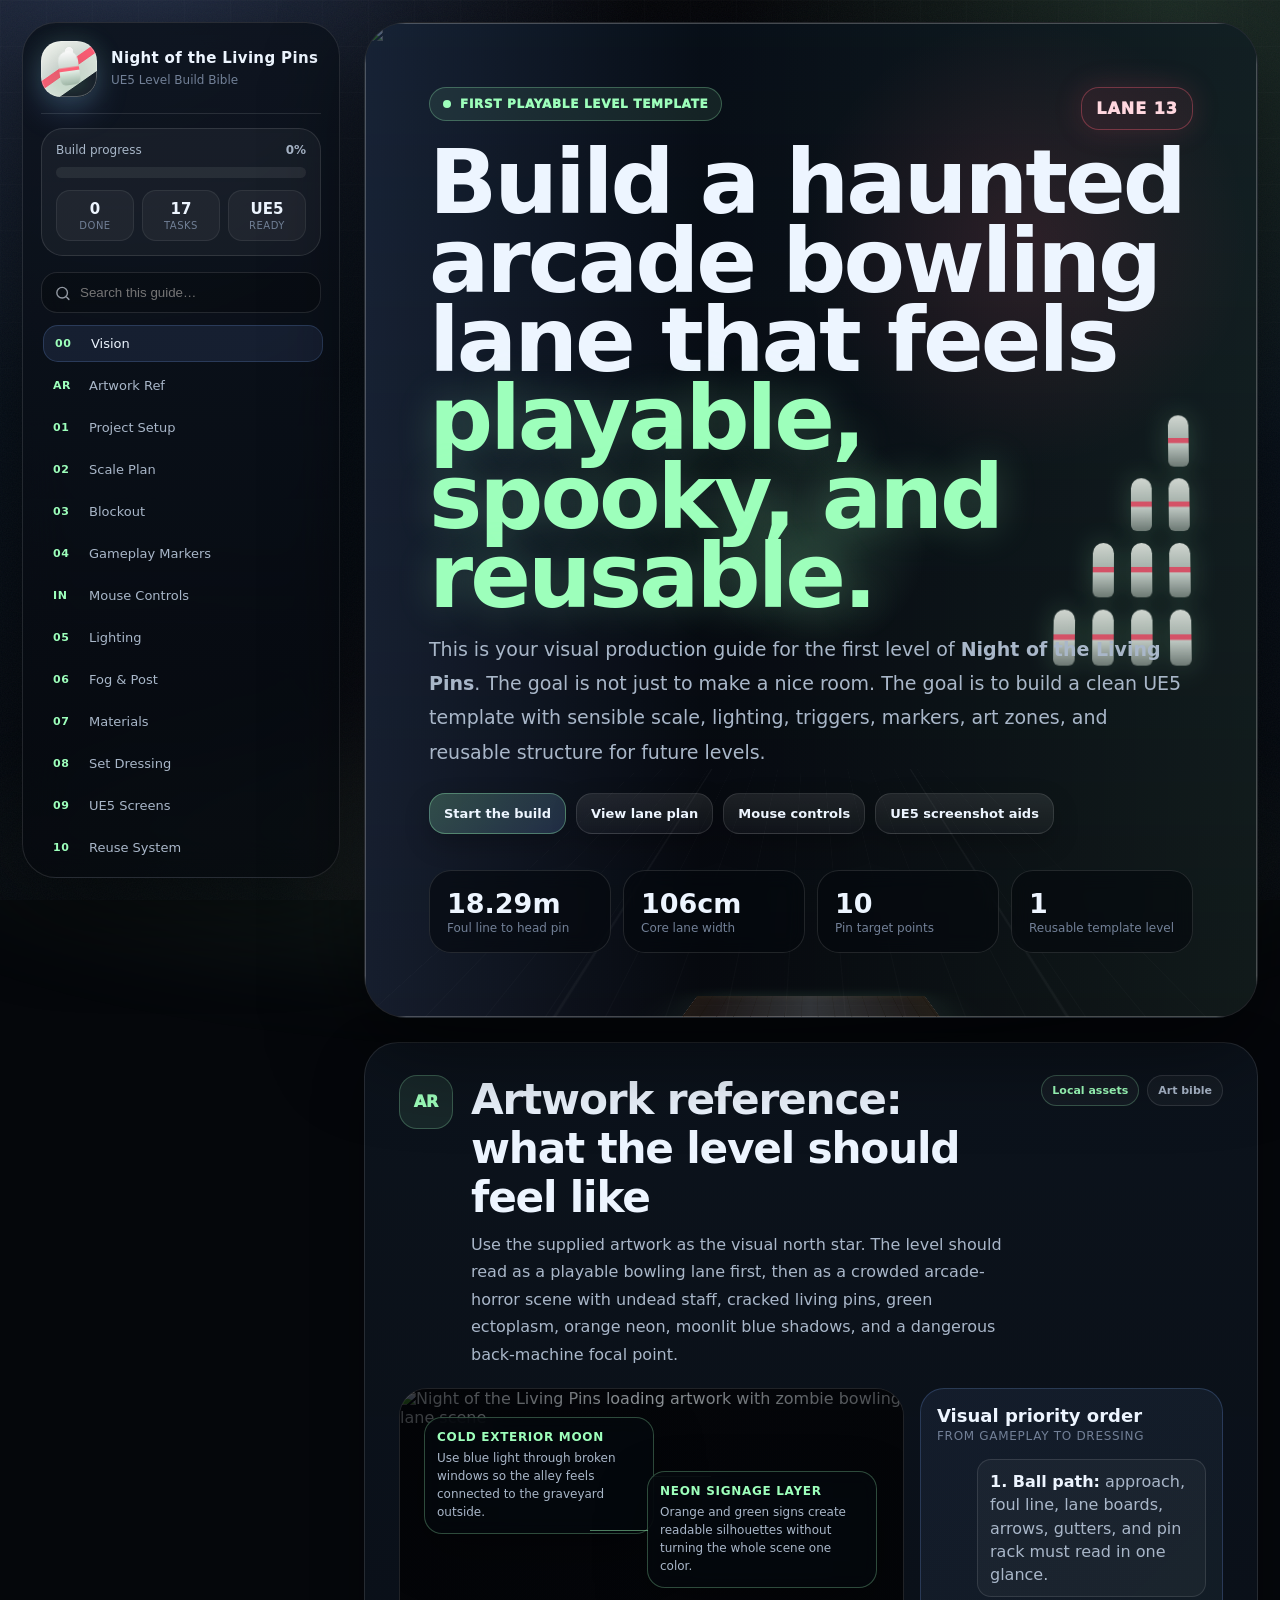
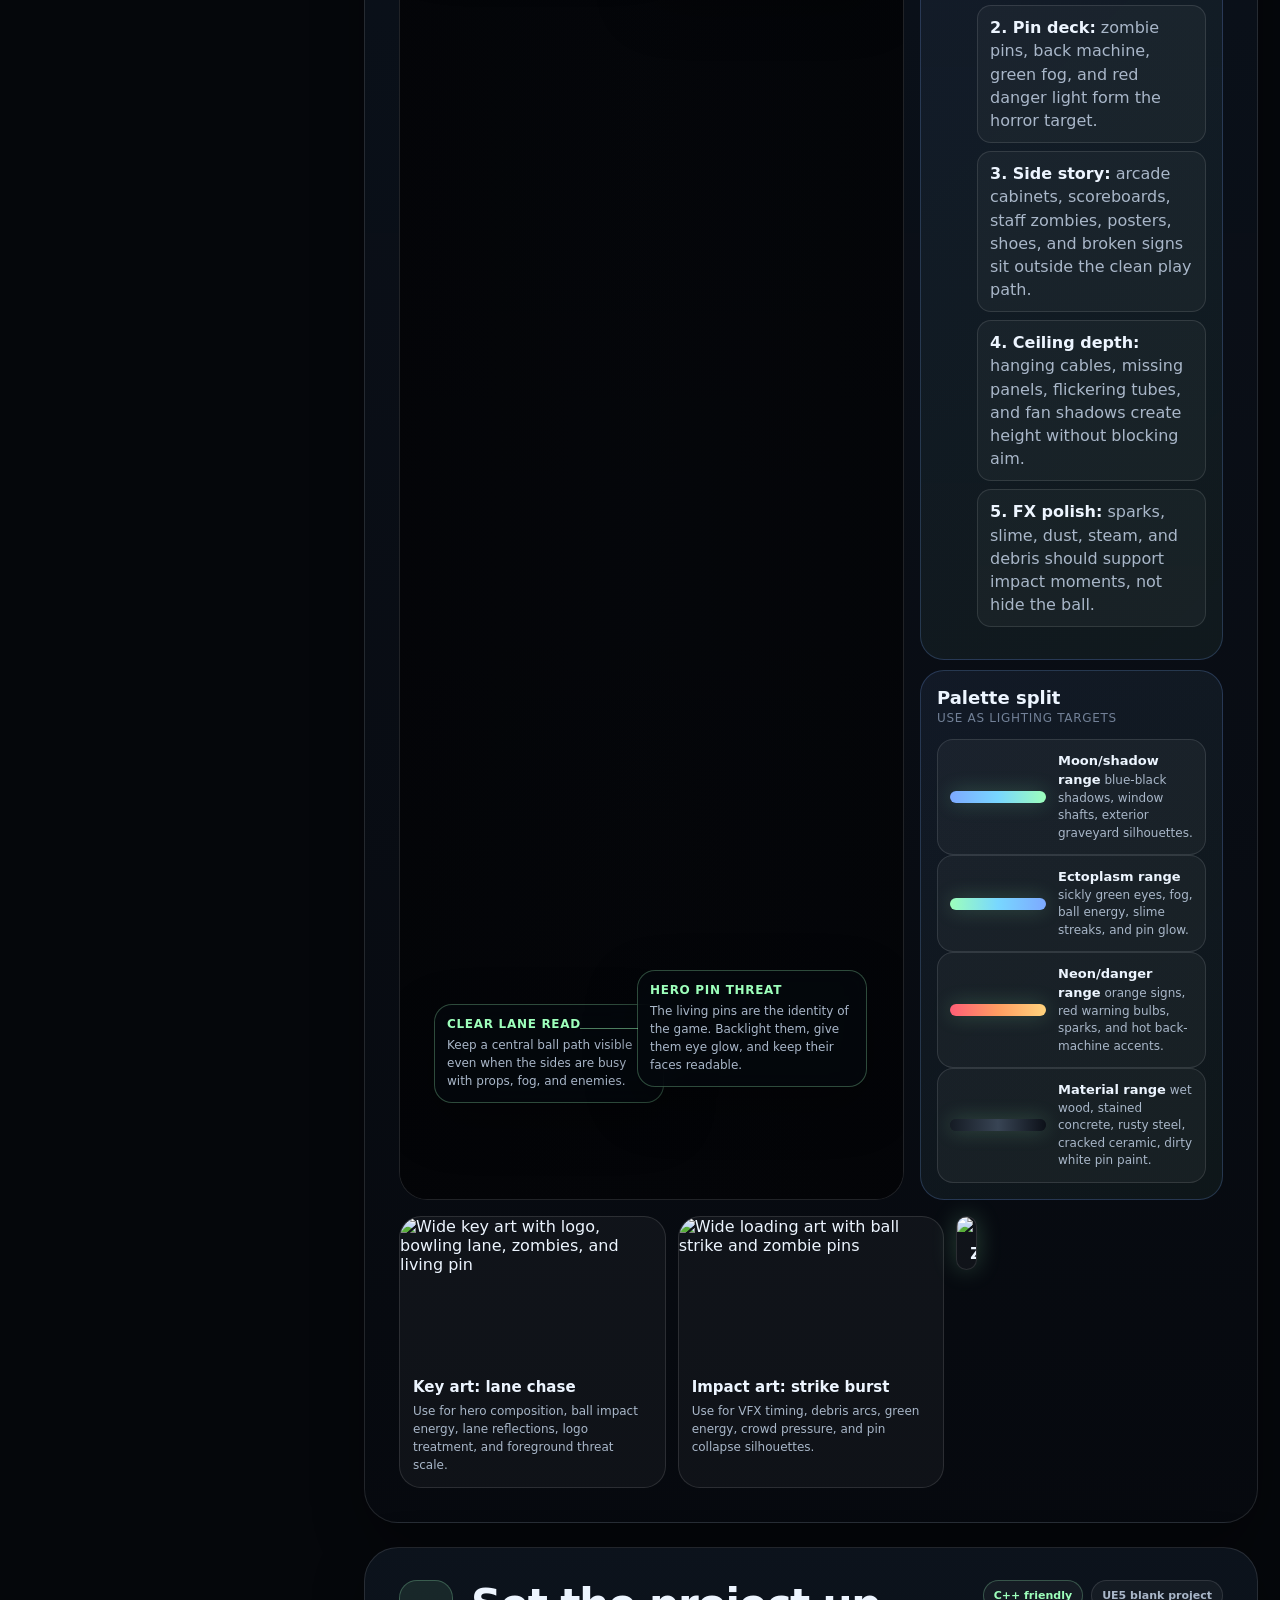
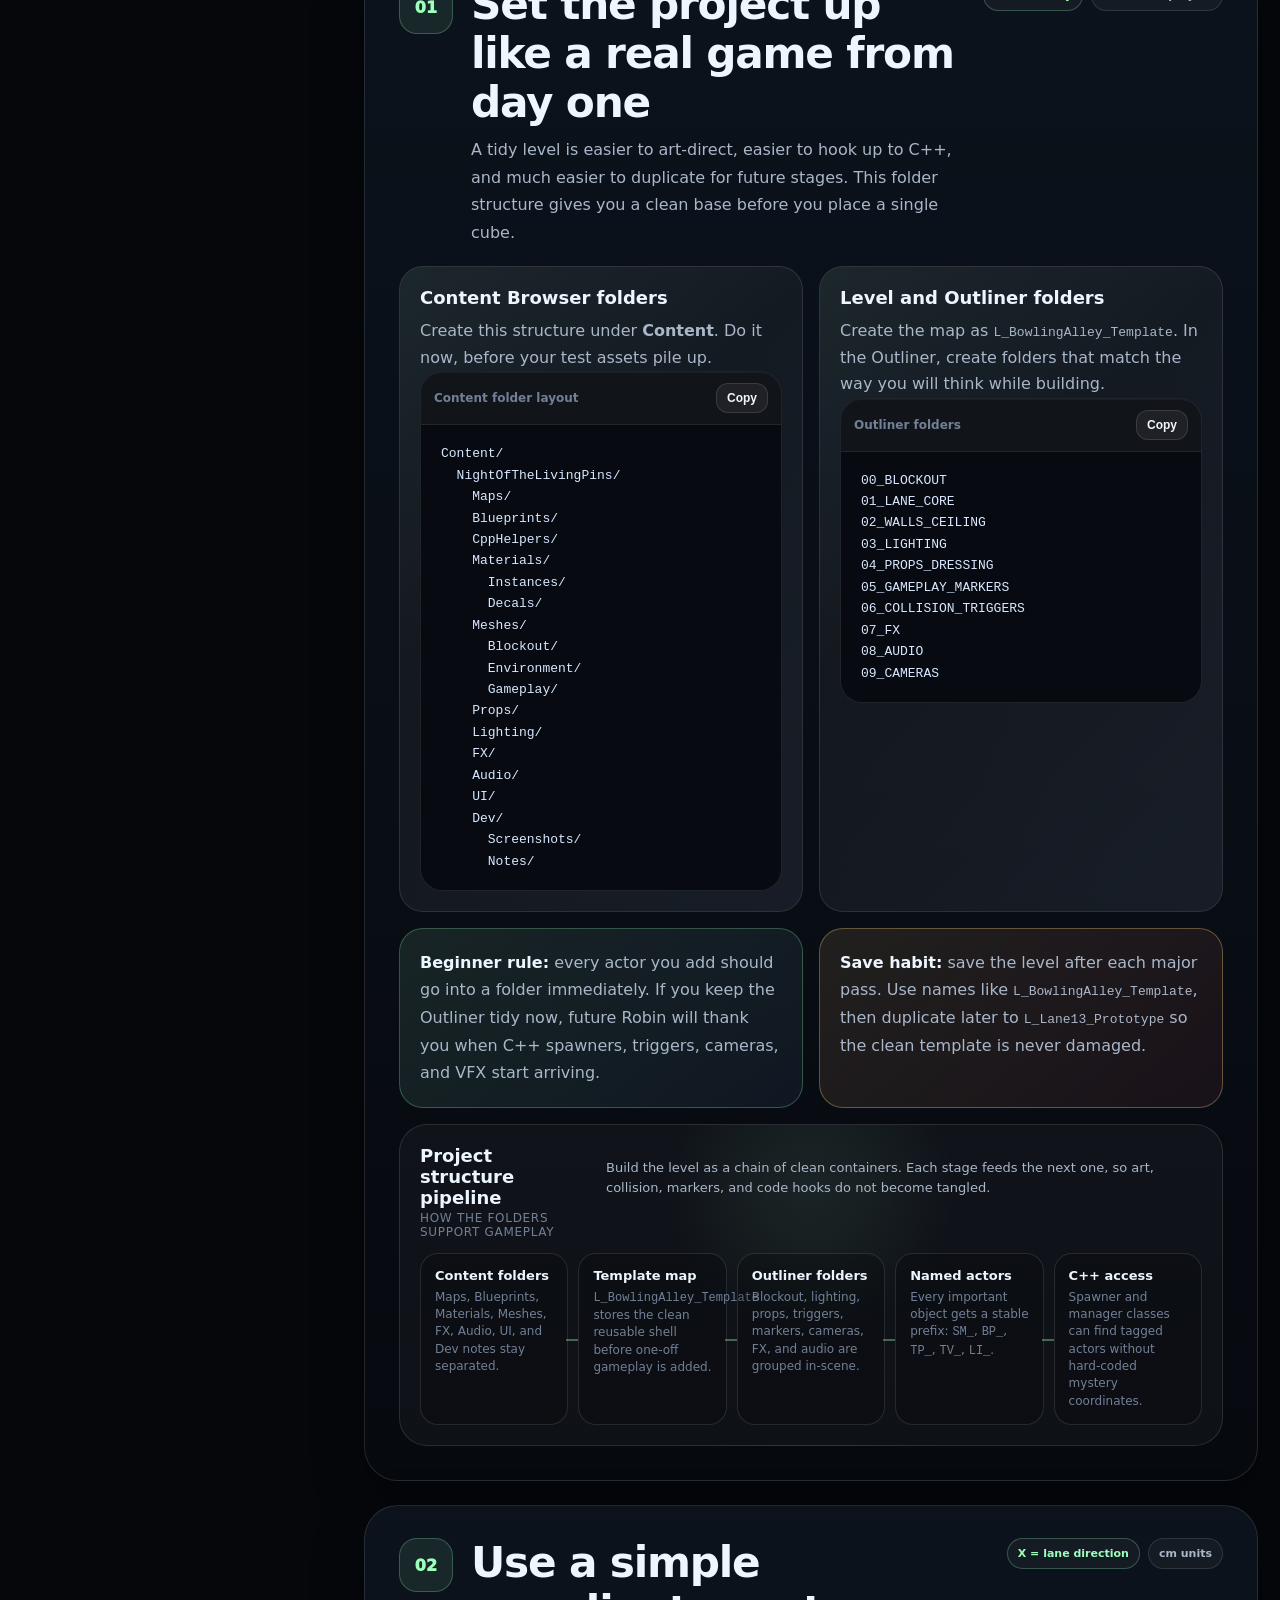
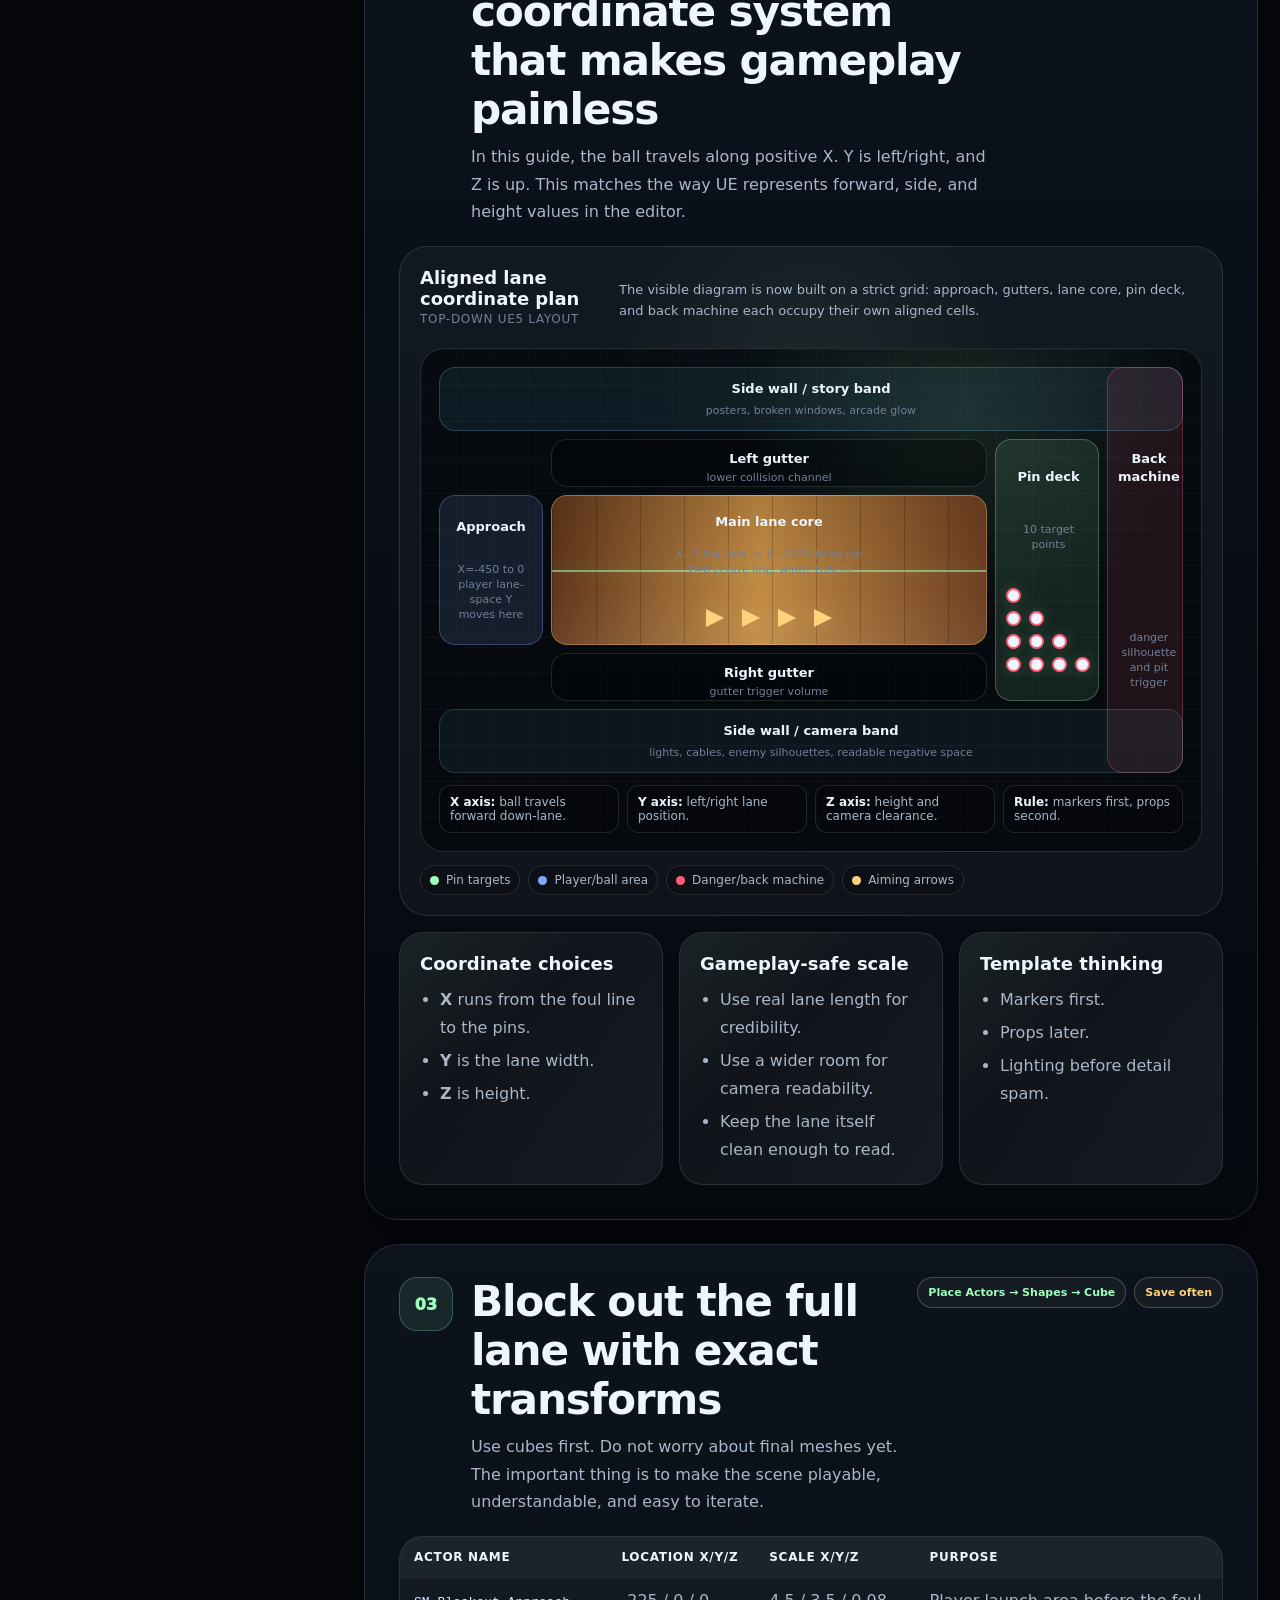
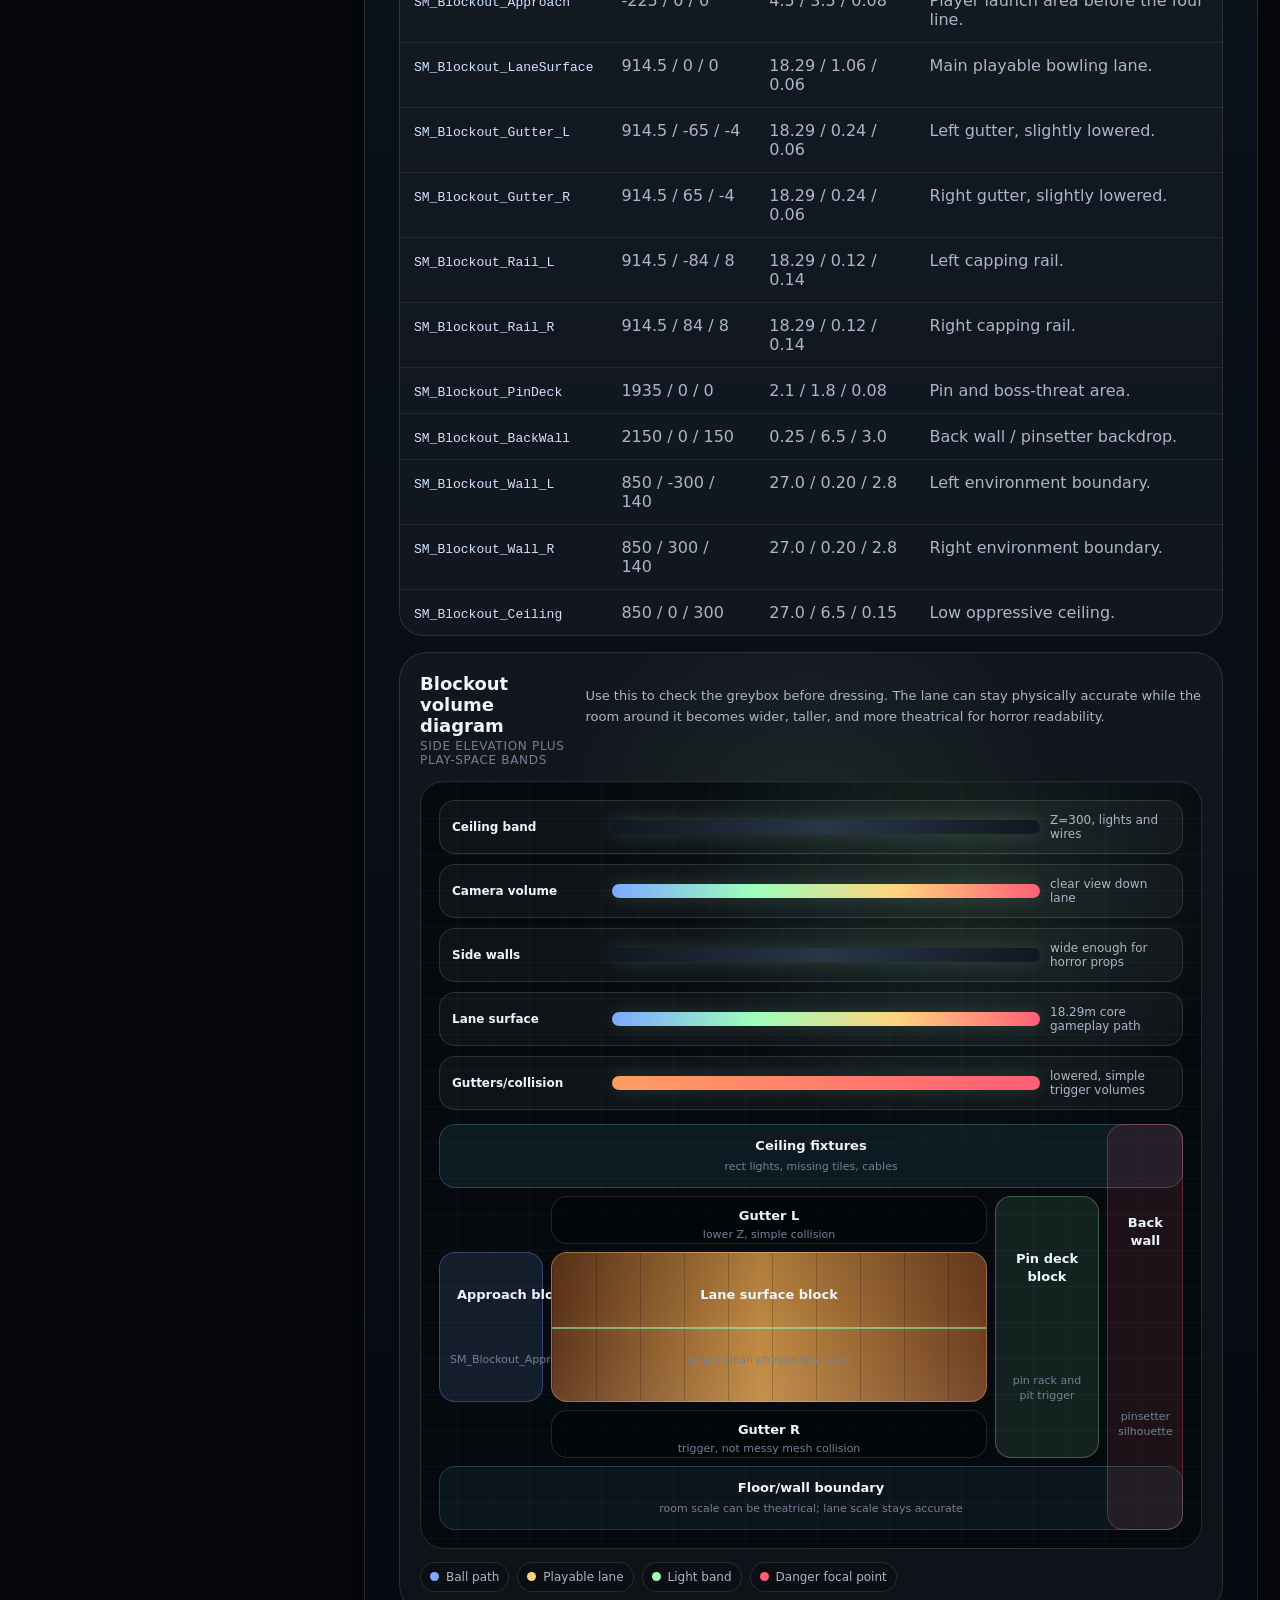
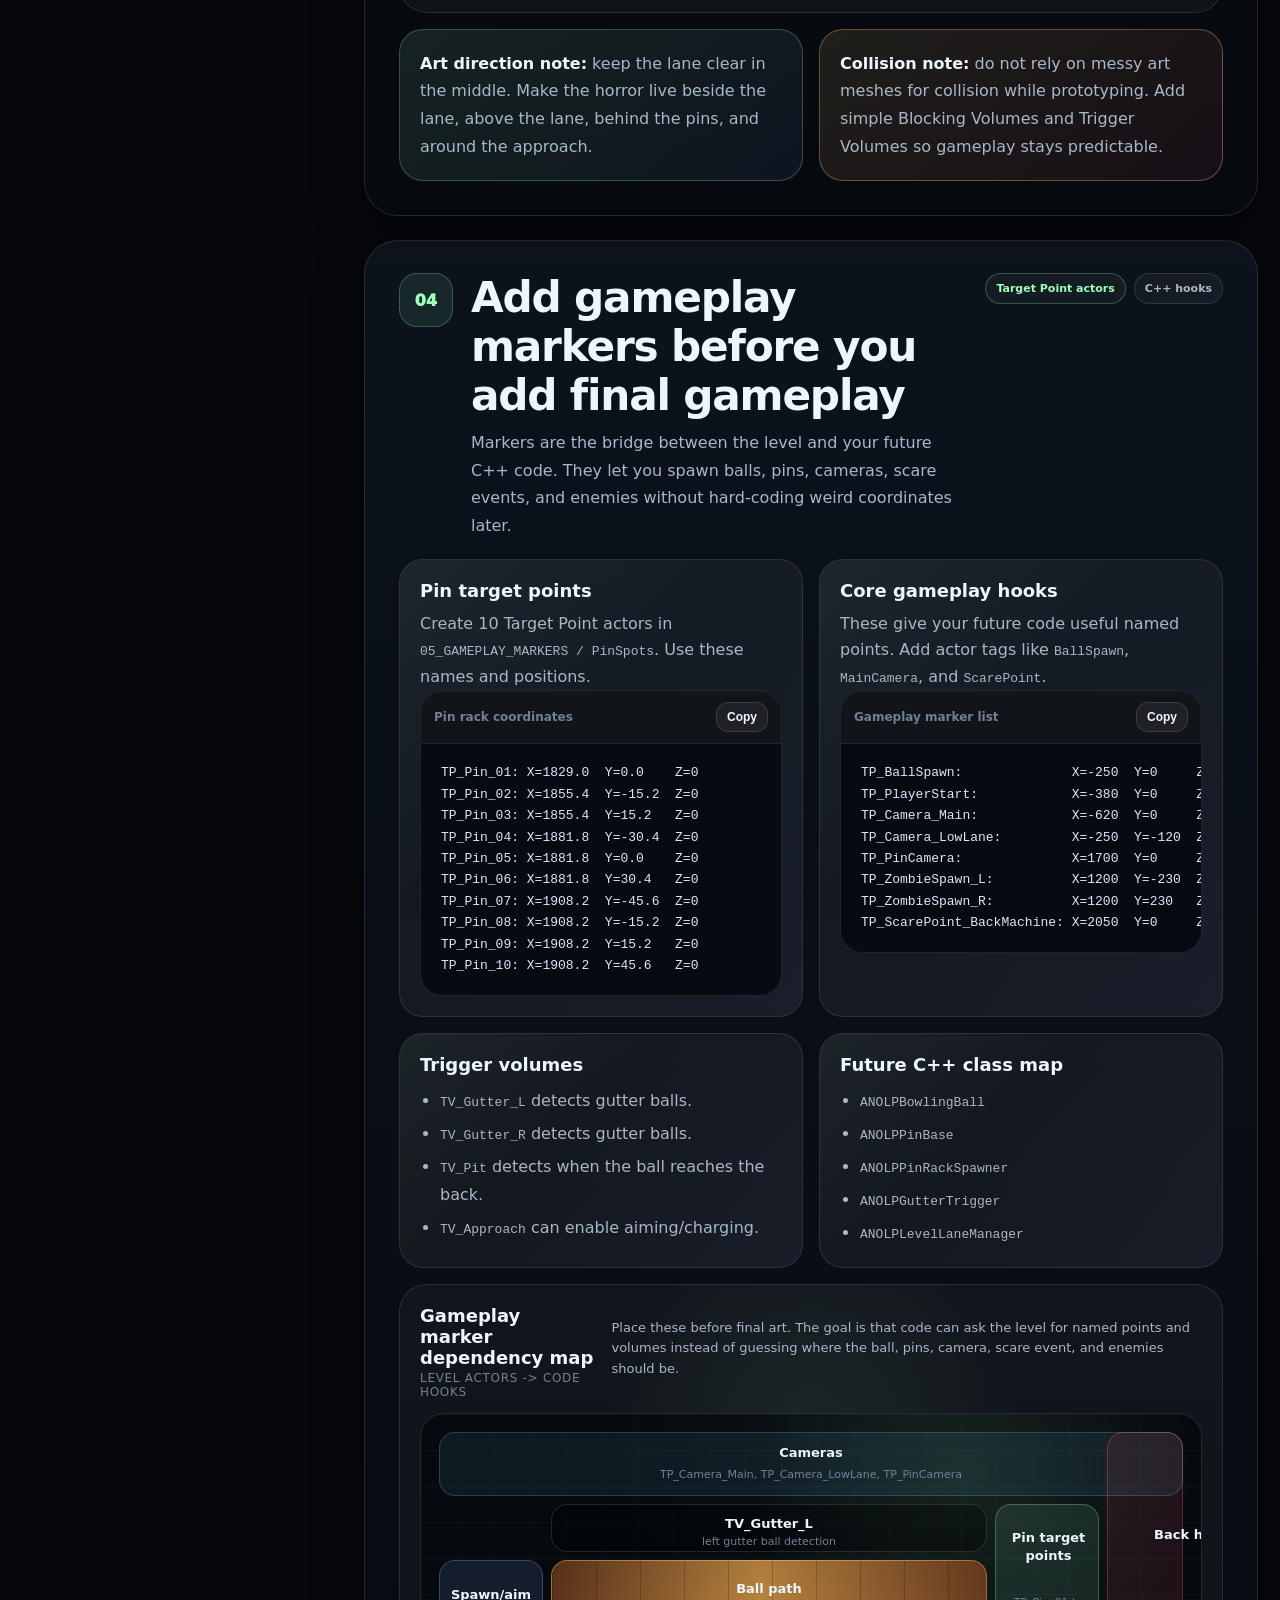
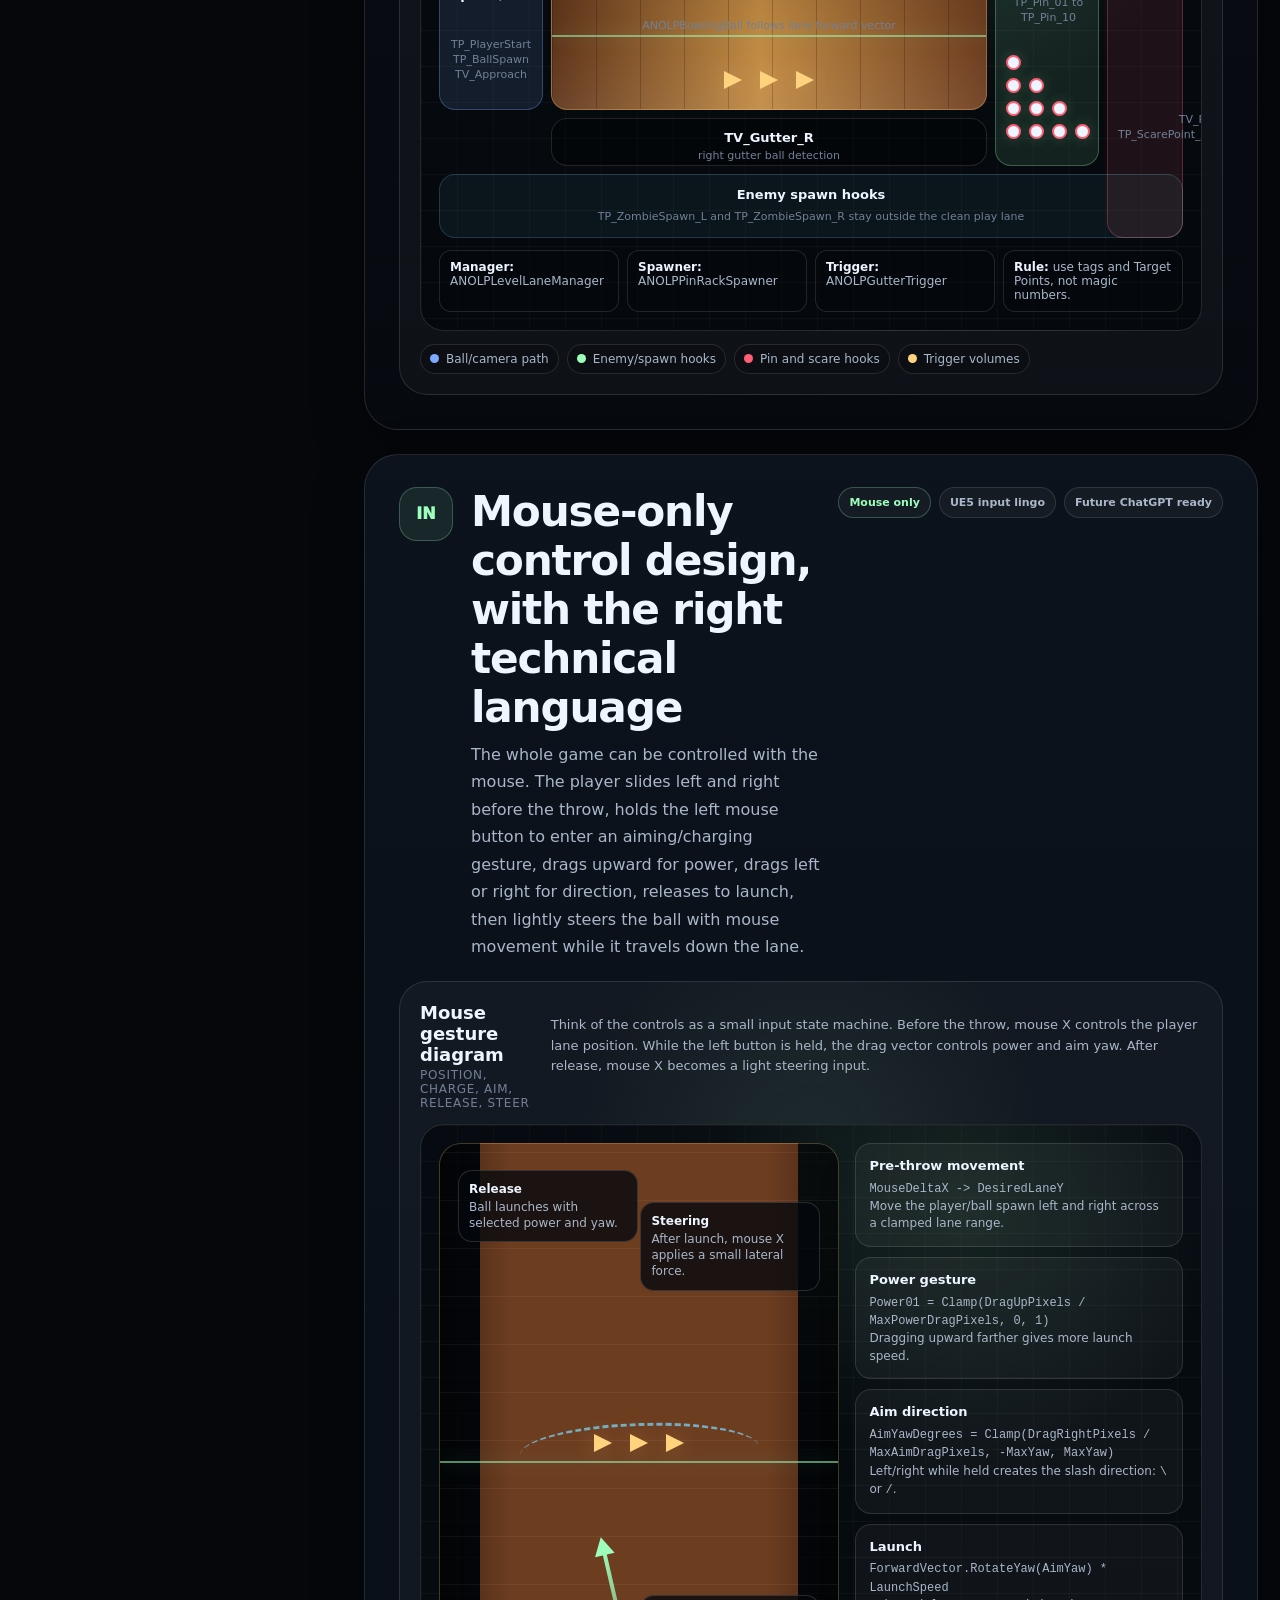
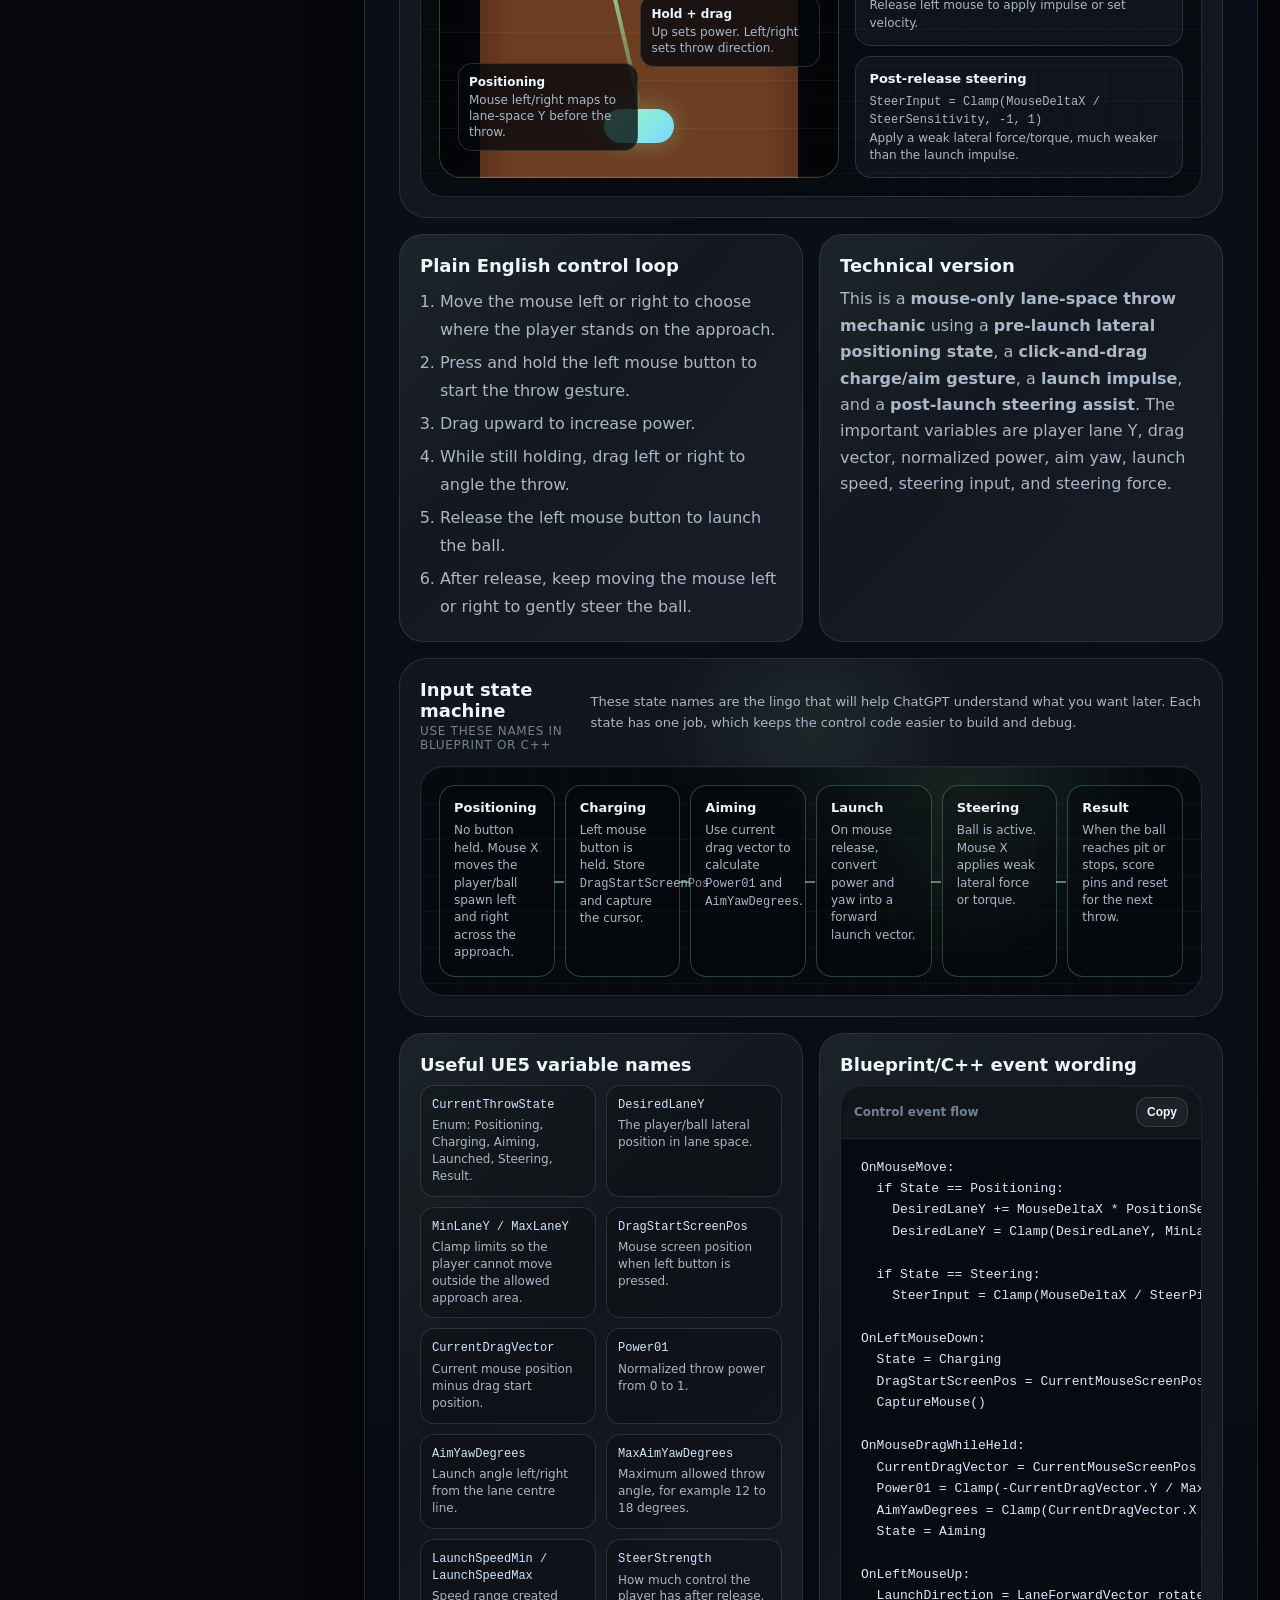
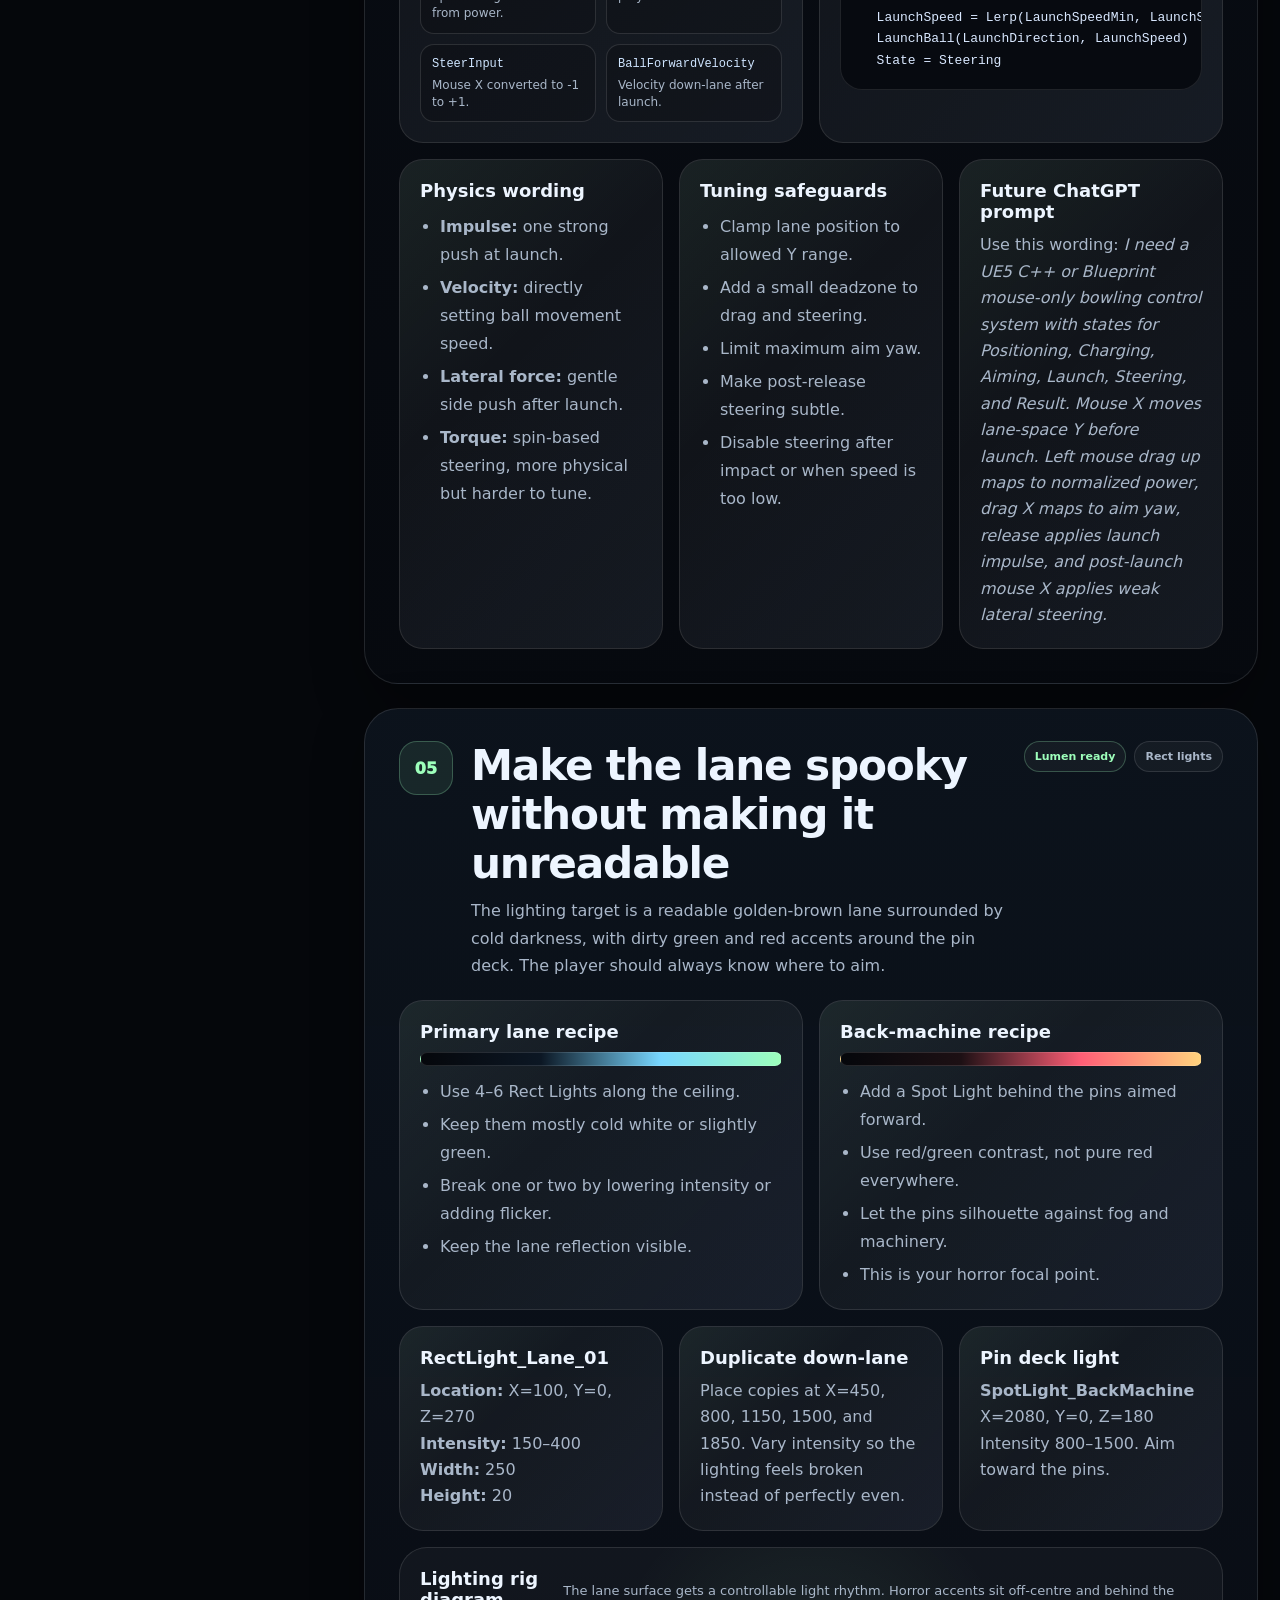
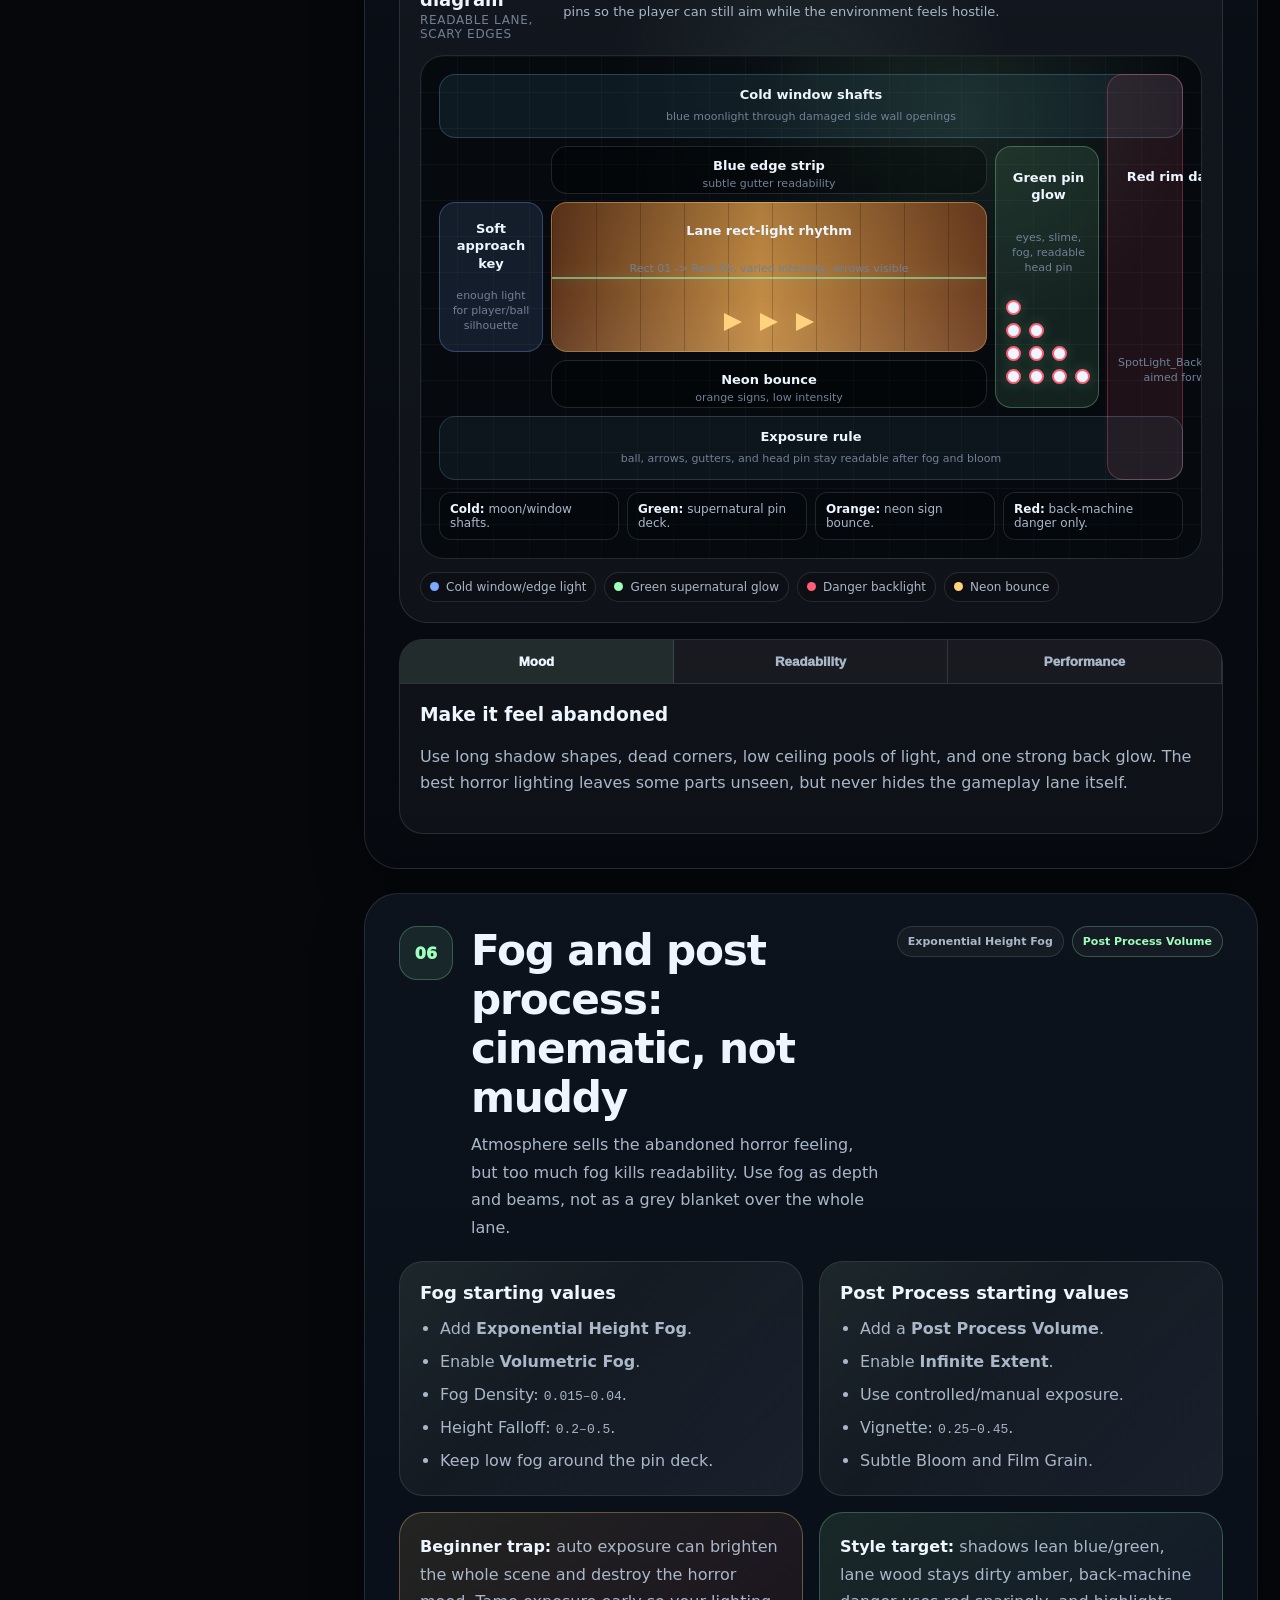
==== preview.html @ a4984024 "Add files via upload" ====
<!DOCTYPE html>
<html lang="en" data-theme="dark">
<head>
  <meta charset="UTF-8" />
  <meta name="viewport" content="width=device-width, initial-scale=1.0" />
  <meta name="description" content="A cinematic, responsive Unreal Engine 5 level-building guide for Night of the Living Pins." />
  <title>Night of the Living Pins — UE5 Level Build Bible</title>
  <style>
    :root{
      color-scheme:dark;
      --bg:#05070b;
      --bg2:#0a0f16;
      --ink:#edf5ff;
      --muted:#a9b7c9;
      --soft:#728097;
      --panel:rgba(13,18,27,.72);
      --panel2:rgba(18,25,37,.86);
      --glass:rgba(255,255,255,.055);
      --line:rgba(255,255,255,.115);
      --line2:rgba(152,255,190,.24);
      --acid:#9dffbb;
      --mint:#55e5a4;
      --cyan:#78d7ff;
      --blue:#7da9ff;
      --violet:#b59cff;
      --amber:#ffd37d;
      --orange:#ff9d62;
      --red:#ff5e76;
      --black:#030407;
      --radius:24px;
      --radius2:34px;
      --shadow:0 28px 90px rgba(0,0,0,.55);
      --shadow2:0 18px 50px rgba(0,0,0,.34);
      --mono:ui-monospace,SFMono-Regular,Menlo,Monaco,Consolas,"Liberation Mono",monospace;
      --sans:Inter,ui-sans-serif,system-ui,-apple-system,BlinkMacSystemFont,"Segoe UI",sans-serif;
      --sidebar:318px;
      --topbar:68px;
    }
    *{box-sizing:border-box}
    html{scroll-behavior:smooth;scroll-padding-top:92px}
    body{margin:0;font-family:var(--sans);background:var(--bg);color:var(--ink);min-height:100vh;overflow-x:hidden}
    body:before{content:"";position:fixed;inset:0;z-index:-4;background:
      radial-gradient(circle at 10% -10%,rgba(125,169,255,.28),transparent 34%),
      radial-gradient(circle at 92% 2%,rgba(157,255,187,.16),transparent 30%),
      radial-gradient(circle at 55% 92%,rgba(255,94,118,.14),transparent 40%),
      linear-gradient(180deg,#040509 0%,#07101a 46%,#04070d 100%)}
    body:after{content:"";position:fixed;inset:0;z-index:-3;pointer-events:none;background:
      linear-gradient(rgba(255,255,255,.025) 1px,transparent 1px),
      linear-gradient(90deg,rgba(255,255,255,.02) 1px,transparent 1px);
      background-size:46px 46px;mask-image:linear-gradient(to bottom,#000 10%,transparent 85%);opacity:.9}
    .noise{position:fixed;inset:0;z-index:-2;pointer-events:none;opacity:.12;background-image:url("data:image/svg+xml,%3Csvg xmlns='http://www.w3.org/2000/svg' width='180' height='180'%3E%3Cfilter id='n'%3E%3CfeTurbulence type='fractalNoise' baseFrequency='.8' numOctaves='3' stitchTiles='stitch'/%3E%3C/filter%3E%3Crect width='100%25' height='100%25' filter='url(%23n)' opacity='.45'/%3E%3C/svg%3E")}
    .fog{position:fixed;inset:auto -20% -16% -20%;height:42vh;z-index:-1;pointer-events:none;background:radial-gradient(ellipse at center,rgba(157,255,187,.12),transparent 63%);filter:blur(32px);animation:fogDrift 11s ease-in-out infinite alternate}
    @keyframes fogDrift{from{transform:translateX(-2%)}to{transform:translateX(2%)}}
    a{color:inherit}
    ::selection{background:rgba(157,255,187,.34);color:#fff}
    .skip-link{position:absolute;left:18px;top:-80px;padding:12px 14px;background:#0d1421;border:1px solid var(--line);border-radius:14px;z-index:99;text-decoration:none}.skip-link:focus{top:18px}
    .app{display:grid;grid-template-columns:var(--sidebar) minmax(0,1fr);gap:24px;max-width:1680px;margin:0 auto;padding:22px;position:relative}
    .mobilebar{display:none;position:sticky;top:0;z-index:60;min-height:var(--topbar);align-items:center;justify-content:space-between;padding:12px 14px;margin:-22px -22px 18px;background:rgba(5,7,11,.76);backdrop-filter:blur(18px);border-bottom:1px solid var(--line)}
    .hamburger,.iconbtn{border:1px solid var(--line);background:rgba(255,255,255,.06);color:var(--ink);border-radius:15px;padding:10px 12px;font-weight:900;cursor:pointer}.hamburger{display:flex;align-items:center;gap:9px}.hamburger span{display:grid;gap:4px}.hamburger i{display:block;width:18px;height:2px;border-radius:999px;background:var(--ink)}
    aside{position:sticky;top:22px;height:calc(100vh - 44px);overflow:auto;border:1px solid var(--line);border-radius:var(--radius2);background:linear-gradient(180deg,rgba(12,18,28,.86),rgba(5,8,13,.72));box-shadow:var(--shadow);backdrop-filter:blur(22px);padding:18px;scrollbar-width:thin;scrollbar-color:rgba(157,255,187,.35) transparent}
    .brand{display:grid;grid-template-columns:56px 1fr;gap:14px;align-items:center;padding-bottom:16px;border-bottom:1px solid var(--line);margin-bottom:14px}
    .emblem{width:56px;height:56px;border-radius:20px;position:relative;overflow:hidden;background:radial-gradient(circle at 50% 18%,#fff 0 7%,transparent 8%),linear-gradient(145deg,#f7faf3 0%,#d9e1dc 42%,#ff5e76 43% 52%,#dde8df 53% 72%,#18202b 73%);box-shadow:inset 0 0 0 1px rgba(255,255,255,.28),0 14px 32px rgba(125,169,255,.22),0 0 28px rgba(157,255,187,.14)}
    .emblem:before{content:"";position:absolute;left:50%;top:10px;width:20px;height:34px;transform:translateX(-50%) rotate(-8deg);border-radius:14px 14px 8px 8px;background:linear-gradient(#fafafa,#ced8d2 48%,#ff5e76 49% 58%,#e6eee8 59%,#9faea4);filter:drop-shadow(0 8px 18px rgba(0,0,0,.36))}.emblem:after{content:"";position:absolute;left:10px;right:10px;bottom:9px;height:10px;background:rgba(157,255,187,.2);filter:blur(8px)}
    .brand h1{margin:0;font-size:15px;line-height:1.05;letter-spacing:.35px}.brand p{margin:6px 0 0;font-size:12px;color:var(--soft)}
    .progressBox{border:1px solid var(--line);background:rgba(255,255,255,.045);border-radius:22px;padding:14px;margin-bottom:16px}.progressTop{display:flex;justify-content:space-between;gap:10px;color:var(--muted);font-size:12px;margin-bottom:10px}.progressBar{height:11px;border-radius:999px;background:rgba(255,255,255,.075);overflow:hidden}.progressFill{height:100%;width:0%;border-radius:999px;background:linear-gradient(90deg,var(--acid),var(--cyan),var(--blue));box-shadow:0 0 20px rgba(157,255,187,.42);transition:width .28s ease}.miniStats{display:grid;grid-template-columns:repeat(3,1fr);gap:8px;margin-top:12px}.miniStats div{padding:9px;border-radius:14px;background:rgba(255,255,255,.045);border:1px solid rgba(255,255,255,.075);text-align:center}.miniStats strong{display:block;color:var(--ink);font-size:15px}.miniStats span{display:block;color:var(--soft);font-size:10px;text-transform:uppercase;letter-spacing:.5px;margin-top:2px}
    .searchWrap{position:relative;margin-bottom:12px}.searchWrap input{width:100%;border:1px solid var(--line);background:rgba(0,0,0,.22);color:var(--ink);border-radius:16px;padding:12px 14px 12px 38px;outline:none}.searchWrap svg{position:absolute;left:13px;top:50%;transform:translateY(-50%);opacity:.6}.searchWrap input:focus{border-color:rgba(157,255,187,.42);box-shadow:0 0 0 4px rgba(157,255,187,.08)}
    nav{display:grid;gap:5px}.navLink{display:flex;align-items:center;gap:11px;text-decoration:none;color:var(--muted);padding:10px 11px;border-radius:15px;border:1px solid transparent;font-size:13px;transition:.18s ease}.navLink b{min-width:25px;color:var(--acid);font-size:11px;letter-spacing:.6px}.navLink:hover,.navLink.active{color:var(--ink);background:rgba(125,169,255,.10);border-color:rgba(125,169,255,.20);transform:translateX(2px)}
    .sideActions{display:grid;gap:8px;margin-top:16px}.btn{display:inline-flex;align-items:center;justify-content:center;gap:9px;border:1px solid var(--line);background:linear-gradient(180deg,rgba(255,255,255,.09),rgba(255,255,255,.035));color:var(--ink);border-radius:16px;padding:12px 14px;font-weight:850;font-size:13px;text-decoration:none;cursor:pointer;box-shadow:0 10px 26px rgba(0,0,0,.22);transition:.16s ease}.btn:hover{transform:translateY(-1px);border-color:rgba(157,255,187,.34)}.btn.primary{background:linear-gradient(135deg,rgba(157,255,187,.22),rgba(125,169,255,.18));border-color:rgba(157,255,187,.34)}.btn.ghost{background:rgba(255,255,255,.035);box-shadow:none}.btn.danger{border-color:rgba(255,94,118,.25);background:rgba(255,94,118,.08)}
    main{min-width:0}.hero{position:relative;min-height:680px;border:1px solid var(--line);border-radius:42px;overflow:hidden;background:linear-gradient(180deg,rgba(6,8,13,.20),rgba(6,8,13,.92)),#08101a;box-shadow:var(--shadow);isolation:isolate}.hero:before{content:"";position:absolute;inset:0;background:radial-gradient(circle at 50% 52%,rgba(157,255,187,.16),transparent 17%),radial-gradient(circle at 74% 22%,rgba(255,94,118,.13),transparent 22%),linear-gradient(90deg,rgba(125,169,255,.13),transparent 38%,rgba(157,255,187,.07));z-index:-1}.hero:after{content:"";position:absolute;left:50%;bottom:-18%;width:min(58%,720px);height:94%;transform:translateX(-50%) perspective(640px) rotateX(61deg);transform-origin:bottom;background:linear-gradient(90deg,rgba(122,69,28,.16),rgba(255,255,255,.18),rgba(122,69,28,.16)),repeating-linear-gradient(90deg,rgba(0,0,0,.42) 0 2px,transparent 2px 34px),repeating-linear-gradient(0deg,rgba(255,255,255,.035) 0 1px,transparent 1px 84px);border-left:1px solid rgba(255,255,255,.16);border-right:1px solid rgba(255,255,255,.16);box-shadow:0 -20px 100px rgba(157,255,187,.10),inset 0 0 80px rgba(255,211,125,.08);opacity:.9}.heroGrid{position:absolute;inset:0;background:linear-gradient(90deg,transparent 0 21%,rgba(255,255,255,.05) 21.1% 21.4%,transparent 21.5% 78.5%,rgba(255,255,255,.05) 78.6% 78.9%,transparent 79%),repeating-linear-gradient(90deg,rgba(255,255,255,.026) 0 1px,transparent 1px 60px);transform:perspective(760px) rotateX(62deg) translateY(220px) scaleY(1.6);transform-origin:bottom;opacity:.65}.heroContent{position:relative;z-index:3;padding:clamp(28px,5vw,66px);max-width:1020px}.eyebrow{display:inline-flex;align-items:center;gap:9px;border:1px solid rgba(157,255,187,.28);background:rgba(157,255,187,.09);color:var(--acid);border-radius:999px;padding:9px 13px;font-size:12px;font-weight:950;text-transform:uppercase;letter-spacing:.7px}.pulse{width:8px;height:8px;border-radius:50%;background:var(--acid);box-shadow:0 0 0 0 rgba(157,255,187,.6);animation:pulse 1.8s infinite}@keyframes pulse{70%{box-shadow:0 0 0 12px rgba(157,255,187,0)}}
    .hero h2{font-size:clamp(42px,7vw,94px);line-height:.88;letter-spacing:-3px;max-width:980px;margin:22px 0 16px;text-wrap:balance}.hero h2 span{display:inline-block;color:var(--acid);text-shadow:0 0 38px rgba(157,255,187,.24)}.heroLead{max-width:820px;color:var(--muted);font-size:clamp(16px,1.6vw,19px);line-height:1.8;margin:0 0 24px}.heroActions{display:flex;flex-wrap:wrap;gap:10px;margin-top:22px}.heroMetrics{display:grid;grid-template-columns:repeat(4,minmax(120px,1fr));gap:12px;margin-top:36px;max-width:900px}.metric{border:1px solid var(--line);background:rgba(5,8,13,.58);backdrop-filter:blur(10px);border-radius:22px;padding:17px}.metric strong{display:block;font-size:27px}.metric span{display:block;color:var(--soft);font-size:12px;margin-top:2px}.pinRack{position:absolute;right:7%;top:39%;z-index:2;display:grid;grid-template-columns:repeat(4,26px);gap:12px;transform:perspective(550px) rotateX(7deg);opacity:.82}.pin{width:21px;height:54px;border-radius:14px 14px 8px 8px;background:linear-gradient(#fafff7,#c9d5cc 44%,#ff5e76 45% 54%,#e5efe7 55%,#818d86);box-shadow:0 0 25px rgba(157,255,187,.23);animation:twitch 4.2s ease-in-out infinite}.pin:nth-child(2n){animation-delay:.4s}.pin:nth-child(3n){animation-delay:1.2s}@keyframes twitch{0%,94%,100%{transform:rotate(0)}95%{transform:rotate(3deg)}97%{transform:rotate(-2deg)}}.heroSign{position:absolute;right:clamp(24px,5vw,72px);top:clamp(24px,5vw,70px);z-index:3;border:1px solid rgba(255,94,118,.36);background:rgba(255,94,118,.08);color:#ffd7df;border-radius:18px;padding:11px 14px;font-weight:950;letter-spacing:1px;box-shadow:0 0 30px rgba(255,94,118,.16)}
    .card{margin-top:24px;border:1px solid var(--line);border-radius:34px;background:linear-gradient(180deg,rgba(14,21,32,.84),rgba(7,11,17,.74));box-shadow:var(--shadow2);overflow:hidden}.sectionHead{display:grid;grid-template-columns:54px 1fr auto;gap:18px;align-items:start;padding:32px 34px 20px}.sectionNum{height:54px;border-radius:18px;display:grid;place-items:center;border:1px solid rgba(157,255,187,.25);background:rgba(157,255,187,.09);color:var(--acid);font-weight:950}.sectionTitle h2{margin:0;font-size:clamp(26px,3.3vw,44px);letter-spacing:-1.2px}.sectionTitle p{margin:9px 0 0;color:var(--muted);line-height:1.72;max-width:960px}.sectionBody{padding:0 34px 34px}.tagRow{display:flex;gap:8px;flex-wrap:wrap}.tag{font-size:11px;font-weight:900;color:var(--muted);border:1px solid var(--line);background:rgba(255,255,255,.04);border-radius:999px;padding:8px 10px}.tag.good{color:var(--acid);border-color:rgba(157,255,187,.26)}.tag.warn{color:var(--amber);border-color:rgba(255,211,125,.26)}
    .grid{display:grid;gap:16px}.grid.two{grid-template-columns:repeat(2,minmax(0,1fr))}.grid.three{grid-template-columns:repeat(3,minmax(0,1fr))}.grid.four{grid-template-columns:repeat(4,minmax(0,1fr))}.tile{position:relative;border:1px solid var(--line);background:rgba(255,255,255,.045);border-radius:24px;padding:20px;overflow:hidden}.tile:before{content:"";position:absolute;inset:-1px;pointer-events:none;background:linear-gradient(135deg,rgba(157,255,187,.10),transparent 40%,rgba(125,169,255,.08));opacity:.55}.tile>*{position:relative}.tile h3{margin:0 0 10px;font-size:18px}.tile p{margin:0;color:var(--muted);line-height:1.65}.tile ul,.tile ol{margin:12px 0 0;padding-left:20px;color:var(--muted);line-height:1.75}.tile li+li{margin-top:5px}.tile .big{font-size:38px;font-weight:950;letter-spacing:-1px}.callout{border:1px solid rgba(157,255,187,.25);background:linear-gradient(135deg,rgba(157,255,187,.10),rgba(125,169,255,.07));border-radius:24px;padding:20px;color:var(--muted);line-height:1.72}.callout strong{color:var(--ink)}.warning{border-color:rgba(255,211,125,.32);background:linear-gradient(135deg,rgba(255,211,125,.10),rgba(255,94,118,.07))}
    .codeBlock{position:relative;border:1px solid rgba(255,255,255,.10);border-radius:22px;background:#070a10;overflow:hidden;box-shadow:inset 0 1px 0 rgba(255,255,255,.04)}.codeTop{display:flex;align-items:center;justify-content:space-between;gap:12px;border-bottom:1px solid rgba(255,255,255,.08);padding:11px 13px;background:rgba(255,255,255,.04);color:var(--soft);font-size:12px;font-weight:850}.copyBtn{border:1px solid rgba(255,255,255,.12);background:rgba(255,255,255,.06);color:var(--ink);border-radius:12px;padding:7px 10px;cursor:pointer;font-weight:900;font-size:12px}.copyBtn:hover{border-color:rgba(157,255,187,.34)}pre{margin:0;overflow:auto;padding:18px 20px;color:#d9e8ff;font-size:13px;line-height:1.65;tab-size:2}.kbd{font-family:var(--mono);font-size:.9em;border:1px solid rgba(255,255,255,.15);border-bottom-color:rgba(255,255,255,.25);background:rgba(255,255,255,.08);padding:2px 6px;border-radius:7px;color:var(--ink)}
    .tableWrap{overflow:auto;border:1px solid var(--line);border-radius:24px;background:rgba(255,255,255,.035)}table{width:100%;border-collapse:collapse;min-width:760px}th,td{text-align:left;border-bottom:1px solid rgba(255,255,255,.075);padding:13px 14px;color:var(--muted);vertical-align:top}th{color:var(--ink);font-size:12px;text-transform:uppercase;letter-spacing:.7px;background:rgba(255,255,255,.045)}td code{color:#cfe5ff}tr:last-child td{border-bottom:0}.statusPill{display:inline-flex;align-items:center;gap:6px;border-radius:999px;padding:5px 8px;background:rgba(157,255,187,.08);border:1px solid rgba(157,255,187,.2);color:var(--acid);font-size:11px;font-weight:900}
    .diagramWrap{position:relative;border:1px solid var(--line);border-radius:28px;background:radial-gradient(circle at 50% 20%,rgba(157,255,187,.08),transparent 30%),rgba(255,255,255,.035);padding:20px;overflow:hidden}.diagramWrap svg{width:100%;height:auto;display:block;filter:drop-shadow(0 20px 45px rgba(0,0,0,.28))}.legend{display:flex;gap:8px;flex-wrap:wrap;margin-top:13px}.legend span{display:inline-flex;align-items:center;gap:7px;color:var(--muted);font-size:12px;border:1px solid var(--line);border-radius:999px;padding:7px 9px;background:rgba(0,0,0,.18)}.dot{width:9px;height:9px;border-radius:50%;background:var(--acid)}.dot.blue{background:var(--blue)}.dot.red{background:var(--red)}.dot.amber{background:var(--amber)}
    .heroBackdrop{position:absolute;inset:0;width:100%;height:100%;object-fit:cover;opacity:.32;filter:saturate(1.14) contrast(1.05);z-index:0}.heroBackdrop~.heroGrid{z-index:1}.diagramTitle{display:flex;justify-content:space-between;align-items:flex-start;gap:16px;margin-bottom:14px}.diagramTitle strong{display:block;font-size:18px}.diagramTitle span{display:block;color:var(--soft);font-size:12px;text-transform:uppercase;letter-spacing:.7px;margin-top:3px}.diagramNote{color:var(--muted);font-size:13px;line-height:1.6;max-width:760px}.diagramGrid{display:grid;grid-template-columns:minmax(0,1.25fr) minmax(280px,.75fr);gap:16px}.diagramStack{display:grid;gap:10px}.flowDiagram{display:grid;grid-template-columns:repeat(5,minmax(0,1fr));gap:10px;align-items:stretch}.flowNode,.specNode{position:relative;border:1px solid var(--line);background:rgba(0,0,0,.20);border-radius:18px;padding:14px;min-height:112px}.flowNode:after{content:"";position:absolute;right:-11px;top:50%;width:12px;height:2px;background:rgba(157,255,187,.36)}.flowNode:last-child:after{display:none}.flowNode b,.specNode b{display:block;color:var(--ink);font-size:13px}.flowNode span,.specNode span{display:block;color:var(--soft);font-size:12px;line-height:1.45;margin-top:6px}.specGrid{display:grid;grid-template-columns:repeat(2,minmax(0,1fr));gap:10px}.assetBoard{position:relative;min-height:480px;border:1px solid var(--line);border-radius:28px;overflow:hidden;background:#05070b}.assetBoard img{position:absolute;inset:0;width:100%;height:100%;object-fit:cover;display:block;filter:saturate(1.06) contrast(1.04)}.assetBoard:after{content:"";position:absolute;inset:0;background:linear-gradient(90deg,rgba(3,4,7,.72),rgba(3,4,7,.18) 48%,rgba(3,4,7,.62)),linear-gradient(0deg,rgba(3,4,7,.66),transparent 42%,rgba(3,4,7,.28));pointer-events:none}.assetLabel{position:absolute;z-index:2;max-width:230px;border:1px solid rgba(157,255,187,.28);background:rgba(5,8,13,.78);backdrop-filter:blur(10px);border-radius:18px;padding:12px;box-shadow:var(--shadow2)}.assetLabel b{display:block;color:var(--acid);font-size:12px;text-transform:uppercase;letter-spacing:.7px}.assetLabel span{display:block;color:var(--muted);font-size:12px;line-height:1.5;margin-top:5px}.assetLabel:before{content:"";position:absolute;width:58px;height:1px;background:rgba(157,255,187,.48);top:50%}.assetLabel.left:before{right:-58px}.assetLabel.right:before{left:-58px}.artThumbs{display:grid;grid-template-columns:repeat(3,minmax(0,1fr));gap:12px}.artThumb{border:1px solid var(--line);border-radius:22px;overflow:hidden;background:rgba(255,255,255,.04)}.artThumb img{width:100%;aspect-ratio:16/9;object-fit:cover;display:block}.artThumb.pin img{aspect-ratio:16/13;object-fit:cover;object-position:50% 15%}.artThumb div{padding:13px}.artThumb h3{margin:0 0 6px;font-size:15px}.artThumb p{margin:0;color:var(--muted);font-size:12px;line-height:1.5}.blueprintPanel{border:1px solid rgba(125,169,255,.22);background:linear-gradient(135deg,rgba(125,169,255,.08),rgba(157,255,187,.05));border-radius:24px;padding:16px}.stackLayer{display:grid;grid-template-columns:96px 1fr;gap:12px;align-items:center;border:1px solid var(--line);background:rgba(255,255,255,.04);border-radius:16px;padding:12px}.stackLayer strong{color:var(--ink);font-size:13px}.stackLayer span{color:var(--muted);font-size:12px;line-height:1.45}.miniBar{height:12px;border-radius:999px;background:linear-gradient(90deg,var(--acid),var(--cyan),var(--blue));box-shadow:0 0 20px rgba(157,255,187,.22)}.miniBar.red{background:linear-gradient(90deg,var(--red),var(--orange),var(--amber))}.miniBar.cold{background:linear-gradient(90deg,var(--blue),var(--cyan),var(--acid))}.miniBar.dark{background:linear-gradient(90deg,#151b24,#384454,#0c1018)}.diagramChecklist{display:grid;gap:8px}.diagramChecklist li{list-style:none;border:1px solid var(--line);border-radius:14px;background:rgba(255,255,255,.035);padding:10px 12px;color:var(--muted);line-height:1.45}.diagramChecklist li strong{color:var(--ink)}
    .diagramWrap>svg{display:none}.precisionDiagram{position:relative;border:1px solid rgba(255,255,255,.12);border-radius:24px;background:linear-gradient(rgba(255,255,255,.03) 1px,transparent 1px),linear-gradient(90deg,rgba(255,255,255,.025) 1px,transparent 1px),radial-gradient(circle at 70% 12%,rgba(157,255,187,.10),transparent 32%),rgba(4,7,12,.72);background-size:36px 36px,36px 36px,auto,auto;padding:18px;overflow:hidden}.precisionDiagram+.legend{margin-top:14px}.planGrid{display:grid;grid-template-columns:minmax(104px,.9fr) minmax(280px,4fr) minmax(104px,.95fr) minmax(76px,.65fr);grid-template-rows:64px 48px 150px 48px 64px;gap:8px;min-height:382px}.planCell{border:1px solid rgba(255,255,255,.12);border-radius:16px;background:rgba(255,255,255,.045);display:grid;place-items:center;text-align:center;padding:10px;color:var(--muted);font-size:12px;line-height:1.35}.planCell strong{display:block;color:var(--ink);font-size:13px;margin-bottom:3px}.planCell small{display:block;color:var(--soft);font-size:11px}.approachCell{grid-column:1;grid-row:3;background:rgba(125,169,255,.12);border-color:rgba(125,169,255,.30)}.laneCell{grid-column:2;grid-row:3;position:relative;background:linear-gradient(90deg,#5f351b,#c18a43 48%,#6d3d20);border-color:rgba(255,211,125,.35);overflow:hidden}.laneCell:before{content:"";position:absolute;inset:0;background:repeating-linear-gradient(90deg,rgba(0,0,0,.20) 0 1px,transparent 1px 44px),linear-gradient(0deg,rgba(255,255,255,.06),transparent 42%,rgba(0,0,0,.10));pointer-events:none}.laneCell>*{position:relative}.gutterTop{grid-column:2;grid-row:2;background:rgba(0,0,0,.30)}.gutterBottom{grid-column:2;grid-row:4;background:rgba(0,0,0,.30)}.sideTop{grid-column:1/5;grid-row:1;background:rgba(120,215,255,.08);border-color:rgba(120,215,255,.22)}.sideBottom{grid-column:1/5;grid-row:5;background:rgba(120,215,255,.06);border-color:rgba(120,215,255,.18)}.pinDeckCell{grid-column:3;grid-row:2/5;background:rgba(157,255,187,.10);border-color:rgba(157,255,187,.28)}.machineCell{grid-column:4;grid-row:1/6;background:rgba(255,94,118,.10);border-color:rgba(255,94,118,.30)}.centreLine{position:absolute;left:0;right:0;top:50%;height:2px;background:rgba(157,255,187,.55);box-shadow:0 0 18px rgba(157,255,187,.30)}.aimArrows{display:flex;gap:18px;justify-content:center;margin-top:18px}.aimArrows i{width:0;height:0;border-top:9px solid transparent;border-bottom:9px solid transparent;border-left:18px solid var(--amber);filter:drop-shadow(0 0 10px rgba(255,211,125,.26))}.pinRackMini{display:grid;grid-template-columns:repeat(4,16px);grid-auto-rows:16px;gap:7px;justify-content:center;align-content:center}.pinDot{width:15px;height:15px;border-radius:50%;background:#edf5ff;border:2px solid var(--red);box-shadow:0 0 14px rgba(157,255,187,.20)}.rackGap{visibility:hidden}.axisStrip{display:grid;grid-template-columns:repeat(4,1fr);gap:8px;margin-top:12px}.axisStrip span{border:1px solid rgba(255,255,255,.12);border-radius:12px;background:rgba(0,0,0,.20);padding:9px 10px;color:var(--muted);font-size:12px}.axisStrip strong{color:var(--ink)}.flowClean{display:grid;grid-template-columns:repeat(5,minmax(0,1fr));gap:12px}.flowClean .flowNode{min-height:132px;border-color:rgba(157,255,187,.22);display:grid;grid-template-rows:auto 1fr}.stateMachine{display:grid;grid-template-columns:repeat(6,minmax(0,1fr));gap:10px}.stateNode{border:1px solid rgba(157,255,187,.24);border-radius:16px;background:rgba(0,0,0,.22);padding:14px;min-height:124px;position:relative}.stateNode:after{content:"";position:absolute;right:-10px;top:50%;width:10px;height:2px;background:rgba(157,255,187,.5)}.stateNode:last-child:after{display:none}.stateNode b{display:block;color:var(--ink);font-size:13px}.stateNode span{display:block;margin-top:7px;color:var(--muted);font-size:12px;line-height:1.45}.controlGesture{display:grid;grid-template-columns:minmax(220px,1.1fr) minmax(260px,.9fr);gap:16px;align-items:stretch}.gestureLane{position:relative;min-height:360px;border:1px solid rgba(255,211,125,.25);border-radius:22px;background:linear-gradient(90deg,rgba(0,0,0,.38) 0 10%,#6d3d20 10% 90%,rgba(0,0,0,.38) 90%);overflow:hidden}.gestureLane:before{content:"";position:absolute;inset:0;background:repeating-linear-gradient(0deg,rgba(255,255,255,.05) 0 1px,transparent 1px 48px),linear-gradient(90deg,rgba(0,0,0,.38),transparent 18%,transparent 82%,rgba(0,0,0,.38));pointer-events:none}.playerPuck{position:absolute;left:50%;bottom:34px;transform:translateX(-50%);width:70px;height:34px;border-radius:999px;background:linear-gradient(135deg,var(--acid),var(--cyan));box-shadow:0 0 26px rgba(157,255,187,.35)}.dragVector{position:absolute;left:50%;bottom:74px;width:4px;height:160px;background:linear-gradient(var(--acid),rgba(157,255,187,.1));transform:translateX(-50%) rotate(-13deg);transform-origin:bottom;border-radius:999px}.dragVector:after{content:"";position:absolute;top:-10px;left:50%;transform:translateX(-50%);width:0;height:0;border-left:10px solid transparent;border-right:10px solid transparent;border-bottom:18px solid var(--acid)}.steerRibbon{position:absolute;left:20%;right:20%;top:44%;height:56px;border-top:3px dashed rgba(120,215,255,.72);border-radius:50%;transform:rotate(-2deg)}.gestureNote{position:absolute;border:1px solid rgba(255,255,255,.14);background:rgba(5,8,13,.78);border-radius:14px;padding:10px;color:var(--muted);font-size:12px;line-height:1.35;max-width:180px}.gestureNote strong{display:block;color:var(--ink);font-size:12px;margin-bottom:2px}.inputSpec{display:grid;gap:10px}.inputSpec div{border:1px solid rgba(255,255,255,.12);border-radius:16px;background:rgba(255,255,255,.045);padding:13px;color:var(--muted);font-size:12px;line-height:1.45}.inputSpec strong{display:block;color:var(--ink);font-size:13px;margin-bottom:4px}.tokenGrid{display:grid;grid-template-columns:repeat(auto-fit,minmax(170px,1fr));gap:10px}.tokenGrid span{border:1px solid rgba(255,255,255,.12);border-radius:14px;background:rgba(0,0,0,.18);padding:11px;color:var(--muted);font-size:12px;line-height:1.4}.tokenGrid code{display:block;color:#cfe5ff;margin-bottom:4px}.layerRows{display:grid;gap:10px}.layerRow{display:grid;grid-template-columns:150px 1fr 120px;gap:10px;align-items:center;border:1px solid rgba(255,255,255,.12);border-radius:16px;background:rgba(255,255,255,.04);padding:12px;color:var(--muted);font-size:12px}.layerRow b{color:var(--ink)}.layerTrack{height:14px;border-radius:999px;background:linear-gradient(90deg,var(--blue),var(--acid),var(--amber),var(--red));box-shadow:0 0 18px rgba(157,255,187,.16)}.layerTrack.dim{background:linear-gradient(90deg,#101722,#293647,#111722)}.layerTrack.hot{background:linear-gradient(90deg,var(--orange),var(--red))}.variantGrid{display:grid;grid-template-columns:1fr 1fr;gap:12px}.variantCard{border:1px solid rgba(255,255,255,.12);border-radius:18px;background:rgba(255,255,255,.045);padding:15px;min-height:122px}.variantCard b{display:block;color:var(--ink);margin-bottom:7px}.variantCard span{color:var(--muted);font-size:12px;line-height:1.5}.variantCard.core{border-color:rgba(157,255,187,.28);background:rgba(157,255,187,.07)}
    .mission{display:grid;gap:13px}.step{display:grid;grid-template-columns:46px 1fr auto;gap:14px;align-items:start;border:1px solid var(--line);border-radius:22px;background:rgba(255,255,255,.04);padding:16px}.stepNum{height:46px;border-radius:16px;display:grid;place-items:center;background:rgba(125,169,255,.10);border:1px solid rgba(125,169,255,.22);color:var(--cyan);font-weight:950}.step h3{margin:0 0 5px}.step p{margin:0;color:var(--muted);line-height:1.55}.step input{appearance:none;width:24px;height:24px;border-radius:8px;border:1px solid rgba(255,255,255,.2);background:rgba(0,0,0,.2);cursor:pointer;position:relative}.step input:checked{background:linear-gradient(135deg,var(--acid),var(--blue));border-color:transparent}.step input:checked:after{content:"✓";position:absolute;inset:0;display:grid;place-items:center;color:#04100a;font-weight:950}.step.done{border-color:rgba(157,255,187,.28);background:rgba(157,255,187,.055)}
    .imageCard{border:1px solid var(--line);background:rgba(255,255,255,.04);border-radius:24px;overflow:hidden;display:flex;flex-direction:column;min-height:100%}.imageFrame{aspect-ratio:16/9;background:linear-gradient(135deg,rgba(157,255,187,.10),rgba(125,169,255,.10));display:grid;place-items:center;overflow:hidden}.imageFrame img{width:100%;height:100%;object-fit:cover;display:block;transition:transform .4s ease}.imageCard:hover img{transform:scale(1.025)}.imageContent{padding:16px}.imageContent h3{margin:0 0 8px}.imageContent p{margin:0;color:var(--muted);line-height:1.58}.imageContent a{display:inline-flex;margin-top:12px;color:var(--acid);font-weight:900;text-decoration:none}.imageContent a:hover{text-decoration:underline}.fallback{padding:20px;text-align:center;color:var(--muted)}
    .cardsSearchHidden{display:none!important}.pillGrid{display:grid;grid-template-columns:repeat(auto-fit,minmax(190px,1fr));gap:10px}.pillBox{border:1px solid var(--line);background:rgba(255,255,255,.04);border-radius:18px;padding:14px}.pillBox strong{display:block}.pillBox span{color:var(--soft);font-size:12px;display:block;margin-top:3px}.recipe{display:grid;grid-template-columns:1fr 1fr;gap:16px}.swatch{height:14px;border-radius:999px;border:1px solid rgba(255,255,255,.12);background:linear-gradient(90deg,#05070b,#10202b,#6c3429,#9dffbb)}.swatch.red{background:linear-gradient(90deg,#05070b,#1d1014,#ff5e76,#ffd37d)}.swatch.cold{background:linear-gradient(90deg,#05070b,#0c1724,#78d7ff,#9dffbb)}
    .tabs{border:1px solid var(--line);border-radius:24px;overflow:hidden;background:rgba(255,255,255,.035)}.tabButtons{display:flex;flex-wrap:wrap;gap:0;border-bottom:1px solid var(--line);background:rgba(255,255,255,.035)}.tabButtons button{flex:1;min-width:140px;border:0;border-right:1px solid var(--line);background:transparent;color:var(--muted);padding:14px;font-weight:950;cursor:pointer}.tabButtons button.active{color:var(--ink);background:rgba(157,255,187,.08)}.tabPanel{display:none;padding:20px}.tabPanel.active{display:block}.tabPanel p{color:var(--muted);line-height:1.68}.tabPanel h3{margin-top:0}
    .footer{margin:26px 0 0;border:1px solid var(--line);border-radius:28px;background:rgba(255,255,255,.045);padding:24px;color:var(--muted);line-height:1.7}.footer strong{color:var(--ink)}.topBtn{position:fixed;right:22px;bottom:22px;z-index:70;border:1px solid var(--line);background:rgba(8,12,18,.78);backdrop-filter:blur(14px);color:var(--ink);border-radius:999px;padding:12px 14px;cursor:pointer;box-shadow:var(--shadow2);display:none}.topBtn.show{display:inline-flex}
    @media (max-width:1200px){:root{--sidebar:286px}.grid.four{grid-template-columns:repeat(2,minmax(0,1fr))}.heroMetrics{grid-template-columns:repeat(2,minmax(0,1fr))}.recipe{grid-template-columns:1fr}.sectionHead{grid-template-columns:50px 1fr}.sectionHead .tagRow{grid-column:1/-1}.pinRack{opacity:.42}.diagramGrid{grid-template-columns:1fr}.flowDiagram,.flowClean{grid-template-columns:repeat(3,minmax(0,1fr))}.flowNode:after,.stateNode:after{display:none}.stateMachine{grid-template-columns:repeat(3,minmax(0,1fr))}.controlGesture{grid-template-columns:1fr}.variantGrid{grid-template-columns:1fr}}
    @media (max-width:900px){.app{display:block;padding:18px;width:100%;max-width:100vw;margin:0;overflow:hidden}.mobilebar{display:flex;width:calc(100% + 36px);justify-content:flex-start;gap:10px}aside{position:fixed;top:0;bottom:0;left:0;height:100vh;width:min(88vw,360px);z-index:90;border-radius:0 28px 28px 0;transform:translateX(-105%);transition:transform .25s ease}body.navOpen aside{transform:translateX(0)}body.navOpen:before{filter:blur(2px)}.hero{min-height:620px;border-radius:32px;max-width:100%}.heroSign{display:none}.heroContent{padding:32px}.grid.two,.grid.three,.grid.four{grid-template-columns:1fr}.sectionHead{padding:26px 22px 14px}.sectionBody{padding:0 22px 24px}.card{border-radius:28px;max-width:100%}.pinRack{display:none}.step{grid-template-columns:42px 1fr}.step input{grid-column:1/-1;justify-self:start}.hero h2{letter-spacing:-2px}.artThumbs,.flowDiagram,.flowClean,.specGrid,.stateMachine{grid-template-columns:1fr}.planGrid{grid-template-columns:1fr;grid-template-rows:none;min-height:auto}.planCell,.approachCell,.laneCell,.gutterTop,.gutterBottom,.sideTop,.sideBottom,.pinDeckCell,.machineCell{grid-column:auto;grid-row:auto;min-height:72px}.laneCell{min-height:160px}.axisStrip{grid-template-columns:1fr}.layerRow{grid-template-columns:1fr}.assetBoard{min-height:560px}.assetLabel{position:relative;left:auto!important;right:auto!important;top:auto!important;bottom:auto!important;margin:10px;max-width:none}.assetLabel:before{display:none}.assetBoard{display:grid;align-content:end;gap:0}.assetBoard img,.assetBoard:after{position:absolute}}
    @media (max-width:560px){.app{padding:12px}.mobilebar{margin:-12px -12px 12px;width:calc(100% + 24px)}.hero{min-height:590px;border-radius:26px}.heroContent{padding:24px}.hero h2{font-size:36px;line-height:1;letter-spacing:0;text-wrap:wrap;overflow-wrap:break-word}.heroLead{font-size:15px;line-height:1.65}.heroActions .btn{width:100%}.heroMetrics{grid-template-columns:1fr}.sectionNum{display:none}.sectionHead{grid-template-columns:1fr}.tile{padding:16px}.mission .step{grid-template-columns:1fr}.stepNum{width:46px}.tabButtons button{min-width:100%;border-right:0;border-bottom:1px solid var(--line)}table{font-size:13px}.footer{font-size:14px}.diagramWrap{padding:14px}.diagramTitle{display:block}.assetBoard{min-height:620px}.stackLayer{grid-template-columns:1fr}}
    @media print{body{background:#fff;color:#111}.noise,.fog,aside,.mobilebar,.topBtn,.heroGrid,.hero:after,.hero:before,.pinRack,.heroSign{display:none!important}.app{display:block;max-width:100%;padding:0}.card,.hero,.tile,.callout,.codeBlock,.imageCard{box-shadow:none;background:#fff;color:#111;border-color:#ddd}.hero{min-height:auto}.heroLead,.sectionTitle p,.tile p,.tile li,td,.footer,.callout{color:#333}.btn,.copyBtn{display:none!important}pre{white-space:pre-wrap;color:#111;background:#f5f5f5}a{color:#0645ad}}
    @media (prefers-reduced-motion:reduce){*,*:before,*:after{animation:none!important;transition:none!important;scroll-behavior:auto!important}}
  </style>
</head>
<body>
  <div class="noise"></div><div class="fog"></div>
  <a class="skip-link" href="#main">Skip to guide</a>
  <div class="app">
    <div class="mobilebar">
      <button class="hamburger" id="openNav" aria-label="Open navigation"><span><i></i><i></i><i></i></span> Guide Menu</button>
      <button class="iconbtn" id="mobilePrint" title="Print guide">Print</button>
    </div>

    <aside id="sidebar" aria-label="Guide navigation">
      <div class="brand">
        <div class="emblem" aria-hidden="true"></div>
        <div><h1>Night of the Living Pins</h1><p>UE5 Level Build Bible</p></div>
      </div>

      <div class="progressBox">
        <div class="progressTop"><span>Build progress</span><strong id="progressLabel">0%</strong></div>
        <div class="progressBar"><div class="progressFill" id="progressFill"></div></div>
        <div class="miniStats">
          <div><strong id="doneCount">0</strong><span>Done</span></div>
          <div><strong id="totalCount">0</strong><span>Tasks</span></div>
          <div><strong>UE5</strong><span>Ready</span></div>
        </div>
      </div>

      <div class="searchWrap">
        <svg width="17" height="17" viewBox="0 0 24 24" fill="none" aria-hidden="true"><path d="m21 21-4.3-4.3m2.3-5.2a7.5 7.5 0 1 1-15 0 7.5 7.5 0 0 1 15 0Z" stroke="currentColor" stroke-width="2" stroke-linecap="round"/></svg>
        <input id="guideSearch" type="search" placeholder="Search this guide…" />
      </div>

      <nav id="toc">
        <a class="navLink" href="#overview"><b>00</b> Vision</a>
        <a class="navLink" href="#artref"><b>AR</b> Artwork Ref</a>
        <a class="navLink" href="#setup"><b>01</b> Project Setup</a>
        <a class="navLink" href="#scale"><b>02</b> Scale Plan</a>
        <a class="navLink" href="#blockout"><b>03</b> Blockout</a>
        <a class="navLink" href="#markers"><b>04</b> Gameplay Markers</a>
        <a class="navLink" href="#controls"><b>IN</b> Mouse Controls</a>
        <a class="navLink" href="#lighting"><b>05</b> Lighting</a>
        <a class="navLink" href="#atmosphere"><b>06</b> Fog & Post</a>
        <a class="navLink" href="#materials"><b>07</b> Materials</a>
        <a class="navLink" href="#dressing"><b>08</b> Set Dressing</a>
        <a class="navLink" href="#screens"><b>09</b> UE5 Screens</a>
        <a class="navLink" href="#reuse"><b>10</b> Reuse System</a>
        <a class="navLink" href="#checklist"><b>11</b> Checklist</a>
        <a class="navLink" href="#resources"><b>12</b> Resources</a>
      </nav>

      <div class="sideActions">
        <a class="btn primary" href="#checklist">Continue Build</a>
        <button class="btn ghost" id="collapseDone">Hide completed tasks</button>
        <button class="btn ghost" id="printBtn">Print / save PDF</button>
        <button class="btn danger" id="resetProgress">Reset progress</button>
      </div>
    </aside>

    <main id="main">
      <header class="hero" id="overview">
        <img class="heroBackdrop" src="assets/loading1.png" alt="" aria-hidden="true" />
        <div class="heroGrid"></div>
        <div class="heroSign">LANE 13</div>
        <div class="pinRack" aria-hidden="true">
          <div></div><div></div><div></div><div class="pin"></div>
          <div></div><div></div><div class="pin"></div><div class="pin"></div>
          <div></div><div class="pin"></div><div class="pin"></div><div class="pin"></div>
          <div class="pin"></div><div class="pin"></div><div class="pin"></div><div class="pin"></div>
        </div>
        <div class="heroContent">
          <div class="eyebrow"><span class="pulse"></span> first playable level template</div>
          <h2>Build a haunted arcade bowling lane that feels <span>playable, spooky, and reusable.</span></h2>
          <p class="heroLead">This is your visual production guide for the first level of <strong>Night of the Living Pins</strong>. The goal is not just to make a nice room. The goal is to build a clean UE5 template with sensible scale, lighting, triggers, markers, art zones, and reusable structure for future levels.</p>
          <div class="heroActions">
            <a class="btn primary" href="#setup">Start the build</a>
            <a class="btn" href="#scale">View lane plan</a>
            <a class="btn" href="#controls">Mouse controls</a>
            <a class="btn" href="#screens">UE5 screenshot aids</a>
          </div>
          <div class="heroMetrics">
            <div class="metric"><strong>18.29m</strong><span>Foul line to head pin</span></div>
            <div class="metric"><strong>106cm</strong><span>Core lane width</span></div>
            <div class="metric"><strong>10</strong><span>Pin target points</span></div>
            <div class="metric"><strong>1</strong><span>Reusable template level</span></div>
          </div>
        </div>
      </header>

      <section class="card searchable" id="artref" data-title="artwork reference zombie pins loading screen palette focal points logo horror bowling lane character art">
        <div class="sectionHead"><div class="sectionNum">AR</div><div class="sectionTitle"><h2>Artwork reference: what the level should feel like</h2><p>Use the supplied artwork as the visual north star. The level should read as a playable bowling lane first, then as a crowded arcade-horror scene with undead staff, cracked living pins, green ectoplasm, orange neon, moonlit blue shadows, and a dangerous back-machine focal point.</p></div><div class="tagRow"><span class="tag good">Local assets</span><span class="tag">Art bible</span></div></div>
        <div class="sectionBody">
          <div class="diagramGrid">
            <div class="assetBoard" aria-label="Annotated artwork reference board">
              <img src="assets/loading3.png" alt="Night of the Living Pins loading artwork with zombie bowling lane scene" loading="lazy" />
              <div class="assetLabel left" style="left:24px;top:28px"><b>Cold exterior moon</b><span>Use blue light through broken windows so the alley feels connected to the graveyard outside.</span></div>
              <div class="assetLabel right" style="right:26px;top:82px"><b>Neon signage layer</b><span>Orange and green signs create readable silhouettes without turning the whole scene one color.</span></div>
              <div class="assetLabel left" style="left:34px;bottom:96px"><b>Clear lane read</b><span>Keep a central ball path visible even when the sides are busy with props, fog, and enemies.</span></div>
              <div class="assetLabel right" style="right:36px;bottom:112px"><b>Hero pin threat</b><span>The living pins are the identity of the game. Backlight them, give them eye glow, and keep their faces readable.</span></div>
            </div>
            <div class="diagramStack">
              <div class="blueprintPanel">
                <div class="diagramTitle"><div><strong>Visual priority order</strong><span>From gameplay to dressing</span></div></div>
                <ol class="diagramChecklist">
                  <li><strong>1. Ball path:</strong> approach, foul line, lane boards, arrows, gutters, and pin rack must read in one glance.</li>
                  <li><strong>2. Pin deck:</strong> zombie pins, back machine, green fog, and red danger light form the horror target.</li>
                  <li><strong>3. Side story:</strong> arcade cabinets, scoreboards, staff zombies, posters, shoes, and broken signs sit outside the clean play path.</li>
                  <li><strong>4. Ceiling depth:</strong> hanging cables, missing panels, flickering tubes, and fan shadows create height without blocking aim.</li>
                  <li><strong>5. FX polish:</strong> sparks, slime, dust, steam, and debris should support impact moments, not hide the ball.</li>
                </ol>
              </div>
              <div class="blueprintPanel">
                <div class="diagramTitle"><div><strong>Palette split</strong><span>Use as lighting targets</span></div></div>
                <div class="stackLayer"><div class="miniBar cold"></div><span><strong>Moon/shadow range</strong> blue-black shadows, window shafts, exterior graveyard silhouettes.</span></div>
                <div class="stackLayer"><div class="miniBar"></div><span><strong>Ectoplasm range</strong> sickly green eyes, fog, ball energy, slime streaks, and pin glow.</span></div>
                <div class="stackLayer"><div class="miniBar red"></div><span><strong>Neon/danger range</strong> orange signs, red warning bulbs, sparks, and hot back-machine accents.</span></div>
                <div class="stackLayer"><div class="miniBar dark"></div><span><strong>Material range</strong> wet wood, stained concrete, rusty steel, cracked ceramic, dirty white pin paint.</span></div>
              </div>
            </div>
          </div>
          <div class="artThumbs" style="margin-top:16px">
            <article class="artThumb"><img src="assets/loading1.png" alt="Wide key art with logo, bowling lane, zombies, and living pin" loading="lazy"><div><h3>Key art: lane chase</h3><p>Use for hero composition, ball impact energy, lane reflections, logo treatment, and foreground threat scale.</p></div></article>
            <article class="artThumb"><img src="assets/loading2.png" alt="Wide loading art with ball strike and zombie pins" loading="lazy"><div><h3>Impact art: strike burst</h3><p>Use for VFX timing, debris arcs, green energy, crowd pressure, and pin collapse silhouettes.</p></div></article>
            <article class="artThumb pin"><img src="assets/pin-example.png" alt="Zombie bowling pin character reference" loading="lazy"><div><h3>Zombie pin model target</h3><p>Cracked ceramic, red band, exposed skull face, glowing eyes, slime, chipped base, and asymmetrical damage.</p></div></article>
          </div>
        </div>
      </section>

      <section class="card searchable" id="setup" data-title="project setup folders map editor outliner content browser">
        <div class="sectionHead"><div class="sectionNum">01</div><div class="sectionTitle"><h2>Set the project up like a real game from day one</h2><p>A tidy level is easier to art-direct, easier to hook up to C++, and much easier to duplicate for future stages. This folder structure gives you a clean base before you place a single cube.</p></div><div class="tagRow"><span class="tag good">C++ friendly</span><span class="tag">UE5 blank project</span></div></div>
        <div class="sectionBody grid two">
          <div class="tile"><h3>Content Browser folders</h3><p>Create this structure under <strong>Content</strong>. Do it now, before your test assets pile up.</p><div class="codeBlock"><div class="codeTop"><span>Content folder layout</span><button class="copyBtn">Copy</button></div><pre><code>Content/
  NightOfTheLivingPins/
    Maps/
    Blueprints/
    CppHelpers/
    Materials/
      Instances/
      Decals/
    Meshes/
      Blockout/
      Environment/
      Gameplay/
    Props/
    Lighting/
    FX/
    Audio/
    UI/
    Dev/
      Screenshots/
      Notes/</code></pre></div></div>
          <div class="tile"><h3>Level and Outliner folders</h3><p>Create the map as <code>L_BowlingAlley_Template</code>. In the Outliner, create folders that match the way you will think while building.</p><div class="codeBlock"><div class="codeTop"><span>Outliner folders</span><button class="copyBtn">Copy</button></div><pre><code>00_BLOCKOUT
01_LANE_CORE
02_WALLS_CEILING
03_LIGHTING
04_PROPS_DRESSING
05_GAMEPLAY_MARKERS
06_COLLISION_TRIGGERS
07_FX
08_AUDIO
09_CAMERAS</code></pre></div></div>
          <div class="callout"><strong>Beginner rule:</strong> every actor you add should go into a folder immediately. If you keep the Outliner tidy now, future Robin will thank you when C++ spawners, triggers, cameras, and VFX start arriving.</div>
          <div class="callout warning"><strong>Save habit:</strong> save the level after each major pass. Use names like <code>L_BowlingAlley_Template</code>, then duplicate later to <code>L_Lane13_Prototype</code> so the clean template is never damaged.</div>
          <div class="diagramWrap" style="grid-column:1/-1">
            <div class="diagramTitle"><div><strong>Project structure pipeline</strong><span>How the folders support gameplay</span></div><p class="diagramNote">Build the level as a chain of clean containers. Each stage feeds the next one, so art, collision, markers, and code hooks do not become tangled.</p></div>
            <div class="flowDiagram">
              <div class="flowNode"><b>Content folders</b><span>Maps, Blueprints, Materials, Meshes, FX, Audio, UI, and Dev notes stay separated.</span></div>
              <div class="flowNode"><b>Template map</b><span><code>L_BowlingAlley_Template</code> stores the clean reusable shell before one-off gameplay is added.</span></div>
              <div class="flowNode"><b>Outliner folders</b><span>Blockout, lighting, props, triggers, markers, cameras, FX, and audio are grouped in-scene.</span></div>
              <div class="flowNode"><b>Named actors</b><span>Every important object gets a stable prefix: <code>SM_</code>, <code>BP_</code>, <code>TP_</code>, <code>TV_</code>, <code>LI_</code>.</span></div>
              <div class="flowNode"><b>C++ access</b><span>Spawner and manager classes can find tagged actors without hard-coded mystery coordinates.</span></div>
            </div>
          </div>
        </div>
      </section>

      <section class="card searchable" id="scale" data-title="scale coordinates lane dimensions top down diagram centimeters unreal axis x y z">
        <div class="sectionHead"><div class="sectionNum">02</div><div class="sectionTitle"><h2>Use a simple coordinate system that makes gameplay painless</h2><p>In this guide, the ball travels along positive X. Y is left/right, and Z is up. This matches the way UE represents forward, side, and height values in the editor.</p></div><div class="tagRow"><span class="tag good">X = lane direction</span><span class="tag">cm units</span></div></div>
        <div class="sectionBody">
          <div class="diagramWrap">
            <div class="diagramTitle"><div><strong>Aligned lane coordinate plan</strong><span>Top-down UE5 layout</span></div><p class="diagramNote">The visible diagram is now built on a strict grid: approach, gutters, lane core, pin deck, and back machine each occupy their own aligned cells.</p></div>
            <div class="precisionDiagram">
              <div class="planGrid">
                <div class="planCell sideTop"><strong>Side wall / story band</strong><small>posters, broken windows, arcade glow</small></div>
                <div class="planCell approachCell"><strong>Approach</strong><small>X=-450 to 0<br>player lane-space Y moves here</small></div>
                <div class="planCell gutterTop"><strong>Left gutter</strong><small>lower collision channel</small></div>
                <div class="planCell laneCell"><div class="centreLine"></div><strong>Main lane core</strong><small>X=0 foul line -> X=1829 head pin<br>Y=0 centre line, width 106cm</small><div class="aimArrows"><i></i><i></i><i></i><i></i></div></div>
                <div class="planCell gutterBottom"><strong>Right gutter</strong><small>gutter trigger volume</small></div>
                <div class="planCell pinDeckCell"><strong>Pin deck</strong><small>10 target points</small><div class="pinRackMini"><span class="pinDot"></span><span class="rackGap"></span><span class="rackGap"></span><span class="rackGap"></span><span class="pinDot"></span><span class="pinDot"></span><span class="rackGap"></span><span class="rackGap"></span><span class="pinDot"></span><span class="pinDot"></span><span class="pinDot"></span><span class="rackGap"></span><span class="pinDot"></span><span class="pinDot"></span><span class="pinDot"></span><span class="pinDot"></span></div></div>
                <div class="planCell machineCell"><strong>Back machine</strong><small>danger silhouette and pit trigger</small></div>
                <div class="planCell sideBottom"><strong>Side wall / camera band</strong><small>lights, cables, enemy silhouettes, readable negative space</small></div>
              </div>
              <div class="axisStrip"><span><strong>X axis:</strong> ball travels forward down-lane.</span><span><strong>Y axis:</strong> left/right lane position.</span><span><strong>Z axis:</strong> height and camera clearance.</span><span><strong>Rule:</strong> markers first, props second.</span></div>
            </div>
            <svg viewBox="0 0 1180 620" role="img" aria-label="Top-down bowling lane plan with coordinate markers">
              <defs>
                <linearGradient id="laneGrad" x1="0" x2="1"><stop offset="0" stop-color="#7c4b28"/><stop offset=".48" stop-color="#c79650"/><stop offset="1" stop-color="#5c351e"/></linearGradient>
                <linearGradient id="gutterGrad" x1="0" x2="1"><stop offset="0" stop-color="#131922"/><stop offset="1" stop-color="#303b48"/></linearGradient>
                <filter id="glow"><feGaussianBlur stdDeviation="4" result="b"/><feMerge><feMergeNode in="b"/><feMergeNode in="SourceGraphic"/></feMerge></filter>
              </defs>
              <rect x="20" y="26" width="1140" height="568" rx="28" fill="#070b12" stroke="rgba(255,255,255,.14)"/>
              <rect x="70" y="120" width="190" height="380" rx="14" fill="rgba(125,169,255,.08)" stroke="rgba(125,169,255,.28)"/>
              <text x="165" y="104" fill="#a9b7c9" text-anchor="middle" font-size="18" font-weight="700">Approach</text>
              <rect x="260" y="174" width="680" height="272" rx="10" fill="url(#gutterGrad)" stroke="rgba(255,255,255,.12)"/>
              <rect x="260" y="213" width="680" height="194" rx="6" fill="url(#laneGrad)" stroke="rgba(255,255,255,.28)"/>
              <line x1="260" y1="116" x2="260" y2="504" stroke="#ff5e76" stroke-width="4" stroke-dasharray="10 8"/>
              <text x="260" y="545" fill="#ffb2be" text-anchor="middle" font-size="16" font-weight="800">X=0 Foul line</text>
              <rect x="940" y="158" width="112" height="304" rx="14" fill="rgba(157,255,187,.08)" stroke="rgba(157,255,187,.28)"/>
              <text x="996" y="142" fill="#a9b7c9" text-anchor="middle" font-size="18" font-weight="700">Pin deck</text>
              <rect x="1052" y="82" width="48" height="456" rx="12" fill="rgba(255,94,118,.13)" stroke="rgba(255,94,118,.32)"/>
              <text x="1076" y="63" fill="#ffd7df" text-anchor="middle" font-size="16" font-weight="900">Back machine</text>
              <line x1="940" y1="213" x2="940" y2="407" stroke="#9dffbb" stroke-width="3" stroke-dasharray="8 8"/>
              <text x="940" y="545" fill="#9dffbb" text-anchor="middle" font-size="16" font-weight="900">X=1829 Head pin</text>
              <g fill="#eaf5ed" stroke="#ff5e76" stroke-width="3" filter="url(#glow)">
                <circle cx="940" cy="310" r="9"/>
                <circle cx="958" cy="292" r="9"/><circle cx="958" cy="328" r="9"/>
                <circle cx="976" cy="274" r="9"/><circle cx="976" cy="310" r="9"/><circle cx="976" cy="346" r="9"/>
                <circle cx="994" cy="256" r="9"/><circle cx="994" cy="292" r="9"/><circle cx="994" cy="328" r="9"/><circle cx="994" cy="364" r="9"/>
              </g>
              <g stroke="rgba(255,255,255,.18)"><line x1="70" y1="310" x2="1100" y2="310"/><line x1="600" y1="82" x2="600" y2="538"/></g>
              <text x="605" y="305" fill="#728097" font-size="13">Y=0 centre line</text>
              <text x="72" y="558" fill="#7da9ff" font-size="14" font-weight="900">Ball spawn: X=-250, Y=0, Z=45</text>
              <text x="434" y="190" fill="#ffd37d" font-size="14" font-weight="900">Lane arrows around X=450</text>
              <g fill="#ffd37d"><polygon points="430,308 444,300 444,316"/><polygon points="470,308 484,300 484,316"/><polygon points="510,308 524,300 524,316"/><polygon points="550,308 564,300 564,316"/></g>
            </svg>
            <div class="legend"><span><i class="dot"></i>Pin targets</span><span><i class="dot blue"></i>Player/ball area</span><span><i class="dot red"></i>Danger/back machine</span><span><i class="dot amber"></i>Aiming arrows</span></div>
          </div>
          <div class="grid three" style="margin-top:16px">
            <div class="tile"><h3>Coordinate choices</h3><ul><li><strong>X</strong> runs from the foul line to the pins.</li><li><strong>Y</strong> is the lane width.</li><li><strong>Z</strong> is height.</li></ul></div>
            <div class="tile"><h3>Gameplay-safe scale</h3><ul><li>Use real lane length for credibility.</li><li>Use a wider room for camera readability.</li><li>Keep the lane itself clean enough to read.</li></ul></div>
            <div class="tile"><h3>Template thinking</h3><ul><li>Markers first.</li><li>Props later.</li><li>Lighting before detail spam.</li></ul></div>
          </div>
        </div>
      </section>

      <section class="card searchable" id="blockout" data-title="blockout cubes transforms walls ceiling gutters rails approach pin deck back wall">
        <div class="sectionHead"><div class="sectionNum">03</div><div class="sectionTitle"><h2>Block out the full lane with exact transforms</h2><p>Use cubes first. Do not worry about final meshes yet. The important thing is to make the scene playable, understandable, and easy to iterate.</p></div><div class="tagRow"><span class="tag good">Place Actors → Shapes → Cube</span><span class="tag warn">Save often</span></div></div>
        <div class="sectionBody">
          <div class="tableWrap">
            <table>
              <thead><tr><th>Actor name</th><th>Location X/Y/Z</th><th>Scale X/Y/Z</th><th>Purpose</th></tr></thead>
              <tbody>
                <tr><td><code>SM_Blockout_Approach</code></td><td>-225 / 0 / 0</td><td>4.5 / 3.5 / 0.08</td><td>Player launch area before the foul line.</td></tr>
                <tr><td><code>SM_Blockout_LaneSurface</code></td><td>914.5 / 0 / 0</td><td>18.29 / 1.06 / 0.06</td><td>Main playable bowling lane.</td></tr>
                <tr><td><code>SM_Blockout_Gutter_L</code></td><td>914.5 / -65 / -4</td><td>18.29 / 0.24 / 0.06</td><td>Left gutter, slightly lowered.</td></tr>
                <tr><td><code>SM_Blockout_Gutter_R</code></td><td>914.5 / 65 / -4</td><td>18.29 / 0.24 / 0.06</td><td>Right gutter, slightly lowered.</td></tr>
                <tr><td><code>SM_Blockout_Rail_L</code></td><td>914.5 / -84 / 8</td><td>18.29 / 0.12 / 0.14</td><td>Left capping rail.</td></tr>
                <tr><td><code>SM_Blockout_Rail_R</code></td><td>914.5 / 84 / 8</td><td>18.29 / 0.12 / 0.14</td><td>Right capping rail.</td></tr>
                <tr><td><code>SM_Blockout_PinDeck</code></td><td>1935 / 0 / 0</td><td>2.1 / 1.8 / 0.08</td><td>Pin and boss-threat area.</td></tr>
                <tr><td><code>SM_Blockout_BackWall</code></td><td>2150 / 0 / 150</td><td>0.25 / 6.5 / 3.0</td><td>Back wall / pinsetter backdrop.</td></tr>
                <tr><td><code>SM_Blockout_Wall_L</code></td><td>850 / -300 / 140</td><td>27.0 / 0.20 / 2.8</td><td>Left environment boundary.</td></tr>
                <tr><td><code>SM_Blockout_Wall_R</code></td><td>850 / 300 / 140</td><td>27.0 / 0.20 / 2.8</td><td>Right environment boundary.</td></tr>
                <tr><td><code>SM_Blockout_Ceiling</code></td><td>850 / 0 / 300</td><td>27.0 / 6.5 / 0.15</td><td>Low oppressive ceiling.</td></tr>
              </tbody>
            </table>
          </div>
          <div class="diagramWrap" style="margin-top:16px">
            <div class="diagramTitle"><div><strong>Blockout volume diagram</strong><span>Side elevation plus play-space bands</span></div><p class="diagramNote">Use this to check the greybox before dressing. The lane can stay physically accurate while the room around it becomes wider, taller, and more theatrical for horror readability.</p></div>
            <div class="precisionDiagram">
              <div class="layerRows">
                <div class="layerRow"><b>Ceiling band</b><div class="layerTrack dim"></div><span>Z=300, lights and wires</span></div>
                <div class="layerRow"><b>Camera volume</b><div class="layerTrack"></div><span>clear view down lane</span></div>
                <div class="layerRow"><b>Side walls</b><div class="layerTrack dim"></div><span>wide enough for horror props</span></div>
                <div class="layerRow"><b>Lane surface</b><div class="layerTrack"></div><span>18.29m core gameplay path</span></div>
                <div class="layerRow"><b>Gutters/collision</b><div class="layerTrack hot"></div><span>lowered, simple trigger volumes</span></div>
              </div>
              <div class="planGrid" style="margin-top:14px">
                <div class="planCell sideTop"><strong>Ceiling fixtures</strong><small>rect lights, missing tiles, cables</small></div>
                <div class="planCell approachCell"><strong>Approach block</strong><small>SM_Blockout_Approach</small></div>
                <div class="planCell gutterTop"><strong>Gutter L</strong><small>lower Z, simple collision</small></div>
                <div class="planCell laneCell"><div class="centreLine"></div><strong>Lane surface block</strong><small>single clean physics test path</small></div>
                <div class="planCell gutterBottom"><strong>Gutter R</strong><small>trigger, not messy mesh collision</small></div>
                <div class="planCell pinDeckCell"><strong>Pin deck block</strong><small>pin rack and pit trigger</small></div>
                <div class="planCell machineCell"><strong>Back wall</strong><small>pinsetter silhouette</small></div>
                <div class="planCell sideBottom"><strong>Floor/wall boundary</strong><small>room scale can be theatrical; lane scale stays accurate</small></div>
              </div>
            </div>
            <svg viewBox="0 0 1180 560" role="img" aria-label="Detailed blockout side elevation diagram">
              <defs>
                <linearGradient id="woodBand" x1="0" x2="1"><stop offset="0" stop-color="#6b3f21"/><stop offset=".5" stop-color="#c28a45"/><stop offset="1" stop-color="#4b2b1a"/></linearGradient>
                <linearGradient id="wallBand" x1="0" x2="1"><stop offset="0" stop-color="#182130"/><stop offset="1" stop-color="#0a0f18"/></linearGradient>
              </defs>
              <rect x="24" y="24" width="1132" height="512" rx="24" fill="#070b12" stroke="rgba(255,255,255,.14)"/>
              <rect x="92" y="92" width="1016" height="272" rx="18" fill="url(#wallBand)" stroke="rgba(125,169,255,.18)"/>
              <rect x="92" y="82" width="1016" height="34" rx="8" fill="rgba(255,255,255,.06)" stroke="rgba(255,255,255,.12)"/>
              <text x="600" y="74" fill="#a9b7c9" text-anchor="middle" font-size="15" font-weight="800">SM_Blockout_Ceiling  |  Z=300  |  low, oppressive, good for flicker lights</text>
              <rect x="92" y="350" width="1016" height="44" rx="8" fill="rgba(255,255,255,.07)" stroke="rgba(255,255,255,.14)"/>
              <rect x="225" y="340" width="690" height="30" rx="6" fill="url(#woodBand)" stroke="rgba(255,211,125,.34)"/>
              <rect x="225" y="371" width="690" height="20" rx="4" fill="rgba(0,0,0,.34)" stroke="rgba(255,255,255,.10)"/>
              <rect x="93" y="340" width="132" height="34" rx="7" fill="rgba(125,169,255,.16)" stroke="rgba(125,169,255,.34)"/>
              <rect x="915" y="332" width="110" height="48" rx="7" fill="rgba(157,255,187,.12)" stroke="rgba(157,255,187,.34)"/>
              <rect x="1025" y="236" width="74" height="146" rx="10" fill="rgba(255,94,118,.12)" stroke="rgba(255,94,118,.34)"/>
              <line x1="225" y1="322" x2="225" y2="406" stroke="#ff5e76" stroke-width="3" stroke-dasharray="8 8"/>
              <line x1="915" y1="314" x2="915" y2="410" stroke="#9dffbb" stroke-width="3" stroke-dasharray="8 8"/>
              <line x1="225" y1="438" x2="915" y2="438" stroke="#ffd37d" stroke-width="3"/>
              <path d="M225 438 l12 -8 M225 438 l12 8 M915 438 l-12 -8 M915 438 l-12 8" stroke="#ffd37d" stroke-width="3" fill="none"/>
              <text x="570" y="430" fill="#ffd37d" text-anchor="middle" font-size="15" font-weight="900">18.29m playable lane core</text>
              <text x="158" y="416" fill="#7da9ff" text-anchor="middle" font-size="14" font-weight="900">Approach</text>
              <text x="158" y="436" fill="#a9b7c9" text-anchor="middle" font-size="12">launch + aim</text>
              <text x="570" y="318" fill="#ffd37d" text-anchor="middle" font-size="14" font-weight="900">SM_Blockout_LaneSurface</text>
              <text x="970" y="414" fill="#9dffbb" text-anchor="middle" font-size="14" font-weight="900">Pin deck</text>
              <text x="1062" y="222" fill="#ffd7df" text-anchor="middle" font-size="14" font-weight="900">Back machine</text>
              <g stroke="rgba(255,255,255,.18)" stroke-dasharray="4 8">
                <line x1="92" y1="164" x2="1108" y2="164"/>
                <line x1="92" y1="236" x2="1108" y2="236"/>
                <line x1="92" y1="300" x2="1108" y2="300"/>
              </g>
              <g fill="rgba(157,255,187,.12)" stroke="rgba(157,255,187,.28)">
                <rect x="290" y="142" width="76" height="24" rx="7"/><rect x="462" y="142" width="76" height="24" rx="7"/><rect x="634" y="142" width="76" height="24" rx="7"/><rect x="806" y="142" width="76" height="24" rx="7"/>
              </g>
              <text x="548" y="134" fill="#9dffbb" text-anchor="middle" font-size="13" font-weight="900">Rect lights hang in ceiling band, not in player path</text>
              <circle cx="170" cy="306" r="18" fill="#111823" stroke="#78d7ff" stroke-width="3"/>
              <text x="170" y="312" fill="#78d7ff" text-anchor="middle" font-size="16" font-weight="950">B</text>
              <path d="M188 304 C370 276 552 274 868 304" fill="none" stroke="#78d7ff" stroke-width="3" stroke-dasharray="8 8"/>
              <text x="500" y="268" fill="#78d7ff" text-anchor="middle" font-size="13" font-weight="900">Temporary physics ball test path</text>
              <g fill="#eaf5ed" stroke="#ff5e76" stroke-width="2">
                <circle cx="915" cy="316" r="7"/><circle cx="931" cy="307" r="7"/><circle cx="931" cy="325" r="7"/><circle cx="947" cy="298" r="7"/><circle cx="947" cy="316" r="7"/><circle cx="947" cy="334" r="7"/>
              </g>
              <text x="98" y="482" fill="#a9b7c9" font-size="13">Greybox pass checks: no props on centre path, gutters lower than lane, pin deck visible, camera clears ceiling, back machine framed behind pins.</text>
            </svg>
            <div class="legend"><span><i class="dot blue"></i>Ball path</span><span><i class="dot amber"></i>Playable lane</span><span><i class="dot"></i>Light band</span><span><i class="dot red"></i>Danger focal point</span></div>
          </div>
          <div class="grid two" style="margin-top:16px">
            <div class="callout"><strong>Art direction note:</strong> keep the lane clear in the middle. Make the horror live beside the lane, above the lane, behind the pins, and around the approach.</div>
            <div class="callout warning"><strong>Collision note:</strong> do not rely on messy art meshes for collision while prototyping. Add simple Blocking Volumes and Trigger Volumes so gameplay stays predictable.</div>
          </div>
        </div>
      </section>

      <section class="card searchable" id="markers" data-title="target points gameplay markers ball spawn camera pin positions triggers collision volume gutter">
        <div class="sectionHead"><div class="sectionNum">04</div><div class="sectionTitle"><h2>Add gameplay markers before you add final gameplay</h2><p>Markers are the bridge between the level and your future C++ code. They let you spawn balls, pins, cameras, scare events, and enemies without hard-coding weird coordinates later.</p></div><div class="tagRow"><span class="tag good">Target Point actors</span><span class="tag">C++ hooks</span></div></div>
        <div class="sectionBody grid two">
          <div class="tile"><h3>Pin target points</h3><p>Create 10 Target Point actors in <code>05_GAMEPLAY_MARKERS / PinSpots</code>. Use these names and positions.</p><div class="codeBlock"><div class="codeTop"><span>Pin rack coordinates</span><button class="copyBtn">Copy</button></div><pre><code>TP_Pin_01: X=1829.0  Y=0.0    Z=0
TP_Pin_02: X=1855.4  Y=-15.2  Z=0
TP_Pin_03: X=1855.4  Y=15.2   Z=0
TP_Pin_04: X=1881.8  Y=-30.4  Z=0
TP_Pin_05: X=1881.8  Y=0.0    Z=0
TP_Pin_06: X=1881.8  Y=30.4   Z=0
TP_Pin_07: X=1908.2  Y=-45.6  Z=0
TP_Pin_08: X=1908.2  Y=-15.2  Z=0
TP_Pin_09: X=1908.2  Y=15.2   Z=0
TP_Pin_10: X=1908.2  Y=45.6   Z=0</code></pre></div></div>
          <div class="tile"><h3>Core gameplay hooks</h3><p>These give your future code useful named points. Add actor tags like <code>BallSpawn</code>, <code>MainCamera</code>, and <code>ScarePoint</code>.</p><div class="codeBlock"><div class="codeTop"><span>Gameplay marker list</span><button class="copyBtn">Copy</button></div><pre><code>TP_BallSpawn:              X=-250  Y=0     Z=45
TP_PlayerStart:            X=-380  Y=0     Z=90
TP_Camera_Main:            X=-620  Y=0     Z=180
TP_Camera_LowLane:         X=-250  Y=-120  Z=65
TP_PinCamera:              X=1700  Y=0     Z=120
TP_ZombieSpawn_L:          X=1200  Y=-230  Z=0
TP_ZombieSpawn_R:          X=1200  Y=230   Z=0
TP_ScarePoint_BackMachine: X=2050  Y=0     Z=90</code></pre></div></div>
          <div class="tile"><h3>Trigger volumes</h3><ul><li><code>TV_Gutter_L</code> detects gutter balls.</li><li><code>TV_Gutter_R</code> detects gutter balls.</li><li><code>TV_Pit</code> detects when the ball reaches the back.</li><li><code>TV_Approach</code> can enable aiming/charging.</li></ul></div>
          <div class="tile"><h3>Future C++ class map</h3><ul><li><code>ANOLPBowlingBall</code></li><li><code>ANOLPPinBase</code></li><li><code>ANOLPPinRackSpawner</code></li><li><code>ANOLPGutterTrigger</code></li><li><code>ANOLPLevelLaneManager</code></li></ul></div>
          <div class="diagramWrap" style="grid-column:1/-1">
            <div class="diagramTitle"><div><strong>Gameplay marker dependency map</strong><span>Level actors -> code hooks</span></div><p class="diagramNote">Place these before final art. The goal is that code can ask the level for named points and volumes instead of guessing where the ball, pins, camera, scare event, and enemies should be.</p></div>
            <div class="precisionDiagram">
              <div class="planGrid">
                <div class="planCell sideTop"><strong>Cameras</strong><small>TP_Camera_Main, TP_Camera_LowLane, TP_PinCamera</small></div>
                <div class="planCell approachCell"><strong>Spawn/aim</strong><small>TP_PlayerStart<br>TP_BallSpawn<br>TV_Approach</small></div>
                <div class="planCell gutterTop"><strong>TV_Gutter_L</strong><small>left gutter ball detection</small></div>
                <div class="planCell laneCell"><div class="centreLine"></div><strong>Ball path</strong><small>ANOLPBowlingBall follows lane forward vector</small><div class="aimArrows"><i></i><i></i><i></i></div></div>
                <div class="planCell gutterBottom"><strong>TV_Gutter_R</strong><small>right gutter ball detection</small></div>
                <div class="planCell pinDeckCell"><strong>Pin target points</strong><small>TP_Pin_01 to TP_Pin_10</small><div class="pinRackMini"><span class="pinDot"></span><span class="rackGap"></span><span class="rackGap"></span><span class="rackGap"></span><span class="pinDot"></span><span class="pinDot"></span><span class="rackGap"></span><span class="rackGap"></span><span class="pinDot"></span><span class="pinDot"></span><span class="pinDot"></span><span class="rackGap"></span><span class="pinDot"></span><span class="pinDot"></span><span class="pinDot"></span><span class="pinDot"></span></div></div>
                <div class="planCell machineCell"><strong>Back hooks</strong><small>TV_Pit<br>TP_ScarePoint_BackMachine</small></div>
                <div class="planCell sideBottom"><strong>Enemy spawn hooks</strong><small>TP_ZombieSpawn_L and TP_ZombieSpawn_R stay outside the clean play lane</small></div>
              </div>
              <div class="axisStrip"><span><strong>Manager:</strong> ANOLPLevelLaneManager</span><span><strong>Spawner:</strong> ANOLPPinRackSpawner</span><span><strong>Trigger:</strong> ANOLPGutterTrigger</span><span><strong>Rule:</strong> use tags and Target Points, not magic numbers.</span></div>
            </div>
            <svg viewBox="0 0 1180 620" role="img" aria-label="Gameplay marker and trigger dependency map">
              <defs>
                <marker id="arrowHead" markerWidth="10" markerHeight="10" refX="8" refY="3" orient="auto" markerUnits="strokeWidth"><path d="M0,0 L0,6 L9,3 z" fill="#9dffbb"/></marker>
              </defs>
              <rect x="22" y="24" width="1136" height="568" rx="26" fill="#070b12" stroke="rgba(255,255,255,.14)"/>
              <rect x="76" y="250" width="840" height="134" rx="16" fill="rgba(255,211,125,.10)" stroke="rgba(255,211,125,.28)"/>
              <rect x="76" y="214" width="840" height="34" rx="10" fill="rgba(0,0,0,.28)" stroke="rgba(255,255,255,.10)"/>
              <rect x="76" y="386" width="840" height="34" rx="10" fill="rgba(0,0,0,.28)" stroke="rgba(255,255,255,.10)"/>
              <rect x="76" y="250" width="150" height="134" rx="14" fill="rgba(125,169,255,.10)" stroke="rgba(125,169,255,.28)"/>
              <line x1="226" y1="198" x2="226" y2="438" stroke="#ff5e76" stroke-width="3" stroke-dasharray="8 8"/>
              <rect x="916" y="226" width="100" height="182" rx="16" fill="rgba(157,255,187,.10)" stroke="rgba(157,255,187,.28)"/>
              <rect x="1016" y="178" width="74" height="276" rx="16" fill="rgba(255,94,118,.10)" stroke="rgba(255,94,118,.28)"/>
              <text x="151" y="202" fill="#7da9ff" font-size="14" text-anchor="middle" font-weight="900">TV_Approach</text>
              <text x="226" y="462" fill="#ffb2be" font-size="14" text-anchor="middle" font-weight="900">foul line</text>
              <text x="496" y="238" fill="#ffd37d" font-size="14" text-anchor="middle" font-weight="900">TV_Gutter_L</text>
              <text x="496" y="443" fill="#ffd37d" font-size="14" text-anchor="middle" font-weight="900">TV_Gutter_R</text>
              <text x="966" y="204" fill="#9dffbb" font-size="14" text-anchor="middle" font-weight="900">TV_Pit</text>
              <text x="1053" y="160" fill="#ffd7df" font-size="14" text-anchor="middle" font-weight="900">Scare/back machine</text>
              <circle cx="150" cy="318" r="20" fill="#101927" stroke="#78d7ff" stroke-width="4"/><text x="150" y="324" fill="#78d7ff" text-anchor="middle" font-size="18" font-weight="950">B</text>
              <text x="150" y="354" fill="#a9b7c9" font-size="12" text-anchor="middle">TP_BallSpawn</text>
              <circle cx="102" cy="476" r="13" fill="#101927" stroke="#7da9ff" stroke-width="3"/><text x="102" y="504" fill="#a9b7c9" font-size="12" text-anchor="middle">PlayerStart</text>
              <circle cx="126" cy="112" r="13" fill="#101927" stroke="#7da9ff" stroke-width="3"/><text x="126" y="92" fill="#a9b7c9" font-size="12" text-anchor="middle">Camera_Main</text>
              <circle cx="486" cy="166" r="13" fill="#101927" stroke="#78d7ff" stroke-width="3"/><text x="486" y="146" fill="#a9b7c9" font-size="12" text-anchor="middle">Camera_LowLane</text>
              <circle cx="860" cy="150" r="13" fill="#101927" stroke="#78d7ff" stroke-width="3"/><text x="860" y="130" fill="#a9b7c9" font-size="12" text-anchor="middle">PinCamera</text>
              <g fill="#eaf5ed" stroke="#ff5e76" stroke-width="3">
                <circle cx="935" cy="318" r="8"/>
                <circle cx="954" cy="300" r="8"/><circle cx="954" cy="336" r="8"/>
                <circle cx="973" cy="282" r="8"/><circle cx="973" cy="318" r="8"/><circle cx="973" cy="354" r="8"/>
                <circle cx="992" cy="264" r="8"/><circle cx="992" cy="300" r="8"/><circle cx="992" cy="336" r="8"/><circle cx="992" cy="372" r="8"/>
              </g>
              <text x="972" y="424" fill="#ffb2be" font-size="12" text-anchor="middle">TP_Pin_01-10</text>
              <circle cx="708" cy="178" r="13" fill="#101927" stroke="#9dffbb" stroke-width="3"/><text x="708" y="156" fill="#a9b7c9" font-size="12" text-anchor="middle">ZombieSpawn_L</text>
              <circle cx="708" cy="482" r="13" fill="#101927" stroke="#9dffbb" stroke-width="3"/><text x="708" y="510" fill="#a9b7c9" font-size="12" text-anchor="middle">ZombieSpawn_R</text>
              <path d="M170 318 C340 288 590 286 916 318" fill="none" stroke="#78d7ff" stroke-width="3" stroke-dasharray="8 8" marker-end="url(#arrowHead)"/>
              <path d="M935 318 C1080 304 1092 238 1054 202" fill="none" stroke="#ff5e76" stroke-width="3" stroke-dasharray="7 7"/>
              <path d="M708 178 C812 194 872 236 928 292" fill="none" stroke="#9dffbb" stroke-width="2" stroke-dasharray="5 7"/>
              <path d="M708 482 C812 466 872 424 928 354" fill="none" stroke="#9dffbb" stroke-width="2" stroke-dasharray="5 7"/>
              <g transform="translate(70 38)">
                <rect x="0" y="0" width="386" height="78" rx="16" fill="rgba(255,255,255,.045)" stroke="rgba(255,255,255,.12)"/>
                <text x="18" y="28" fill="#edf5ff" font-size="14" font-weight="900">Manager lookup flow</text>
                <text x="18" y="52" fill="#a9b7c9" font-size="12">ANOLPLevelLaneManager -> tagged Target Points -> spawners, cameras, triggers, scare events</text>
              </g>
              <g transform="translate(486 38)">
                <rect x="0" y="0" width="444" height="78" rx="16" fill="rgba(255,255,255,.045)" stroke="rgba(255,255,255,.12)"/>
                <text x="18" y="28" fill="#edf5ff" font-size="14" font-weight="900">Collision rule</text>
                <text x="18" y="52" fill="#a9b7c9" font-size="12">Use simple Trigger Volumes for gameplay state; art meshes can be messy without breaking logic.</text>
              </g>
            </svg>
            <div class="legend"><span><i class="dot blue"></i>Ball/camera path</span><span><i class="dot"></i>Enemy/spawn hooks</span><span><i class="dot red"></i>Pin and scare hooks</span><span><i class="dot amber"></i>Trigger volumes</span></div>
          </div>
        </div>
      </section>

      <section class="card searchable" id="controls" data-title="mouse controls input state machine drag power aim yaw steer post release ue5 blueprint c++ enhanced input">
        <div class="sectionHead"><div class="sectionNum">IN</div><div class="sectionTitle"><h2>Mouse-only control design, with the right technical language</h2><p>The whole game can be controlled with the mouse. The player slides left and right before the throw, holds the left mouse button to enter an aiming/charging gesture, drags upward for power, drags left or right for direction, releases to launch, then lightly steers the ball with mouse movement while it travels down the lane.</p></div><div class="tagRow"><span class="tag good">Mouse only</span><span class="tag">UE5 input lingo</span><span class="tag">Future ChatGPT ready</span></div></div>
        <div class="sectionBody">
          <div class="diagramWrap">
            <div class="diagramTitle"><div><strong>Mouse gesture diagram</strong><span>Position, charge, aim, release, steer</span></div><p class="diagramNote">Think of the controls as a small input state machine. Before the throw, mouse X controls the player lane position. While the left button is held, the drag vector controls power and aim yaw. After release, mouse X becomes a light steering input.</p></div>
            <div class="precisionDiagram controlGesture">
              <div class="gestureLane">
                <div class="centreLine"></div>
                <div class="aimArrows" style="position:absolute;left:0;right:0;top:43%"><i></i><i></i><i></i></div>
                <div class="steerRibbon"></div>
                <div class="dragVector"></div>
                <div class="playerPuck" aria-hidden="true"></div>
                <div class="gestureNote" style="left:18px;bottom:26px"><strong>Positioning</strong>Mouse left/right maps to lane-space Y before the throw.</div>
                <div class="gestureNote" style="right:18px;bottom:110px"><strong>Hold + drag</strong>Up sets power. Left/right sets throw direction.</div>
                <div class="gestureNote" style="left:18px;top:26px"><strong>Release</strong>Ball launches with selected power and yaw.</div>
                <div class="gestureNote" style="right:18px;top:58px"><strong>Steering</strong>After launch, mouse X applies a small lateral force.</div>
              </div>
              <div class="inputSpec">
                <div><strong>Pre-throw movement</strong><code>MouseDeltaX -> DesiredLaneY</code><br>Move the player/ball spawn left and right across a clamped lane range.</div>
                <div><strong>Power gesture</strong><code>Power01 = Clamp(DragUpPixels / MaxPowerDragPixels, 0, 1)</code><br>Dragging upward farther gives more launch speed.</div>
                <div><strong>Aim direction</strong><code>AimYawDegrees = Clamp(DragRightPixels / MaxAimDragPixels, -MaxYaw, MaxYaw)</code><br>Left/right while held creates the slash direction: <code>\</code> or <code>/</code>.</div>
                <div><strong>Launch</strong><code>ForwardVector.RotateYaw(AimYaw) * LaunchSpeed</code><br>Release left mouse to apply impulse or set velocity.</div>
                <div><strong>Post-release steering</strong><code>SteerInput = Clamp(MouseDeltaX / SteerSensitivity, -1, 1)</code><br>Apply a weak lateral force/torque, much weaker than the launch impulse.</div>
              </div>
            </div>
          </div>

          <div class="grid two" style="margin-top:16px">
            <div class="tile"><h3>Plain English control loop</h3><ol><li>Move the mouse left or right to choose where the player stands on the approach.</li><li>Press and hold the left mouse button to start the throw gesture.</li><li>Drag upward to increase power.</li><li>While still holding, drag left or right to angle the throw.</li><li>Release the left mouse button to launch the ball.</li><li>After release, keep moving the mouse left or right to gently steer the ball.</li></ol></div>
            <div class="tile"><h3>Technical version</h3><p>This is a <strong>mouse-only lane-space throw mechanic</strong> using a <strong>pre-launch lateral positioning state</strong>, a <strong>click-and-drag charge/aim gesture</strong>, a <strong>launch impulse</strong>, and a <strong>post-launch steering assist</strong>. The important variables are player lane Y, drag vector, normalized power, aim yaw, launch speed, steering input, and steering force.</p></div>
          </div>

          <div class="diagramWrap" style="margin-top:16px">
            <div class="diagramTitle"><div><strong>Input state machine</strong><span>Use these names in Blueprint or C++</span></div><p class="diagramNote">These state names are the lingo that will help ChatGPT understand what you want later. Each state has one job, which keeps the control code easier to build and debug.</p></div>
            <div class="precisionDiagram">
              <div class="stateMachine">
                <div class="stateNode"><b>Positioning</b><span>No button held. Mouse X moves the player/ball spawn left and right across the approach.</span></div>
                <div class="stateNode"><b>Charging</b><span>Left mouse button is held. Store <code>DragStartScreenPos</code> and capture the cursor.</span></div>
                <div class="stateNode"><b>Aiming</b><span>Use current drag vector to calculate <code>Power01</code> and <code>AimYawDegrees</code>.</span></div>
                <div class="stateNode"><b>Launch</b><span>On mouse release, convert power and yaw into a forward launch vector.</span></div>
                <div class="stateNode"><b>Steering</b><span>Ball is active. Mouse X applies weak lateral force or torque.</span></div>
                <div class="stateNode"><b>Result</b><span>When the ball reaches pit or stops, score pins and reset for the next throw.</span></div>
              </div>
            </div>
          </div>

          <div class="grid two" style="margin-top:16px">
            <div class="tile"><h3>Useful UE5 variable names</h3><div class="tokenGrid"><span><code>CurrentThrowState</code>Enum: Positioning, Charging, Aiming, Launched, Steering, Result.</span><span><code>DesiredLaneY</code>The player/ball lateral position in lane space.</span><span><code>MinLaneY / MaxLaneY</code>Clamp limits so the player cannot move outside the allowed approach area.</span><span><code>DragStartScreenPos</code>Mouse screen position when left button is pressed.</span><span><code>CurrentDragVector</code>Current mouse position minus drag start position.</span><span><code>Power01</code>Normalized throw power from 0 to 1.</span><span><code>AimYawDegrees</code>Launch angle left/right from the lane centre line.</span><span><code>MaxAimYawDegrees</code>Maximum allowed throw angle, for example 12 to 18 degrees.</span><span><code>LaunchSpeedMin / LaunchSpeedMax</code>Speed range created from power.</span><span><code>SteerStrength</code>How much control the player has after release.</span><span><code>SteerInput</code>Mouse X converted to -1 to +1.</span><span><code>BallForwardVelocity</code>Velocity down-lane after launch.</span></div></div>
            <div class="tile"><h3>Blueprint/C++ event wording</h3><div class="codeBlock"><div class="codeTop"><span>Control event flow</span><button class="copyBtn">Copy</button></div><pre><code>OnMouseMove:
  if State == Positioning:
    DesiredLaneY += MouseDeltaX * PositionSensitivity
    DesiredLaneY = Clamp(DesiredLaneY, MinLaneY, MaxLaneY)

  if State == Steering:
    SteerInput = Clamp(MouseDeltaX / SteerPixelsForFullInput, -1, 1)

OnLeftMouseDown:
  State = Charging
  DragStartScreenPos = CurrentMouseScreenPos
  CaptureMouse()

OnMouseDragWhileHeld:
  CurrentDragVector = CurrentMouseScreenPos - DragStartScreenPos
  Power01 = Clamp(-CurrentDragVector.Y / MaxPowerDragPixels, 0, 1)
  AimYawDegrees = Clamp(CurrentDragVector.X / MaxAimDragPixels, -1, 1) * MaxAimYawDegrees
  State = Aiming

OnLeftMouseUp:
  LaunchDirection = LaneForwardVector rotated by AimYawDegrees
  LaunchSpeed = Lerp(LaunchSpeedMin, LaunchSpeedMax, Power01)
  LaunchBall(LaunchDirection, LaunchSpeed)
  State = Steering</code></pre></div></div>
          </div>

          <div class="grid three" style="margin-top:16px">
            <div class="tile"><h3>Physics wording</h3><ul><li><strong>Impulse:</strong> one strong push at launch.</li><li><strong>Velocity:</strong> directly setting ball movement speed.</li><li><strong>Lateral force:</strong> gentle side push after launch.</li><li><strong>Torque:</strong> spin-based steering, more physical but harder to tune.</li></ul></div>
            <div class="tile"><h3>Tuning safeguards</h3><ul><li>Clamp lane position to allowed Y range.</li><li>Add a small deadzone to drag and steering.</li><li>Limit maximum aim yaw.</li><li>Make post-release steering subtle.</li><li>Disable steering after impact or when speed is too low.</li></ul></div>
            <div class="tile"><h3>Future ChatGPT prompt</h3><p>Use this wording: <em>I need a UE5 C++ or Blueprint mouse-only bowling control system with states for Positioning, Charging, Aiming, Launch, Steering, and Result. Mouse X moves lane-space Y before launch. Left mouse drag up maps to normalized power, drag X maps to aim yaw, release applies launch impulse, and post-launch mouse X applies weak lateral steering.</em></p></div>
          </div>
        </div>
      </section>

      <section class="card searchable" id="lighting" data-title="lighting lumen rect lights spot lights point lights horror flicker exposure emissive">
        <div class="sectionHead"><div class="sectionNum">05</div><div class="sectionTitle"><h2>Make the lane spooky without making it unreadable</h2><p>The lighting target is a readable golden-brown lane surrounded by cold darkness, with dirty green and red accents around the pin deck. The player should always know where to aim.</p></div><div class="tagRow"><span class="tag good">Lumen ready</span><span class="tag">Rect lights</span></div></div>
        <div class="sectionBody">
          <div class="recipe">
            <div class="tile"><h3>Primary lane recipe</h3><div class="swatch cold"></div><ul><li>Use 4–6 Rect Lights along the ceiling.</li><li>Keep them mostly cold white or slightly green.</li><li>Break one or two by lowering intensity or adding flicker.</li><li>Keep the lane reflection visible.</li></ul></div>
            <div class="tile"><h3>Back-machine recipe</h3><div class="swatch red"></div><ul><li>Add a Spot Light behind the pins aimed forward.</li><li>Use red/green contrast, not pure red everywhere.</li><li>Let the pins silhouette against fog and machinery.</li><li>This is your horror focal point.</li></ul></div>
          </div>
          <div class="grid three" style="margin-top:16px">
            <div class="tile"><h3>RectLight_Lane_01</h3><p><strong>Location:</strong> X=100, Y=0, Z=270<br><strong>Intensity:</strong> 150–400<br><strong>Width:</strong> 250<br><strong>Height:</strong> 20</p></div>
            <div class="tile"><h3>Duplicate down-lane</h3><p>Place copies at X=450, 800, 1150, 1500, and 1850. Vary intensity so the lighting feels broken instead of perfectly even.</p></div>
            <div class="tile"><h3>Pin deck light</h3><p><strong>SpotLight_BackMachine</strong><br>X=2080, Y=0, Z=180<br>Intensity 800–1500. Aim toward the pins.</p></div>
          </div>
          <div class="diagramWrap" style="margin-top:16px">
            <div class="diagramTitle"><div><strong>Lighting rig diagram</strong><span>Readable lane, scary edges</span></div><p class="diagramNote">The lane surface gets a controllable light rhythm. Horror accents sit off-centre and behind the pins so the player can still aim while the environment feels hostile.</p></div>
            <div class="precisionDiagram">
              <div class="planGrid">
                <div class="planCell sideTop"><strong>Cold window shafts</strong><small>blue moonlight through damaged side wall openings</small></div>
                <div class="planCell approachCell"><strong>Soft approach key</strong><small>enough light for player/ball silhouette</small></div>
                <div class="planCell gutterTop"><strong>Blue edge strip</strong><small>subtle gutter readability</small></div>
                <div class="planCell laneCell"><div class="centreLine"></div><strong>Lane rect-light rhythm</strong><small>Rect 01 -> Rect 05, varied intensity, arrows visible</small><div class="aimArrows"><i></i><i></i><i></i></div></div>
                <div class="planCell gutterBottom"><strong>Neon bounce</strong><small>orange signs, low intensity</small></div>
                <div class="planCell pinDeckCell"><strong>Green pin glow</strong><small>eyes, slime, fog, readable head pin</small><div class="pinRackMini"><span class="pinDot"></span><span class="rackGap"></span><span class="rackGap"></span><span class="rackGap"></span><span class="pinDot"></span><span class="pinDot"></span><span class="rackGap"></span><span class="rackGap"></span><span class="pinDot"></span><span class="pinDot"></span><span class="pinDot"></span><span class="rackGap"></span><span class="pinDot"></span><span class="pinDot"></span><span class="pinDot"></span><span class="pinDot"></span></div></div>
                <div class="planCell machineCell"><strong>Red rim danger</strong><small>SpotLight_BackMachine aimed forward</small></div>
                <div class="planCell sideBottom"><strong>Exposure rule</strong><small>ball, arrows, gutters, and head pin stay readable after fog and bloom</small></div>
              </div>
              <div class="axisStrip"><span><strong>Cold:</strong> moon/window shafts.</span><span><strong>Green:</strong> supernatural pin deck.</span><span><strong>Orange:</strong> neon sign bounce.</span><span><strong>Red:</strong> back-machine danger only.</span></div>
            </div>
            <svg viewBox="0 0 1180 650" role="img" aria-label="Lighting placement diagram for haunted bowling lane">
              <defs>
                <radialGradient id="lightGlowGreen"><stop offset="0" stop-color="rgba(157,255,187,.72)"/><stop offset=".42" stop-color="rgba(157,255,187,.22)"/><stop offset="1" stop-color="rgba(157,255,187,0)"/></radialGradient>
                <radialGradient id="lightGlowRed"><stop offset="0" stop-color="rgba(255,94,118,.65)"/><stop offset=".45" stop-color="rgba(255,94,118,.20)"/><stop offset="1" stop-color="rgba(255,94,118,0)"/></radialGradient>
                <radialGradient id="lightGlowBlue"><stop offset="0" stop-color="rgba(120,215,255,.55)"/><stop offset=".48" stop-color="rgba(120,215,255,.16)"/><stop offset="1" stop-color="rgba(120,215,255,0)"/></radialGradient>
              </defs>
              <rect x="22" y="24" width="1136" height="598" rx="26" fill="#070b12" stroke="rgba(255,255,255,.14)"/>
              <text x="590" y="62" fill="#edf5ff" text-anchor="middle" font-size="18" font-weight="950">Top-down lighting plan</text>
              <rect x="126" y="242" width="816" height="184" rx="16" fill="rgba(255,211,125,.10)" stroke="rgba(255,211,125,.28)"/>
              <rect x="126" y="202" width="816" height="36" rx="10" fill="rgba(0,0,0,.26)" stroke="rgba(255,255,255,.10)"/>
              <rect x="126" y="430" width="816" height="36" rx="10" fill="rgba(0,0,0,.26)" stroke="rgba(255,255,255,.10)"/>
              <rect x="942" y="220" width="112" height="244" rx="16" fill="rgba(157,255,187,.08)" stroke="rgba(157,255,187,.28)"/>
              <rect x="1054" y="164" width="62" height="356" rx="16" fill="rgba(255,94,118,.09)" stroke="rgba(255,94,118,.30)"/>
              <g>
                <ellipse cx="220" cy="334" rx="120" ry="72" fill="url(#lightGlowBlue)"/>
                <ellipse cx="360" cy="334" rx="120" ry="72" fill="url(#lightGlowGreen)"/>
                <ellipse cx="500" cy="334" rx="120" ry="72" fill="url(#lightGlowBlue)"/>
                <ellipse cx="640" cy="334" rx="120" ry="72" fill="url(#lightGlowGreen)"/>
                <ellipse cx="780" cy="334" rx="120" ry="72" fill="url(#lightGlowBlue)"/>
              </g>
              <g fill="rgba(255,255,255,.12)" stroke="rgba(255,255,255,.35)">
                <rect x="168" y="160" width="108" height="24" rx="7"/><rect x="308" y="160" width="108" height="24" rx="7"/><rect x="448" y="160" width="108" height="24" rx="7"/><rect x="588" y="160" width="108" height="24" rx="7"/><rect x="728" y="160" width="108" height="24" rx="7"/>
              </g>
              <g fill="#a9b7c9" font-size="12" text-anchor="middle">
                <text x="222" y="150">Rect 01</text><text x="362" y="150">Rect 02</text><text x="502" y="150">Rect 03</text><text x="642" y="150">Rect 04</text><text x="782" y="150">Rect 05</text>
              </g>
              <ellipse cx="1010" cy="334" rx="150" ry="156" fill="url(#lightGlowRed)"/>
              <ellipse cx="960" cy="334" rx="122" ry="132" fill="url(#lightGlowGreen)"/>
              <g fill="#eaf5ed" stroke="#ff5e76" stroke-width="3">
                <circle cx="964" cy="334" r="8"/><circle cx="982" cy="316" r="8"/><circle cx="982" cy="352" r="8"/><circle cx="1000" cy="298" r="8"/><circle cx="1000" cy="334" r="8"/><circle cx="1000" cy="370" r="8"/>
              </g>
              <text x="1012" y="544" fill="#ffd7df" text-anchor="middle" font-size="14" font-weight="900">SpotLight_BackMachine red rim + green pin glow</text>
              <path d="M56 176 C198 226 286 242 392 260" fill="none" stroke="#78d7ff" stroke-width="5" stroke-dasharray="10 10"/>
              <path d="M56 496 C198 446 286 430 392 412" fill="none" stroke="#78d7ff" stroke-width="5" stroke-dasharray="10 10"/>
              <text x="180" y="122" fill="#78d7ff" font-size="13" font-weight="900">Cold window shafts from left wall</text>
              <text x="246" y="516" fill="#78d7ff" font-size="13" font-weight="900">Blue edge light catches wet boards</text>
              <rect x="536" y="486" width="264" height="42" rx="12" fill="rgba(255,157,98,.12)" stroke="rgba(255,157,98,.34)"/>
              <text x="668" y="512" fill="#ffbd91" text-anchor="middle" font-size="13" font-weight="900">Neon sign bounce: orange, low intensity</text>
              <g transform="translate(76 548)">
                <rect x="0" y="0" width="880" height="52" rx="16" fill="rgba(255,255,255,.04)" stroke="rgba(255,255,255,.11)"/>
                <text x="18" y="22" fill="#edf5ff" font-size="13" font-weight="900">Exposure target</text>
                <text x="18" y="40" fill="#a9b7c9" font-size="12">The lane arrows, ball silhouette, and head pin must stay readable after fog and bloom are enabled.</text>
              </g>
            </svg>
            <div class="legend"><span><i class="dot blue"></i>Cold window/edge light</span><span><i class="dot"></i>Green supernatural glow</span><span><i class="dot red"></i>Danger backlight</span><span><i class="dot amber"></i>Neon bounce</span></div>
          </div>
          <div class="tabs" style="margin-top:16px">
            <div class="tabButtons"><button class="active">Mood</button><button>Readability</button><button>Performance</button></div>
            <div class="tabPanel active"><h3>Make it feel abandoned</h3><p>Use long shadow shapes, dead corners, low ceiling pools of light, and one strong back glow. The best horror lighting leaves some parts unseen, but never hides the gameplay lane itself.</p></div>
            <div class="tabPanel"><h3>Keep the gameplay readable</h3><p>The ball path needs to read immediately. Use the foul line, target arrows, rails, and a subtle lane reflection to guide the eye toward the pins.</p></div>
            <div class="tabPanel"><h3>Do not overdo dynamic lights</h3><p>Use dynamic lighting where it matters: flicker lights, emissive monitors, scare moments, and the pin machine. Keep unnecessary small lights out of the prototype until the gameplay is proven.</p></div>
          </div>
        </div>
      </section>

      <section class="card searchable" id="atmosphere" data-title="volumetric fog post process exposure bloom vignette color grading atmosphere">
        <div class="sectionHead"><div class="sectionNum">06</div><div class="sectionTitle"><h2>Fog and post process: cinematic, not muddy</h2><p>Atmosphere sells the abandoned horror feeling, but too much fog kills readability. Use fog as depth and beams, not as a grey blanket over the whole lane.</p></div><div class="tagRow"><span class="tag">Exponential Height Fog</span><span class="tag good">Post Process Volume</span></div></div>
        <div class="sectionBody grid two">
          <div class="tile"><h3>Fog starting values</h3><ul><li>Add <strong>Exponential Height Fog</strong>.</li><li>Enable <strong>Volumetric Fog</strong>.</li><li>Fog Density: <code>0.015–0.04</code>.</li><li>Height Falloff: <code>0.2–0.5</code>.</li><li>Keep low fog around the pin deck.</li></ul></div>
          <div class="tile"><h3>Post Process starting values</h3><ul><li>Add a <strong>Post Process Volume</strong>.</li><li>Enable <strong>Infinite Extent</strong>.</li><li>Use controlled/manual exposure.</li><li>Vignette: <code>0.25–0.45</code>.</li><li>Subtle Bloom and Film Grain.</li></ul></div>
          <div class="callout warning"><strong>Beginner trap:</strong> auto exposure can brighten the whole scene and destroy the horror mood. Tame exposure early so your lighting decisions actually stay visible.</div>
          <div class="callout"><strong>Style target:</strong> shadows lean blue/green, lane wood stays dirty amber, back-machine danger uses red sparingly, and highlights feel like old fluorescent tubes.</div>
          <div class="diagramWrap" style="grid-column:1/-1">
            <div class="diagramTitle"><div><strong>Fog and post-process stack</strong><span>Depth without muddy gameplay</span></div><p class="diagramNote">Treat atmosphere as layered visibility control. The highest contrast stays on the playable lane and pin rack; heavier fog belongs at the back machine, floor edges, and distant wall openings.</p></div>
            <div class="precisionDiagram">
              <div class="layerRows">
                <div class="layerRow"><b>Manual exposure</b><div class="layerTrack dim"></div><span>lock mood before judging lights</span></div>
                <div class="layerRow"><b>Window beams</b><div class="layerTrack"></div><span>thin blue shafts, angled across top space</span></div>
                <div class="layerRow"><b>Low floor fog</b><div class="layerTrack"></div><span>stronger near pin deck, lighter over centre lane</span></div>
                <div class="layerRow"><b>Bloom targets</b><div class="layerTrack hot"></div><span>eyes, neon, sparks, warning bulbs only</span></div>
                <div class="layerRow"><b>Vignette/grain</b><div class="layerTrack dim"></div><span>frame the lane, never hide gutter feedback</span></div>
              </div>
              <div class="axisStrip"><span><strong>Pass:</strong> ball, arrows, and head pin readable.</span><span><strong>Fail:</strong> lane becomes flat grey.</span><span><strong>Fix:</strong> move density behind pins.</span><span><strong>Goal:</strong> cinematic depth, not muddy gameplay.</span></div>
            </div>
            <div class="diagramGrid">
              <svg viewBox="0 0 820 520" role="img" aria-label="Fog layer cross-section diagram">
                <defs>
                  <linearGradient id="fogFloor" x1="0" x2="1"><stop offset="0" stop-color="rgba(157,255,187,.04)"/><stop offset=".72" stop-color="rgba(157,255,187,.22)"/><stop offset="1" stop-color="rgba(157,255,187,.40)"/></linearGradient>
                  <linearGradient id="fogHigh" x1="0" x2="1"><stop offset="0" stop-color="rgba(120,215,255,.20)"/><stop offset="1" stop-color="rgba(120,215,255,.04)"/></linearGradient>
                </defs>
                <rect x="18" y="22" width="784" height="476" rx="24" fill="#070b12" stroke="rgba(255,255,255,.14)"/>
                <rect x="72" y="334" width="612" height="54" rx="10" fill="rgba(255,211,125,.12)" stroke="rgba(255,211,125,.28)"/>
                <rect x="72" y="388" width="612" height="28" rx="8" fill="rgba(0,0,0,.36)" stroke="rgba(255,255,255,.10)"/>
                <rect x="684" y="298" width="82" height="114" rx="12" fill="rgba(255,94,118,.10)" stroke="rgba(255,94,118,.28)"/>
                <path d="M72 298 C220 270 406 286 684 278 L684 344 C424 360 248 360 72 342 Z" fill="url(#fogFloor)" stroke="rgba(157,255,187,.24)"/>
                <path d="M84 130 C238 170 410 142 660 172 L660 220 C420 194 270 214 84 188 Z" fill="url(#fogHigh)" stroke="rgba(120,215,255,.22)"/>
                <path d="M144 122 L360 330" stroke="#78d7ff" stroke-width="4" stroke-dasharray="10 8"/>
                <path d="M242 118 L466 330" stroke="#78d7ff" stroke-width="4" stroke-dasharray="10 8"/>
                <path d="M708 214 C646 250 622 288 620 344" stroke="#ff5e76" stroke-width="4" stroke-dasharray="8 8"/>
                <text x="380" y="74" fill="#edf5ff" text-anchor="middle" font-size="17" font-weight="950">Side visibility pass</text>
                <text x="232" y="246" fill="#78d7ff" font-size="13" font-weight="900">window beams: visible, thin, angled</text>
                <text x="384" y="318" fill="#9dffbb" font-size="13" font-weight="900">low fog: strongest near pin deck and floor edges</text>
                <text x="724" y="286" fill="#ffd7df" text-anchor="middle" font-size="13" font-weight="900">back glow</text>
                <text x="370" y="438" fill="#ffd37d" text-anchor="middle" font-size="13" font-weight="900">lane contrast stays readable; do not blanket this area</text>
                <g fill="#eaf5ed" stroke="#ff5e76" stroke-width="2">
                  <circle cx="692" cy="322" r="7"/><circle cx="708" cy="310" r="7"/><circle cx="708" cy="334" r="7"/><circle cx="724" cy="298" r="7"/><circle cx="724" cy="322" r="7"/><circle cx="724" cy="346" r="7"/>
                </g>
              </svg>
              <div class="diagramStack">
                <div class="stackLayer"><div class="miniBar cold"></div><span><strong>Exposure:</strong> set Manual or carefully clamped Auto Exposure before judging any light value.</span></div>
                <div class="stackLayer"><div class="miniBar"></div><span><strong>Volumetric fog:</strong> start subtle, then thicken only behind the pins and near floor/wall intersections.</span></div>
                <div class="stackLayer"><div class="miniBar red"></div><span><strong>Bloom:</strong> reserve strong bloom for neon, eye glow, ball energy, and back-machine warning bulbs.</span></div>
                <div class="stackLayer"><div class="miniBar dark"></div><span><strong>Vignette/grain:</strong> use enough to frame the lane, but not enough to hide gutter or pin feedback.</span></div>
                <div class="blueprintPanel">
                  <div class="diagramTitle"><div><strong>Fog placement rule</strong><span>Simple pass/fail test</span></div></div>
                  <ul class="diagramChecklist">
                    <li><strong>Pass:</strong> ball, arrows, foul line, gutters, and head pin are readable in a gameplay screenshot.</li>
                    <li><strong>Fail:</strong> fog makes the lane flat grey or hides where the ball crossed into the gutter.</li>
                    <li><strong>Fix:</strong> reduce density over the lane, keep fog denser behind the pins, and increase edge light contrast.</li>
                  </ul>
                </div>
              </div>
            </div>
          </div>
        </div>
      </section>

      <section class="card searchable" id="materials" data-title="materials decals grime wood concrete metal rust blood dirty lane surface material instances">
        <div class="sectionHead"><div class="sectionNum">07</div><div class="sectionTitle"><h2>Materials and decals that make the blockout look professional</h2><p>Use base materials for structure and decals for storytelling. Decals let you add grime, cracks, stains, and damage without building everything into the mesh.</p></div><div class="tagRow"><span class="tag good">Material instances</span><span class="tag">Decals</span></div></div>
        <div class="sectionBody grid two">
          <div class="tile"><h3>Base materials</h3><div class="codeBlock"><div class="codeTop"><span>Material list</span><button class="copyBtn">Copy</button></div><pre><code>M_Lane_RottenWood
M_Gutter_DarkMetal
M_Wall_StainedConcrete
M_Ceiling_DirtyTiles
M_Rail_RustyMetal
M_FoulLine_DirtyPaint
M_Emissive_SicklyGreen
M_Emissive_RedExit
M_Decal_Grime
M_Decal_BloodSmear
M_Decal_WaterDamage</code></pre></div></div>
          <div class="tile"><h3>Material instance plan</h3><div class="codeBlock"><div class="codeTop"><span>Instances</span><button class="copyBtn">Copy</button></div><pre><code>MI_Lane_RottenWood_01
MI_Lane_RottenWood_Wet
MI_Concrete_GreenTint
MI_Concrete_Moldy
MI_Rust_Dark
MI_ExitSign_Red
MI_Monitor_GlitchGreen</code></pre></div></div>
          <div class="tile"><h3>Where to use decals</h3><ul><li>Shoe scuffs near the approach.</li><li>Oil streaks and wear down the lane edges.</li><li>Water leaks on side walls and ceiling.</li><li>Blood drag marks near the back machine.</li><li>Handprints on ball return and scoring monitor.</li></ul></div>
          <div class="tile"><h3>Where not to use decals</h3><ul><li>Do not cover the whole lane in blood.</li><li>Do not place high-contrast stains over aiming arrows.</li><li>Do not make all surfaces equally noisy.</li><li>Leave visual rest areas so the important props stand out.</li></ul></div>
          <div class="diagramWrap" style="grid-column:1/-1">
            <div class="diagramTitle"><div><strong>Material and decal layering diagram</strong><span>Build detail in readable passes</span></div><p class="diagramNote">The strongest detail goes at the edges and focal points. The centre of the lane gets controlled wear so the ball path, arrows, and pins remain legible.</p></div>
            <div class="precisionDiagram">
              <div class="planGrid">
                <div class="planCell sideTop"><strong>Heavy side-wall decals</strong><small>mold, leaks, handprints, torn posters</small></div>
                <div class="planCell approachCell"><strong>Approach wear</strong><small>shoe scuffs, dirty foul line, carpet grime</small></div>
                <div class="planCell gutterTop"><strong>Edge grime</strong><small>oil, slime, chipped wood, water stains</small></div>
                <div class="planCell laneCell"><div class="centreLine"></div><strong>Quiet centre path</strong><small>controlled boards, subtle oil sheen, arrows protected</small><div class="aimArrows"><i></i><i></i><i></i></div></div>
                <div class="planCell gutterBottom"><strong>Edge damage</strong><small>cracks and debris stay outside aim line</small></div>
                <div class="planCell pinDeckCell"><strong>Pin deck stains</strong><small>impact marks, slime, ceramic chips</small><div class="pinRackMini"><span class="pinDot"></span><span class="rackGap"></span><span class="rackGap"></span><span class="rackGap"></span><span class="pinDot"></span><span class="pinDot"></span><span class="rackGap"></span><span class="rackGap"></span><span class="pinDot"></span><span class="pinDot"></span><span class="pinDot"></span><span class="rackGap"></span><span class="pinDot"></span><span class="pinDot"></span><span class="pinDot"></span><span class="pinDot"></span></div></div>
                <div class="planCell machineCell"><strong>High contrast damage</strong><small>blood, red paint, rust, sparks, warning stripes</small></div>
                <div class="planCell sideBottom"><strong>Density rule</strong><small>quiet centre, medium lane edges, heavy back-machine storytelling</small></div>
              </div>
              <div class="axisStrip"><span><strong>Base:</strong> broad materials.</span><span><strong>Variation:</strong> roughness and dirt masks.</span><span><strong>Story:</strong> decals and stains.</span><span><strong>Impact:</strong> damage near the back.</span></div>
            </div>
            <div class="diagramGrid">
              <svg viewBox="0 0 820 560" role="img" aria-label="Material and decal placement diagram">
                <defs>
                  <linearGradient id="matLane" x1="0" x2="1"><stop offset="0" stop-color="#4b2a17"/><stop offset=".22" stop-color="#9a6530"/><stop offset=".5" stop-color="#d39a50"/><stop offset=".78" stop-color="#8a5329"/><stop offset="1" stop-color="#3a2115"/></linearGradient>
                  <pattern id="boardLines" width="44" height="12" patternUnits="userSpaceOnUse"><path d="M0 0 H44" stroke="rgba(255,255,255,.10)" stroke-width="1"/><path d="M0 0 V12" stroke="rgba(0,0,0,.18)" stroke-width="1"/></pattern>
                </defs>
                <rect x="18" y="22" width="784" height="514" rx="24" fill="#070b12" stroke="rgba(255,255,255,.14)"/>
                <rect x="104" y="118" width="612" height="310" rx="16" fill="rgba(0,0,0,.36)" stroke="rgba(255,255,255,.12)"/>
                <rect x="134" y="166" width="552" height="214" rx="10" fill="url(#matLane)" stroke="rgba(255,211,125,.34)"/>
                <rect x="134" y="166" width="552" height="214" rx="10" fill="url(#boardLines)" opacity=".55"/>
                <rect x="134" y="140" width="552" height="24" rx="7" fill="rgba(8,10,13,.80)" stroke="rgba(255,255,255,.12)"/>
                <rect x="134" y="382" width="552" height="24" rx="7" fill="rgba(8,10,13,.80)" stroke="rgba(255,255,255,.12)"/>
                <line x1="134" y1="273" x2="686" y2="273" stroke="rgba(157,255,187,.36)" stroke-width="2" stroke-dasharray="6 8"/>
                <text x="410" y="94" fill="#edf5ff" text-anchor="middle" font-size="17" font-weight="950">Top-down decal density plan</text>
                <text x="410" y="458" fill="#ffd37d" text-anchor="middle" font-size="13" font-weight="900">Centre path: subtle boards, oil sheen, faint scuffs only</text>
                <g fill="rgba(255,94,118,.24)" stroke="rgba(255,94,118,.46)">
                  <path d="M612 152 C644 144 660 164 672 188 C636 190 618 180 612 152Z"/>
                  <path d="M610 390 C642 402 656 388 676 366 C640 360 618 366 610 390Z"/>
                  <path d="M560 138 C570 118 596 118 612 132 C598 148 578 154 560 138Z"/>
                </g>
                <g stroke="#9dffbb" stroke-width="4" stroke-linecap="round">
                  <path d="M642 202 C606 214 574 236 548 266"/>
                  <path d="M646 320 C606 310 574 296 544 274"/>
                </g>
                <g fill="rgba(120,215,255,.18)" stroke="rgba(120,215,255,.38)">
                  <rect x="108" y="138" width="54" height="272" rx="12"/>
                  <rect x="658" y="138" width="54" height="272" rx="12"/>
                </g>
                <g fill="#ffd37d">
                  <polygon points="300,273 318,264 318,282"/><polygon points="344,273 362,264 362,282"/><polygon points="388,273 406,264 406,282"/><polygon points="432,273 450,264 450,282"/>
                </g>
                <text x="134" y="126" fill="#78d7ff" font-size="12" font-weight="900">gutter grime allowed</text>
                <text x="624" y="126" fill="#ffb2be" font-size="12" font-weight="900">heavy stains near danger</text>
                <text x="404" y="252" fill="#a9b7c9" font-size="12" text-anchor="middle">aim arrows stay clean</text>
                <g transform="translate(76 482)">
                  <rect x="0" y="0" width="664" height="44" rx="14" fill="rgba(255,255,255,.04)" stroke="rgba(255,255,255,.11)"/>
                  <text x="18" y="20" fill="#edf5ff" font-size="13" font-weight="900">Density rule</text>
                  <text x="112" y="20" fill="#a9b7c9" font-size="12">quiet centre path, medium lane edges, heavy back-machine storytelling, noisy side walls.</text>
                </g>
              </svg>
              <div class="diagramStack">
                <div class="stackLayer"><div class="miniBar dark"></div><span><strong>Base material:</strong> rotten wood, concrete, metal, ceramic, rubber, and old plastic. Keep broad values simple.</span></div>
                <div class="stackLayer"><div class="miniBar cold"></div><span><strong>Surface variation:</strong> roughness masks, wet strips, cracked boards, chipped paint, rust gradients.</span></div>
                <div class="stackLayer"><div class="miniBar"></div><span><strong>Story decals:</strong> slime drips, handprints, shoe scuffs, oil streaks, wall leaks, pin deck stains.</span></div>
                <div class="stackLayer"><div class="miniBar red"></div><span><strong>Impact decals:</strong> blood, splinters, scrape marks, burst stains, and danger signage near the back machine.</span></div>
                <div class="blueprintPanel">
                  <div class="diagramTitle"><div><strong>Zombie pin material notes</strong><span>From supplied pin art</span></div></div>
                  <ul class="diagramChecklist">
                    <li><strong>Ceramic shell:</strong> off-white, cracked, chipped, dirty, and slightly glossy at worn edges.</li>
                    <li><strong>Red band:</strong> faded paint with breaks and blood crossing the stripe.</li>
                    <li><strong>Face cut-in:</strong> skull planes and glowing eyes need strong contrast against the pin body.</li>
                    <li><strong>Slime:</strong> green/yellow translucent drips should catch light but not cover the silhouette.</li>
                  </ul>
                </div>
              </div>
            </div>
          </div>
        </div>
      </section>

      <section class="card searchable" id="dressing" data-title="set dressing props horror bowling alley ball return arcade scoring monitor pinsetter zones">
        <div class="sectionHead"><div class="sectionNum">08</div><div class="sectionTitle"><h2>Dress the level in controlled zones</h2><p>Professional environment art is controlled. You are not filling space randomly — you are guiding the player’s eye from the ball to the lane to the zombie pins.</p></div><div class="tagRow"><span class="tag good">Zone-based dressing</span><span class="tag">Hero focal point</span></div></div>
        <div class="sectionBody">
          <div class="grid three">
            <div class="tile"><h3>Zone A — Approach</h3><ul><li>Ball return machine</li><li>Old carpet strips</li><li>Scattered bowling shoes</li><li>Broken chair</li><li>Dirty foul line</li></ul></div>
            <div class="tile"><h3>Zone B — Lane</h3><ul><li>Subtle scuffs</li><li>Wet reflective strips</li><li>Cracked boards near gutters</li><li>Aiming arrows visible</li><li>Clean centre path</li></ul></div>
            <div class="tile"><h3>Zone C — Side walls</h3><ul><li>Peeling posters</li><li>Lane number signs</li><li>Old score monitor cables</li><li>Mold and water stains</li><li>Emergency exit sign</li></ul></div>
            <div class="tile"><h3>Zone D — Pin deck</h3><ul><li>Low fog</li><li>Pin spot stains</li><li>Broken machine arms</li><li>Hanging cables</li><li>Glowing red/green warning light</li></ul></div>
            <div class="tile"><h3>Zone E — Back machine</h3><ul><li>Broken pinsetter</li><li>Metal jaws silhouette</li><li>Conveyor belt shapes</li><li>Steam leak</li><li>Zombie groan audio source</li></ul></div>
            <div class="tile"><h3>Zone F — Ceiling</h3><ul><li>Broken fluorescent tubes</li><li>Missing ceiling tiles</li><li>Water leaks</li><li>Hanging wires</li><li>Fan shadow movement</li></ul></div>
          </div>
          <div class="diagramWrap" style="margin-top:16px">
            <div class="diagramTitle"><div><strong>Set-dressing zone map</strong><span>Busy edges, clean play lane</span></div><p class="diagramNote">This is the page's main dressing rule in diagram form. Fill the side walls, ceiling, and back machine with story. Keep the centre lane clean enough for aiming and physics feedback.</p></div>
            <div class="precisionDiagram">
              <div class="planGrid">
                <div class="planCell sideTop"><strong>Zone C: side walls</strong><small>posters, scoreboards, arcade cabinets, enemy silhouettes</small></div>
                <div class="planCell approachCell"><strong>Zone A: approach</strong><small>ball return, shoes, carpet, broken chair</small></div>
                <div class="planCell gutterTop"><strong>Lane edge dressing</strong><small>small debris outside ball path</small></div>
                <div class="planCell laneCell"><div class="centreLine"></div><strong>Zone B: clean lane read</strong><small>visible arrows, clear ball route, restrained clutter</small><div class="aimArrows"><i></i><i></i><i></i></div></div>
                <div class="planCell gutterBottom"><strong>Reflection strip</strong><small>wet boards and readable edges</small></div>
                <div class="planCell pinDeckCell"><strong>Zone D: pin deck</strong><small>fog, stains, cracked pins, impact debris</small><div class="pinRackMini"><span class="pinDot"></span><span class="rackGap"></span><span class="rackGap"></span><span class="rackGap"></span><span class="pinDot"></span><span class="pinDot"></span><span class="rackGap"></span><span class="rackGap"></span><span class="pinDot"></span><span class="pinDot"></span><span class="pinDot"></span><span class="rackGap"></span><span class="pinDot"></span><span class="pinDot"></span><span class="pinDot"></span><span class="pinDot"></span></div></div>
                <div class="planCell machineCell"><strong>Zone E: back machine</strong><small>pinsetter jaws, cables, steam, red warning glow</small></div>
                <div class="planCell sideBottom"><strong>Zone F: ceiling</strong><small>fluorescent tubes, missing panels, leaks, hanging wires</small></div>
              </div>
              <div class="axisStrip"><span><strong>Eye path:</strong> ball -> arrows -> pins.</span><span><strong>Busy:</strong> sides, ceiling, back machine.</span><span><strong>Clean:</strong> centre lane.</span><span><strong>Hero shot:</strong> approach view must read instantly.</span></div>
            </div>
            <svg viewBox="0 0 1180 700" role="img" aria-label="Set dressing zone map for haunted bowling lane">
              <defs>
                <linearGradient id="dressLane" x1="0" x2="1"><stop offset="0" stop-color="#6d3f20"/><stop offset=".48" stop-color="#c5924d"/><stop offset="1" stop-color="#5b331e"/></linearGradient>
              </defs>
              <rect x="22" y="24" width="1136" height="648" rx="28" fill="#070b12" stroke="rgba(255,255,255,.14)"/>
              <rect x="86" y="96" width="980" height="500" rx="24" fill="rgba(255,255,255,.035)" stroke="rgba(255,255,255,.10)"/>
              <rect x="86" y="96" width="980" height="112" rx="18" fill="rgba(120,215,255,.08)" stroke="rgba(120,215,255,.24)"/>
              <rect x="86" y="484" width="980" height="112" rx="18" fill="rgba(120,215,255,.08)" stroke="rgba(120,215,255,.24)"/>
              <rect x="216" y="240" width="672" height="212" rx="14" fill="url(#dressLane)" stroke="rgba(255,211,125,.34)"/>
              <rect x="216" y="208" width="672" height="30" rx="8" fill="rgba(0,0,0,.34)" stroke="rgba(255,255,255,.10)"/>
              <rect x="216" y="454" width="672" height="30" rx="8" fill="rgba(0,0,0,.34)" stroke="rgba(255,255,255,.10)"/>
              <rect x="86" y="240" width="130" height="212" rx="14" fill="rgba(125,169,255,.12)" stroke="rgba(125,169,255,.30)"/>
              <rect x="888" y="218" width="104" height="264" rx="14" fill="rgba(157,255,187,.10)" stroke="rgba(157,255,187,.30)"/>
              <rect x="992" y="158" width="66" height="384" rx="14" fill="rgba(255,94,118,.12)" stroke="rgba(255,94,118,.32)"/>
              <line x1="216" y1="216" x2="216" y2="488" stroke="#ff5e76" stroke-width="3" stroke-dasharray="8 8"/>
              <line x1="552" y1="240" x2="552" y2="452" stroke="rgba(157,255,187,.45)" stroke-width="2" stroke-dasharray="7 7"/>
              <g fill="#ffd37d">
                <polygon points="388,346 406,336 406,356"/><polygon points="432,346 450,336 450,356"/><polygon points="476,346 494,336 494,356"/><polygon points="520,346 538,336 538,356"/>
              </g>
              <g fill="#eaf5ed" stroke="#ff5e76" stroke-width="3">
                <circle cx="912" cy="346" r="8"/><circle cx="930" cy="328" r="8"/><circle cx="930" cy="364" r="8"/><circle cx="948" cy="310" r="8"/><circle cx="948" cy="346" r="8"/><circle cx="948" cy="382" r="8"/>
              </g>
              <g fill="rgba(255,157,98,.18)" stroke="rgba(255,157,98,.38)">
                <rect x="124" y="112" width="88" height="46" rx="10"/><rect x="250" y="112" width="88" height="46" rx="10"/><rect x="790" y="112" width="130" height="46" rx="10"/>
                <rect x="122" y="522" width="118" height="36" rx="10"/><rect x="728" y="520" width="172" height="38" rx="10"/>
              </g>
              <g fill="rgba(157,255,187,.14)" stroke="rgba(157,255,187,.32)">
                <circle cx="152" cy="346" r="24"/><rect x="116" y="300" width="72" height="28" rx="8"/>
                <rect x="1004" y="228" width="42" height="82" rx="10"/><rect x="1004" y="376" width="42" height="82" rx="10"/>
              </g>
              <text x="151" y="472" fill="#7da9ff" font-size="14" text-anchor="middle" font-weight="900">A: Approach props</text>
              <text x="552" y="228" fill="#ffd37d" font-size="14" text-anchor="middle" font-weight="900">B: clean readable lane</text>
              <text x="560" y="86" fill="#78d7ff" font-size="14" text-anchor="middle" font-weight="900">C: side wall story, posters, signs, cabinets, silhouettes</text>
              <text x="936" y="506" fill="#9dffbb" font-size="14" text-anchor="middle" font-weight="900">D: pin deck fog + stains</text>
              <text x="1025" y="580" fill="#ffd7df" font-size="14" text-anchor="middle" font-weight="900">E: back machine danger</text>
              <text x="360" y="622" fill="#a9b7c9" font-size="13" font-weight="900">F: ceiling dressing lives above the whole plan: broken tubes, hanging wires, missing tiles, fan shadow movement.</text>
              <g transform="translate(126 626)">
                <rect x="0" y="0" width="914" height="34" rx="12" fill="rgba(255,255,255,.04)" stroke="rgba(255,255,255,.10)"/>
                <text x="16" y="22" fill="#a9b7c9" font-size="12">Camera review: from approach, the eye should travel ball -> arrows -> pins -> back-machine silhouette -> side horror details.</text>
              </g>
            </svg>
            <div class="legend"><span><i class="dot blue"></i>Approach/readability</span><span><i class="dot amber"></i>Lane surface</span><span><i class="dot"></i>Pin deck and story props</span><span><i class="dot red"></i>Back-machine danger</span></div>
          </div>
          <div class="callout" style="margin-top:16px"><strong>Hero shot test:</strong> stand at the approach and look down the lane. You should instantly read: bowling alley, abandoned, dangerous pin machine, zombie pins, and a clear ball path.</div>
        </div>
      </section>

      <section class="card searchable" id="screens" data-title="screenshots online ue5 documentation editor interface viewport outliner details fab lumen fog level instance">
        <div class="sectionHead"><div class="sectionNum">09</div><div class="sectionTitle"><h2>UE5 visual teaching aids and official screenshot references</h2><p>These cards link to official Unreal Engine documentation pages and use documentation screenshots where available. Use them when you need to find a panel, confirm a setting location, or remind yourself what a tool looks like.</p></div><div class="tagRow"><span class="tag good">Official docs</span><span class="tag">Online images</span></div></div>
        <div class="sectionBody grid three">
          <article class="imageCard"><div class="imageFrame"><img loading="lazy" src="https://dev.epicgames.com/community/api/documentation/image/669481b3-c96f-4e63-9c89-2f8025e8210f?resizing_type=fit" alt="Unreal Editor interface overview screenshot" onerror="this.parentElement.innerHTML='<div class=fallback>Image blocked — open source link below.</div>'"></div><div class="imageContent"><h3>Editor interface map</h3><p>Shows the menu bar, viewport, Outliner, Details panel, Content Drawer, and toolbars.</p><a target="_blank" rel="noreferrer" href="https://dev.epicgames.com/documentation/en-us/unreal-engine/unreal-editor-interface">Open official guide →</a></div></article>
          <article class="imageCard"><div class="imageFrame"><img loading="lazy" src="https://dev.epicgames.com/community/api/documentation/image/329c4635-a25b-4f38-81e6-9a7f88b78c1d?height=335&resizing_type=fill&width=1920" alt="Viewport controls header image" onerror="this.parentElement.innerHTML='<div class=fallback>Image blocked — open source link below.</div>'"></div><div class="imageContent"><h3>Viewport controls</h3><p>Reference for moving around the scene, selecting actors, and understanding viewport navigation.</p><a target="_blank" rel="noreferrer" href="https://dev.epicgames.com/documentation/en-us/unreal-engine/viewport-controls-in-unreal-engine">Open official guide →</a></div></article>
          <article class="imageCard"><div class="imageFrame"><img loading="lazy" src="https://dev.epicgames.com/community/api/documentation/image/46e3571a-9cb5-423f-84a6-6a904a743209?resizing_type=fit" alt="Unreal Outliner screenshot" onerror="this.parentElement.innerHTML='<div class=fallback>Image blocked — open source link below.</div>'"></div><div class="imageContent"><h3>Outliner organisation</h3><p>Use this to remember where level actors and folders live while keeping the map clean.</p><a target="_blank" rel="noreferrer" href="https://dev.epicgames.com/documentation/en-us/unreal-engine/unreal-editor-interface#outliner">Open official guide →</a></div></article>
          <article class="imageCard"><div class="imageFrame"><img loading="lazy" src="https://dev.epicgames.com/community/api/documentation/image/491f8e6d-38cd-4973-8661-13dd3d5fe7bf?resizing_type=fit" alt="Unreal Details panel screenshot" onerror="this.parentElement.innerHTML='<div class=fallback>Image blocked — open source link below.</div>'"></div><div class="imageContent"><h3>Details panel</h3><p>Where transforms, materials, physics, collision, lighting, and component settings are edited.</p><a target="_blank" rel="noreferrer" href="https://dev.epicgames.com/documentation/en-us/unreal-engine/unreal-editor-interface#details-panel">Open official guide →</a></div></article>
          <article class="imageCard"><div class="imageFrame"><img loading="lazy" src="https://dev.epicgames.com/community/api/documentation/image/c4646fee-7b86-43fb-b4fd-037b10fafff8?resizing_type=fit" alt="Lumen project settings screenshot" onerror="this.parentElement.innerHTML='<div class=fallback>Image blocked — open source link below.</div>'"></div><div class="imageContent"><h3>Lumen settings</h3><p>Use when checking Dynamic Global Illumination and Reflection Method settings.</p><a target="_blank" rel="noreferrer" href="https://dev.epicgames.com/documentation/en-us/unreal-engine/lumen-global-illumination-and-reflections-in-unreal-engine">Open official guide →</a></div></article>
          <article class="imageCard"><div class="imageFrame"><img loading="lazy" src="https://dev.epicgames.com/community/api/documentation/image/873ad485-040d-41af-893b-985646d89299?resizing_type=fit" alt="Volumetric Fog details settings screenshot" onerror="this.parentElement.innerHTML='<div class=fallback>Image blocked — open source link below.</div>'"></div><div class="imageContent"><h3>Volumetric Fog controls</h3><p>Shows the Details panel area for enabling and tuning fog on the Exponential Height Fog actor.</p><a target="_blank" rel="noreferrer" href="https://dev.epicgames.com/documentation/en-us/unreal-engine/volumetric-fog-in-unreal-engine">Open official guide →</a></div></article>
          <article class="imageCard"><div class="imageFrame"><img loading="lazy" src="https://dev.epicgames.com/community/api/documentation/image/0d3b4c7d-68fd-416d-a9cf-5972dacf76dd?resizing_type=fit" alt="Fab option in Unreal Window menu screenshot" onerror="this.parentElement.innerHTML='<div class=fallback>Image blocked — open source link below.</div>'"></div><div class="imageContent"><h3>Fab window</h3><p>Useful for finding abandoned interior props, grime decals, rusty metal, and environment assets.</p><a target="_blank" rel="noreferrer" href="https://dev.epicgames.com/documentation/en-us/unreal-engine/fab-window-in-unreal-engine">Open official guide →</a></div></article>
          <article class="imageCard"><div class="imageFrame"><img loading="lazy" src="https://dev.epicgames.com/community/api/documentation/image/7076ff89-2c04-4c58-8fca-c4858d5a869c?height=335&resizing_type=fill&width=1920" alt="Level Instancing documentation header image" onerror="this.parentElement.innerHTML='<div class=fallback>Image blocked — open source link below.</div>'"></div><div class="imageContent"><h3>Level Instancing</h3><p>Use this when turning the lane core, back machine, and approach dressing into reusable chunks.</p><a target="_blank" rel="noreferrer" href="https://dev.epicgames.com/documentation/en-us/unreal-engine/level-instancing-in-unreal-engine">Open official guide →</a></div></article>
          <article class="imageCard"><div class="imageFrame"><img loading="lazy" src="https://dev.epicgames.com/community/api/documentation/image/96d4b7e3-0822-4752-b8e4-1eedf68053a1?resizing_type=fit" alt="Unreal main toolbar screenshot" onerror="this.parentElement.innerHTML='<div class=fallback>Image blocked — open source link below.</div>'"></div><div class="imageContent"><h3>Main toolbar</h3><p>Save, play, mode switching, content shortcuts, and build/testing controls.</p><a target="_blank" rel="noreferrer" href="https://dev.epicgames.com/documentation/en-us/unreal-engine/unreal-editor-interface#main-toolbar">Open official guide →</a></div></article>
        </div>
      </section>

      <section class="card searchable" id="reuse" data-title="level instances packed level actor reusable templates duplicated maps future levels">
        <div class="sectionHead"><div class="sectionNum">10</div><div class="sectionTitle"><h2>Turn the first lane into a reusable level system</h2><p>Once the lane feels good, do not keep copying random actors by hand. Group repeatable pieces so future levels are fast to create and easy to maintain.</p></div><div class="tagRow"><span class="tag good">Future-proof</span><span class="tag">Level Instances</span></div></div>
        <div class="sectionBody grid two">
          <div class="tile"><h3>Reusable chunks</h3><ul><li><code>LI_Lane_Core</code> — lane, gutters, rails, foul line, arrows, pin deck.</li><li><code>LI_Bowling_Shell</code> — walls, ceiling, back wall.</li><li><code>LI_BackMachine_Horror_01</code> — pinsetter props, cables, fog, lights.</li><li><code>LI_Approach_Dressing_01</code> — ball return, carpet, shoe props, posters.</li></ul></div>
          <div class="tile"><h3>Future level variations</h3><ul><li><strong>Lane 13:</strong> classic abandoned alley.</li><li><strong>Sewer Strike:</strong> lane flooded with waste and steam.</li><li><strong>Graveyard Bowl:</strong> outside lane through cemetery slabs.</li><li><strong>Arcade Necro-Bowl:</strong> neon horror bonus round.</li></ul></div>
          <div class="callout"><strong>Clean duplication workflow:</strong> keep <code>L_BowlingAlley_Template</code> pure. Duplicate it to create playable maps. When a system is proven, move it back into the template.</div>
          <div class="callout warning"><strong>What not to instance:</strong> gameplay objects that must vary heavily per level, boss-specific scripts, one-off scare triggers, or temporary prototype meshes.</div>
          <div class="diagramWrap" style="grid-column:1/-1">
            <div class="diagramTitle"><div><strong>Reusable level architecture</strong><span>Template -> chunks -> variants</span></div><p class="diagramNote">Build one reliable lane, then split it into repeatable chunks. Future levels should change dressing, lighting, hazards, and mood without rebuilding lane measurements or marker logic.</p></div>
            <div class="precisionDiagram">
              <div class="variantGrid">
                <div class="variantCard core"><b>L_BowlingAlley_Template</b><span>Stable source map containing lane measurements, core markers, baseline collision, and starter lighting.</span></div>
                <div class="variantCard"><b>LI_Lane_Core</b><span>Lane, gutters, rails, foul line, arrows, pin deck, and repeatable physical scale.</span></div>
                <div class="variantCard"><b>LI_Bowling_Shell</b><span>Walls, ceiling, windows, back wall, camera bounds, and broad room silhouette.</span></div>
                <div class="variantCard"><b>LI_BackMachine_Horror_01</b><span>Pinsetter shape, cables, fog emitters, warning lights, steam, and danger audio.</span></div>
                <div class="variantCard"><b>LI_Approach_Dressing_01</b><span>Ball return, shoes, carpet, posters, chairs, and player-facing set dressing.</span></div>
                <div class="variantCard core"><b>Playable level variants</b><span>Lane 13, Sewer Strike, Graveyard Bowl, and Arcade Necro-Bowl swap theme layers while keeping gameplay logic stable.</span></div>
              </div>
              <div class="axisStrip"><span><strong>Stable:</strong> dimensions and markers.</span><span><strong>Swappable:</strong> art, lights, hazards, audio.</span><span><strong>Do not instance:</strong> one-off scripts.</span><span><strong>Workflow:</strong> prove it once, duplicate safely.</span></div>
            </div>
            <div class="diagramGrid">
              <svg viewBox="0 0 840 560" role="img" aria-label="Reusable level architecture diagram">
                <defs>
                  <marker id="flowArrowReuse" markerWidth="10" markerHeight="10" refX="8" refY="3" orient="auto" markerUnits="strokeWidth"><path d="M0,0 L0,6 L9,3 z" fill="#9dffbb"/></marker>
                </defs>
                <rect x="18" y="22" width="804" height="514" rx="24" fill="#070b12" stroke="rgba(255,255,255,.14)"/>
                <rect x="296" y="54" width="248" height="70" rx="18" fill="rgba(157,255,187,.10)" stroke="rgba(157,255,187,.32)"/>
                <text x="420" y="84" fill="#edf5ff" text-anchor="middle" font-size="15" font-weight="950">L_BowlingAlley_Template</text>
                <text x="420" y="105" fill="#a9b7c9" text-anchor="middle" font-size="12">clean scale, markers, core lighting, baseline collision</text>
                <g stroke="#9dffbb" stroke-width="3" marker-end="url(#flowArrowReuse)">
                  <path d="M420 124 L420 166"/>
                  <path d="M420 166 C270 166 208 190 176 222"/>
                  <path d="M420 166 C326 174 308 190 286 222"/>
                  <path d="M420 166 C420 180 420 196 420 222"/>
                  <path d="M420 166 C514 174 532 190 554 222"/>
                  <path d="M420 166 C570 166 632 190 664 222"/>
                </g>
                <g>
                  <rect x="74" y="222" width="188" height="88" rx="18" fill="rgba(255,211,125,.10)" stroke="rgba(255,211,125,.28)"/>
                  <rect x="278" y="222" width="188" height="88" rx="18" fill="rgba(125,169,255,.10)" stroke="rgba(125,169,255,.28)"/>
                  <rect x="482" y="222" width="188" height="88" rx="18" fill="rgba(255,94,118,.10)" stroke="rgba(255,94,118,.28)"/>
                  <rect x="584" y="332" width="188" height="88" rx="18" fill="rgba(157,255,187,.10)" stroke="rgba(157,255,187,.28)"/>
                  <rect x="176" y="332" width="188" height="88" rx="18" fill="rgba(255,157,98,.10)" stroke="rgba(255,157,98,.28)"/>
                  <text x="168" y="252" fill="#ffd37d" text-anchor="middle" font-size="13" font-weight="950">LI_Lane_Core</text>
                  <text x="168" y="274" fill="#a9b7c9" text-anchor="middle" font-size="11">lane, gutters, rails, arrows, pin deck</text>
                  <text x="372" y="252" fill="#7da9ff" text-anchor="middle" font-size="13" font-weight="950">LI_Bowling_Shell</text>
                  <text x="372" y="274" fill="#a9b7c9" text-anchor="middle" font-size="11">walls, ceiling, windows, back wall</text>
                  <text x="576" y="252" fill="#ffb2be" text-anchor="middle" font-size="13" font-weight="950">LI_BackMachine</text>
                  <text x="576" y="274" fill="#a9b7c9" text-anchor="middle" font-size="11">pinsetter, cables, fog, danger lights</text>
                  <text x="678" y="362" fill="#9dffbb" text-anchor="middle" font-size="13" font-weight="950">LI_Gameplay_Markers</text>
                  <text x="678" y="384" fill="#a9b7c9" text-anchor="middle" font-size="11">spawn points, cameras, triggers, tags</text>
                  <text x="270" y="362" fill="#ffbd91" text-anchor="middle" font-size="13" font-weight="950">LI_Approach_Dressing</text>
                  <text x="270" y="384" fill="#a9b7c9" text-anchor="middle" font-size="11">ball return, shoes, carpet, posters</text>
                </g>
                <g stroke="#9dffbb" stroke-width="3" marker-end="url(#flowArrowReuse)">
                  <path d="M168 310 C184 452 296 462 420 462"/>
                  <path d="M372 310 C388 430 404 444 420 462"/>
                  <path d="M576 310 C552 430 486 452 420 462"/>
                  <path d="M270 420 C310 452 354 462 420 462"/>
                  <path d="M678 420 C610 458 522 468 420 462"/>
                </g>
                <rect x="222" y="462" width="396" height="52" rx="17" fill="rgba(255,255,255,.045)" stroke="rgba(255,255,255,.12)"/>
                <text x="420" y="484" fill="#edf5ff" text-anchor="middle" font-size="14" font-weight="950">Duplicate into playable maps</text>
                <text x="420" y="504" fill="#a9b7c9" text-anchor="middle" font-size="12">Lane 13, Sewer Strike, Graveyard Bowl, Arcade Necro-Bowl</text>
              </svg>
              <div class="diagramStack">
                <div class="blueprintPanel">
                  <div class="diagramTitle"><div><strong>Variant knobs</strong><span>Change these per map</span></div></div>
                  <ul class="diagramChecklist">
                    <li><strong>Lighting:</strong> tube color, sign color, backlight intensity, flicker timing, shadow direction.</li>
                    <li><strong>Dressing:</strong> posters, cabinets, damage level, bodies, props, exterior window view.</li>
                    <li><strong>Hazards:</strong> moving machine parts, slime pools, enemy lanes, scare triggers, blocked gutters.</li>
                    <li><strong>Audio:</strong> room tone, machine groans, crowd stingers, strike impact, zombie-pin barks.</li>
                  </ul>
                </div>
                <div class="blueprintPanel">
                  <div class="diagramTitle"><div><strong>Keep stable</strong><span>Do not reinvent these</span></div></div>
                  <ul class="diagramChecklist">
                    <li><strong>Lane dimensions:</strong> foul line, lane width, pin rack spacing, gutter placement.</li>
                    <li><strong>Marker names:</strong> code should keep finding the same actor tags and Target Point names.</li>
                    <li><strong>Collision logic:</strong> gutter/pit/approach volumes should stay predictable across variants.</li>
                  </ul>
                </div>
              </div>
            </div>
          </div>
        </div>
      </section>

      <section class="card searchable" id="checklist" data-title="checklist todo progress milestones build order tasks done">
        <div class="sectionHead"><div class="sectionNum">11</div><div class="sectionTitle"><h2>Interactive build checklist</h2><p>Tick these off as you work. Your progress is saved in this browser with local storage, so the page becomes your mini production board.</p></div><div class="tagRow"><span class="tag good">Saves locally</span><span class="tag">Milestone based</span></div></div>
        <div class="sectionBody">
          <div class="mission" id="missionList">
            <label class="step"><span class="stepNum">01</span><span><h3>Create the folder structure</h3><p>Create the Content Browser folders and Outliner folders exactly as shown.</p></span><input type="checkbox" data-task="folders"></label>
            <label class="step"><span class="stepNum">02</span><span><h3>Create and save the template map</h3><p>Save as <code>L_BowlingAlley_Template</code> inside <code>Maps</code>.</p></span><input type="checkbox" data-task="map"></label>
            <label class="step"><span class="stepNum">03</span><span><h3>Block out approach, lane, gutters, rails, walls, ceiling, and back wall</h3><p>Use cubes and exact transforms. Keep this ugly but accurate.</p></span><input type="checkbox" data-task="blockout"></label>
            <label class="step"><span class="stepNum">04</span><span><h3>Add pin target points</h3><p>Create 10 named target points for the pin rack.</p></span><input type="checkbox" data-task="pins"></label>
            <label class="step"><span class="stepNum">05</span><span><h3>Add gameplay markers and tags</h3><p>Ball spawn, cameras, zombie spawns, scare point, and player start.</p></span><input type="checkbox" data-task="markers"></label>
            <label class="step"><span class="stepNum">06</span><span><h3>Define the mouse-only throw state machine</h3><p>Create states for Positioning, Charging, Aiming, Launch, Steering, and Result.</p></span><input type="checkbox" data-task="controlstates"></label>
            <label class="step"><span class="stepNum">07</span><span><h3>Prototype drag power, aim yaw, launch, and steering</h3><p>Mouse X moves lane-space Y, drag up sets power, drag X sets aim, release launches, post-release mouse X lightly steers.</p></span><input type="checkbox" data-task="mousecontrols"></label>
            <label class="step"><span class="stepNum">08</span><span><h3>Add collision and trigger volumes</h3><p>Add blocking volumes and gutter/pit trigger volumes.</p></span><input type="checkbox" data-task="collision"></label>
            <label class="step"><span class="stepNum">09</span><span><h3>Add temporary ball and pin placeholders</h3><p>Use physics sphere and simple cylinders/capsules before final art.</p></span><input type="checkbox" data-task="placeholders"></label>
            <label class="step"><span class="stepNum">10</span><span><h3>Do the first lighting pass</h3><p>Rect lights above the lane, back-machine spotlight, and side accent lights.</p></span><input type="checkbox" data-task="lighting"></label>
            <label class="step"><span class="stepNum">11</span><span><h3>Add fog and post process</h3><p>Enable subtle volumetric fog and lock down exposure/mood.</p></span><input type="checkbox" data-task="fogpost"></label>
            <label class="step"><span class="stepNum">12</span><span><h3>Add base materials and material instances</h3><p>Rotten wood, dirty concrete, rusty metal, dirty paint, emissives.</p></span><input type="checkbox" data-task="materials"></label>
            <label class="step"><span class="stepNum">13</span><span><h3>Add controlled decals</h3><p>Grime, scuffs, leaks, stains, cracks, and small blood storytelling.</p></span><input type="checkbox" data-task="decals"></label>
            <label class="step"><span class="stepNum">14</span><span><h3>Build the back-machine focal point</h3><p>Broken pinsetter, cables, silhouette, glow, steam, and audio source.</p></span><input type="checkbox" data-task="backmachine"></label>
            <label class="step"><span class="stepNum">15</span><span><h3>Dress the approach and side walls</h3><p>Props and storytelling without blocking gameplay readability.</p></span><input type="checkbox" data-task="dressing"></label>
            <label class="step"><span class="stepNum">16</span><span><h3>Set up cameras and take review screenshots</h3><p>Main gameplay view, low lane view, and pin deck view.</p></span><input type="checkbox" data-task="cameras"></label>
            <label class="step"><span class="stepNum">17</span><span><h3>Convert reusable chunks</h3><p>Turn lane core, shell, and dressing groups into reusable level chunks.</p></span><input type="checkbox" data-task="reuse"></label>
          </div>
        </div>
      </section>

      <section class="card searchable" id="resources" data-title="resources official documentation shortcuts how to find tools unreal engine">
        <div class="sectionHead"><div class="sectionNum">12</div><div class="sectionTitle"><h2>Quick reference: where to find things in UE5</h2><p>Use this as a practical command centre while building. These are the things you will keep looking for as you learn the editor again.</p></div><div class="tagRow"><span class="tag good">Cheat sheet</span><span class="tag">Editor locations</span></div></div>
        <div class="sectionBody">
          <div class="pillGrid">
            <div class="pillBox"><strong>Content Drawer</strong><span><span class="kbd">Ctrl</span> + <span class="kbd">Space</span></span></div>
            <div class="pillBox"><strong>Place Actors</strong><span>Left panel / Window menu</span></div>
            <div class="pillBox"><strong>Details Panel</strong><span>Window → Details</span></div>
            <div class="pillBox"><strong>Outliner</strong><span>Window → Outliner</span></div>
            <div class="pillBox"><strong>Modeling Mode</strong><span>Mode dropdown or <span class="kbd">Shift</span> + <span class="kbd">5</span></span></div>
            <div class="pillBox"><strong>Fab</strong><span>Window → Fab / Content Drawer Fab button</span></div>
            <div class="pillBox"><strong>Post Process Volume</strong><span>Place Actors → Visual Effects</span></div>
            <div class="pillBox"><strong>Exponential Height Fog</strong><span>Place Actors → Visual Effects</span></div>
            <div class="pillBox"><strong>Target Point</strong><span>Place Actors → Basic</span></div>
            <div class="pillBox"><strong>Blocking Volume</strong><span>Place Actors → Volumes</span></div>
            <div class="pillBox"><strong>Cine Camera Actor</strong><span>Place Actors → Cinematic</span></div>
            <div class="pillBox"><strong>Play In Editor</strong><span>Main Toolbar → Play</span></div>
          </div>
          <div class="footer"><strong>Final milestone:</strong> before moving into proper gameplay programming, you want a greybox haunted bowling lane where a temporary physics ball can roll into temporary physics pins. Once that is satisfying, the art pass becomes safer because the level already works.</div>
        </div>
      </section>
    </main>
  </div>
  <button class="topBtn" id="topBtn" aria-label="Back to top">↑ Top</button>
  <script>
    const $ = (s, r=document)=>r.querySelector(s);
    const $$ = (s, r=document)=>Array.from(r.querySelectorAll(s));
    const body = document.body;
    $('#openNav')?.addEventListener('click',()=>body.classList.toggle('navOpen'));
    $$('#toc a').forEach(a=>a.addEventListener('click',()=>body.classList.remove('navOpen')));

    function updateProgress(){
      const boxes = $$('input[type="checkbox"][data-task]');
      const done = boxes.filter(b=>b.checked).length;
      const total = boxes.length || 1;
      const pct = Math.round((done/total)*100);
      $('#progressFill').style.width = pct + '%';
      $('#progressLabel').textContent = pct + '%';
      $('#doneCount').textContent = done;
      $('#totalCount').textContent = total;
      boxes.forEach(b=>b.closest('.step')?.classList.toggle('done', b.checked));
      localStorage.setItem('nolp-progress', JSON.stringify(Object.fromEntries(boxes.map(b=>[b.dataset.task,b.checked]))));
    }
    function loadProgress(){
      let saved={};
      try{ saved = JSON.parse(localStorage.getItem('nolp-progress')||'{}'); }catch(e){}
      $$('input[type="checkbox"][data-task]').forEach(b=>{ b.checked=!!saved[b.dataset.task]; b.addEventListener('change',updateProgress); });
      updateProgress();
    }
    loadProgress();

    $('#resetProgress')?.addEventListener('click',()=>{ if(confirm('Reset the checklist progress?')){ localStorage.removeItem('nolp-progress'); $$('input[type="checkbox"][data-task]').forEach(b=>b.checked=false); updateProgress(); }});
    let hideDone=false;
    $('#collapseDone')?.addEventListener('click',e=>{ hideDone=!hideDone; e.currentTarget.textContent = hideDone ? 'Show completed tasks' : 'Hide completed tasks'; $$('.step').forEach(s=>{ s.style.display = hideDone && s.classList.contains('done') ? 'none' : ''; }); });

    $$('.copyBtn').forEach(btn=>btn.addEventListener('click', async()=>{
      const code = btn.closest('.codeBlock')?.querySelector('code')?.innerText || '';
      try{ await navigator.clipboard.writeText(code); btn.textContent='Copied'; setTimeout(()=>btn.textContent='Copy',1200); }
      catch(e){ btn.textContent='Select text'; setTimeout(()=>btn.textContent='Copy',1500); }
    }));

    $$('.tabs').forEach(tabs=>{
      const buttons=$$('.tabButtons button',tabs); const panels=$$('.tabPanel',tabs);
      buttons.forEach((b,i)=>b.addEventListener('click',()=>{buttons.forEach(x=>x.classList.remove('active'));panels.forEach(x=>x.classList.remove('active'));b.classList.add('active');panels[i].classList.add('active');}));
    });

    const sections = $$('main section, header.hero');
    const links = $$('#toc a');
    const observer = new IntersectionObserver(entries=>{
      entries.forEach(entry=>{
        if(entry.isIntersecting){
          links.forEach(l=>l.classList.toggle('active', l.getAttribute('href') === '#'+entry.target.id));
        }
      })
    },{rootMargin:'-35% 0px -58% 0px',threshold:.01});
    sections.forEach(s=>observer.observe(s));

    $('#guideSearch')?.addEventListener('input', e=>{
      const q=e.target.value.trim().toLowerCase();
      $$('.searchable').forEach(card=>{
        const hay=(card.dataset.title+' '+card.innerText).toLowerCase();
        card.classList.toggle('cardsSearchHidden', q && !hay.includes(q));
      });
    });

    const topBtn=$('#topBtn');
    window.addEventListener('scroll',()=>{ topBtn.classList.toggle('show', window.scrollY>700); });
    topBtn.addEventListener('click',()=>scrollTo({top:0,behavior:'smooth'}));
    $('#printBtn')?.addEventListener('click',()=>window.print());
    $('#mobilePrint')?.addEventListener('click',()=>window.print());
  </script>
</body>
</html>
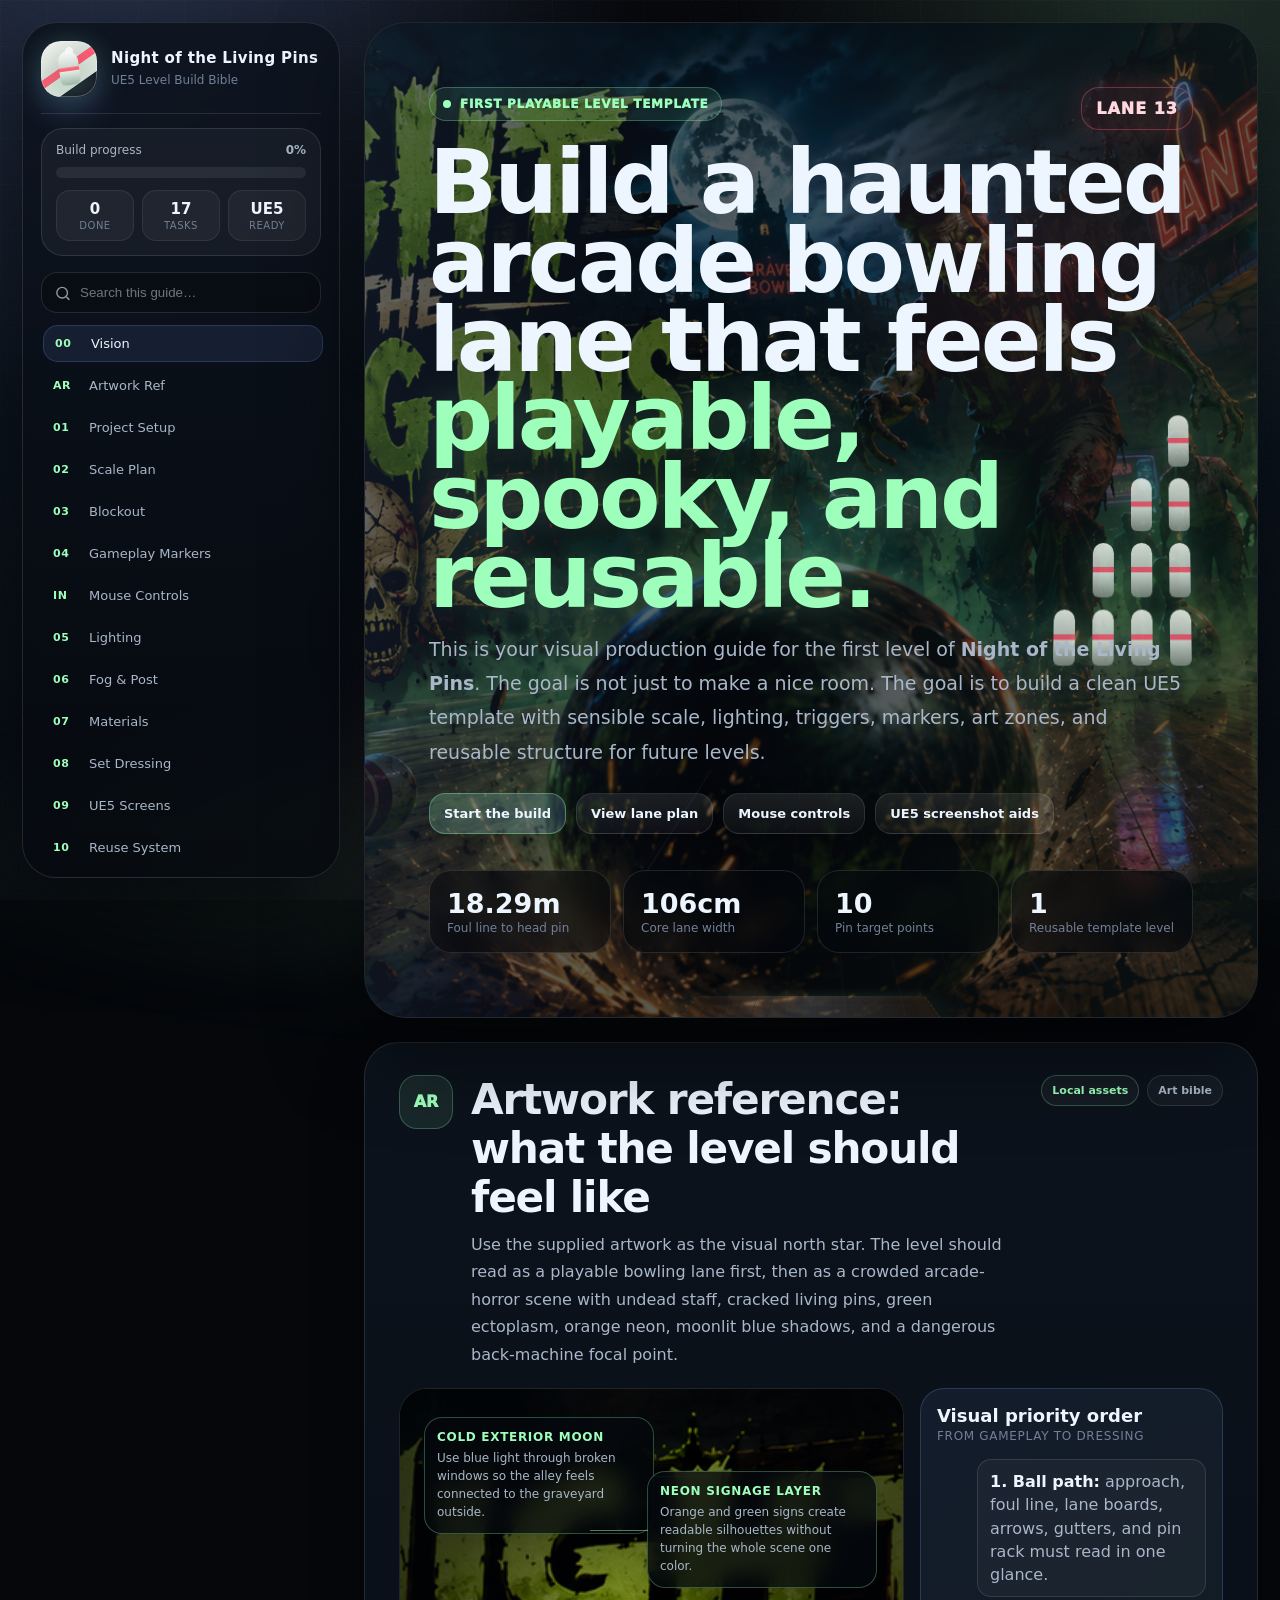
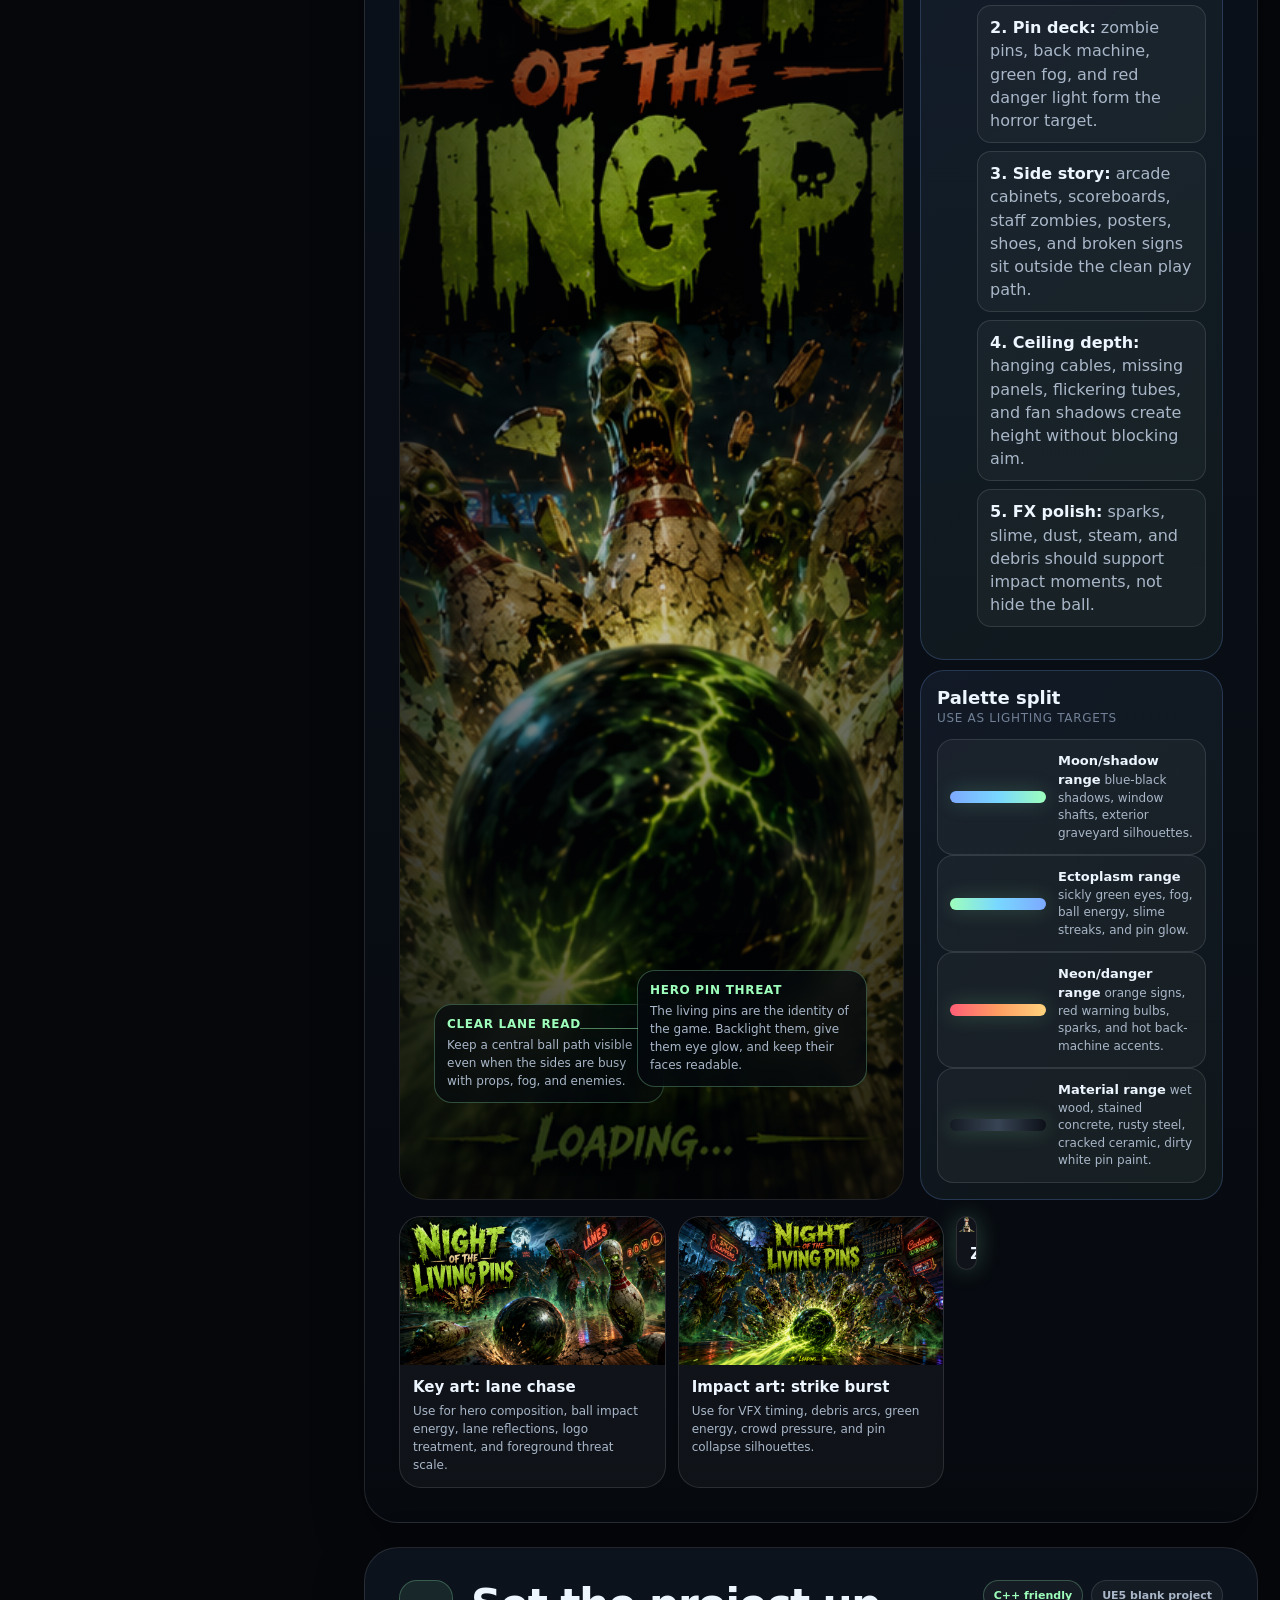
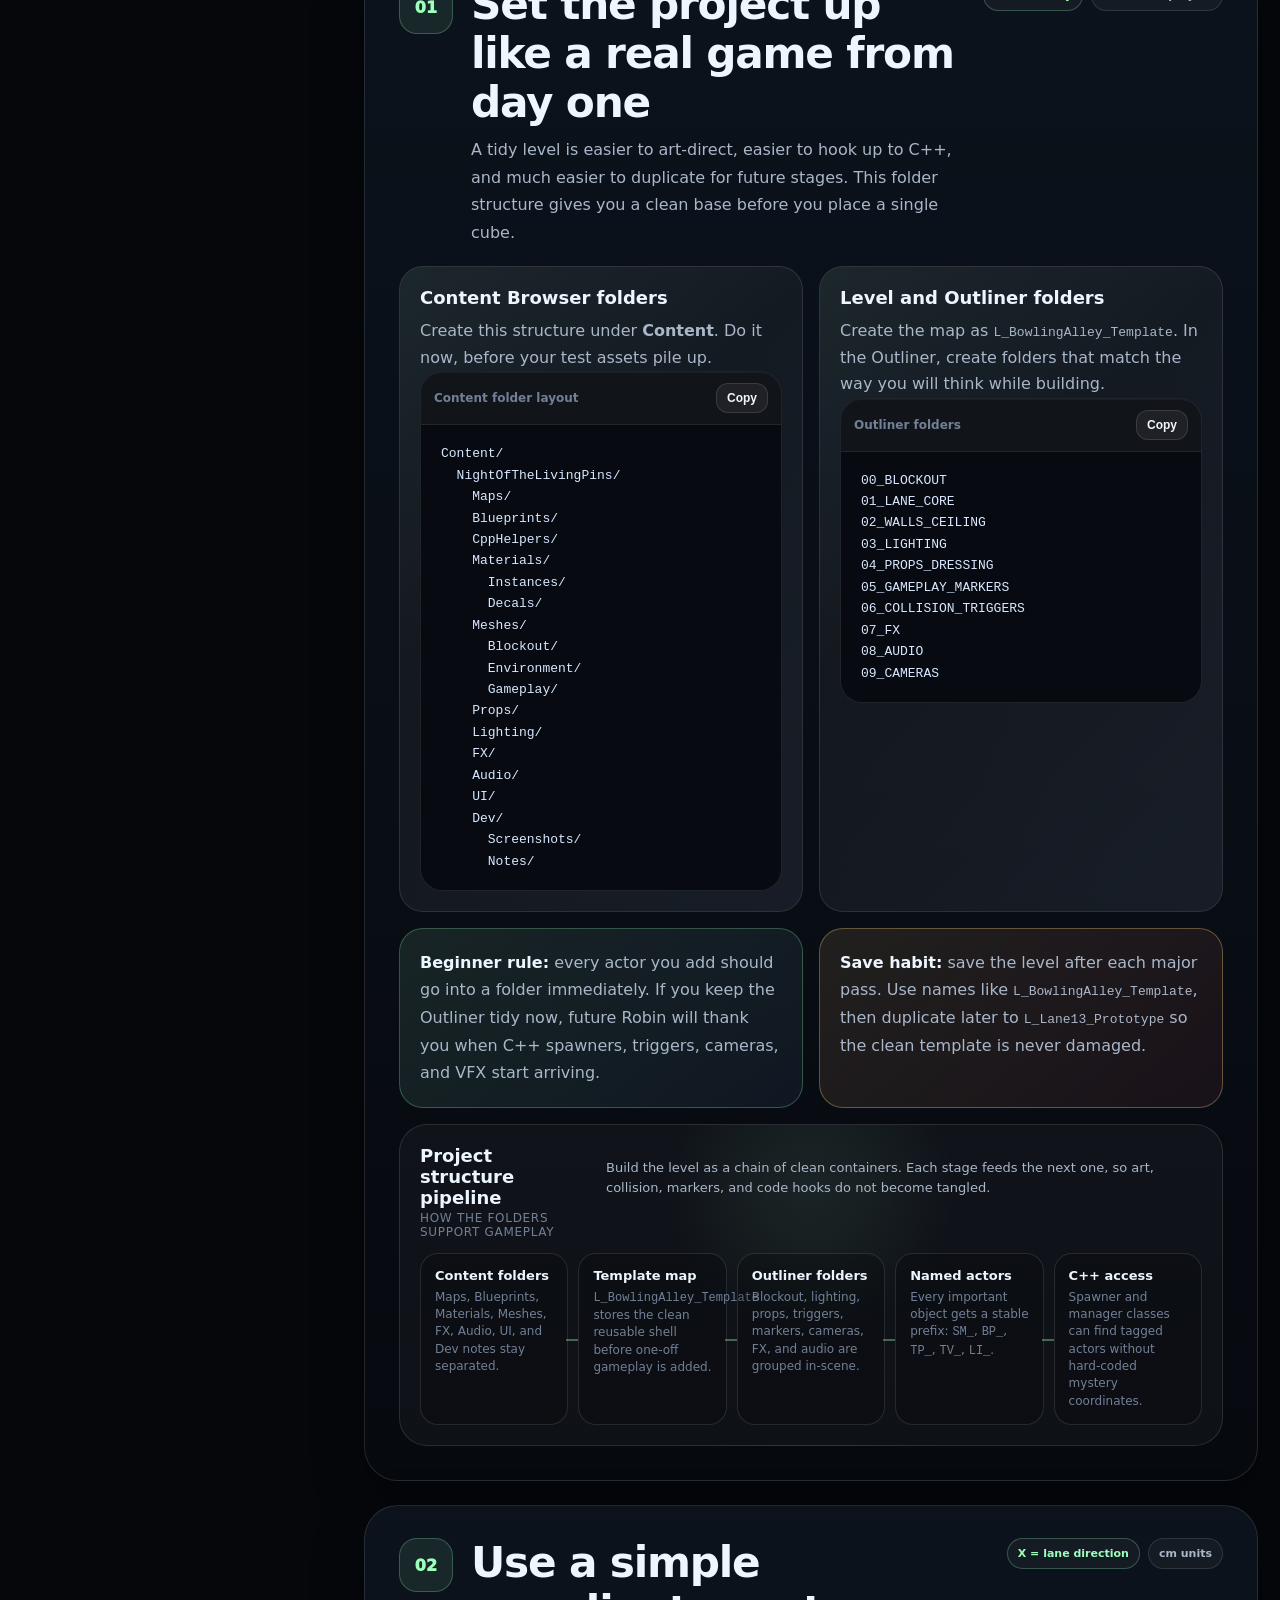
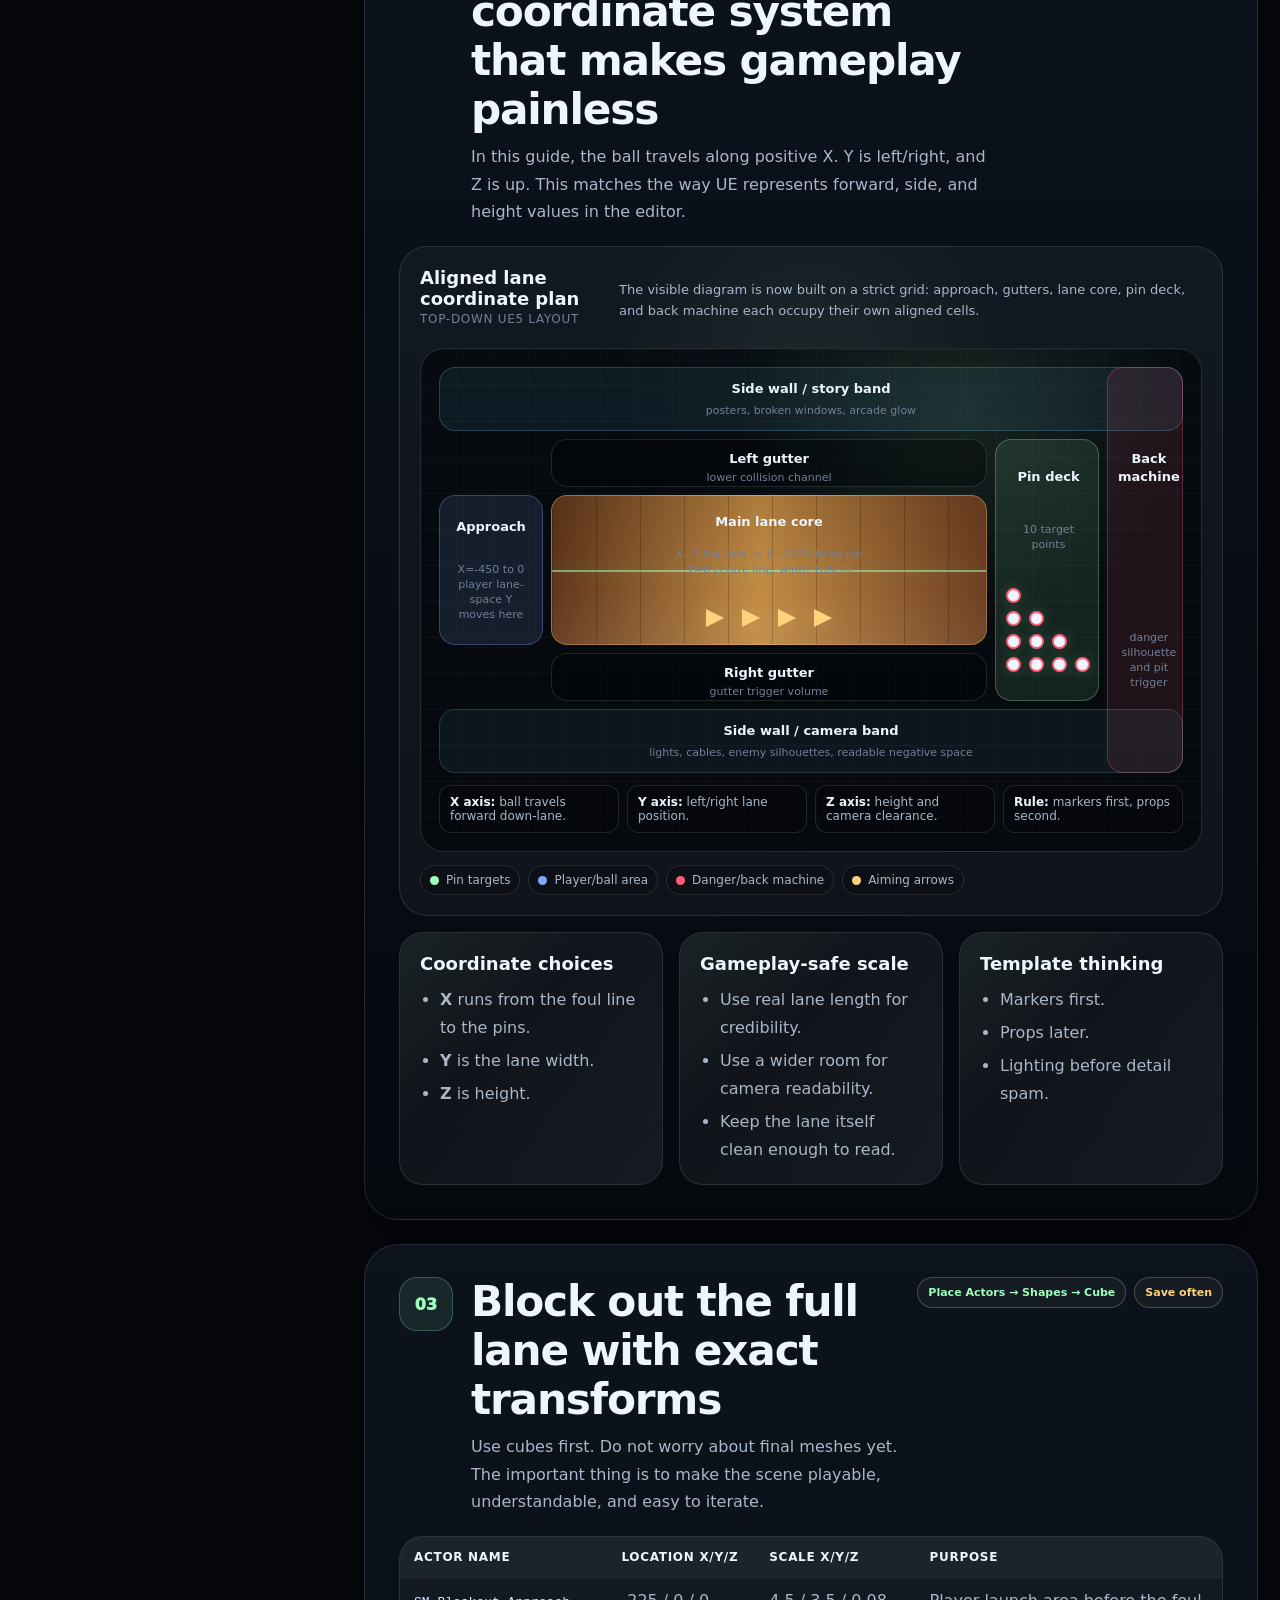
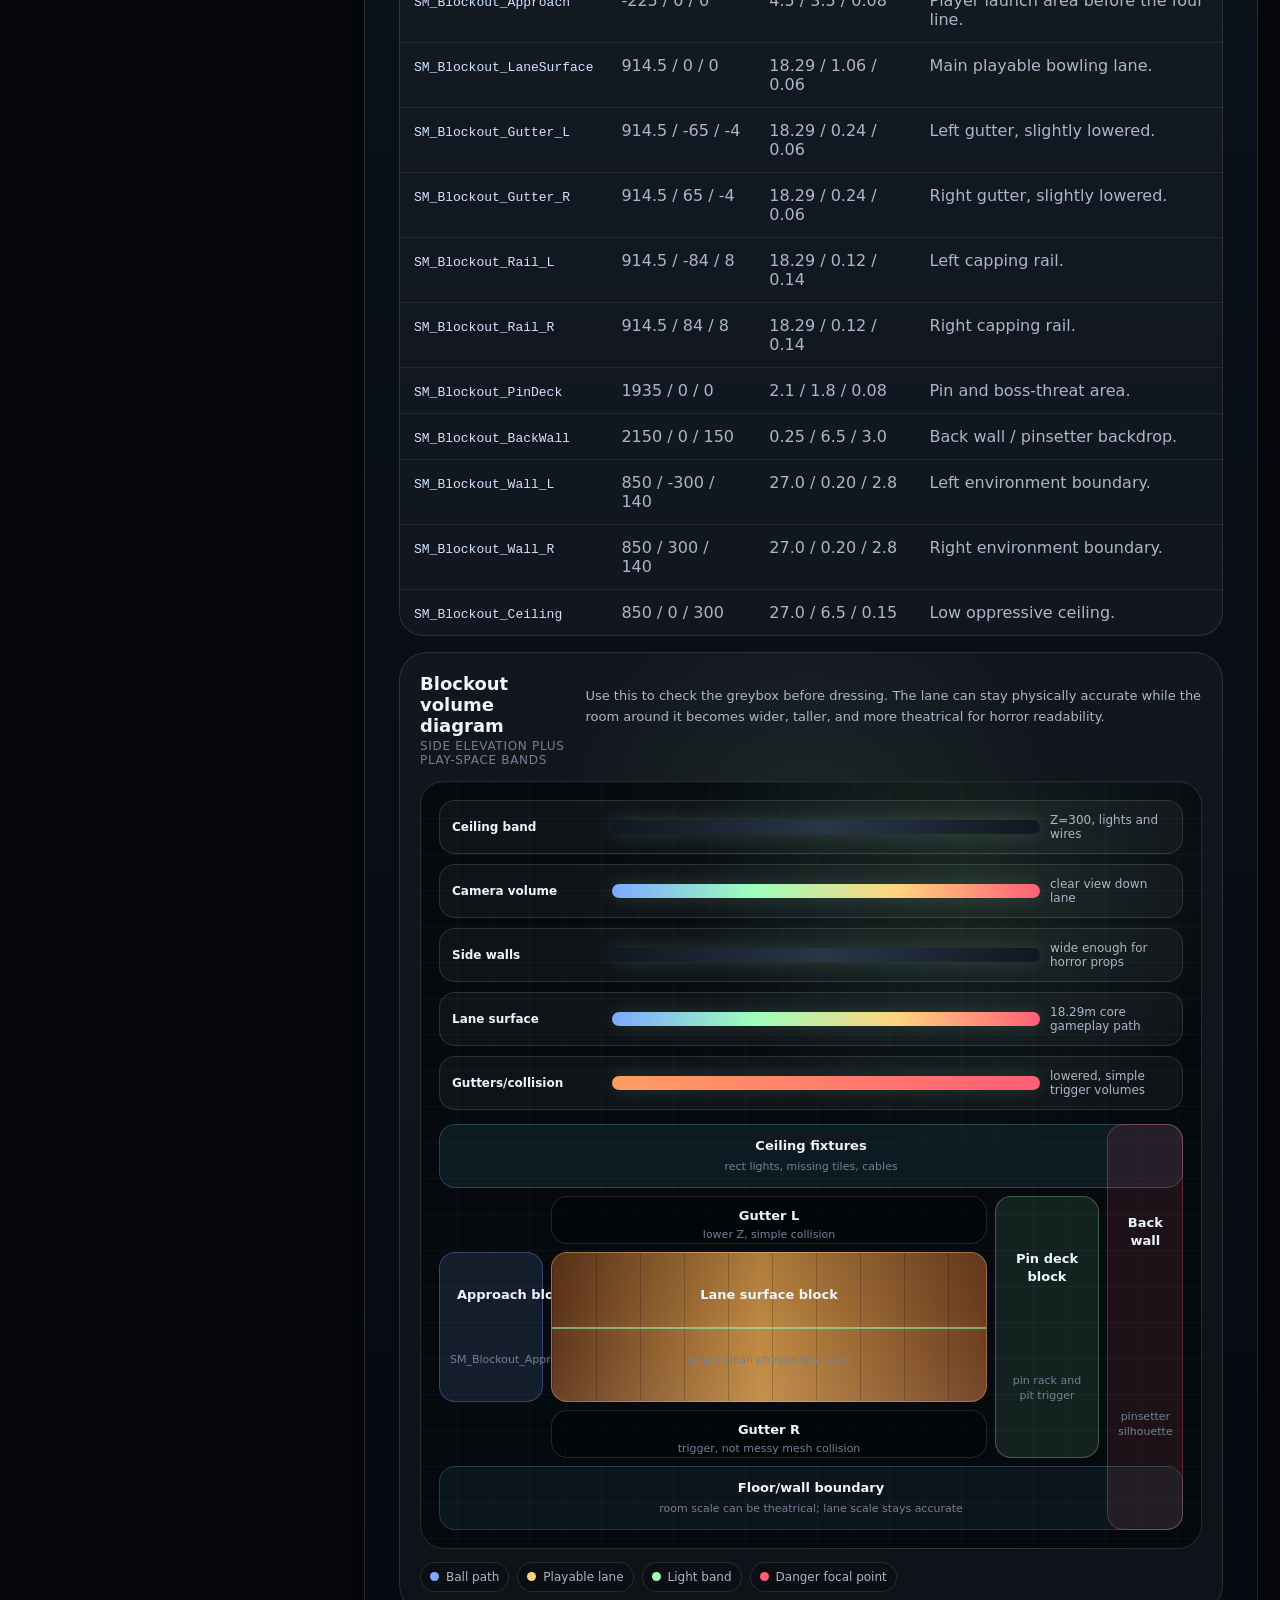
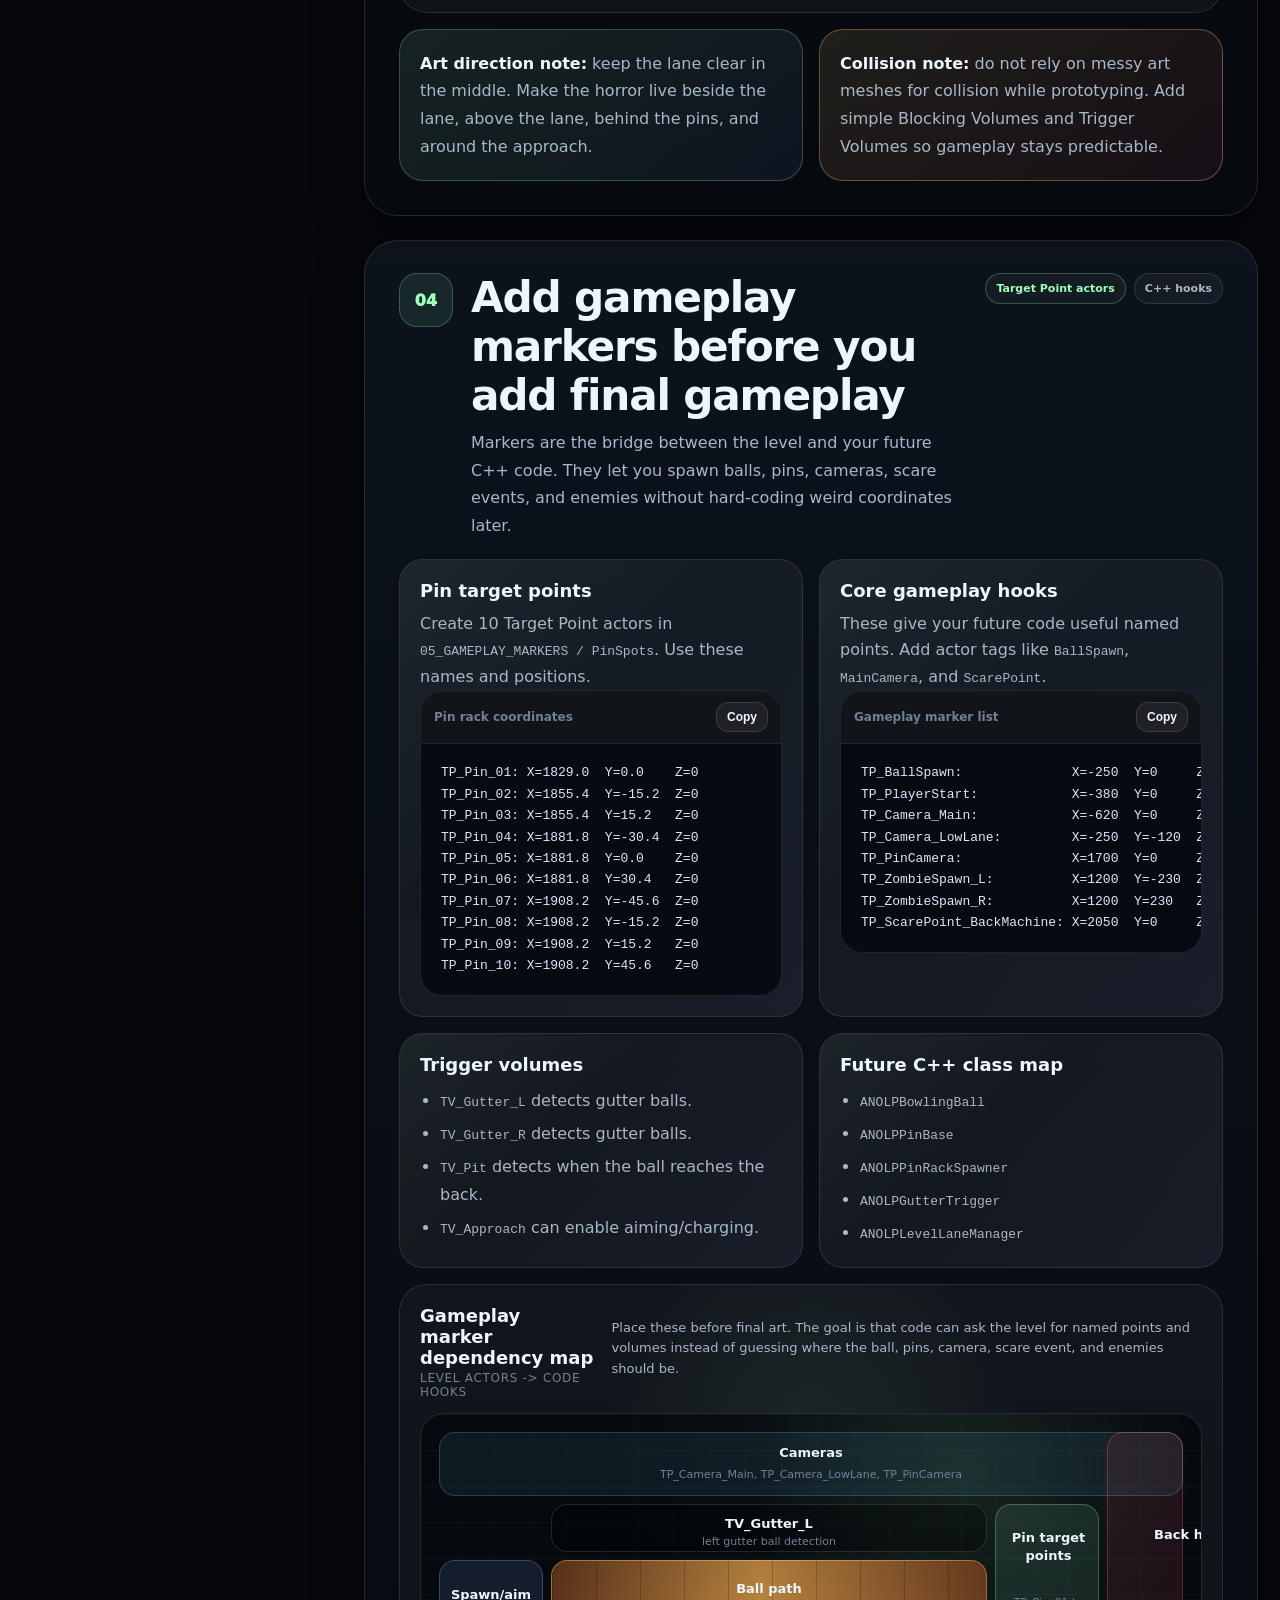
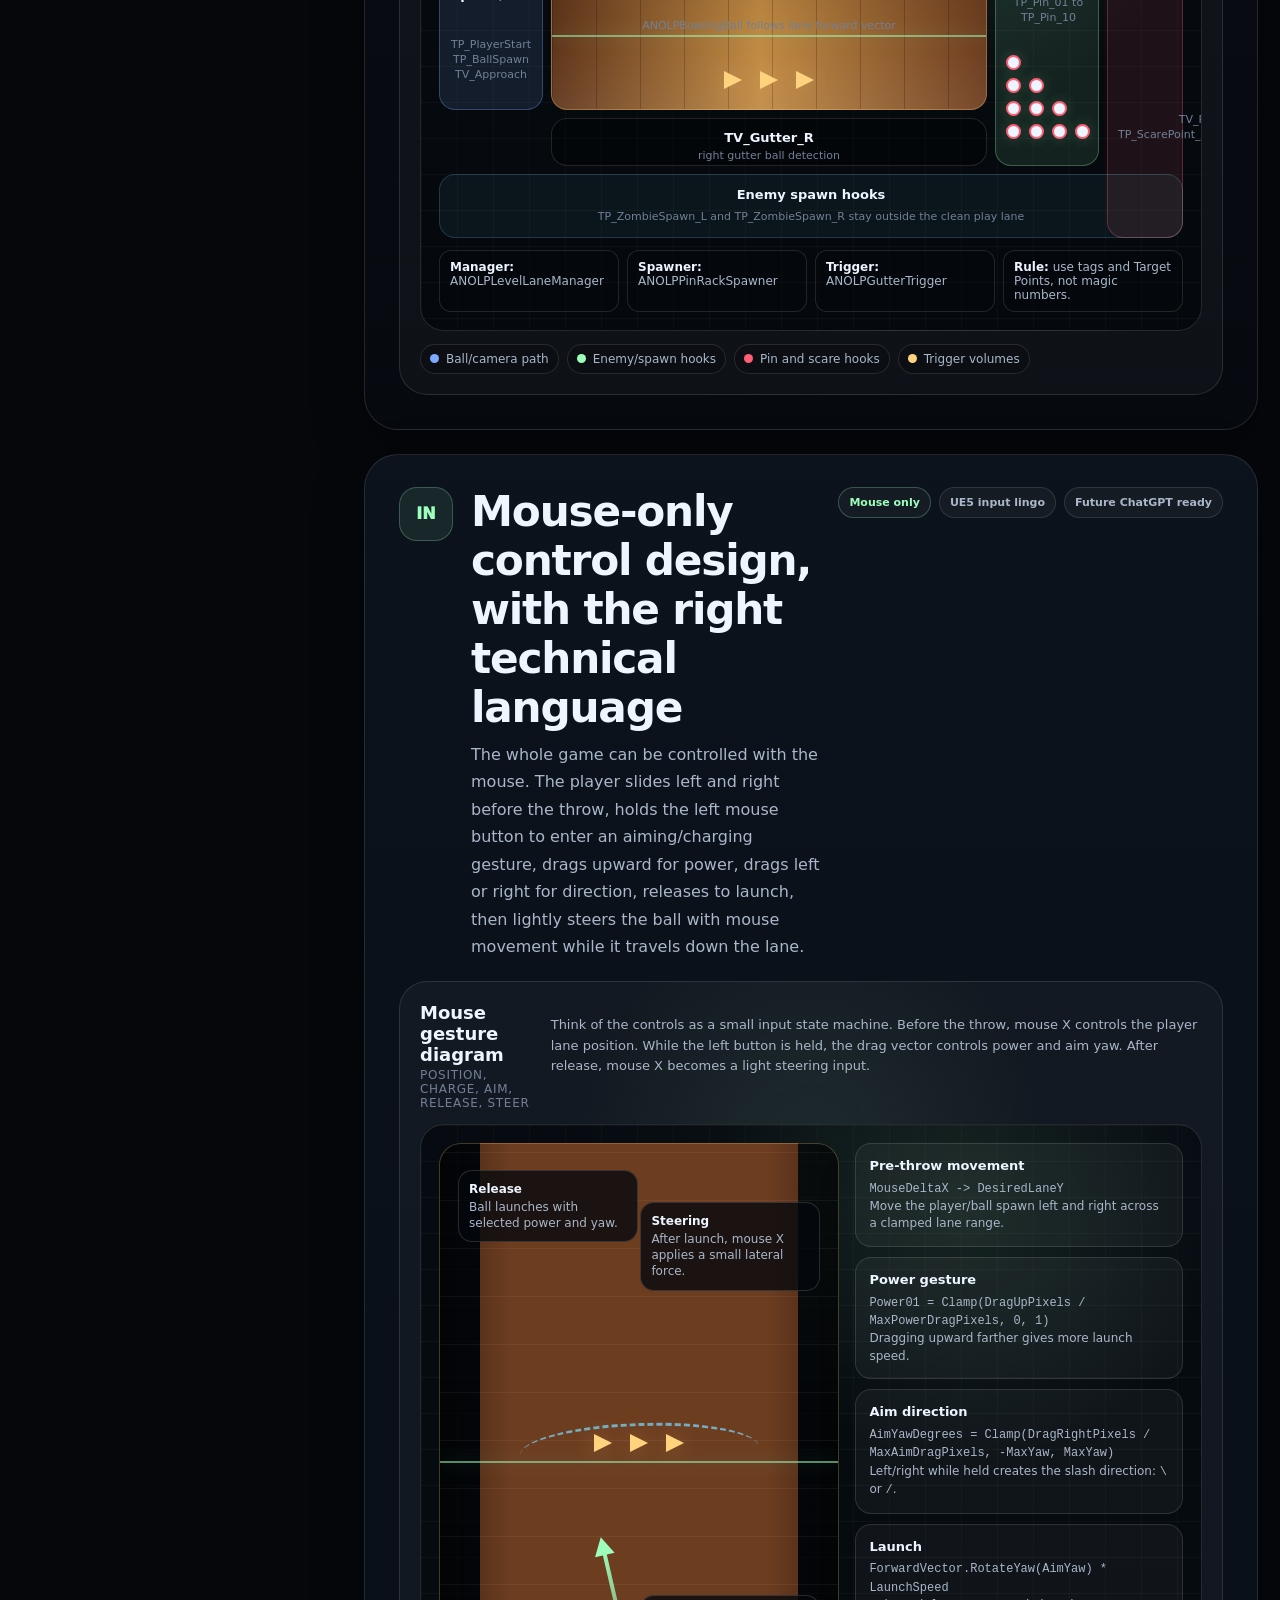
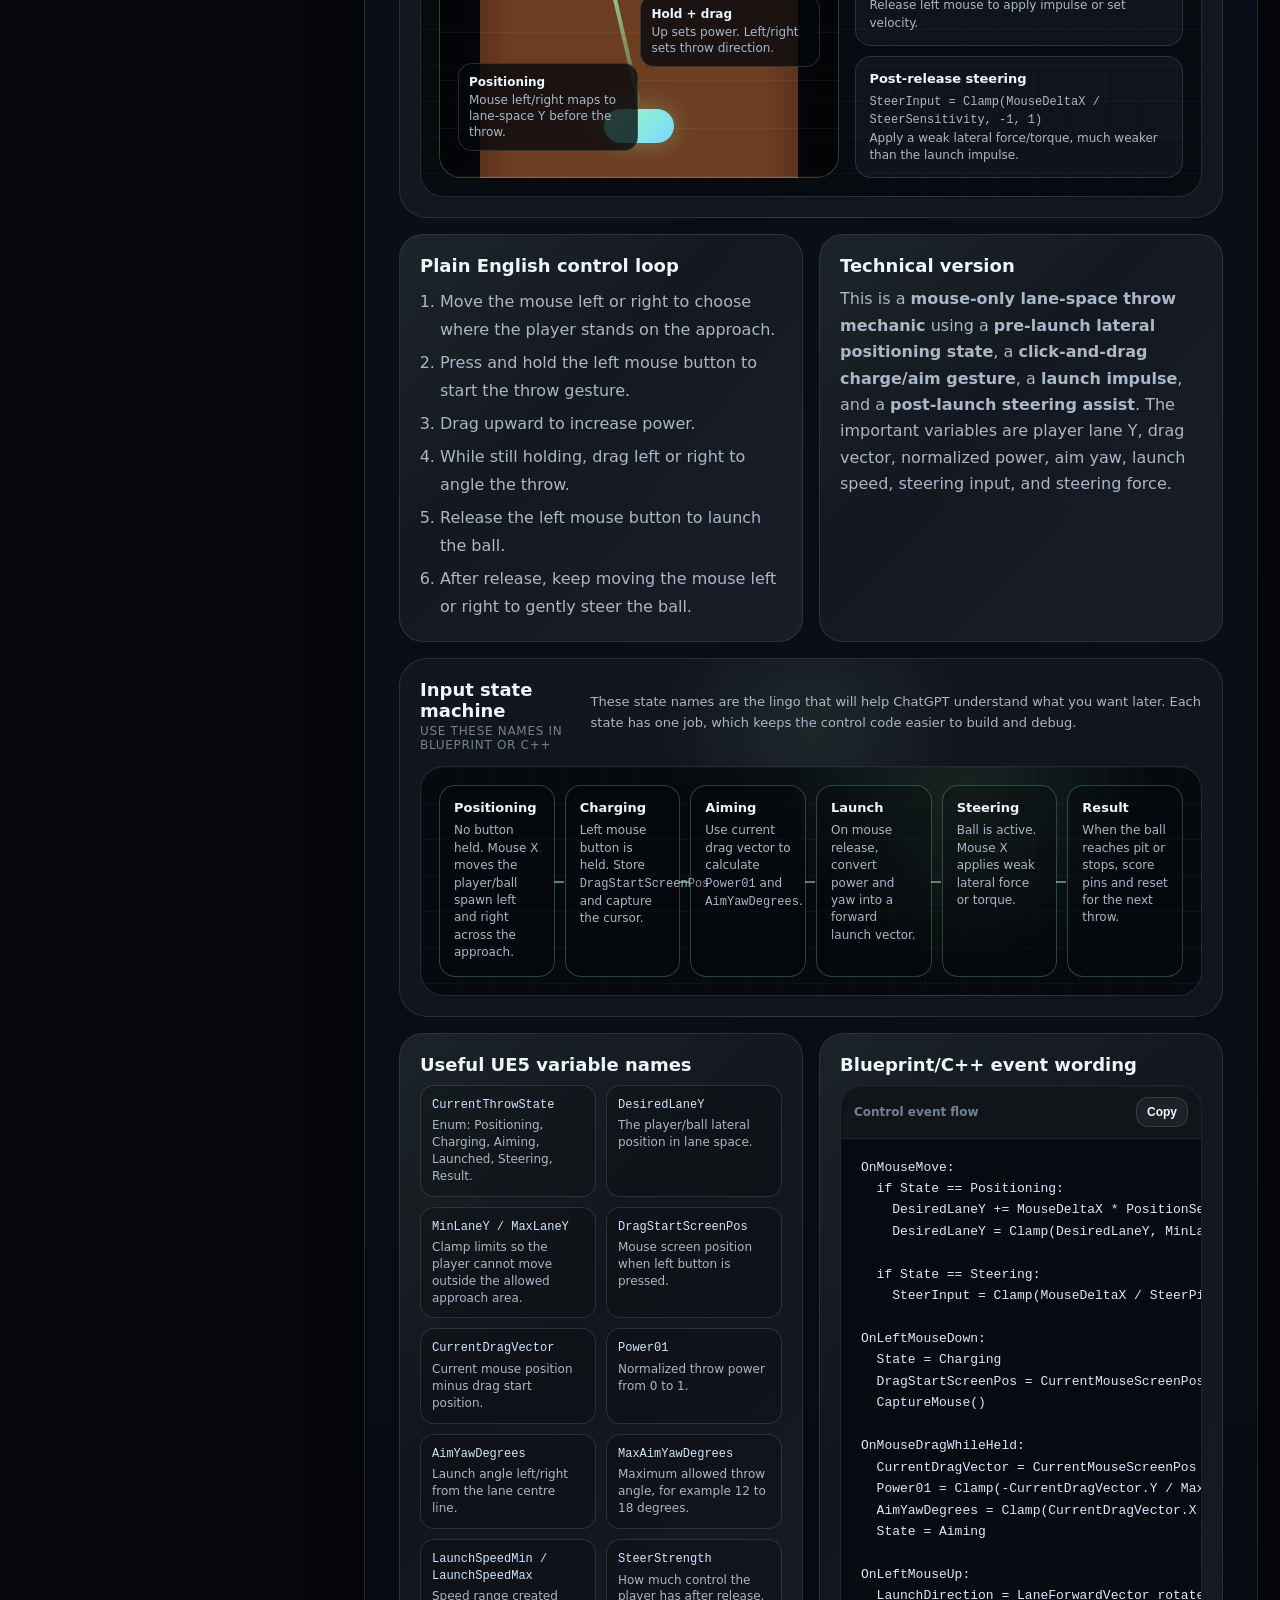
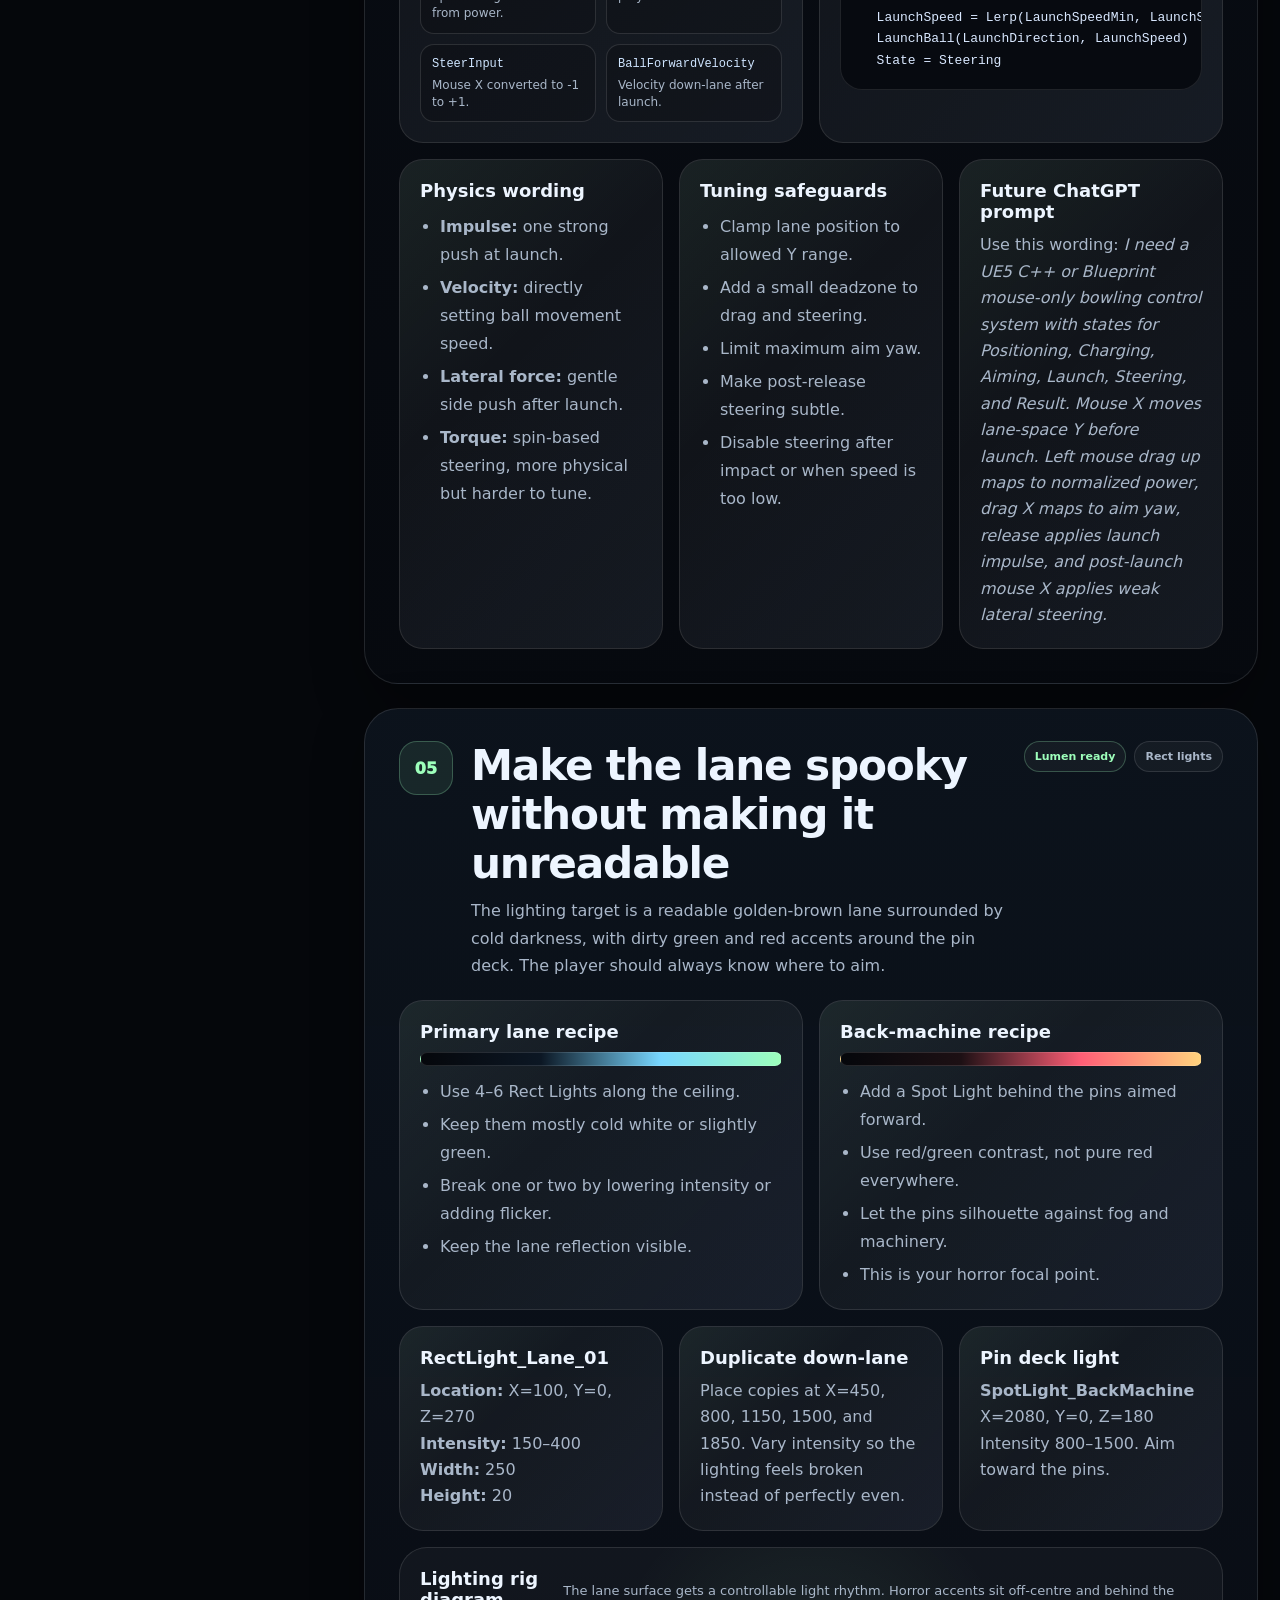
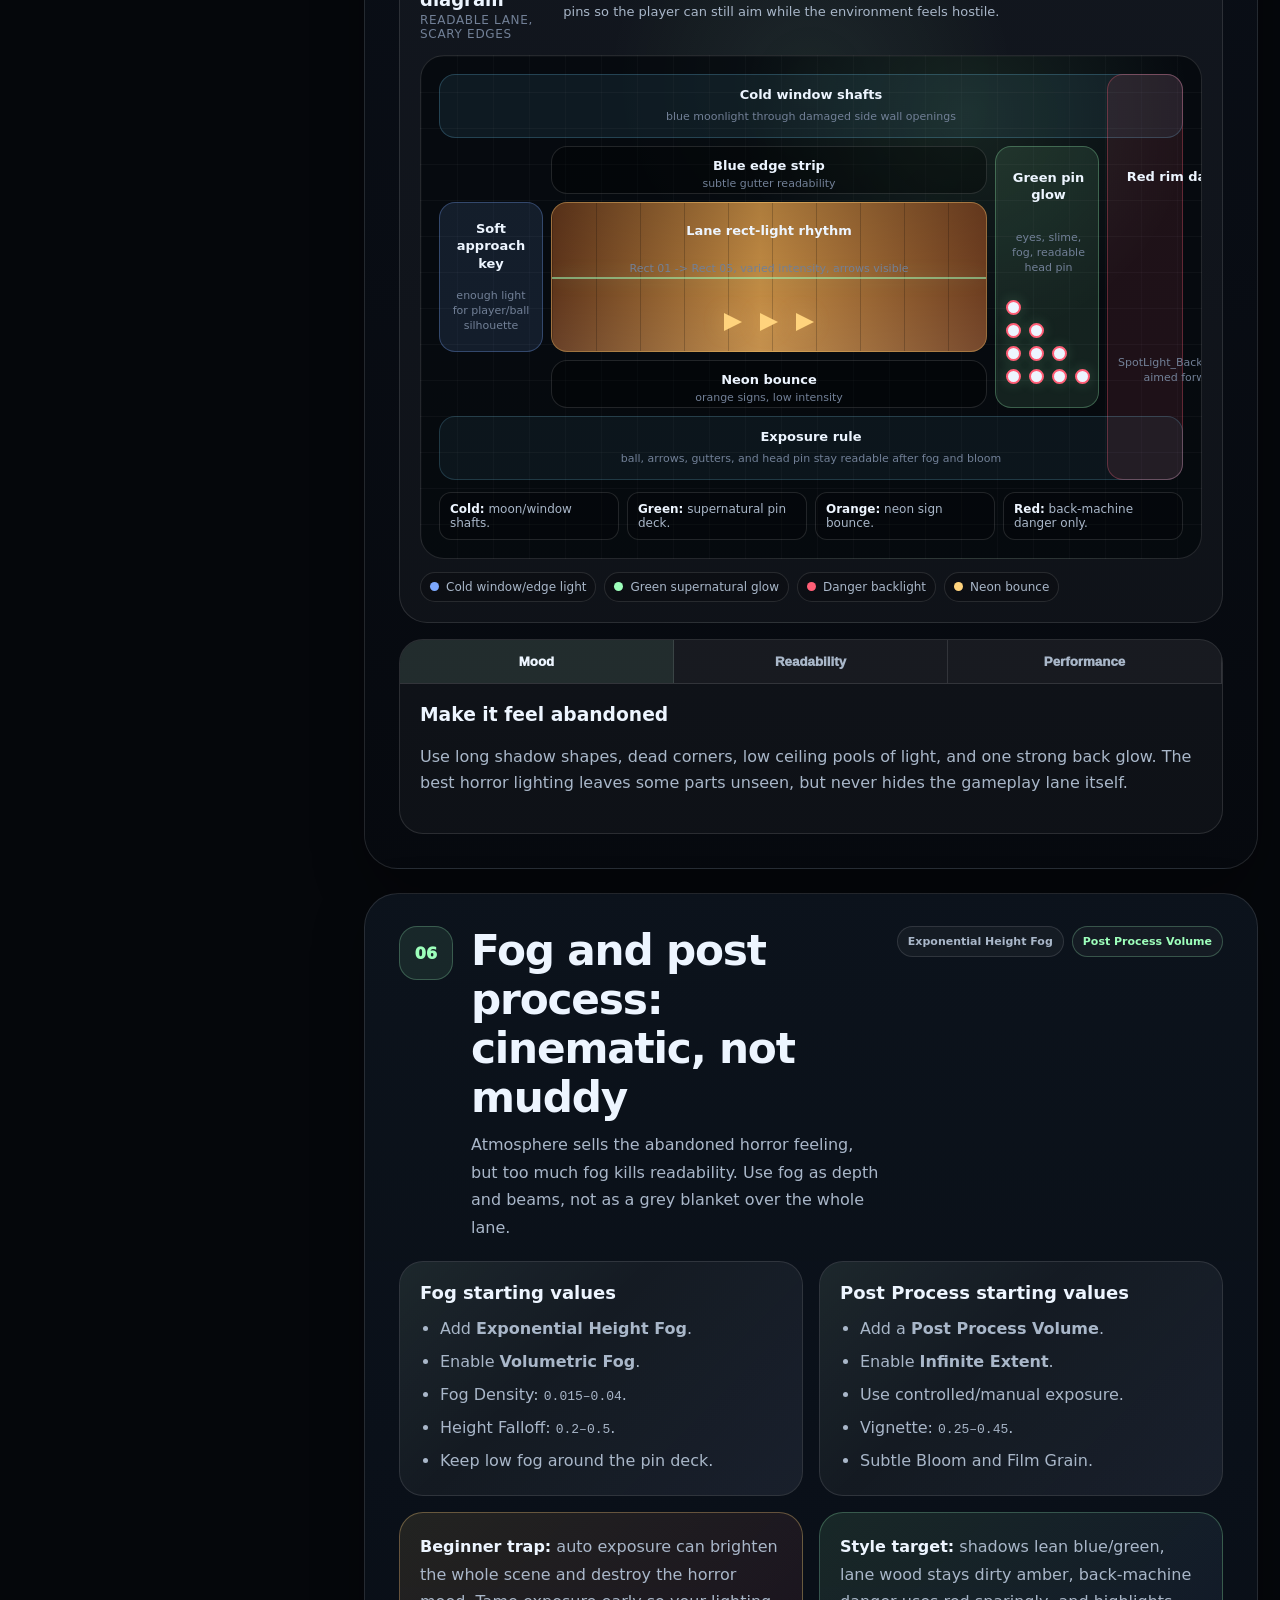
==== commit 75c6b128: "Add files via upload" ====
--- a/preview.html
+++ b/preview.html
@@ -74,15 +74,15 @@
     .tableWrap{overflow:auto;border:1px solid var(--line);border-radius:24px;background:rgba(255,255,255,.035)}table{width:100%;border-collapse:collapse;min-width:760px}th,td{text-align:left;border-bottom:1px solid rgba(255,255,255,.075);padding:13px 14px;color:var(--muted);vertical-align:top}th{color:var(--ink);font-size:12px;text-transform:uppercase;letter-spacing:.7px;background:rgba(255,255,255,.045)}td code{color:#cfe5ff}tr:last-child td{border-bottom:0}.statusPill{display:inline-flex;align-items:center;gap:6px;border-radius:999px;padding:5px 8px;background:rgba(157,255,187,.08);border:1px solid rgba(157,255,187,.2);color:var(--acid);font-size:11px;font-weight:900}
     .diagramWrap{position:relative;border:1px solid var(--line);border-radius:28px;background:radial-gradient(circle at 50% 20%,rgba(157,255,187,.08),transparent 30%),rgba(255,255,255,.035);padding:20px;overflow:hidden}.diagramWrap svg{width:100%;height:auto;display:block;filter:drop-shadow(0 20px 45px rgba(0,0,0,.28))}.legend{display:flex;gap:8px;flex-wrap:wrap;margin-top:13px}.legend span{display:inline-flex;align-items:center;gap:7px;color:var(--muted);font-size:12px;border:1px solid var(--line);border-radius:999px;padding:7px 9px;background:rgba(0,0,0,.18)}.dot{width:9px;height:9px;border-radius:50%;background:var(--acid)}.dot.blue{background:var(--blue)}.dot.red{background:var(--red)}.dot.amber{background:var(--amber)}
     .heroBackdrop{position:absolute;inset:0;width:100%;height:100%;object-fit:cover;opacity:.32;filter:saturate(1.14) contrast(1.05);z-index:0}.heroBackdrop~.heroGrid{z-index:1}.diagramTitle{display:flex;justify-content:space-between;align-items:flex-start;gap:16px;margin-bottom:14px}.diagramTitle strong{display:block;font-size:18px}.diagramTitle span{display:block;color:var(--soft);font-size:12px;text-transform:uppercase;letter-spacing:.7px;margin-top:3px}.diagramNote{color:var(--muted);font-size:13px;line-height:1.6;max-width:760px}.diagramGrid{display:grid;grid-template-columns:minmax(0,1.25fr) minmax(280px,.75fr);gap:16px}.diagramStack{display:grid;gap:10px}.flowDiagram{display:grid;grid-template-columns:repeat(5,minmax(0,1fr));gap:10px;align-items:stretch}.flowNode,.specNode{position:relative;border:1px solid var(--line);background:rgba(0,0,0,.20);border-radius:18px;padding:14px;min-height:112px}.flowNode:after{content:"";position:absolute;right:-11px;top:50%;width:12px;height:2px;background:rgba(157,255,187,.36)}.flowNode:last-child:after{display:none}.flowNode b,.specNode b{display:block;color:var(--ink);font-size:13px}.flowNode span,.specNode span{display:block;color:var(--soft);font-size:12px;line-height:1.45;margin-top:6px}.specGrid{display:grid;grid-template-columns:repeat(2,minmax(0,1fr));gap:10px}.assetBoard{position:relative;min-height:480px;border:1px solid var(--line);border-radius:28px;overflow:hidden;background:#05070b}.assetBoard img{position:absolute;inset:0;width:100%;height:100%;object-fit:cover;display:block;filter:saturate(1.06) contrast(1.04)}.assetBoard:after{content:"";position:absolute;inset:0;background:linear-gradient(90deg,rgba(3,4,7,.72),rgba(3,4,7,.18) 48%,rgba(3,4,7,.62)),linear-gradient(0deg,rgba(3,4,7,.66),transparent 42%,rgba(3,4,7,.28));pointer-events:none}.assetLabel{position:absolute;z-index:2;max-width:230px;border:1px solid rgba(157,255,187,.28);background:rgba(5,8,13,.78);backdrop-filter:blur(10px);border-radius:18px;padding:12px;box-shadow:var(--shadow2)}.assetLabel b{display:block;color:var(--acid);font-size:12px;text-transform:uppercase;letter-spacing:.7px}.assetLabel span{display:block;color:var(--muted);font-size:12px;line-height:1.5;margin-top:5px}.assetLabel:before{content:"";position:absolute;width:58px;height:1px;background:rgba(157,255,187,.48);top:50%}.assetLabel.left:before{right:-58px}.assetLabel.right:before{left:-58px}.artThumbs{display:grid;grid-template-columns:repeat(3,minmax(0,1fr));gap:12px}.artThumb{border:1px solid var(--line);border-radius:22px;overflow:hidden;background:rgba(255,255,255,.04)}.artThumb img{width:100%;aspect-ratio:16/9;object-fit:cover;display:block}.artThumb.pin img{aspect-ratio:16/13;object-fit:cover;object-position:50% 15%}.artThumb div{padding:13px}.artThumb h3{margin:0 0 6px;font-size:15px}.artThumb p{margin:0;color:var(--muted);font-size:12px;line-height:1.5}.blueprintPanel{border:1px solid rgba(125,169,255,.22);background:linear-gradient(135deg,rgba(125,169,255,.08),rgba(157,255,187,.05));border-radius:24px;padding:16px}.stackLayer{display:grid;grid-template-columns:96px 1fr;gap:12px;align-items:center;border:1px solid var(--line);background:rgba(255,255,255,.04);border-radius:16px;padding:12px}.stackLayer strong{color:var(--ink);font-size:13px}.stackLayer span{color:var(--muted);font-size:12px;line-height:1.45}.miniBar{height:12px;border-radius:999px;background:linear-gradient(90deg,var(--acid),var(--cyan),var(--blue));box-shadow:0 0 20px rgba(157,255,187,.22)}.miniBar.red{background:linear-gradient(90deg,var(--red),var(--orange),var(--amber))}.miniBar.cold{background:linear-gradient(90deg,var(--blue),var(--cyan),var(--acid))}.miniBar.dark{background:linear-gradient(90deg,#151b24,#384454,#0c1018)}.diagramChecklist{display:grid;gap:8px}.diagramChecklist li{list-style:none;border:1px solid var(--line);border-radius:14px;background:rgba(255,255,255,.035);padding:10px 12px;color:var(--muted);line-height:1.45}.diagramChecklist li strong{color:var(--ink)}
-    .diagramWrap>svg{display:none}.precisionDiagram{position:relative;border:1px solid rgba(255,255,255,.12);border-radius:24px;background:linear-gradient(rgba(255,255,255,.03) 1px,transparent 1px),linear-gradient(90deg,rgba(255,255,255,.025) 1px,transparent 1px),radial-gradient(circle at 70% 12%,rgba(157,255,187,.10),transparent 32%),rgba(4,7,12,.72);background-size:36px 36px,36px 36px,auto,auto;padding:18px;overflow:hidden}.precisionDiagram+.legend{margin-top:14px}.planGrid{display:grid;grid-template-columns:minmax(104px,.9fr) minmax(280px,4fr) minmax(104px,.95fr) minmax(76px,.65fr);grid-template-rows:64px 48px 150px 48px 64px;gap:8px;min-height:382px}.planCell{border:1px solid rgba(255,255,255,.12);border-radius:16px;background:rgba(255,255,255,.045);display:grid;place-items:center;text-align:center;padding:10px;color:var(--muted);font-size:12px;line-height:1.35}.planCell strong{display:block;color:var(--ink);font-size:13px;margin-bottom:3px}.planCell small{display:block;color:var(--soft);font-size:11px}.approachCell{grid-column:1;grid-row:3;background:rgba(125,169,255,.12);border-color:rgba(125,169,255,.30)}.laneCell{grid-column:2;grid-row:3;position:relative;background:linear-gradient(90deg,#5f351b,#c18a43 48%,#6d3d20);border-color:rgba(255,211,125,.35);overflow:hidden}.laneCell:before{content:"";position:absolute;inset:0;background:repeating-linear-gradient(90deg,rgba(0,0,0,.20) 0 1px,transparent 1px 44px),linear-gradient(0deg,rgba(255,255,255,.06),transparent 42%,rgba(0,0,0,.10));pointer-events:none}.laneCell>*{position:relative}.gutterTop{grid-column:2;grid-row:2;background:rgba(0,0,0,.30)}.gutterBottom{grid-column:2;grid-row:4;background:rgba(0,0,0,.30)}.sideTop{grid-column:1/5;grid-row:1;background:rgba(120,215,255,.08);border-color:rgba(120,215,255,.22)}.sideBottom{grid-column:1/5;grid-row:5;background:rgba(120,215,255,.06);border-color:rgba(120,215,255,.18)}.pinDeckCell{grid-column:3;grid-row:2/5;background:rgba(157,255,187,.10);border-color:rgba(157,255,187,.28)}.machineCell{grid-column:4;grid-row:1/6;background:rgba(255,94,118,.10);border-color:rgba(255,94,118,.30)}.centreLine{position:absolute;left:0;right:0;top:50%;height:2px;background:rgba(157,255,187,.55);box-shadow:0 0 18px rgba(157,255,187,.30)}.aimArrows{display:flex;gap:18px;justify-content:center;margin-top:18px}.aimArrows i{width:0;height:0;border-top:9px solid transparent;border-bottom:9px solid transparent;border-left:18px solid var(--amber);filter:drop-shadow(0 0 10px rgba(255,211,125,.26))}.pinRackMini{display:grid;grid-template-columns:repeat(4,16px);grid-auto-rows:16px;gap:7px;justify-content:center;align-content:center}.pinDot{width:15px;height:15px;border-radius:50%;background:#edf5ff;border:2px solid var(--red);box-shadow:0 0 14px rgba(157,255,187,.20)}.rackGap{visibility:hidden}.axisStrip{display:grid;grid-template-columns:repeat(4,1fr);gap:8px;margin-top:12px}.axisStrip span{border:1px solid rgba(255,255,255,.12);border-radius:12px;background:rgba(0,0,0,.20);padding:9px 10px;color:var(--muted);font-size:12px}.axisStrip strong{color:var(--ink)}.flowClean{display:grid;grid-template-columns:repeat(5,minmax(0,1fr));gap:12px}.flowClean .flowNode{min-height:132px;border-color:rgba(157,255,187,.22);display:grid;grid-template-rows:auto 1fr}.stateMachine{display:grid;grid-template-columns:repeat(6,minmax(0,1fr));gap:10px}.stateNode{border:1px solid rgba(157,255,187,.24);border-radius:16px;background:rgba(0,0,0,.22);padding:14px;min-height:124px;position:relative}.stateNode:after{content:"";position:absolute;right:-10px;top:50%;width:10px;height:2px;background:rgba(157,255,187,.5)}.stateNode:last-child:after{display:none}.stateNode b{display:block;color:var(--ink);font-size:13px}.stateNode span{display:block;margin-top:7px;color:var(--muted);font-size:12px;line-height:1.45}.controlGesture{display:grid;grid-template-columns:minmax(220px,1.1fr) minmax(260px,.9fr);gap:16px;align-items:stretch}.gestureLane{position:relative;min-height:360px;border:1px solid rgba(255,211,125,.25);border-radius:22px;background:linear-gradient(90deg,rgba(0,0,0,.38) 0 10%,#6d3d20 10% 90%,rgba(0,0,0,.38) 90%);overflow:hidden}.gestureLane:before{content:"";position:absolute;inset:0;background:repeating-linear-gradient(0deg,rgba(255,255,255,.05) 0 1px,transparent 1px 48px),linear-gradient(90deg,rgba(0,0,0,.38),transparent 18%,transparent 82%,rgba(0,0,0,.38));pointer-events:none}.playerPuck{position:absolute;left:50%;bottom:34px;transform:translateX(-50%);width:70px;height:34px;border-radius:999px;background:linear-gradient(135deg,var(--acid),var(--cyan));box-shadow:0 0 26px rgba(157,255,187,.35)}.dragVector{position:absolute;left:50%;bottom:74px;width:4px;height:160px;background:linear-gradient(var(--acid),rgba(157,255,187,.1));transform:translateX(-50%) rotate(-13deg);transform-origin:bottom;border-radius:999px}.dragVector:after{content:"";position:absolute;top:-10px;left:50%;transform:translateX(-50%);width:0;height:0;border-left:10px solid transparent;border-right:10px solid transparent;border-bottom:18px solid var(--acid)}.steerRibbon{position:absolute;left:20%;right:20%;top:44%;height:56px;border-top:3px dashed rgba(120,215,255,.72);border-radius:50%;transform:rotate(-2deg)}.gestureNote{position:absolute;border:1px solid rgba(255,255,255,.14);background:rgba(5,8,13,.78);border-radius:14px;padding:10px;color:var(--muted);font-size:12px;line-height:1.35;max-width:180px}.gestureNote strong{display:block;color:var(--ink);font-size:12px;margin-bottom:2px}.inputSpec{display:grid;gap:10px}.inputSpec div{border:1px solid rgba(255,255,255,.12);border-radius:16px;background:rgba(255,255,255,.045);padding:13px;color:var(--muted);font-size:12px;line-height:1.45}.inputSpec strong{display:block;color:var(--ink);font-size:13px;margin-bottom:4px}.tokenGrid{display:grid;grid-template-columns:repeat(auto-fit,minmax(170px,1fr));gap:10px}.tokenGrid span{border:1px solid rgba(255,255,255,.12);border-radius:14px;background:rgba(0,0,0,.18);padding:11px;color:var(--muted);font-size:12px;line-height:1.4}.tokenGrid code{display:block;color:#cfe5ff;margin-bottom:4px}.layerRows{display:grid;gap:10px}.layerRow{display:grid;grid-template-columns:150px 1fr 120px;gap:10px;align-items:center;border:1px solid rgba(255,255,255,.12);border-radius:16px;background:rgba(255,255,255,.04);padding:12px;color:var(--muted);font-size:12px}.layerRow b{color:var(--ink)}.layerTrack{height:14px;border-radius:999px;background:linear-gradient(90deg,var(--blue),var(--acid),var(--amber),var(--red));box-shadow:0 0 18px rgba(157,255,187,.16)}.layerTrack.dim{background:linear-gradient(90deg,#101722,#293647,#111722)}.layerTrack.hot{background:linear-gradient(90deg,var(--orange),var(--red))}.variantGrid{display:grid;grid-template-columns:1fr 1fr;gap:12px}.variantCard{border:1px solid rgba(255,255,255,.12);border-radius:18px;background:rgba(255,255,255,.045);padding:15px;min-height:122px}.variantCard b{display:block;color:var(--ink);margin-bottom:7px}.variantCard span{color:var(--muted);font-size:12px;line-height:1.5}.variantCard.core{border-color:rgba(157,255,187,.28);background:rgba(157,255,187,.07)}
+    .diagramWrap svg{display:none}.precisionDiagram{position:relative;border:1px solid rgba(255,255,255,.12);border-radius:24px;background:linear-gradient(rgba(255,255,255,.03) 1px,transparent 1px),linear-gradient(90deg,rgba(255,255,255,.025) 1px,transparent 1px),radial-gradient(circle at 70% 12%,rgba(157,255,187,.10),transparent 32%),rgba(4,7,12,.72);background-size:36px 36px,36px 36px,auto,auto;padding:18px;overflow:hidden}.precisionDiagram+.legend{margin-top:14px}.planGrid{display:grid;grid-template-columns:minmax(104px,.9fr) minmax(280px,4fr) minmax(104px,.95fr) minmax(76px,.65fr);grid-template-rows:64px 48px 150px 48px 64px;gap:8px;min-height:382px}.planCell{border:1px solid rgba(255,255,255,.12);border-radius:16px;background:rgba(255,255,255,.045);display:grid;place-items:center;text-align:center;padding:10px;color:var(--muted);font-size:12px;line-height:1.35}.planCell strong{display:block;color:var(--ink);font-size:13px;margin-bottom:3px}.planCell small{display:block;color:var(--soft);font-size:11px}.approachCell{grid-column:1;grid-row:3;background:rgba(125,169,255,.12);border-color:rgba(125,169,255,.30)}.laneCell{grid-column:2;grid-row:3;position:relative;background:linear-gradient(90deg,#5f351b,#c18a43 48%,#6d3d20);border-color:rgba(255,211,125,.35);overflow:hidden}.laneCell:before{content:"";position:absolute;inset:0;background:repeating-linear-gradient(90deg,rgba(0,0,0,.20) 0 1px,transparent 1px 44px),linear-gradient(0deg,rgba(255,255,255,.06),transparent 42%,rgba(0,0,0,.10));pointer-events:none}.laneCell>*{position:relative}.gutterTop{grid-column:2;grid-row:2;background:rgba(0,0,0,.30)}.gutterBottom{grid-column:2;grid-row:4;background:rgba(0,0,0,.30)}.sideTop{grid-column:1/5;grid-row:1;background:rgba(120,215,255,.08);border-color:rgba(120,215,255,.22)}.sideBottom{grid-column:1/5;grid-row:5;background:rgba(120,215,255,.06);border-color:rgba(120,215,255,.18)}.pinDeckCell{grid-column:3;grid-row:2/5;background:rgba(157,255,187,.10);border-color:rgba(157,255,187,.28)}.machineCell{grid-column:4;grid-row:1/6;background:rgba(255,94,118,.10);border-color:rgba(255,94,118,.30)}.centreLine{position:absolute;left:0;right:0;top:50%;height:2px;background:rgba(157,255,187,.55);box-shadow:0 0 18px rgba(157,255,187,.30)}.aimArrows{display:flex;gap:18px;justify-content:center;margin-top:18px}.aimArrows i{width:0;height:0;border-top:9px solid transparent;border-bottom:9px solid transparent;border-left:18px solid var(--amber);filter:drop-shadow(0 0 10px rgba(255,211,125,.26))}.pinRackMini{display:grid;grid-template-columns:repeat(4,16px);grid-auto-rows:16px;gap:7px;justify-content:center;align-content:center}.pinDot{width:15px;height:15px;border-radius:50%;background:#edf5ff;border:2px solid var(--red);box-shadow:0 0 14px rgba(157,255,187,.20)}.rackGap{visibility:hidden}.axisStrip{display:grid;grid-template-columns:repeat(4,1fr);gap:8px;margin-top:12px}.axisStrip span{border:1px solid rgba(255,255,255,.12);border-radius:12px;background:rgba(0,0,0,.20);padding:9px 10px;color:var(--muted);font-size:12px}.axisStrip strong{color:var(--ink)}.flowClean{display:grid;grid-template-columns:repeat(5,minmax(0,1fr));gap:12px}.flowClean .flowNode{min-height:132px;border-color:rgba(157,255,187,.22);display:grid;grid-template-rows:auto 1fr}.stateMachine{display:grid;grid-template-columns:repeat(6,minmax(0,1fr));gap:10px}.stateNode{border:1px solid rgba(157,255,187,.24);border-radius:16px;background:rgba(0,0,0,.22);padding:14px;min-height:124px;position:relative}.stateNode:after{content:"";position:absolute;right:-10px;top:50%;width:10px;height:2px;background:rgba(157,255,187,.5)}.stateNode:last-child:after{display:none}.stateNode b{display:block;color:var(--ink);font-size:13px}.stateNode span{display:block;margin-top:7px;color:var(--muted);font-size:12px;line-height:1.45}.controlGesture{display:grid;grid-template-columns:minmax(220px,1.1fr) minmax(260px,.9fr);gap:16px;align-items:stretch}.gestureLane{position:relative;min-height:360px;border:1px solid rgba(255,211,125,.25);border-radius:22px;background:linear-gradient(90deg,rgba(0,0,0,.38) 0 10%,#6d3d20 10% 90%,rgba(0,0,0,.38) 90%);overflow:hidden}.gestureLane:before{content:"";position:absolute;inset:0;background:repeating-linear-gradient(0deg,rgba(255,255,255,.05) 0 1px,transparent 1px 48px),linear-gradient(90deg,rgba(0,0,0,.38),transparent 18%,transparent 82%,rgba(0,0,0,.38));pointer-events:none}.playerPuck{position:absolute;left:50%;bottom:34px;transform:translateX(-50%);width:70px;height:34px;border-radius:999px;background:linear-gradient(135deg,var(--acid),var(--cyan));box-shadow:0 0 26px rgba(157,255,187,.35)}.dragVector{position:absolute;left:50%;bottom:74px;width:4px;height:160px;background:linear-gradient(var(--acid),rgba(157,255,187,.1));transform:translateX(-50%) rotate(-13deg);transform-origin:bottom;border-radius:999px}.dragVector:after{content:"";position:absolute;top:-10px;left:50%;transform:translateX(-50%);width:0;height:0;border-left:10px solid transparent;border-right:10px solid transparent;border-bottom:18px solid var(--acid)}.steerRibbon{position:absolute;left:20%;right:20%;top:44%;height:56px;border-top:3px dashed rgba(120,215,255,.72);border-radius:50%;transform:rotate(-2deg)}.gestureNote{position:absolute;border:1px solid rgba(255,255,255,.14);background:rgba(5,8,13,.78);border-radius:14px;padding:10px;color:var(--muted);font-size:12px;line-height:1.35;max-width:180px}.gestureNote strong{display:block;color:var(--ink);font-size:12px;margin-bottom:2px}.inputSpec{display:grid;gap:10px}.inputSpec div{border:1px solid rgba(255,255,255,.12);border-radius:16px;background:rgba(255,255,255,.045);padding:13px;color:var(--muted);font-size:12px;line-height:1.45}.inputSpec strong{display:block;color:var(--ink);font-size:13px;margin-bottom:4px}.tokenGrid{display:grid;grid-template-columns:repeat(auto-fit,minmax(170px,1fr));gap:10px}.tokenGrid span{border:1px solid rgba(255,255,255,.12);border-radius:14px;background:rgba(0,0,0,.18);padding:11px;color:var(--muted);font-size:12px;line-height:1.4}.tokenGrid code{display:block;color:#cfe5ff;margin-bottom:4px}.layerRows{display:grid;gap:10px}.layerRow{display:grid;grid-template-columns:150px 1fr 120px;gap:10px;align-items:center;border:1px solid rgba(255,255,255,.12);border-radius:16px;background:rgba(255,255,255,.04);padding:12px;color:var(--muted);font-size:12px}.layerRow b{color:var(--ink)}.layerTrack{height:14px;border-radius:999px;background:linear-gradient(90deg,var(--blue),var(--acid),var(--amber),var(--red));box-shadow:0 0 18px rgba(157,255,187,.16)}.layerTrack.dim{background:linear-gradient(90deg,#101722,#293647,#111722)}.layerTrack.hot{background:linear-gradient(90deg,var(--orange),var(--red))}.variantGrid{display:grid;grid-template-columns:1fr 1fr;gap:12px}.variantCard{border:1px solid rgba(255,255,255,.12);border-radius:18px;background:rgba(255,255,255,.045);padding:15px;min-height:122px}.variantCard b{display:block;color:var(--ink);margin-bottom:7px}.variantCard span{color:var(--muted);font-size:12px;line-height:1.5}.variantCard.core{border-color:rgba(157,255,187,.28);background:rgba(157,255,187,.07)}
     .mission{display:grid;gap:13px}.step{display:grid;grid-template-columns:46px 1fr auto;gap:14px;align-items:start;border:1px solid var(--line);border-radius:22px;background:rgba(255,255,255,.04);padding:16px}.stepNum{height:46px;border-radius:16px;display:grid;place-items:center;background:rgba(125,169,255,.10);border:1px solid rgba(125,169,255,.22);color:var(--cyan);font-weight:950}.step h3{margin:0 0 5px}.step p{margin:0;color:var(--muted);line-height:1.55}.step input{appearance:none;width:24px;height:24px;border-radius:8px;border:1px solid rgba(255,255,255,.2);background:rgba(0,0,0,.2);cursor:pointer;position:relative}.step input:checked{background:linear-gradient(135deg,var(--acid),var(--blue));border-color:transparent}.step input:checked:after{content:"✓";position:absolute;inset:0;display:grid;place-items:center;color:#04100a;font-weight:950}.step.done{border-color:rgba(157,255,187,.28);background:rgba(157,255,187,.055)}
     .imageCard{border:1px solid var(--line);background:rgba(255,255,255,.04);border-radius:24px;overflow:hidden;display:flex;flex-direction:column;min-height:100%}.imageFrame{aspect-ratio:16/9;background:linear-gradient(135deg,rgba(157,255,187,.10),rgba(125,169,255,.10));display:grid;place-items:center;overflow:hidden}.imageFrame img{width:100%;height:100%;object-fit:cover;display:block;transition:transform .4s ease}.imageCard:hover img{transform:scale(1.025)}.imageContent{padding:16px}.imageContent h3{margin:0 0 8px}.imageContent p{margin:0;color:var(--muted);line-height:1.58}.imageContent a{display:inline-flex;margin-top:12px;color:var(--acid);font-weight:900;text-decoration:none}.imageContent a:hover{text-decoration:underline}.fallback{padding:20px;text-align:center;color:var(--muted)}
-    .cardsSearchHidden{display:none!important}.pillGrid{display:grid;grid-template-columns:repeat(auto-fit,minmax(190px,1fr));gap:10px}.pillBox{border:1px solid var(--line);background:rgba(255,255,255,.04);border-radius:18px;padding:14px}.pillBox strong{display:block}.pillBox span{color:var(--soft);font-size:12px;display:block;margin-top:3px}.recipe{display:grid;grid-template-columns:1fr 1fr;gap:16px}.swatch{height:14px;border-radius:999px;border:1px solid rgba(255,255,255,.12);background:linear-gradient(90deg,#05070b,#10202b,#6c3429,#9dffbb)}.swatch.red{background:linear-gradient(90deg,#05070b,#1d1014,#ff5e76,#ffd37d)}.swatch.cold{background:linear-gradient(90deg,#05070b,#0c1724,#78d7ff,#9dffbb)}
+    .cardsSearchHidden{display:none!important}.pillGrid{display:grid;grid-template-columns:repeat(auto-fit,minmax(190px,1fr));gap:10px}.pillBox{border:1px solid var(--line);background:rgba(255,255,255,.04);border-radius:18px;padding:14px}.pillBox strong{display:block}.pillBox span{color:var(--soft);font-size:12px;display:block;margin-top:3px}.pillBox .kbd{display:inline-block;margin:0 2px}.recipe{display:grid;grid-template-columns:1fr 1fr;gap:16px}.swatch{height:14px;border-radius:999px;border:1px solid rgba(255,255,255,.12);background:linear-gradient(90deg,#05070b,#10202b,#6c3429,#9dffbb)}.swatch.red{background:linear-gradient(90deg,#05070b,#1d1014,#ff5e76,#ffd37d)}.swatch.cold{background:linear-gradient(90deg,#05070b,#0c1724,#78d7ff,#9dffbb)}
     .tabs{border:1px solid var(--line);border-radius:24px;overflow:hidden;background:rgba(255,255,255,.035)}.tabButtons{display:flex;flex-wrap:wrap;gap:0;border-bottom:1px solid var(--line);background:rgba(255,255,255,.035)}.tabButtons button{flex:1;min-width:140px;border:0;border-right:1px solid var(--line);background:transparent;color:var(--muted);padding:14px;font-weight:950;cursor:pointer}.tabButtons button.active{color:var(--ink);background:rgba(157,255,187,.08)}.tabPanel{display:none;padding:20px}.tabPanel.active{display:block}.tabPanel p{color:var(--muted);line-height:1.68}.tabPanel h3{margin-top:0}
-    .footer{margin:26px 0 0;border:1px solid var(--line);border-radius:28px;background:rgba(255,255,255,.045);padding:24px;color:var(--muted);line-height:1.7}.footer strong{color:var(--ink)}.topBtn{position:fixed;right:22px;bottom:22px;z-index:70;border:1px solid var(--line);background:rgba(8,12,18,.78);backdrop-filter:blur(14px);color:var(--ink);border-radius:999px;padding:12px 14px;cursor:pointer;box-shadow:var(--shadow2);display:none}.topBtn.show{display:inline-flex}
+    .footer{margin:26px 0 0;border:1px solid var(--line);border-radius:28px;background:rgba(255,255,255,.045);padding:24px;color:var(--muted);line-height:1.7}.footer strong{color:var(--ink)}.legalNotice{margin-top:16px;border:1px solid rgba(255,255,255,.14);border-radius:24px;background:linear-gradient(135deg,rgba(255,255,255,.055),rgba(157,255,187,.045));padding:20px;color:var(--muted);font-size:13px;line-height:1.65}.legalNotice strong{display:block;color:var(--ink);font-size:14px;margin-bottom:6px}.legalNotice p{margin:0}.legalNotice p+p{margin-top:8px}.topBtn{position:fixed;right:22px;bottom:22px;z-index:70;border:1px solid var(--line);background:rgba(8,12,18,.78);backdrop-filter:blur(14px);color:var(--ink);border-radius:999px;padding:12px 14px;cursor:pointer;box-shadow:var(--shadow2);display:none}.topBtn.show{display:inline-flex}
     @media (max-width:1200px){:root{--sidebar:286px}.grid.four{grid-template-columns:repeat(2,minmax(0,1fr))}.heroMetrics{grid-template-columns:repeat(2,minmax(0,1fr))}.recipe{grid-template-columns:1fr}.sectionHead{grid-template-columns:50px 1fr}.sectionHead .tagRow{grid-column:1/-1}.pinRack{opacity:.42}.diagramGrid{grid-template-columns:1fr}.flowDiagram,.flowClean{grid-template-columns:repeat(3,minmax(0,1fr))}.flowNode:after,.stateNode:after{display:none}.stateMachine{grid-template-columns:repeat(3,minmax(0,1fr))}.controlGesture{grid-template-columns:1fr}.variantGrid{grid-template-columns:1fr}}
     @media (max-width:900px){.app{display:block;padding:18px;width:100%;max-width:100vw;margin:0;overflow:hidden}.mobilebar{display:flex;width:calc(100% + 36px);justify-content:flex-start;gap:10px}aside{position:fixed;top:0;bottom:0;left:0;height:100vh;width:min(88vw,360px);z-index:90;border-radius:0 28px 28px 0;transform:translateX(-105%);transition:transform .25s ease}body.navOpen aside{transform:translateX(0)}body.navOpen:before{filter:blur(2px)}.hero{min-height:620px;border-radius:32px;max-width:100%}.heroSign{display:none}.heroContent{padding:32px}.grid.two,.grid.three,.grid.four{grid-template-columns:1fr}.sectionHead{padding:26px 22px 14px}.sectionBody{padding:0 22px 24px}.card{border-radius:28px;max-width:100%}.pinRack{display:none}.step{grid-template-columns:42px 1fr}.step input{grid-column:1/-1;justify-self:start}.hero h2{letter-spacing:-2px}.artThumbs,.flowDiagram,.flowClean,.specGrid,.stateMachine{grid-template-columns:1fr}.planGrid{grid-template-columns:1fr;grid-template-rows:none;min-height:auto}.planCell,.approachCell,.laneCell,.gutterTop,.gutterBottom,.sideTop,.sideBottom,.pinDeckCell,.machineCell{grid-column:auto;grid-row:auto;min-height:72px}.laneCell{min-height:160px}.axisStrip{grid-template-columns:1fr}.layerRow{grid-template-columns:1fr}.assetBoard{min-height:560px}.assetLabel{position:relative;left:auto!important;right:auto!important;top:auto!important;bottom:auto!important;margin:10px;max-width:none}.assetLabel:before{display:none}.assetBoard{display:grid;align-content:end;gap:0}.assetBoard img,.assetBoard:after{position:absolute}}
-    @media (max-width:560px){.app{padding:12px}.mobilebar{margin:-12px -12px 12px;width:calc(100% + 24px)}.hero{min-height:590px;border-radius:26px}.heroContent{padding:24px}.hero h2{font-size:36px;line-height:1;letter-spacing:0;text-wrap:wrap;overflow-wrap:break-word}.heroLead{font-size:15px;line-height:1.65}.heroActions .btn{width:100%}.heroMetrics{grid-template-columns:1fr}.sectionNum{display:none}.sectionHead{grid-template-columns:1fr}.tile{padding:16px}.mission .step{grid-template-columns:1fr}.stepNum{width:46px}.tabButtons button{min-width:100%;border-right:0;border-bottom:1px solid var(--line)}table{font-size:13px}.footer{font-size:14px}.diagramWrap{padding:14px}.diagramTitle{display:block}.assetBoard{min-height:620px}.stackLayer{grid-template-columns:1fr}}
+    @media (max-width:560px){.app{padding:12px}.mobilebar{margin:-12px -12px 12px;width:calc(100% + 24px)}.hero{min-height:590px;border-radius:26px}.heroContent{padding:24px}.hero h2{font-size:36px;line-height:1;letter-spacing:0;text-wrap:wrap;overflow-wrap:break-word}.heroLead{font-size:15px;line-height:1.65}.heroActions .btn{width:100%}.heroMetrics{grid-template-columns:1fr}.sectionNum{display:none}.sectionHead{grid-template-columns:1fr}.tile{padding:16px}.mission .step{grid-template-columns:1fr}.stepNum{width:46px}.tabButtons button{min-width:100%;border-right:0;border-bottom:1px solid var(--line)}table{font-size:13px}.footer{font-size:14px}.diagramWrap{padding:14px}.diagramTitle{display:block}.assetBoard{min-height:620px}.stackLayer{grid-template-columns:1fr}.gestureLane{min-height:720px;padding-top:430px}.gestureLane .aimArrows{top:250px!important}.steerRibbon{top:250px}.playerPuck{top:338px;bottom:auto}.dragVector{top:180px;bottom:auto;height:130px}.gestureNote{position:relative!important;left:auto!important;right:auto!important;top:auto!important;bottom:auto!important;max-width:none;margin:8px 12px;z-index:3}}
     @media print{body{background:#fff;color:#111}.noise,.fog,aside,.mobilebar,.topBtn,.heroGrid,.hero:after,.hero:before,.pinRack,.heroSign{display:none!important}.app{display:block;max-width:100%;padding:0}.card,.hero,.tile,.callout,.codeBlock,.imageCard{box-shadow:none;background:#fff;color:#111;border-color:#ddd}.hero{min-height:auto}.heroLead,.sectionTitle p,.tile p,.tile li,td,.footer,.callout{color:#333}.btn,.copyBtn{display:none!important}pre{white-space:pre-wrap;color:#111;background:#f5f5f5}a{color:#0645ad}}
     @media (prefers-reduced-motion:reduce){*,*:before,*:after{animation:none!important;transition:none!important;scroll-behavior:auto!important}}
   </style>
@@ -1048,6 +1048,11 @@
             <div class="pillBox"><strong>Play In Editor</strong><span>Main Toolbar → Play</span></div>
           </div>
           <div class="footer"><strong>Final milestone:</strong> before moving into proper gameplay programming, you want a greybox haunted bowling lane where a temporary physics ball can roll into temporary physics pins. Once that is satisfying, the art pass becomes safer because the level already works.</div>
+          <div class="legalNotice" role="contentinfo" aria-label="Project ownership disclaimer">
+            <strong>Unreleased project notice and ownership disclaimer</strong>
+            <p><em>Night of the Living Pins</em> is an unreleased game project currently in development. All information presented in this guide, including story details, game concepts, level plans, artwork references, design documentation, mechanics, names, terminology, and related materials, is provisional and may change before any public release.</p>
+            <p>All intellectual property, creative material, story content, characters, artwork concepts, game design information, and related project documentation for <em>Night of the Living Pins</em> are and remain the property of Robin Doak. Copyright &copy; <span id="currentYear">2026</span> Robin Doak. All rights reserved.</p>
+          </div>
         </div>
       </section>
     </main>
@@ -1057,6 +1062,7 @@
     const $ = (s, r=document)=>r.querySelector(s);
     const $$ = (s, r=document)=>Array.from(r.querySelectorAll(s));
     const body = document.body;
+    $('#currentYear')?.replaceChildren(String(new Date().getFullYear()));
     $('#openNav')?.addEventListener('click',()=>body.classList.toggle('navOpen'));
     $$('#toc a').forEach(a=>a.addEventListener('click',()=>body.classList.remove('navOpen')));
 
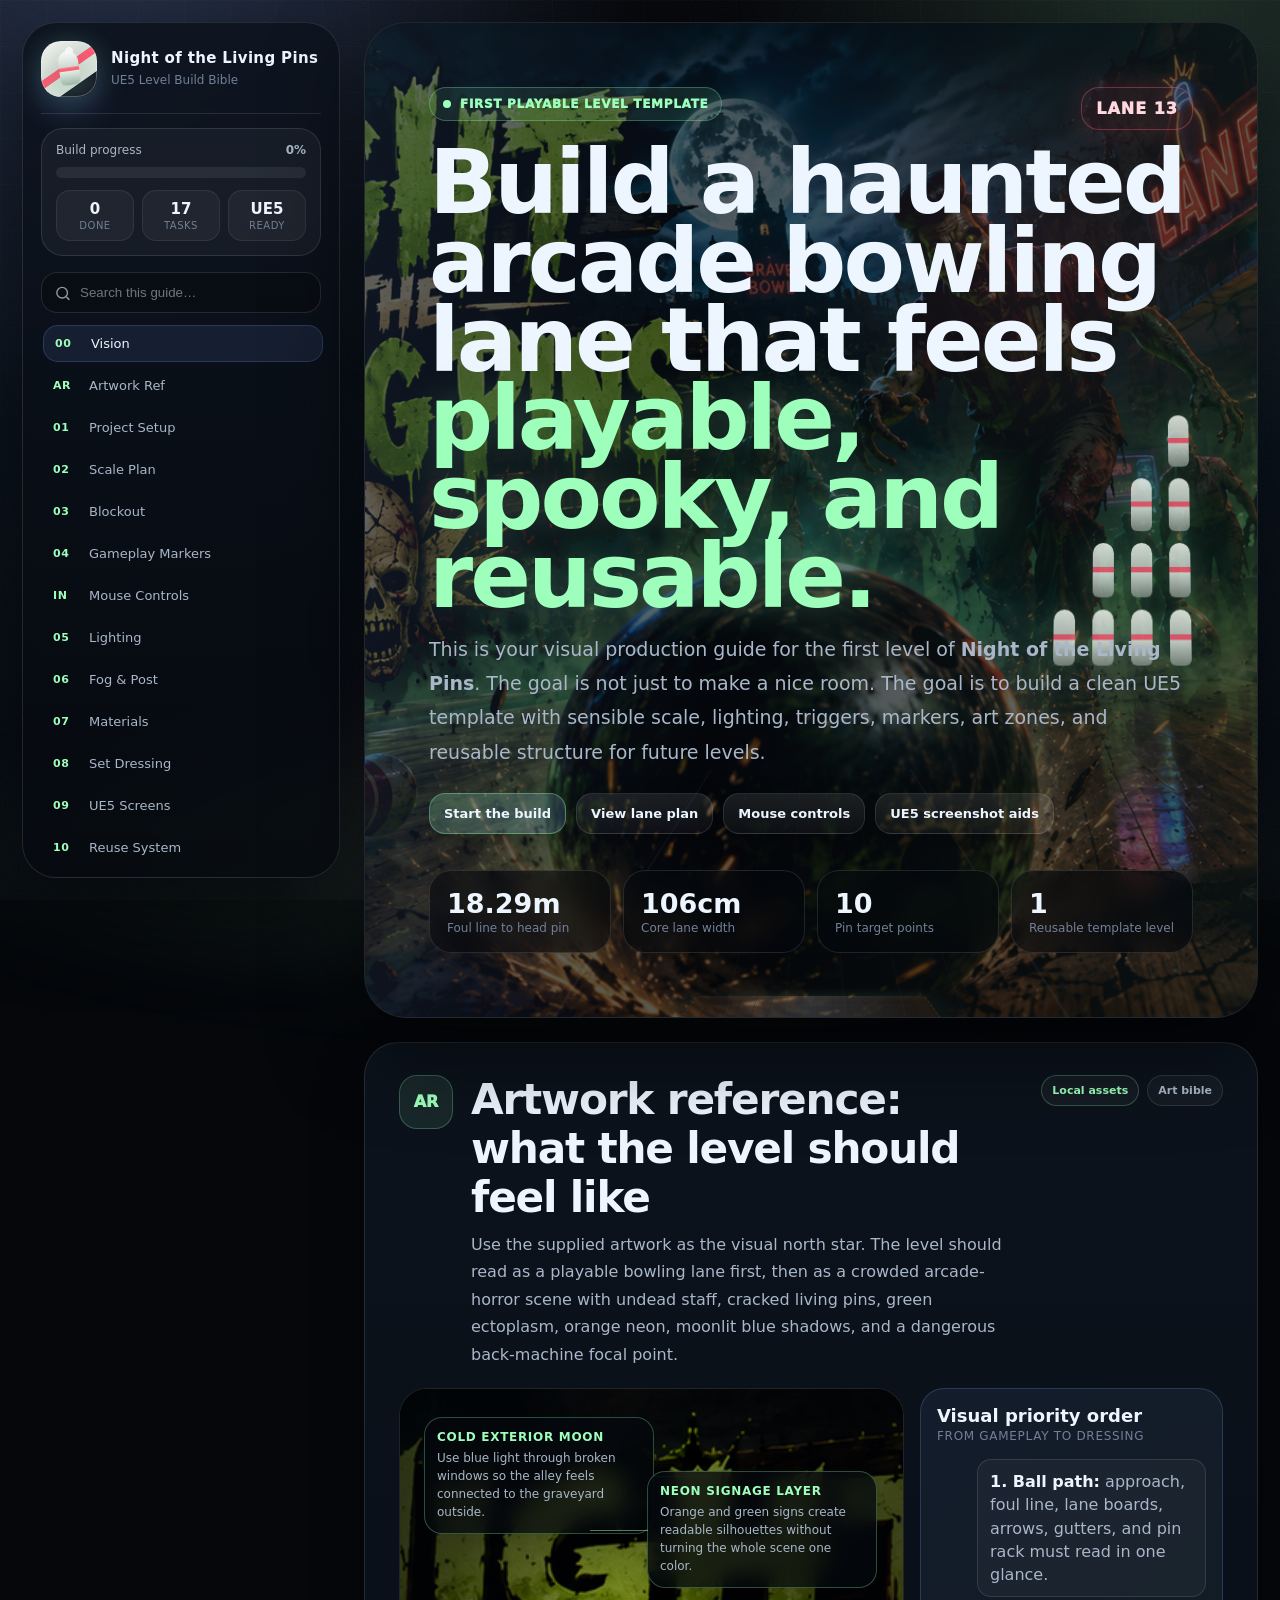
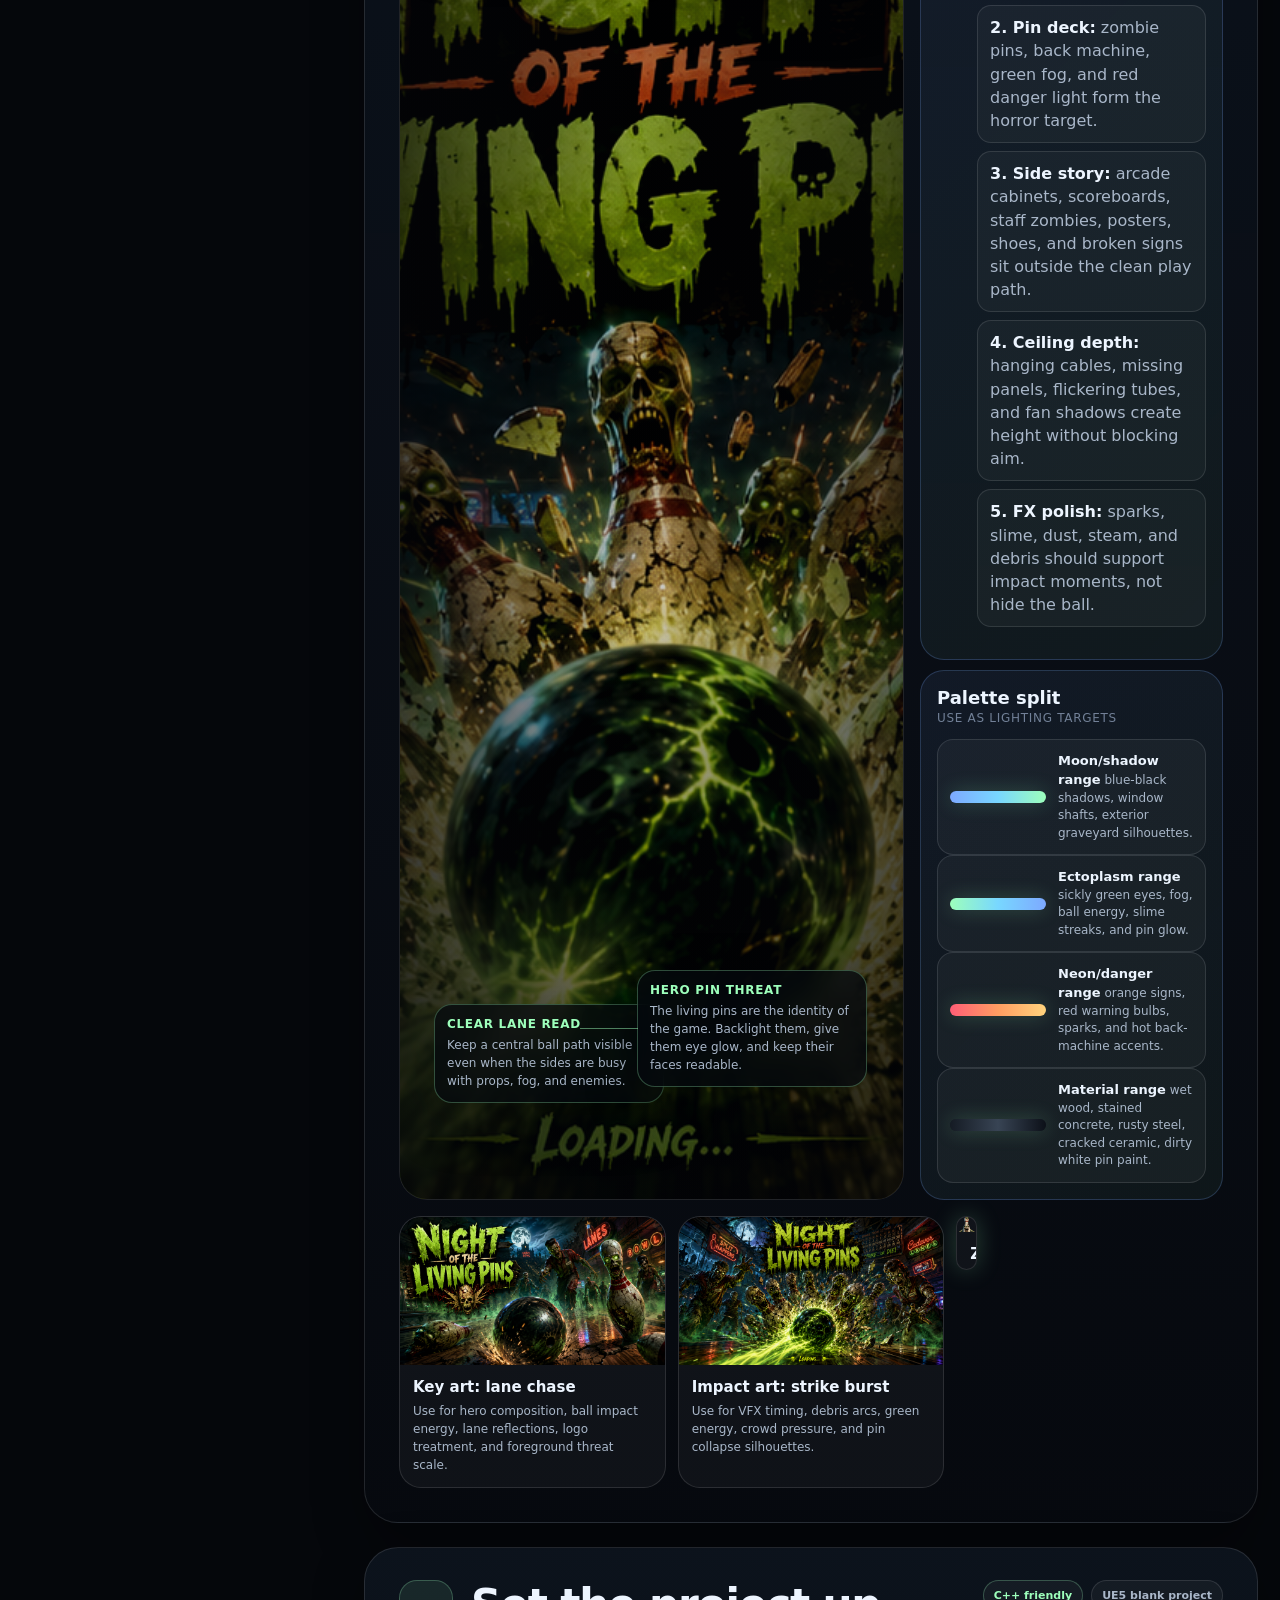
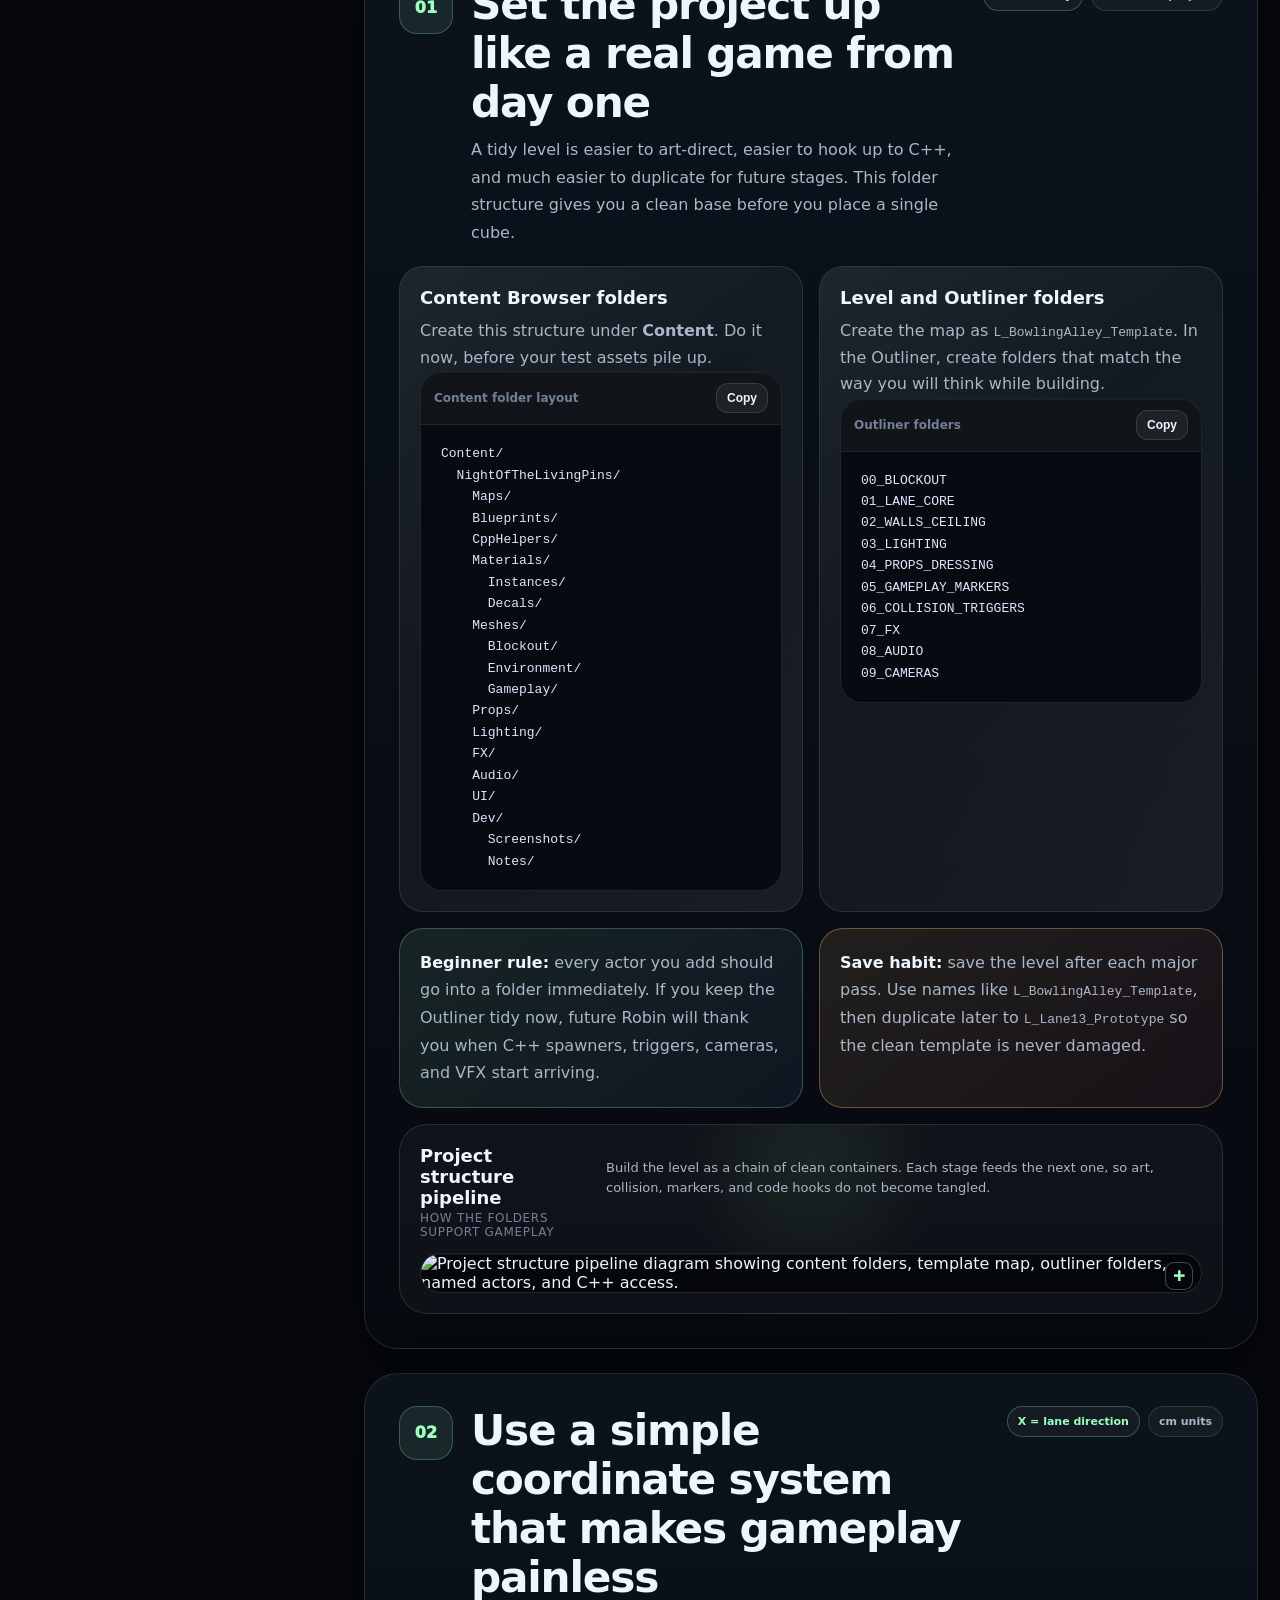
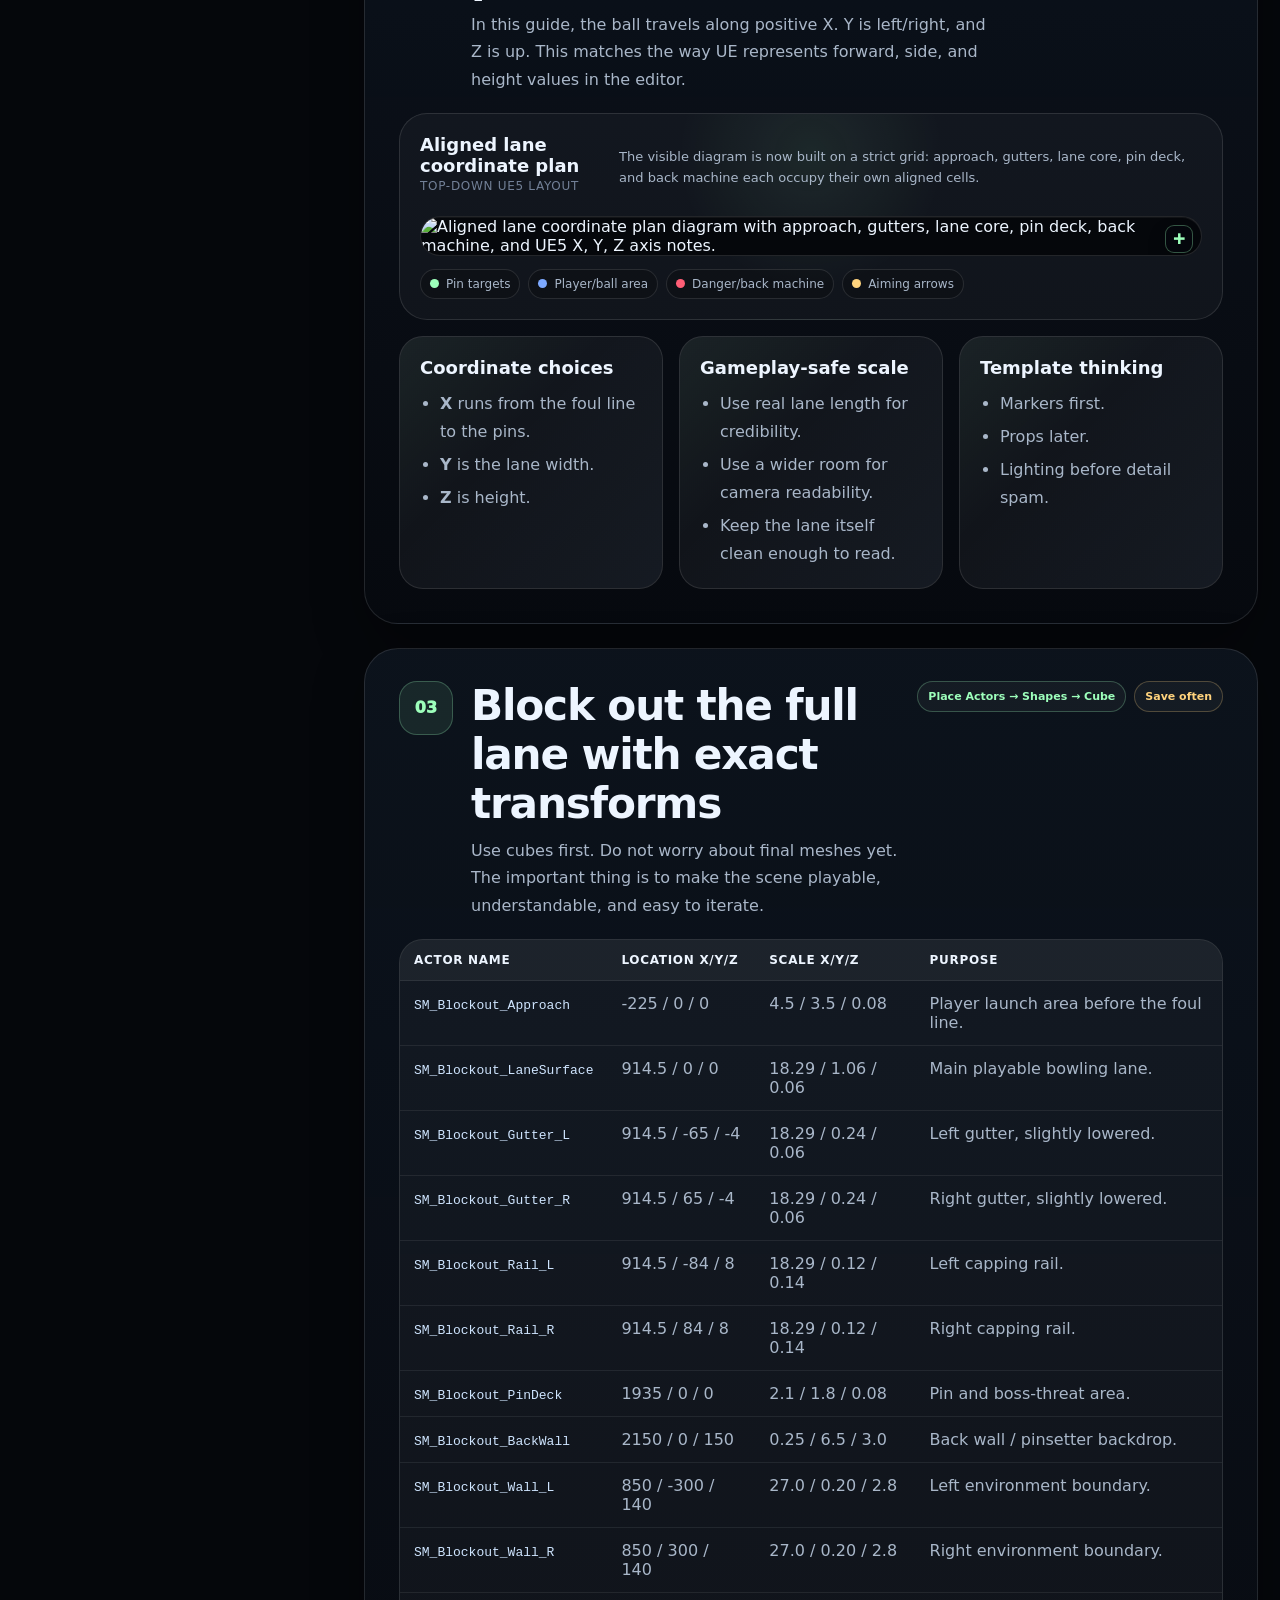
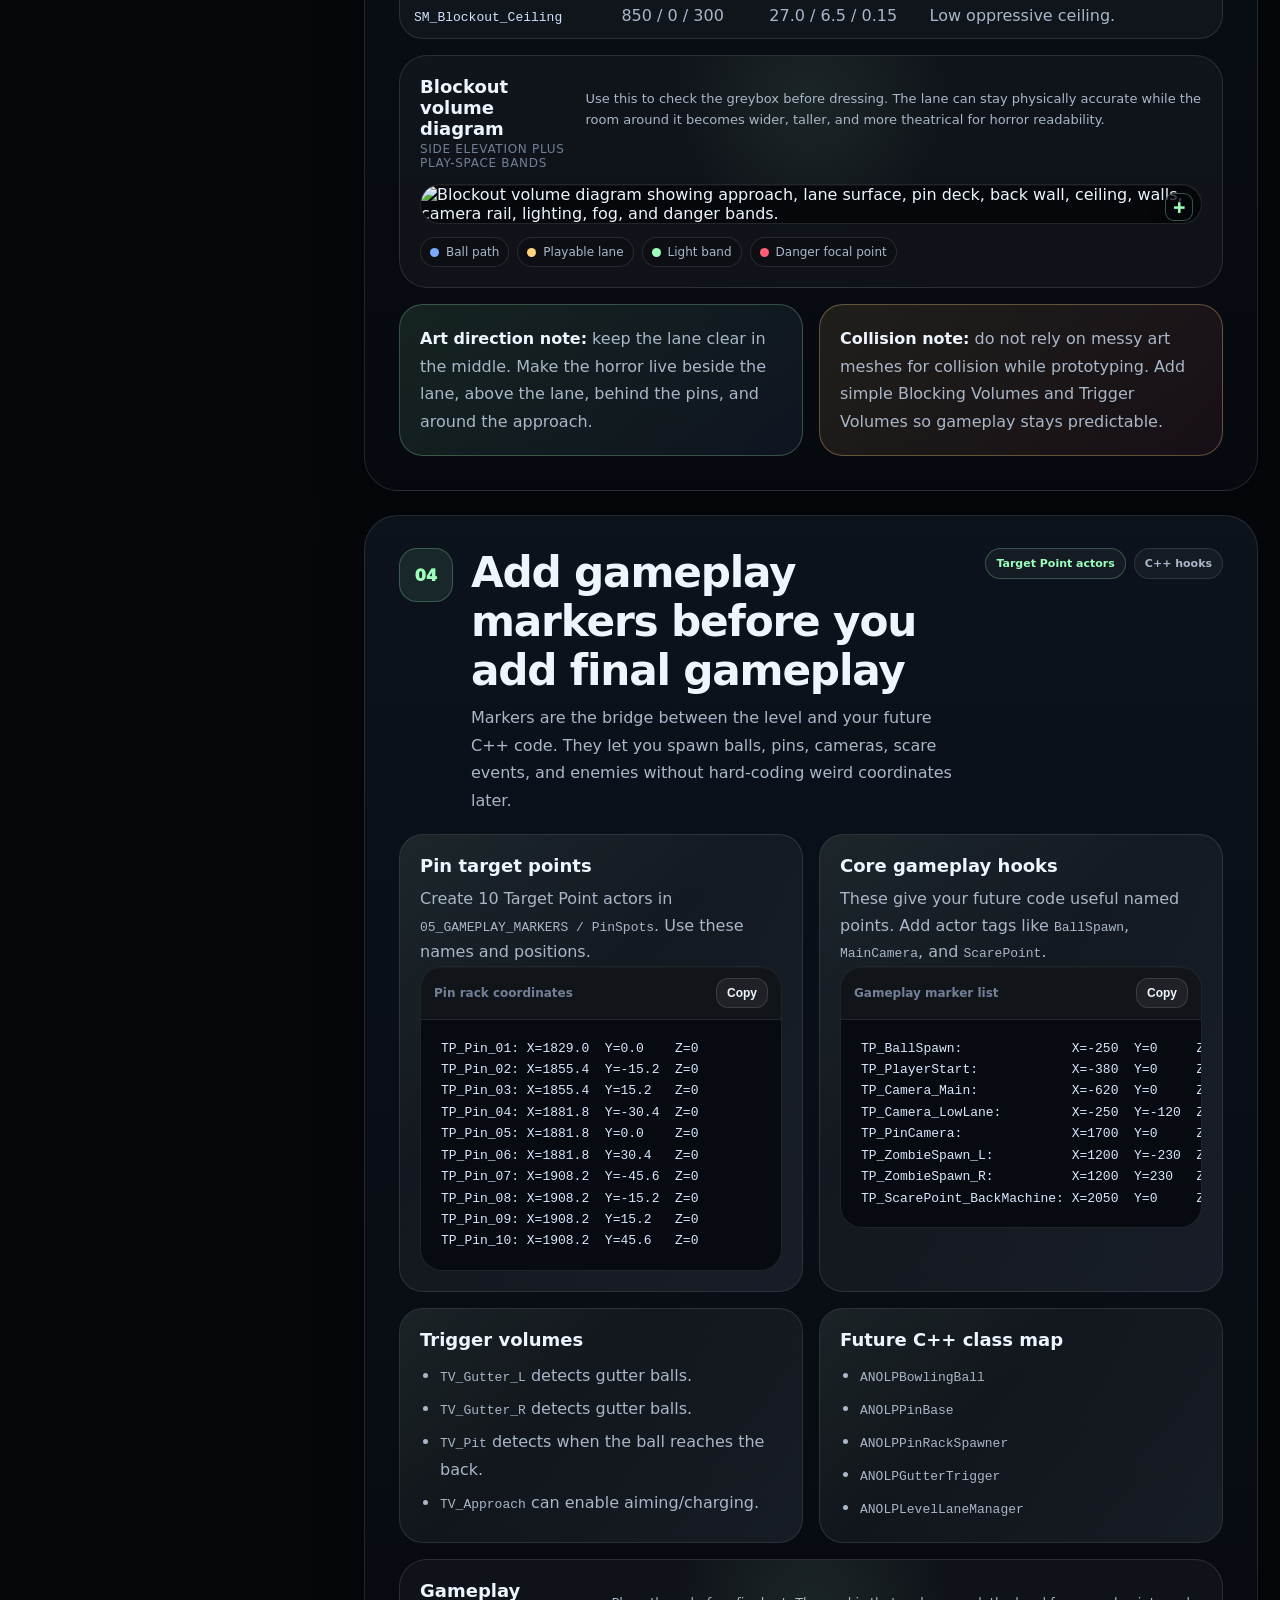
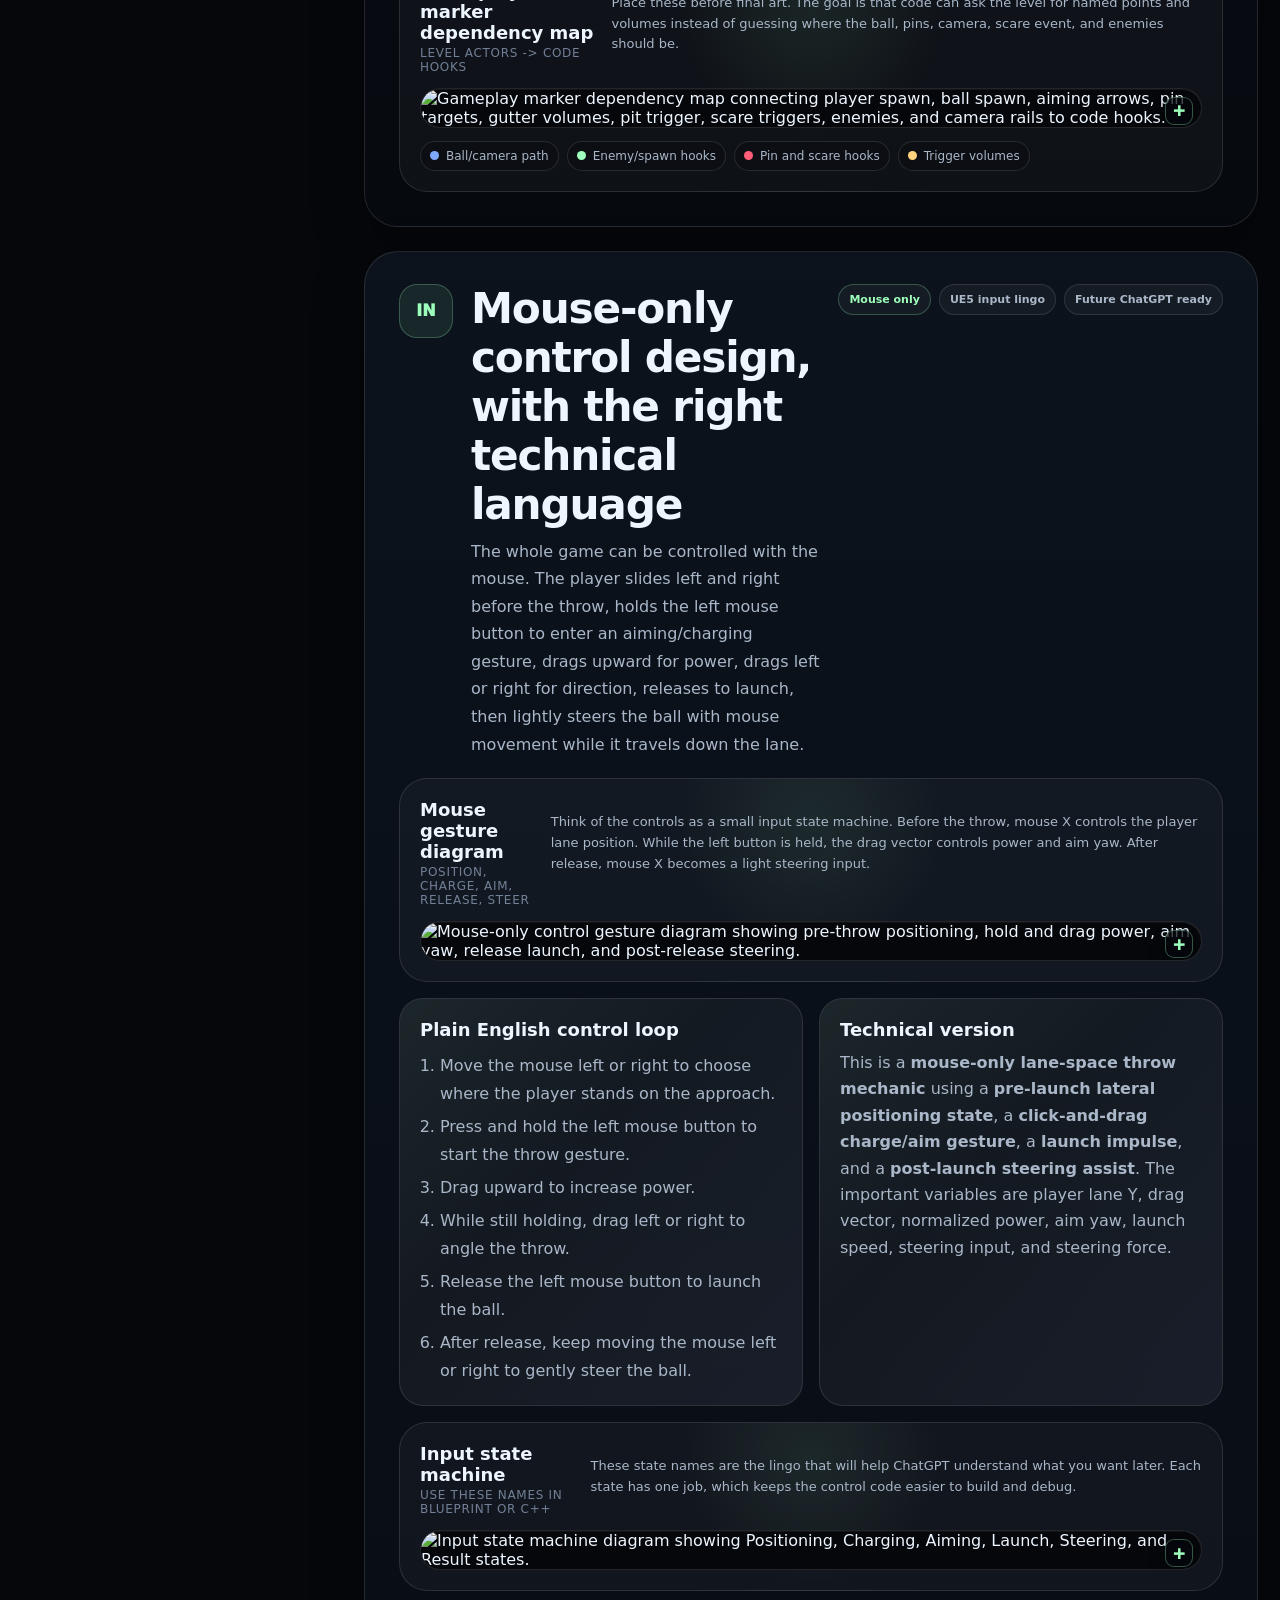
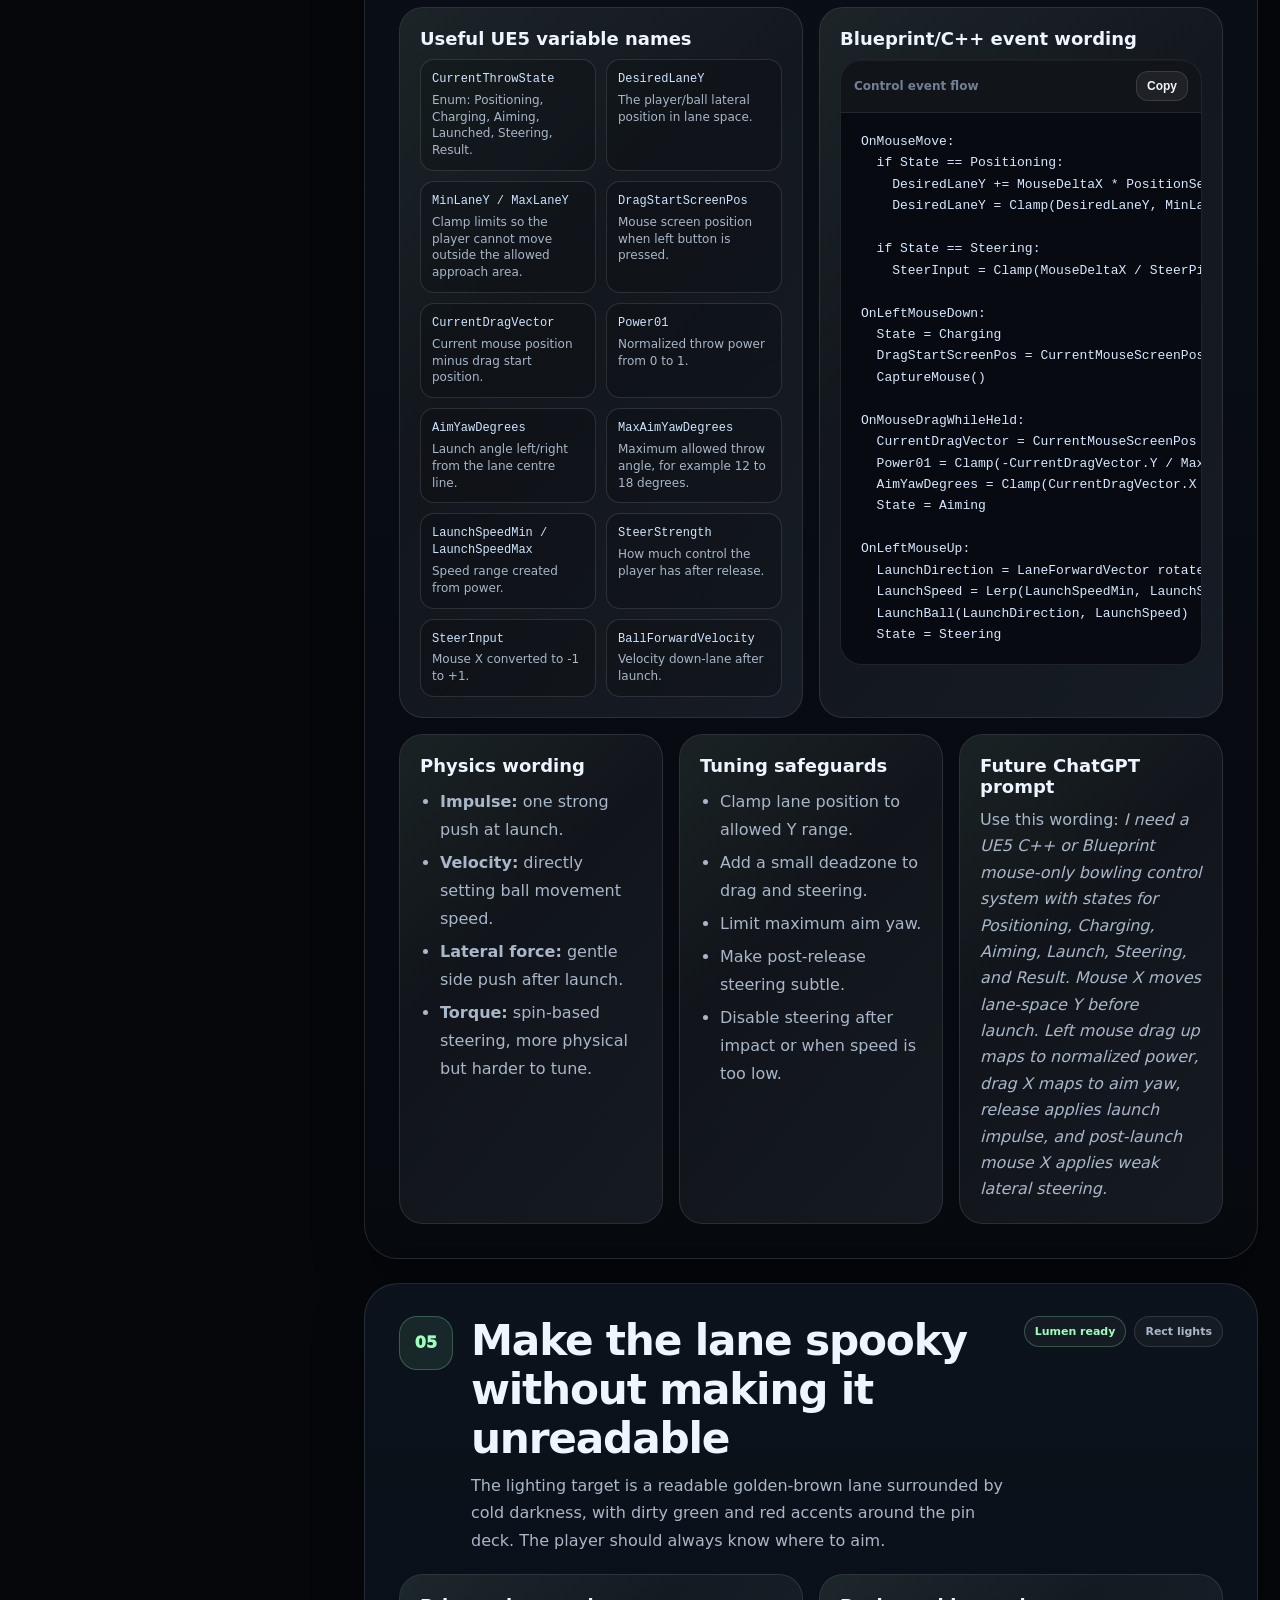
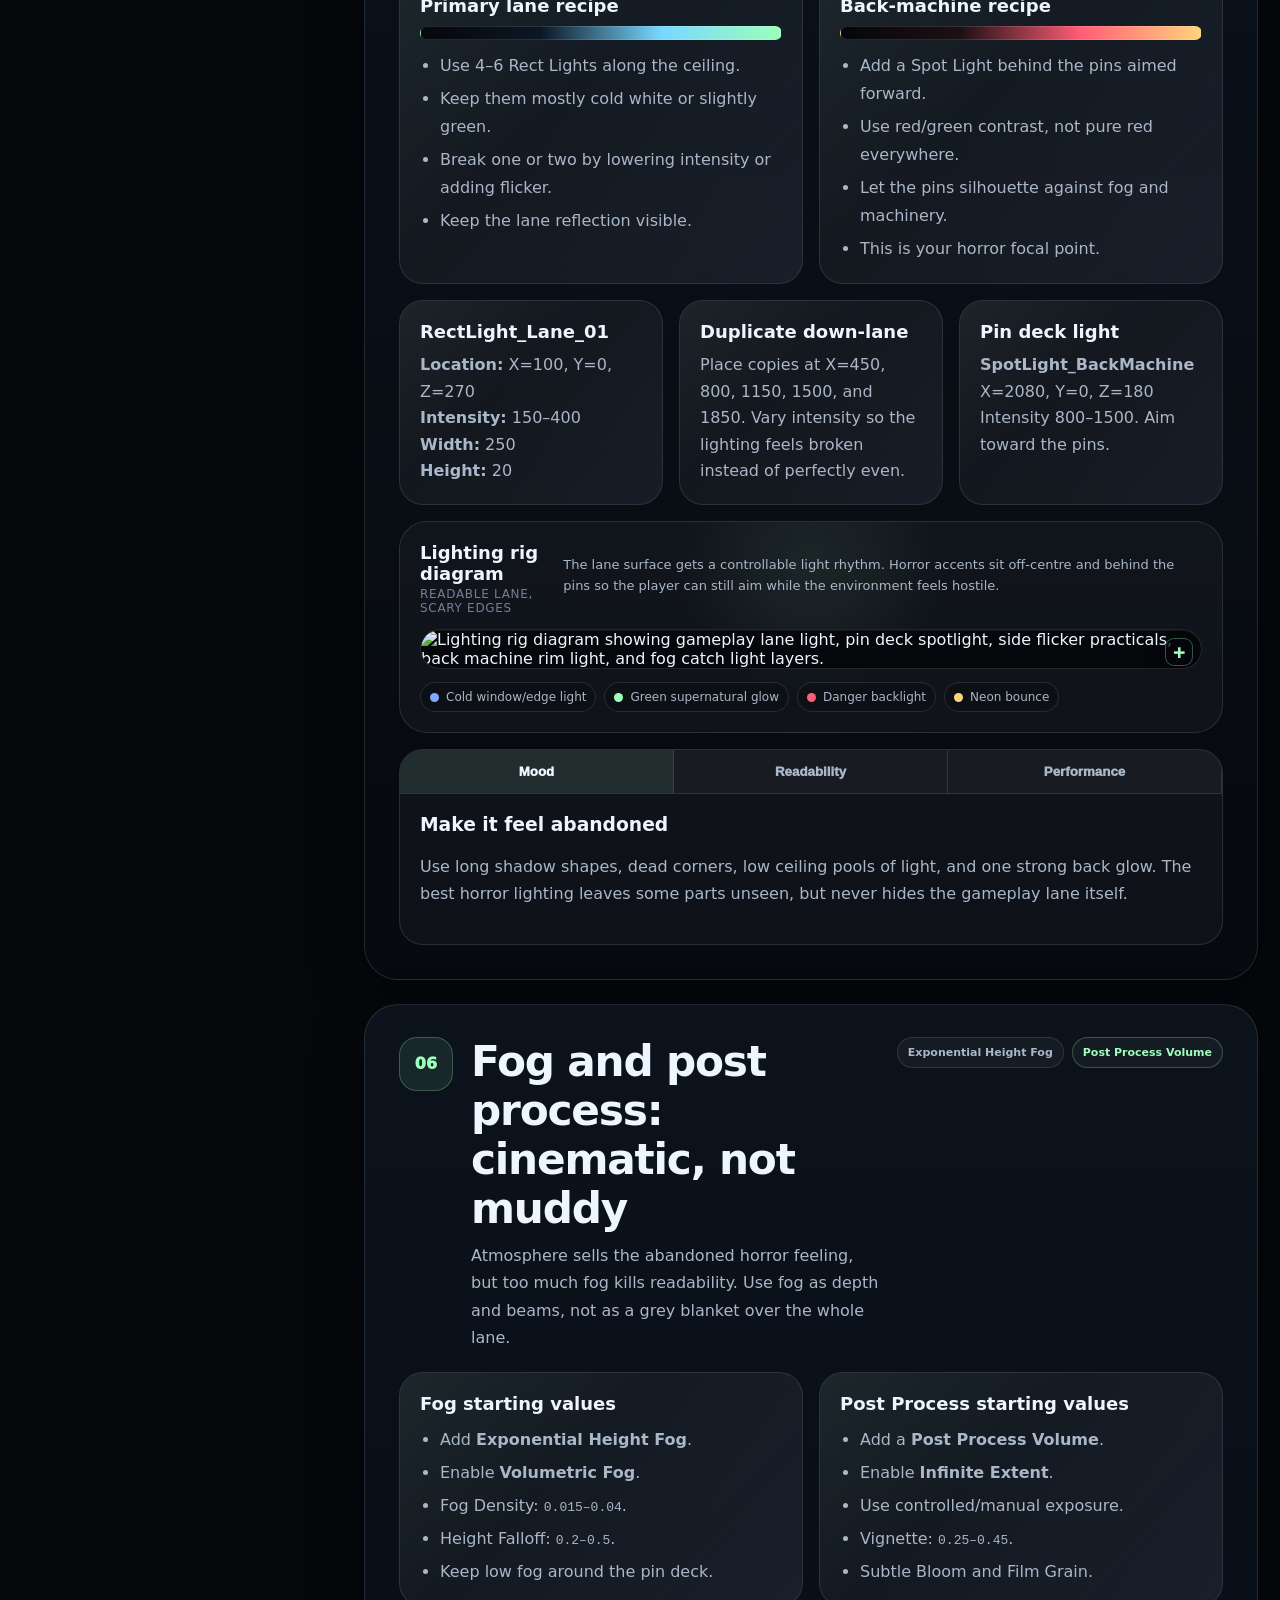
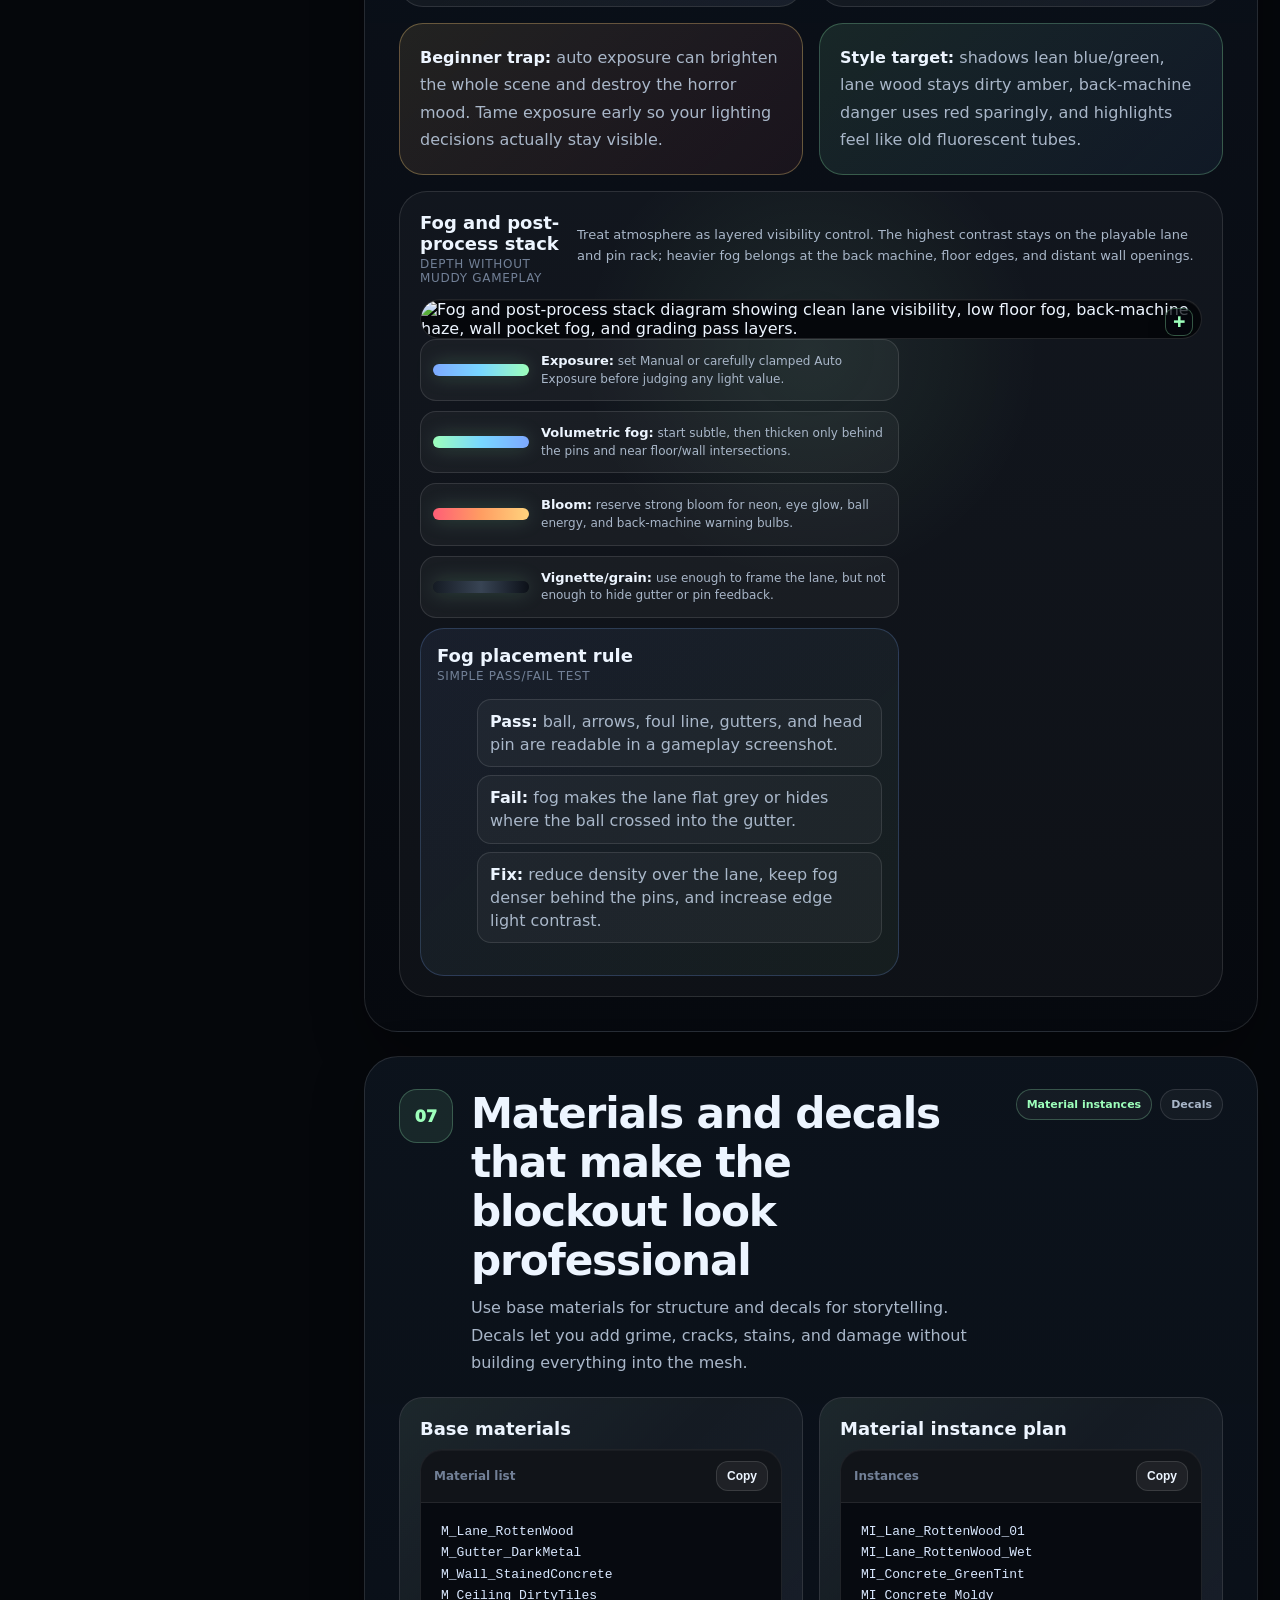
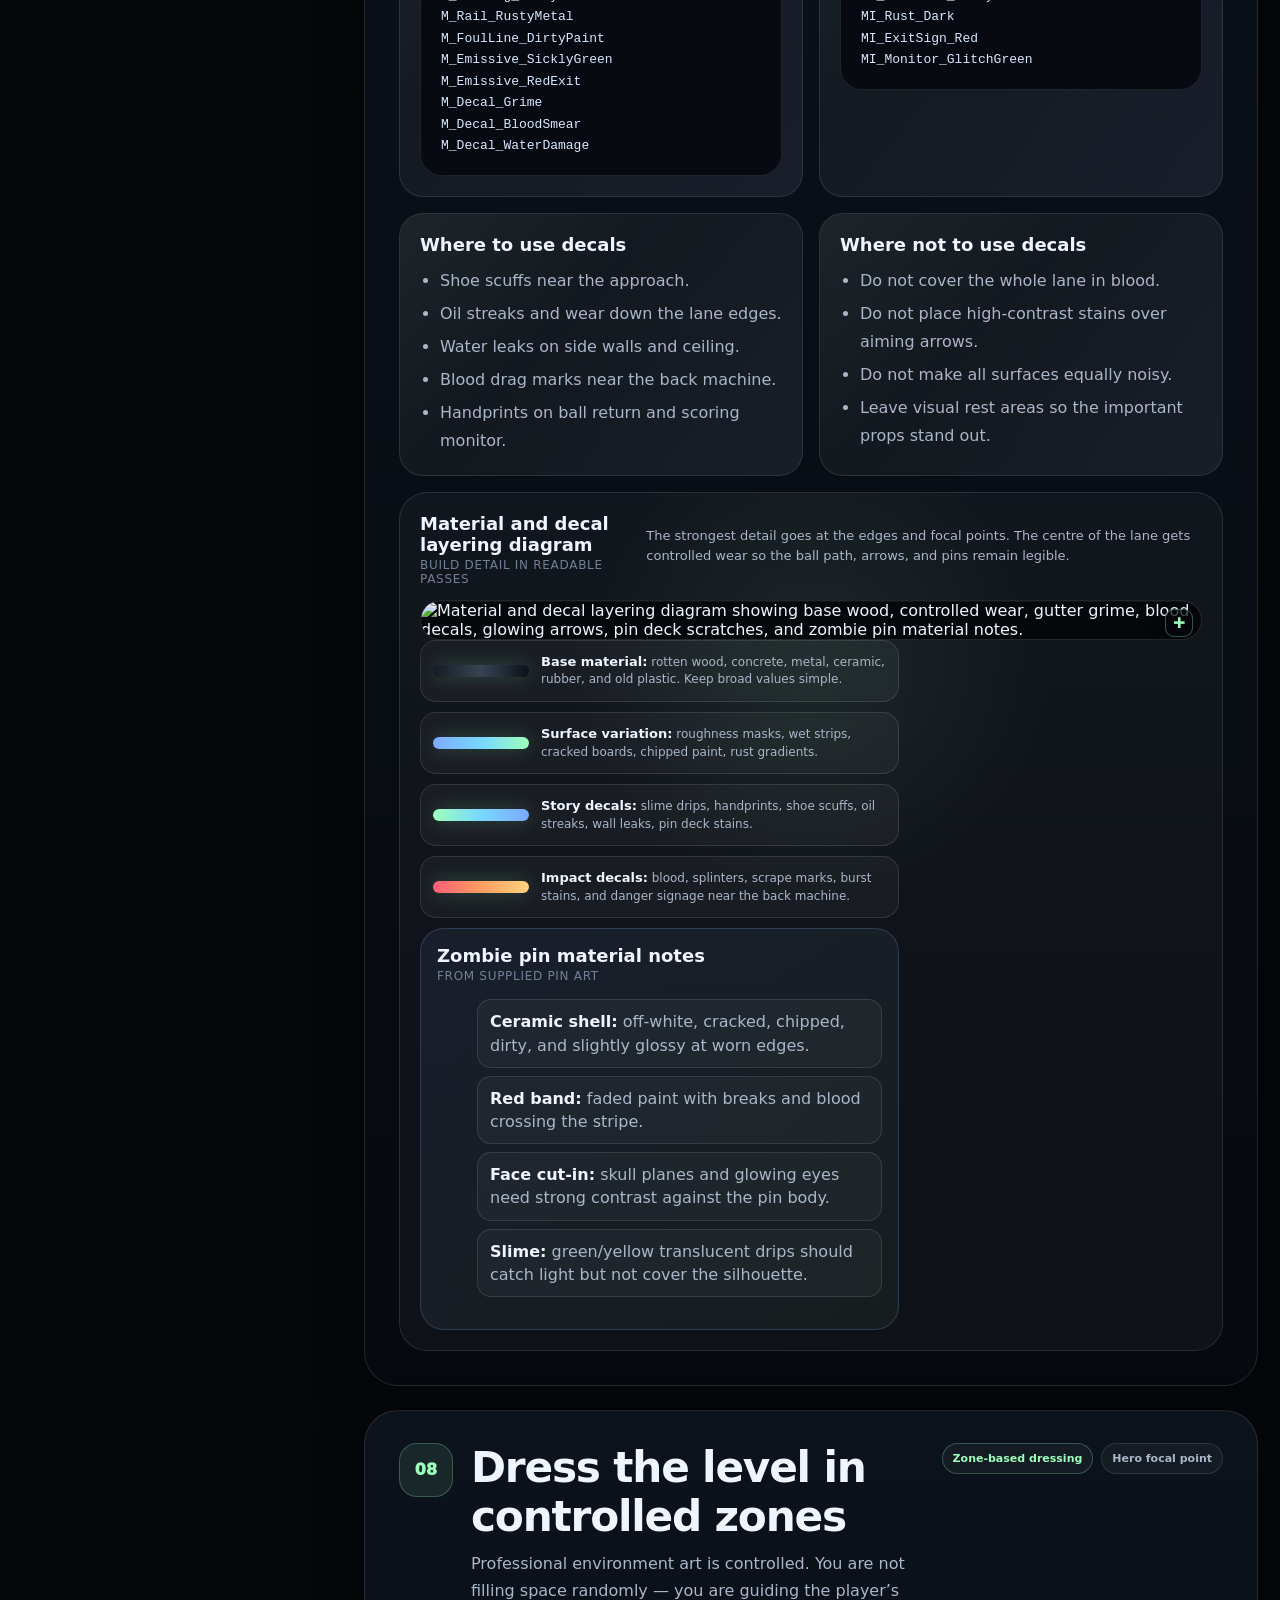
==== commit 57345d7f: "Add files via upload" ====
--- a/preview.html
+++ b/preview.html
@@ -4,6 +4,14 @@
   <meta charset="UTF-8" />
   <meta name="viewport" content="width=device-width, initial-scale=1.0" />
   <meta name="description" content="A cinematic, responsive Unreal Engine 5 level-building guide for Night of the Living Pins." />
+  <meta name="theme-color" content="#14070b" />
+  <meta name="mobile-web-app-capable" content="yes" />
+  <meta name="apple-mobile-web-app-capable" content="yes" />
+  <meta name="apple-mobile-web-app-title" content="Living Pins" />
+  <link rel="manifest" href="manifest.webmanifest" />
+  <link rel="icon" type="image/png" sizes="32x32" href="assets/icon-32.png" />
+  <link rel="icon" type="image/png" sizes="192x192" href="assets/icon-192.png" />
+  <link rel="apple-touch-icon" sizes="180x180" href="assets/apple-touch-icon.png" />
   <title>Night of the Living Pins — UE5 Level Build Bible</title>
   <style>
     :root{
@@ -56,7 +64,7 @@
     .skip-link{position:absolute;left:18px;top:-80px;padding:12px 14px;background:#0d1421;border:1px solid var(--line);border-radius:14px;z-index:99;text-decoration:none}.skip-link:focus{top:18px}
     .app{display:grid;grid-template-columns:var(--sidebar) minmax(0,1fr);gap:24px;max-width:1680px;margin:0 auto;padding:22px;position:relative}
     .mobilebar{display:none;position:sticky;top:0;z-index:60;min-height:var(--topbar);align-items:center;justify-content:space-between;padding:12px 14px;margin:-22px -22px 18px;background:rgba(5,7,11,.76);backdrop-filter:blur(18px);border-bottom:1px solid var(--line)}
-    .hamburger,.iconbtn{border:1px solid var(--line);background:rgba(255,255,255,.06);color:var(--ink);border-radius:15px;padding:10px 12px;font-weight:900;cursor:pointer}.hamburger{display:flex;align-items:center;gap:9px}.hamburger span{display:grid;gap:4px}.hamburger i{display:block;width:18px;height:2px;border-radius:999px;background:var(--ink)}
+    .hamburger,.iconbtn{border:1px solid var(--line);background:rgba(255,255,255,.06);color:var(--ink);border-radius:15px;padding:10px 12px;font-weight:900;cursor:pointer}.hamburger{display:flex;align-items:center;gap:9px}.hamburger span{display:grid;gap:4px}.hamburger i{display:block;width:18px;height:2px;border-radius:999px;background:var(--ink)}.navBack,.navScrim{display:none}
     aside{position:sticky;top:22px;height:calc(100vh - 44px);overflow:auto;border:1px solid var(--line);border-radius:var(--radius2);background:linear-gradient(180deg,rgba(12,18,28,.86),rgba(5,8,13,.72));box-shadow:var(--shadow);backdrop-filter:blur(22px);padding:18px;scrollbar-width:thin;scrollbar-color:rgba(157,255,187,.35) transparent}
     .brand{display:grid;grid-template-columns:56px 1fr;gap:14px;align-items:center;padding-bottom:16px;border-bottom:1px solid var(--line);margin-bottom:14px}
     .emblem{width:56px;height:56px;border-radius:20px;position:relative;overflow:hidden;background:radial-gradient(circle at 50% 18%,#fff 0 7%,transparent 8%),linear-gradient(145deg,#f7faf3 0%,#d9e1dc 42%,#ff5e76 43% 52%,#dde8df 53% 72%,#18202b 73%);box-shadow:inset 0 0 0 1px rgba(255,255,255,.28),0 14px 32px rgba(125,169,255,.22),0 0 28px rgba(157,255,187,.14)}
@@ -72,16 +80,54 @@
     .grid{display:grid;gap:16px}.grid.two{grid-template-columns:repeat(2,minmax(0,1fr))}.grid.three{grid-template-columns:repeat(3,minmax(0,1fr))}.grid.four{grid-template-columns:repeat(4,minmax(0,1fr))}.tile{position:relative;border:1px solid var(--line);background:rgba(255,255,255,.045);border-radius:24px;padding:20px;overflow:hidden}.tile:before{content:"";position:absolute;inset:-1px;pointer-events:none;background:linear-gradient(135deg,rgba(157,255,187,.10),transparent 40%,rgba(125,169,255,.08));opacity:.55}.tile>*{position:relative}.tile h3{margin:0 0 10px;font-size:18px}.tile p{margin:0;color:var(--muted);line-height:1.65}.tile ul,.tile ol{margin:12px 0 0;padding-left:20px;color:var(--muted);line-height:1.75}.tile li+li{margin-top:5px}.tile .big{font-size:38px;font-weight:950;letter-spacing:-1px}.callout{border:1px solid rgba(157,255,187,.25);background:linear-gradient(135deg,rgba(157,255,187,.10),rgba(125,169,255,.07));border-radius:24px;padding:20px;color:var(--muted);line-height:1.72}.callout strong{color:var(--ink)}.warning{border-color:rgba(255,211,125,.32);background:linear-gradient(135deg,rgba(255,211,125,.10),rgba(255,94,118,.07))}
     .codeBlock{position:relative;border:1px solid rgba(255,255,255,.10);border-radius:22px;background:#070a10;overflow:hidden;box-shadow:inset 0 1px 0 rgba(255,255,255,.04)}.codeTop{display:flex;align-items:center;justify-content:space-between;gap:12px;border-bottom:1px solid rgba(255,255,255,.08);padding:11px 13px;background:rgba(255,255,255,.04);color:var(--soft);font-size:12px;font-weight:850}.copyBtn{border:1px solid rgba(255,255,255,.12);background:rgba(255,255,255,.06);color:var(--ink);border-radius:12px;padding:7px 10px;cursor:pointer;font-weight:900;font-size:12px}.copyBtn:hover{border-color:rgba(157,255,187,.34)}pre{margin:0;overflow:auto;padding:18px 20px;color:#d9e8ff;font-size:13px;line-height:1.65;tab-size:2}.kbd{font-family:var(--mono);font-size:.9em;border:1px solid rgba(255,255,255,.15);border-bottom-color:rgba(255,255,255,.25);background:rgba(255,255,255,.08);padding:2px 6px;border-radius:7px;color:var(--ink)}
     .tableWrap{overflow:auto;border:1px solid var(--line);border-radius:24px;background:rgba(255,255,255,.035)}table{width:100%;border-collapse:collapse;min-width:760px}th,td{text-align:left;border-bottom:1px solid rgba(255,255,255,.075);padding:13px 14px;color:var(--muted);vertical-align:top}th{color:var(--ink);font-size:12px;text-transform:uppercase;letter-spacing:.7px;background:rgba(255,255,255,.045)}td code{color:#cfe5ff}tr:last-child td{border-bottom:0}.statusPill{display:inline-flex;align-items:center;gap:6px;border-radius:999px;padding:5px 8px;background:rgba(157,255,187,.08);border:1px solid rgba(157,255,187,.2);color:var(--acid);font-size:11px;font-weight:900}
-    .diagramWrap{position:relative;border:1px solid var(--line);border-radius:28px;background:radial-gradient(circle at 50% 20%,rgba(157,255,187,.08),transparent 30%),rgba(255,255,255,.035);padding:20px;overflow:hidden}.diagramWrap svg{width:100%;height:auto;display:block;filter:drop-shadow(0 20px 45px rgba(0,0,0,.28))}.legend{display:flex;gap:8px;flex-wrap:wrap;margin-top:13px}.legend span{display:inline-flex;align-items:center;gap:7px;color:var(--muted);font-size:12px;border:1px solid var(--line);border-radius:999px;padding:7px 9px;background:rgba(0,0,0,.18)}.dot{width:9px;height:9px;border-radius:50%;background:var(--acid)}.dot.blue{background:var(--blue)}.dot.red{background:var(--red)}.dot.amber{background:var(--amber)}
+    .diagramWrap{position:relative;border:1px solid var(--line);border-radius:28px;background:radial-gradient(circle at 50% 20%,rgba(157,255,187,.08),transparent 30%),rgba(255,255,255,.035);padding:20px;overflow:hidden}.diagramWrap svg{width:100%;height:auto;display:block;filter:drop-shadow(0 20px 45px rgba(0,0,0,.28))}.diagramImageFrame{position:relative;margin:0;border:1px solid rgba(255,255,255,.12);border-radius:24px;background:#05070b;overflow:hidden;box-shadow:inset 0 1px 0 rgba(255,255,255,.05);cursor:zoom-in}.diagramImageFrame:after{content:"+";position:absolute;right:8px;top:8px;width:26px;height:26px;display:grid;place-items:center;border:1px solid rgba(157,255,187,.32);border-radius:9px;background:rgba(5,8,13,.72);color:var(--acid);font-weight:950;font-size:16px;box-shadow:0 8px 18px rgba(0,0,0,.24)}.diagramImageFrame:focus-visible{outline:3px solid rgba(157,255,187,.42);outline-offset:4px}.diagramImageFrame img{display:block;width:100%;height:auto;max-width:100%}.diagramSource{display:none!important}.legend{display:flex;gap:8px;flex-wrap:wrap;margin-top:13px}.legend span{display:inline-flex;align-items:center;gap:7px;color:var(--muted);font-size:12px;border:1px solid var(--line);border-radius:999px;padding:7px 9px;background:rgba(0,0,0,.18)}.dot{width:9px;height:9px;border-radius:50%;background:var(--acid)}.dot.blue{background:var(--blue)}.dot.red{background:var(--red)}.dot.amber{background:var(--amber)}
     .heroBackdrop{position:absolute;inset:0;width:100%;height:100%;object-fit:cover;opacity:.32;filter:saturate(1.14) contrast(1.05);z-index:0}.heroBackdrop~.heroGrid{z-index:1}.diagramTitle{display:flex;justify-content:space-between;align-items:flex-start;gap:16px;margin-bottom:14px}.diagramTitle strong{display:block;font-size:18px}.diagramTitle span{display:block;color:var(--soft);font-size:12px;text-transform:uppercase;letter-spacing:.7px;margin-top:3px}.diagramNote{color:var(--muted);font-size:13px;line-height:1.6;max-width:760px}.diagramGrid{display:grid;grid-template-columns:minmax(0,1.25fr) minmax(280px,.75fr);gap:16px}.diagramStack{display:grid;gap:10px}.flowDiagram{display:grid;grid-template-columns:repeat(5,minmax(0,1fr));gap:10px;align-items:stretch}.flowNode,.specNode{position:relative;border:1px solid var(--line);background:rgba(0,0,0,.20);border-radius:18px;padding:14px;min-height:112px}.flowNode:after{content:"";position:absolute;right:-11px;top:50%;width:12px;height:2px;background:rgba(157,255,187,.36)}.flowNode:last-child:after{display:none}.flowNode b,.specNode b{display:block;color:var(--ink);font-size:13px}.flowNode span,.specNode span{display:block;color:var(--soft);font-size:12px;line-height:1.45;margin-top:6px}.specGrid{display:grid;grid-template-columns:repeat(2,minmax(0,1fr));gap:10px}.assetBoard{position:relative;min-height:480px;border:1px solid var(--line);border-radius:28px;overflow:hidden;background:#05070b}.assetBoard img{position:absolute;inset:0;width:100%;height:100%;object-fit:cover;display:block;filter:saturate(1.06) contrast(1.04)}.assetBoard:after{content:"";position:absolute;inset:0;background:linear-gradient(90deg,rgba(3,4,7,.72),rgba(3,4,7,.18) 48%,rgba(3,4,7,.62)),linear-gradient(0deg,rgba(3,4,7,.66),transparent 42%,rgba(3,4,7,.28));pointer-events:none}.assetLabel{position:absolute;z-index:2;max-width:230px;border:1px solid rgba(157,255,187,.28);background:rgba(5,8,13,.78);backdrop-filter:blur(10px);border-radius:18px;padding:12px;box-shadow:var(--shadow2)}.assetLabel b{display:block;color:var(--acid);font-size:12px;text-transform:uppercase;letter-spacing:.7px}.assetLabel span{display:block;color:var(--muted);font-size:12px;line-height:1.5;margin-top:5px}.assetLabel:before{content:"";position:absolute;width:58px;height:1px;background:rgba(157,255,187,.48);top:50%}.assetLabel.left:before{right:-58px}.assetLabel.right:before{left:-58px}.artThumbs{display:grid;grid-template-columns:repeat(3,minmax(0,1fr));gap:12px}.artThumb{border:1px solid var(--line);border-radius:22px;overflow:hidden;background:rgba(255,255,255,.04)}.artThumb img{width:100%;aspect-ratio:16/9;object-fit:cover;display:block}.artThumb.pin img{aspect-ratio:16/13;object-fit:cover;object-position:50% 15%}.artThumb div{padding:13px}.artThumb h3{margin:0 0 6px;font-size:15px}.artThumb p{margin:0;color:var(--muted);font-size:12px;line-height:1.5}.blueprintPanel{border:1px solid rgba(125,169,255,.22);background:linear-gradient(135deg,rgba(125,169,255,.08),rgba(157,255,187,.05));border-radius:24px;padding:16px}.stackLayer{display:grid;grid-template-columns:96px 1fr;gap:12px;align-items:center;border:1px solid var(--line);background:rgba(255,255,255,.04);border-radius:16px;padding:12px}.stackLayer strong{color:var(--ink);font-size:13px}.stackLayer span{color:var(--muted);font-size:12px;line-height:1.45}.miniBar{height:12px;border-radius:999px;background:linear-gradient(90deg,var(--acid),var(--cyan),var(--blue));box-shadow:0 0 20px rgba(157,255,187,.22)}.miniBar.red{background:linear-gradient(90deg,var(--red),var(--orange),var(--amber))}.miniBar.cold{background:linear-gradient(90deg,var(--blue),var(--cyan),var(--acid))}.miniBar.dark{background:linear-gradient(90deg,#151b24,#384454,#0c1018)}.diagramChecklist{display:grid;gap:8px}.diagramChecklist li{list-style:none;border:1px solid var(--line);border-radius:14px;background:rgba(255,255,255,.035);padding:10px 12px;color:var(--muted);line-height:1.45}.diagramChecklist li strong{color:var(--ink)}
     .diagramWrap svg{display:none}.precisionDiagram{position:relative;border:1px solid rgba(255,255,255,.12);border-radius:24px;background:linear-gradient(rgba(255,255,255,.03) 1px,transparent 1px),linear-gradient(90deg,rgba(255,255,255,.025) 1px,transparent 1px),radial-gradient(circle at 70% 12%,rgba(157,255,187,.10),transparent 32%),rgba(4,7,12,.72);background-size:36px 36px,36px 36px,auto,auto;padding:18px;overflow:hidden}.precisionDiagram+.legend{margin-top:14px}.planGrid{display:grid;grid-template-columns:minmax(104px,.9fr) minmax(280px,4fr) minmax(104px,.95fr) minmax(76px,.65fr);grid-template-rows:64px 48px 150px 48px 64px;gap:8px;min-height:382px}.planCell{border:1px solid rgba(255,255,255,.12);border-radius:16px;background:rgba(255,255,255,.045);display:grid;place-items:center;text-align:center;padding:10px;color:var(--muted);font-size:12px;line-height:1.35}.planCell strong{display:block;color:var(--ink);font-size:13px;margin-bottom:3px}.planCell small{display:block;color:var(--soft);font-size:11px}.approachCell{grid-column:1;grid-row:3;background:rgba(125,169,255,.12);border-color:rgba(125,169,255,.30)}.laneCell{grid-column:2;grid-row:3;position:relative;background:linear-gradient(90deg,#5f351b,#c18a43 48%,#6d3d20);border-color:rgba(255,211,125,.35);overflow:hidden}.laneCell:before{content:"";position:absolute;inset:0;background:repeating-linear-gradient(90deg,rgba(0,0,0,.20) 0 1px,transparent 1px 44px),linear-gradient(0deg,rgba(255,255,255,.06),transparent 42%,rgba(0,0,0,.10));pointer-events:none}.laneCell>*{position:relative}.gutterTop{grid-column:2;grid-row:2;background:rgba(0,0,0,.30)}.gutterBottom{grid-column:2;grid-row:4;background:rgba(0,0,0,.30)}.sideTop{grid-column:1/5;grid-row:1;background:rgba(120,215,255,.08);border-color:rgba(120,215,255,.22)}.sideBottom{grid-column:1/5;grid-row:5;background:rgba(120,215,255,.06);border-color:rgba(120,215,255,.18)}.pinDeckCell{grid-column:3;grid-row:2/5;background:rgba(157,255,187,.10);border-color:rgba(157,255,187,.28)}.machineCell{grid-column:4;grid-row:1/6;background:rgba(255,94,118,.10);border-color:rgba(255,94,118,.30)}.centreLine{position:absolute;left:0;right:0;top:50%;height:2px;background:rgba(157,255,187,.55);box-shadow:0 0 18px rgba(157,255,187,.30)}.aimArrows{display:flex;gap:18px;justify-content:center;margin-top:18px}.aimArrows i{width:0;height:0;border-top:9px solid transparent;border-bottom:9px solid transparent;border-left:18px solid var(--amber);filter:drop-shadow(0 0 10px rgba(255,211,125,.26))}.pinRackMini{display:grid;grid-template-columns:repeat(4,16px);grid-auto-rows:16px;gap:7px;justify-content:center;align-content:center}.pinDot{width:15px;height:15px;border-radius:50%;background:#edf5ff;border:2px solid var(--red);box-shadow:0 0 14px rgba(157,255,187,.20)}.rackGap{visibility:hidden}.axisStrip{display:grid;grid-template-columns:repeat(4,1fr);gap:8px;margin-top:12px}.axisStrip span{border:1px solid rgba(255,255,255,.12);border-radius:12px;background:rgba(0,0,0,.20);padding:9px 10px;color:var(--muted);font-size:12px}.axisStrip strong{color:var(--ink)}.flowClean{display:grid;grid-template-columns:repeat(5,minmax(0,1fr));gap:12px}.flowClean .flowNode{min-height:132px;border-color:rgba(157,255,187,.22);display:grid;grid-template-rows:auto 1fr}.stateMachine{display:grid;grid-template-columns:repeat(6,minmax(0,1fr));gap:10px}.stateNode{border:1px solid rgba(157,255,187,.24);border-radius:16px;background:rgba(0,0,0,.22);padding:14px;min-height:124px;position:relative}.stateNode:after{content:"";position:absolute;right:-10px;top:50%;width:10px;height:2px;background:rgba(157,255,187,.5)}.stateNode:last-child:after{display:none}.stateNode b{display:block;color:var(--ink);font-size:13px}.stateNode span{display:block;margin-top:7px;color:var(--muted);font-size:12px;line-height:1.45}.controlGesture{display:grid;grid-template-columns:minmax(220px,1.1fr) minmax(260px,.9fr);gap:16px;align-items:stretch}.gestureLane{position:relative;min-height:360px;border:1px solid rgba(255,211,125,.25);border-radius:22px;background:linear-gradient(90deg,rgba(0,0,0,.38) 0 10%,#6d3d20 10% 90%,rgba(0,0,0,.38) 90%);overflow:hidden}.gestureLane:before{content:"";position:absolute;inset:0;background:repeating-linear-gradient(0deg,rgba(255,255,255,.05) 0 1px,transparent 1px 48px),linear-gradient(90deg,rgba(0,0,0,.38),transparent 18%,transparent 82%,rgba(0,0,0,.38));pointer-events:none}.playerPuck{position:absolute;left:50%;bottom:34px;transform:translateX(-50%);width:70px;height:34px;border-radius:999px;background:linear-gradient(135deg,var(--acid),var(--cyan));box-shadow:0 0 26px rgba(157,255,187,.35)}.dragVector{position:absolute;left:50%;bottom:74px;width:4px;height:160px;background:linear-gradient(var(--acid),rgba(157,255,187,.1));transform:translateX(-50%) rotate(-13deg);transform-origin:bottom;border-radius:999px}.dragVector:after{content:"";position:absolute;top:-10px;left:50%;transform:translateX(-50%);width:0;height:0;border-left:10px solid transparent;border-right:10px solid transparent;border-bottom:18px solid var(--acid)}.steerRibbon{position:absolute;left:20%;right:20%;top:44%;height:56px;border-top:3px dashed rgba(120,215,255,.72);border-radius:50%;transform:rotate(-2deg)}.gestureNote{position:absolute;border:1px solid rgba(255,255,255,.14);background:rgba(5,8,13,.78);border-radius:14px;padding:10px;color:var(--muted);font-size:12px;line-height:1.35;max-width:180px}.gestureNote strong{display:block;color:var(--ink);font-size:12px;margin-bottom:2px}.inputSpec{display:grid;gap:10px}.inputSpec div{border:1px solid rgba(255,255,255,.12);border-radius:16px;background:rgba(255,255,255,.045);padding:13px;color:var(--muted);font-size:12px;line-height:1.45}.inputSpec strong{display:block;color:var(--ink);font-size:13px;margin-bottom:4px}.tokenGrid{display:grid;grid-template-columns:repeat(auto-fit,minmax(170px,1fr));gap:10px}.tokenGrid span{border:1px solid rgba(255,255,255,.12);border-radius:14px;background:rgba(0,0,0,.18);padding:11px;color:var(--muted);font-size:12px;line-height:1.4}.tokenGrid code{display:block;color:#cfe5ff;margin-bottom:4px}.layerRows{display:grid;gap:10px}.layerRow{display:grid;grid-template-columns:150px 1fr 120px;gap:10px;align-items:center;border:1px solid rgba(255,255,255,.12);border-radius:16px;background:rgba(255,255,255,.04);padding:12px;color:var(--muted);font-size:12px}.layerRow b{color:var(--ink)}.layerTrack{height:14px;border-radius:999px;background:linear-gradient(90deg,var(--blue),var(--acid),var(--amber),var(--red));box-shadow:0 0 18px rgba(157,255,187,.16)}.layerTrack.dim{background:linear-gradient(90deg,#101722,#293647,#111722)}.layerTrack.hot{background:linear-gradient(90deg,var(--orange),var(--red))}.variantGrid{display:grid;grid-template-columns:1fr 1fr;gap:12px}.variantCard{border:1px solid rgba(255,255,255,.12);border-radius:18px;background:rgba(255,255,255,.045);padding:15px;min-height:122px}.variantCard b{display:block;color:var(--ink);margin-bottom:7px}.variantCard span{color:var(--muted);font-size:12px;line-height:1.5}.variantCard.core{border-color:rgba(157,255,187,.28);background:rgba(157,255,187,.07)}
     .mission{display:grid;gap:13px}.step{display:grid;grid-template-columns:46px 1fr auto;gap:14px;align-items:start;border:1px solid var(--line);border-radius:22px;background:rgba(255,255,255,.04);padding:16px}.stepNum{height:46px;border-radius:16px;display:grid;place-items:center;background:rgba(125,169,255,.10);border:1px solid rgba(125,169,255,.22);color:var(--cyan);font-weight:950}.step h3{margin:0 0 5px}.step p{margin:0;color:var(--muted);line-height:1.55}.step input{appearance:none;width:24px;height:24px;border-radius:8px;border:1px solid rgba(255,255,255,.2);background:rgba(0,0,0,.2);cursor:pointer;position:relative}.step input:checked{background:linear-gradient(135deg,var(--acid),var(--blue));border-color:transparent}.step input:checked:after{content:"✓";position:absolute;inset:0;display:grid;place-items:center;color:#04100a;font-weight:950}.step.done{border-color:rgba(157,255,187,.28);background:rgba(157,255,187,.055)}
     .imageCard{border:1px solid var(--line);background:rgba(255,255,255,.04);border-radius:24px;overflow:hidden;display:flex;flex-direction:column;min-height:100%}.imageFrame{aspect-ratio:16/9;background:linear-gradient(135deg,rgba(157,255,187,.10),rgba(125,169,255,.10));display:grid;place-items:center;overflow:hidden}.imageFrame img{width:100%;height:100%;object-fit:cover;display:block;transition:transform .4s ease}.imageCard:hover img{transform:scale(1.025)}.imageContent{padding:16px}.imageContent h3{margin:0 0 8px}.imageContent p{margin:0;color:var(--muted);line-height:1.58}.imageContent a{display:inline-flex;margin-top:12px;color:var(--acid);font-weight:900;text-decoration:none}.imageContent a:hover{text-decoration:underline}.fallback{padding:20px;text-align:center;color:var(--muted)}
     .cardsSearchHidden{display:none!important}.pillGrid{display:grid;grid-template-columns:repeat(auto-fit,minmax(190px,1fr));gap:10px}.pillBox{border:1px solid var(--line);background:rgba(255,255,255,.04);border-radius:18px;padding:14px}.pillBox strong{display:block}.pillBox span{color:var(--soft);font-size:12px;display:block;margin-top:3px}.pillBox .kbd{display:inline-block;margin:0 2px}.recipe{display:grid;grid-template-columns:1fr 1fr;gap:16px}.swatch{height:14px;border-radius:999px;border:1px solid rgba(255,255,255,.12);background:linear-gradient(90deg,#05070b,#10202b,#6c3429,#9dffbb)}.swatch.red{background:linear-gradient(90deg,#05070b,#1d1014,#ff5e76,#ffd37d)}.swatch.cold{background:linear-gradient(90deg,#05070b,#0c1724,#78d7ff,#9dffbb)}
     .tabs{border:1px solid var(--line);border-radius:24px;overflow:hidden;background:rgba(255,255,255,.035)}.tabButtons{display:flex;flex-wrap:wrap;gap:0;border-bottom:1px solid var(--line);background:rgba(255,255,255,.035)}.tabButtons button{flex:1;min-width:140px;border:0;border-right:1px solid var(--line);background:transparent;color:var(--muted);padding:14px;font-weight:950;cursor:pointer}.tabButtons button.active{color:var(--ink);background:rgba(157,255,187,.08)}.tabPanel{display:none;padding:20px}.tabPanel.active{display:block}.tabPanel p{color:var(--muted);line-height:1.68}.tabPanel h3{margin-top:0}
-    .footer{margin:26px 0 0;border:1px solid var(--line);border-radius:28px;background:rgba(255,255,255,.045);padding:24px;color:var(--muted);line-height:1.7}.footer strong{color:var(--ink)}.legalNotice{margin-top:16px;border:1px solid rgba(255,255,255,.14);border-radius:24px;background:linear-gradient(135deg,rgba(255,255,255,.055),rgba(157,255,187,.045));padding:20px;color:var(--muted);font-size:13px;line-height:1.65}.legalNotice strong{display:block;color:var(--ink);font-size:14px;margin-bottom:6px}.legalNotice p{margin:0}.legalNotice p+p{margin-top:8px}.topBtn{position:fixed;right:22px;bottom:22px;z-index:70;border:1px solid var(--line);background:rgba(8,12,18,.78);backdrop-filter:blur(14px);color:var(--ink);border-radius:999px;padding:12px 14px;cursor:pointer;box-shadow:var(--shadow2);display:none}.topBtn.show{display:inline-flex}
+    .footer{margin:26px 0 0;border:1px solid var(--line);border-radius:28px;background:rgba(255,255,255,.045);padding:24px;color:var(--muted);line-height:1.7}.footer strong{color:var(--ink)}.legalNotice{margin-top:16px;border:1px solid rgba(255,255,255,.14);border-radius:24px;background:linear-gradient(135deg,rgba(255,255,255,.055),rgba(157,255,187,.045));padding:20px;color:var(--muted);font-size:13px;line-height:1.65}.legalNotice strong{display:block;color:var(--ink);font-size:14px;margin-bottom:6px}.legalNotice p{margin:0}.legalNotice p+p{margin-top:8px}.topBtn{position:fixed;right:22px;bottom:22px;z-index:70;border:1px solid var(--line);background:rgba(8,12,18,.78);backdrop-filter:blur(14px);color:var(--ink);border-radius:999px;padding:12px 14px;cursor:pointer;box-shadow:var(--shadow2);display:none}.topBtn.show{display:inline-flex}.diagramLightbox{position:fixed;inset:0;z-index:120;display:none;grid-template-rows:auto minmax(0,1fr);gap:12px;padding:16px;background:rgba(3,5,8,.92);backdrop-filter:blur(18px)}.diagramLightbox.open{display:grid}.lightboxTop{display:flex;align-items:center;justify-content:space-between;gap:12px;border:1px solid var(--line);border-radius:20px;background:rgba(9,14,22,.92);padding:10px}.lightboxTop strong{padding-left:6px;color:var(--ink);font-size:15px}.lightboxControls{display:flex;align-items:center;gap:8px;flex-wrap:wrap}.lightboxControls button,.zoomLabel{border:1px solid rgba(255,255,255,.14);border-radius:13px;background:rgba(255,255,255,.065);color:var(--ink);min-height:38px;padding:8px 11px;font-weight:950}.lightboxControls button{cursor:pointer}.lightboxControls button:hover{border-color:rgba(157,255,187,.36)}.zoomLabel{display:inline-grid;place-items:center;min-width:64px;color:var(--acid);font-family:var(--mono);font-size:12px}.lightboxStage{border:1px solid var(--line);border-radius:22px;background:#020408;overflow:auto;display:grid;place-items:start center;touch-action:none;cursor:grab;box-shadow:inset 0 0 80px rgba(0,0,0,.42)}.lightboxStage.dragging{cursor:grabbing}.lightboxStage img{display:block;width:100%;height:auto;max-width:none;transform-origin:top left;user-select:none;-webkit-user-drag:none}.lightboxOpen{overflow:hidden}
+    .legalNotice{position:relative;border-color:rgba(255,94,118,.42);background:linear-gradient(135deg,rgba(255,94,118,.16),rgba(20,7,11,.88) 42%,rgba(255,157,98,.08));box-shadow:inset 0 1px 0 rgba(255,255,255,.06),0 18px 50px rgba(255,94,118,.10)}.legalNotice:before{content:"";position:absolute;left:18px;right:18px;top:0;height:3px;border-radius:999px;background:linear-gradient(90deg,var(--red),var(--orange),var(--amber));box-shadow:0 0 22px rgba(255,94,118,.34)}.legalNotice strong{color:#fff0f3;font-size:15px;letter-spacing:.2px}.legalNotice p{color:#d8b8bf}.legalNotice em{color:#fff}.legalMeta{display:flex;gap:8px;flex-wrap:wrap;margin:10px 0 12px}.legalMeta span{display:inline-flex;align-items:center;border:1px solid rgba(255,94,118,.34);border-radius:999px;background:rgba(255,94,118,.10);color:#ffd7df;padding:6px 9px;font-size:11px;font-weight:900;text-transform:uppercase;letter-spacing:.55px}
     @media (max-width:1200px){:root{--sidebar:286px}.grid.four{grid-template-columns:repeat(2,minmax(0,1fr))}.heroMetrics{grid-template-columns:repeat(2,minmax(0,1fr))}.recipe{grid-template-columns:1fr}.sectionHead{grid-template-columns:50px 1fr}.sectionHead .tagRow{grid-column:1/-1}.pinRack{opacity:.42}.diagramGrid{grid-template-columns:1fr}.flowDiagram,.flowClean{grid-template-columns:repeat(3,minmax(0,1fr))}.flowNode:after,.stateNode:after{display:none}.stateMachine{grid-template-columns:repeat(3,minmax(0,1fr))}.controlGesture{grid-template-columns:1fr}.variantGrid{grid-template-columns:1fr}}
-    @media (max-width:900px){.app{display:block;padding:18px;width:100%;max-width:100vw;margin:0;overflow:hidden}.mobilebar{display:flex;width:calc(100% + 36px);justify-content:flex-start;gap:10px}aside{position:fixed;top:0;bottom:0;left:0;height:100vh;width:min(88vw,360px);z-index:90;border-radius:0 28px 28px 0;transform:translateX(-105%);transition:transform .25s ease}body.navOpen aside{transform:translateX(0)}body.navOpen:before{filter:blur(2px)}.hero{min-height:620px;border-radius:32px;max-width:100%}.heroSign{display:none}.heroContent{padding:32px}.grid.two,.grid.three,.grid.four{grid-template-columns:1fr}.sectionHead{padding:26px 22px 14px}.sectionBody{padding:0 22px 24px}.card{border-radius:28px;max-width:100%}.pinRack{display:none}.step{grid-template-columns:42px 1fr}.step input{grid-column:1/-1;justify-self:start}.hero h2{letter-spacing:-2px}.artThumbs,.flowDiagram,.flowClean,.specGrid,.stateMachine{grid-template-columns:1fr}.planGrid{grid-template-columns:1fr;grid-template-rows:none;min-height:auto}.planCell,.approachCell,.laneCell,.gutterTop,.gutterBottom,.sideTop,.sideBottom,.pinDeckCell,.machineCell{grid-column:auto;grid-row:auto;min-height:72px}.laneCell{min-height:160px}.axisStrip{grid-template-columns:1fr}.layerRow{grid-template-columns:1fr}.assetBoard{min-height:560px}.assetLabel{position:relative;left:auto!important;right:auto!important;top:auto!important;bottom:auto!important;margin:10px;max-width:none}.assetLabel:before{display:none}.assetBoard{display:grid;align-content:end;gap:0}.assetBoard img,.assetBoard:after{position:absolute}}
+    @media (max-width:900px){
+      .app{display:block;padding:18px;width:100%;max-width:100vw;margin:0;overflow:hidden}
+      .mobilebar{display:flex;width:calc(100% + 36px);justify-content:space-between;gap:10px}
+      aside{position:fixed;top:0;bottom:0;left:0;height:100dvh;width:min(92vw,382px);z-index:90;border-radius:0 26px 26px 0;transform:translateX(-105%);transition:transform .25s ease;padding:0;overflow:hidden;display:flex;flex-direction:column}
+      body.navOpen aside{transform:translateX(0)}
+      body.navOpen{overflow:hidden}
+      .navScrim{position:fixed;inset:0;z-index:80;display:block;border:0;background:rgba(0,0,0,.58);backdrop-filter:blur(3px);opacity:0;pointer-events:none;transition:opacity .2s ease}
+      body.navOpen .navScrim{opacity:1;pointer-events:auto}
+      .navBack{display:flex;align-items:center;gap:10px;width:100%;margin:0;padding:14px 18px;border:0;border-bottom:1px solid var(--line);background:rgba(6,9,14,.96);color:var(--ink);font-weight:950;text-align:left;cursor:pointer;flex:0 0 auto}
+      .navBack:before{content:"<";display:grid;place-items:center;width:30px;height:30px;flex:0 0 30px;border:1px solid rgba(157,255,187,.34);border-radius:10px;color:var(--acid);background:rgba(157,255,187,.09)}
+      aside .brand{grid-template-columns:52px minmax(0,1fr);gap:12px;margin:0;padding:16px 18px;border-bottom:1px solid var(--line)}
+      aside .brand h1{font-size:15px;line-height:1.15;overflow-wrap:break-word}
+      aside .brand p{font-size:12px}
+      aside .emblem{width:52px;height:52px;border-radius:18px}
+      aside .progressBox{margin:12px 18px;padding:12px;border-radius:18px;flex:0 0 auto}
+      aside .progressTop{margin-bottom:9px}
+      aside .miniStats{gap:7px;margin-top:10px}
+      aside .miniStats div{padding:8px 6px;border-radius:13px}
+      aside .miniStats strong{font-size:14px}
+      aside .miniStats span{font-size:9px}
+      aside .searchWrap{margin:0 18px 12px;flex:0 0 auto}
+      #toc{display:grid;gap:6px;min-height:0;overflow:auto;overscroll-behavior:contain;padding:0 18px 14px;scrollbar-width:none;flex:1 1 auto}
+      #toc::-webkit-scrollbar{display:none}
+      #toc .navLink{min-height:42px;padding:9px 12px;border-radius:14px}
+      .sideActions{display:grid;grid-template-columns:1fr 1fr;gap:8px;margin:0;padding:10px 18px 14px;border-top:1px solid var(--line);background:linear-gradient(180deg,rgba(8,12,18,.92),rgba(5,8,13,.98));flex:0 0 auto}
+      .sideActions .btn{min-height:38px;padding:9px 10px;border-radius:14px;font-size:12px;box-shadow:none}
+      body.navOpen:before{filter:blur(2px)}
+      .hero{min-height:620px;border-radius:32px;max-width:100%}.heroSign{display:none}.heroContent{padding:32px}
+      .grid.two,.grid.three,.grid.four{grid-template-columns:1fr}
+      .sectionHead{padding:26px 22px 14px}.sectionBody{padding:0 22px 24px}.card{border-radius:28px;max-width:100%}
+      .pinRack{display:none}.step{grid-template-columns:42px 1fr}.step input{grid-column:1/-1;justify-self:start}.hero h2{letter-spacing:-2px}
+      .artThumbs,.flowDiagram,.flowClean,.specGrid,.stateMachine{grid-template-columns:1fr}
+      .planGrid{grid-template-columns:1fr;grid-template-rows:none;min-height:auto}.planCell,.approachCell,.laneCell,.gutterTop,.gutterBottom,.sideTop,.sideBottom,.pinDeckCell,.machineCell{grid-column:auto;grid-row:auto;min-height:72px}.laneCell{min-height:160px}
+      .diagramImageFrame{border-radius:18px;max-width:100%}.diagramImageFrame img{width:100%;max-width:100%;min-width:0}
+      .axisStrip{grid-template-columns:1fr}.layerRow{grid-template-columns:1fr}
+      .assetBoard{min-height:560px}.assetLabel{position:relative;left:auto!important;right:auto!important;top:auto!important;bottom:auto!important;margin:10px;max-width:none}.assetLabel:before{display:none}.assetBoard{display:grid;align-content:end;gap:0}.assetBoard img,.assetBoard:after{position:absolute}
+      .diagramLightbox{padding:10px;gap:10px}.lightboxTop{align-items:flex-start;flex-direction:column}.lightboxControls{width:100%;display:grid;grid-template-columns:44px 44px minmax(64px,1fr) auto auto}.lightboxControls button,.zoomLabel{min-height:40px}.lightboxStage{border-radius:18px}
+    }
     @media (max-width:560px){.app{padding:12px}.mobilebar{margin:-12px -12px 12px;width:calc(100% + 24px)}.hero{min-height:590px;border-radius:26px}.heroContent{padding:24px}.hero h2{font-size:36px;line-height:1;letter-spacing:0;text-wrap:wrap;overflow-wrap:break-word}.heroLead{font-size:15px;line-height:1.65}.heroActions .btn{width:100%}.heroMetrics{grid-template-columns:1fr}.sectionNum{display:none}.sectionHead{grid-template-columns:1fr}.tile{padding:16px}.mission .step{grid-template-columns:1fr}.stepNum{width:46px}.tabButtons button{min-width:100%;border-right:0;border-bottom:1px solid var(--line)}table{font-size:13px}.footer{font-size:14px}.diagramWrap{padding:14px}.diagramTitle{display:block}.assetBoard{min-height:620px}.stackLayer{grid-template-columns:1fr}.gestureLane{min-height:720px;padding-top:430px}.gestureLane .aimArrows{top:250px!important}.steerRibbon{top:250px}.playerPuck{top:338px;bottom:auto}.dragVector{top:180px;bottom:auto;height:130px}.gestureNote{position:relative!important;left:auto!important;right:auto!important;top:auto!important;bottom:auto!important;max-width:none;margin:8px 12px;z-index:3}}
     @media print{body{background:#fff;color:#111}.noise,.fog,aside,.mobilebar,.topBtn,.heroGrid,.hero:after,.hero:before,.pinRack,.heroSign{display:none!important}.app{display:block;max-width:100%;padding:0}.card,.hero,.tile,.callout,.codeBlock,.imageCard{box-shadow:none;background:#fff;color:#111;border-color:#ddd}.hero{min-height:auto}.heroLead,.sectionTitle p,.tile p,.tile li,td,.footer,.callout{color:#333}.btn,.copyBtn{display:none!important}pre{white-space:pre-wrap;color:#111;background:#f5f5f5}a{color:#0645ad}}
     @media (prefers-reduced-motion:reduce){*,*:before,*:after{animation:none!important;transition:none!important;scroll-behavior:auto!important}}
@@ -92,11 +138,12 @@
   <a class="skip-link" href="#main">Skip to guide</a>
   <div class="app">
     <div class="mobilebar">
-      <button class="hamburger" id="openNav" aria-label="Open navigation"><span><i></i><i></i><i></i></span> Guide Menu</button>
-      <button class="iconbtn" id="mobilePrint" title="Print guide">Print</button>
+      <button class="hamburger" id="openNav" type="button" aria-label="Open navigation" aria-controls="sidebar" aria-expanded="false"><span><i></i><i></i><i></i></span> Guide Menu</button>
+      <button class="iconbtn" id="mobilePrint" type="button" title="Print guide">Print</button>
     </div>
 
     <aside id="sidebar" aria-label="Guide navigation">
+      <button class="navBack" id="closeNav" type="button" aria-label="Close navigation">Back to guide</button>
       <div class="brand">
         <div class="emblem" aria-hidden="true"></div>
         <div><h1>Night of the Living Pins</h1><p>UE5 Level Build Bible</p></div>
@@ -142,6 +189,7 @@
         <button class="btn danger" id="resetProgress">Reset progress</button>
       </div>
     </aside>
+    <button class="navScrim" id="navScrim" type="button" aria-label="Close navigation"></button>
 
     <main id="main">
       <header class="hero" id="overview">
@@ -249,7 +297,8 @@
           <div class="callout warning"><strong>Save habit:</strong> save the level after each major pass. Use names like <code>L_BowlingAlley_Template</code>, then duplicate later to <code>L_Lane13_Prototype</code> so the clean template is never damaged.</div>
           <div class="diagramWrap" style="grid-column:1/-1">
             <div class="diagramTitle"><div><strong>Project structure pipeline</strong><span>How the folders support gameplay</span></div><p class="diagramNote">Build the level as a chain of clean containers. Each stage feeds the next one, so art, collision, markers, and code hooks do not become tangled.</p></div>
-            <div class="flowDiagram">
+            <figure class="diagramImageFrame"><img src="assets/diagram-setup-pipeline.png" alt="Project structure pipeline diagram showing content folders, template map, outliner folders, named actors, and C++ access." loading="eager" decoding="async" /></figure>
+            <div class="flowDiagram diagramSource" aria-hidden="true">
               <div class="flowNode"><b>Content folders</b><span>Maps, Blueprints, Materials, Meshes, FX, Audio, UI, and Dev notes stay separated.</span></div>
               <div class="flowNode"><b>Template map</b><span><code>L_BowlingAlley_Template</code> stores the clean reusable shell before one-off gameplay is added.</span></div>
               <div class="flowNode"><b>Outliner folders</b><span>Blockout, lighting, props, triggers, markers, cameras, FX, and audio are grouped in-scene.</span></div>
@@ -265,7 +314,8 @@
         <div class="sectionBody">
           <div class="diagramWrap">
             <div class="diagramTitle"><div><strong>Aligned lane coordinate plan</strong><span>Top-down UE5 layout</span></div><p class="diagramNote">The visible diagram is now built on a strict grid: approach, gutters, lane core, pin deck, and back machine each occupy their own aligned cells.</p></div>
-            <div class="precisionDiagram">
+            <figure class="diagramImageFrame"><img src="assets/diagram-scale-plan.png" alt="Aligned lane coordinate plan diagram with approach, gutters, lane core, pin deck, back machine, and UE5 X, Y, Z axis notes." loading="eager" decoding="async" /></figure>
+            <div class="precisionDiagram diagramSource" aria-hidden="true">
               <div class="planGrid">
                 <div class="planCell sideTop"><strong>Side wall / story band</strong><small>posters, broken windows, arcade glow</small></div>
                 <div class="planCell approachCell"><strong>Approach</strong><small>X=-450 to 0<br>player lane-space Y moves here</small></div>
@@ -342,7 +392,8 @@
           </div>
           <div class="diagramWrap" style="margin-top:16px">
             <div class="diagramTitle"><div><strong>Blockout volume diagram</strong><span>Side elevation plus play-space bands</span></div><p class="diagramNote">Use this to check the greybox before dressing. The lane can stay physically accurate while the room around it becomes wider, taller, and more theatrical for horror readability.</p></div>
-            <div class="precisionDiagram">
+            <figure class="diagramImageFrame"><img src="assets/diagram-blockout-volumes.png" alt="Blockout volume diagram showing approach, lane surface, pin deck, back wall, ceiling, walls, camera rail, lighting, fog, and danger bands." loading="eager" decoding="async" /></figure>
+            <div class="precisionDiagram diagramSource" aria-hidden="true">
               <div class="layerRows">
                 <div class="layerRow"><b>Ceiling band</b><div class="layerTrack dim"></div><span>Z=300, lights and wires</span></div>
                 <div class="layerRow"><b>Camera volume</b><div class="layerTrack"></div><span>clear view down lane</span></div>
@@ -438,7 +489,8 @@
           <div class="tile"><h3>Future C++ class map</h3><ul><li><code>ANOLPBowlingBall</code></li><li><code>ANOLPPinBase</code></li><li><code>ANOLPPinRackSpawner</code></li><li><code>ANOLPGutterTrigger</code></li><li><code>ANOLPLevelLaneManager</code></li></ul></div>
           <div class="diagramWrap" style="grid-column:1/-1">
             <div class="diagramTitle"><div><strong>Gameplay marker dependency map</strong><span>Level actors -> code hooks</span></div><p class="diagramNote">Place these before final art. The goal is that code can ask the level for named points and volumes instead of guessing where the ball, pins, camera, scare event, and enemies should be.</p></div>
-            <div class="precisionDiagram">
+            <figure class="diagramImageFrame"><img src="assets/diagram-gameplay-markers.png" alt="Gameplay marker dependency map connecting player spawn, ball spawn, aiming arrows, pin targets, gutter volumes, pit trigger, scare triggers, enemies, and camera rails to code hooks." loading="eager" decoding="async" /></figure>
+            <div class="precisionDiagram diagramSource" aria-hidden="true">
               <div class="planGrid">
                 <div class="planCell sideTop"><strong>Cameras</strong><small>TP_Camera_Main, TP_Camera_LowLane, TP_PinCamera</small></div>
                 <div class="planCell approachCell"><strong>Spawn/aim</strong><small>TP_PlayerStart<br>TP_BallSpawn<br>TV_Approach</small></div>
@@ -509,7 +561,8 @@
         <div class="sectionBody">
           <div class="diagramWrap">
             <div class="diagramTitle"><div><strong>Mouse gesture diagram</strong><span>Position, charge, aim, release, steer</span></div><p class="diagramNote">Think of the controls as a small input state machine. Before the throw, mouse X controls the player lane position. While the left button is held, the drag vector controls power and aim yaw. After release, mouse X becomes a light steering input.</p></div>
-            <div class="precisionDiagram controlGesture">
+            <figure class="diagramImageFrame"><img src="assets/diagram-mouse-gesture.png" alt="Mouse-only control gesture diagram showing pre-throw positioning, hold and drag power, aim yaw, release launch, and post-release steering." loading="eager" decoding="async" /></figure>
+            <div class="precisionDiagram controlGesture diagramSource" aria-hidden="true">
               <div class="gestureLane">
                 <div class="centreLine"></div>
                 <div class="aimArrows" style="position:absolute;left:0;right:0;top:43%"><i></i><i></i><i></i></div>
@@ -538,7 +591,8 @@
 
           <div class="diagramWrap" style="margin-top:16px">
             <div class="diagramTitle"><div><strong>Input state machine</strong><span>Use these names in Blueprint or C++</span></div><p class="diagramNote">These state names are the lingo that will help ChatGPT understand what you want later. Each state has one job, which keeps the control code easier to build and debug.</p></div>
-            <div class="precisionDiagram">
+            <figure class="diagramImageFrame"><img src="assets/diagram-input-state-machine.png" alt="Input state machine diagram showing Positioning, Charging, Aiming, Launch, Steering, and Result states." loading="eager" decoding="async" /></figure>
+            <div class="precisionDiagram diagramSource" aria-hidden="true">
               <div class="stateMachine">
                 <div class="stateNode"><b>Positioning</b><span>No button held. Mouse X moves the player/ball spawn left and right across the approach.</span></div>
                 <div class="stateNode"><b>Charging</b><span>Left mouse button is held. Store <code>DragStartScreenPos</code> and capture the cursor.</span></div>
@@ -600,7 +654,8 @@
           </div>
           <div class="diagramWrap" style="margin-top:16px">
             <div class="diagramTitle"><div><strong>Lighting rig diagram</strong><span>Readable lane, scary edges</span></div><p class="diagramNote">The lane surface gets a controllable light rhythm. Horror accents sit off-centre and behind the pins so the player can still aim while the environment feels hostile.</p></div>
-            <div class="precisionDiagram">
+            <figure class="diagramImageFrame"><img src="assets/diagram-lighting-rig.png" alt="Lighting rig diagram showing gameplay lane light, pin deck spotlight, side flicker practicals, back machine rim light, and fog catch light layers." loading="eager" decoding="async" /></figure>
+            <div class="precisionDiagram diagramSource" aria-hidden="true">
               <div class="planGrid">
                 <div class="planCell sideTop"><strong>Cold window shafts</strong><small>blue moonlight through damaged side wall openings</small></div>
                 <div class="planCell approachCell"><strong>Soft approach key</strong><small>enough light for player/ball silhouette</small></div>
@@ -677,7 +732,8 @@
           <div class="callout"><strong>Style target:</strong> shadows lean blue/green, lane wood stays dirty amber, back-machine danger uses red sparingly, and highlights feel like old fluorescent tubes.</div>
           <div class="diagramWrap" style="grid-column:1/-1">
             <div class="diagramTitle"><div><strong>Fog and post-process stack</strong><span>Depth without muddy gameplay</span></div><p class="diagramNote">Treat atmosphere as layered visibility control. The highest contrast stays on the playable lane and pin rack; heavier fog belongs at the back machine, floor edges, and distant wall openings.</p></div>
-            <div class="precisionDiagram">
+            <figure class="diagramImageFrame"><img src="assets/diagram-fog-post-process.png" alt="Fog and post-process stack diagram showing clean lane visibility, low floor fog, back-machine haze, wall pocket fog, and grading pass layers." loading="eager" decoding="async" /></figure>
+            <div class="precisionDiagram diagramSource" aria-hidden="true">
               <div class="layerRows">
                 <div class="layerRow"><b>Manual exposure</b><div class="layerTrack dim"></div><span>lock mood before judging lights</span></div>
                 <div class="layerRow"><b>Window beams</b><div class="layerTrack"></div><span>thin blue shafts, angled across top space</span></div>
@@ -755,7 +811,8 @@
           <div class="tile"><h3>Where not to use decals</h3><ul><li>Do not cover the whole lane in blood.</li><li>Do not place high-contrast stains over aiming arrows.</li><li>Do not make all surfaces equally noisy.</li><li>Leave visual rest areas so the important props stand out.</li></ul></div>
           <div class="diagramWrap" style="grid-column:1/-1">
             <div class="diagramTitle"><div><strong>Material and decal layering diagram</strong><span>Build detail in readable passes</span></div><p class="diagramNote">The strongest detail goes at the edges and focal points. The centre of the lane gets controlled wear so the ball path, arrows, and pins remain legible.</p></div>
-            <div class="precisionDiagram">
+            <figure class="diagramImageFrame"><img src="assets/diagram-material-decals.png" alt="Material and decal layering diagram showing base wood, controlled wear, gutter grime, blood decals, glowing arrows, pin deck scratches, and zombie pin material notes." loading="eager" decoding="async" /></figure>
+            <div class="precisionDiagram diagramSource" aria-hidden="true">
               <div class="planGrid">
                 <div class="planCell sideTop"><strong>Heavy side-wall decals</strong><small>mold, leaks, handprints, torn posters</small></div>
                 <div class="planCell approachCell"><strong>Approach wear</strong><small>shoe scuffs, dirty foul line, carpet grime</small></div>
@@ -841,7 +898,8 @@
           </div>
           <div class="diagramWrap" style="margin-top:16px">
             <div class="diagramTitle"><div><strong>Set-dressing zone map</strong><span>Busy edges, clean play lane</span></div><p class="diagramNote">This is the page's main dressing rule in diagram form. Fill the side walls, ceiling, and back machine with story. Keep the centre lane clean enough for aiming and physics feedback.</p></div>
-            <div class="precisionDiagram">
+            <figure class="diagramImageFrame"><img src="assets/diagram-set-dressing-zones.png" alt="Set-dressing zone map showing readable play lane, side story bands, ceiling silhouettes, back machine danger, and clean ball travel area." loading="eager" decoding="async" /></figure>
+            <div class="precisionDiagram diagramSource" aria-hidden="true">
               <div class="planGrid">
                 <div class="planCell sideTop"><strong>Zone C: side walls</strong><small>posters, scoreboards, arcade cabinets, enemy silhouettes</small></div>
                 <div class="planCell approachCell"><strong>Zone A: approach</strong><small>ball return, shoes, carpet, broken chair</small></div>
@@ -925,7 +983,8 @@
           <div class="callout warning"><strong>What not to instance:</strong> gameplay objects that must vary heavily per level, boss-specific scripts, one-off scare triggers, or temporary prototype meshes.</div>
           <div class="diagramWrap" style="grid-column:1/-1">
             <div class="diagramTitle"><div><strong>Reusable level architecture</strong><span>Template -> chunks -> variants</span></div><p class="diagramNote">Build one reliable lane, then split it into repeatable chunks. Future levels should change dressing, lighting, hazards, and mood without rebuilding lane measurements or marker logic.</p></div>
-            <div class="precisionDiagram">
+            <figure class="diagramImageFrame"><img src="assets/diagram-reuse-architecture.png" alt="Reusable level architecture diagram showing template map, modular chunks, marker set, art variants, and gameplay variant data." loading="eager" decoding="async" /></figure>
+            <div class="precisionDiagram diagramSource" aria-hidden="true">
               <div class="variantGrid">
                 <div class="variantCard core"><b>L_BowlingAlley_Template</b><span>Stable source map containing lane measurements, core markers, baseline collision, and starter lighting.</span></div>
                 <div class="variantCard"><b>LI_Lane_Core</b><span>Lane, gutters, rails, foul line, arrows, pin deck, and repeatable physical scale.</span></div>
@@ -1049,7 +1108,8 @@
           </div>
           <div class="footer"><strong>Final milestone:</strong> before moving into proper gameplay programming, you want a greybox haunted bowling lane where a temporary physics ball can roll into temporary physics pins. Once that is satisfying, the art pass becomes safer because the level already works.</div>
           <div class="legalNotice" role="contentinfo" aria-label="Project ownership disclaimer">
-            <strong>Unreleased project notice and ownership disclaimer</strong>
+            <strong>Official unreleased project notice and ownership disclaimer</strong>
+            <div class="legalMeta"><span>Unreleased project</span><span>Property of Robin Doak</span><span>All rights reserved</span></div>
             <p><em>Night of the Living Pins</em> is an unreleased game project currently in development. All information presented in this guide, including story details, game concepts, level plans, artwork references, design documentation, mechanics, names, terminology, and related materials, is provisional and may change before any public release.</p>
             <p>All intellectual property, creative material, story content, characters, artwork concepts, game design information, and related project documentation for <em>Night of the Living Pins</em> are and remain the property of Robin Doak. Copyright &copy; <span id="currentYear">2026</span> Robin Doak. All rights reserved.</p>
           </div>
@@ -1058,13 +1118,103 @@
     </main>
   </div>
   <button class="topBtn" id="topBtn" aria-label="Back to top">↑ Top</button>
+  <div class="diagramLightbox" id="diagramLightbox" role="dialog" aria-modal="true" aria-hidden="true" aria-label="Diagram viewer">
+    <div class="lightboxTop">
+      <strong id="diagramLightboxTitle">Diagram</strong>
+      <div class="lightboxControls" aria-label="Diagram zoom controls">
+        <button id="diagramZoomOut" type="button" aria-label="Zoom out">-</button>
+        <button id="diagramZoomIn" type="button" aria-label="Zoom in">+</button>
+        <span class="zoomLabel" id="diagramZoomLabel">100%</span>
+        <button id="diagramZoomReset" type="button">Reset</button>
+        <button id="diagramLightboxClose" type="button">Close</button>
+      </div>
+    </div>
+    <div class="lightboxStage" id="diagramLightboxStage">
+      <img id="diagramLightboxImg" alt="" />
+    </div>
+  </div>
   <script>
     const $ = (s, r=document)=>r.querySelector(s);
     const $$ = (s, r=document)=>Array.from(r.querySelectorAll(s));
     const body = document.body;
     $('#currentYear')?.replaceChildren(String(new Date().getFullYear()));
-    $('#openNav')?.addEventListener('click',()=>body.classList.toggle('navOpen'));
-    $$('#toc a').forEach(a=>a.addEventListener('click',()=>body.classList.remove('navOpen')));
+    const openNavBtn = $('#openNav');
+    const setNavOpen = open => {
+      body.classList.toggle('navOpen', open);
+      openNavBtn?.setAttribute('aria-expanded', String(open));
+    };
+    openNavBtn?.addEventListener('click',()=>setNavOpen(!body.classList.contains('navOpen')));
+    $('#closeNav')?.addEventListener('click',()=>setNavOpen(false));
+    $('#navScrim')?.addEventListener('click',()=>setNavOpen(false));
+    document.addEventListener('keydown',e=>{ if(e.key === 'Escape'){ closeLightbox(); setNavOpen(false); } });
+    $$('#toc a').forEach(a=>a.addEventListener('click',()=>setNavOpen(false)));
+
+    const lightbox = $('#diagramLightbox');
+    const lightboxImg = $('#diagramLightboxImg');
+    const lightboxStage = $('#diagramLightboxStage');
+    const lightboxTitle = $('#diagramLightboxTitle');
+    const zoomLabel = $('#diagramZoomLabel');
+    let diagramZoom = 1;
+
+    function setDiagramZoom(value){
+      diagramZoom = Math.min(3, Math.max(.5, value));
+      if(lightboxImg) lightboxImg.style.width = (diagramZoom * 100) + '%';
+      if(zoomLabel) zoomLabel.textContent = Math.round(diagramZoom * 100) + '%';
+    }
+    function openDiagramLightbox(img){
+      if(!lightbox || !lightboxImg || !img) return;
+      const title = img.closest('.diagramWrap')?.querySelector('.diagramTitle strong')?.textContent || img.alt || 'Diagram';
+      lightboxTitle.textContent = title;
+      lightboxImg.src = img.currentSrc || img.src;
+      lightboxImg.alt = img.alt || title;
+      lightbox.classList.add('open');
+      lightbox.setAttribute('aria-hidden','false');
+      body.classList.add('lightboxOpen');
+      setDiagramZoom(1);
+      lightboxStage.scrollLeft = 0;
+      lightboxStage.scrollTop = 0;
+      $('#diagramLightboxClose')?.focus();
+    }
+    function closeLightbox(){
+      if(!lightbox?.classList.contains('open')) return;
+      lightbox.classList.remove('open');
+      lightbox.setAttribute('aria-hidden','true');
+      body.classList.remove('lightboxOpen');
+      lightboxImg.removeAttribute('src');
+    }
+    $$('.diagramImageFrame').forEach(frame=>{
+      const img = $('img', frame);
+      const title = frame.closest('.diagramWrap')?.querySelector('.diagramTitle strong')?.textContent || img?.alt || 'diagram';
+      frame.setAttribute('role','button');
+      frame.setAttribute('tabindex','0');
+      frame.setAttribute('aria-label', 'Open ' + title + ' in zoom viewer');
+      frame.addEventListener('click',()=>openDiagramLightbox(img));
+      frame.addEventListener('keydown',e=>{ if(e.key === 'Enter' || e.key === ' '){ e.preventDefault(); openDiagramLightbox(img); } });
+    });
+    $('#diagramLightboxClose')?.addEventListener('click', closeLightbox);
+    $('#diagramZoomIn')?.addEventListener('click',()=>setDiagramZoom(diagramZoom + .25));
+    $('#diagramZoomOut')?.addEventListener('click',()=>setDiagramZoom(diagramZoom - .25));
+    $('#diagramZoomReset')?.addEventListener('click',()=>{ setDiagramZoom(1); lightboxStage.scrollLeft = 0; lightboxStage.scrollTop = 0; });
+    lightbox?.addEventListener('click',e=>{ if(e.target === lightbox) closeLightbox(); });
+    lightboxStage?.addEventListener('wheel',e=>{
+      if(!e.ctrlKey && !e.metaKey) return;
+      e.preventDefault();
+      setDiagramZoom(diagramZoom + (e.deltaY < 0 ? .15 : -.15));
+    },{passive:false});
+    let panStart = null;
+    lightboxStage?.addEventListener('pointerdown',e=>{
+      if(!lightbox?.classList.contains('open')) return;
+      panStart = {x:e.clientX,y:e.clientY,left:lightboxStage.scrollLeft,top:lightboxStage.scrollTop,id:e.pointerId};
+      lightboxStage.classList.add('dragging');
+      lightboxStage.setPointerCapture(e.pointerId);
+    });
+    lightboxStage?.addEventListener('pointermove',e=>{
+      if(!panStart) return;
+      lightboxStage.scrollLeft = panStart.left - (e.clientX - panStart.x);
+      lightboxStage.scrollTop = panStart.top - (e.clientY - panStart.y);
+    });
+    lightboxStage?.addEventListener('pointerup',()=>{ panStart = null; lightboxStage.classList.remove('dragging'); });
+    lightboxStage?.addEventListener('pointercancel',()=>{ panStart = null; lightboxStage.classList.remove('dragging'); });
 
     function updateProgress(){
       const boxes = $$('input[type="checkbox"][data-task]');
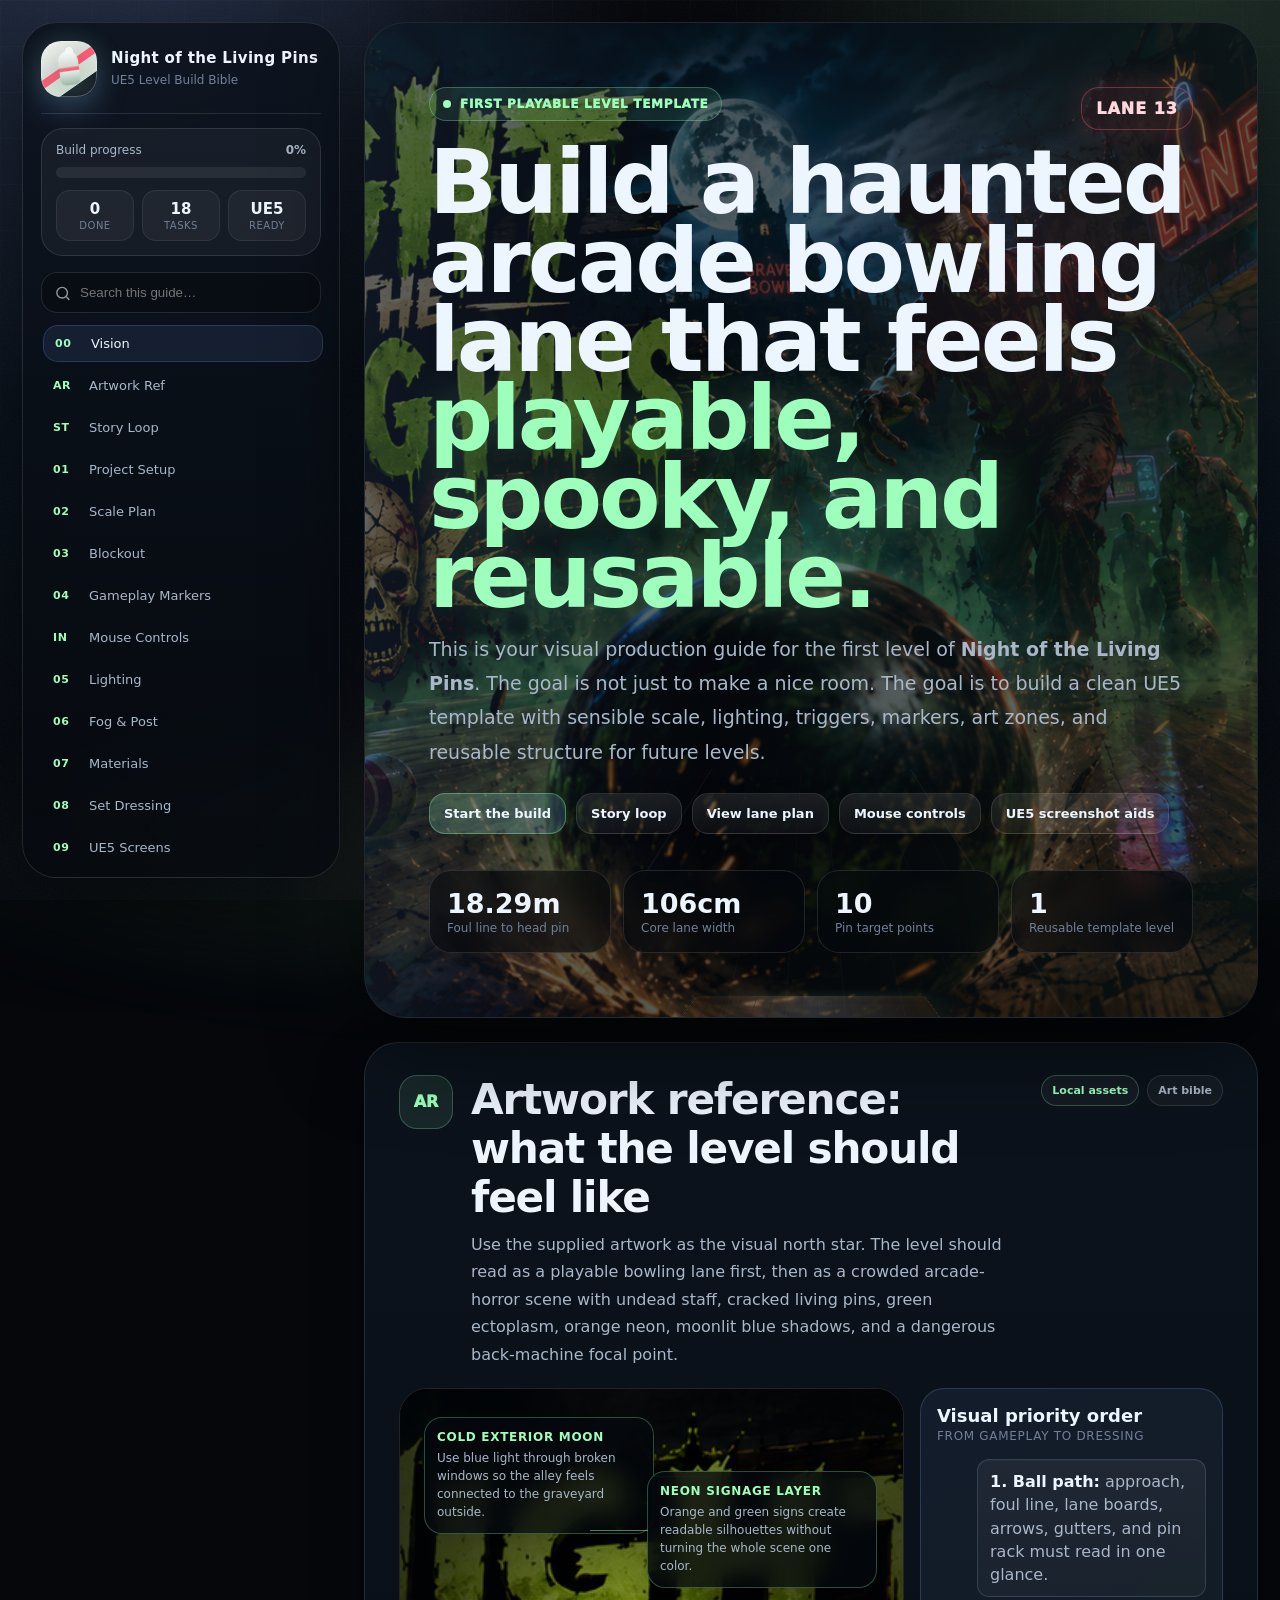
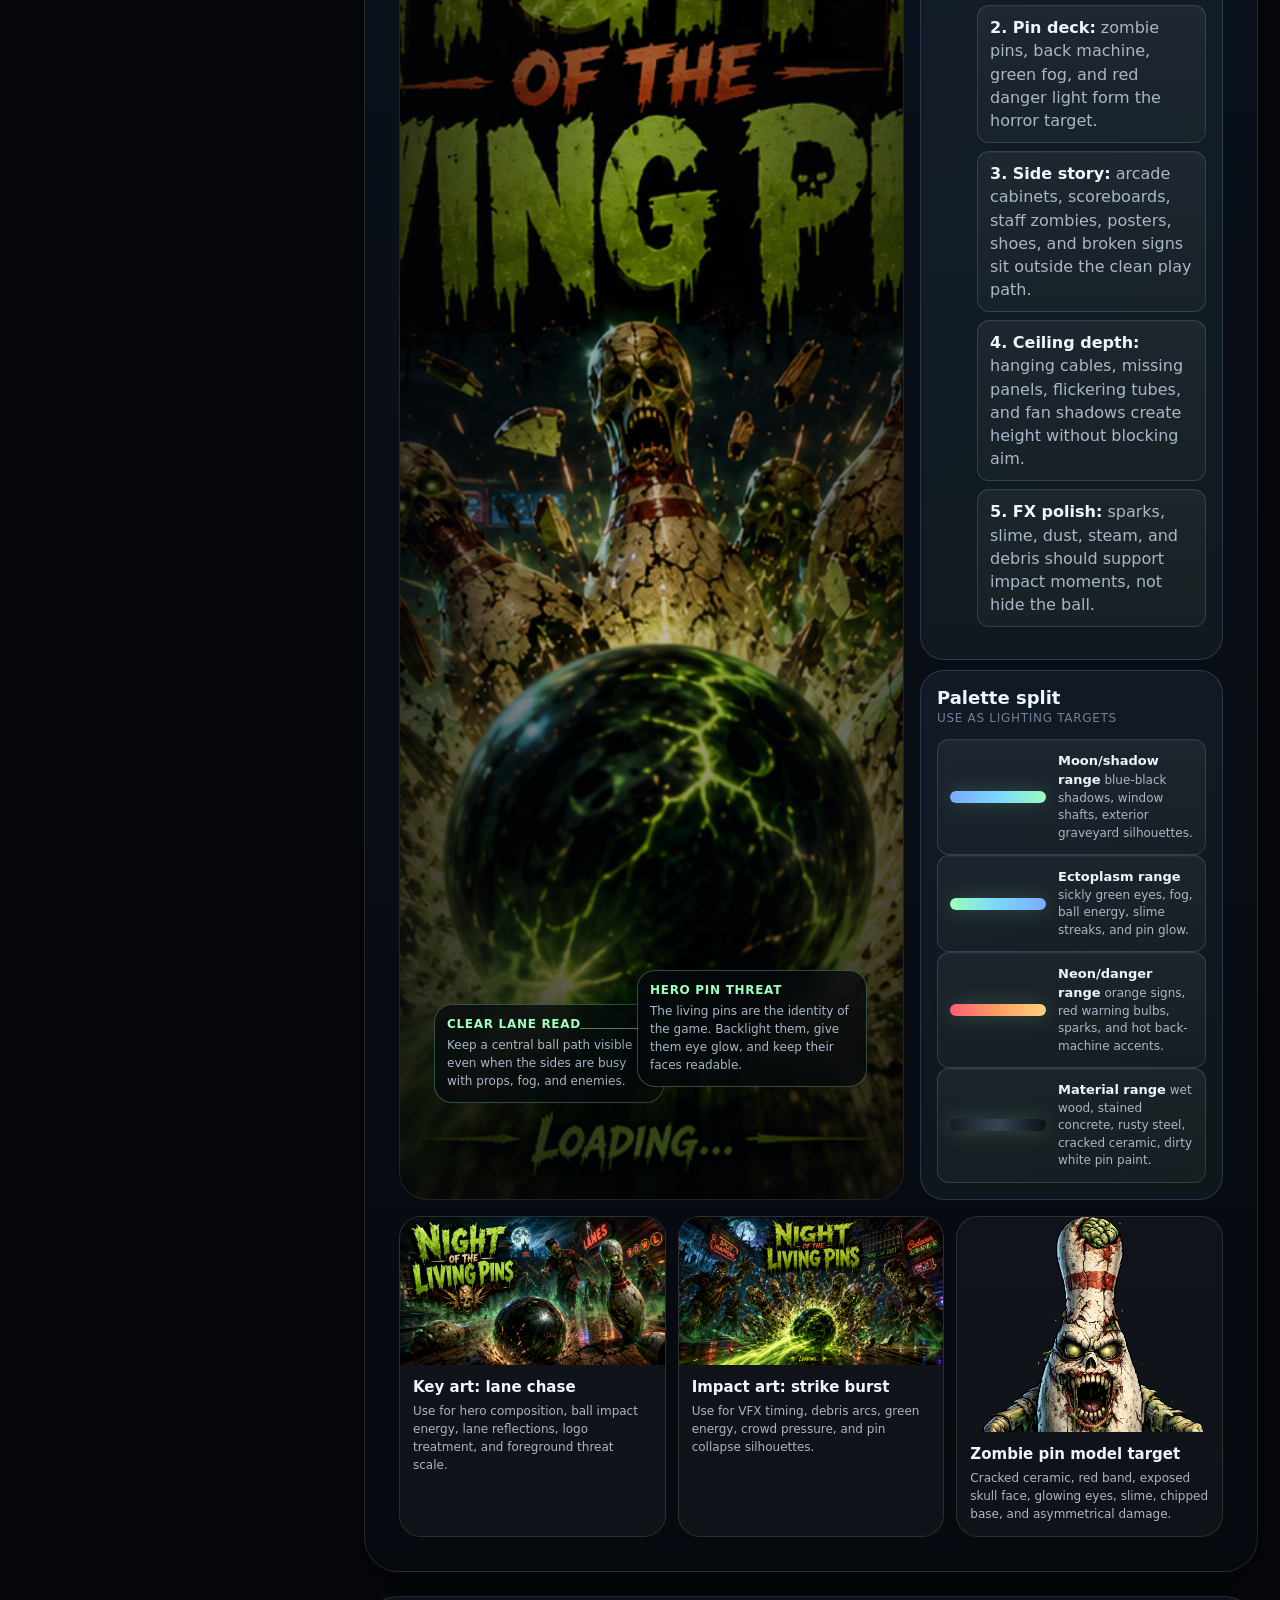
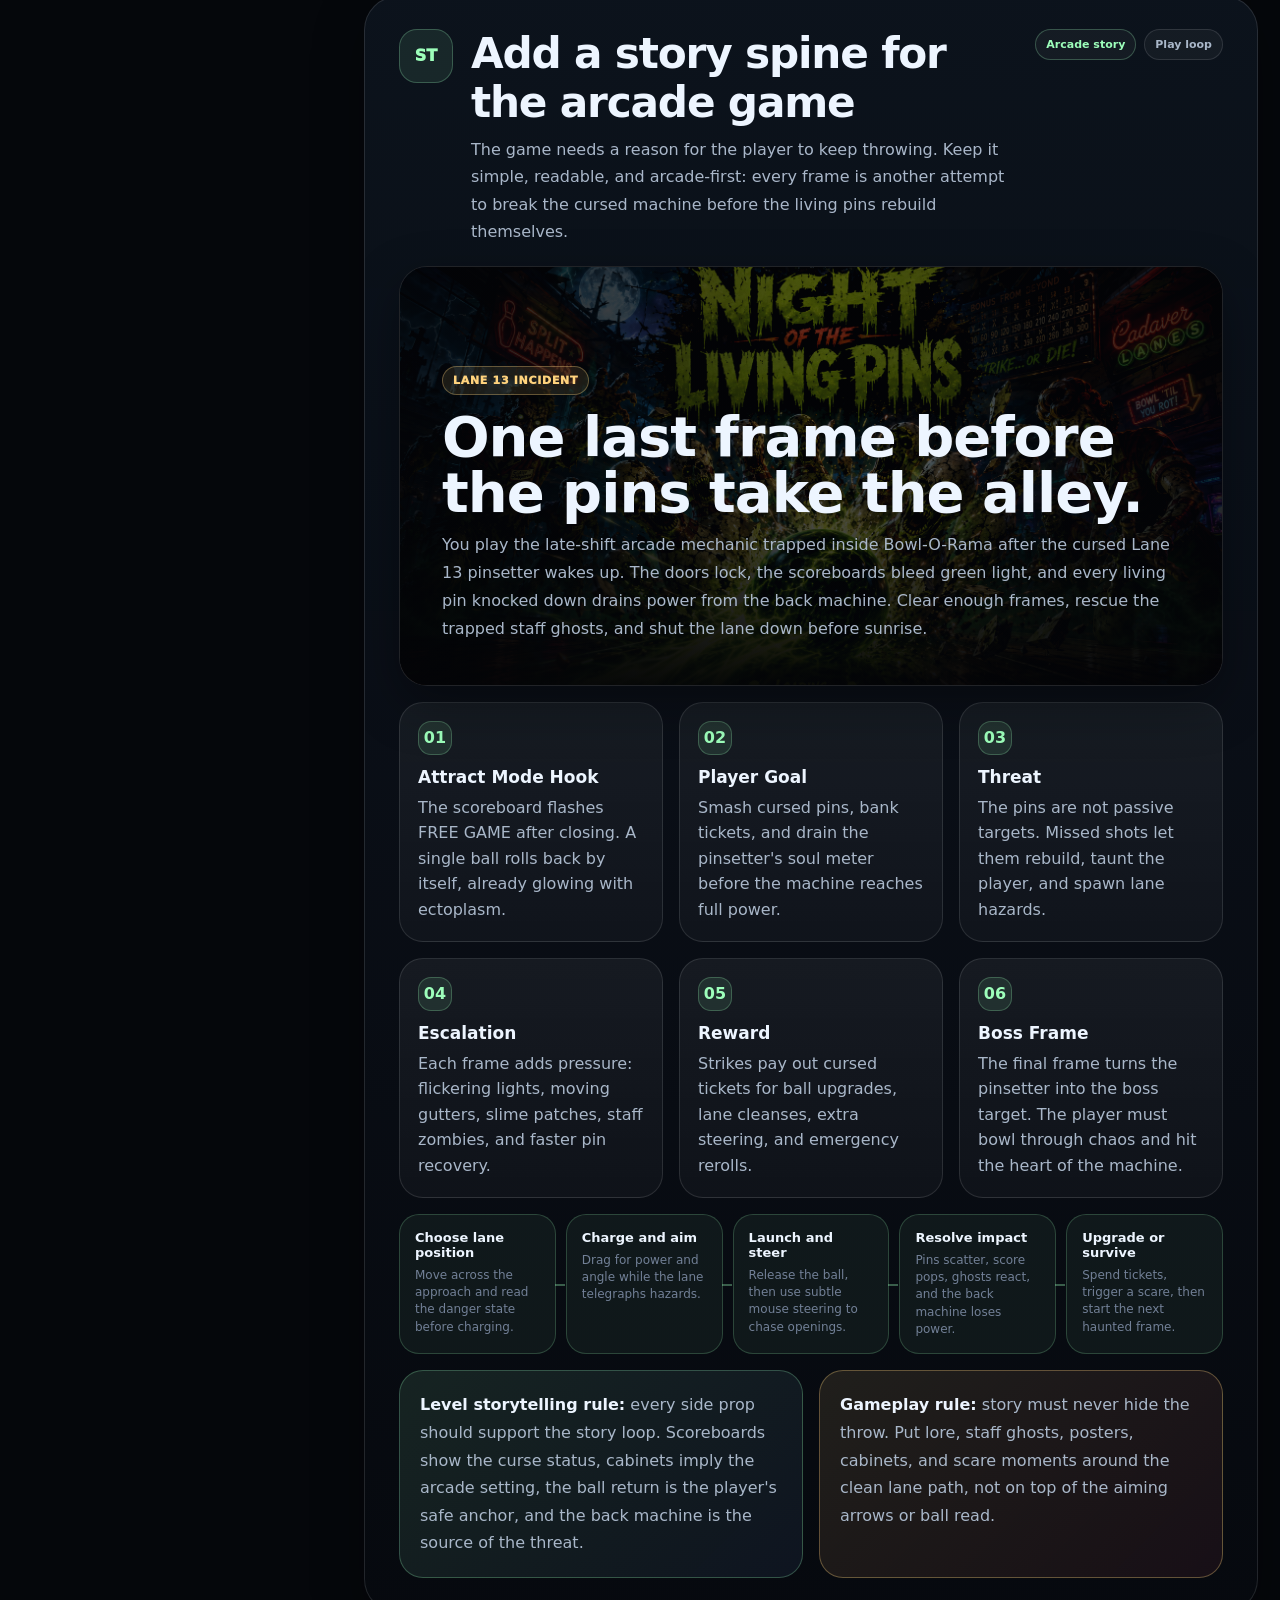
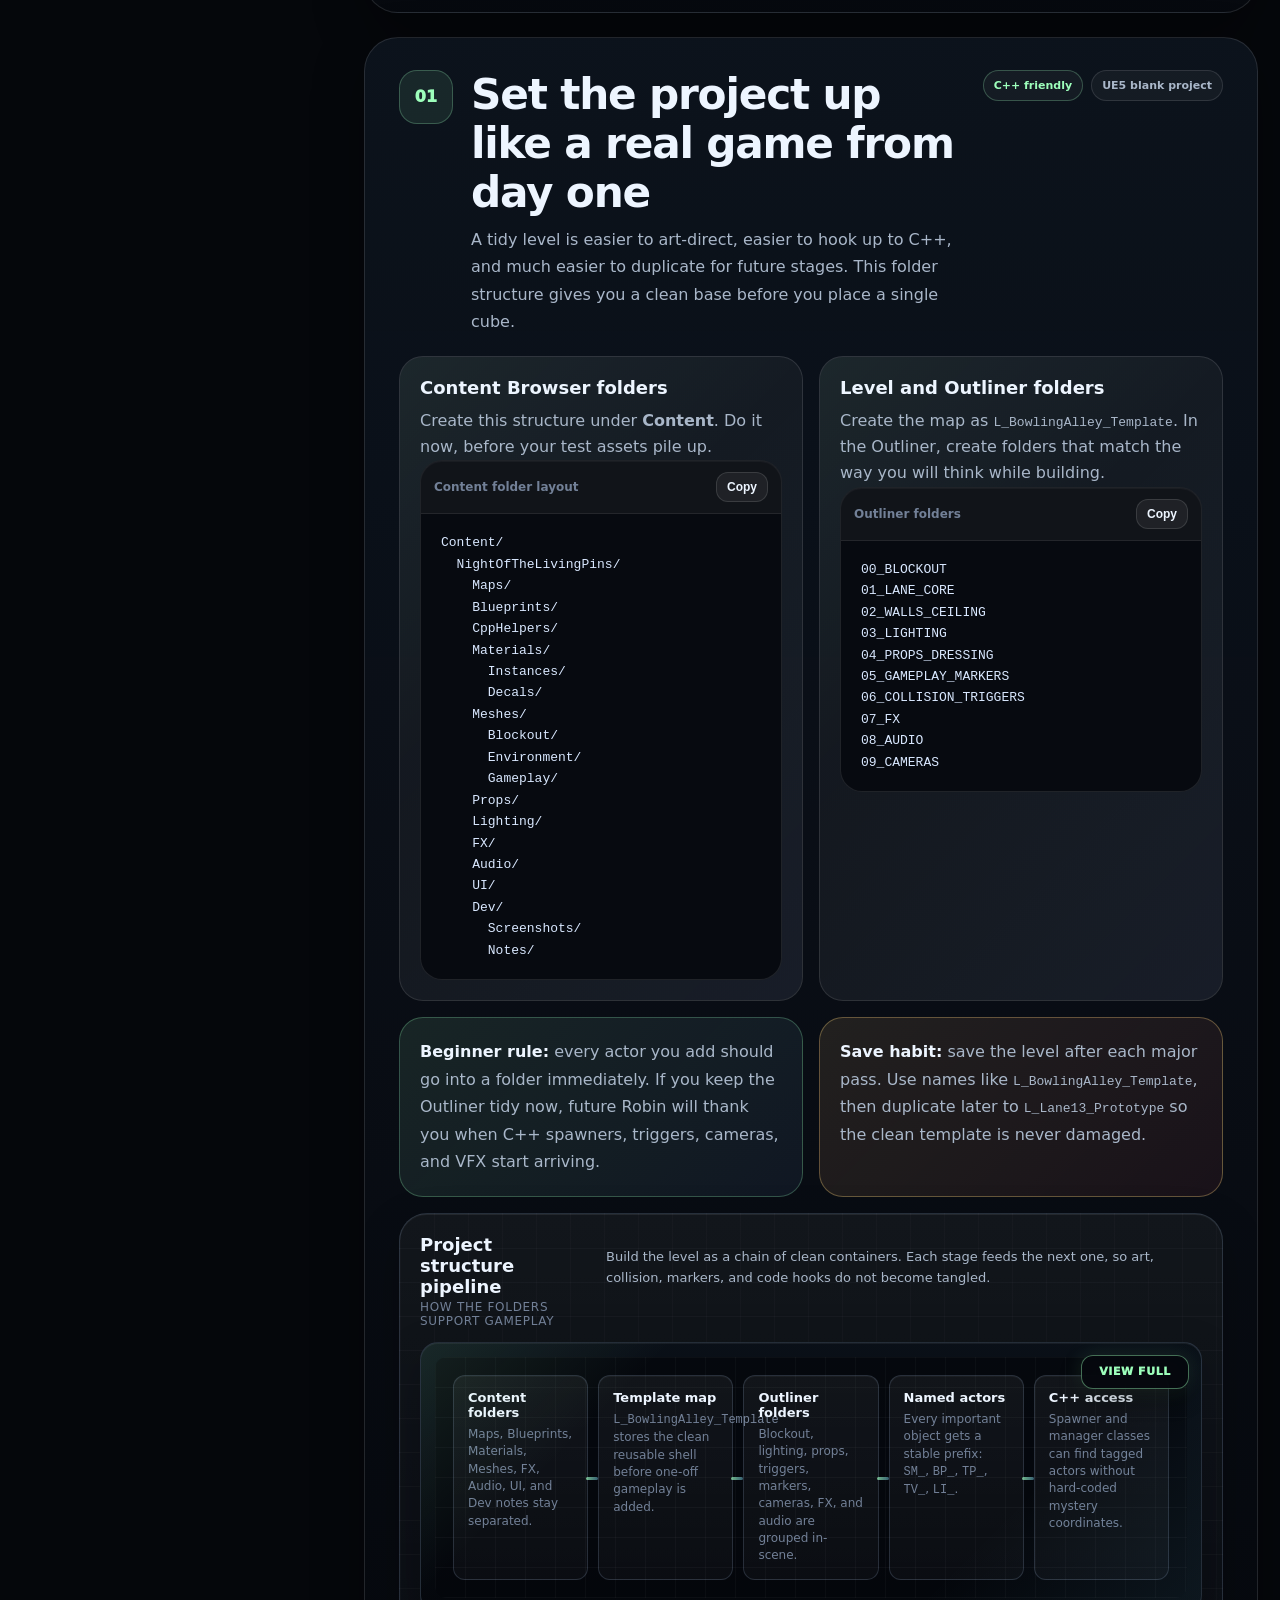
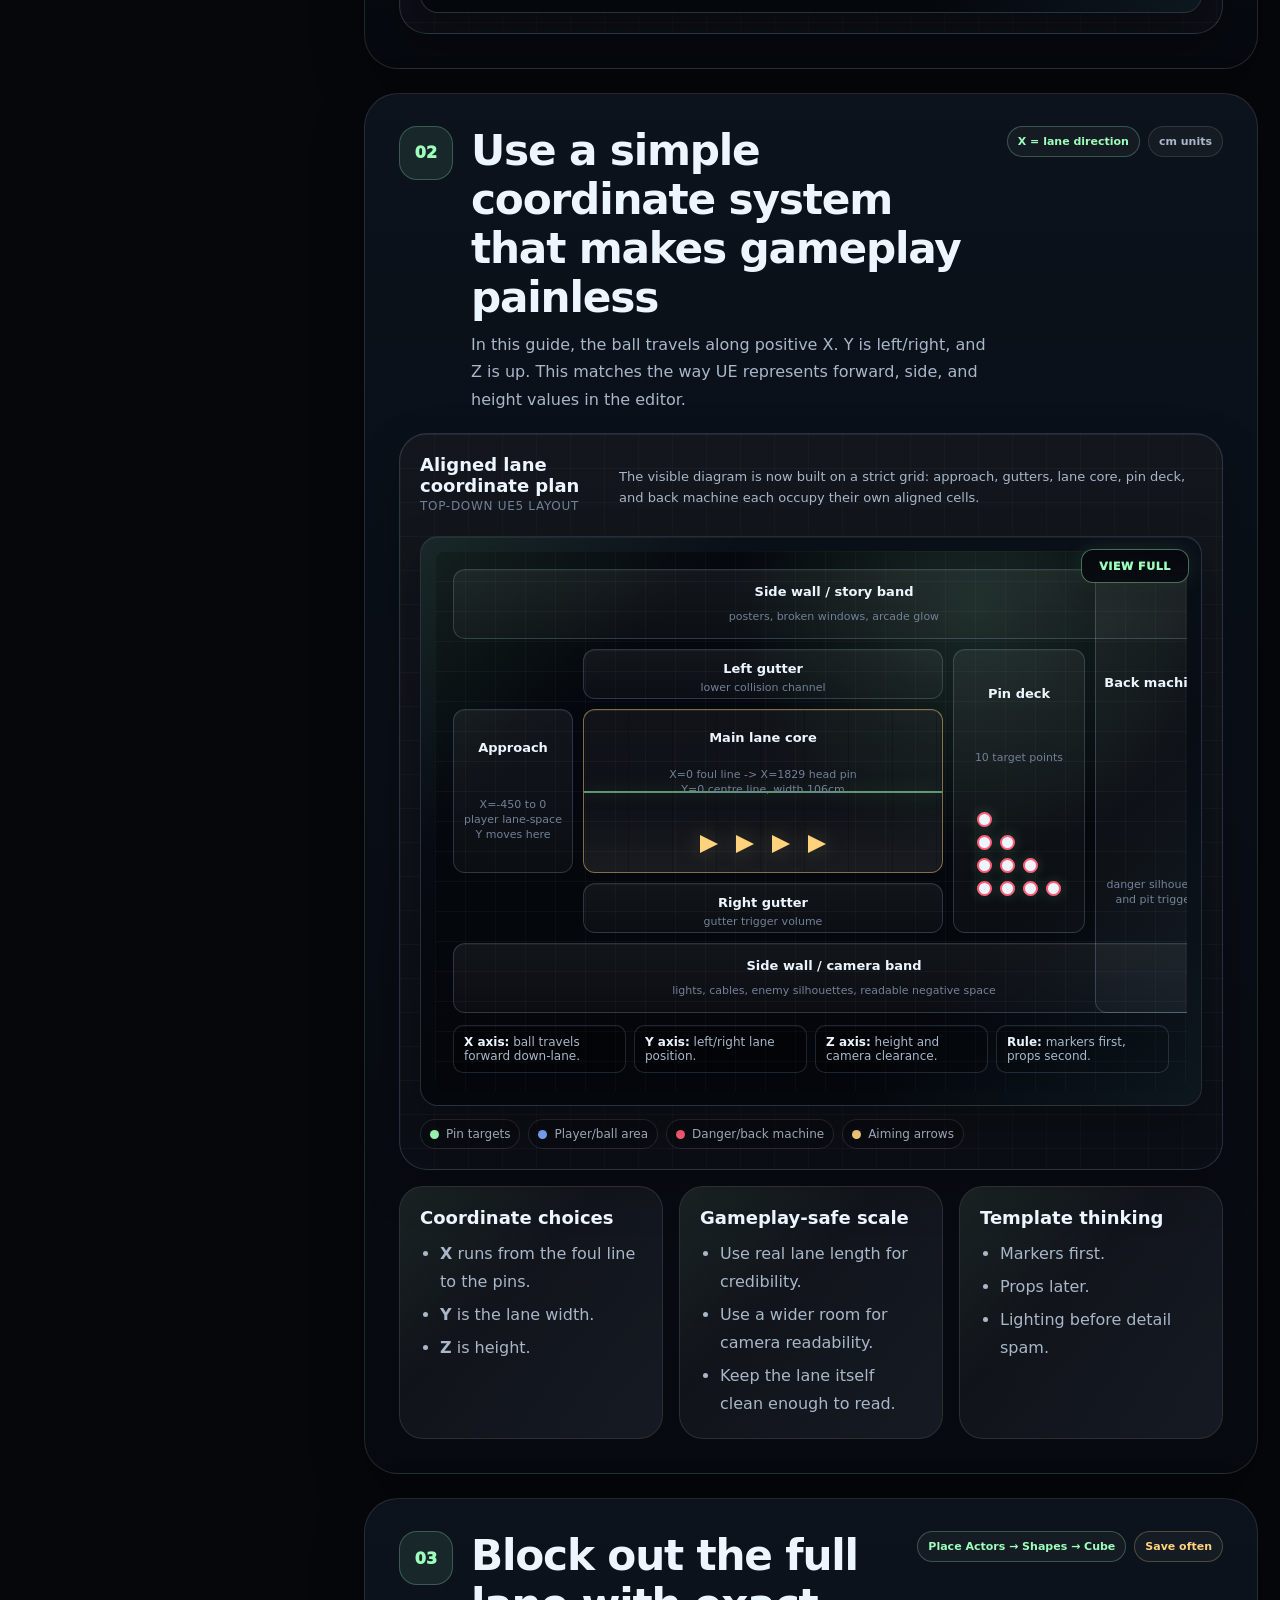
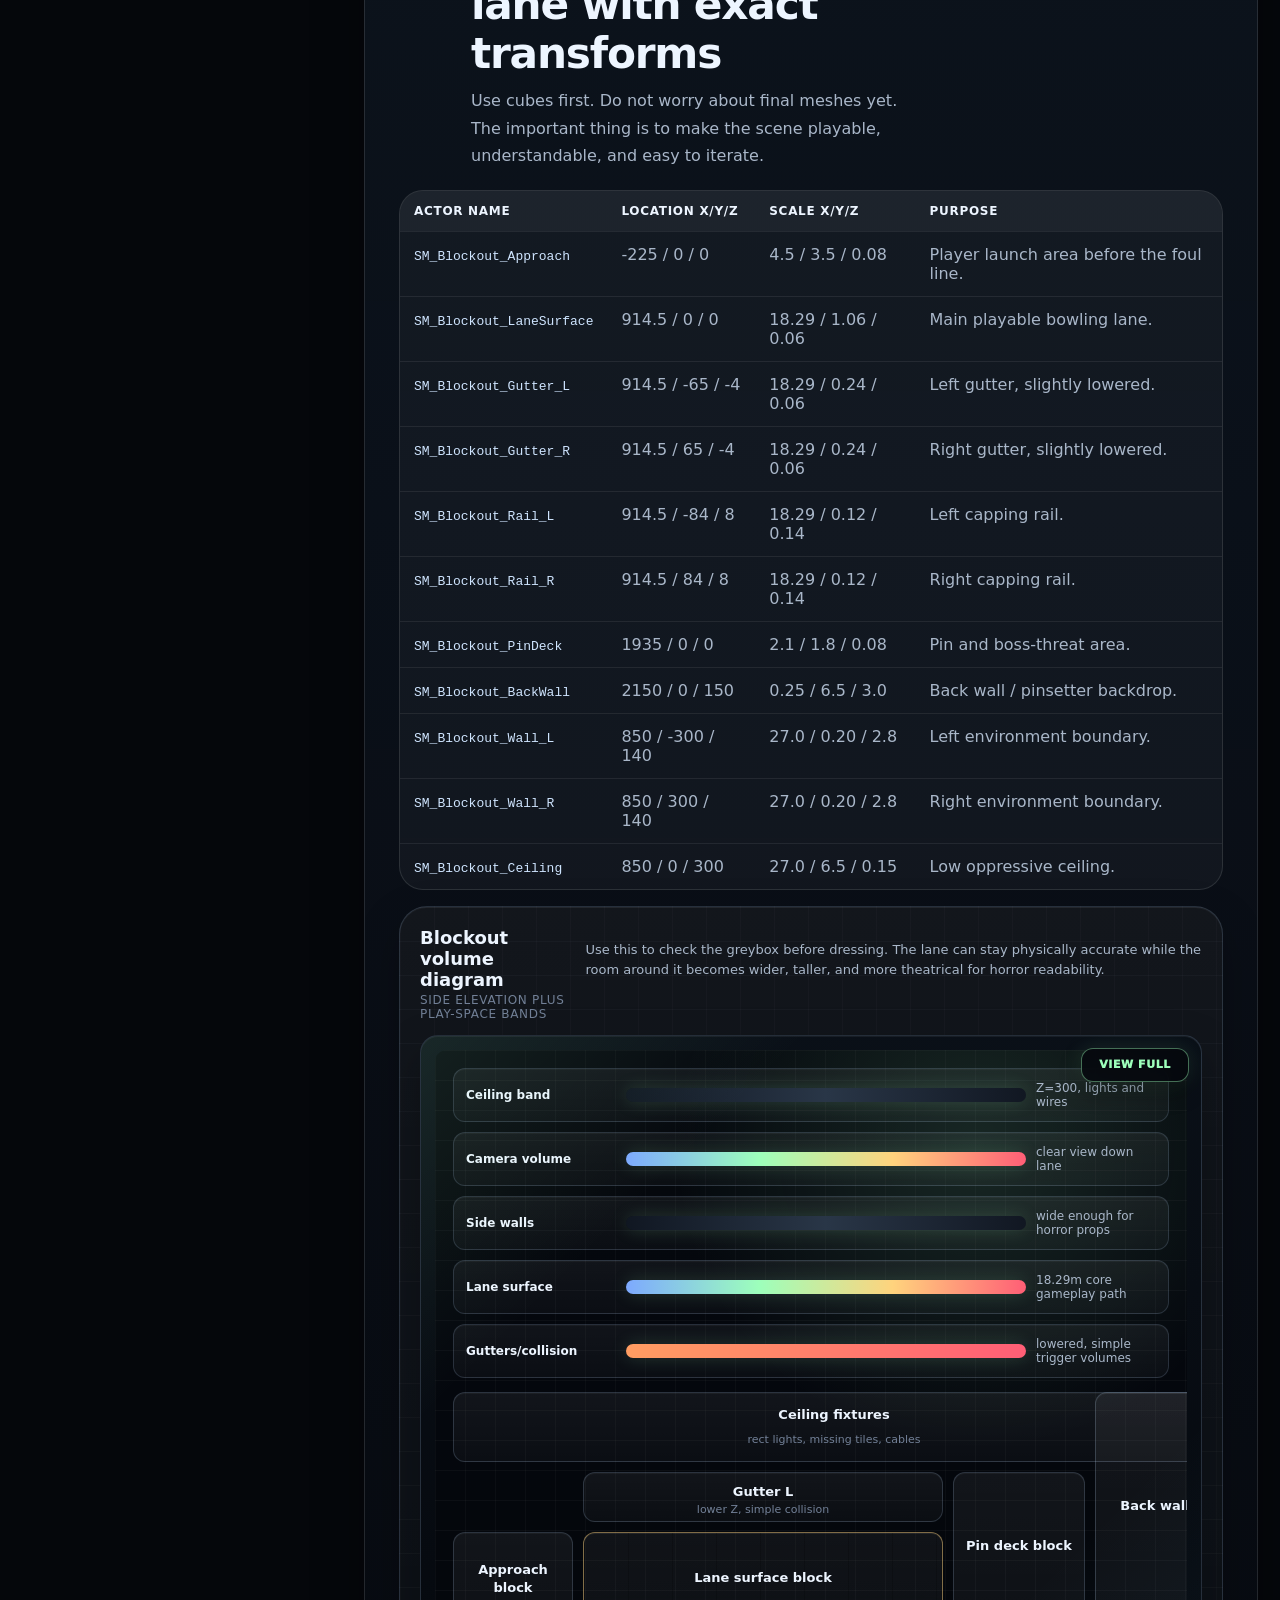
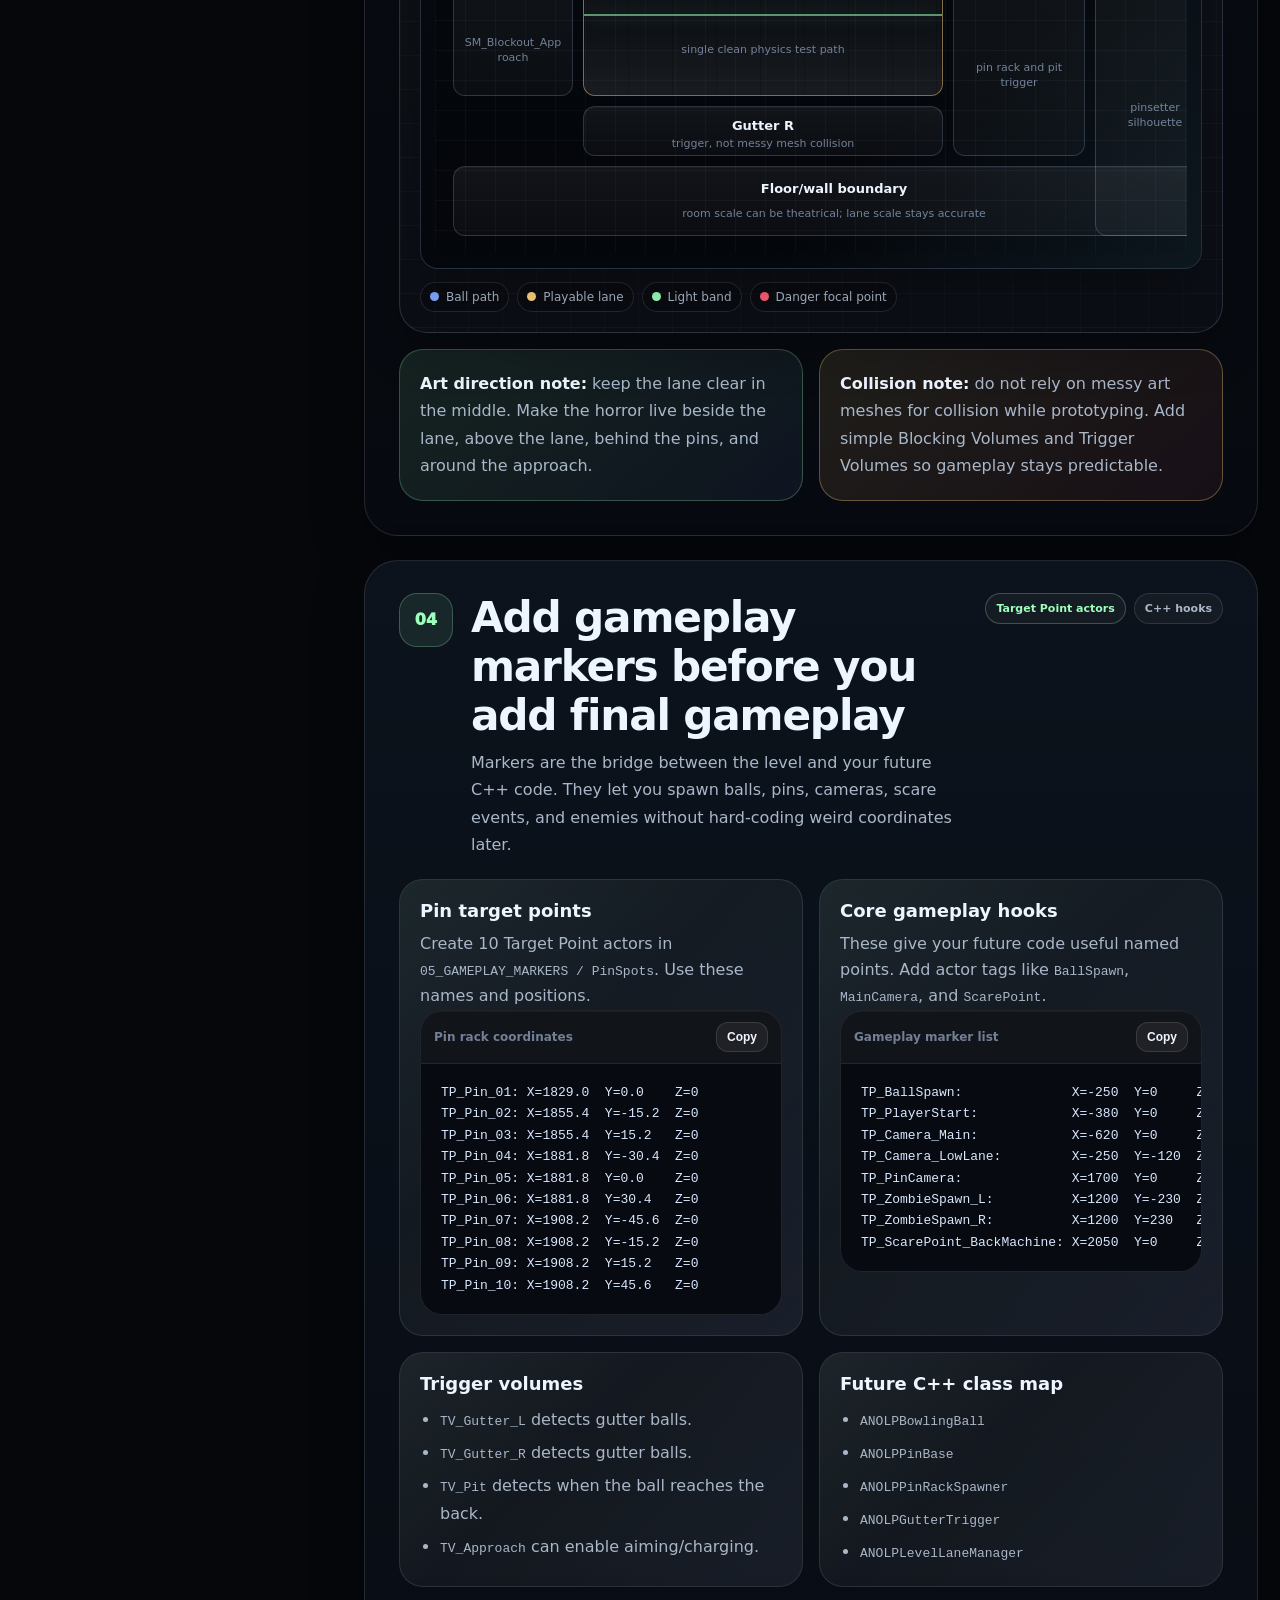
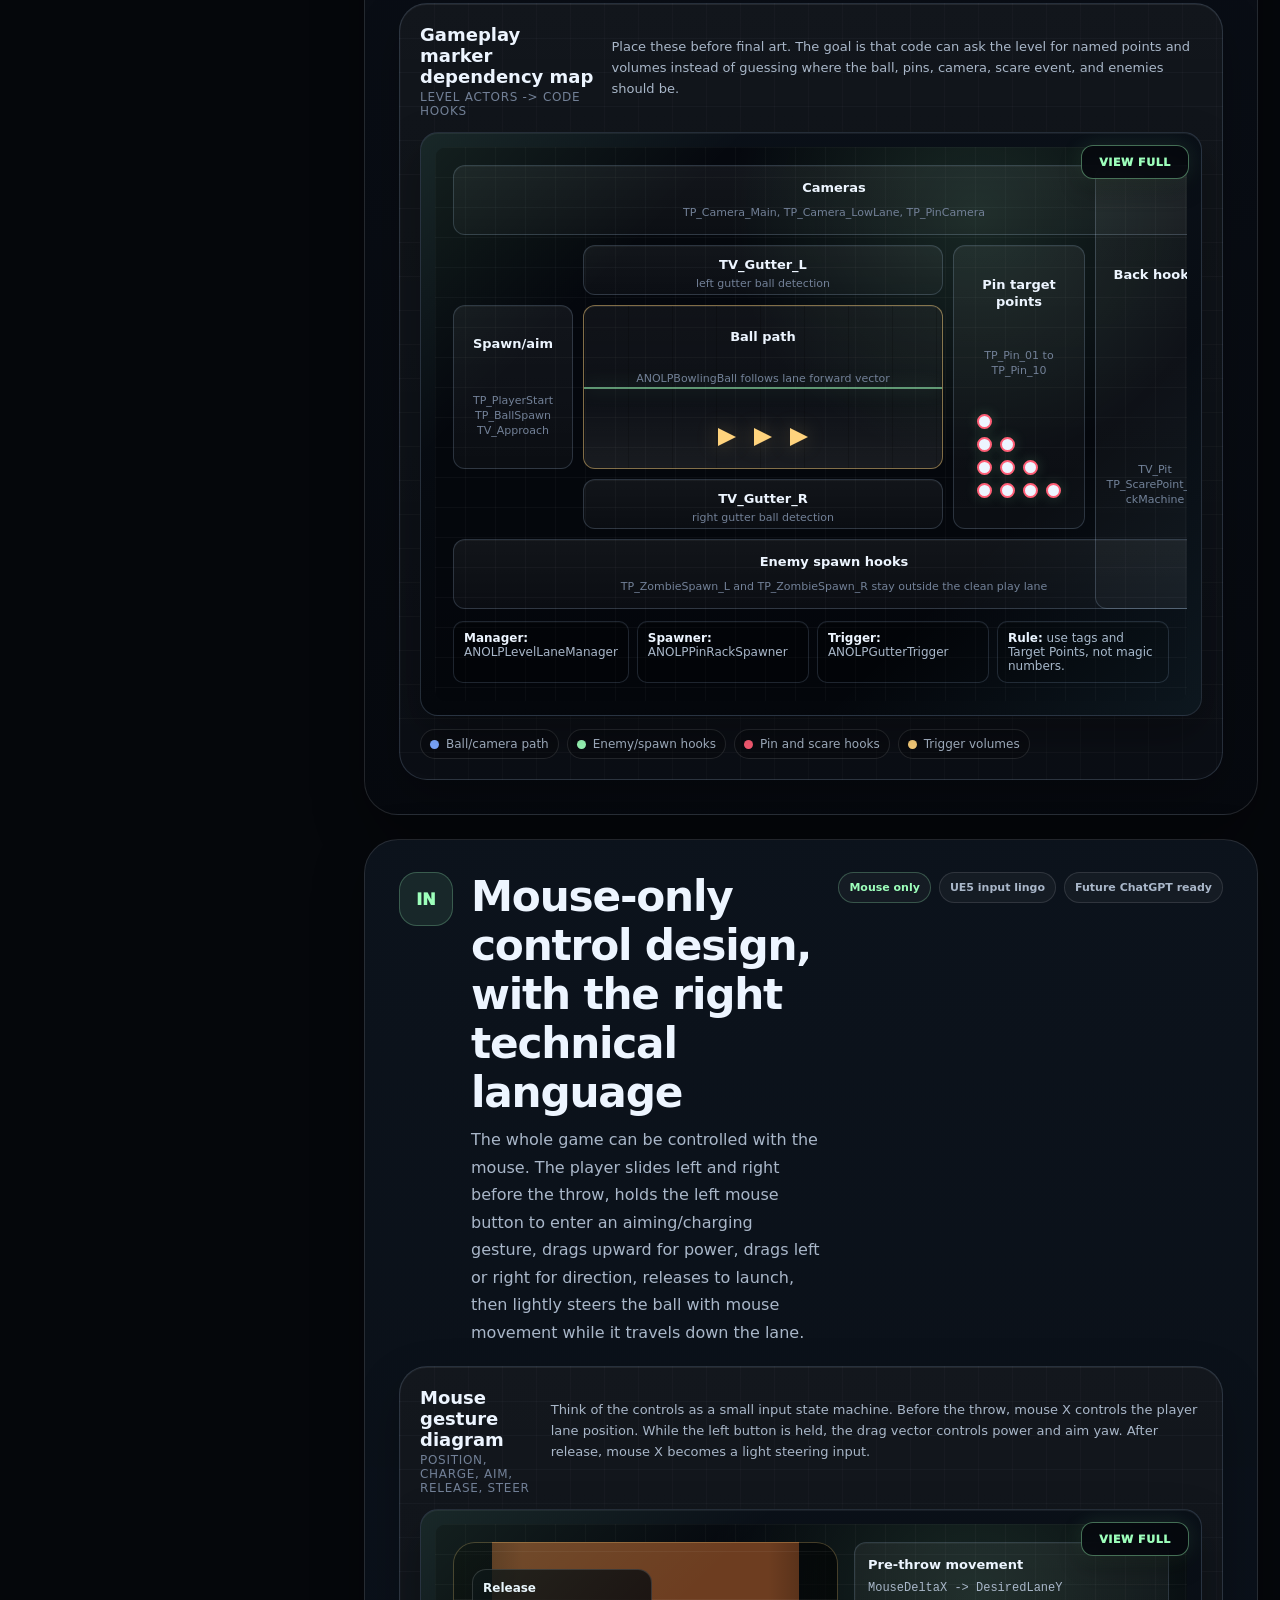
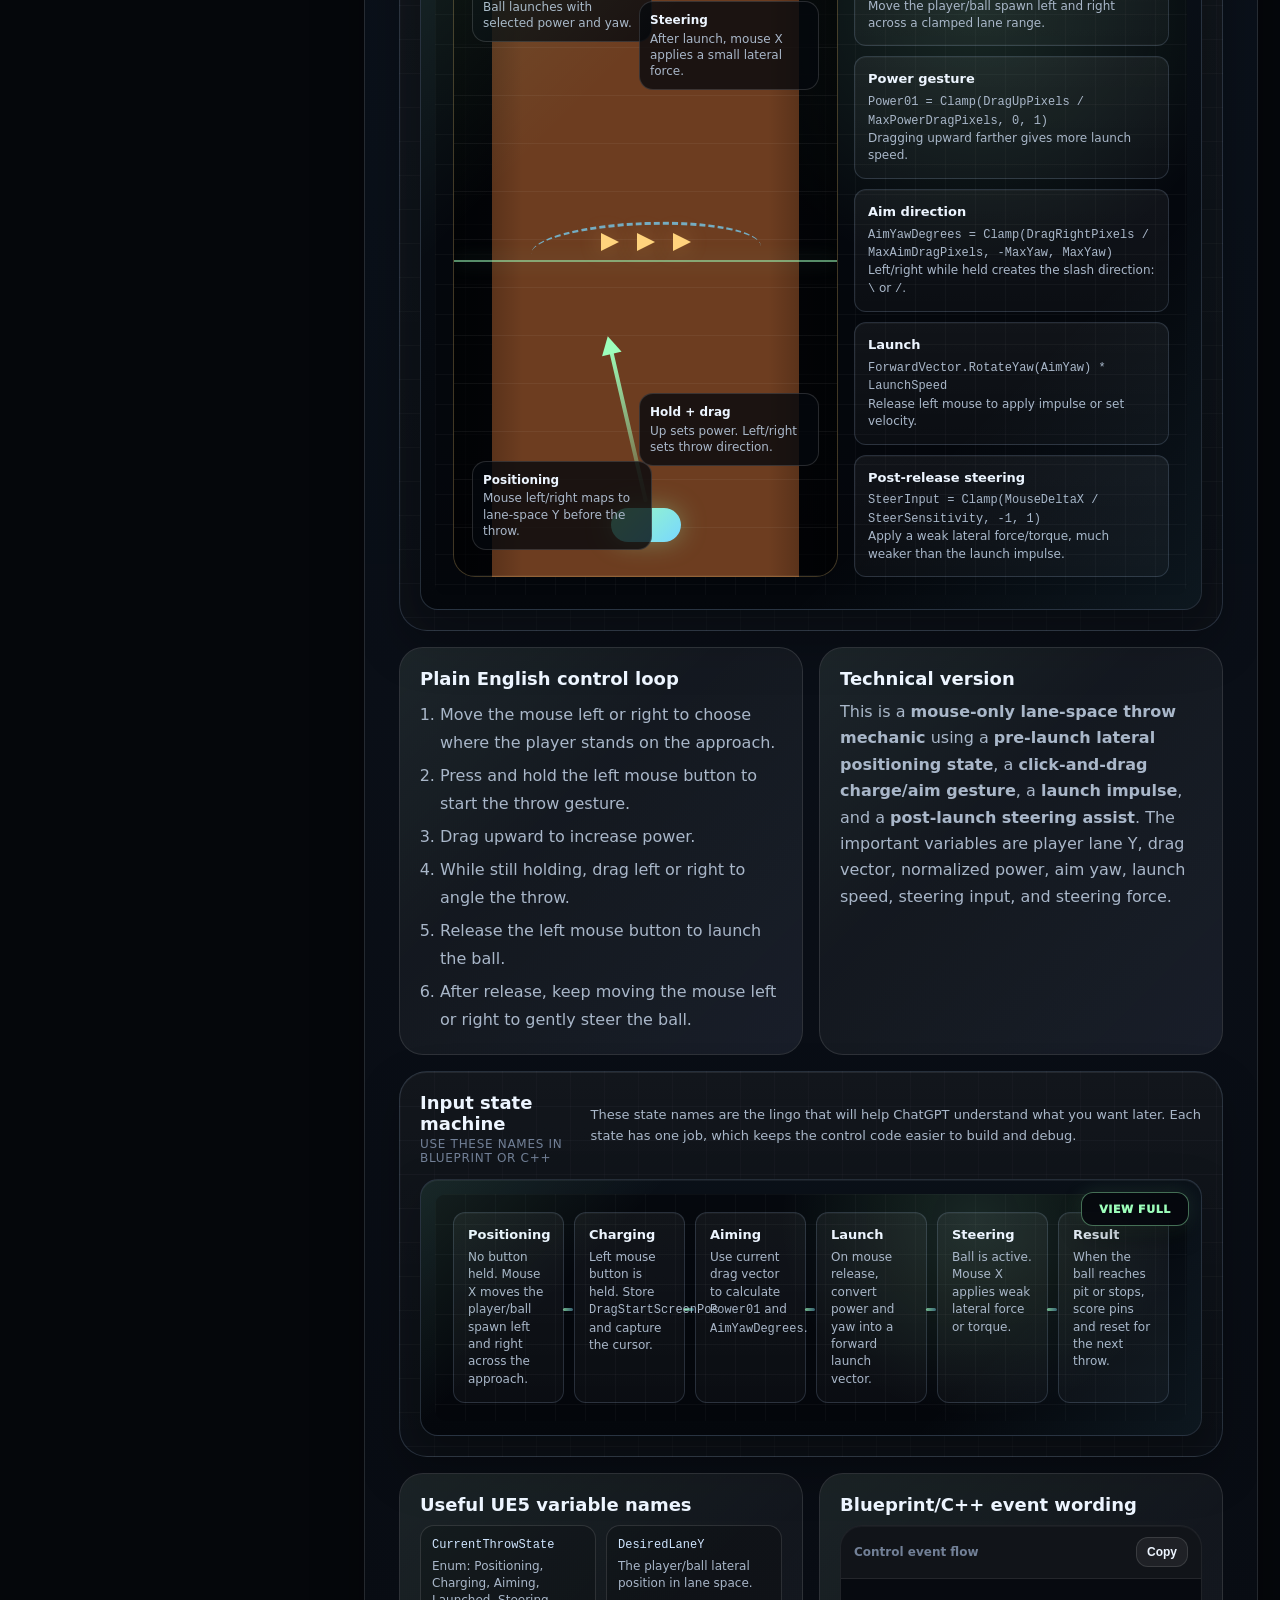
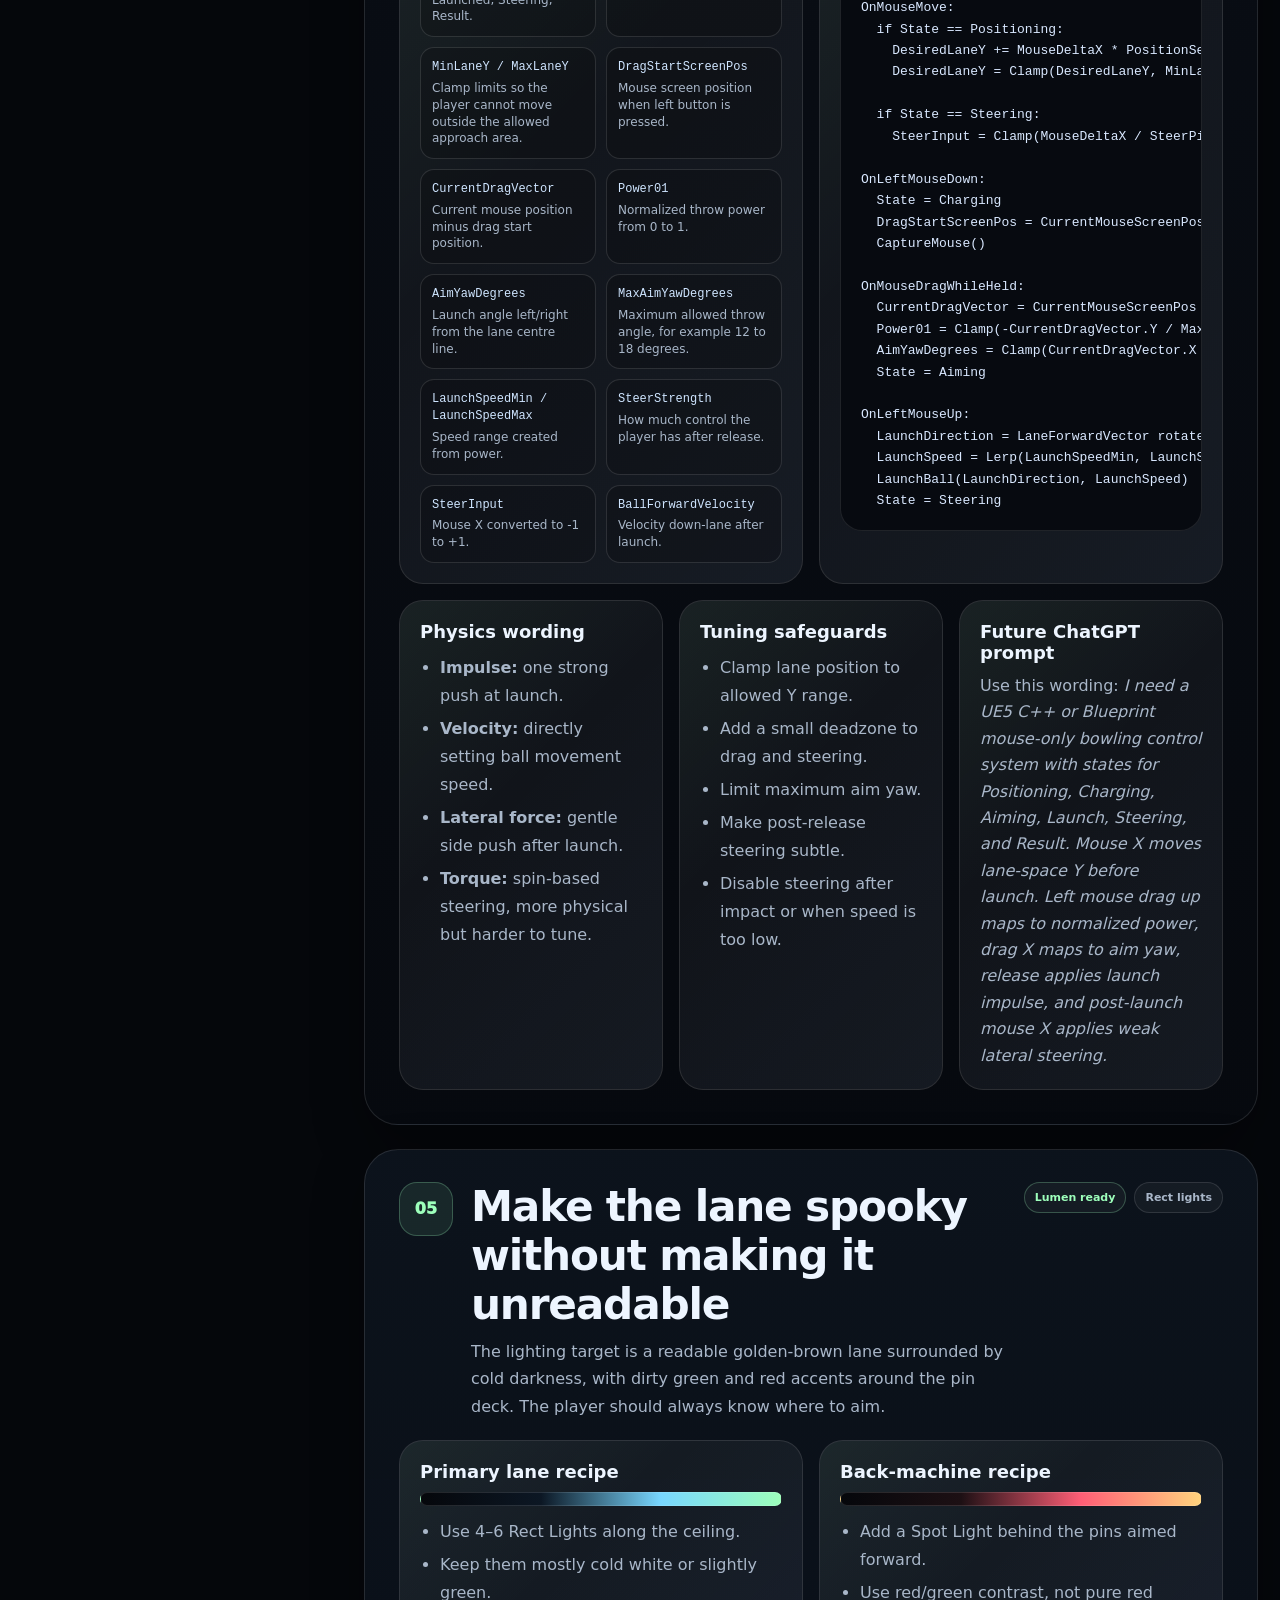
==== commit af8829da: "Add files via upload" ====
--- a/preview.html
+++ b/preview.html
@@ -71,11 +71,13 @@
     .emblem:before{content:"";position:absolute;left:50%;top:10px;width:20px;height:34px;transform:translateX(-50%) rotate(-8deg);border-radius:14px 14px 8px 8px;background:linear-gradient(#fafafa,#ced8d2 48%,#ff5e76 49% 58%,#e6eee8 59%,#9faea4);filter:drop-shadow(0 8px 18px rgba(0,0,0,.36))}.emblem:after{content:"";position:absolute;left:10px;right:10px;bottom:9px;height:10px;background:rgba(157,255,187,.2);filter:blur(8px)}
     .brand h1{margin:0;font-size:15px;line-height:1.05;letter-spacing:.35px}.brand p{margin:6px 0 0;font-size:12px;color:var(--soft)}
     .progressBox{border:1px solid var(--line);background:rgba(255,255,255,.045);border-radius:22px;padding:14px;margin-bottom:16px}.progressTop{display:flex;justify-content:space-between;gap:10px;color:var(--muted);font-size:12px;margin-bottom:10px}.progressBar{height:11px;border-radius:999px;background:rgba(255,255,255,.075);overflow:hidden}.progressFill{height:100%;width:0%;border-radius:999px;background:linear-gradient(90deg,var(--acid),var(--cyan),var(--blue));box-shadow:0 0 20px rgba(157,255,187,.42);transition:width .28s ease}.miniStats{display:grid;grid-template-columns:repeat(3,1fr);gap:8px;margin-top:12px}.miniStats div{padding:9px;border-radius:14px;background:rgba(255,255,255,.045);border:1px solid rgba(255,255,255,.075);text-align:center}.miniStats strong{display:block;color:var(--ink);font-size:15px}.miniStats span{display:block;color:var(--soft);font-size:10px;text-transform:uppercase;letter-spacing:.5px;margin-top:2px}
-    .searchWrap{position:relative;margin-bottom:12px}.searchWrap input{width:100%;border:1px solid var(--line);background:rgba(0,0,0,.22);color:var(--ink);border-radius:16px;padding:12px 14px 12px 38px;outline:none}.searchWrap svg{position:absolute;left:13px;top:50%;transform:translateY(-50%);opacity:.6}.searchWrap input:focus{border-color:rgba(157,255,187,.42);box-shadow:0 0 0 4px rgba(157,255,187,.08)}
+    .searchWrap{position:relative;margin-bottom:12px}.searchWrap input{width:100%;border:1px solid var(--line);background:rgba(0,0,0,.22);color:var(--ink);border-radius:16px;padding:12px 14px 12px 38px;outline:none}.searchWrap svg{position:absolute;left:13px;top:21px;transform:translateY(-50%);opacity:.6}.searchWrap input:focus{border-color:rgba(157,255,187,.42);box-shadow:0 0 0 4px rgba(157,255,187,.08)}.searchStatus{display:none;margin-top:7px;color:var(--soft);font-size:11px;line-height:1.35}.searchStatus.show{display:block}
     nav{display:grid;gap:5px}.navLink{display:flex;align-items:center;gap:11px;text-decoration:none;color:var(--muted);padding:10px 11px;border-radius:15px;border:1px solid transparent;font-size:13px;transition:.18s ease}.navLink b{min-width:25px;color:var(--acid);font-size:11px;letter-spacing:.6px}.navLink:hover,.navLink.active{color:var(--ink);background:rgba(125,169,255,.10);border-color:rgba(125,169,255,.20);transform:translateX(2px)}
     .sideActions{display:grid;gap:8px;margin-top:16px}.btn{display:inline-flex;align-items:center;justify-content:center;gap:9px;border:1px solid var(--line);background:linear-gradient(180deg,rgba(255,255,255,.09),rgba(255,255,255,.035));color:var(--ink);border-radius:16px;padding:12px 14px;font-weight:850;font-size:13px;text-decoration:none;cursor:pointer;box-shadow:0 10px 26px rgba(0,0,0,.22);transition:.16s ease}.btn:hover{transform:translateY(-1px);border-color:rgba(157,255,187,.34)}.btn.primary{background:linear-gradient(135deg,rgba(157,255,187,.22),rgba(125,169,255,.18));border-color:rgba(157,255,187,.34)}.btn.ghost{background:rgba(255,255,255,.035);box-shadow:none}.btn.danger{border-color:rgba(255,94,118,.25);background:rgba(255,94,118,.08)}
+    .btn:disabled{opacity:.48;cursor:not-allowed;transform:none;box-shadow:none}
     main{min-width:0}.hero{position:relative;min-height:680px;border:1px solid var(--line);border-radius:42px;overflow:hidden;background:linear-gradient(180deg,rgba(6,8,13,.20),rgba(6,8,13,.92)),#08101a;box-shadow:var(--shadow);isolation:isolate}.hero:before{content:"";position:absolute;inset:0;background:radial-gradient(circle at 50% 52%,rgba(157,255,187,.16),transparent 17%),radial-gradient(circle at 74% 22%,rgba(255,94,118,.13),transparent 22%),linear-gradient(90deg,rgba(125,169,255,.13),transparent 38%,rgba(157,255,187,.07));z-index:-1}.hero:after{content:"";position:absolute;left:50%;bottom:-18%;width:min(58%,720px);height:94%;transform:translateX(-50%) perspective(640px) rotateX(61deg);transform-origin:bottom;background:linear-gradient(90deg,rgba(122,69,28,.16),rgba(255,255,255,.18),rgba(122,69,28,.16)),repeating-linear-gradient(90deg,rgba(0,0,0,.42) 0 2px,transparent 2px 34px),repeating-linear-gradient(0deg,rgba(255,255,255,.035) 0 1px,transparent 1px 84px);border-left:1px solid rgba(255,255,255,.16);border-right:1px solid rgba(255,255,255,.16);box-shadow:0 -20px 100px rgba(157,255,187,.10),inset 0 0 80px rgba(255,211,125,.08);opacity:.9}.heroGrid{position:absolute;inset:0;background:linear-gradient(90deg,transparent 0 21%,rgba(255,255,255,.05) 21.1% 21.4%,transparent 21.5% 78.5%,rgba(255,255,255,.05) 78.6% 78.9%,transparent 79%),repeating-linear-gradient(90deg,rgba(255,255,255,.026) 0 1px,transparent 1px 60px);transform:perspective(760px) rotateX(62deg) translateY(220px) scaleY(1.6);transform-origin:bottom;opacity:.65}.heroContent{position:relative;z-index:3;padding:clamp(28px,5vw,66px);max-width:1020px}.eyebrow{display:inline-flex;align-items:center;gap:9px;border:1px solid rgba(157,255,187,.28);background:rgba(157,255,187,.09);color:var(--acid);border-radius:999px;padding:9px 13px;font-size:12px;font-weight:950;text-transform:uppercase;letter-spacing:.7px}.pulse{width:8px;height:8px;border-radius:50%;background:var(--acid);box-shadow:0 0 0 0 rgba(157,255,187,.6);animation:pulse 1.8s infinite}@keyframes pulse{70%{box-shadow:0 0 0 12px rgba(157,255,187,0)}}
-    .hero h2{font-size:clamp(42px,7vw,94px);line-height:.88;letter-spacing:-3px;max-width:980px;margin:22px 0 16px;text-wrap:balance}.hero h2 span{display:inline-block;color:var(--acid);text-shadow:0 0 38px rgba(157,255,187,.24)}.heroLead{max-width:820px;color:var(--muted);font-size:clamp(16px,1.6vw,19px);line-height:1.8;margin:0 0 24px}.heroActions{display:flex;flex-wrap:wrap;gap:10px;margin-top:22px}.heroMetrics{display:grid;grid-template-columns:repeat(4,minmax(120px,1fr));gap:12px;margin-top:36px;max-width:900px}.metric{border:1px solid var(--line);background:rgba(5,8,13,.58);backdrop-filter:blur(10px);border-radius:22px;padding:17px}.metric strong{display:block;font-size:27px}.metric span{display:block;color:var(--soft);font-size:12px;margin-top:2px}.pinRack{position:absolute;right:7%;top:39%;z-index:2;display:grid;grid-template-columns:repeat(4,26px);gap:12px;transform:perspective(550px) rotateX(7deg);opacity:.82}.pin{width:21px;height:54px;border-radius:14px 14px 8px 8px;background:linear-gradient(#fafff7,#c9d5cc 44%,#ff5e76 45% 54%,#e5efe7 55%,#818d86);box-shadow:0 0 25px rgba(157,255,187,.23);animation:twitch 4.2s ease-in-out infinite}.pin:nth-child(2n){animation-delay:.4s}.pin:nth-child(3n){animation-delay:1.2s}@keyframes twitch{0%,94%,100%{transform:rotate(0)}95%{transform:rotate(3deg)}97%{transform:rotate(-2deg)}}.heroSign{position:absolute;right:clamp(24px,5vw,72px);top:clamp(24px,5vw,70px);z-index:3;border:1px solid rgba(255,94,118,.36);background:rgba(255,94,118,.08);color:#ffd7df;border-radius:18px;padding:11px 14px;font-weight:950;letter-spacing:1px;box-shadow:0 0 30px rgba(255,94,118,.16)}
+    .hero h2{font-size:clamp(42px,7vw,94px);line-height:.88;letter-spacing:-3px;max-width:980px;margin:22px 0 16px;text-wrap:balance}.hero h2 span{display:inline-block;color:var(--acid);text-shadow:0 0 38px rgba(157,255,187,.24)}.heroLead{max-width:820px;color:var(--muted);font-size:clamp(16px,1.6vw,19px);line-height:1.8;margin:0 0 24px}.heroActions{display:flex;flex-wrap:wrap;gap:10px;margin-top:22px}.heroMetrics{display:grid;grid-template-columns:repeat(4,minmax(120px,1fr));gap:12px;margin-top:36px;max-width:900px}.metric{border:1px solid var(--line);background:rgba(5,8,13,.58);backdrop-filter:blur(10px);border-radius:22px;padding:17px}.metric strong{display:block;font-size:27px}.metric span{display:block;color:var(--soft);font-size:12px;margin-top:2px}.pinRack{display:none}.heroSign{position:absolute;right:clamp(24px,5vw,72px);top:clamp(24px,5vw,70px);z-index:3;border:1px solid rgba(255,94,118,.36);background:rgba(255,94,118,.08);color:#ffd7df;border-radius:18px;padding:11px 14px;font-weight:950;letter-spacing:1px;box-shadow:0 0 30px rgba(255,94,118,.16)}
+    .storyHero{position:relative;min-height:420px;border:1px solid var(--line);border-radius:28px;overflow:hidden;background:#05070b;display:grid;align-items:end;box-shadow:var(--shadow2)}.storyHero img{position:absolute;inset:0;width:100%;height:100%;object-fit:cover;filter:saturate(1.12) contrast(1.08);opacity:.72}.storyHero:after{content:"";position:absolute;inset:0;background:linear-gradient(90deg,rgba(3,4,7,.88),rgba(3,4,7,.46) 52%,rgba(3,4,7,.72)),linear-gradient(0deg,rgba(3,4,7,.92),transparent 58%)}.storyOverlay{position:relative;z-index:1;max-width:820px;padding:clamp(22px,4vw,42px)}.storyKicker{display:inline-flex;border:1px solid rgba(255,211,125,.32);background:rgba(255,211,125,.10);color:var(--amber);border-radius:999px;padding:7px 10px;font-size:11px;font-weight:950;text-transform:uppercase;letter-spacing:.7px}.storyOverlay h3{margin:14px 0 10px;font-size:clamp(28px,4.4vw,56px);line-height:1;letter-spacing:-1px}.storyOverlay p{margin:0;color:var(--muted);font-size:16px;line-height:1.75}.storyBeatGrid{margin-top:16px}.storyBeat{border:1px solid var(--line);border-radius:24px;background:linear-gradient(180deg,rgba(255,255,255,.055),rgba(255,255,255,.03));padding:18px;min-height:172px}.storyBeat b{display:inline-grid;place-items:center;width:34px;height:34px;border-radius:13px;background:rgba(157,255,187,.10);border:1px solid rgba(157,255,187,.24);color:var(--acid);margin-bottom:12px}.storyBeat h3{margin:0 0 8px;font-size:17px}.storyBeat p{margin:0;color:var(--muted);line-height:1.6}.loopStrip{display:grid;grid-template-columns:repeat(5,minmax(0,1fr));gap:10px;margin-top:16px}.loopStep{position:relative;border:1px solid rgba(157,255,187,.20);border-radius:20px;background:rgba(157,255,187,.055);padding:15px;min-height:128px}.loopStep:after{content:"";position:absolute;right:-10px;top:50%;width:10px;height:2px;background:rgba(157,255,187,.34)}.loopStep:last-child:after{display:none}.loopStep strong{display:block;color:var(--ink);font-size:13px}.loopStep span{display:block;color:var(--soft);font-size:12px;line-height:1.45;margin-top:7px}
     .card{margin-top:24px;border:1px solid var(--line);border-radius:34px;background:linear-gradient(180deg,rgba(14,21,32,.84),rgba(7,11,17,.74));box-shadow:var(--shadow2);overflow:hidden}.sectionHead{display:grid;grid-template-columns:54px 1fr auto;gap:18px;align-items:start;padding:32px 34px 20px}.sectionNum{height:54px;border-radius:18px;display:grid;place-items:center;border:1px solid rgba(157,255,187,.25);background:rgba(157,255,187,.09);color:var(--acid);font-weight:950}.sectionTitle h2{margin:0;font-size:clamp(26px,3.3vw,44px);letter-spacing:-1.2px}.sectionTitle p{margin:9px 0 0;color:var(--muted);line-height:1.72;max-width:960px}.sectionBody{padding:0 34px 34px}.tagRow{display:flex;gap:8px;flex-wrap:wrap}.tag{font-size:11px;font-weight:900;color:var(--muted);border:1px solid var(--line);background:rgba(255,255,255,.04);border-radius:999px;padding:8px 10px}.tag.good{color:var(--acid);border-color:rgba(157,255,187,.26)}.tag.warn{color:var(--amber);border-color:rgba(255,211,125,.26)}
     .grid{display:grid;gap:16px}.grid.two{grid-template-columns:repeat(2,minmax(0,1fr))}.grid.three{grid-template-columns:repeat(3,minmax(0,1fr))}.grid.four{grid-template-columns:repeat(4,minmax(0,1fr))}.tile{position:relative;border:1px solid var(--line);background:rgba(255,255,255,.045);border-radius:24px;padding:20px;overflow:hidden}.tile:before{content:"";position:absolute;inset:-1px;pointer-events:none;background:linear-gradient(135deg,rgba(157,255,187,.10),transparent 40%,rgba(125,169,255,.08));opacity:.55}.tile>*{position:relative}.tile h3{margin:0 0 10px;font-size:18px}.tile p{margin:0;color:var(--muted);line-height:1.65}.tile ul,.tile ol{margin:12px 0 0;padding-left:20px;color:var(--muted);line-height:1.75}.tile li+li{margin-top:5px}.tile .big{font-size:38px;font-weight:950;letter-spacing:-1px}.callout{border:1px solid rgba(157,255,187,.25);background:linear-gradient(135deg,rgba(157,255,187,.10),rgba(125,169,255,.07));border-radius:24px;padding:20px;color:var(--muted);line-height:1.72}.callout strong{color:var(--ink)}.warning{border-color:rgba(255,211,125,.32);background:linear-gradient(135deg,rgba(255,211,125,.10),rgba(255,94,118,.07))}
     .codeBlock{position:relative;border:1px solid rgba(255,255,255,.10);border-radius:22px;background:#070a10;overflow:hidden;box-shadow:inset 0 1px 0 rgba(255,255,255,.04)}.codeTop{display:flex;align-items:center;justify-content:space-between;gap:12px;border-bottom:1px solid rgba(255,255,255,.08);padding:11px 13px;background:rgba(255,255,255,.04);color:var(--soft);font-size:12px;font-weight:850}.copyBtn{border:1px solid rgba(255,255,255,.12);background:rgba(255,255,255,.06);color:var(--ink);border-radius:12px;padding:7px 10px;cursor:pointer;font-weight:900;font-size:12px}.copyBtn:hover{border-color:rgba(157,255,187,.34)}pre{margin:0;overflow:auto;padding:18px 20px;color:#d9e8ff;font-size:13px;line-height:1.65;tab-size:2}.kbd{font-family:var(--mono);font-size:.9em;border:1px solid rgba(255,255,255,.15);border-bottom-color:rgba(255,255,255,.25);background:rgba(255,255,255,.08);padding:2px 6px;border-radius:7px;color:var(--ink)}
@@ -83,13 +85,14 @@
     .diagramWrap{position:relative;border:1px solid var(--line);border-radius:28px;background:radial-gradient(circle at 50% 20%,rgba(157,255,187,.08),transparent 30%),rgba(255,255,255,.035);padding:20px;overflow:hidden}.diagramWrap svg{width:100%;height:auto;display:block;filter:drop-shadow(0 20px 45px rgba(0,0,0,.28))}.diagramImageFrame{position:relative;margin:0;border:1px solid rgba(255,255,255,.12);border-radius:24px;background:#05070b;overflow:hidden;box-shadow:inset 0 1px 0 rgba(255,255,255,.05);cursor:zoom-in}.diagramImageFrame:after{content:"+";position:absolute;right:8px;top:8px;width:26px;height:26px;display:grid;place-items:center;border:1px solid rgba(157,255,187,.32);border-radius:9px;background:rgba(5,8,13,.72);color:var(--acid);font-weight:950;font-size:16px;box-shadow:0 8px 18px rgba(0,0,0,.24)}.diagramImageFrame:focus-visible{outline:3px solid rgba(157,255,187,.42);outline-offset:4px}.diagramImageFrame img{display:block;width:100%;height:auto;max-width:100%}.diagramSource{display:none!important}.legend{display:flex;gap:8px;flex-wrap:wrap;margin-top:13px}.legend span{display:inline-flex;align-items:center;gap:7px;color:var(--muted);font-size:12px;border:1px solid var(--line);border-radius:999px;padding:7px 9px;background:rgba(0,0,0,.18)}.dot{width:9px;height:9px;border-radius:50%;background:var(--acid)}.dot.blue{background:var(--blue)}.dot.red{background:var(--red)}.dot.amber{background:var(--amber)}
     .heroBackdrop{position:absolute;inset:0;width:100%;height:100%;object-fit:cover;opacity:.32;filter:saturate(1.14) contrast(1.05);z-index:0}.heroBackdrop~.heroGrid{z-index:1}.diagramTitle{display:flex;justify-content:space-between;align-items:flex-start;gap:16px;margin-bottom:14px}.diagramTitle strong{display:block;font-size:18px}.diagramTitle span{display:block;color:var(--soft);font-size:12px;text-transform:uppercase;letter-spacing:.7px;margin-top:3px}.diagramNote{color:var(--muted);font-size:13px;line-height:1.6;max-width:760px}.diagramGrid{display:grid;grid-template-columns:minmax(0,1.25fr) minmax(280px,.75fr);gap:16px}.diagramStack{display:grid;gap:10px}.flowDiagram{display:grid;grid-template-columns:repeat(5,minmax(0,1fr));gap:10px;align-items:stretch}.flowNode,.specNode{position:relative;border:1px solid var(--line);background:rgba(0,0,0,.20);border-radius:18px;padding:14px;min-height:112px}.flowNode:after{content:"";position:absolute;right:-11px;top:50%;width:12px;height:2px;background:rgba(157,255,187,.36)}.flowNode:last-child:after{display:none}.flowNode b,.specNode b{display:block;color:var(--ink);font-size:13px}.flowNode span,.specNode span{display:block;color:var(--soft);font-size:12px;line-height:1.45;margin-top:6px}.specGrid{display:grid;grid-template-columns:repeat(2,minmax(0,1fr));gap:10px}.assetBoard{position:relative;min-height:480px;border:1px solid var(--line);border-radius:28px;overflow:hidden;background:#05070b}.assetBoard img{position:absolute;inset:0;width:100%;height:100%;object-fit:cover;display:block;filter:saturate(1.06) contrast(1.04)}.assetBoard:after{content:"";position:absolute;inset:0;background:linear-gradient(90deg,rgba(3,4,7,.72),rgba(3,4,7,.18) 48%,rgba(3,4,7,.62)),linear-gradient(0deg,rgba(3,4,7,.66),transparent 42%,rgba(3,4,7,.28));pointer-events:none}.assetLabel{position:absolute;z-index:2;max-width:230px;border:1px solid rgba(157,255,187,.28);background:rgba(5,8,13,.78);backdrop-filter:blur(10px);border-radius:18px;padding:12px;box-shadow:var(--shadow2)}.assetLabel b{display:block;color:var(--acid);font-size:12px;text-transform:uppercase;letter-spacing:.7px}.assetLabel span{display:block;color:var(--muted);font-size:12px;line-height:1.5;margin-top:5px}.assetLabel:before{content:"";position:absolute;width:58px;height:1px;background:rgba(157,255,187,.48);top:50%}.assetLabel.left:before{right:-58px}.assetLabel.right:before{left:-58px}.artThumbs{display:grid;grid-template-columns:repeat(3,minmax(0,1fr));gap:12px}.artThumb{border:1px solid var(--line);border-radius:22px;overflow:hidden;background:rgba(255,255,255,.04)}.artThumb img{width:100%;aspect-ratio:16/9;object-fit:cover;display:block}.artThumb.pin img{aspect-ratio:16/13;object-fit:cover;object-position:50% 15%}.artThumb div{padding:13px}.artThumb h3{margin:0 0 6px;font-size:15px}.artThumb p{margin:0;color:var(--muted);font-size:12px;line-height:1.5}.blueprintPanel{border:1px solid rgba(125,169,255,.22);background:linear-gradient(135deg,rgba(125,169,255,.08),rgba(157,255,187,.05));border-radius:24px;padding:16px}.stackLayer{display:grid;grid-template-columns:96px 1fr;gap:12px;align-items:center;border:1px solid var(--line);background:rgba(255,255,255,.04);border-radius:16px;padding:12px}.stackLayer strong{color:var(--ink);font-size:13px}.stackLayer span{color:var(--muted);font-size:12px;line-height:1.45}.miniBar{height:12px;border-radius:999px;background:linear-gradient(90deg,var(--acid),var(--cyan),var(--blue));box-shadow:0 0 20px rgba(157,255,187,.22)}.miniBar.red{background:linear-gradient(90deg,var(--red),var(--orange),var(--amber))}.miniBar.cold{background:linear-gradient(90deg,var(--blue),var(--cyan),var(--acid))}.miniBar.dark{background:linear-gradient(90deg,#151b24,#384454,#0c1018)}.diagramChecklist{display:grid;gap:8px}.diagramChecklist li{list-style:none;border:1px solid var(--line);border-radius:14px;background:rgba(255,255,255,.035);padding:10px 12px;color:var(--muted);line-height:1.45}.diagramChecklist li strong{color:var(--ink)}
     .diagramWrap svg{display:none}.precisionDiagram{position:relative;border:1px solid rgba(255,255,255,.12);border-radius:24px;background:linear-gradient(rgba(255,255,255,.03) 1px,transparent 1px),linear-gradient(90deg,rgba(255,255,255,.025) 1px,transparent 1px),radial-gradient(circle at 70% 12%,rgba(157,255,187,.10),transparent 32%),rgba(4,7,12,.72);background-size:36px 36px,36px 36px,auto,auto;padding:18px;overflow:hidden}.precisionDiagram+.legend{margin-top:14px}.planGrid{display:grid;grid-template-columns:minmax(104px,.9fr) minmax(280px,4fr) minmax(104px,.95fr) minmax(76px,.65fr);grid-template-rows:64px 48px 150px 48px 64px;gap:8px;min-height:382px}.planCell{border:1px solid rgba(255,255,255,.12);border-radius:16px;background:rgba(255,255,255,.045);display:grid;place-items:center;text-align:center;padding:10px;color:var(--muted);font-size:12px;line-height:1.35}.planCell strong{display:block;color:var(--ink);font-size:13px;margin-bottom:3px}.planCell small{display:block;color:var(--soft);font-size:11px}.approachCell{grid-column:1;grid-row:3;background:rgba(125,169,255,.12);border-color:rgba(125,169,255,.30)}.laneCell{grid-column:2;grid-row:3;position:relative;background:linear-gradient(90deg,#5f351b,#c18a43 48%,#6d3d20);border-color:rgba(255,211,125,.35);overflow:hidden}.laneCell:before{content:"";position:absolute;inset:0;background:repeating-linear-gradient(90deg,rgba(0,0,0,.20) 0 1px,transparent 1px 44px),linear-gradient(0deg,rgba(255,255,255,.06),transparent 42%,rgba(0,0,0,.10));pointer-events:none}.laneCell>*{position:relative}.gutterTop{grid-column:2;grid-row:2;background:rgba(0,0,0,.30)}.gutterBottom{grid-column:2;grid-row:4;background:rgba(0,0,0,.30)}.sideTop{grid-column:1/5;grid-row:1;background:rgba(120,215,255,.08);border-color:rgba(120,215,255,.22)}.sideBottom{grid-column:1/5;grid-row:5;background:rgba(120,215,255,.06);border-color:rgba(120,215,255,.18)}.pinDeckCell{grid-column:3;grid-row:2/5;background:rgba(157,255,187,.10);border-color:rgba(157,255,187,.28)}.machineCell{grid-column:4;grid-row:1/6;background:rgba(255,94,118,.10);border-color:rgba(255,94,118,.30)}.centreLine{position:absolute;left:0;right:0;top:50%;height:2px;background:rgba(157,255,187,.55);box-shadow:0 0 18px rgba(157,255,187,.30)}.aimArrows{display:flex;gap:18px;justify-content:center;margin-top:18px}.aimArrows i{width:0;height:0;border-top:9px solid transparent;border-bottom:9px solid transparent;border-left:18px solid var(--amber);filter:drop-shadow(0 0 10px rgba(255,211,125,.26))}.pinRackMini{display:grid;grid-template-columns:repeat(4,16px);grid-auto-rows:16px;gap:7px;justify-content:center;align-content:center}.pinDot{width:15px;height:15px;border-radius:50%;background:#edf5ff;border:2px solid var(--red);box-shadow:0 0 14px rgba(157,255,187,.20)}.rackGap{visibility:hidden}.axisStrip{display:grid;grid-template-columns:repeat(4,1fr);gap:8px;margin-top:12px}.axisStrip span{border:1px solid rgba(255,255,255,.12);border-radius:12px;background:rgba(0,0,0,.20);padding:9px 10px;color:var(--muted);font-size:12px}.axisStrip strong{color:var(--ink)}.flowClean{display:grid;grid-template-columns:repeat(5,minmax(0,1fr));gap:12px}.flowClean .flowNode{min-height:132px;border-color:rgba(157,255,187,.22);display:grid;grid-template-rows:auto 1fr}.stateMachine{display:grid;grid-template-columns:repeat(6,minmax(0,1fr));gap:10px}.stateNode{border:1px solid rgba(157,255,187,.24);border-radius:16px;background:rgba(0,0,0,.22);padding:14px;min-height:124px;position:relative}.stateNode:after{content:"";position:absolute;right:-10px;top:50%;width:10px;height:2px;background:rgba(157,255,187,.5)}.stateNode:last-child:after{display:none}.stateNode b{display:block;color:var(--ink);font-size:13px}.stateNode span{display:block;margin-top:7px;color:var(--muted);font-size:12px;line-height:1.45}.controlGesture{display:grid;grid-template-columns:minmax(220px,1.1fr) minmax(260px,.9fr);gap:16px;align-items:stretch}.gestureLane{position:relative;min-height:360px;border:1px solid rgba(255,211,125,.25);border-radius:22px;background:linear-gradient(90deg,rgba(0,0,0,.38) 0 10%,#6d3d20 10% 90%,rgba(0,0,0,.38) 90%);overflow:hidden}.gestureLane:before{content:"";position:absolute;inset:0;background:repeating-linear-gradient(0deg,rgba(255,255,255,.05) 0 1px,transparent 1px 48px),linear-gradient(90deg,rgba(0,0,0,.38),transparent 18%,transparent 82%,rgba(0,0,0,.38));pointer-events:none}.playerPuck{position:absolute;left:50%;bottom:34px;transform:translateX(-50%);width:70px;height:34px;border-radius:999px;background:linear-gradient(135deg,var(--acid),var(--cyan));box-shadow:0 0 26px rgba(157,255,187,.35)}.dragVector{position:absolute;left:50%;bottom:74px;width:4px;height:160px;background:linear-gradient(var(--acid),rgba(157,255,187,.1));transform:translateX(-50%) rotate(-13deg);transform-origin:bottom;border-radius:999px}.dragVector:after{content:"";position:absolute;top:-10px;left:50%;transform:translateX(-50%);width:0;height:0;border-left:10px solid transparent;border-right:10px solid transparent;border-bottom:18px solid var(--acid)}.steerRibbon{position:absolute;left:20%;right:20%;top:44%;height:56px;border-top:3px dashed rgba(120,215,255,.72);border-radius:50%;transform:rotate(-2deg)}.gestureNote{position:absolute;border:1px solid rgba(255,255,255,.14);background:rgba(5,8,13,.78);border-radius:14px;padding:10px;color:var(--muted);font-size:12px;line-height:1.35;max-width:180px}.gestureNote strong{display:block;color:var(--ink);font-size:12px;margin-bottom:2px}.inputSpec{display:grid;gap:10px}.inputSpec div{border:1px solid rgba(255,255,255,.12);border-radius:16px;background:rgba(255,255,255,.045);padding:13px;color:var(--muted);font-size:12px;line-height:1.45}.inputSpec strong{display:block;color:var(--ink);font-size:13px;margin-bottom:4px}.tokenGrid{display:grid;grid-template-columns:repeat(auto-fit,minmax(170px,1fr));gap:10px}.tokenGrid span{border:1px solid rgba(255,255,255,.12);border-radius:14px;background:rgba(0,0,0,.18);padding:11px;color:var(--muted);font-size:12px;line-height:1.4}.tokenGrid code{display:block;color:#cfe5ff;margin-bottom:4px}.layerRows{display:grid;gap:10px}.layerRow{display:grid;grid-template-columns:150px 1fr 120px;gap:10px;align-items:center;border:1px solid rgba(255,255,255,.12);border-radius:16px;background:rgba(255,255,255,.04);padding:12px;color:var(--muted);font-size:12px}.layerRow b{color:var(--ink)}.layerTrack{height:14px;border-radius:999px;background:linear-gradient(90deg,var(--blue),var(--acid),var(--amber),var(--red));box-shadow:0 0 18px rgba(157,255,187,.16)}.layerTrack.dim{background:linear-gradient(90deg,#101722,#293647,#111722)}.layerTrack.hot{background:linear-gradient(90deg,var(--orange),var(--red))}.variantGrid{display:grid;grid-template-columns:1fr 1fr;gap:12px}.variantCard{border:1px solid rgba(255,255,255,.12);border-radius:18px;background:rgba(255,255,255,.045);padding:15px;min-height:122px}.variantCard b{display:block;color:var(--ink);margin-bottom:7px}.variantCard span{color:var(--muted);font-size:12px;line-height:1.5}.variantCard.core{border-color:rgba(157,255,187,.28);background:rgba(157,255,187,.07)}
-    .mission{display:grid;gap:13px}.step{display:grid;grid-template-columns:46px 1fr auto;gap:14px;align-items:start;border:1px solid var(--line);border-radius:22px;background:rgba(255,255,255,.04);padding:16px}.stepNum{height:46px;border-radius:16px;display:grid;place-items:center;background:rgba(125,169,255,.10);border:1px solid rgba(125,169,255,.22);color:var(--cyan);font-weight:950}.step h3{margin:0 0 5px}.step p{margin:0;color:var(--muted);line-height:1.55}.step input{appearance:none;width:24px;height:24px;border-radius:8px;border:1px solid rgba(255,255,255,.2);background:rgba(0,0,0,.2);cursor:pointer;position:relative}.step input:checked{background:linear-gradient(135deg,var(--acid),var(--blue));border-color:transparent}.step input:checked:after{content:"✓";position:absolute;inset:0;display:grid;place-items:center;color:#04100a;font-weight:950}.step.done{border-color:rgba(157,255,187,.28);background:rgba(157,255,187,.055)}
+    .walkthroughBoard{display:grid;grid-template-columns:minmax(260px,.95fr) minmax(0,1.05fr);gap:16px;margin-bottom:16px}.nextTaskPanel,.phasePanel{border:1px solid var(--line);border-radius:24px;background:linear-gradient(180deg,rgba(255,255,255,.055),rgba(255,255,255,.032));padding:18px}.nextTaskPanel small,.phasePanel small{display:block;color:var(--soft);font-size:11px;font-weight:950;text-transform:uppercase;letter-spacing:.75px;margin-bottom:8px}.nextTaskPanel h3{margin:0 0 8px;font-size:22px}.nextTaskPanel p{margin:0;color:var(--muted);line-height:1.6}.nextTaskMeta{display:flex;gap:8px;flex-wrap:wrap;margin:13px 0}.nextTaskMeta span{display:inline-flex;border:1px solid rgba(157,255,187,.22);background:rgba(157,255,187,.07);color:var(--acid);border-radius:999px;padding:6px 8px;font-size:11px;font-weight:900}.phaseButtons{display:flex;flex-wrap:wrap;gap:8px}.phaseButtons button{border:1px solid var(--line);background:rgba(255,255,255,.045);color:var(--muted);border-radius:999px;padding:9px 11px;font-weight:950;cursor:pointer}.phaseButtons button.active{color:var(--ink);border-color:rgba(157,255,187,.34);background:rgba(157,255,187,.10)}.phaseProgress{height:10px;margin-top:14px;border-radius:999px;background:rgba(255,255,255,.075);overflow:hidden}.phaseProgress span{display:block;height:100%;width:0%;background:linear-gradient(90deg,var(--acid),var(--cyan));box-shadow:0 0 18px rgba(157,255,187,.34);transition:width .25s ease}.phaseSummary{margin:9px 0 0;color:var(--soft);font-size:12px}.mission{display:grid;gap:13px}.step{display:grid;grid-template-columns:46px 1fr auto;gap:14px;align-items:start;border:1px solid var(--line);border-radius:22px;background:rgba(255,255,255,.04);padding:16px;transition:border-color .18s ease,background .18s ease,transform .18s ease}.stepNum{height:46px;border-radius:16px;display:grid;place-items:center;background:rgba(125,169,255,.10);border:1px solid rgba(125,169,255,.22);color:var(--cyan);font-weight:950}.step h3{margin:0 0 5px}.step p{margin:0;color:var(--muted);line-height:1.55}.step input{appearance:none;width:24px;height:24px;border-radius:8px;border:1px solid rgba(255,255,255,.2);background:rgba(0,0,0,.2);cursor:pointer;position:relative}.step input:checked{background:linear-gradient(135deg,var(--acid),var(--blue));border-color:transparent}.step input:checked:after{content:"\2713";position:absolute;inset:0;display:grid;place-items:center;color:#04100a;font-weight:950}.step.done{border-color:rgba(157,255,187,.28);background:rgba(157,255,187,.055)}.step.focused{border-color:rgba(255,211,125,.55);background:rgba(255,211,125,.08);transform:translateY(-1px);box-shadow:0 0 0 4px rgba(255,211,125,.08)}
     .imageCard{border:1px solid var(--line);background:rgba(255,255,255,.04);border-radius:24px;overflow:hidden;display:flex;flex-direction:column;min-height:100%}.imageFrame{aspect-ratio:16/9;background:linear-gradient(135deg,rgba(157,255,187,.10),rgba(125,169,255,.10));display:grid;place-items:center;overflow:hidden}.imageFrame img{width:100%;height:100%;object-fit:cover;display:block;transition:transform .4s ease}.imageCard:hover img{transform:scale(1.025)}.imageContent{padding:16px}.imageContent h3{margin:0 0 8px}.imageContent p{margin:0;color:var(--muted);line-height:1.58}.imageContent a{display:inline-flex;margin-top:12px;color:var(--acid);font-weight:900;text-decoration:none}.imageContent a:hover{text-decoration:underline}.fallback{padding:20px;text-align:center;color:var(--muted)}
     .cardsSearchHidden{display:none!important}.pillGrid{display:grid;grid-template-columns:repeat(auto-fit,minmax(190px,1fr));gap:10px}.pillBox{border:1px solid var(--line);background:rgba(255,255,255,.04);border-radius:18px;padding:14px}.pillBox strong{display:block}.pillBox span{color:var(--soft);font-size:12px;display:block;margin-top:3px}.pillBox .kbd{display:inline-block;margin:0 2px}.recipe{display:grid;grid-template-columns:1fr 1fr;gap:16px}.swatch{height:14px;border-radius:999px;border:1px solid rgba(255,255,255,.12);background:linear-gradient(90deg,#05070b,#10202b,#6c3429,#9dffbb)}.swatch.red{background:linear-gradient(90deg,#05070b,#1d1014,#ff5e76,#ffd37d)}.swatch.cold{background:linear-gradient(90deg,#05070b,#0c1724,#78d7ff,#9dffbb)}
     .tabs{border:1px solid var(--line);border-radius:24px;overflow:hidden;background:rgba(255,255,255,.035)}.tabButtons{display:flex;flex-wrap:wrap;gap:0;border-bottom:1px solid var(--line);background:rgba(255,255,255,.035)}.tabButtons button{flex:1;min-width:140px;border:0;border-right:1px solid var(--line);background:transparent;color:var(--muted);padding:14px;font-weight:950;cursor:pointer}.tabButtons button.active{color:var(--ink);background:rgba(157,255,187,.08)}.tabPanel{display:none;padding:20px}.tabPanel.active{display:block}.tabPanel p{color:var(--muted);line-height:1.68}.tabPanel h3{margin-top:0}
     .footer{margin:26px 0 0;border:1px solid var(--line);border-radius:28px;background:rgba(255,255,255,.045);padding:24px;color:var(--muted);line-height:1.7}.footer strong{color:var(--ink)}.legalNotice{margin-top:16px;border:1px solid rgba(255,255,255,.14);border-radius:24px;background:linear-gradient(135deg,rgba(255,255,255,.055),rgba(157,255,187,.045));padding:20px;color:var(--muted);font-size:13px;line-height:1.65}.legalNotice strong{display:block;color:var(--ink);font-size:14px;margin-bottom:6px}.legalNotice p{margin:0}.legalNotice p+p{margin-top:8px}.topBtn{position:fixed;right:22px;bottom:22px;z-index:70;border:1px solid var(--line);background:rgba(8,12,18,.78);backdrop-filter:blur(14px);color:var(--ink);border-radius:999px;padding:12px 14px;cursor:pointer;box-shadow:var(--shadow2);display:none}.topBtn.show{display:inline-flex}.diagramLightbox{position:fixed;inset:0;z-index:120;display:none;grid-template-rows:auto minmax(0,1fr);gap:12px;padding:16px;background:rgba(3,5,8,.92);backdrop-filter:blur(18px)}.diagramLightbox.open{display:grid}.lightboxTop{display:flex;align-items:center;justify-content:space-between;gap:12px;border:1px solid var(--line);border-radius:20px;background:rgba(9,14,22,.92);padding:10px}.lightboxTop strong{padding-left:6px;color:var(--ink);font-size:15px}.lightboxControls{display:flex;align-items:center;gap:8px;flex-wrap:wrap}.lightboxControls button,.zoomLabel{border:1px solid rgba(255,255,255,.14);border-radius:13px;background:rgba(255,255,255,.065);color:var(--ink);min-height:38px;padding:8px 11px;font-weight:950}.lightboxControls button{cursor:pointer}.lightboxControls button:hover{border-color:rgba(157,255,187,.36)}.zoomLabel{display:inline-grid;place-items:center;min-width:64px;color:var(--acid);font-family:var(--mono);font-size:12px}.lightboxStage{border:1px solid var(--line);border-radius:22px;background:#020408;overflow:auto;display:grid;place-items:start center;touch-action:none;cursor:grab;box-shadow:inset 0 0 80px rgba(0,0,0,.42)}.lightboxStage.dragging{cursor:grabbing}.lightboxStage img{display:block;width:100%;height:auto;max-width:none;transform-origin:top left;user-select:none;-webkit-user-drag:none}.lightboxOpen{overflow:hidden}
     .legalNotice{position:relative;border-color:rgba(255,94,118,.42);background:linear-gradient(135deg,rgba(255,94,118,.16),rgba(20,7,11,.88) 42%,rgba(255,157,98,.08));box-shadow:inset 0 1px 0 rgba(255,255,255,.06),0 18px 50px rgba(255,94,118,.10)}.legalNotice:before{content:"";position:absolute;left:18px;right:18px;top:0;height:3px;border-radius:999px;background:linear-gradient(90deg,var(--red),var(--orange),var(--amber));box-shadow:0 0 22px rgba(255,94,118,.34)}.legalNotice strong{color:#fff0f3;font-size:15px;letter-spacing:.2px}.legalNotice p{color:#d8b8bf}.legalNotice em{color:#fff}.legalMeta{display:flex;gap:8px;flex-wrap:wrap;margin:10px 0 12px}.legalMeta span{display:inline-flex;align-items:center;border:1px solid rgba(255,94,118,.34);border-radius:999px;background:rgba(255,94,118,.10);color:#ffd7df;padding:6px 9px;font-size:11px;font-weight:900;text-transform:uppercase;letter-spacing:.55px}
-    @media (max-width:1200px){:root{--sidebar:286px}.grid.four{grid-template-columns:repeat(2,minmax(0,1fr))}.heroMetrics{grid-template-columns:repeat(2,minmax(0,1fr))}.recipe{grid-template-columns:1fr}.sectionHead{grid-template-columns:50px 1fr}.sectionHead .tagRow{grid-column:1/-1}.pinRack{opacity:.42}.diagramGrid{grid-template-columns:1fr}.flowDiagram,.flowClean{grid-template-columns:repeat(3,minmax(0,1fr))}.flowNode:after,.stateNode:after{display:none}.stateMachine{grid-template-columns:repeat(3,minmax(0,1fr))}.controlGesture{grid-template-columns:1fr}.variantGrid{grid-template-columns:1fr}}
+    .diagramWrap{background:linear-gradient(180deg,rgba(255,255,255,.05),rgba(255,255,255,.025)),linear-gradient(rgba(255,255,255,.026) 1px,transparent 1px),linear-gradient(90deg,rgba(255,255,255,.02) 1px,transparent 1px),rgba(6,10,16,.78);background-size:auto,34px 34px,34px 34px,auto;border-color:rgba(180,213,255,.16);box-shadow:inset 0 1px 0 rgba(255,255,255,.05),0 18px 46px rgba(0,0,0,.24)}.diagramImageFrame{border-radius:18px;border-color:rgba(180,213,255,.18);background:linear-gradient(180deg,rgba(10,16,24,.98),rgba(4,7,12,.98));box-shadow:inset 0 1px 0 rgba(255,255,255,.06),0 18px 44px rgba(0,0,0,.28);padding:14px}.diagramImageFrame:before{content:"";position:absolute;inset:0;z-index:2;pointer-events:none;background:linear-gradient(135deg,rgba(157,255,187,.10),transparent 24%),linear-gradient(315deg,rgba(120,215,255,.08),transparent 28%)}.diagramImageFrame:after{content:"View full";position:absolute;right:12px;top:12px;z-index:4;width:auto;height:32px;min-width:82px;padding:0 12px;display:grid;place-items:center;border:1px solid rgba(157,255,187,.42);border-radius:12px;background:rgba(5,8,13,.86);backdrop-filter:blur(10px);color:var(--acid);font-size:11px;font-weight:950;text-transform:uppercase;letter-spacing:.55px;box-shadow:0 10px 22px rgba(0,0,0,.30),0 0 22px rgba(157,255,187,.12)}.diagramImageFrame:hover:after{border-color:rgba(157,255,187,.70);background:rgba(12,22,20,.92);box-shadow:0 12px 28px rgba(0,0,0,.34),0 0 26px rgba(157,255,187,.20)}.diagramImageFrame.hasLiveDiagram>img{display:none}.diagramImageFrame.hasLiveDiagram>.diagramSource{position:relative;z-index:1;width:100%;min-width:0}.diagramImageFrame.hasLiveDiagram>.flowDiagram.diagramSource{display:grid!important;padding:18px;border:0;border-radius:12px;background:linear-gradient(rgba(255,255,255,.032) 1px,transparent 1px),linear-gradient(90deg,rgba(255,255,255,.026) 1px,transparent 1px),rgba(4,7,12,.78);background-size:30px 30px,30px 30px,auto}.diagramImageFrame.hasLiveDiagram>.precisionDiagram.diagramSource{display:block!important;border:0;border-radius:12px;background:linear-gradient(rgba(255,255,255,.032) 1px,transparent 1px),linear-gradient(90deg,rgba(255,255,255,.026) 1px,transparent 1px),radial-gradient(circle at 72% 12%,rgba(157,255,187,.13),transparent 34%),rgba(4,7,12,.78);background-size:30px 30px,30px 30px,auto,auto;padding:18px}.diagramImageFrame.hasLiveDiagram>.precisionDiagram.controlGesture.diagramSource{display:grid!important}.diagramImageFrame.hasLiveDiagram+.diagramSource{display:none!important}.planGrid{grid-template-columns:minmax(120px,.85fr) minmax(360px,4.2fr) minmax(132px,1.05fr) minmax(120px,.9fr);grid-template-rows:70px 50px 164px 50px 70px;gap:10px;min-height:424px}.planCell{border-radius:12px;border-color:rgba(180,213,255,.18);background:linear-gradient(180deg,rgba(255,255,255,.06),rgba(255,255,255,.032));box-shadow:inset 0 1px 0 rgba(255,255,255,.045);overflow:hidden;overflow-wrap:anywhere}.planCell strong{font-size:13px}.planCell small{font-size:11px;line-height:1.35}.laneCell{border-color:rgba(255,211,125,.48);box-shadow:inset 0 1px 0 rgba(255,255,255,.10),inset 0 0 0 1px rgba(0,0,0,.18)}.machineCell{padding:12px 8px}.pinDeckCell{padding:12px 8px}.axisStrip span{border-radius:10px;border-color:rgba(180,213,255,.16);background:rgba(0,0,0,.26);box-shadow:inset 0 1px 0 rgba(255,255,255,.035)}.flowNode,.specNode,.stateNode,.variantCard,.stackLayer,.layerRow,.inputSpec div,.diagramChecklist li{border-radius:12px;border-color:rgba(180,213,255,.16);background:linear-gradient(180deg,rgba(255,255,255,.055),rgba(255,255,255,.030));box-shadow:inset 0 1px 0 rgba(255,255,255,.04)}.flowNode:after,.stateNode:after{height:3px;border-radius:999px;background:linear-gradient(90deg,rgba(157,255,187,.70),rgba(120,215,255,.42))}.lightboxStage .lightboxDiagramClone{display:block!important;width:100%;min-width:980px;margin:0;transform-origin:top left}.lightboxStage .lightboxDiagramClone.controlGesture{display:grid!important}.lightboxStage .lightboxDiagramClone.flowDiagram{display:grid!important;padding:18px;border:1px solid var(--line);border-radius:18px;background:rgba(4,7,12,.90)}
+    @media (max-width:1200px){:root{--sidebar:286px}.grid.four{grid-template-columns:repeat(2,minmax(0,1fr))}.heroMetrics{grid-template-columns:repeat(2,minmax(0,1fr))}.recipe{grid-template-columns:1fr}.sectionHead{grid-template-columns:50px 1fr}.sectionHead .tagRow{grid-column:1/-1}.pinRack{opacity:.42}.diagramGrid{grid-template-columns:1fr}.flowDiagram,.flowClean{grid-template-columns:repeat(3,minmax(0,1fr))}.flowNode:after,.stateNode:after,.loopStep:after{display:none}.stateMachine{grid-template-columns:repeat(3,minmax(0,1fr))}.controlGesture{grid-template-columns:1fr}.variantGrid{grid-template-columns:1fr}.loopStrip{grid-template-columns:repeat(3,minmax(0,1fr))}}
     @media (max-width:900px){
       .app{display:block;padding:18px;width:100%;max-width:100vw;margin:0;overflow:hidden}
       .mobilebar{display:flex;width:calc(100% + 36px);justify-content:space-between;gap:10px}
@@ -121,14 +124,18 @@
       .grid.two,.grid.three,.grid.four{grid-template-columns:1fr}
       .sectionHead{padding:26px 22px 14px}.sectionBody{padding:0 22px 24px}.card{border-radius:28px;max-width:100%}
       .pinRack{display:none}.step{grid-template-columns:42px 1fr}.step input{grid-column:1/-1;justify-self:start}.hero h2{letter-spacing:-2px}
-      .artThumbs,.flowDiagram,.flowClean,.specGrid,.stateMachine{grid-template-columns:1fr}
-      .planGrid{grid-template-columns:1fr;grid-template-rows:none;min-height:auto}.planCell,.approachCell,.laneCell,.gutterTop,.gutterBottom,.sideTop,.sideBottom,.pinDeckCell,.machineCell{grid-column:auto;grid-row:auto;min-height:72px}.laneCell{min-height:160px}
-      .diagramImageFrame{border-radius:18px;max-width:100%}.diagramImageFrame img{width:100%;max-width:100%;min-width:0}
-      .axisStrip{grid-template-columns:1fr}.layerRow{grid-template-columns:1fr}
+      .artThumbs,.specGrid,.walkthroughBoard{grid-template-columns:1fr}
+      .flowDiagram,.flowClean{grid-template-columns:repeat(5,minmax(86px,1fr));overflow-x:auto;scrollbar-width:thin;scrollbar-color:rgba(157,255,187,.35) transparent}.flowNode{min-height:112px}
+      .stateMachine{grid-template-columns:repeat(2,minmax(0,1fr))}
+      .diagramImageFrame.hasLiveDiagram .variantGrid{grid-template-columns:repeat(2,minmax(0,1fr))}.variantCard{min-height:96px;padding:11px}.variantCard b{font-size:12px}.variantCard span{font-size:10px;line-height:1.35}
+      .loopStrip{grid-template-columns:1fr 1fr}.storyHero{min-height:500px}.storyOverlay{padding:24px}
+      .diagramImageFrame{border-radius:18px;max-width:100%;padding:7px}.diagramImageFrame img{width:100%;max-width:100%;min-width:0}.diagramImageFrame:after{right:8px;top:8px;height:28px;min-width:54px;padding:0 8px;font-size:9px;content:"Open"}
+      .diagramImageFrame.hasLiveDiagram>.precisionDiagram.diagramSource{padding:7px;background-size:22px 22px,22px 22px,auto,auto}.diagramImageFrame.hasLiveDiagram>.flowDiagram.diagramSource{padding:8px;background-size:22px 22px,22px 22px,auto}
+      .planGrid{grid-template-columns:minmax(60px,.96fr) minmax(116px,2.15fr) minmax(58px,.86fr) minmax(60px,.96fr);grid-template-rows:42px 30px 132px 30px 48px;gap:5px;min-height:292px}.planCell,.approachCell,.laneCell,.gutterTop,.gutterBottom,.sideTop,.sideBottom,.pinDeckCell,.machineCell{grid-column:auto;grid-row:auto;min-height:0}.sideTop{grid-column:1/5;grid-row:1}.gutterTop{grid-column:2;grid-row:2}.approachCell{grid-column:1;grid-row:3}.laneCell{grid-column:2;grid-row:3;min-height:132px}.gutterBottom{grid-column:2;grid-row:4}.pinDeckCell{grid-column:3;grid-row:2/5}.machineCell{grid-column:4;grid-row:1/6}.sideBottom{grid-column:1/5;grid-row:5}.planCell{border-radius:10px;padding:5px 4px;font-size:9px;line-height:1.18}.planCell strong{font-size:9px;line-height:1.08;margin-bottom:2px}.planCell small{font-size:7.5px;line-height:1.12}.laneCell .centreLine{height:1px}.aimArrows{gap:8px;margin-top:16px}.aimArrows i{border-top-width:7px;border-bottom-width:7px;border-left-width:12px}.pinRackMini{grid-template-columns:repeat(4,9px);grid-auto-rows:9px;gap:4px}.pinDot{width:9px;height:9px;border-width:2px}.axisStrip{grid-template-columns:1fr 1fr;gap:6px}.axisStrip span{font-size:10px;padding:7px 8px;border-radius:9px}.layerRow{grid-template-columns:1fr}
       .assetBoard{min-height:560px}.assetLabel{position:relative;left:auto!important;right:auto!important;top:auto!important;bottom:auto!important;margin:10px;max-width:none}.assetLabel:before{display:none}.assetBoard{display:grid;align-content:end;gap:0}.assetBoard img,.assetBoard:after{position:absolute}
       .diagramLightbox{padding:10px;gap:10px}.lightboxTop{align-items:flex-start;flex-direction:column}.lightboxControls{width:100%;display:grid;grid-template-columns:44px 44px minmax(64px,1fr) auto auto}.lightboxControls button,.zoomLabel{min-height:40px}.lightboxStage{border-radius:18px}
     }
-    @media (max-width:560px){.app{padding:12px}.mobilebar{margin:-12px -12px 12px;width:calc(100% + 24px)}.hero{min-height:590px;border-radius:26px}.heroContent{padding:24px}.hero h2{font-size:36px;line-height:1;letter-spacing:0;text-wrap:wrap;overflow-wrap:break-word}.heroLead{font-size:15px;line-height:1.65}.heroActions .btn{width:100%}.heroMetrics{grid-template-columns:1fr}.sectionNum{display:none}.sectionHead{grid-template-columns:1fr}.tile{padding:16px}.mission .step{grid-template-columns:1fr}.stepNum{width:46px}.tabButtons button{min-width:100%;border-right:0;border-bottom:1px solid var(--line)}table{font-size:13px}.footer{font-size:14px}.diagramWrap{padding:14px}.diagramTitle{display:block}.assetBoard{min-height:620px}.stackLayer{grid-template-columns:1fr}.gestureLane{min-height:720px;padding-top:430px}.gestureLane .aimArrows{top:250px!important}.steerRibbon{top:250px}.playerPuck{top:338px;bottom:auto}.dragVector{top:180px;bottom:auto;height:130px}.gestureNote{position:relative!important;left:auto!important;right:auto!important;top:auto!important;bottom:auto!important;max-width:none;margin:8px 12px;z-index:3}}
+    @media (max-width:560px){.app{padding:12px}.mobilebar{margin:-12px -12px 12px;width:calc(100% + 24px)}.hero{min-height:590px;border-radius:26px}.heroContent{padding:24px}.hero h2{font-size:36px;line-height:1;letter-spacing:0;text-wrap:wrap;overflow-wrap:break-word}.heroLead{font-size:15px;line-height:1.65}.heroActions .btn{width:100%}.heroMetrics{grid-template-columns:1fr}.sectionNum{display:none}.sectionHead{grid-template-columns:1fr}.tile{padding:16px}.mission .step{grid-template-columns:1fr}.stepNum{width:46px}.tabButtons button{min-width:100%;border-right:0;border-bottom:1px solid var(--line)}table{font-size:13px}.footer{font-size:14px}.diagramWrap{padding:14px}.diagramTitle{display:block}.assetBoard{min-height:620px}.stackLayer{grid-template-columns:1fr}.gestureLane{min-height:720px;padding-top:430px}.gestureLane .aimArrows{top:250px!important}.steerRibbon{top:250px}.playerPuck{top:338px;bottom:auto}.dragVector{top:180px;bottom:auto;height:130px}.gestureNote{position:relative!important;left:auto!important;right:auto!important;top:auto!important;bottom:auto!important;max-width:none;margin:8px 12px;z-index:3}.loopStrip{grid-template-columns:1fr}.storyHero{min-height:560px}.phaseButtons button{flex:1 1 100%}}
     @media print{body{background:#fff;color:#111}.noise,.fog,aside,.mobilebar,.topBtn,.heroGrid,.hero:after,.hero:before,.pinRack,.heroSign{display:none!important}.app{display:block;max-width:100%;padding:0}.card,.hero,.tile,.callout,.codeBlock,.imageCard{box-shadow:none;background:#fff;color:#111;border-color:#ddd}.hero{min-height:auto}.heroLead,.sectionTitle p,.tile p,.tile li,td,.footer,.callout{color:#333}.btn,.copyBtn{display:none!important}pre{white-space:pre-wrap;color:#111;background:#f5f5f5}a{color:#0645ad}}
     @media (prefers-reduced-motion:reduce){*,*:before,*:after{animation:none!important;transition:none!important;scroll-behavior:auto!important}}
   </style>
@@ -162,11 +169,13 @@
       <div class="searchWrap">
         <svg width="17" height="17" viewBox="0 0 24 24" fill="none" aria-hidden="true"><path d="m21 21-4.3-4.3m2.3-5.2a7.5 7.5 0 1 1-15 0 7.5 7.5 0 0 1 15 0Z" stroke="currentColor" stroke-width="2" stroke-linecap="round"/></svg>
         <input id="guideSearch" type="search" placeholder="Search this guide…" />
+        <div class="searchStatus" id="searchStatus" role="status" aria-live="polite"></div>
       </div>
 
       <nav id="toc">
         <a class="navLink" href="#overview"><b>00</b> Vision</a>
         <a class="navLink" href="#artref"><b>AR</b> Artwork Ref</a>
+        <a class="navLink" href="#story"><b>ST</b> Story Loop</a>
         <a class="navLink" href="#setup"><b>01</b> Project Setup</a>
         <a class="navLink" href="#scale"><b>02</b> Scale Plan</a>
         <a class="navLink" href="#blockout"><b>03</b> Blockout</a>
@@ -208,6 +217,7 @@
           <p class="heroLead">This is your visual production guide for the first level of <strong>Night of the Living Pins</strong>. The goal is not just to make a nice room. The goal is to build a clean UE5 template with sensible scale, lighting, triggers, markers, art zones, and reusable structure for future levels.</p>
           <div class="heroActions">
             <a class="btn primary" href="#setup">Start the build</a>
+            <a class="btn" href="#story">Story loop</a>
             <a class="btn" href="#scale">View lane plan</a>
             <a class="btn" href="#controls">Mouse controls</a>
             <a class="btn" href="#screens">UE5 screenshot aids</a>
@@ -256,6 +266,42 @@
             <article class="artThumb"><img src="assets/loading1.png" alt="Wide key art with logo, bowling lane, zombies, and living pin" loading="lazy"><div><h3>Key art: lane chase</h3><p>Use for hero composition, ball impact energy, lane reflections, logo treatment, and foreground threat scale.</p></div></article>
             <article class="artThumb"><img src="assets/loading2.png" alt="Wide loading art with ball strike and zombie pins" loading="lazy"><div><h3>Impact art: strike burst</h3><p>Use for VFX timing, debris arcs, green energy, crowd pressure, and pin collapse silhouettes.</p></div></article>
             <article class="artThumb pin"><img src="assets/pin-example.png" alt="Zombie bowling pin character reference" loading="lazy"><div><h3>Zombie pin model target</h3><p>Cracked ceramic, red band, exposed skull face, glowing eyes, slime, chipped base, and asymmetrical damage.</p></div></article>
+          </div>
+        </div>
+      </section>
+
+      <section class="card searchable" id="story" data-title="story arcade game premise player goal lane 13 cursed pinsetter play loop frames tickets score arcade horror walkthrough">
+        <div class="sectionHead"><div class="sectionNum">ST</div><div class="sectionTitle"><h2>Add a story spine for the arcade game</h2><p>The game needs a reason for the player to keep throwing. Keep it simple, readable, and arcade-first: every frame is another attempt to break the cursed machine before the living pins rebuild themselves.</p></div><div class="tagRow"><span class="tag good">Arcade story</span><span class="tag">Play loop</span></div></div>
+        <div class="sectionBody">
+          <div class="storyHero">
+            <img src="assets/loading2.png" alt="Night of the Living Pins strike artwork with zombie pins and arcade horror lighting" loading="lazy" />
+            <div class="storyOverlay">
+              <span class="storyKicker">Lane 13 incident</span>
+              <h3>One last frame before the pins take the alley.</h3>
+              <p>You play the late-shift arcade mechanic trapped inside Bowl-O-Rama after the cursed Lane 13 pinsetter wakes up. The doors lock, the scoreboards bleed green light, and every living pin knocked down drains power from the back machine. Clear enough frames, rescue the trapped staff ghosts, and shut the lane down before sunrise.</p>
+            </div>
+          </div>
+
+          <div class="grid three storyBeatGrid">
+            <article class="storyBeat"><b>01</b><h3>Attract Mode Hook</h3><p>The scoreboard flashes FREE GAME after closing. A single ball rolls back by itself, already glowing with ectoplasm.</p></article>
+            <article class="storyBeat"><b>02</b><h3>Player Goal</h3><p>Smash cursed pins, bank tickets, and drain the pinsetter's soul meter before the machine reaches full power.</p></article>
+            <article class="storyBeat"><b>03</b><h3>Threat</h3><p>The pins are not passive targets. Missed shots let them rebuild, taunt the player, and spawn lane hazards.</p></article>
+            <article class="storyBeat"><b>04</b><h3>Escalation</h3><p>Each frame adds pressure: flickering lights, moving gutters, slime patches, staff zombies, and faster pin recovery.</p></article>
+            <article class="storyBeat"><b>05</b><h3>Reward</h3><p>Strikes pay out cursed tickets for ball upgrades, lane cleanses, extra steering, and emergency rerolls.</p></article>
+            <article class="storyBeat"><b>06</b><h3>Boss Frame</h3><p>The final frame turns the pinsetter into the boss target. The player must bowl through chaos and hit the heart of the machine.</p></article>
+          </div>
+
+          <div class="loopStrip" aria-label="Core arcade play loop">
+            <div class="loopStep"><strong>Choose lane position</strong><span>Move across the approach and read the danger state before charging.</span></div>
+            <div class="loopStep"><strong>Charge and aim</strong><span>Drag for power and angle while the lane telegraphs hazards.</span></div>
+            <div class="loopStep"><strong>Launch and steer</strong><span>Release the ball, then use subtle mouse steering to chase openings.</span></div>
+            <div class="loopStep"><strong>Resolve impact</strong><span>Pins scatter, score pops, ghosts react, and the back machine loses power.</span></div>
+            <div class="loopStep"><strong>Upgrade or survive</strong><span>Spend tickets, trigger a scare, then start the next haunted frame.</span></div>
+          </div>
+
+          <div class="grid two" style="margin-top:16px">
+            <div class="callout"><strong>Level storytelling rule:</strong> every side prop should support the story loop. Scoreboards show the curse status, cabinets imply the arcade setting, the ball return is the player's safe anchor, and the back machine is the source of the threat.</div>
+            <div class="callout warning"><strong>Gameplay rule:</strong> story must never hide the throw. Put lore, staff ghosts, posters, cabinets, and scare moments around the clean lane path, not on top of the aiming arrows or ball read.</div>
           </div>
         </div>
       </section>
@@ -1064,27 +1110,50 @@
         </div>
       </section>
 
-      <section class="card searchable" id="checklist" data-title="checklist todo progress milestones build order tasks done">
+      <section class="card searchable" id="checklist" data-title="checklist walkthrough todo progress milestones build phase filter story gameplay art polish tasks done">
         <div class="sectionHead"><div class="sectionNum">11</div><div class="sectionTitle"><h2>Interactive build checklist</h2><p>Tick these off as you work. Your progress is saved in this browser with local storage, so the page becomes your mini production board.</p></div><div class="tagRow"><span class="tag good">Saves locally</span><span class="tag">Milestone based</span></div></div>
         <div class="sectionBody">
+          <div class="walkthroughBoard" aria-label="Guided walkthrough controls">
+            <div class="nextTaskPanel">
+              <small>Next walkthrough step</small>
+              <h3 id="nextTaskTitle">Loading checklist...</h3>
+              <p id="nextTaskDetail">Progress will appear here after the checklist loads.</p>
+              <div class="nextTaskMeta"><span id="nextTaskPhase">All phases</span><span id="nextTaskCount">0 of 0 done</span></div>
+              <button class="btn primary" id="jumpNextTask" type="button">Jump to next task</button>
+            </div>
+            <div class="phasePanel">
+              <small>Build phase filter</small>
+              <div class="phaseButtons" id="phaseButtons" aria-label="Checklist phase filter">
+                <button class="active" type="button" data-phase="all">All</button>
+                <button type="button" data-phase="foundation">Foundation</button>
+                <button type="button" data-phase="blockout">Blockout</button>
+                <button type="button" data-phase="gameplay">Gameplay</button>
+                <button type="button" data-phase="art">Art pass</button>
+                <button type="button" data-phase="polish">Polish</button>
+              </div>
+              <div class="phaseProgress" aria-hidden="true"><span id="phaseProgressFill"></span></div>
+              <p class="phaseSummary" id="phaseSummary">Showing every task.</p>
+            </div>
+          </div>
           <div class="mission" id="missionList">
-            <label class="step"><span class="stepNum">01</span><span><h3>Create the folder structure</h3><p>Create the Content Browser folders and Outliner folders exactly as shown.</p></span><input type="checkbox" data-task="folders"></label>
-            <label class="step"><span class="stepNum">02</span><span><h3>Create and save the template map</h3><p>Save as <code>L_BowlingAlley_Template</code> inside <code>Maps</code>.</p></span><input type="checkbox" data-task="map"></label>
-            <label class="step"><span class="stepNum">03</span><span><h3>Block out approach, lane, gutters, rails, walls, ceiling, and back wall</h3><p>Use cubes and exact transforms. Keep this ugly but accurate.</p></span><input type="checkbox" data-task="blockout"></label>
-            <label class="step"><span class="stepNum">04</span><span><h3>Add pin target points</h3><p>Create 10 named target points for the pin rack.</p></span><input type="checkbox" data-task="pins"></label>
-            <label class="step"><span class="stepNum">05</span><span><h3>Add gameplay markers and tags</h3><p>Ball spawn, cameras, zombie spawns, scare point, and player start.</p></span><input type="checkbox" data-task="markers"></label>
-            <label class="step"><span class="stepNum">06</span><span><h3>Define the mouse-only throw state machine</h3><p>Create states for Positioning, Charging, Aiming, Launch, Steering, and Result.</p></span><input type="checkbox" data-task="controlstates"></label>
-            <label class="step"><span class="stepNum">07</span><span><h3>Prototype drag power, aim yaw, launch, and steering</h3><p>Mouse X moves lane-space Y, drag up sets power, drag X sets aim, release launches, post-release mouse X lightly steers.</p></span><input type="checkbox" data-task="mousecontrols"></label>
-            <label class="step"><span class="stepNum">08</span><span><h3>Add collision and trigger volumes</h3><p>Add blocking volumes and gutter/pit trigger volumes.</p></span><input type="checkbox" data-task="collision"></label>
-            <label class="step"><span class="stepNum">09</span><span><h3>Add temporary ball and pin placeholders</h3><p>Use physics sphere and simple cylinders/capsules before final art.</p></span><input type="checkbox" data-task="placeholders"></label>
-            <label class="step"><span class="stepNum">10</span><span><h3>Do the first lighting pass</h3><p>Rect lights above the lane, back-machine spotlight, and side accent lights.</p></span><input type="checkbox" data-task="lighting"></label>
-            <label class="step"><span class="stepNum">11</span><span><h3>Add fog and post process</h3><p>Enable subtle volumetric fog and lock down exposure/mood.</p></span><input type="checkbox" data-task="fogpost"></label>
-            <label class="step"><span class="stepNum">12</span><span><h3>Add base materials and material instances</h3><p>Rotten wood, dirty concrete, rusty metal, dirty paint, emissives.</p></span><input type="checkbox" data-task="materials"></label>
-            <label class="step"><span class="stepNum">13</span><span><h3>Add controlled decals</h3><p>Grime, scuffs, leaks, stains, cracks, and small blood storytelling.</p></span><input type="checkbox" data-task="decals"></label>
-            <label class="step"><span class="stepNum">14</span><span><h3>Build the back-machine focal point</h3><p>Broken pinsetter, cables, silhouette, glow, steam, and audio source.</p></span><input type="checkbox" data-task="backmachine"></label>
-            <label class="step"><span class="stepNum">15</span><span><h3>Dress the approach and side walls</h3><p>Props and storytelling without blocking gameplay readability.</p></span><input type="checkbox" data-task="dressing"></label>
-            <label class="step"><span class="stepNum">16</span><span><h3>Set up cameras and take review screenshots</h3><p>Main gameplay view, low lane view, and pin deck view.</p></span><input type="checkbox" data-task="cameras"></label>
-            <label class="step"><span class="stepNum">17</span><span><h3>Convert reusable chunks</h3><p>Turn lane core, shell, and dressing groups into reusable level chunks.</p></span><input type="checkbox" data-task="reuse"></label>
+            <label class="step" data-phase="foundation"><span class="stepNum">01</span><span><h3>Create the folder structure</h3><p>Create the Content Browser folders and Outliner folders exactly as shown so the project can scale cleanly.</p></span><input type="checkbox" data-task="folders"></label>
+            <label class="step" data-phase="foundation"><span class="stepNum">02</span><span><h3>Create and save the template map</h3><p>Save as <code>L_BowlingAlley_Template</code> inside <code>Maps</code>, then duplicate only when you are ready to make a playable variant.</p></span><input type="checkbox" data-task="map"></label>
+            <label class="step" data-phase="foundation"><span class="stepNum">03</span><span><h3>Lock the Lane 13 story beats</h3><p>Use the story spine above to define the scoreboard message, trapped-player hook, cursed pinsetter goal, and final boss-frame payoff.</p></span><input type="checkbox" data-task="storyspine"></label>
+            <label class="step" data-phase="blockout"><span class="stepNum">04</span><span><h3>Block out approach, lane, gutters, rails, walls, ceiling, and back wall</h3><p>Use cubes and exact transforms. Keep this ugly but accurate so throw testing starts from reliable scale.</p></span><input type="checkbox" data-task="blockout"></label>
+            <label class="step" data-phase="gameplay"><span class="stepNum">05</span><span><h3>Add pin target points</h3><p>Create 10 named target points for the pin rack and keep their coordinates consistent across future lane variants.</p></span><input type="checkbox" data-task="pins"></label>
+            <label class="step" data-phase="gameplay"><span class="stepNum">06</span><span><h3>Add gameplay markers and tags</h3><p>Ball spawn, cameras, zombie spawns, scare point, player start, and story-facing scoreboard or machine markers.</p></span><input type="checkbox" data-task="markers"></label>
+            <label class="step" data-phase="gameplay"><span class="stepNum">07</span><span><h3>Define the mouse-only throw state machine</h3><p>Create states for Positioning, Charging, Aiming, Launch, Steering, and Result before building the throw implementation.</p></span><input type="checkbox" data-task="controlstates"></label>
+            <label class="step" data-phase="gameplay"><span class="stepNum">08</span><span><h3>Prototype drag power, aim yaw, launch, and steering</h3><p>Mouse X moves lane-space Y, drag up sets power, drag X sets aim, release launches, post-release mouse X lightly steers.</p></span><input type="checkbox" data-task="mousecontrols"></label>
+            <label class="step" data-phase="gameplay"><span class="stepNum">09</span><span><h3>Add collision and trigger volumes</h3><p>Add blocking volumes plus gutter, pit, approach, and back-machine trigger volumes so the game can score and reset cleanly.</p></span><input type="checkbox" data-task="collision"></label>
+            <label class="step" data-phase="gameplay"><span class="stepNum">10</span><span><h3>Add temporary ball and pin placeholders</h3><p>Use a physics sphere and simple cylinders or capsules before final art, then test a full throw-to-result loop.</p></span><input type="checkbox" data-task="placeholders"></label>
+            <label class="step" data-phase="art"><span class="stepNum">11</span><span><h3>Do the first lighting pass</h3><p>Rect lights above the lane, back-machine spotlight, side accent lights, and enough contrast for the story focal points.</p></span><input type="checkbox" data-task="lighting"></label>
+            <label class="step" data-phase="art"><span class="stepNum">12</span><span><h3>Add fog and post process</h3><p>Enable subtle volumetric fog, lock down exposure and mood, and keep ball, arrows, gutters, and head pin readable.</p></span><input type="checkbox" data-task="fogpost"></label>
+            <label class="step" data-phase="art"><span class="stepNum">13</span><span><h3>Add base materials and material instances</h3><p>Rotten wood, dirty concrete, rusty metal, dirty paint, emissives, and pin material targets that match the supplied art.</p></span><input type="checkbox" data-task="materials"></label>
+            <label class="step" data-phase="art"><span class="stepNum">14</span><span><h3>Add controlled decals</h3><p>Grime, scuffs, leaks, stains, cracks, slime trails, and small blood storytelling without dirtying the clean aim path.</p></span><input type="checkbox" data-task="decals"></label>
+            <label class="step" data-phase="art"><span class="stepNum">15</span><span><h3>Build the back-machine focal point</h3><p>Broken pinsetter, cables, silhouette, glow, steam, warning bulbs, audio source, and cursed boss-frame identity.</p></span><input type="checkbox" data-task="backmachine"></label>
+            <label class="step" data-phase="art"><span class="stepNum">16</span><span><h3>Dress the approach and side walls</h3><p>Props, cabinets, posters, scoreboards, shoes, staff-ghost hints, and storytelling without blocking gameplay readability.</p></span><input type="checkbox" data-task="dressing"></label>
+            <label class="step" data-phase="polish"><span class="stepNum">17</span><span><h3>Set up cameras and take review screenshots</h3><p>Main gameplay view, low lane view, pin deck view, and one story-composition screenshot from the approach.</p></span><input type="checkbox" data-task="cameras"></label>
+            <label class="step" data-phase="polish"><span class="stepNum">18</span><span><h3>Convert reusable chunks</h3><p>Turn lane core, shell, gameplay markers, and dressing groups into reusable level chunks for future haunted lane variants.</p></span><input type="checkbox" data-task="reuse"></label>
           </div>
         </div>
       </section>
@@ -1155,18 +1224,44 @@
     const lightboxTitle = $('#diagramLightboxTitle');
     const zoomLabel = $('#diagramZoomLabel');
     let diagramZoom = 1;
+    let lightboxDiagramNode = null;
+    let lightboxZoomTarget = lightboxImg;
 
     function setDiagramZoom(value){
       diagramZoom = Math.min(3, Math.max(.5, value));
-      if(lightboxImg) lightboxImg.style.width = (diagramZoom * 100) + '%';
+      if(lightboxZoomTarget) lightboxZoomTarget.style.width = (diagramZoom * 100) + '%';
       if(zoomLabel) zoomLabel.textContent = Math.round(diagramZoom * 100) + '%';
     }
-    function openDiagramLightbox(img){
-      if(!lightbox || !lightboxImg || !img) return;
-      const title = img.closest('.diagramWrap')?.querySelector('.diagramTitle strong')?.textContent || img.alt || 'Diagram';
+    function clearLightboxContent(){
+      lightboxDiagramNode?.remove();
+      lightboxDiagramNode = null;
+      if(lightboxImg){
+        lightboxImg.style.display = '';
+        lightboxImg.style.width = '100%';
+        lightboxImg.removeAttribute('src');
+      }
+      lightboxZoomTarget = lightboxImg;
+    }
+    function openDiagramLightbox(frame){
+      if(!lightbox || !lightboxImg || !frame) return;
+      const img = $('img', frame);
+      const liveDiagram = $('.diagramSource', frame);
+      const title = frame.closest('.diagramWrap')?.querySelector('.diagramTitle strong')?.textContent || img?.alt || 'Diagram';
       lightboxTitle.textContent = title;
-      lightboxImg.src = img.currentSrc || img.src;
-      lightboxImg.alt = img.alt || title;
+      clearLightboxContent();
+      if(liveDiagram){
+        lightboxDiagramNode = liveDiagram.cloneNode(true);
+        lightboxDiagramNode.classList.remove('diagramSource');
+        lightboxDiagramNode.classList.add('lightboxDiagramClone');
+        lightboxDiagramNode.removeAttribute('aria-hidden');
+        lightboxImg.style.display = 'none';
+        lightboxStage.appendChild(lightboxDiagramNode);
+        lightboxZoomTarget = lightboxDiagramNode;
+      }else if(img){
+        lightboxImg.src = img.currentSrc || img.src;
+        lightboxImg.alt = img.alt || title;
+        lightboxZoomTarget = lightboxImg;
+      }
       lightbox.classList.add('open');
       lightbox.setAttribute('aria-hidden','false');
       body.classList.add('lightboxOpen');
@@ -1180,16 +1275,22 @@
       lightbox.classList.remove('open');
       lightbox.setAttribute('aria-hidden','true');
       body.classList.remove('lightboxOpen');
-      lightboxImg.removeAttribute('src');
+      clearLightboxContent();
     }
     $$('.diagramImageFrame').forEach(frame=>{
       const img = $('img', frame);
+      const source = frame.nextElementSibling?.classList.contains('diagramSource') ? frame.nextElementSibling : null;
+      if(source){
+        frame.appendChild(source);
+        source.removeAttribute('aria-hidden');
+        frame.classList.add('hasLiveDiagram');
+      }
       const title = frame.closest('.diagramWrap')?.querySelector('.diagramTitle strong')?.textContent || img?.alt || 'diagram';
       frame.setAttribute('role','button');
       frame.setAttribute('tabindex','0');
       frame.setAttribute('aria-label', 'Open ' + title + ' in zoom viewer');
-      frame.addEventListener('click',()=>openDiagramLightbox(img));
-      frame.addEventListener('keydown',e=>{ if(e.key === 'Enter' || e.key === ' '){ e.preventDefault(); openDiagramLightbox(img); } });
+      frame.addEventListener('click',()=>openDiagramLightbox(frame));
+      frame.addEventListener('keydown',e=>{ if(e.key === 'Enter' || e.key === ' '){ e.preventDefault(); openDiagramLightbox(frame); } });
     });
     $('#diagramLightboxClose')?.addEventListener('click', closeLightbox);
     $('#diagramZoomIn')?.addEventListener('click',()=>setDiagramZoom(diagramZoom + .25));
@@ -1216,29 +1317,121 @@
     lightboxStage?.addEventListener('pointerup',()=>{ panStart = null; lightboxStage.classList.remove('dragging'); });
     lightboxStage?.addEventListener('pointercancel',()=>{ panStart = null; lightboxStage.classList.remove('dragging'); });
 
+    const progressKey = 'nolp-progress';
+    const phaseKey = 'nolp-current-phase';
+    const phaseLabels = {
+      all:'All phases',
+      foundation:'Foundation',
+      blockout:'Blockout',
+      gameplay:'Gameplay',
+      art:'Art pass',
+      polish:'Polish'
+    };
+    let currentPhase = localStorage.getItem(phaseKey) || 'all';
+    let hideDone = false;
+
+    function taskBoxes(){
+      return $$('input[type="checkbox"][data-task]');
+    }
+    function stepPhase(step){
+      return step?.dataset.phase || 'foundation';
+    }
+    function boxesInPhase(boxes, phase=currentPhase){
+      return phase === 'all' ? boxes : boxes.filter(b=>stepPhase(b.closest('.step')) === phase);
+    }
+    function refreshTaskVisibility(){
+      $$('.step').forEach(step=>{
+        const phaseMatch = currentPhase === 'all' || stepPhase(step) === currentPhase;
+        const doneMatch = hideDone && step.classList.contains('done');
+        step.hidden = !phaseMatch || doneMatch;
+      });
+    }
+    function updatePhaseButtons(boxes){
+      $$('#phaseButtons button').forEach(button=>{
+        const phase = button.dataset.phase || 'all';
+        const scoped = boxesInPhase(boxes, phase);
+        const done = scoped.filter(b=>b.checked).length;
+        button.classList.toggle('active', phase === currentPhase);
+        button.textContent = `${phaseLabels[phase] || phase} (${done}/${scoped.length})`;
+      });
+    }
+    function updateWalkthroughPanel(boxes){
+      const activeBoxes = boxesInPhase(boxes);
+      const done = boxes.filter(b=>b.checked).length;
+      const total = boxes.length;
+      const activeDone = activeBoxes.filter(b=>b.checked).length;
+      const activeTotal = activeBoxes.length;
+      const activePct = activeTotal ? Math.round((activeDone / activeTotal) * 100) : 0;
+      const next = activeBoxes.find(b=>!b.checked) || boxes.find(b=>!b.checked);
+      $('#phaseProgressFill')?.style.setProperty('width', activePct + '%');
+      $('#phaseSummary')?.replaceChildren(currentPhase === 'all' ? `Showing all ${total} tasks.` : `Showing ${phaseLabels[currentPhase]}: ${activeDone}/${activeTotal} complete.`);
+      $('#nextTaskCount')?.replaceChildren(`${done} of ${total} done`);
+      if(next){
+        const step = next.closest('.step');
+        $('#nextTaskTitle')?.replaceChildren(step?.querySelector('h3')?.textContent || 'Next task');
+        $('#nextTaskDetail')?.replaceChildren(step?.querySelector('p')?.textContent || 'Open this checklist item and complete the next build action.');
+        $('#nextTaskPhase')?.replaceChildren(phaseLabels[stepPhase(step)] || 'Build phase');
+        $('#jumpNextTask')?.removeAttribute('disabled');
+        $('#jumpNextTask')?.replaceChildren('Jump to next task');
+      }else{
+        $('#nextTaskTitle')?.replaceChildren('Walkthrough complete');
+        $('#nextTaskDetail')?.replaceChildren('Every checklist item is complete. Review screenshots, save the map, and keep the template clean before building variants.');
+        $('#nextTaskPhase')?.replaceChildren('All phases');
+        $('#jumpNextTask')?.setAttribute('disabled','disabled');
+        $('#jumpNextTask')?.replaceChildren('All tasks done');
+      }
+    }
     function updateProgress(){
-      const boxes = $$('input[type="checkbox"][data-task]');
+      const boxes = taskBoxes();
       const done = boxes.filter(b=>b.checked).length;
       const total = boxes.length || 1;
       const pct = Math.round((done/total)*100);
-      $('#progressFill').style.width = pct + '%';
-      $('#progressLabel').textContent = pct + '%';
-      $('#doneCount').textContent = done;
-      $('#totalCount').textContent = total;
+      $('#progressFill')?.style.setProperty('width', pct + '%');
+      $('#progressLabel')?.replaceChildren(pct + '%');
+      $('#doneCount')?.replaceChildren(String(done));
+      $('#totalCount')?.replaceChildren(String(boxes.length));
       boxes.forEach(b=>b.closest('.step')?.classList.toggle('done', b.checked));
-      localStorage.setItem('nolp-progress', JSON.stringify(Object.fromEntries(boxes.map(b=>[b.dataset.task,b.checked]))));
+      localStorage.setItem(progressKey, JSON.stringify(Object.fromEntries(boxes.map(b=>[b.dataset.task,b.checked]))));
+      updatePhaseButtons(boxes);
+      refreshTaskVisibility();
+      updateWalkthroughPanel(boxes);
+    }
+    function setActivePhase(phase){
+      currentPhase = phaseLabels[phase] ? phase : 'all';
+      localStorage.setItem(phaseKey, currentPhase);
+      updateProgress();
     }
     function loadProgress(){
       let saved={};
-      try{ saved = JSON.parse(localStorage.getItem('nolp-progress')||'{}'); }catch(e){}
-      $$('input[type="checkbox"][data-task]').forEach(b=>{ b.checked=!!saved[b.dataset.task]; b.addEventListener('change',updateProgress); });
-      updateProgress();
+      try{ saved = JSON.parse(localStorage.getItem(progressKey)||'{}'); }catch(e){}
+      taskBoxes().forEach(b=>{ b.checked=!!saved[b.dataset.task]; b.addEventListener('change',updateProgress); });
+      setActivePhase(currentPhase);
     }
     loadProgress();
 
-    $('#resetProgress')?.addEventListener('click',()=>{ if(confirm('Reset the checklist progress?')){ localStorage.removeItem('nolp-progress'); $$('input[type="checkbox"][data-task]').forEach(b=>b.checked=false); updateProgress(); }});
-    let hideDone=false;
-    $('#collapseDone')?.addEventListener('click',e=>{ hideDone=!hideDone; e.currentTarget.textContent = hideDone ? 'Show completed tasks' : 'Hide completed tasks'; $$('.step').forEach(s=>{ s.style.display = hideDone && s.classList.contains('done') ? 'none' : ''; }); });
+    $$('#phaseButtons button').forEach(button=>button.addEventListener('click',()=>setActivePhase(button.dataset.phase || 'all')));
+    $('#jumpNextTask')?.addEventListener('click',()=>{
+      const boxes = taskBoxes();
+      let next = boxesInPhase(boxes).find(b=>!b.checked);
+      if(!next){
+        next = boxes.find(b=>!b.checked);
+        if(next && currentPhase !== 'all') setActivePhase('all');
+      }
+      const step = next?.closest('.step');
+      if(!step) return;
+      step.scrollIntoView({behavior:'smooth',block:'center'});
+      step.classList.add('focused');
+      next.focus({preventScroll:true});
+      setTimeout(()=>step.classList.remove('focused'),1700);
+    });
+
+    $('#resetProgress')?.addEventListener('click',()=>{ if(confirm('Reset the checklist progress?')){ localStorage.removeItem(progressKey); taskBoxes().forEach(b=>b.checked=false); updateProgress(); }});
+    $('#collapseDone')?.addEventListener('click',e=>{
+      hideDone=!hideDone;
+      e.currentTarget.textContent = hideDone ? 'Show completed tasks' : 'Hide completed tasks';
+      refreshTaskVisibility();
+      updateWalkthroughPanel(taskBoxes());
+    });
 
     $$('.copyBtn').forEach(btn=>btn.addEventListener('click', async()=>{
       const code = btn.closest('.codeBlock')?.querySelector('code')?.innerText || '';
@@ -1264,15 +1457,24 @@
 
     $('#guideSearch')?.addEventListener('input', e=>{
       const q=e.target.value.trim().toLowerCase();
-      $$('.searchable').forEach(card=>{
-        const hay=(card.dataset.title+' '+card.innerText).toLowerCase();
-        card.classList.toggle('cardsSearchHidden', q && !hay.includes(q));
+      let matches = 0;
+      const cards = $$('.searchable');
+      cards.forEach(card=>{
+        const hay=((card.dataset.title || '')+' '+card.innerText).toLowerCase();
+        const matched = !q || hay.includes(q);
+        if(matched) matches++;
+        card.classList.toggle('cardsSearchHidden', q && !matched);
       });
+      const status = $('#searchStatus');
+      if(status){
+        status.classList.toggle('show', !!q);
+        status.textContent = q ? `${matches} of ${cards.length} sections match` : '';
+      }
     });
 
     const topBtn=$('#topBtn');
-    window.addEventListener('scroll',()=>{ topBtn.classList.toggle('show', window.scrollY>700); });
-    topBtn.addEventListener('click',()=>scrollTo({top:0,behavior:'smooth'}));
+    window.addEventListener('scroll',()=>{ topBtn?.classList.toggle('show', window.scrollY>700); });
+    topBtn?.addEventListener('click',()=>scrollTo({top:0,behavior:'smooth'}));
     $('#printBtn')?.addEventListener('click',()=>window.print());
     $('#mobilePrint')?.addEventListener('click',()=>window.print());
   </script>
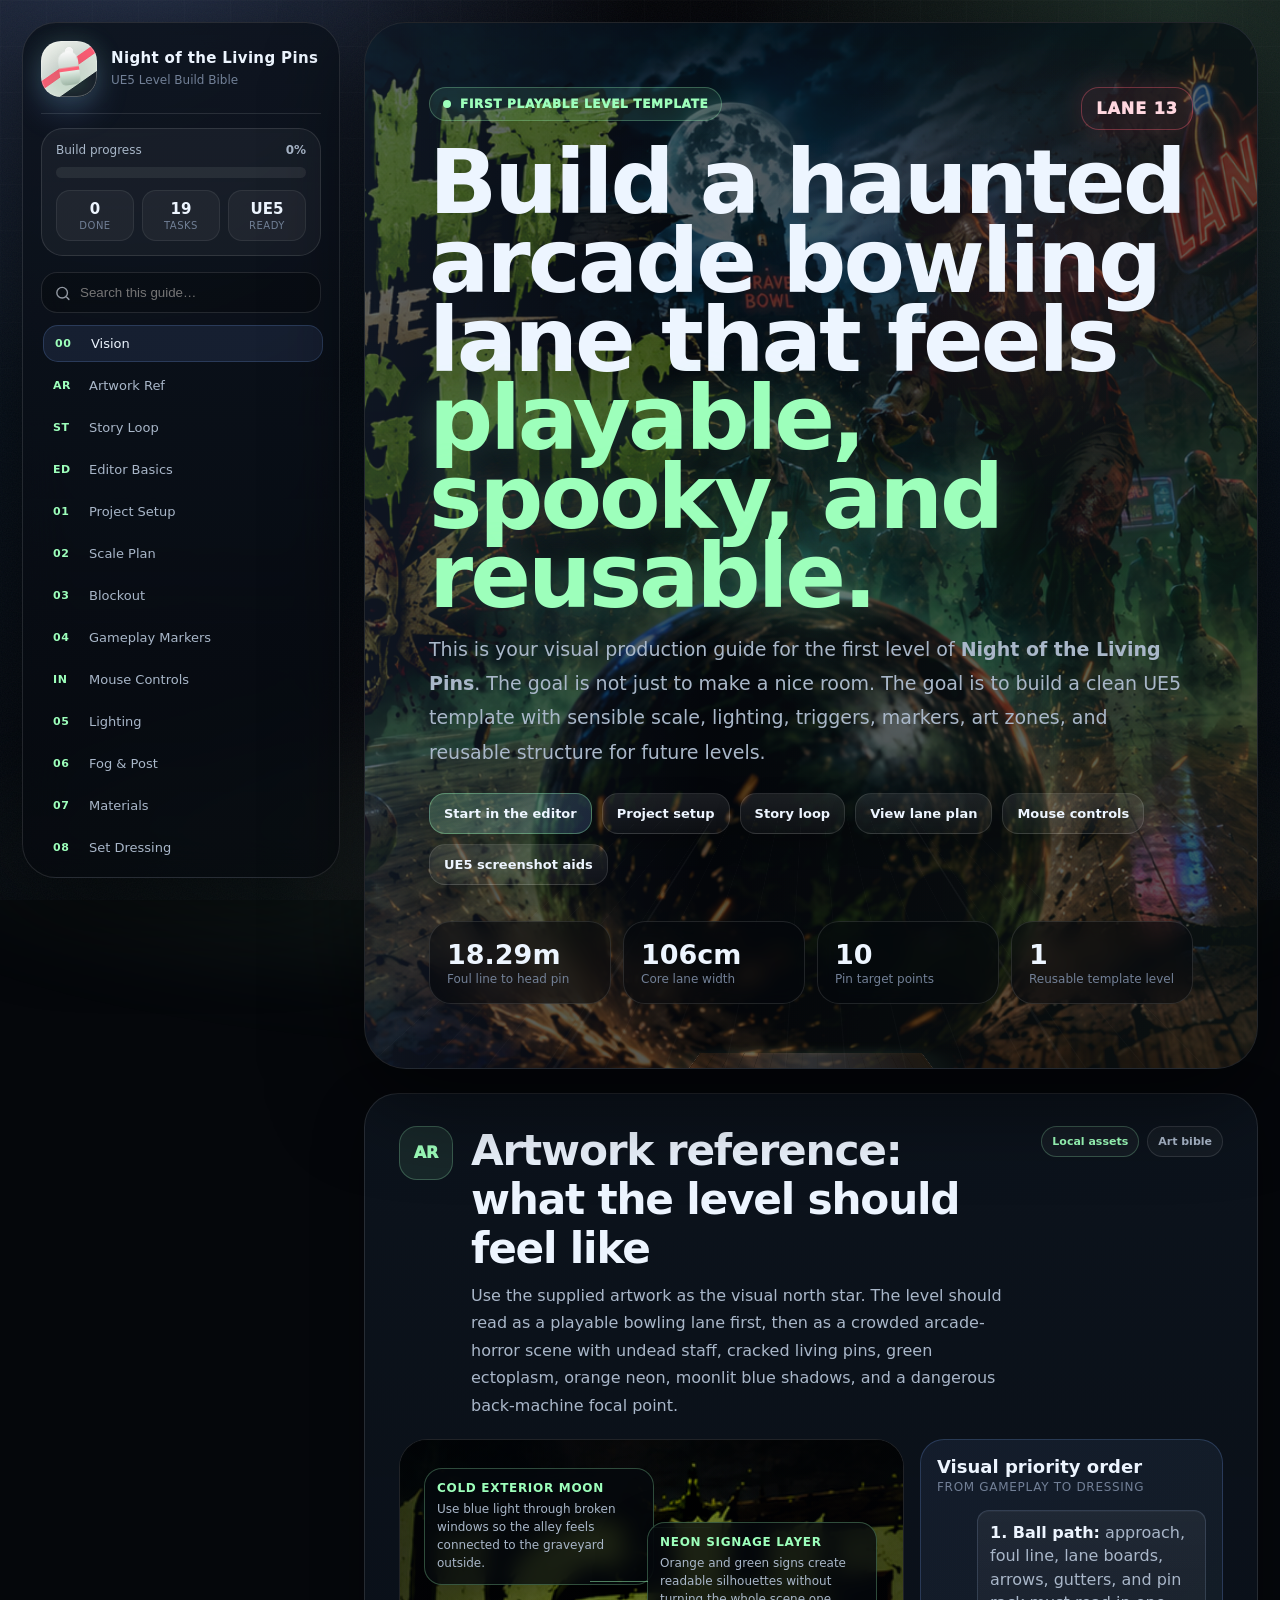
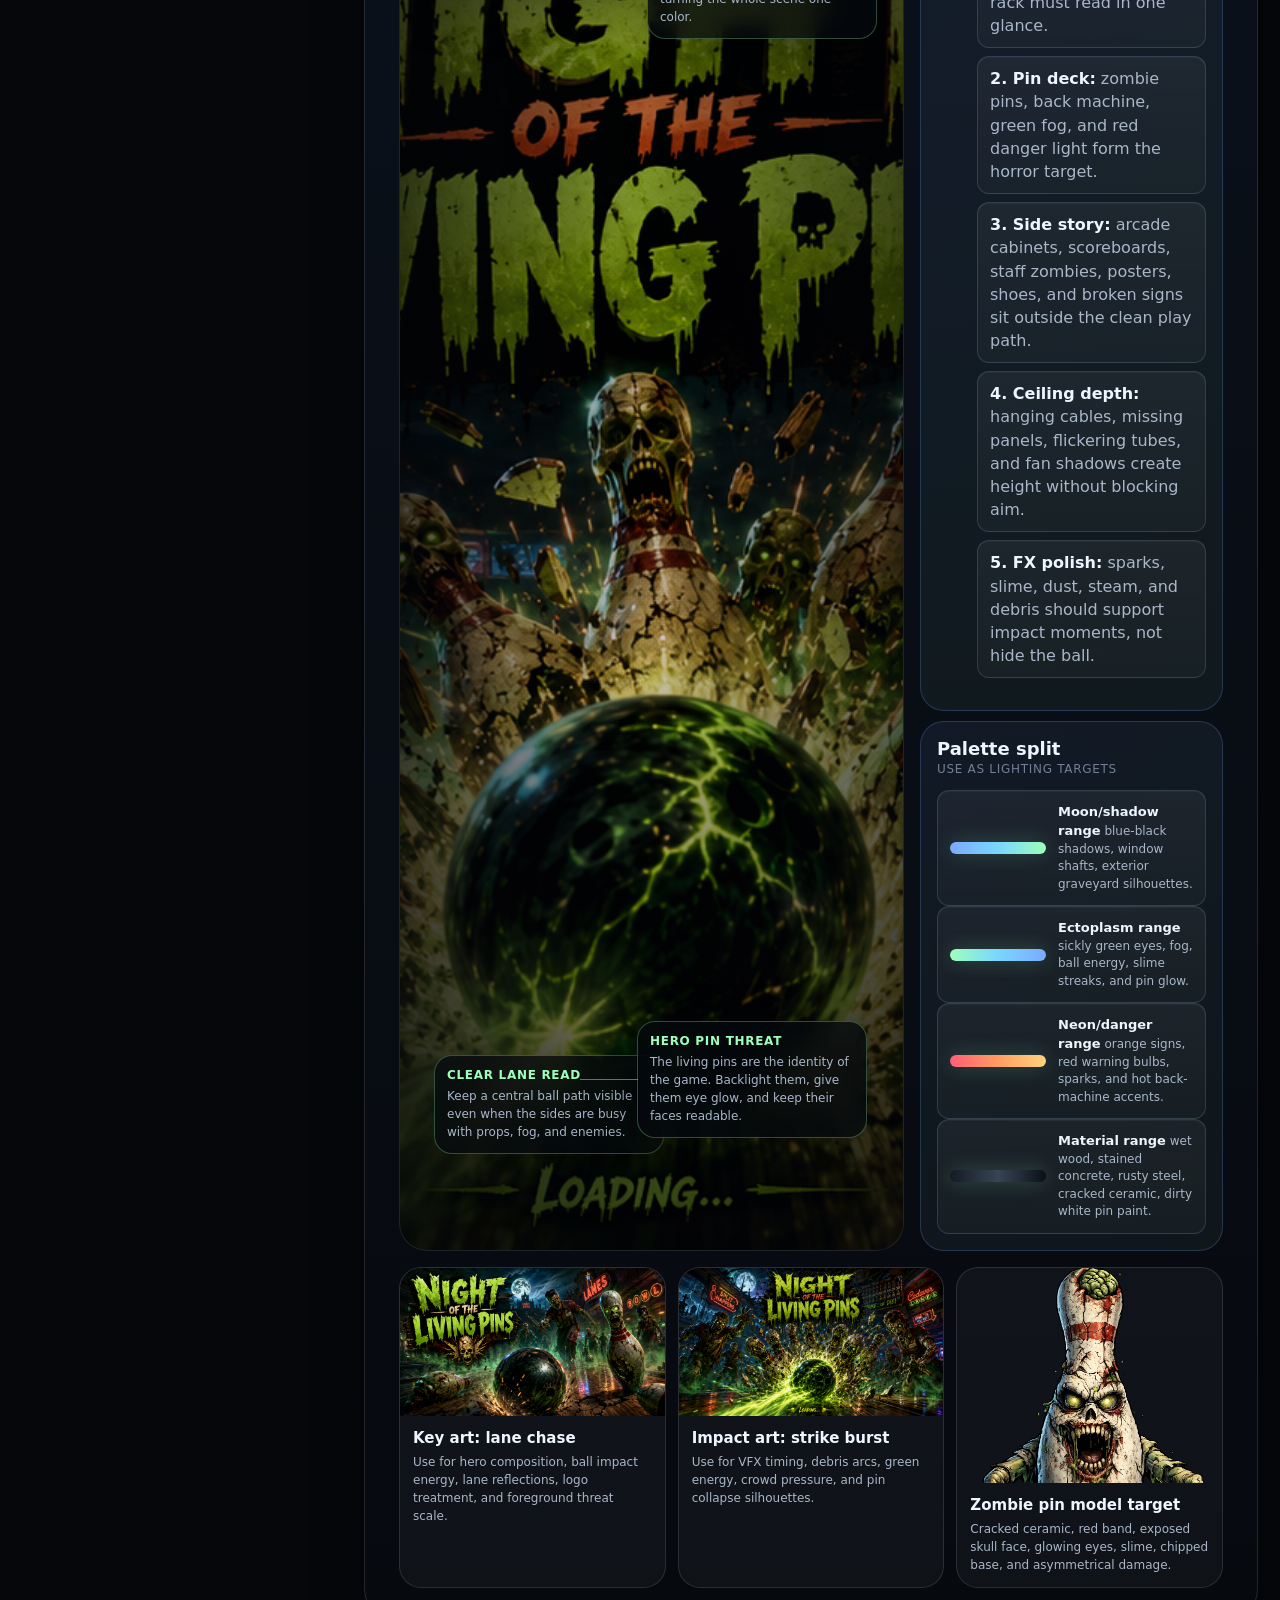
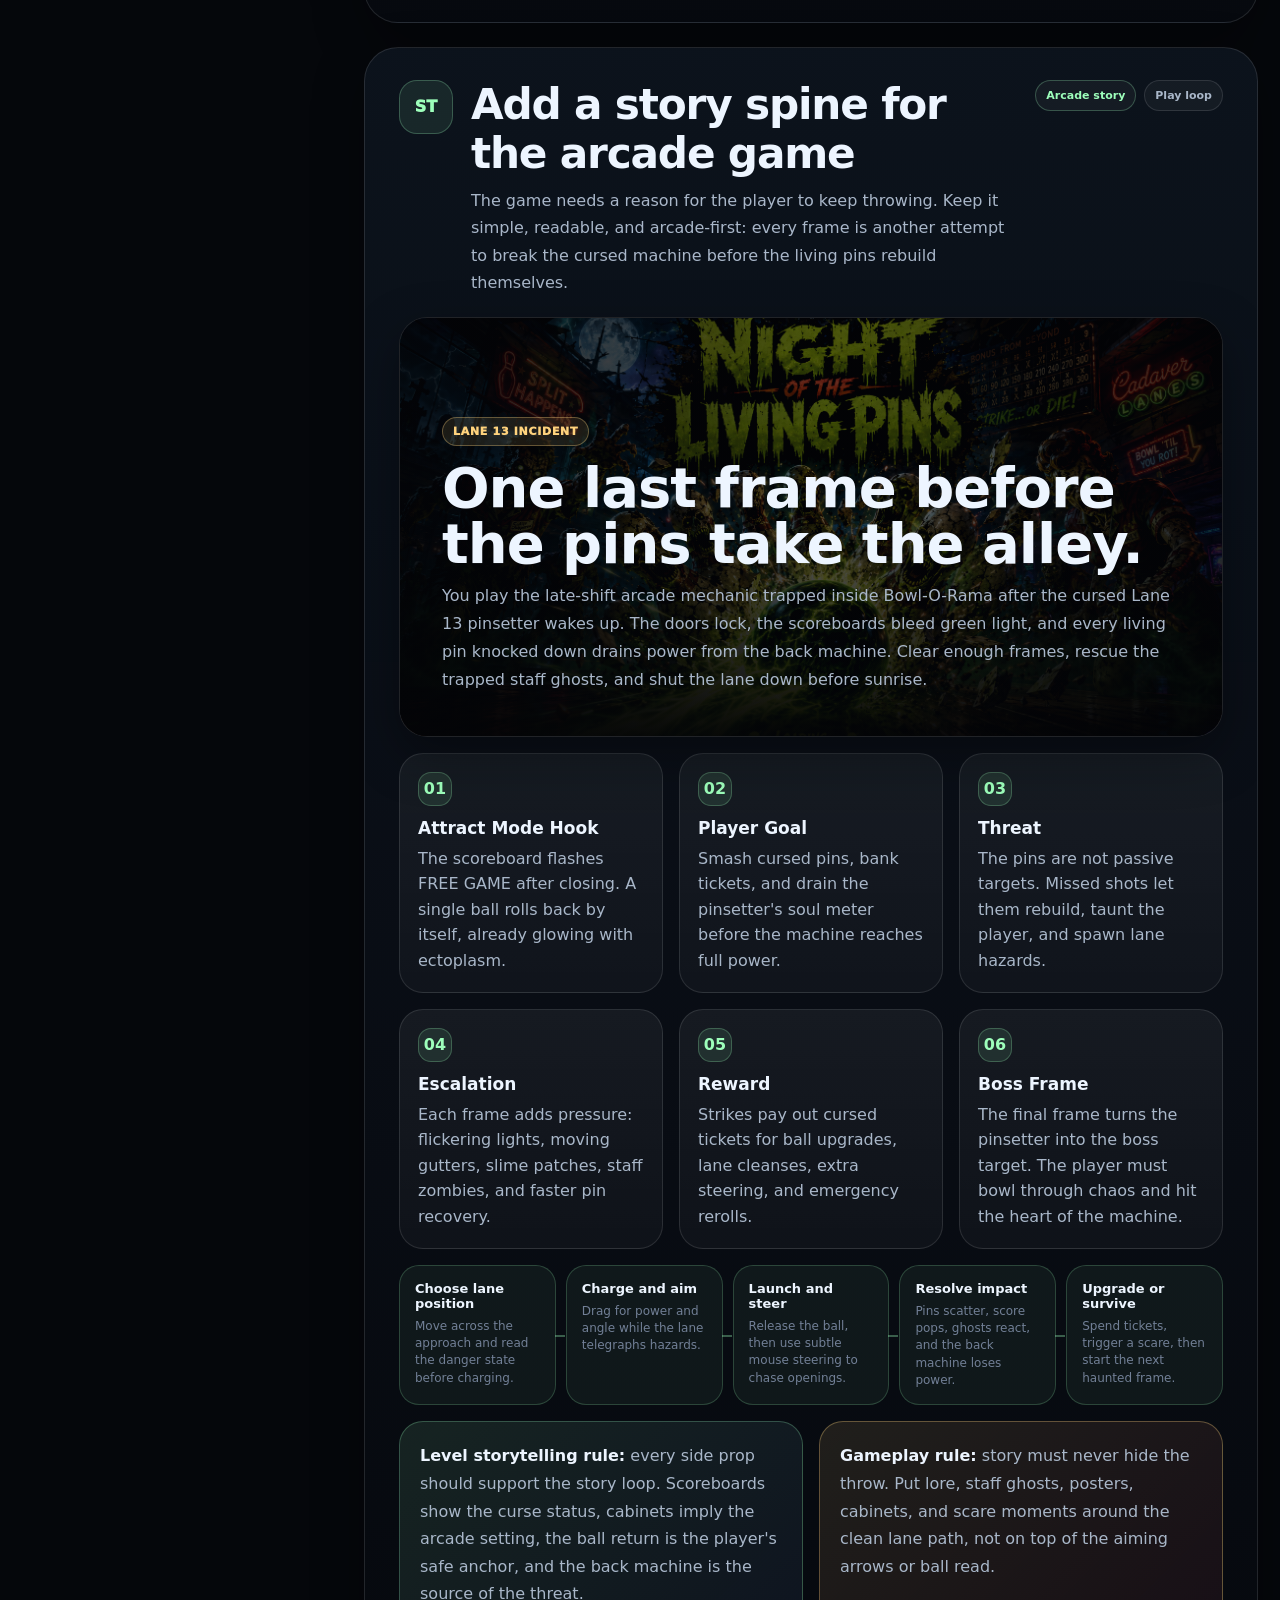
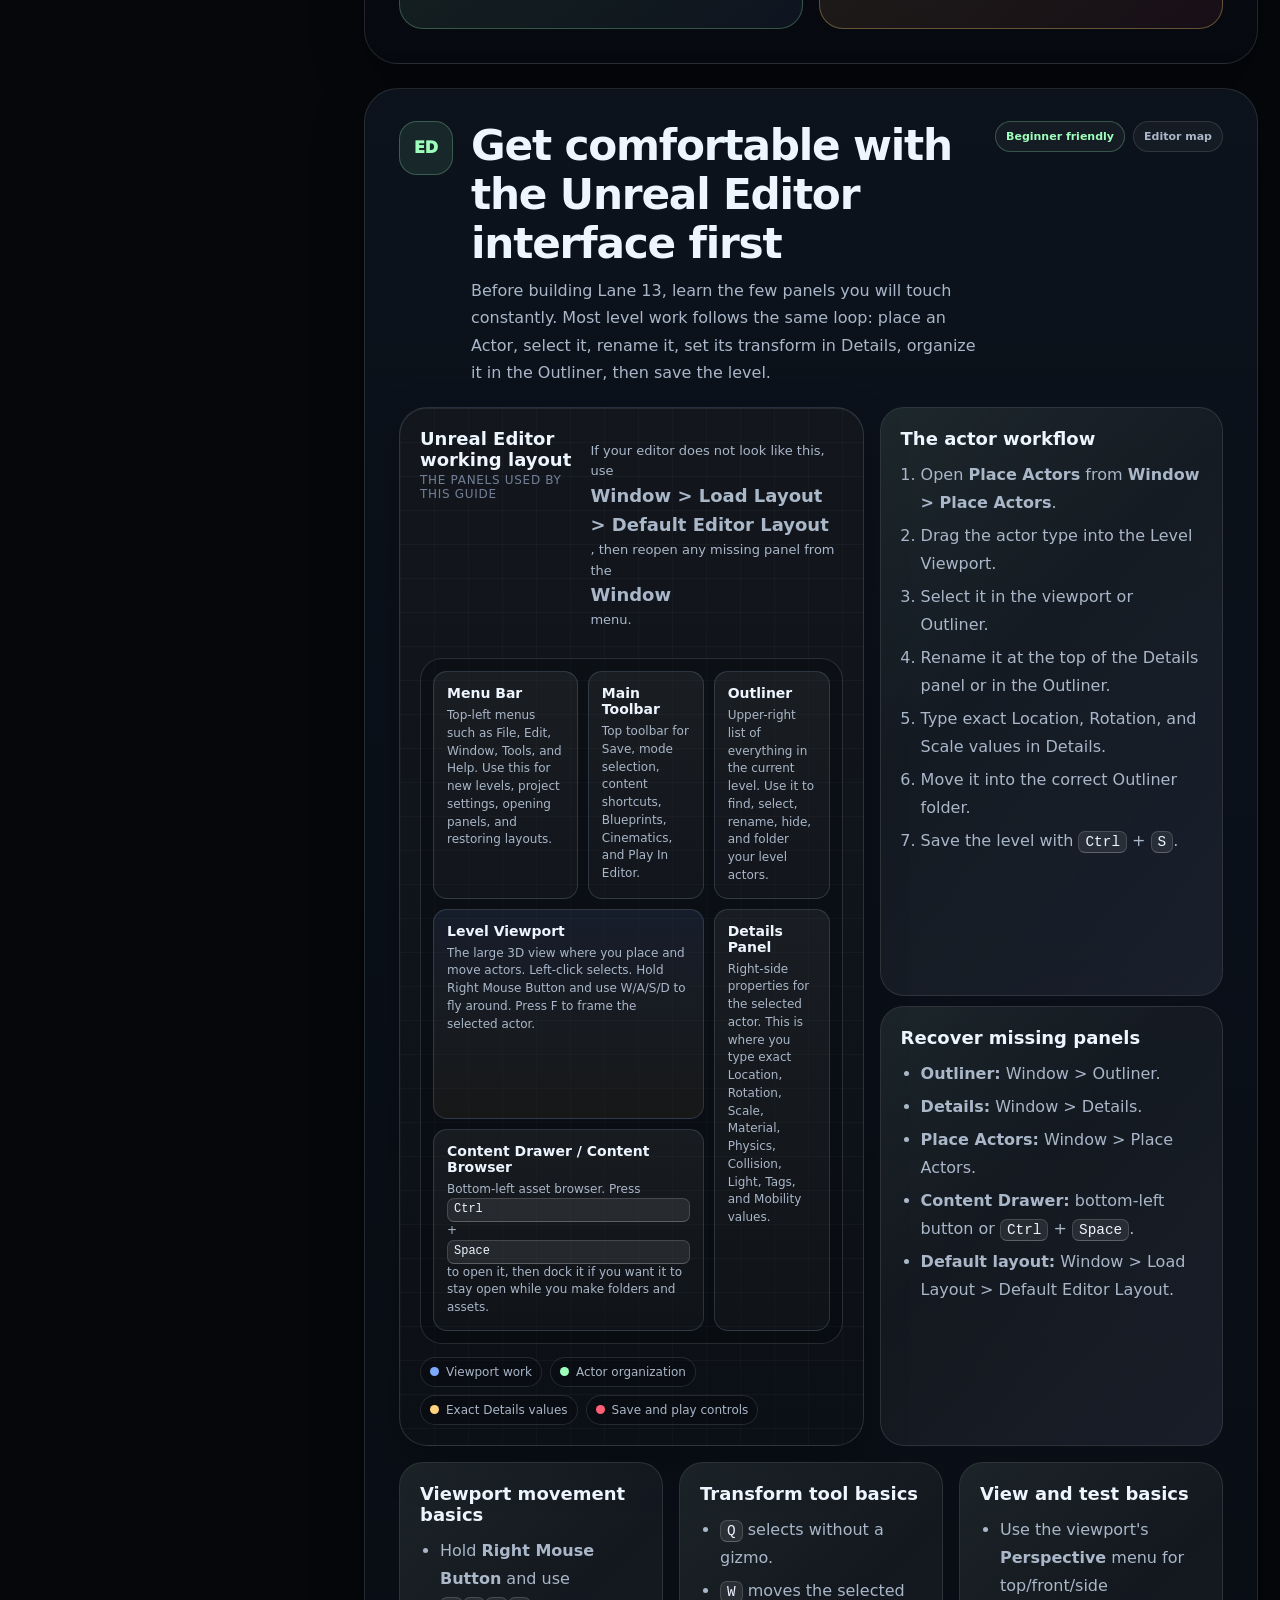
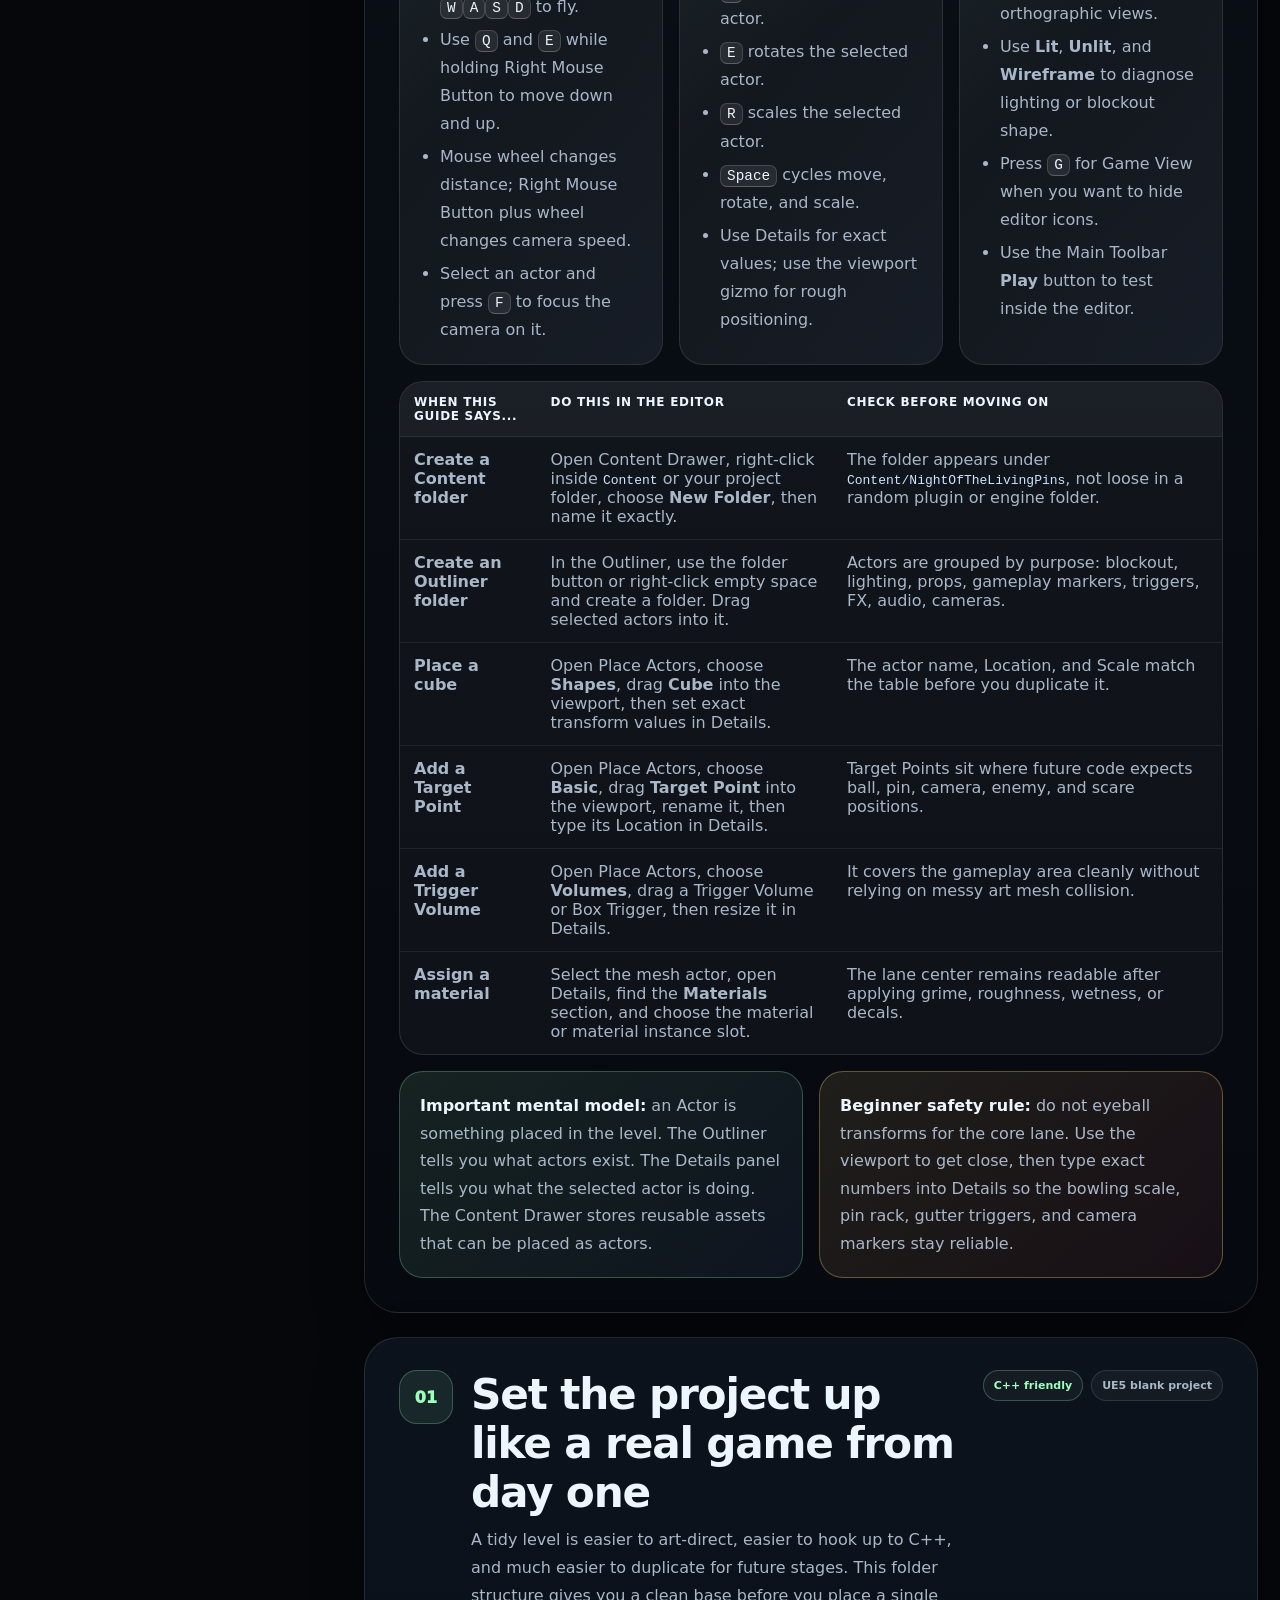
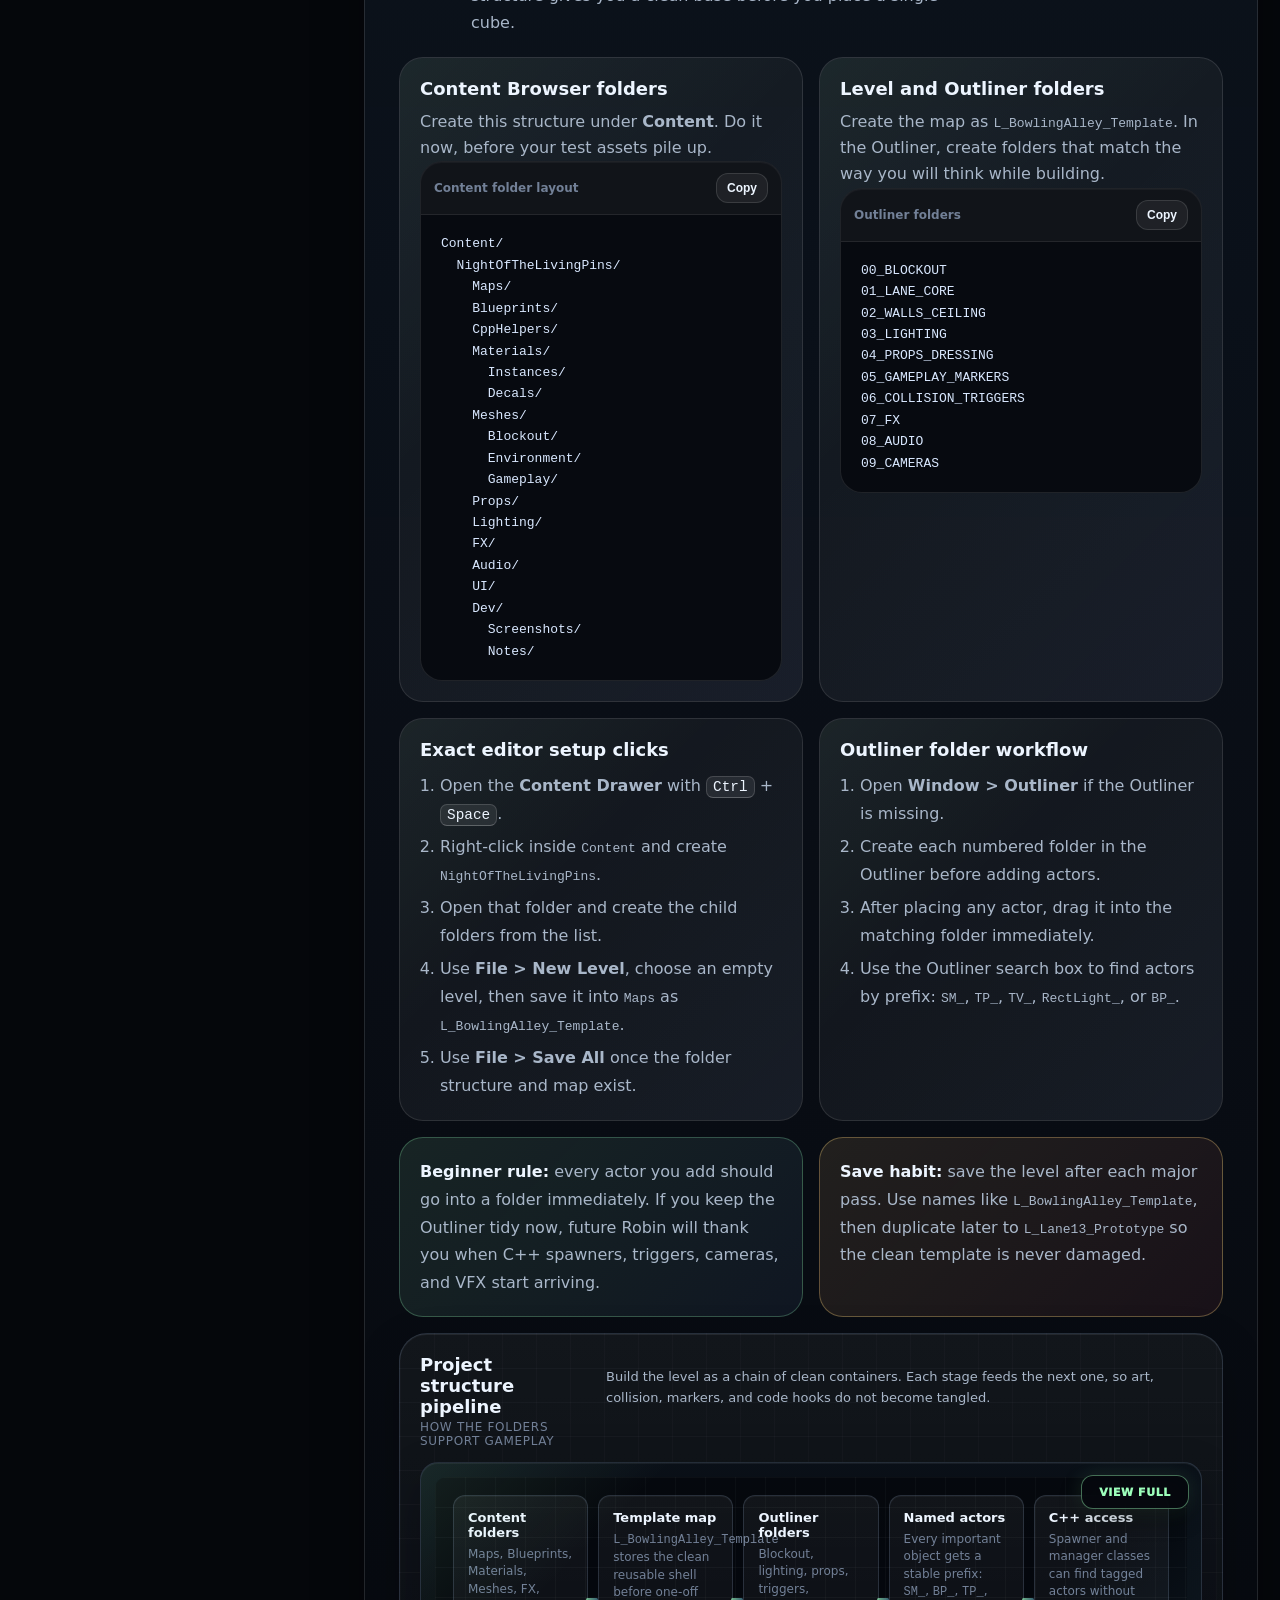
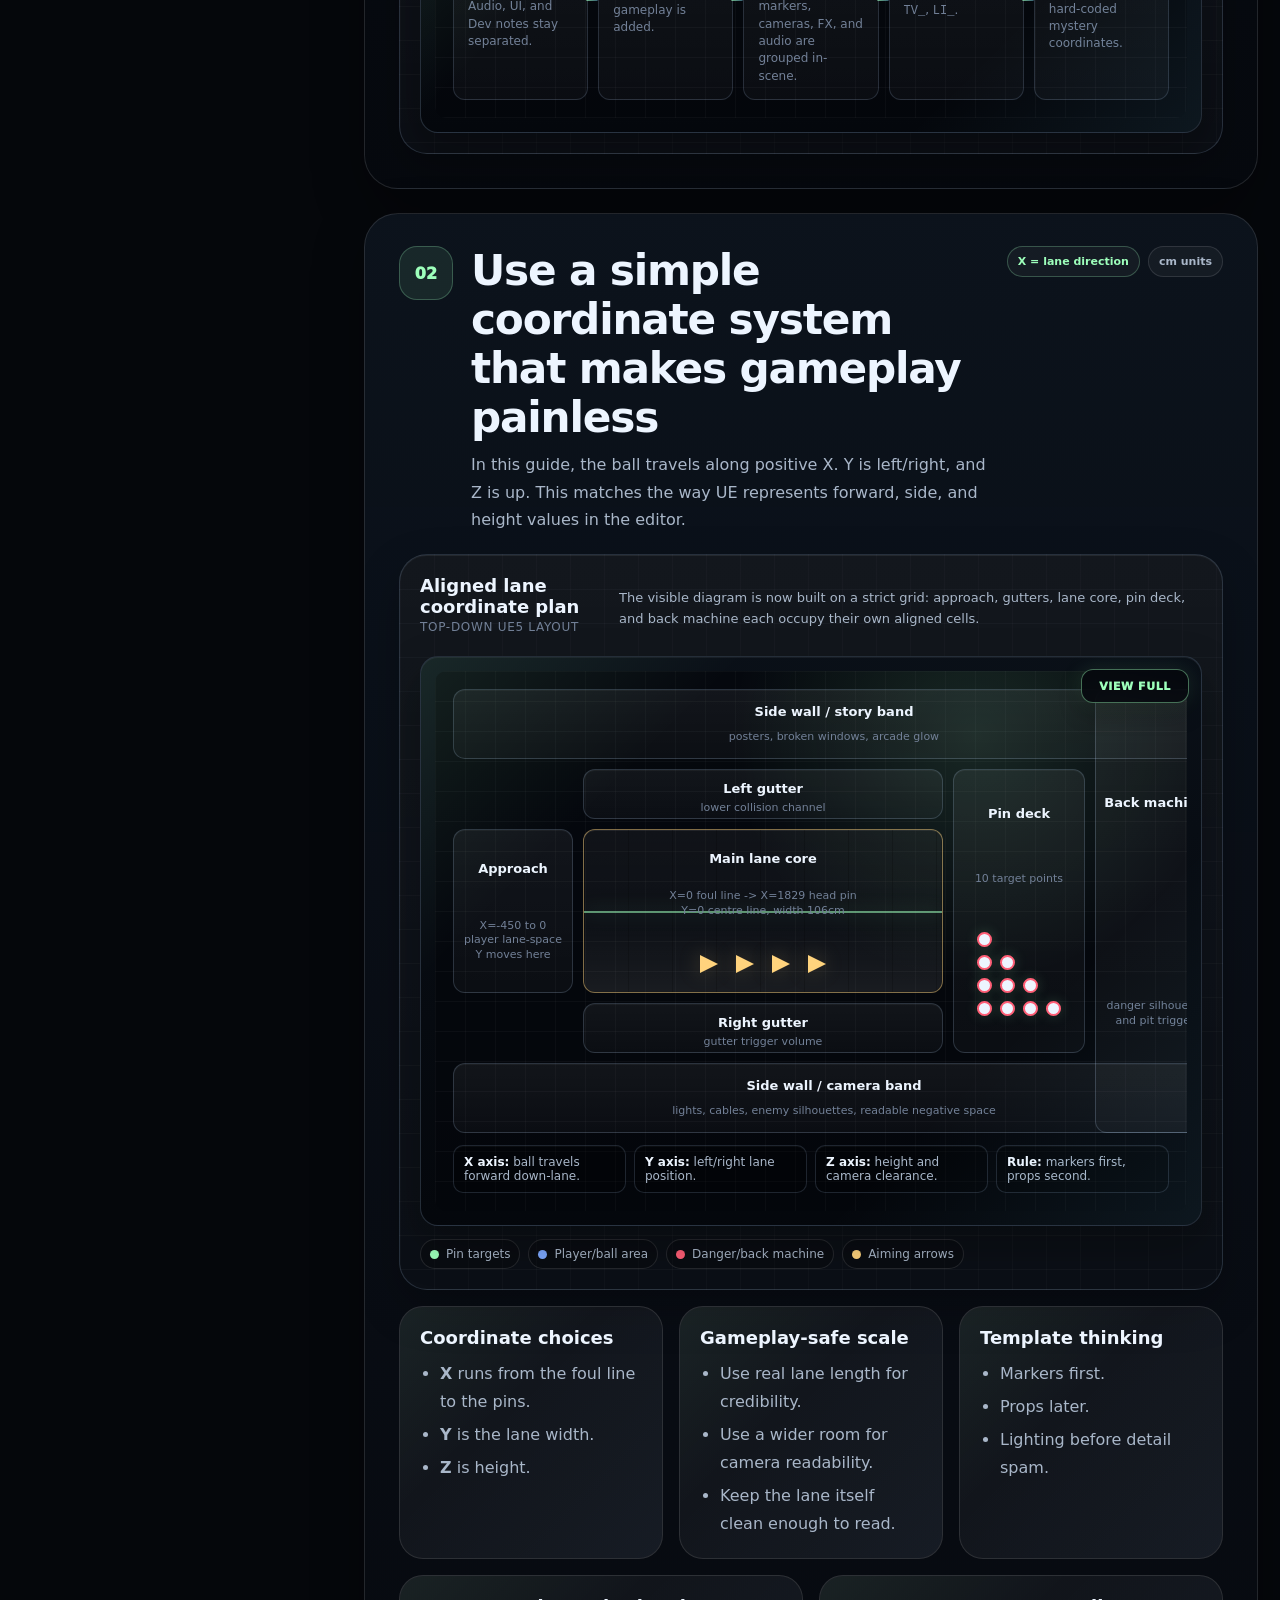
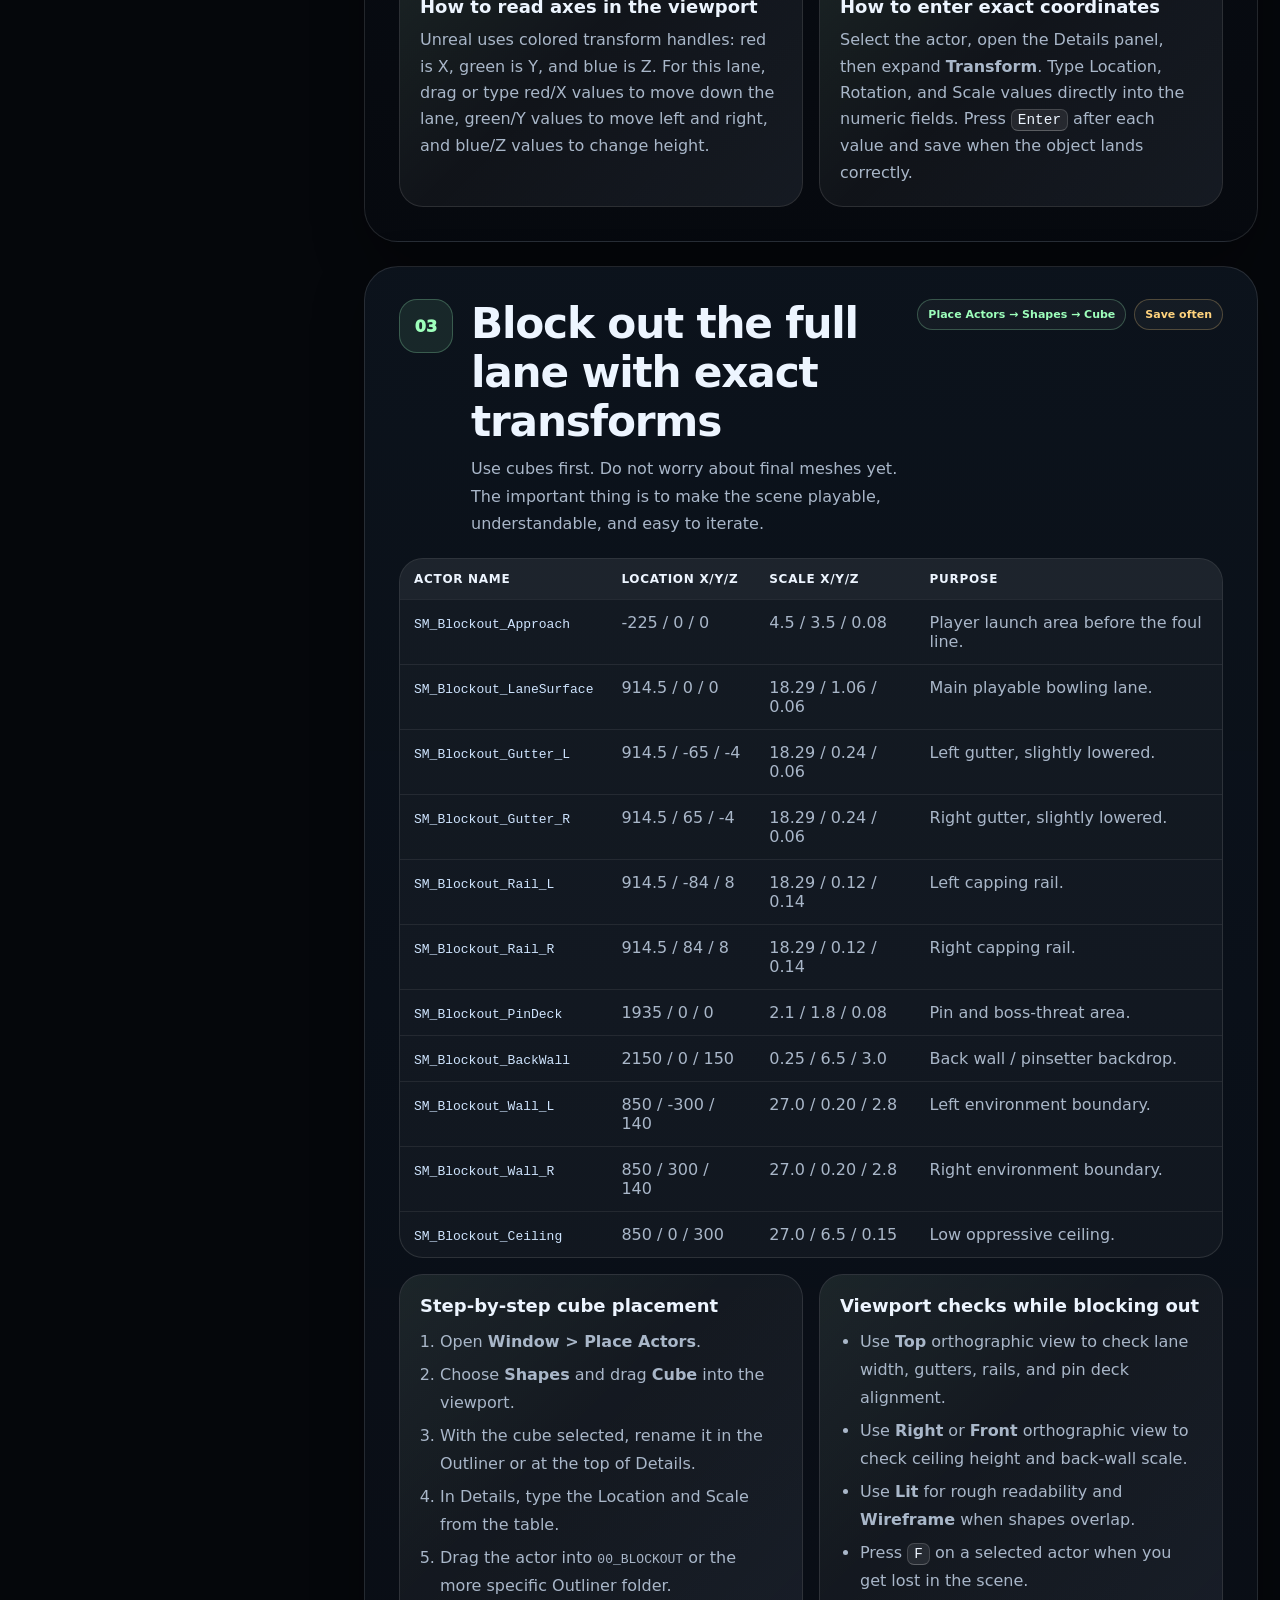
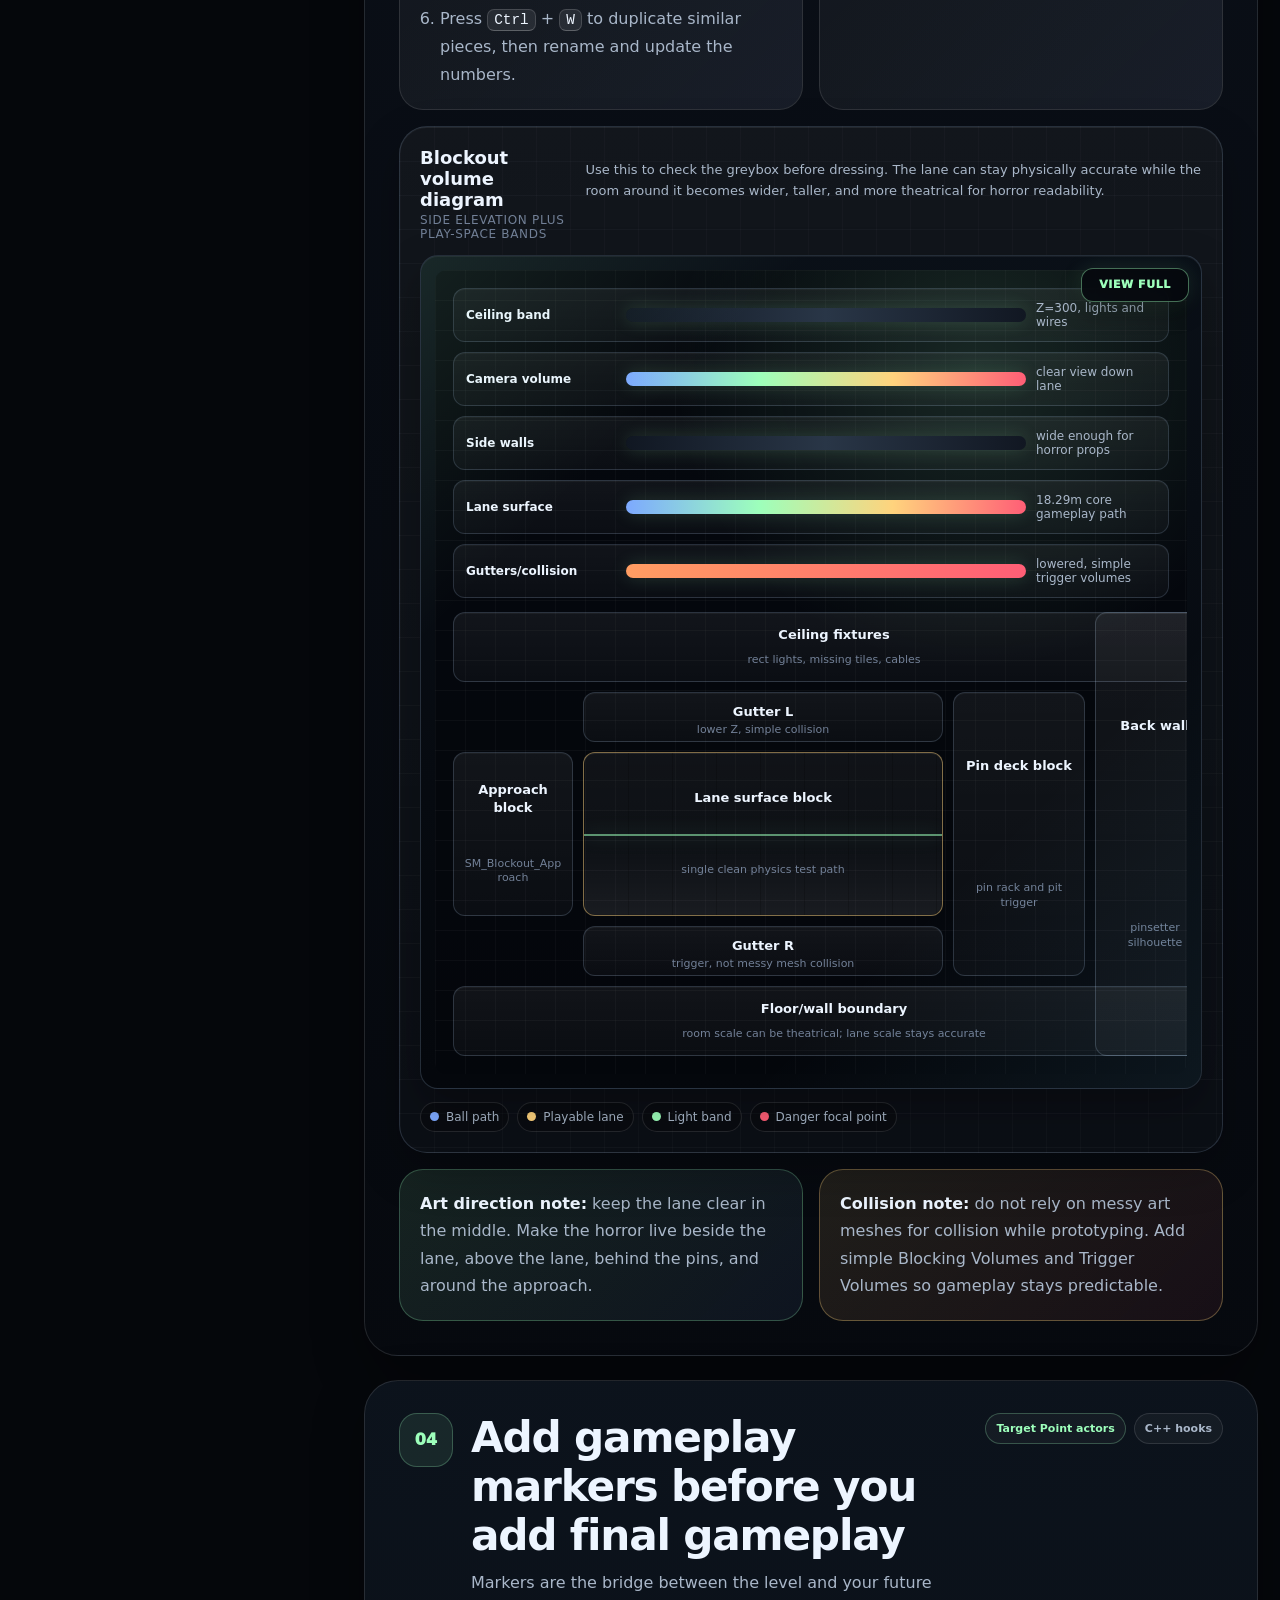
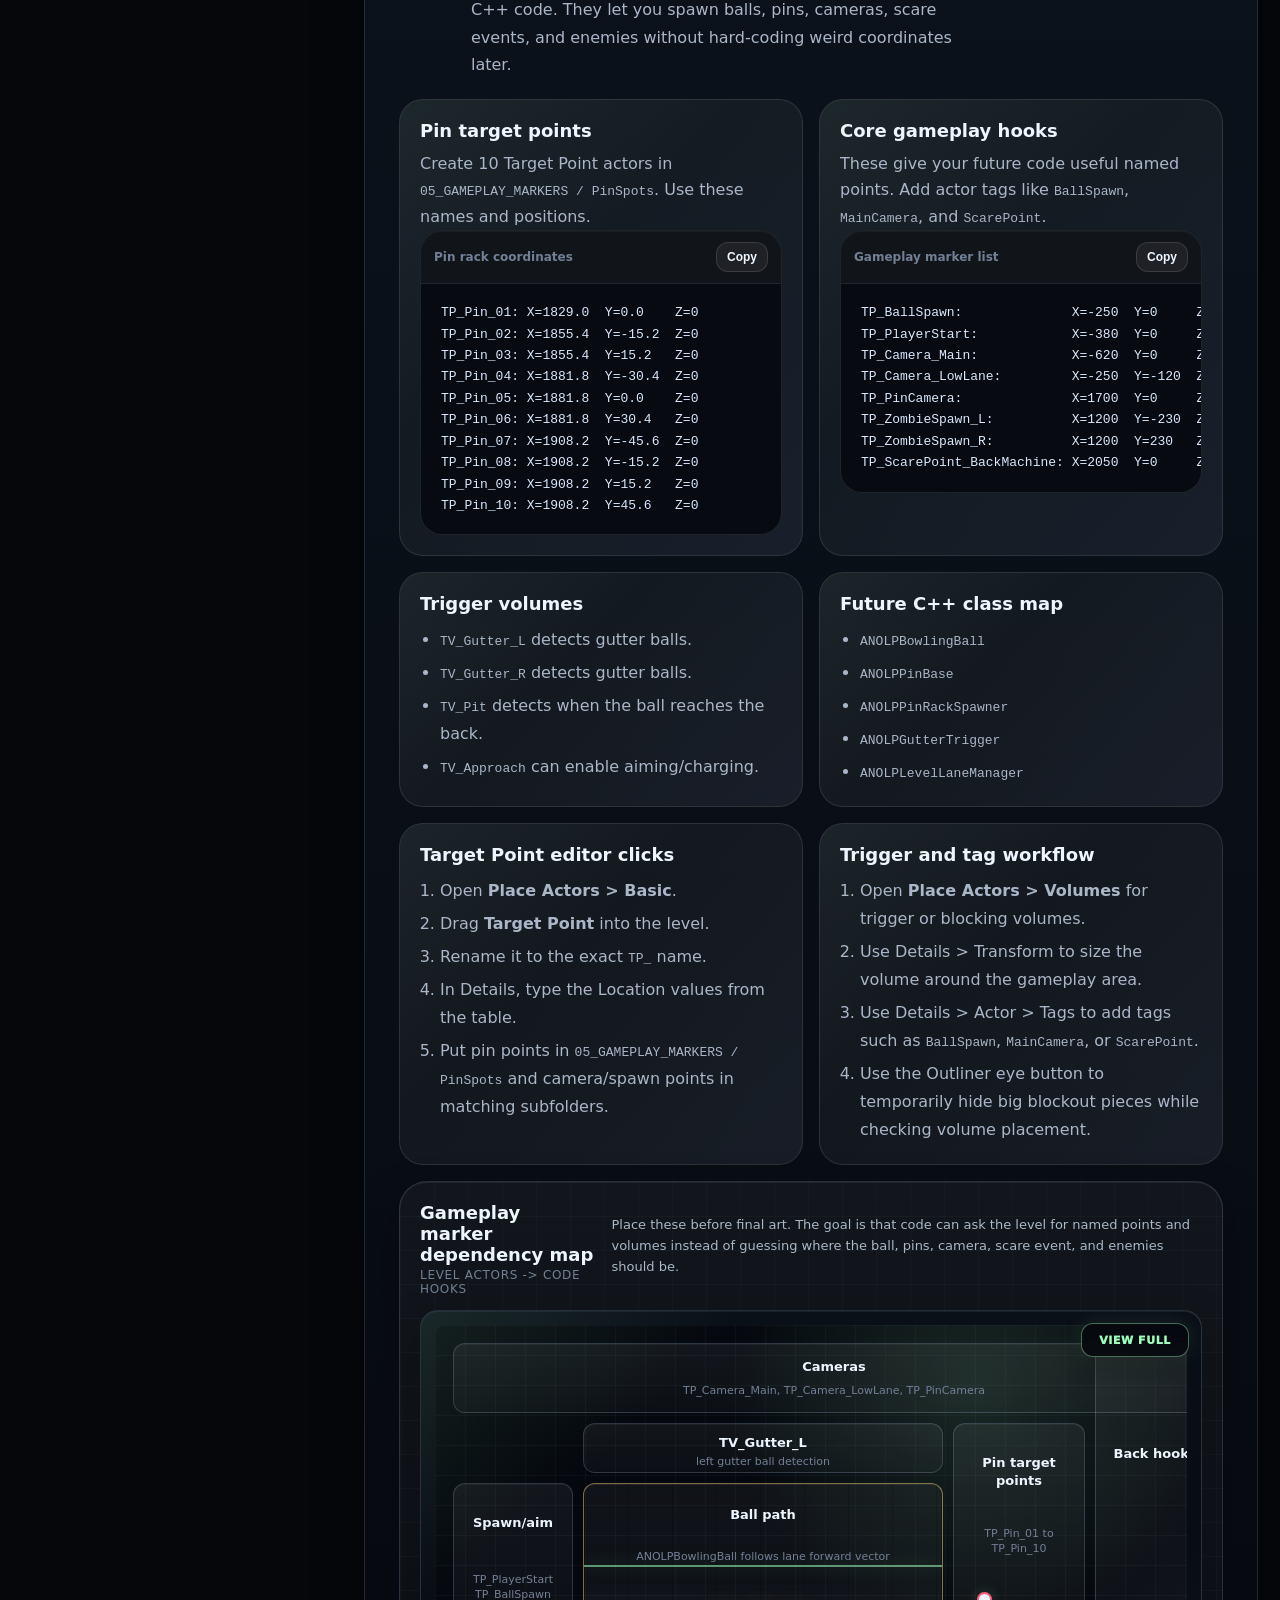
==== commit 7921349e: "Add files via upload" ====
--- a/preview.html
+++ b/preview.html
@@ -82,6 +82,7 @@
     .grid{display:grid;gap:16px}.grid.two{grid-template-columns:repeat(2,minmax(0,1fr))}.grid.three{grid-template-columns:repeat(3,minmax(0,1fr))}.grid.four{grid-template-columns:repeat(4,minmax(0,1fr))}.tile{position:relative;border:1px solid var(--line);background:rgba(255,255,255,.045);border-radius:24px;padding:20px;overflow:hidden}.tile:before{content:"";position:absolute;inset:-1px;pointer-events:none;background:linear-gradient(135deg,rgba(157,255,187,.10),transparent 40%,rgba(125,169,255,.08));opacity:.55}.tile>*{position:relative}.tile h3{margin:0 0 10px;font-size:18px}.tile p{margin:0;color:var(--muted);line-height:1.65}.tile ul,.tile ol{margin:12px 0 0;padding-left:20px;color:var(--muted);line-height:1.75}.tile li+li{margin-top:5px}.tile .big{font-size:38px;font-weight:950;letter-spacing:-1px}.callout{border:1px solid rgba(157,255,187,.25);background:linear-gradient(135deg,rgba(157,255,187,.10),rgba(125,169,255,.07));border-radius:24px;padding:20px;color:var(--muted);line-height:1.72}.callout strong{color:var(--ink)}.warning{border-color:rgba(255,211,125,.32);background:linear-gradient(135deg,rgba(255,211,125,.10),rgba(255,94,118,.07))}
     .codeBlock{position:relative;border:1px solid rgba(255,255,255,.10);border-radius:22px;background:#070a10;overflow:hidden;box-shadow:inset 0 1px 0 rgba(255,255,255,.04)}.codeTop{display:flex;align-items:center;justify-content:space-between;gap:12px;border-bottom:1px solid rgba(255,255,255,.08);padding:11px 13px;background:rgba(255,255,255,.04);color:var(--soft);font-size:12px;font-weight:850}.copyBtn{border:1px solid rgba(255,255,255,.12);background:rgba(255,255,255,.06);color:var(--ink);border-radius:12px;padding:7px 10px;cursor:pointer;font-weight:900;font-size:12px}.copyBtn:hover{border-color:rgba(157,255,187,.34)}pre{margin:0;overflow:auto;padding:18px 20px;color:#d9e8ff;font-size:13px;line-height:1.65;tab-size:2}.kbd{font-family:var(--mono);font-size:.9em;border:1px solid rgba(255,255,255,.15);border-bottom-color:rgba(255,255,255,.25);background:rgba(255,255,255,.08);padding:2px 6px;border-radius:7px;color:var(--ink)}
     .tableWrap{overflow:auto;border:1px solid var(--line);border-radius:24px;background:rgba(255,255,255,.035)}table{width:100%;border-collapse:collapse;min-width:760px}th,td{text-align:left;border-bottom:1px solid rgba(255,255,255,.075);padding:13px 14px;color:var(--muted);vertical-align:top}th{color:var(--ink);font-size:12px;text-transform:uppercase;letter-spacing:.7px;background:rgba(255,255,255,.045)}td code{color:#cfe5ff}tr:last-child td{border-bottom:0}.statusPill{display:inline-flex;align-items:center;gap:6px;border-radius:999px;padding:5px 8px;background:rgba(157,255,187,.08);border:1px solid rgba(157,255,187,.2);color:var(--acid);font-size:11px;font-weight:900}
+    .editorShell{display:grid;grid-template-columns:minmax(0,1.15fr) minmax(280px,.85fr);gap:16px}.editorLayout{display:grid;grid-template-columns:1.25fr 1fr 1fr;grid-template-rows:auto minmax(190px,1fr) auto;gap:10px;border:1px solid rgba(255,255,255,.12);border-radius:22px;background:rgba(0,0,0,.22);padding:12px}.editorZone{border:1px solid rgba(180,213,255,.16);border-radius:14px;background:linear-gradient(180deg,rgba(255,255,255,.06),rgba(255,255,255,.032));padding:13px;color:var(--muted);min-height:92px}.editorZone strong{display:block;color:var(--ink);font-size:14px;margin-bottom:6px}.editorZone span{display:block;font-size:12px;line-height:1.48}.editorZone.viewport{grid-column:1/3;min-height:210px;background:linear-gradient(180deg,rgba(125,169,255,.10),rgba(255,211,125,.055))}.editorZone.details{grid-column:3;grid-row:2/4}.editorZone.bottom{grid-column:1/3}.editorWorkflow{display:grid;gap:10px}.editorWorkflow .tile{min-height:0}
     .diagramWrap{position:relative;border:1px solid var(--line);border-radius:28px;background:radial-gradient(circle at 50% 20%,rgba(157,255,187,.08),transparent 30%),rgba(255,255,255,.035);padding:20px;overflow:hidden}.diagramWrap svg{width:100%;height:auto;display:block;filter:drop-shadow(0 20px 45px rgba(0,0,0,.28))}.diagramImageFrame{position:relative;margin:0;border:1px solid rgba(255,255,255,.12);border-radius:24px;background:#05070b;overflow:hidden;box-shadow:inset 0 1px 0 rgba(255,255,255,.05);cursor:zoom-in}.diagramImageFrame:after{content:"+";position:absolute;right:8px;top:8px;width:26px;height:26px;display:grid;place-items:center;border:1px solid rgba(157,255,187,.32);border-radius:9px;background:rgba(5,8,13,.72);color:var(--acid);font-weight:950;font-size:16px;box-shadow:0 8px 18px rgba(0,0,0,.24)}.diagramImageFrame:focus-visible{outline:3px solid rgba(157,255,187,.42);outline-offset:4px}.diagramImageFrame img{display:block;width:100%;height:auto;max-width:100%}.diagramSource{display:none!important}.legend{display:flex;gap:8px;flex-wrap:wrap;margin-top:13px}.legend span{display:inline-flex;align-items:center;gap:7px;color:var(--muted);font-size:12px;border:1px solid var(--line);border-radius:999px;padding:7px 9px;background:rgba(0,0,0,.18)}.dot{width:9px;height:9px;border-radius:50%;background:var(--acid)}.dot.blue{background:var(--blue)}.dot.red{background:var(--red)}.dot.amber{background:var(--amber)}
     .heroBackdrop{position:absolute;inset:0;width:100%;height:100%;object-fit:cover;opacity:.32;filter:saturate(1.14) contrast(1.05);z-index:0}.heroBackdrop~.heroGrid{z-index:1}.diagramTitle{display:flex;justify-content:space-between;align-items:flex-start;gap:16px;margin-bottom:14px}.diagramTitle strong{display:block;font-size:18px}.diagramTitle span{display:block;color:var(--soft);font-size:12px;text-transform:uppercase;letter-spacing:.7px;margin-top:3px}.diagramNote{color:var(--muted);font-size:13px;line-height:1.6;max-width:760px}.diagramGrid{display:grid;grid-template-columns:minmax(0,1.25fr) minmax(280px,.75fr);gap:16px}.diagramStack{display:grid;gap:10px}.flowDiagram{display:grid;grid-template-columns:repeat(5,minmax(0,1fr));gap:10px;align-items:stretch}.flowNode,.specNode{position:relative;border:1px solid var(--line);background:rgba(0,0,0,.20);border-radius:18px;padding:14px;min-height:112px}.flowNode:after{content:"";position:absolute;right:-11px;top:50%;width:12px;height:2px;background:rgba(157,255,187,.36)}.flowNode:last-child:after{display:none}.flowNode b,.specNode b{display:block;color:var(--ink);font-size:13px}.flowNode span,.specNode span{display:block;color:var(--soft);font-size:12px;line-height:1.45;margin-top:6px}.specGrid{display:grid;grid-template-columns:repeat(2,minmax(0,1fr));gap:10px}.assetBoard{position:relative;min-height:480px;border:1px solid var(--line);border-radius:28px;overflow:hidden;background:#05070b}.assetBoard img{position:absolute;inset:0;width:100%;height:100%;object-fit:cover;display:block;filter:saturate(1.06) contrast(1.04)}.assetBoard:after{content:"";position:absolute;inset:0;background:linear-gradient(90deg,rgba(3,4,7,.72),rgba(3,4,7,.18) 48%,rgba(3,4,7,.62)),linear-gradient(0deg,rgba(3,4,7,.66),transparent 42%,rgba(3,4,7,.28));pointer-events:none}.assetLabel{position:absolute;z-index:2;max-width:230px;border:1px solid rgba(157,255,187,.28);background:rgba(5,8,13,.78);backdrop-filter:blur(10px);border-radius:18px;padding:12px;box-shadow:var(--shadow2)}.assetLabel b{display:block;color:var(--acid);font-size:12px;text-transform:uppercase;letter-spacing:.7px}.assetLabel span{display:block;color:var(--muted);font-size:12px;line-height:1.5;margin-top:5px}.assetLabel:before{content:"";position:absolute;width:58px;height:1px;background:rgba(157,255,187,.48);top:50%}.assetLabel.left:before{right:-58px}.assetLabel.right:before{left:-58px}.artThumbs{display:grid;grid-template-columns:repeat(3,minmax(0,1fr));gap:12px}.artThumb{border:1px solid var(--line);border-radius:22px;overflow:hidden;background:rgba(255,255,255,.04)}.artThumb img{width:100%;aspect-ratio:16/9;object-fit:cover;display:block}.artThumb.pin img{aspect-ratio:16/13;object-fit:cover;object-position:50% 15%}.artThumb div{padding:13px}.artThumb h3{margin:0 0 6px;font-size:15px}.artThumb p{margin:0;color:var(--muted);font-size:12px;line-height:1.5}.blueprintPanel{border:1px solid rgba(125,169,255,.22);background:linear-gradient(135deg,rgba(125,169,255,.08),rgba(157,255,187,.05));border-radius:24px;padding:16px}.stackLayer{display:grid;grid-template-columns:96px 1fr;gap:12px;align-items:center;border:1px solid var(--line);background:rgba(255,255,255,.04);border-radius:16px;padding:12px}.stackLayer strong{color:var(--ink);font-size:13px}.stackLayer span{color:var(--muted);font-size:12px;line-height:1.45}.miniBar{height:12px;border-radius:999px;background:linear-gradient(90deg,var(--acid),var(--cyan),var(--blue));box-shadow:0 0 20px rgba(157,255,187,.22)}.miniBar.red{background:linear-gradient(90deg,var(--red),var(--orange),var(--amber))}.miniBar.cold{background:linear-gradient(90deg,var(--blue),var(--cyan),var(--acid))}.miniBar.dark{background:linear-gradient(90deg,#151b24,#384454,#0c1018)}.diagramChecklist{display:grid;gap:8px}.diagramChecklist li{list-style:none;border:1px solid var(--line);border-radius:14px;background:rgba(255,255,255,.035);padding:10px 12px;color:var(--muted);line-height:1.45}.diagramChecklist li strong{color:var(--ink)}
     .diagramWrap svg{display:none}.precisionDiagram{position:relative;border:1px solid rgba(255,255,255,.12);border-radius:24px;background:linear-gradient(rgba(255,255,255,.03) 1px,transparent 1px),linear-gradient(90deg,rgba(255,255,255,.025) 1px,transparent 1px),radial-gradient(circle at 70% 12%,rgba(157,255,187,.10),transparent 32%),rgba(4,7,12,.72);background-size:36px 36px,36px 36px,auto,auto;padding:18px;overflow:hidden}.precisionDiagram+.legend{margin-top:14px}.planGrid{display:grid;grid-template-columns:minmax(104px,.9fr) minmax(280px,4fr) minmax(104px,.95fr) minmax(76px,.65fr);grid-template-rows:64px 48px 150px 48px 64px;gap:8px;min-height:382px}.planCell{border:1px solid rgba(255,255,255,.12);border-radius:16px;background:rgba(255,255,255,.045);display:grid;place-items:center;text-align:center;padding:10px;color:var(--muted);font-size:12px;line-height:1.35}.planCell strong{display:block;color:var(--ink);font-size:13px;margin-bottom:3px}.planCell small{display:block;color:var(--soft);font-size:11px}.approachCell{grid-column:1;grid-row:3;background:rgba(125,169,255,.12);border-color:rgba(125,169,255,.30)}.laneCell{grid-column:2;grid-row:3;position:relative;background:linear-gradient(90deg,#5f351b,#c18a43 48%,#6d3d20);border-color:rgba(255,211,125,.35);overflow:hidden}.laneCell:before{content:"";position:absolute;inset:0;background:repeating-linear-gradient(90deg,rgba(0,0,0,.20) 0 1px,transparent 1px 44px),linear-gradient(0deg,rgba(255,255,255,.06),transparent 42%,rgba(0,0,0,.10));pointer-events:none}.laneCell>*{position:relative}.gutterTop{grid-column:2;grid-row:2;background:rgba(0,0,0,.30)}.gutterBottom{grid-column:2;grid-row:4;background:rgba(0,0,0,.30)}.sideTop{grid-column:1/5;grid-row:1;background:rgba(120,215,255,.08);border-color:rgba(120,215,255,.22)}.sideBottom{grid-column:1/5;grid-row:5;background:rgba(120,215,255,.06);border-color:rgba(120,215,255,.18)}.pinDeckCell{grid-column:3;grid-row:2/5;background:rgba(157,255,187,.10);border-color:rgba(157,255,187,.28)}.machineCell{grid-column:4;grid-row:1/6;background:rgba(255,94,118,.10);border-color:rgba(255,94,118,.30)}.centreLine{position:absolute;left:0;right:0;top:50%;height:2px;background:rgba(157,255,187,.55);box-shadow:0 0 18px rgba(157,255,187,.30)}.aimArrows{display:flex;gap:18px;justify-content:center;margin-top:18px}.aimArrows i{width:0;height:0;border-top:9px solid transparent;border-bottom:9px solid transparent;border-left:18px solid var(--amber);filter:drop-shadow(0 0 10px rgba(255,211,125,.26))}.pinRackMini{display:grid;grid-template-columns:repeat(4,16px);grid-auto-rows:16px;gap:7px;justify-content:center;align-content:center}.pinDot{width:15px;height:15px;border-radius:50%;background:#edf5ff;border:2px solid var(--red);box-shadow:0 0 14px rgba(157,255,187,.20)}.rackGap{visibility:hidden}.axisStrip{display:grid;grid-template-columns:repeat(4,1fr);gap:8px;margin-top:12px}.axisStrip span{border:1px solid rgba(255,255,255,.12);border-radius:12px;background:rgba(0,0,0,.20);padding:9px 10px;color:var(--muted);font-size:12px}.axisStrip strong{color:var(--ink)}.flowClean{display:grid;grid-template-columns:repeat(5,minmax(0,1fr));gap:12px}.flowClean .flowNode{min-height:132px;border-color:rgba(157,255,187,.22);display:grid;grid-template-rows:auto 1fr}.stateMachine{display:grid;grid-template-columns:repeat(6,minmax(0,1fr));gap:10px}.stateNode{border:1px solid rgba(157,255,187,.24);border-radius:16px;background:rgba(0,0,0,.22);padding:14px;min-height:124px;position:relative}.stateNode:after{content:"";position:absolute;right:-10px;top:50%;width:10px;height:2px;background:rgba(157,255,187,.5)}.stateNode:last-child:after{display:none}.stateNode b{display:block;color:var(--ink);font-size:13px}.stateNode span{display:block;margin-top:7px;color:var(--muted);font-size:12px;line-height:1.45}.controlGesture{display:grid;grid-template-columns:minmax(220px,1.1fr) minmax(260px,.9fr);gap:16px;align-items:stretch}.gestureLane{position:relative;min-height:360px;border:1px solid rgba(255,211,125,.25);border-radius:22px;background:linear-gradient(90deg,rgba(0,0,0,.38) 0 10%,#6d3d20 10% 90%,rgba(0,0,0,.38) 90%);overflow:hidden}.gestureLane:before{content:"";position:absolute;inset:0;background:repeating-linear-gradient(0deg,rgba(255,255,255,.05) 0 1px,transparent 1px 48px),linear-gradient(90deg,rgba(0,0,0,.38),transparent 18%,transparent 82%,rgba(0,0,0,.38));pointer-events:none}.playerPuck{position:absolute;left:50%;bottom:34px;transform:translateX(-50%);width:70px;height:34px;border-radius:999px;background:linear-gradient(135deg,var(--acid),var(--cyan));box-shadow:0 0 26px rgba(157,255,187,.35)}.dragVector{position:absolute;left:50%;bottom:74px;width:4px;height:160px;background:linear-gradient(var(--acid),rgba(157,255,187,.1));transform:translateX(-50%) rotate(-13deg);transform-origin:bottom;border-radius:999px}.dragVector:after{content:"";position:absolute;top:-10px;left:50%;transform:translateX(-50%);width:0;height:0;border-left:10px solid transparent;border-right:10px solid transparent;border-bottom:18px solid var(--acid)}.steerRibbon{position:absolute;left:20%;right:20%;top:44%;height:56px;border-top:3px dashed rgba(120,215,255,.72);border-radius:50%;transform:rotate(-2deg)}.gestureNote{position:absolute;border:1px solid rgba(255,255,255,.14);background:rgba(5,8,13,.78);border-radius:14px;padding:10px;color:var(--muted);font-size:12px;line-height:1.35;max-width:180px}.gestureNote strong{display:block;color:var(--ink);font-size:12px;margin-bottom:2px}.inputSpec{display:grid;gap:10px}.inputSpec div{border:1px solid rgba(255,255,255,.12);border-radius:16px;background:rgba(255,255,255,.045);padding:13px;color:var(--muted);font-size:12px;line-height:1.45}.inputSpec strong{display:block;color:var(--ink);font-size:13px;margin-bottom:4px}.tokenGrid{display:grid;grid-template-columns:repeat(auto-fit,minmax(170px,1fr));gap:10px}.tokenGrid span{border:1px solid rgba(255,255,255,.12);border-radius:14px;background:rgba(0,0,0,.18);padding:11px;color:var(--muted);font-size:12px;line-height:1.4}.tokenGrid code{display:block;color:#cfe5ff;margin-bottom:4px}.layerRows{display:grid;gap:10px}.layerRow{display:grid;grid-template-columns:150px 1fr 120px;gap:10px;align-items:center;border:1px solid rgba(255,255,255,.12);border-radius:16px;background:rgba(255,255,255,.04);padding:12px;color:var(--muted);font-size:12px}.layerRow b{color:var(--ink)}.layerTrack{height:14px;border-radius:999px;background:linear-gradient(90deg,var(--blue),var(--acid),var(--amber),var(--red));box-shadow:0 0 18px rgba(157,255,187,.16)}.layerTrack.dim{background:linear-gradient(90deg,#101722,#293647,#111722)}.layerTrack.hot{background:linear-gradient(90deg,var(--orange),var(--red))}.variantGrid{display:grid;grid-template-columns:1fr 1fr;gap:12px}.variantCard{border:1px solid rgba(255,255,255,.12);border-radius:18px;background:rgba(255,255,255,.045);padding:15px;min-height:122px}.variantCard b{display:block;color:var(--ink);margin-bottom:7px}.variantCard span{color:var(--muted);font-size:12px;line-height:1.5}.variantCard.core{border-color:rgba(157,255,187,.28);background:rgba(157,255,187,.07)}
@@ -135,6 +136,7 @@
       .assetBoard{min-height:560px}.assetLabel{position:relative;left:auto!important;right:auto!important;top:auto!important;bottom:auto!important;margin:10px;max-width:none}.assetLabel:before{display:none}.assetBoard{display:grid;align-content:end;gap:0}.assetBoard img,.assetBoard:after{position:absolute}
       .diagramLightbox{padding:10px;gap:10px}.lightboxTop{align-items:flex-start;flex-direction:column}.lightboxControls{width:100%;display:grid;grid-template-columns:44px 44px minmax(64px,1fr) auto auto}.lightboxControls button,.zoomLabel{min-height:40px}.lightboxStage{border-radius:18px}
     }
+    @media (max-width:900px){.editorShell{grid-template-columns:1fr}.editorLayout{grid-template-columns:1fr;grid-template-rows:auto}.editorZone,.editorZone.viewport,.editorZone.details,.editorZone.bottom{grid-column:auto;grid-row:auto;min-height:auto}.editorZone.viewport{min-height:150px}}
     @media (max-width:560px){.app{padding:12px}.mobilebar{margin:-12px -12px 12px;width:calc(100% + 24px)}.hero{min-height:590px;border-radius:26px}.heroContent{padding:24px}.hero h2{font-size:36px;line-height:1;letter-spacing:0;text-wrap:wrap;overflow-wrap:break-word}.heroLead{font-size:15px;line-height:1.65}.heroActions .btn{width:100%}.heroMetrics{grid-template-columns:1fr}.sectionNum{display:none}.sectionHead{grid-template-columns:1fr}.tile{padding:16px}.mission .step{grid-template-columns:1fr}.stepNum{width:46px}.tabButtons button{min-width:100%;border-right:0;border-bottom:1px solid var(--line)}table{font-size:13px}.footer{font-size:14px}.diagramWrap{padding:14px}.diagramTitle{display:block}.assetBoard{min-height:620px}.stackLayer{grid-template-columns:1fr}.gestureLane{min-height:720px;padding-top:430px}.gestureLane .aimArrows{top:250px!important}.steerRibbon{top:250px}.playerPuck{top:338px;bottom:auto}.dragVector{top:180px;bottom:auto;height:130px}.gestureNote{position:relative!important;left:auto!important;right:auto!important;top:auto!important;bottom:auto!important;max-width:none;margin:8px 12px;z-index:3}.loopStrip{grid-template-columns:1fr}.storyHero{min-height:560px}.phaseButtons button{flex:1 1 100%}}
     @media print{body{background:#fff;color:#111}.noise,.fog,aside,.mobilebar,.topBtn,.heroGrid,.hero:after,.hero:before,.pinRack,.heroSign{display:none!important}.app{display:block;max-width:100%;padding:0}.card,.hero,.tile,.callout,.codeBlock,.imageCard{box-shadow:none;background:#fff;color:#111;border-color:#ddd}.hero{min-height:auto}.heroLead,.sectionTitle p,.tile p,.tile li,td,.footer,.callout{color:#333}.btn,.copyBtn{display:none!important}pre{white-space:pre-wrap;color:#111;background:#f5f5f5}a{color:#0645ad}}
     @media (prefers-reduced-motion:reduce){*,*:before,*:after{animation:none!important;transition:none!important;scroll-behavior:auto!important}}
@@ -176,6 +178,7 @@
         <a class="navLink" href="#overview"><b>00</b> Vision</a>
         <a class="navLink" href="#artref"><b>AR</b> Artwork Ref</a>
         <a class="navLink" href="#story"><b>ST</b> Story Loop</a>
+        <a class="navLink" href="#editor"><b>ED</b> Editor Basics</a>
         <a class="navLink" href="#setup"><b>01</b> Project Setup</a>
         <a class="navLink" href="#scale"><b>02</b> Scale Plan</a>
         <a class="navLink" href="#blockout"><b>03</b> Blockout</a>
@@ -216,7 +219,8 @@
           <h2>Build a haunted arcade bowling lane that feels <span>playable, spooky, and reusable.</span></h2>
           <p class="heroLead">This is your visual production guide for the first level of <strong>Night of the Living Pins</strong>. The goal is not just to make a nice room. The goal is to build a clean UE5 template with sensible scale, lighting, triggers, markers, art zones, and reusable structure for future levels.</p>
           <div class="heroActions">
-            <a class="btn primary" href="#setup">Start the build</a>
+            <a class="btn primary" href="#editor">Start in the editor</a>
+            <a class="btn" href="#setup">Project setup</a>
             <a class="btn" href="#story">Story loop</a>
             <a class="btn" href="#scale">View lane plan</a>
             <a class="btn" href="#controls">Mouse controls</a>
@@ -302,6 +306,56 @@
           <div class="grid two" style="margin-top:16px">
             <div class="callout"><strong>Level storytelling rule:</strong> every side prop should support the story loop. Scoreboards show the curse status, cabinets imply the arcade setting, the ball return is the player's safe anchor, and the back machine is the source of the threat.</div>
             <div class="callout warning"><strong>Gameplay rule:</strong> story must never hide the throw. Put lore, staff ghosts, posters, cabinets, and scare moments around the clean lane path, not on top of the aiming arrows or ball read.</div>
+          </div>
+        </div>
+      </section>
+
+      <section class="card searchable" id="editor" data-title="unreal editor interface walkthrough viewport outliner details content drawer place actors toolbar transform gizmo beginner">
+        <div class="sectionHead"><div class="sectionNum">ED</div><div class="sectionTitle"><h2>Get comfortable with the Unreal Editor interface first</h2><p>Before building Lane 13, learn the few panels you will touch constantly. Most level work follows the same loop: place an Actor, select it, rename it, set its transform in Details, organize it in the Outliner, then save the level.</p></div><div class="tagRow"><span class="tag good">Beginner friendly</span><span class="tag">Editor map</span></div></div>
+        <div class="sectionBody">
+          <div class="editorShell">
+            <div class="diagramWrap">
+              <div class="diagramTitle"><div><strong>Unreal Editor working layout</strong><span>The panels used by this guide</span></div><p class="diagramNote">If your editor does not look like this, use <strong>Window &gt; Load Layout &gt; Default Editor Layout</strong>, then reopen any missing panel from the <strong>Window</strong> menu.</p></div>
+              <div class="editorLayout" aria-label="Unreal Editor interface map">
+                <div class="editorZone"><strong>Menu Bar</strong><span>Top-left menus such as File, Edit, Window, Tools, and Help. Use this for new levels, project settings, opening panels, and restoring layouts.</span></div>
+                <div class="editorZone"><strong>Main Toolbar</strong><span>Top toolbar for Save, mode selection, content shortcuts, Blueprints, Cinematics, and Play In Editor.</span></div>
+                <div class="editorZone"><strong>Outliner</strong><span>Upper-right list of everything in the current level. Use it to find, select, rename, hide, and folder your level actors.</span></div>
+                <div class="editorZone viewport"><strong>Level Viewport</strong><span>The large 3D view where you place and move actors. Left-click selects. Hold Right Mouse Button and use W/A/S/D to fly around. Press F to frame the selected actor.</span></div>
+                <div class="editorZone details"><strong>Details Panel</strong><span>Right-side properties for the selected actor. This is where you type exact Location, Rotation, Scale, Material, Physics, Collision, Light, Tags, and Mobility values.</span></div>
+                <div class="editorZone bottom"><strong>Content Drawer / Content Browser</strong><span>Bottom-left asset browser. Press <span class="kbd">Ctrl</span> + <span class="kbd">Space</span> to open it, then dock it if you want it to stay open while you make folders and assets.</span></div>
+              </div>
+              <div class="legend"><span><i class="dot blue"></i>Viewport work</span><span><i class="dot"></i>Actor organization</span><span><i class="dot amber"></i>Exact Details values</span><span><i class="dot red"></i>Save and play controls</span></div>
+            </div>
+
+            <div class="editorWorkflow">
+              <div class="tile"><h3>The actor workflow</h3><ol><li>Open <strong>Place Actors</strong> from <strong>Window &gt; Place Actors</strong>.</li><li>Drag the actor type into the Level Viewport.</li><li>Select it in the viewport or Outliner.</li><li>Rename it at the top of the Details panel or in the Outliner.</li><li>Type exact Location, Rotation, and Scale values in Details.</li><li>Move it into the correct Outliner folder.</li><li>Save the level with <span class="kbd">Ctrl</span> + <span class="kbd">S</span>.</li></ol></div>
+              <div class="tile"><h3>Recover missing panels</h3><ul><li><strong>Outliner:</strong> Window &gt; Outliner.</li><li><strong>Details:</strong> Window &gt; Details.</li><li><strong>Place Actors:</strong> Window &gt; Place Actors.</li><li><strong>Content Drawer:</strong> bottom-left button or <span class="kbd">Ctrl</span> + <span class="kbd">Space</span>.</li><li><strong>Default layout:</strong> Window &gt; Load Layout &gt; Default Editor Layout.</li></ul></div>
+            </div>
+          </div>
+
+          <div class="grid three" style="margin-top:16px">
+            <div class="tile"><h3>Viewport movement basics</h3><ul><li>Hold <strong>Right Mouse Button</strong> and use <span class="kbd">W</span><span class="kbd">A</span><span class="kbd">S</span><span class="kbd">D</span> to fly.</li><li>Use <span class="kbd">Q</span> and <span class="kbd">E</span> while holding Right Mouse Button to move down and up.</li><li>Mouse wheel changes distance; Right Mouse Button plus wheel changes camera speed.</li><li>Select an actor and press <span class="kbd">F</span> to focus the camera on it.</li></ul></div>
+            <div class="tile"><h3>Transform tool basics</h3><ul><li><span class="kbd">Q</span> selects without a gizmo.</li><li><span class="kbd">W</span> moves the selected actor.</li><li><span class="kbd">E</span> rotates the selected actor.</li><li><span class="kbd">R</span> scales the selected actor.</li><li><span class="kbd">Space</span> cycles move, rotate, and scale.</li><li>Use Details for exact values; use the viewport gizmo for rough positioning.</li></ul></div>
+            <div class="tile"><h3>View and test basics</h3><ul><li>Use the viewport's <strong>Perspective</strong> menu for top/front/side orthographic views.</li><li>Use <strong>Lit</strong>, <strong>Unlit</strong>, and <strong>Wireframe</strong> to diagnose lighting or blockout shape.</li><li>Press <span class="kbd">G</span> for Game View when you want to hide editor icons.</li><li>Use the Main Toolbar <strong>Play</strong> button to test inside the editor.</li></ul></div>
+          </div>
+
+          <div class="tableWrap" style="margin-top:16px">
+            <table>
+              <thead><tr><th>When this guide says...</th><th>Do this in the editor</th><th>Check before moving on</th></tr></thead>
+              <tbody>
+                <tr><td><strong>Create a Content folder</strong></td><td>Open Content Drawer, right-click inside <code>Content</code> or your project folder, choose <strong>New Folder</strong>, then name it exactly.</td><td>The folder appears under <code>Content/NightOfTheLivingPins</code>, not loose in a random plugin or engine folder.</td></tr>
+                <tr><td><strong>Create an Outliner folder</strong></td><td>In the Outliner, use the folder button or right-click empty space and create a folder. Drag selected actors into it.</td><td>Actors are grouped by purpose: blockout, lighting, props, gameplay markers, triggers, FX, audio, cameras.</td></tr>
+                <tr><td><strong>Place a cube</strong></td><td>Open Place Actors, choose <strong>Shapes</strong>, drag <strong>Cube</strong> into the viewport, then set exact transform values in Details.</td><td>The actor name, Location, and Scale match the table before you duplicate it.</td></tr>
+                <tr><td><strong>Add a Target Point</strong></td><td>Open Place Actors, choose <strong>Basic</strong>, drag <strong>Target Point</strong> into the viewport, rename it, then type its Location in Details.</td><td>Target Points sit where future code expects ball, pin, camera, enemy, and scare positions.</td></tr>
+                <tr><td><strong>Add a Trigger Volume</strong></td><td>Open Place Actors, choose <strong>Volumes</strong>, drag a Trigger Volume or Box Trigger, then resize it in Details.</td><td>It covers the gameplay area cleanly without relying on messy art mesh collision.</td></tr>
+                <tr><td><strong>Assign a material</strong></td><td>Select the mesh actor, open Details, find the <strong>Materials</strong> section, and choose the material or material instance slot.</td><td>The lane center remains readable after applying grime, roughness, wetness, or decals.</td></tr>
+              </tbody>
+            </table>
+          </div>
+
+          <div class="grid two" style="margin-top:16px">
+            <div class="callout"><strong>Important mental model:</strong> an Actor is something placed in the level. The Outliner tells you what actors exist. The Details panel tells you what the selected actor is doing. The Content Drawer stores reusable assets that can be placed as actors.</div>
+            <div class="callout warning"><strong>Beginner safety rule:</strong> do not eyeball transforms for the core lane. Use the viewport to get close, then type exact numbers into Details so the bowling scale, pin rack, gutter triggers, and camera markers stay reliable.</div>
           </div>
         </div>
       </section>
@@ -339,6 +393,8 @@
 07_FX
 08_AUDIO
 09_CAMERAS</code></pre></div></div>
+          <div class="tile"><h3>Exact editor setup clicks</h3><ol><li>Open the <strong>Content Drawer</strong> with <span class="kbd">Ctrl</span> + <span class="kbd">Space</span>.</li><li>Right-click inside <code>Content</code> and create <code>NightOfTheLivingPins</code>.</li><li>Open that folder and create the child folders from the list.</li><li>Use <strong>File &gt; New Level</strong>, choose an empty level, then save it into <code>Maps</code> as <code>L_BowlingAlley_Template</code>.</li><li>Use <strong>File &gt; Save All</strong> once the folder structure and map exist.</li></ol></div>
+          <div class="tile"><h3>Outliner folder workflow</h3><ol><li>Open <strong>Window &gt; Outliner</strong> if the Outliner is missing.</li><li>Create each numbered folder in the Outliner before adding actors.</li><li>After placing any actor, drag it into the matching folder immediately.</li><li>Use the Outliner search box to find actors by prefix: <code>SM_</code>, <code>TP_</code>, <code>TV_</code>, <code>RectLight_</code>, or <code>BP_</code>.</li></ol></div>
           <div class="callout"><strong>Beginner rule:</strong> every actor you add should go into a folder immediately. If you keep the Outliner tidy now, future Robin will thank you when C++ spawners, triggers, cameras, and VFX start arriving.</div>
           <div class="callout warning"><strong>Save habit:</strong> save the level after each major pass. Use names like <code>L_BowlingAlley_Template</code>, then duplicate later to <code>L_Lane13_Prototype</code> so the clean template is never damaged.</div>
           <div class="diagramWrap" style="grid-column:1/-1">
@@ -412,6 +468,10 @@
             <div class="tile"><h3>Gameplay-safe scale</h3><ul><li>Use real lane length for credibility.</li><li>Use a wider room for camera readability.</li><li>Keep the lane itself clean enough to read.</li></ul></div>
             <div class="tile"><h3>Template thinking</h3><ul><li>Markers first.</li><li>Props later.</li><li>Lighting before detail spam.</li></ul></div>
           </div>
+          <div class="grid two" style="margin-top:16px">
+            <div class="tile"><h3>How to read axes in the viewport</h3><p>Unreal uses colored transform handles: red is X, green is Y, and blue is Z. For this lane, drag or type red/X values to move down the lane, green/Y values to move left and right, and blue/Z values to change height.</p></div>
+            <div class="tile"><h3>How to enter exact coordinates</h3><p>Select the actor, open the Details panel, then expand <strong>Transform</strong>. Type Location, Rotation, and Scale values directly into the numeric fields. Press <span class="kbd">Enter</span> after each value and save when the object lands correctly.</p></div>
+          </div>
         </div>
       </section>
 
@@ -435,6 +495,10 @@
                 <tr><td><code>SM_Blockout_Ceiling</code></td><td>850 / 0 / 300</td><td>27.0 / 6.5 / 0.15</td><td>Low oppressive ceiling.</td></tr>
               </tbody>
             </table>
+          </div>
+          <div class="grid two" style="margin-top:16px">
+            <div class="tile"><h3>Step-by-step cube placement</h3><ol><li>Open <strong>Window &gt; Place Actors</strong>.</li><li>Choose <strong>Shapes</strong> and drag <strong>Cube</strong> into the viewport.</li><li>With the cube selected, rename it in the Outliner or at the top of Details.</li><li>In Details, type the Location and Scale from the table.</li><li>Drag the actor into <code>00_BLOCKOUT</code> or the more specific Outliner folder.</li><li>Press <span class="kbd">Ctrl</span> + <span class="kbd">W</span> to duplicate similar pieces, then rename and update the numbers.</li></ol></div>
+            <div class="tile"><h3>Viewport checks while blocking out</h3><ul><li>Use <strong>Top</strong> orthographic view to check lane width, gutters, rails, and pin deck alignment.</li><li>Use <strong>Right</strong> or <strong>Front</strong> orthographic view to check ceiling height and back-wall scale.</li><li>Use <strong>Lit</strong> for rough readability and <strong>Wireframe</strong> when shapes overlap.</li><li>Press <span class="kbd">F</span> on a selected actor when you get lost in the scene.</li></ul></div>
           </div>
           <div class="diagramWrap" style="margin-top:16px">
             <div class="diagramTitle"><div><strong>Blockout volume diagram</strong><span>Side elevation plus play-space bands</span></div><p class="diagramNote">Use this to check the greybox before dressing. The lane can stay physically accurate while the room around it becomes wider, taller, and more theatrical for horror readability.</p></div>
@@ -533,6 +597,8 @@
 TP_ScarePoint_BackMachine: X=2050  Y=0     Z=90</code></pre></div></div>
           <div class="tile"><h3>Trigger volumes</h3><ul><li><code>TV_Gutter_L</code> detects gutter balls.</li><li><code>TV_Gutter_R</code> detects gutter balls.</li><li><code>TV_Pit</code> detects when the ball reaches the back.</li><li><code>TV_Approach</code> can enable aiming/charging.</li></ul></div>
           <div class="tile"><h3>Future C++ class map</h3><ul><li><code>ANOLPBowlingBall</code></li><li><code>ANOLPPinBase</code></li><li><code>ANOLPPinRackSpawner</code></li><li><code>ANOLPGutterTrigger</code></li><li><code>ANOLPLevelLaneManager</code></li></ul></div>
+          <div class="tile"><h3>Target Point editor clicks</h3><ol><li>Open <strong>Place Actors &gt; Basic</strong>.</li><li>Drag <strong>Target Point</strong> into the level.</li><li>Rename it to the exact <code>TP_</code> name.</li><li>In Details, type the Location values from the table.</li><li>Put pin points in <code>05_GAMEPLAY_MARKERS / PinSpots</code> and camera/spawn points in matching subfolders.</li></ol></div>
+          <div class="tile"><h3>Trigger and tag workflow</h3><ol><li>Open <strong>Place Actors &gt; Volumes</strong> for trigger or blocking volumes.</li><li>Use Details &gt; Transform to size the volume around the gameplay area.</li><li>Use Details &gt; Actor &gt; Tags to add tags such as <code>BallSpawn</code>, <code>MainCamera</code>, or <code>ScarePoint</code>.</li><li>Use the Outliner eye button to temporarily hide big blockout pieces while checking volume placement.</li></ol></div>
           <div class="diagramWrap" style="grid-column:1/-1">
             <div class="diagramTitle"><div><strong>Gameplay marker dependency map</strong><span>Level actors -> code hooks</span></div><p class="diagramNote">Place these before final art. The goal is that code can ask the level for named points and volumes instead of guessing where the ball, pins, camera, scare event, and enemies should be.</p></div>
             <figure class="diagramImageFrame"><img src="assets/diagram-gameplay-markers.png" alt="Gameplay marker dependency map connecting player spawn, ball spawn, aiming arrows, pin targets, gutter volumes, pit trigger, scare triggers, enemies, and camera rails to code hooks." loading="eager" decoding="async" /></figure>
@@ -698,6 +764,11 @@
             <div class="tile"><h3>Duplicate down-lane</h3><p>Place copies at X=450, 800, 1150, 1500, and 1850. Vary intensity so the lighting feels broken instead of perfectly even.</p></div>
             <div class="tile"><h3>Pin deck light</h3><p><strong>SpotLight_BackMachine</strong><br>X=2080, Y=0, Z=180<br>Intensity 800–1500. Aim toward the pins.</p></div>
           </div>
+          <div class="grid three" style="margin-top:16px">
+            <div class="tile"><h3>How to add lights</h3><ol><li>Open <strong>Place Actors &gt; Lights</strong>.</li><li>Drag <strong>Rect Light</strong> or <strong>Spot Light</strong> into the viewport.</li><li>Rename it in the Outliner, then move it into <code>03_LIGHTING</code>.</li><li>Type Location, Rotation, Intensity, Source Width, and Source Height in Details.</li></ol></div>
+            <div class="tile"><h3>How to aim the spotlight</h3><p>Select <code>SpotLight_BackMachine</code>, press <span class="kbd">E</span> for Rotate, and aim the cone toward the pin rack. For accuracy, type Rotation values in Details after rough aiming in the viewport.</p></div>
+            <div class="tile"><h3>How to judge the pass</h3><p>Switch the viewport to <strong>Lit</strong>, press <span class="kbd">G</span> for Game View, and take a screenshot from the approach. If the ball path or head pin disappears, reduce fog/bloom or raise lane key light.</p></div>
+          </div>
           <div class="diagramWrap" style="margin-top:16px">
             <div class="diagramTitle"><div><strong>Lighting rig diagram</strong><span>Readable lane, scary edges</span></div><p class="diagramNote">The lane surface gets a controllable light rhythm. Horror accents sit off-centre and behind the pins so the player can still aim while the environment feels hostile.</p></div>
             <figure class="diagramImageFrame"><img src="assets/diagram-lighting-rig.png" alt="Lighting rig diagram showing gameplay lane light, pin deck spotlight, side flicker practicals, back machine rim light, and fog catch light layers." loading="eager" decoding="async" /></figure>
@@ -774,6 +845,8 @@
         <div class="sectionBody grid two">
           <div class="tile"><h3>Fog starting values</h3><ul><li>Add <strong>Exponential Height Fog</strong>.</li><li>Enable <strong>Volumetric Fog</strong>.</li><li>Fog Density: <code>0.015–0.04</code>.</li><li>Height Falloff: <code>0.2–0.5</code>.</li><li>Keep low fog around the pin deck.</li></ul></div>
           <div class="tile"><h3>Post Process starting values</h3><ul><li>Add a <strong>Post Process Volume</strong>.</li><li>Enable <strong>Infinite Extent</strong>.</li><li>Use controlled/manual exposure.</li><li>Vignette: <code>0.25–0.45</code>.</li><li>Subtle Bloom and Film Grain.</li></ul></div>
+          <div class="tile"><h3>Where fog settings live</h3><ol><li>Open <strong>Place Actors &gt; Visual Effects</strong>.</li><li>Drag <strong>Exponential Height Fog</strong> into the level.</li><li>Select it and use Details to enable <strong>Volumetric Fog</strong>.</li><li>Tune Fog Density and Height Falloff in Details while viewing the lane from the gameplay camera.</li></ol></div>
+          <div class="tile"><h3>Where post process settings live</h3><ol><li>Open <strong>Place Actors &gt; Visual Effects</strong>.</li><li>Drag <strong>Post Process Volume</strong> into the level.</li><li>Select it and enable <strong>Infinite Extent</strong> in Details so it affects the whole scene.</li><li>Set Exposure, Bloom, Vignette, and Film Grain in Details before judging final mood.</li></ol></div>
           <div class="callout warning"><strong>Beginner trap:</strong> auto exposure can brighten the whole scene and destroy the horror mood. Tame exposure early so your lighting decisions actually stay visible.</div>
           <div class="callout"><strong>Style target:</strong> shadows lean blue/green, lane wood stays dirty amber, back-machine danger uses red sparingly, and highlights feel like old fluorescent tubes.</div>
           <div class="diagramWrap" style="grid-column:1/-1">
@@ -855,6 +928,8 @@
 MI_Monitor_GlitchGreen</code></pre></div></div>
           <div class="tile"><h3>Where to use decals</h3><ul><li>Shoe scuffs near the approach.</li><li>Oil streaks and wear down the lane edges.</li><li>Water leaks on side walls and ceiling.</li><li>Blood drag marks near the back machine.</li><li>Handprints on ball return and scoring monitor.</li></ul></div>
           <div class="tile"><h3>Where not to use decals</h3><ul><li>Do not cover the whole lane in blood.</li><li>Do not place high-contrast stains over aiming arrows.</li><li>Do not make all surfaces equally noisy.</li><li>Leave visual rest areas so the important props stand out.</li></ul></div>
+          <div class="tile"><h3>Material editor workflow</h3><ol><li>Open the Content Drawer and go to <code>Materials</code>.</li><li>Right-click and create a <strong>Material</strong>, then name it with the <code>M_</code> prefix.</li><li>Double-click it to open the Material Editor.</li><li>Create Material Instances in <code>Materials/Instances</code> so you can tune color, roughness, wetness, and grime without rebuilding the base material.</li><li>Select a mesh actor and assign the instance in Details &gt; Materials.</li></ol></div>
+          <div class="tile"><h3>Decal placement workflow</h3><ol><li>Open <strong>Place Actors &gt; Visual Effects</strong> and drag a <strong>Decal</strong> into the level.</li><li>Select it, then use Details to assign the decal material.</li><li>Use Location, Rotation, and Scale to project it onto the wall, floor, lane edge, or back machine.</li><li>Move decal actors into <code>04_PROPS_DRESSING</code> or a dedicated decal folder so they stay manageable.</li></ol></div>
           <div class="diagramWrap" style="grid-column:1/-1">
             <div class="diagramTitle"><div><strong>Material and decal layering diagram</strong><span>Build detail in readable passes</span></div><p class="diagramNote">The strongest detail goes at the edges and focal points. The centre of the lane gets controlled wear so the ball path, arrows, and pins remain legible.</p></div>
             <figure class="diagramImageFrame"><img src="assets/diagram-material-decals.png" alt="Material and decal layering diagram showing base wood, controlled wear, gutter grime, blood decals, glowing arrows, pin deck scratches, and zombie pin material notes." loading="eager" decoding="async" /></figure>
@@ -942,6 +1017,10 @@
             <div class="tile"><h3>Zone E — Back machine</h3><ul><li>Broken pinsetter</li><li>Metal jaws silhouette</li><li>Conveyor belt shapes</li><li>Steam leak</li><li>Zombie groan audio source</li></ul></div>
             <div class="tile"><h3>Zone F — Ceiling</h3><ul><li>Broken fluorescent tubes</li><li>Missing ceiling tiles</li><li>Water leaks</li><li>Hanging wires</li><li>Fan shadow movement</li></ul></div>
           </div>
+          <div class="grid two" style="margin-top:16px">
+            <div class="tile"><h3>Prop placement workflow</h3><ol><li>Find the prop in the Content Drawer or Fab window.</li><li>Drag it into the viewport near the correct zone.</li><li>Rename the actor if it is important for review or scripting.</li><li>Use <span class="kbd">W</span>, <span class="kbd">E</span>, and <span class="kbd">R</span> for rough placement, then clean up values in Details.</li><li>Put the prop in <code>04_PROPS_DRESSING</code> or the matching zone folder.</li></ol></div>
+            <div class="tile"><h3>Selection sanity checks</h3><p>When the scene gets crowded, select actors from the Outliner instead of hunting in the viewport. Use Outliner folders to hide side-wall clutter while checking the lane, then reveal everything for final screenshots.</p></div>
+          </div>
           <div class="diagramWrap" style="margin-top:16px">
             <div class="diagramTitle"><div><strong>Set-dressing zone map</strong><span>Busy edges, clean play lane</span></div><p class="diagramNote">This is the page's main dressing rule in diagram form. Fill the side walls, ceiling, and back machine with story. Keep the centre lane clean enough for aiming and physics feedback.</p></div>
             <figure class="diagramImageFrame"><img src="assets/diagram-set-dressing-zones.png" alt="Set-dressing zone map showing readable play lane, side story bands, ceiling silhouettes, back machine danger, and clean ball travel area." loading="eager" decoding="async" /></figure>
@@ -1025,6 +1104,8 @@
         <div class="sectionBody grid two">
           <div class="tile"><h3>Reusable chunks</h3><ul><li><code>LI_Lane_Core</code> — lane, gutters, rails, foul line, arrows, pin deck.</li><li><code>LI_Bowling_Shell</code> — walls, ceiling, back wall.</li><li><code>LI_BackMachine_Horror_01</code> — pinsetter props, cables, fog, lights.</li><li><code>LI_Approach_Dressing_01</code> — ball return, carpet, shoe props, posters.</li></ul></div>
           <div class="tile"><h3>Future level variations</h3><ul><li><strong>Lane 13:</strong> classic abandoned alley.</li><li><strong>Sewer Strike:</strong> lane flooded with waste and steam.</li><li><strong>Graveyard Bowl:</strong> outside lane through cemetery slabs.</li><li><strong>Arcade Necro-Bowl:</strong> neon horror bonus round.</li></ul></div>
+          <div class="tile"><h3>Level Instance workflow</h3><ol><li>Select a clean group of actors in the Outliner.</li><li>Right-click the selection and look for the Level or Level Instance creation option.</li><li>Save the new Level Instance asset into a clear folder.</li><li>Replace only stable, reusable chunks; leave one-off scare scripting and boss logic in the playable level variant.</li></ol></div>
+          <div class="tile"><h3>Before making a chunk</h3><p>Use the Outliner to verify the selection contains only the intended actors. Check Details for any accidental temporary meshes, test triggers, or prototype-only items before committing the chunk.</p></div>
           <div class="callout"><strong>Clean duplication workflow:</strong> keep <code>L_BowlingAlley_Template</code> pure. Duplicate it to create playable maps. When a system is proven, move it back into the template.</div>
           <div class="callout warning"><strong>What not to instance:</strong> gameplay objects that must vary heavily per level, boss-specific scripts, one-off scare triggers, or temporary prototype meshes.</div>
           <div class="diagramWrap" style="grid-column:1/-1">
@@ -1136,24 +1217,25 @@
             </div>
           </div>
           <div class="mission" id="missionList">
-            <label class="step" data-phase="foundation"><span class="stepNum">01</span><span><h3>Create the folder structure</h3><p>Create the Content Browser folders and Outliner folders exactly as shown so the project can scale cleanly.</p></span><input type="checkbox" data-task="folders"></label>
-            <label class="step" data-phase="foundation"><span class="stepNum">02</span><span><h3>Create and save the template map</h3><p>Save as <code>L_BowlingAlley_Template</code> inside <code>Maps</code>, then duplicate only when you are ready to make a playable variant.</p></span><input type="checkbox" data-task="map"></label>
-            <label class="step" data-phase="foundation"><span class="stepNum">03</span><span><h3>Lock the Lane 13 story beats</h3><p>Use the story spine above to define the scoreboard message, trapped-player hook, cursed pinsetter goal, and final boss-frame payoff.</p></span><input type="checkbox" data-task="storyspine"></label>
-            <label class="step" data-phase="blockout"><span class="stepNum">04</span><span><h3>Block out approach, lane, gutters, rails, walls, ceiling, and back wall</h3><p>Use cubes and exact transforms. Keep this ugly but accurate so throw testing starts from reliable scale.</p></span><input type="checkbox" data-task="blockout"></label>
-            <label class="step" data-phase="gameplay"><span class="stepNum">05</span><span><h3>Add pin target points</h3><p>Create 10 named target points for the pin rack and keep their coordinates consistent across future lane variants.</p></span><input type="checkbox" data-task="pins"></label>
-            <label class="step" data-phase="gameplay"><span class="stepNum">06</span><span><h3>Add gameplay markers and tags</h3><p>Ball spawn, cameras, zombie spawns, scare point, player start, and story-facing scoreboard or machine markers.</p></span><input type="checkbox" data-task="markers"></label>
-            <label class="step" data-phase="gameplay"><span class="stepNum">07</span><span><h3>Define the mouse-only throw state machine</h3><p>Create states for Positioning, Charging, Aiming, Launch, Steering, and Result before building the throw implementation.</p></span><input type="checkbox" data-task="controlstates"></label>
-            <label class="step" data-phase="gameplay"><span class="stepNum">08</span><span><h3>Prototype drag power, aim yaw, launch, and steering</h3><p>Mouse X moves lane-space Y, drag up sets power, drag X sets aim, release launches, post-release mouse X lightly steers.</p></span><input type="checkbox" data-task="mousecontrols"></label>
-            <label class="step" data-phase="gameplay"><span class="stepNum">09</span><span><h3>Add collision and trigger volumes</h3><p>Add blocking volumes plus gutter, pit, approach, and back-machine trigger volumes so the game can score and reset cleanly.</p></span><input type="checkbox" data-task="collision"></label>
-            <label class="step" data-phase="gameplay"><span class="stepNum">10</span><span><h3>Add temporary ball and pin placeholders</h3><p>Use a physics sphere and simple cylinders or capsules before final art, then test a full throw-to-result loop.</p></span><input type="checkbox" data-task="placeholders"></label>
-            <label class="step" data-phase="art"><span class="stepNum">11</span><span><h3>Do the first lighting pass</h3><p>Rect lights above the lane, back-machine spotlight, side accent lights, and enough contrast for the story focal points.</p></span><input type="checkbox" data-task="lighting"></label>
-            <label class="step" data-phase="art"><span class="stepNum">12</span><span><h3>Add fog and post process</h3><p>Enable subtle volumetric fog, lock down exposure and mood, and keep ball, arrows, gutters, and head pin readable.</p></span><input type="checkbox" data-task="fogpost"></label>
-            <label class="step" data-phase="art"><span class="stepNum">13</span><span><h3>Add base materials and material instances</h3><p>Rotten wood, dirty concrete, rusty metal, dirty paint, emissives, and pin material targets that match the supplied art.</p></span><input type="checkbox" data-task="materials"></label>
-            <label class="step" data-phase="art"><span class="stepNum">14</span><span><h3>Add controlled decals</h3><p>Grime, scuffs, leaks, stains, cracks, slime trails, and small blood storytelling without dirtying the clean aim path.</p></span><input type="checkbox" data-task="decals"></label>
-            <label class="step" data-phase="art"><span class="stepNum">15</span><span><h3>Build the back-machine focal point</h3><p>Broken pinsetter, cables, silhouette, glow, steam, warning bulbs, audio source, and cursed boss-frame identity.</p></span><input type="checkbox" data-task="backmachine"></label>
-            <label class="step" data-phase="art"><span class="stepNum">16</span><span><h3>Dress the approach and side walls</h3><p>Props, cabinets, posters, scoreboards, shoes, staff-ghost hints, and storytelling without blocking gameplay readability.</p></span><input type="checkbox" data-task="dressing"></label>
-            <label class="step" data-phase="polish"><span class="stepNum">17</span><span><h3>Set up cameras and take review screenshots</h3><p>Main gameplay view, low lane view, pin deck view, and one story-composition screenshot from the approach.</p></span><input type="checkbox" data-task="cameras"></label>
-            <label class="step" data-phase="polish"><span class="stepNum">18</span><span><h3>Convert reusable chunks</h3><p>Turn lane core, shell, gameplay markers, and dressing groups into reusable level chunks for future haunted lane variants.</p></span><input type="checkbox" data-task="reuse"></label>
+            <label class="step" data-phase="foundation"><span class="stepNum">ED</span><span><h3>Orient yourself in the Unreal Editor</h3><p>Restore the default layout if needed, open Outliner, Details, Place Actors, and Content Drawer, then practice selecting an actor and viewing its Transform in Details.</p></span><input type="checkbox" data-task="editororientation"></label>
+            <label class="step" data-phase="foundation"><span class="stepNum">01</span><span><h3>Create the folder structure</h3><p>Use the Content Drawer for project folders and the Outliner for level folders; create both structures before importing props or placing blockout actors.</p></span><input type="checkbox" data-task="folders"></label>
+            <label class="step" data-phase="foundation"><span class="stepNum">02</span><span><h3>Create and save the template map</h3><p>Use File &gt; New Level, save into <code>Maps</code> as <code>L_BowlingAlley_Template</code>, then use Save All so the map and folders are committed.</p></span><input type="checkbox" data-task="map"></label>
+            <label class="step" data-phase="foundation"><span class="stepNum">03</span><span><h3>Lock the Lane 13 story beats</h3><p>Keep the story spine visible while working: scoreboard hook, safe ball-return anchor, cursed pinsetter goal, and final boss-frame payoff.</p></span><input type="checkbox" data-task="storyspine"></label>
+            <label class="step" data-phase="blockout"><span class="stepNum">04</span><span><h3>Block out approach, lane, gutters, rails, walls, ceiling, and back wall</h3><p>Place cube actors from Place Actors &gt; Shapes, rename them in Outliner, then type exact Location and Scale values in Details.</p></span><input type="checkbox" data-task="blockout"></label>
+            <label class="step" data-phase="gameplay"><span class="stepNum">05</span><span><h3>Add pin target points</h3><p>Place Target Point actors from Place Actors &gt; Basic, name them <code>TP_Pin_01</code> through <code>TP_Pin_10</code>, and enter the pin rack coordinates in Details.</p></span><input type="checkbox" data-task="pins"></label>
+            <label class="step" data-phase="gameplay"><span class="stepNum">06</span><span><h3>Add gameplay markers and tags</h3><p>Add ball spawn, camera, zombie spawn, scare, player start, scoreboard, and machine markers; use Actor Tags in Details for future code lookup.</p></span><input type="checkbox" data-task="markers"></label>
+            <label class="step" data-phase="gameplay"><span class="stepNum">07</span><span><h3>Define the mouse-only throw state machine</h3><p>Create the Positioning, Charging, Aiming, Launch, Steering, and Result states before wiring the throw implementation in Blueprint or C++.</p></span><input type="checkbox" data-task="controlstates"></label>
+            <label class="step" data-phase="gameplay"><span class="stepNum">08</span><span><h3>Prototype drag power, aim yaw, launch, and steering</h3><p>Test in Play In Editor: mouse X moves lane-space Y, drag up sets power, drag X sets aim, release launches, and post-release mouse X lightly steers.</p></span><input type="checkbox" data-task="mousecontrols"></label>
+            <label class="step" data-phase="gameplay"><span class="stepNum">09</span><span><h3>Add collision and trigger volumes</h3><p>Use Place Actors &gt; Volumes for blocking, gutter, pit, approach, and back-machine triggers; resize them in Details and keep gameplay collision simple.</p></span><input type="checkbox" data-task="collision"></label>
+            <label class="step" data-phase="gameplay"><span class="stepNum">10</span><span><h3>Add temporary ball and pin placeholders</h3><p>Place a physics sphere and simple cylinder or capsule pins, enable the needed physics settings in Details, then test a full throw-to-result loop.</p></span><input type="checkbox" data-task="placeholders"></label>
+            <label class="step" data-phase="art"><span class="stepNum">11</span><span><h3>Do the first lighting pass</h3><p>Add Rect Lights and the back-machine Spot Light from Place Actors &gt; Lights, then tune intensity, color, and source size in Details.</p></span><input type="checkbox" data-task="lighting"></label>
+            <label class="step" data-phase="art"><span class="stepNum">12</span><span><h3>Add fog and post process</h3><p>Add Exponential Height Fog and Post Process Volume from Visual Effects; enable Volumetric Fog and Infinite Extent, then lock exposure and readability.</p></span><input type="checkbox" data-task="fogpost"></label>
+            <label class="step" data-phase="art"><span class="stepNum">13</span><span><h3>Add base materials and material instances</h3><p>Create <code>M_</code> materials and <code>MI_</code> instances in the Content Drawer, then assign them through each selected actor's Details panel.</p></span><input type="checkbox" data-task="materials"></label>
+            <label class="step" data-phase="art"><span class="stepNum">14</span><span><h3>Add controlled decals</h3><p>Place Decal actors from Visual Effects, assign decal materials in Details, and keep high-contrast stains away from the clean aim path.</p></span><input type="checkbox" data-task="decals"></label>
+            <label class="step" data-phase="art"><span class="stepNum">15</span><span><h3>Build the back-machine focal point</h3><p>Use the Outliner to group broken pinsetter pieces, cables, glow, steam, warning bulbs, audio, and the cursed boss-frame silhouette.</p></span><input type="checkbox" data-task="backmachine"></label>
+            <label class="step" data-phase="art"><span class="stepNum">16</span><span><h3>Dress the approach and side walls</h3><p>Drag props from the Content Drawer or Fab, organize them into dressing folders, and hide/reveal folders in Outliner while checking gameplay readability.</p></span><input type="checkbox" data-task="dressing"></label>
+            <label class="step" data-phase="polish"><span class="stepNum">17</span><span><h3>Set up cameras and take review screenshots</h3><p>Place Cine Camera Actors from Place Actors &gt; Cinematic, frame the approach, lane, and pin deck, then capture review screenshots from those views.</p></span><input type="checkbox" data-task="cameras"></label>
+            <label class="step" data-phase="polish"><span class="stepNum">18</span><span><h3>Convert reusable chunks</h3><p>Select clean actor groups in the Outliner and convert stable lane, shell, marker, and dressing groups into reusable chunks for future variants.</p></span><input type="checkbox" data-task="reuse"></label>
           </div>
         </div>
       </section>
@@ -1174,6 +1256,26 @@
             <div class="pillBox"><strong>Blocking Volume</strong><span>Place Actors → Volumes</span></div>
             <div class="pillBox"><strong>Cine Camera Actor</strong><span>Place Actors → Cinematic</span></div>
             <div class="pillBox"><strong>Play In Editor</strong><span>Main Toolbar → Play</span></div>
+          </div>
+          <div class="tableWrap" style="margin-top:16px">
+            <table>
+              <thead><tr><th>Task</th><th>Editor location</th><th>What to edit</th></tr></thead>
+              <tbody>
+                <tr><td>Create project folders</td><td>Content Drawer / Content Browser</td><td>Right-click to create folders, then keep maps, materials, meshes, Blueprints, FX, audio, and dev notes separated.</td></tr>
+                <tr><td>Create or save the level</td><td>File menu and Main Toolbar Save button</td><td>Use <code>L_BowlingAlley_Template</code> for the clean template, then duplicate for playable variants.</td></tr>
+                <tr><td>Place cubes and simple shapes</td><td>Place Actors &gt; Shapes</td><td>Drag into the viewport, rename in Outliner, type Location and Scale in Details.</td></tr>
+                <tr><td>Place lights</td><td>Place Actors &gt; Lights</td><td>Set Intensity, color, Source Width/Height, attenuation, and mobility in Details.</td></tr>
+                <tr><td>Add fog/post process</td><td>Place Actors &gt; Visual Effects</td><td>Select the actor and tune Volumetric Fog, Infinite Extent, exposure, bloom, vignette, and film grain in Details.</td></tr>
+                <tr><td>Add gameplay markers</td><td>Place Actors &gt; Basic</td><td>Use Target Point actors, stable <code>TP_</code> names, exact Location values, and Actor Tags.</td></tr>
+                <tr><td>Add collision and triggers</td><td>Place Actors &gt; Volumes</td><td>Resize Trigger Volumes and Blocking Volumes in Details; keep gameplay collision simple during prototype.</td></tr>
+                <tr><td>Find lost actors</td><td>Outliner search</td><td>Search by prefix, select the actor, press <span class="kbd">F</span> in the viewport to frame it.</td></tr>
+              </tbody>
+            </table>
+          </div>
+          <div class="grid three" style="margin-top:16px">
+            <div class="tile"><h3>Daily editor warm-up</h3><ol><li>Open the template map.</li><li>Open or dock the Content Drawer.</li><li>Check Outliner folders are visible.</li><li>Select one actor and confirm Details appears.</li><li>Press Play once before making big changes.</li></ol></div>
+            <div class="tile"><h3>Common shortcuts</h3><ul><li><span class="kbd">Ctrl</span> + <span class="kbd">S</span>: save current level.</li><li><span class="kbd">Ctrl</span> + <span class="kbd">Space</span>: Content Drawer.</li><li><span class="kbd">W</span>: move.</li><li><span class="kbd">E</span>: rotate.</li><li><span class="kbd">R</span>: scale.</li><li><span class="kbd">F</span>: focus selected actor.</li><li><span class="kbd">G</span>: Game View.</li></ul></div>
+            <div class="tile"><h3>Panel troubleshooting</h3><ul><li>If Details is blank, select an actor first.</li><li>If the Content Drawer keeps closing, dock it.</li><li>If a volume is hard to see, select it in Outliner.</li><li>If the viewport is slow, lower viewport scalability while editing.</li><li>If the layout feels broken, reload the default layout.</li></ul></div>
           </div>
           <div class="footer"><strong>Final milestone:</strong> before moving into proper gameplay programming, you want a greybox haunted bowling lane where a temporary physics ball can roll into temporary physics pins. Once that is satisfying, the art pass becomes safer because the level already works.</div>
           <div class="legalNotice" role="contentinfo" aria-label="Project ownership disclaimer">
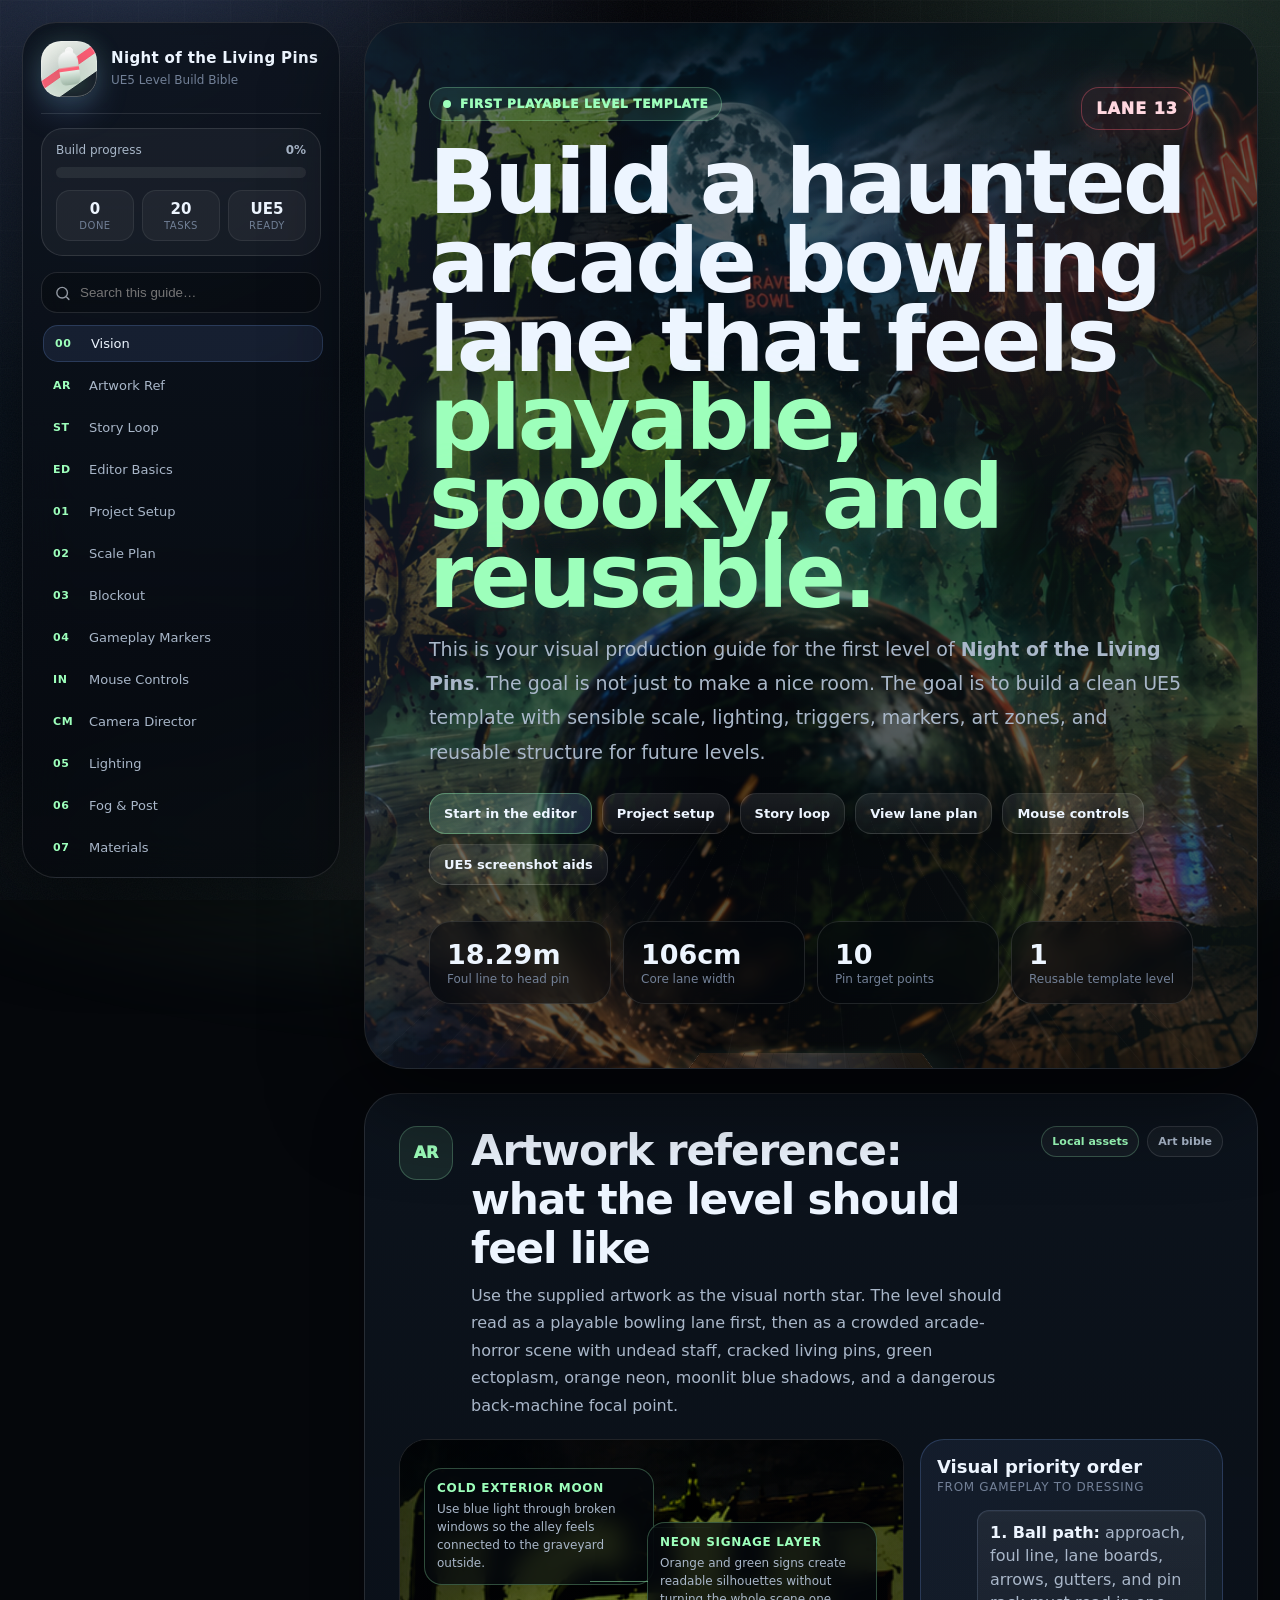
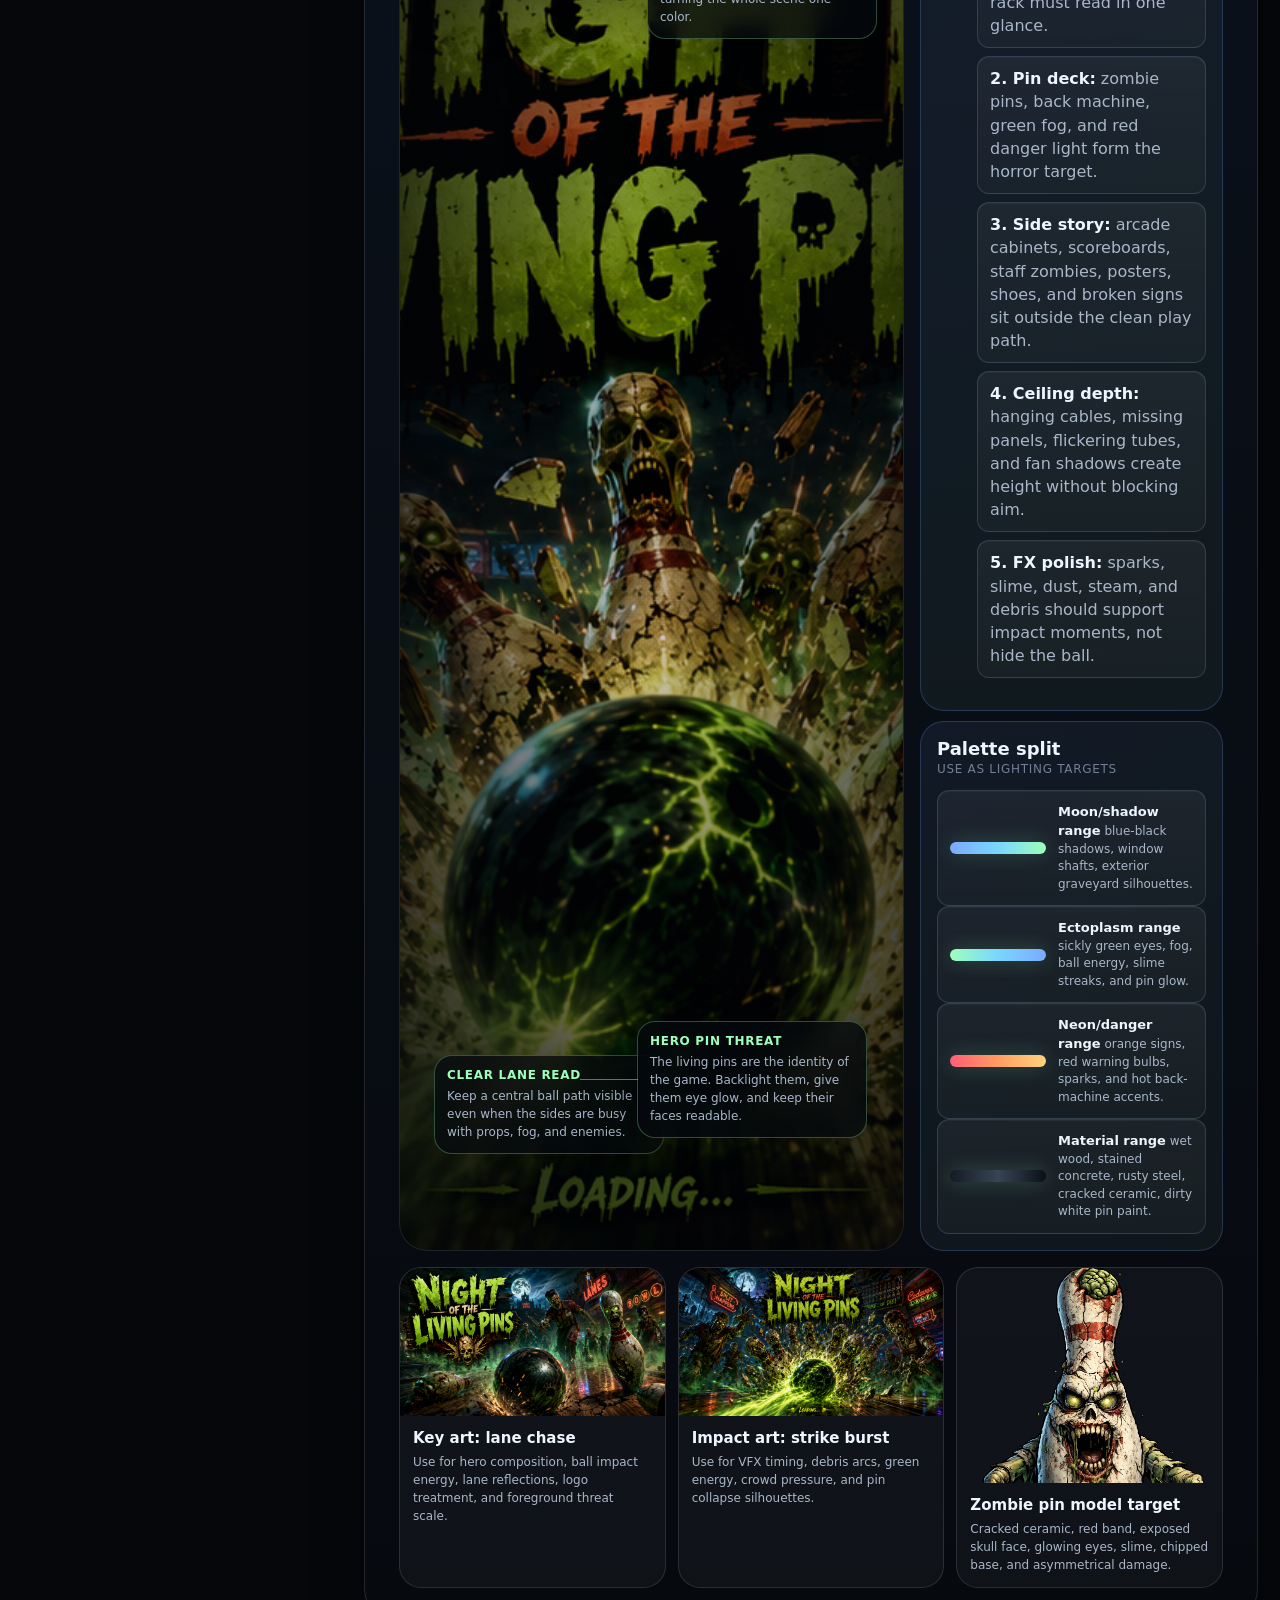
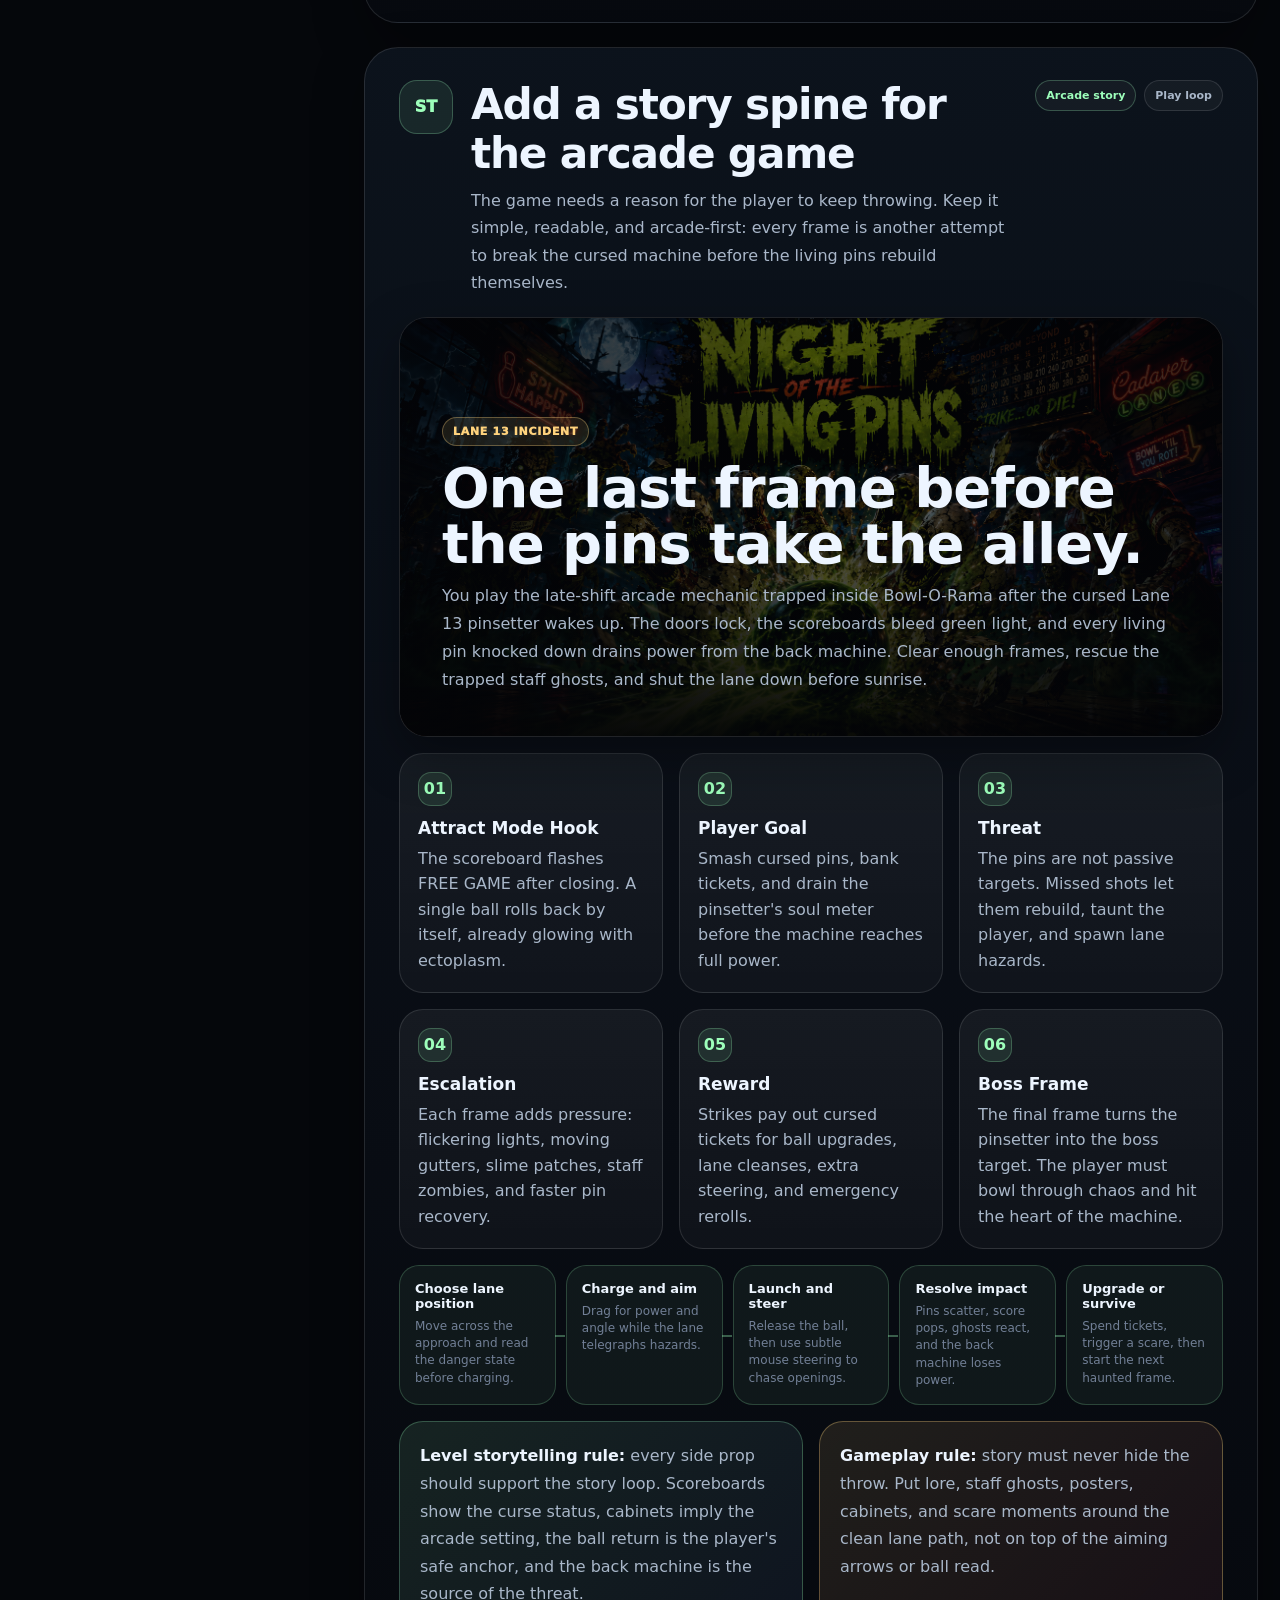
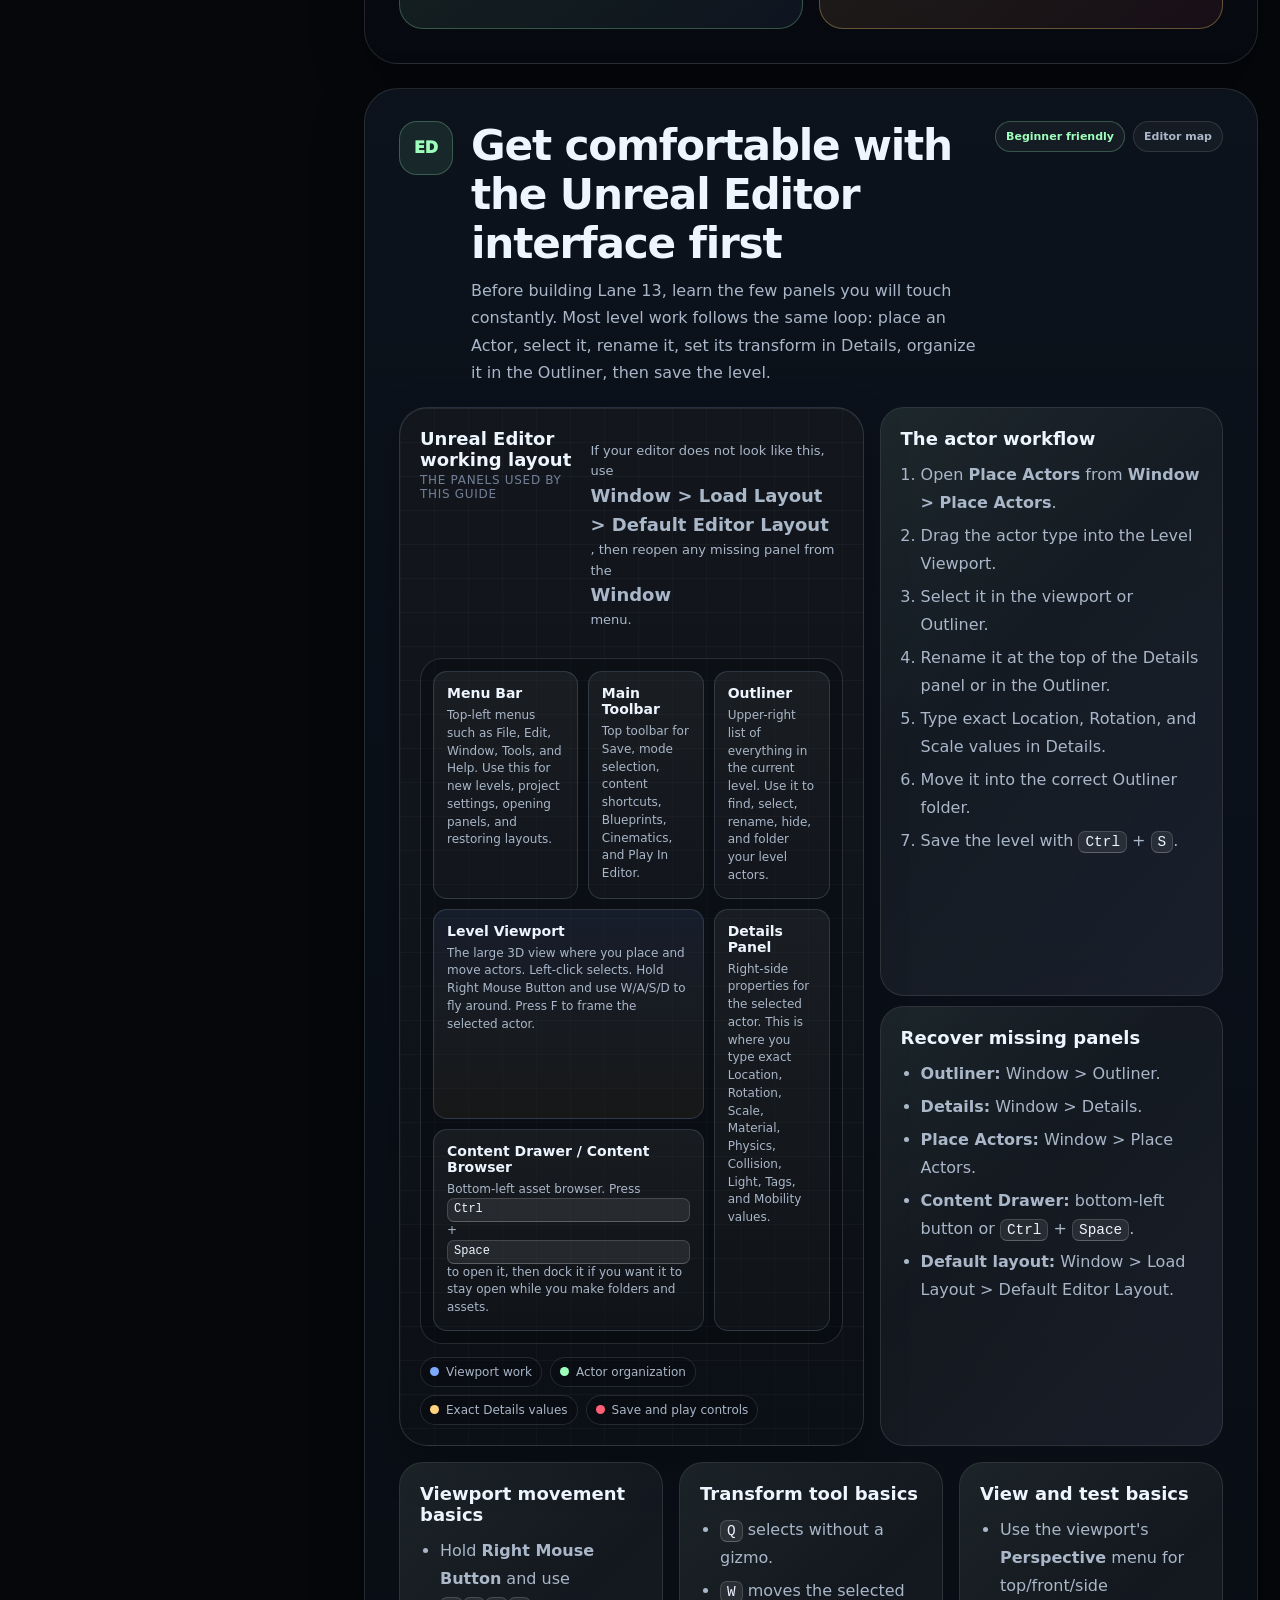
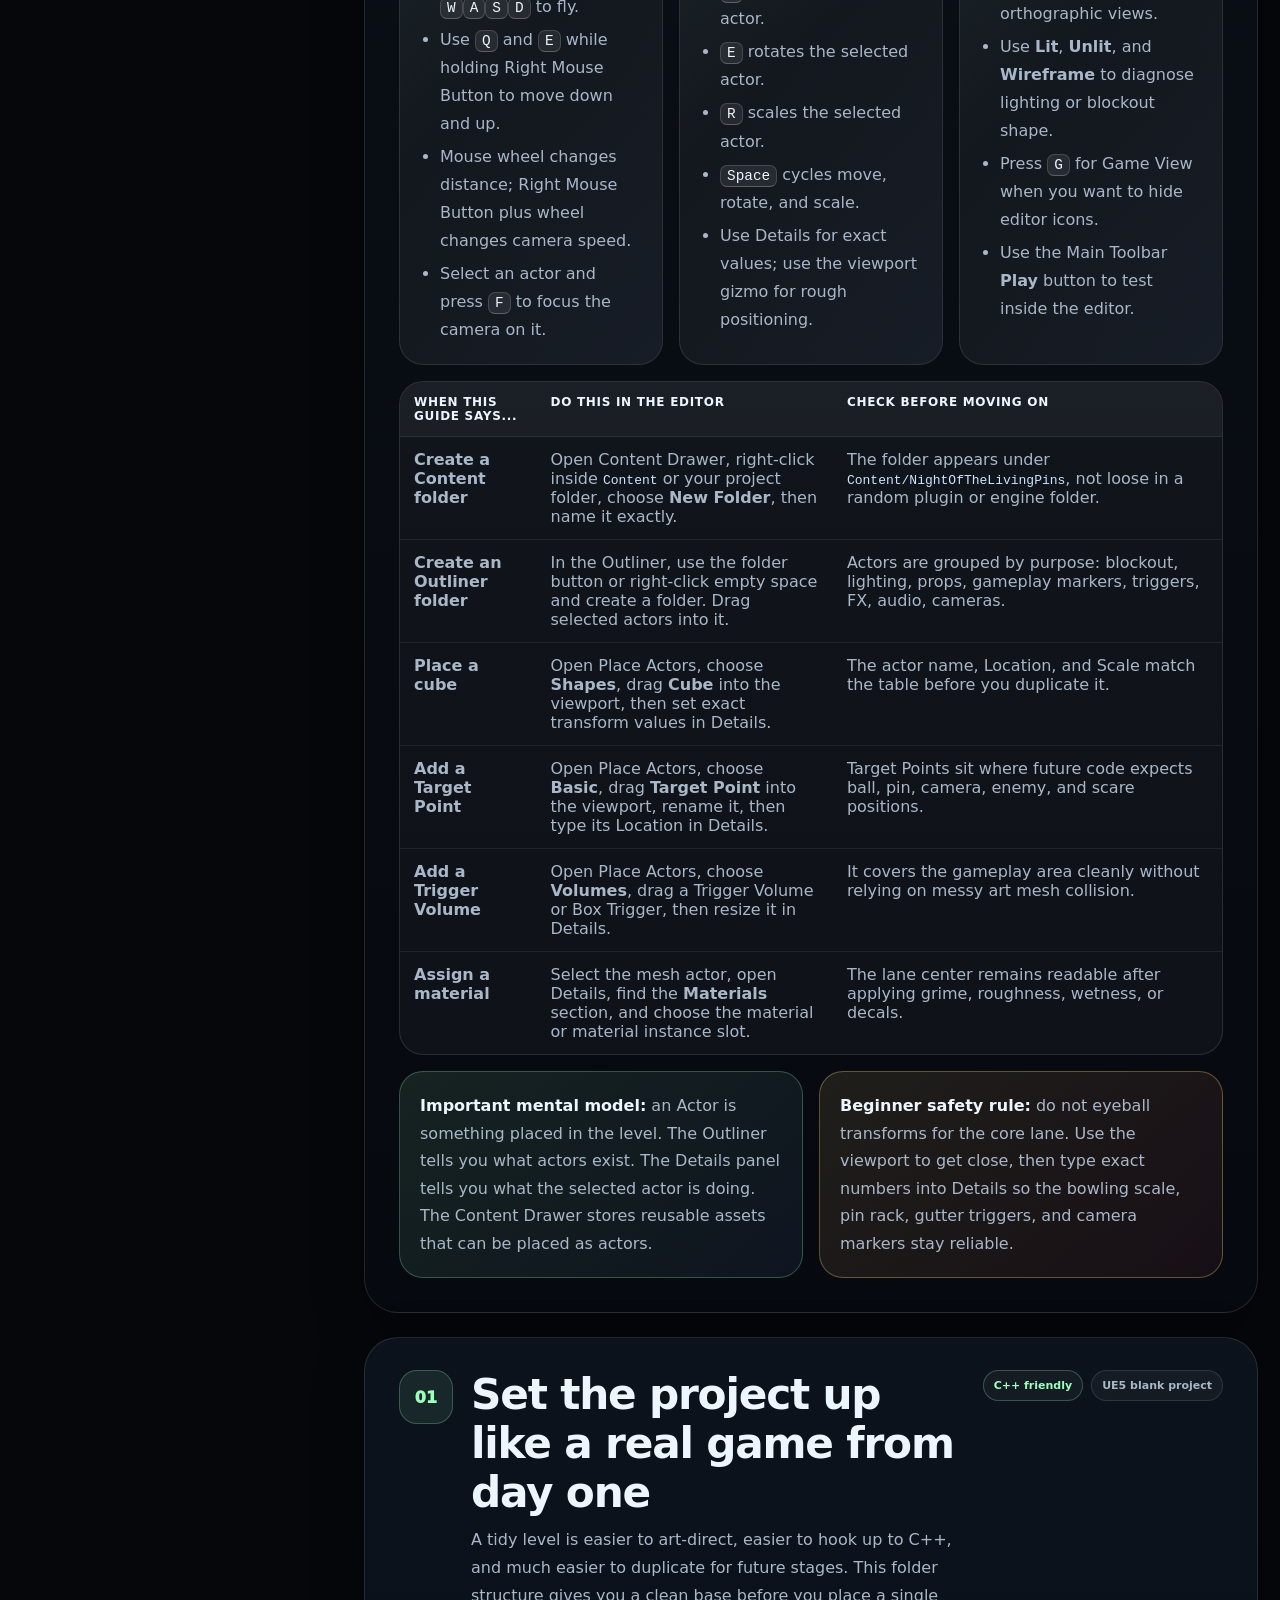
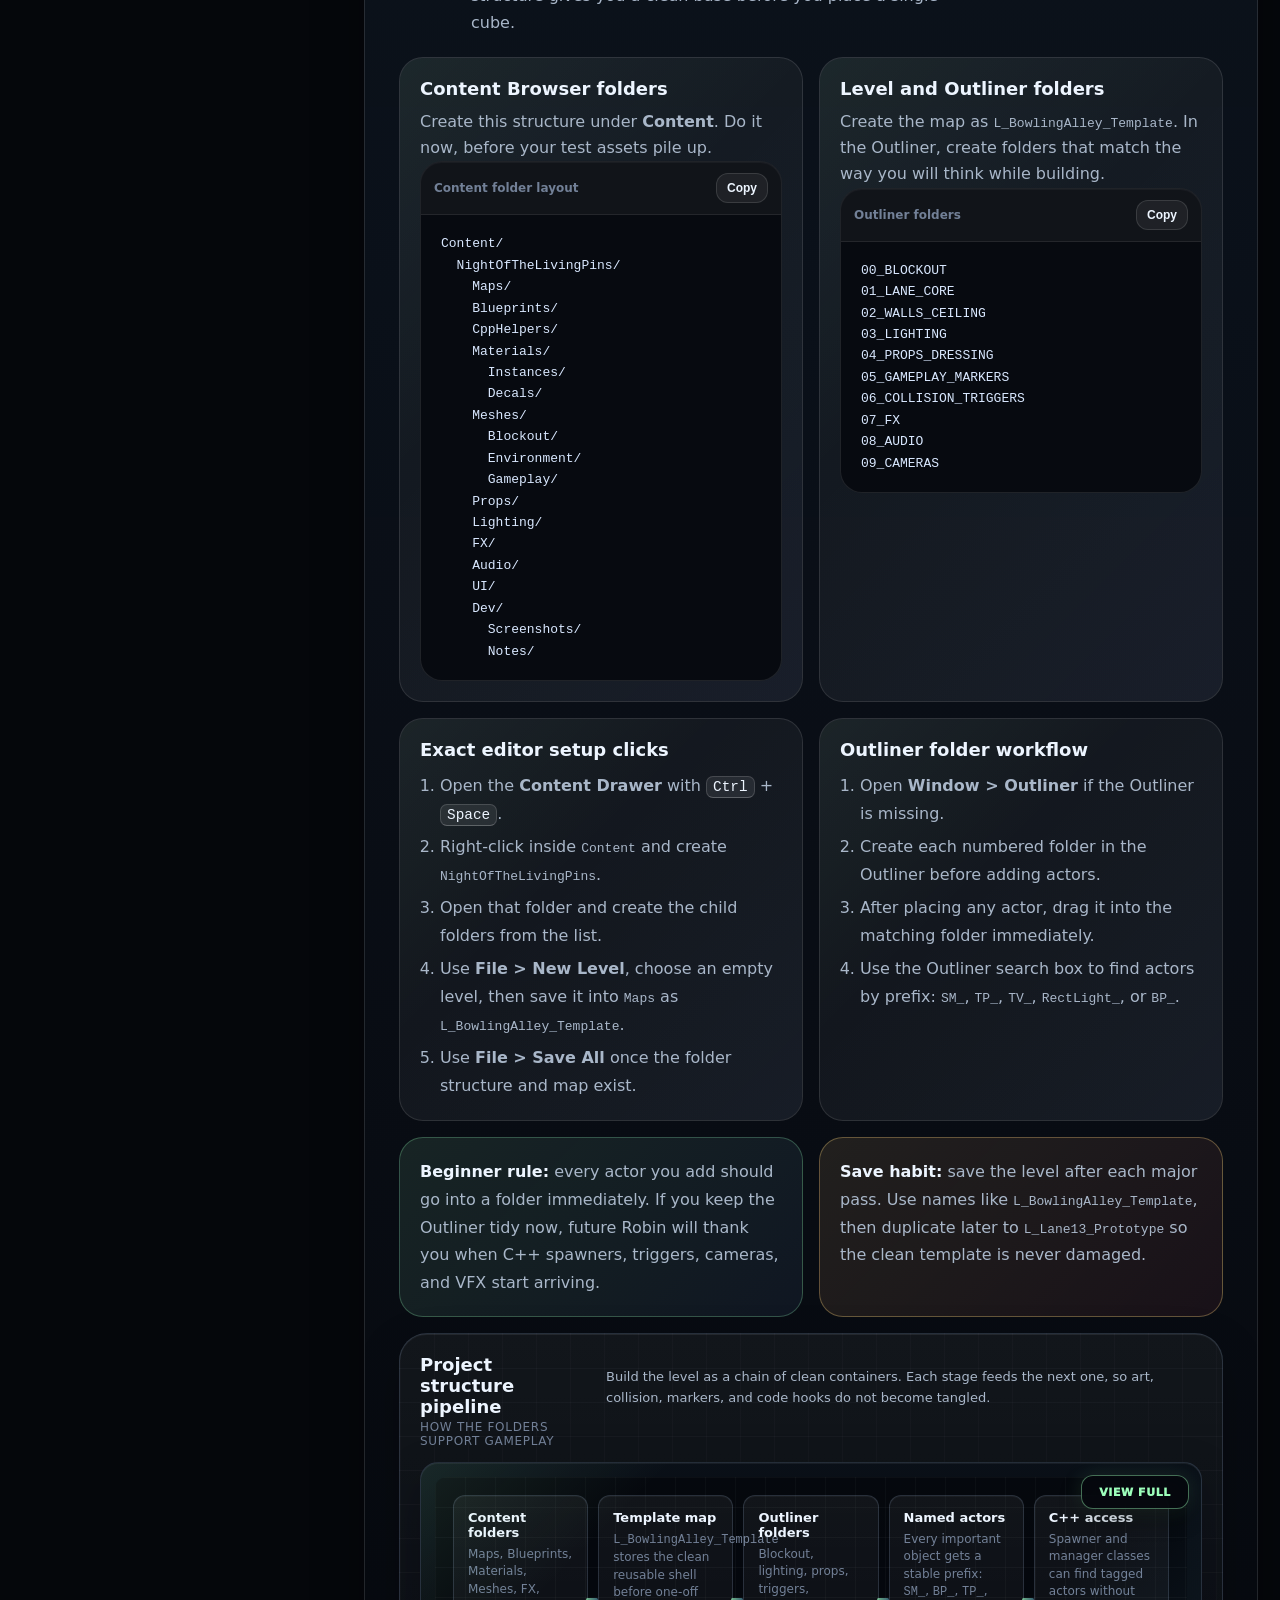
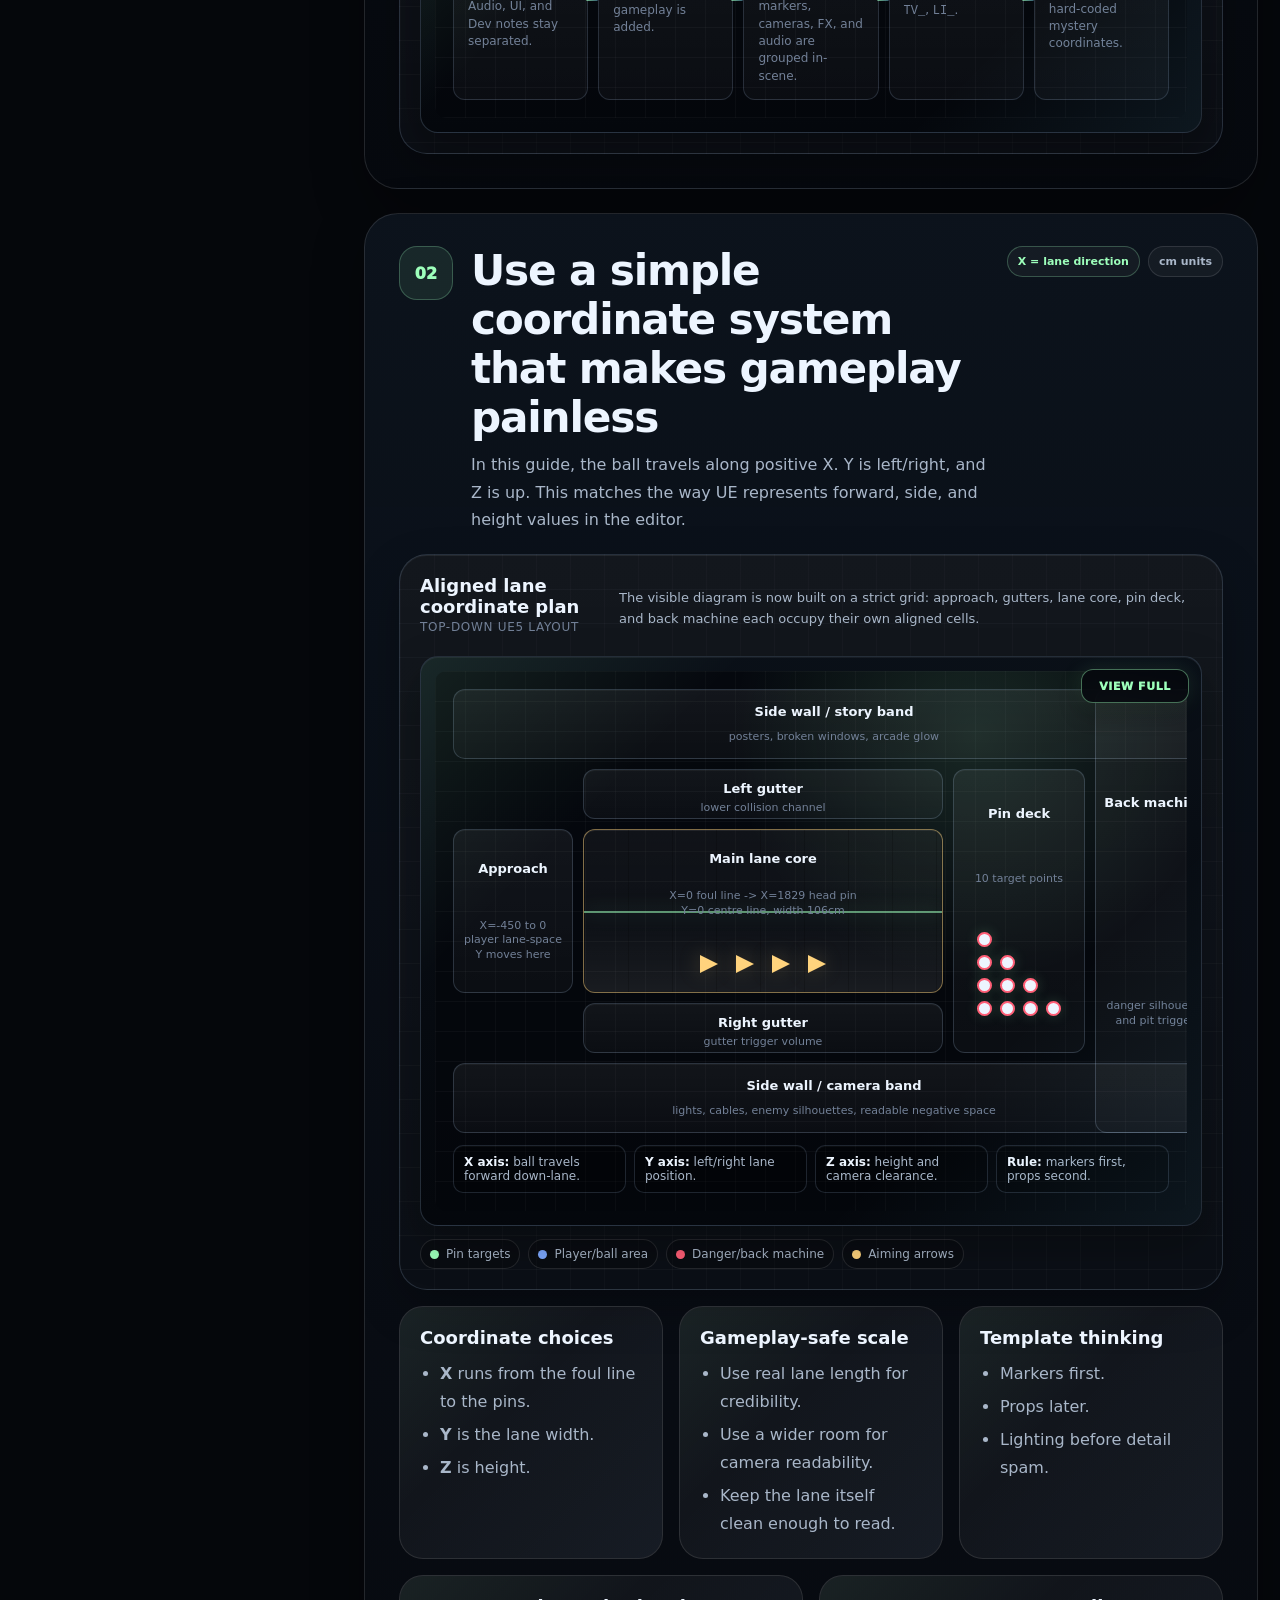
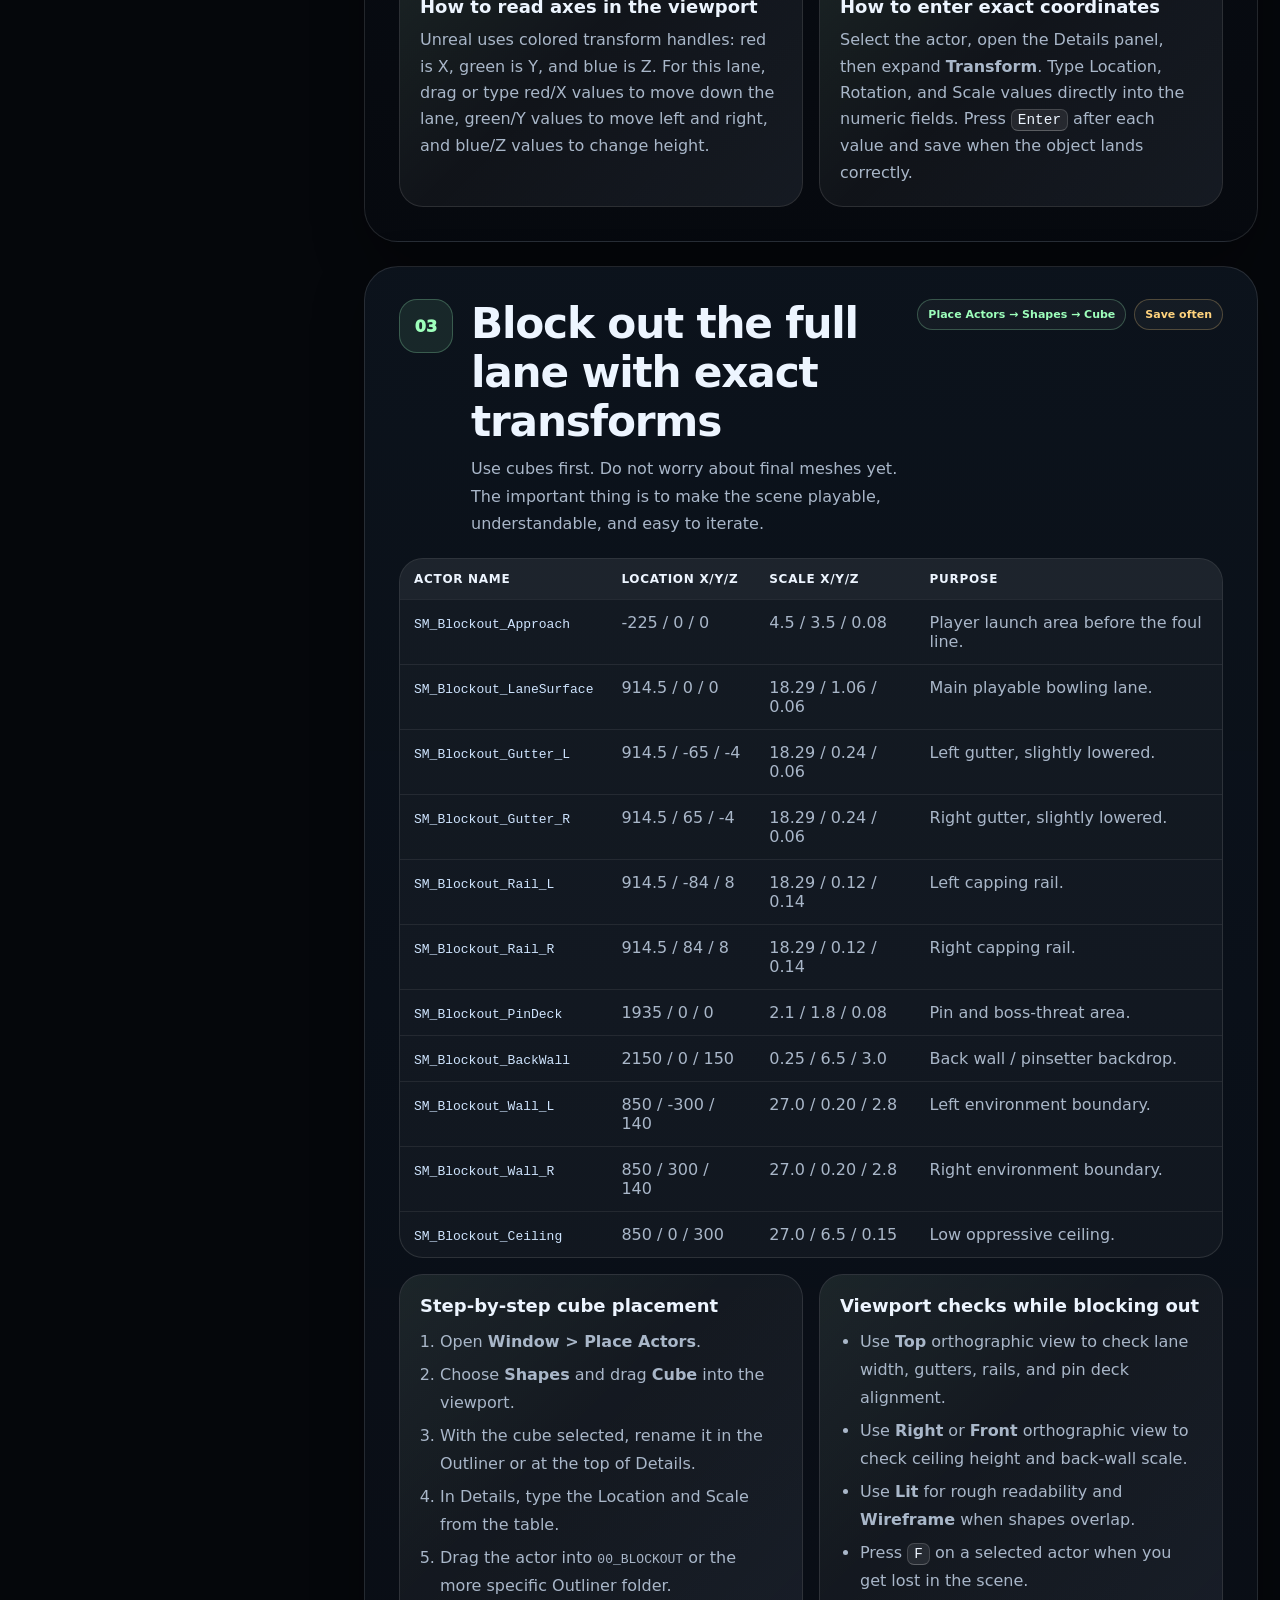
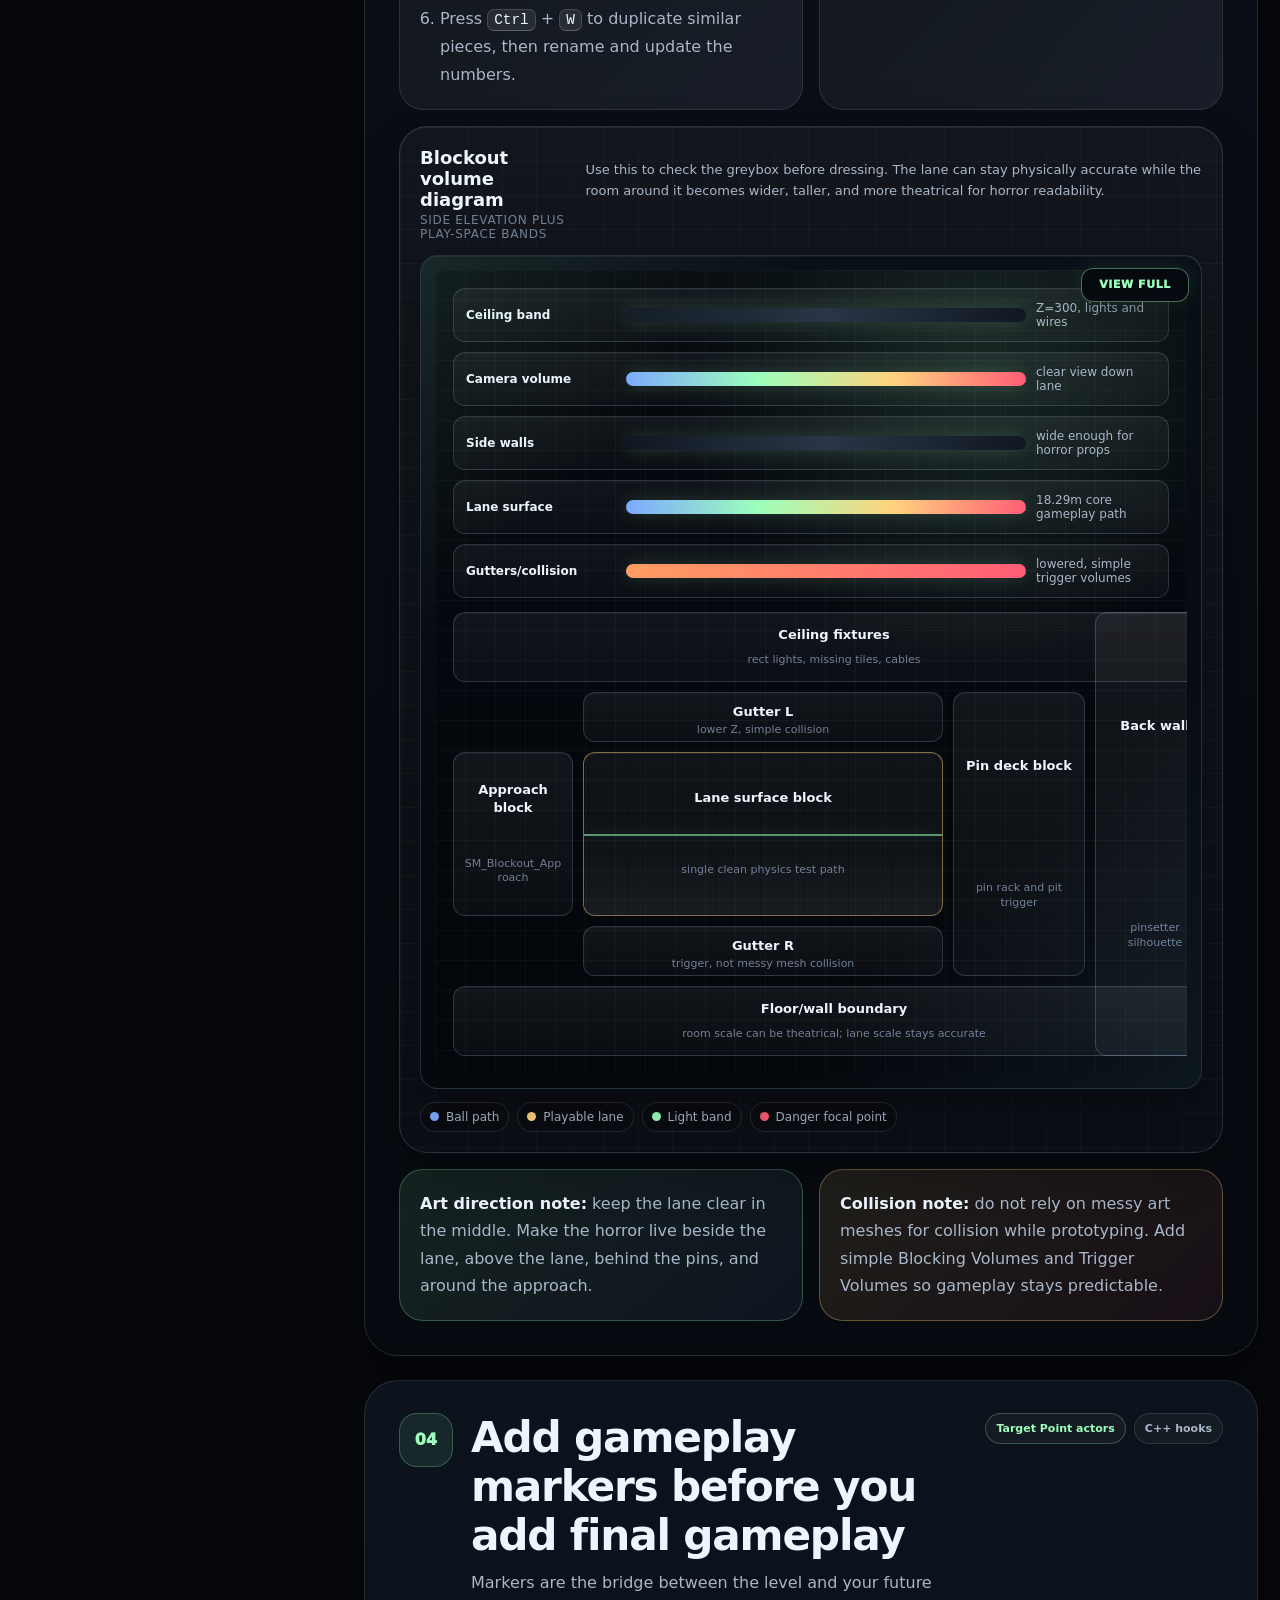
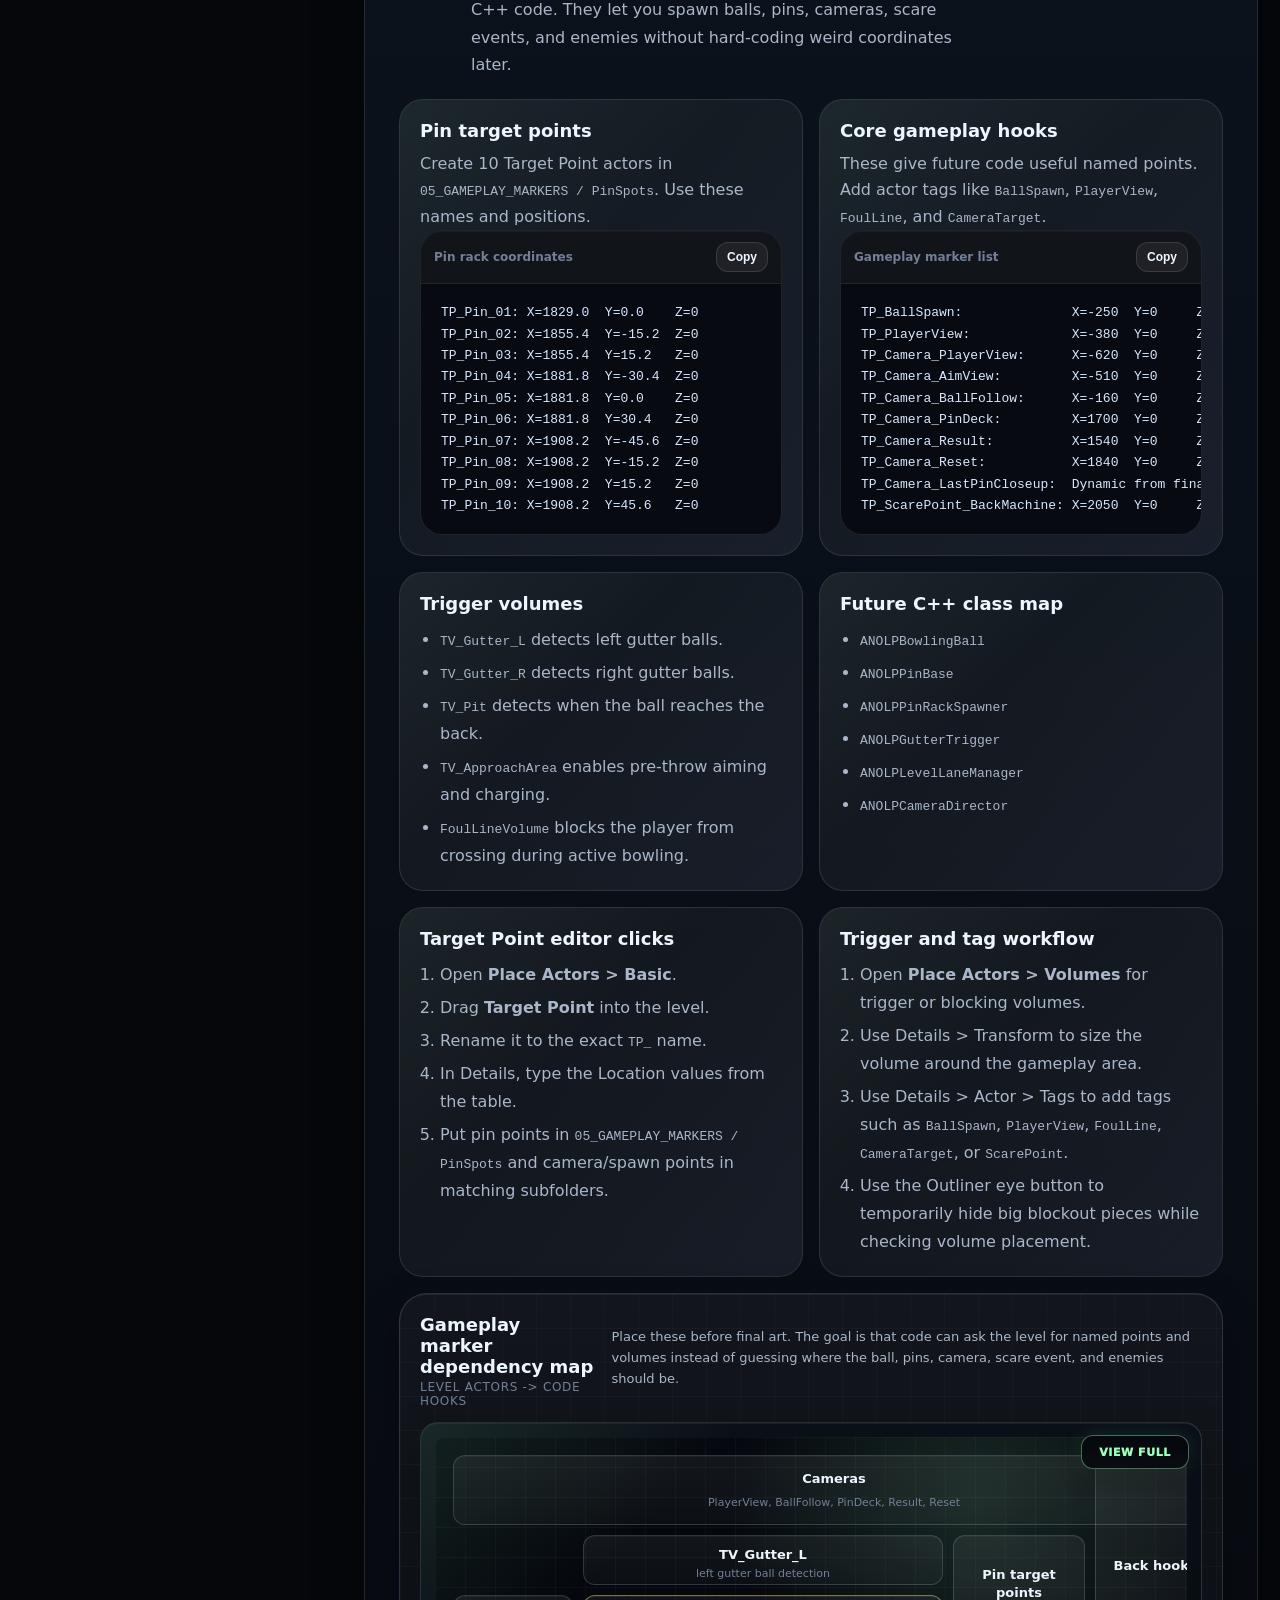
==== commit 6d7b58d6: "Add files via upload" ====
--- a/preview.html
+++ b/preview.html
@@ -93,6 +93,8 @@
     .footer{margin:26px 0 0;border:1px solid var(--line);border-radius:28px;background:rgba(255,255,255,.045);padding:24px;color:var(--muted);line-height:1.7}.footer strong{color:var(--ink)}.legalNotice{margin-top:16px;border:1px solid rgba(255,255,255,.14);border-radius:24px;background:linear-gradient(135deg,rgba(255,255,255,.055),rgba(157,255,187,.045));padding:20px;color:var(--muted);font-size:13px;line-height:1.65}.legalNotice strong{display:block;color:var(--ink);font-size:14px;margin-bottom:6px}.legalNotice p{margin:0}.legalNotice p+p{margin-top:8px}.topBtn{position:fixed;right:22px;bottom:22px;z-index:70;border:1px solid var(--line);background:rgba(8,12,18,.78);backdrop-filter:blur(14px);color:var(--ink);border-radius:999px;padding:12px 14px;cursor:pointer;box-shadow:var(--shadow2);display:none}.topBtn.show{display:inline-flex}.diagramLightbox{position:fixed;inset:0;z-index:120;display:none;grid-template-rows:auto minmax(0,1fr);gap:12px;padding:16px;background:rgba(3,5,8,.92);backdrop-filter:blur(18px)}.diagramLightbox.open{display:grid}.lightboxTop{display:flex;align-items:center;justify-content:space-between;gap:12px;border:1px solid var(--line);border-radius:20px;background:rgba(9,14,22,.92);padding:10px}.lightboxTop strong{padding-left:6px;color:var(--ink);font-size:15px}.lightboxControls{display:flex;align-items:center;gap:8px;flex-wrap:wrap}.lightboxControls button,.zoomLabel{border:1px solid rgba(255,255,255,.14);border-radius:13px;background:rgba(255,255,255,.065);color:var(--ink);min-height:38px;padding:8px 11px;font-weight:950}.lightboxControls button{cursor:pointer}.lightboxControls button:hover{border-color:rgba(157,255,187,.36)}.zoomLabel{display:inline-grid;place-items:center;min-width:64px;color:var(--acid);font-family:var(--mono);font-size:12px}.lightboxStage{border:1px solid var(--line);border-radius:22px;background:#020408;overflow:auto;display:grid;place-items:start center;touch-action:none;cursor:grab;box-shadow:inset 0 0 80px rgba(0,0,0,.42)}.lightboxStage.dragging{cursor:grabbing}.lightboxStage img{display:block;width:100%;height:auto;max-width:none;transform-origin:top left;user-select:none;-webkit-user-drag:none}.lightboxOpen{overflow:hidden}
     .legalNotice{position:relative;border-color:rgba(255,94,118,.42);background:linear-gradient(135deg,rgba(255,94,118,.16),rgba(20,7,11,.88) 42%,rgba(255,157,98,.08));box-shadow:inset 0 1px 0 rgba(255,255,255,.06),0 18px 50px rgba(255,94,118,.10)}.legalNotice:before{content:"";position:absolute;left:18px;right:18px;top:0;height:3px;border-radius:999px;background:linear-gradient(90deg,var(--red),var(--orange),var(--amber));box-shadow:0 0 22px rgba(255,94,118,.34)}.legalNotice strong{color:#fff0f3;font-size:15px;letter-spacing:.2px}.legalNotice p{color:#d8b8bf}.legalNotice em{color:#fff}.legalMeta{display:flex;gap:8px;flex-wrap:wrap;margin:10px 0 12px}.legalMeta span{display:inline-flex;align-items:center;border:1px solid rgba(255,94,118,.34);border-radius:999px;background:rgba(255,94,118,.10);color:#ffd7df;padding:6px 9px;font-size:11px;font-weight:900;text-transform:uppercase;letter-spacing:.55px}
     .diagramWrap{background:linear-gradient(180deg,rgba(255,255,255,.05),rgba(255,255,255,.025)),linear-gradient(rgba(255,255,255,.026) 1px,transparent 1px),linear-gradient(90deg,rgba(255,255,255,.02) 1px,transparent 1px),rgba(6,10,16,.78);background-size:auto,34px 34px,34px 34px,auto;border-color:rgba(180,213,255,.16);box-shadow:inset 0 1px 0 rgba(255,255,255,.05),0 18px 46px rgba(0,0,0,.24)}.diagramImageFrame{border-radius:18px;border-color:rgba(180,213,255,.18);background:linear-gradient(180deg,rgba(10,16,24,.98),rgba(4,7,12,.98));box-shadow:inset 0 1px 0 rgba(255,255,255,.06),0 18px 44px rgba(0,0,0,.28);padding:14px}.diagramImageFrame:before{content:"";position:absolute;inset:0;z-index:2;pointer-events:none;background:linear-gradient(135deg,rgba(157,255,187,.10),transparent 24%),linear-gradient(315deg,rgba(120,215,255,.08),transparent 28%)}.diagramImageFrame:after{content:"View full";position:absolute;right:12px;top:12px;z-index:4;width:auto;height:32px;min-width:82px;padding:0 12px;display:grid;place-items:center;border:1px solid rgba(157,255,187,.42);border-radius:12px;background:rgba(5,8,13,.86);backdrop-filter:blur(10px);color:var(--acid);font-size:11px;font-weight:950;text-transform:uppercase;letter-spacing:.55px;box-shadow:0 10px 22px rgba(0,0,0,.30),0 0 22px rgba(157,255,187,.12)}.diagramImageFrame:hover:after{border-color:rgba(157,255,187,.70);background:rgba(12,22,20,.92);box-shadow:0 12px 28px rgba(0,0,0,.34),0 0 26px rgba(157,255,187,.20)}.diagramImageFrame.hasLiveDiagram>img{display:none}.diagramImageFrame.hasLiveDiagram>.diagramSource{position:relative;z-index:1;width:100%;min-width:0}.diagramImageFrame.hasLiveDiagram>.flowDiagram.diagramSource{display:grid!important;padding:18px;border:0;border-radius:12px;background:linear-gradient(rgba(255,255,255,.032) 1px,transparent 1px),linear-gradient(90deg,rgba(255,255,255,.026) 1px,transparent 1px),rgba(4,7,12,.78);background-size:30px 30px,30px 30px,auto}.diagramImageFrame.hasLiveDiagram>.precisionDiagram.diagramSource{display:block!important;border:0;border-radius:12px;background:linear-gradient(rgba(255,255,255,.032) 1px,transparent 1px),linear-gradient(90deg,rgba(255,255,255,.026) 1px,transparent 1px),radial-gradient(circle at 72% 12%,rgba(157,255,187,.13),transparent 34%),rgba(4,7,12,.78);background-size:30px 30px,30px 30px,auto,auto;padding:18px}.diagramImageFrame.hasLiveDiagram>.precisionDiagram.controlGesture.diagramSource{display:grid!important}.diagramImageFrame.hasLiveDiagram+.diagramSource{display:none!important}.planGrid{grid-template-columns:minmax(120px,.85fr) minmax(360px,4.2fr) minmax(132px,1.05fr) minmax(120px,.9fr);grid-template-rows:70px 50px 164px 50px 70px;gap:10px;min-height:424px}.planCell{border-radius:12px;border-color:rgba(180,213,255,.18);background:linear-gradient(180deg,rgba(255,255,255,.06),rgba(255,255,255,.032));box-shadow:inset 0 1px 0 rgba(255,255,255,.045);overflow:hidden;overflow-wrap:anywhere}.planCell strong{font-size:13px}.planCell small{font-size:11px;line-height:1.35}.laneCell{border-color:rgba(255,211,125,.48);box-shadow:inset 0 1px 0 rgba(255,255,255,.10),inset 0 0 0 1px rgba(0,0,0,.18)}.machineCell{padding:12px 8px}.pinDeckCell{padding:12px 8px}.axisStrip span{border-radius:10px;border-color:rgba(180,213,255,.16);background:rgba(0,0,0,.26);box-shadow:inset 0 1px 0 rgba(255,255,255,.035)}.flowNode,.specNode,.stateNode,.variantCard,.stackLayer,.layerRow,.inputSpec div,.diagramChecklist li{border-radius:12px;border-color:rgba(180,213,255,.16);background:linear-gradient(180deg,rgba(255,255,255,.055),rgba(255,255,255,.030));box-shadow:inset 0 1px 0 rgba(255,255,255,.04)}.flowNode:after,.stateNode:after{height:3px;border-radius:999px;background:linear-gradient(90deg,rgba(157,255,187,.70),rgba(120,215,255,.42))}.lightboxStage .lightboxDiagramClone{display:block!important;width:100%;min-width:980px;margin:0;transform-origin:top left}.lightboxStage .lightboxDiagramClone.controlGesture{display:grid!important}.lightboxStage .lightboxDiagramClone.flowDiagram{display:grid!important;padding:18px;border:1px solid var(--line);border-radius:18px;background:rgba(4,7,12,.90)}
+    .cameraSequence{display:grid;grid-template-columns:repeat(auto-fit,minmax(210px,1fr));gap:10px}.cameraSequence .flowNode{min-height:148px}.cameraSequence .flowNode:after{display:none}.cameraLane{position:relative;min-height:340px;border:1px solid rgba(255,211,125,.24);border-radius:22px;background:linear-gradient(90deg,rgba(0,0,0,.42) 0 8%,#593018 8% 92%,rgba(0,0,0,.42) 92%),repeating-linear-gradient(90deg,rgba(255,255,255,.05) 0 1px,transparent 1px 58px);overflow:hidden}.cameraLane:before{content:"";position:absolute;left:12%;right:12%;top:50%;height:2px;background:rgba(157,255,187,.55);box-shadow:0 0 18px rgba(157,255,187,.28)}.cameraZone{position:absolute;border:1px solid rgba(255,255,255,.16);border-radius:14px;background:rgba(5,8,13,.78);color:var(--muted);font-size:12px;line-height:1.35;padding:10px;max-width:190px}.cameraZone strong{display:block;color:var(--ink);font-size:12px;margin-bottom:3px}.cameraZone.player{left:22px;bottom:24px;border-color:rgba(125,169,255,.34)}.cameraZone.follow{left:38%;top:38%;border-color:rgba(120,215,255,.34)}.cameraZone.pins{right:22px;top:72px;border-color:rgba(157,255,187,.34)}.cameraZone.reset{right:24px;bottom:24px;border-color:rgba(255,94,118,.34)}.cameraBall{position:absolute;left:17%;top:50%;width:24px;height:24px;margin:-12px 0 0 -12px;border-radius:50%;background:linear-gradient(135deg,var(--acid),var(--cyan));box-shadow:0 0 24px rgba(157,255,187,.42)}.cameraPath{position:absolute;left:18%;right:18%;top:50%;height:0;border-top:3px dashed rgba(120,215,255,.65);transform:translateY(-1px)}.compactGrid{display:grid;grid-template-columns:repeat(auto-fit,minmax(210px,1fr));gap:10px}.compactCard{border:1px solid rgba(255,255,255,.12);border-radius:16px;background:rgba(255,255,255,.04);padding:13px;color:var(--muted);font-size:12px;line-height:1.5}.compactCard strong{display:block;color:var(--ink);font-size:13px;margin-bottom:5px}.voiceLine{display:inline-flex;border:1px solid rgba(255,211,125,.26);border-radius:999px;background:rgba(255,211,125,.08);color:var(--amber);font-size:12px;font-weight:900;padding:7px 9px;margin:4px 4px 0 0}
+    .cameraChapterNav{display:flex;flex-wrap:wrap;gap:8px;margin-bottom:16px}.cameraChapterNav a{text-decoration:none;border:1px solid var(--line);border-radius:999px;background:rgba(255,255,255,.045);color:var(--muted);padding:8px 10px;font-size:12px;font-weight:900}.cameraChapterNav a:hover{color:var(--ink);border-color:rgba(157,255,187,.34);background:rgba(157,255,187,.08)}.cameraLeadBoard{display:grid;grid-template-columns:minmax(0,1.25fr) minmax(300px,.75fr);gap:16px;align-items:stretch}.cameraDirectorPanel,.cameraSidePanel,.cameraModule{border:1px solid rgba(180,213,255,.16);border-radius:22px;background:linear-gradient(180deg,rgba(255,255,255,.055),rgba(255,255,255,.030));padding:18px;box-shadow:inset 0 1px 0 rgba(255,255,255,.04)}.cameraDirectorPanel h3,.cameraSidePanel h3,.cameraModule h3{margin:0 0 8px}.cameraDirectorPanel p,.cameraSidePanel p,.cameraModule p{margin:0;color:var(--muted);line-height:1.6}.cameraDirectorMap{display:grid;grid-template-columns:120px minmax(220px,1fr) 150px;grid-template-rows:74px 172px 74px;gap:10px;margin-top:14px}.cameraMapBlock{position:relative;border:1px solid rgba(255,255,255,.14);border-radius:14px;background:rgba(5,8,13,.70);padding:12px;color:var(--muted);font-size:12px;line-height:1.4;overflow:hidden}.cameraMapBlock strong{display:block;color:var(--ink);font-size:13px;margin-bottom:4px}.cameraMapBlock.approach{grid-column:1;grid-row:1/4;border-color:rgba(125,169,255,.28)}.cameraMapBlock.lane{grid-column:2;grid-row:2;background:linear-gradient(90deg,rgba(0,0,0,.34),#71401f 16%,#b47534 50%,#71401f 84%,rgba(0,0,0,.34));border-color:rgba(255,211,125,.30)}.cameraMapBlock.pinDeck{grid-column:3;grid-row:1/3;border-color:rgba(157,255,187,.30);background:rgba(157,255,187,.07)}.cameraMapBlock.machine{grid-column:3;grid-row:3;border-color:rgba(255,94,118,.30);background:rgba(255,94,118,.07)}.cameraMapBlock.gutterTop{grid-column:2;grid-row:1}.cameraMapBlock.gutterBottom{grid-column:2;grid-row:3}.cameraFoulLine{position:absolute;right:-1px;top:8px;bottom:8px;border-right:3px dashed rgba(255,94,118,.68)}.cameraPathLine{position:absolute;left:12px;right:12px;top:50%;height:2px;background:rgba(157,255,187,.62);box-shadow:0 0 18px rgba(157,255,187,.26)}.cameraPathBall{position:absolute;left:18%;top:50%;width:24px;height:24px;border-radius:50%;transform:translate(-50%,-50%);background:linear-gradient(135deg,var(--acid),var(--cyan));box-shadow:0 0 24px rgba(157,255,187,.40)}.cameraPinDots{display:grid;grid-template-columns:repeat(4,12px);grid-auto-rows:12px;gap:6px;margin-top:12px}.cameraPinDots i{display:block;width:12px;height:12px;border-radius:50%;background:#edf5ff;border:2px solid var(--red)}.cameraMetrics{display:grid;grid-template-columns:repeat(2,minmax(0,1fr));gap:10px;margin-top:12px}.cameraMetric{border:1px solid rgba(255,255,255,.12);border-radius:14px;background:rgba(0,0,0,.18);padding:12px}.cameraMetric strong{display:block;color:var(--ink);font-size:20px}.cameraMetric span{display:block;color:var(--soft);font-size:11px;margin-top:3px}.cameraBuildOrder{display:grid;grid-template-columns:repeat(auto-fit,minmax(240px,1fr));gap:12px}.cameraBuildStep{display:grid;grid-template-columns:42px 1fr;gap:12px;border:1px solid rgba(255,255,255,.12);border-radius:18px;background:rgba(255,255,255,.04);padding:14px}.cameraBuildStep b{display:grid;place-items:center;width:42px;height:42px;border-radius:14px;background:rgba(157,255,187,.10);border:1px solid rgba(157,255,187,.24);color:var(--acid)}.cameraBuildStep strong{display:block;color:var(--ink);margin-bottom:5px}.cameraBuildStep span{display:block;color:var(--muted);font-size:12px;line-height:1.5}.cameraScenarioGrid{display:grid;grid-template-columns:repeat(2,minmax(0,1fr));gap:14px}.cameraScenario{border:1px solid rgba(255,255,255,.12);border-radius:20px;background:rgba(255,255,255,.04);padding:16px}.cameraScenario h3{margin:0 0 10px}.cameraScenario dl{display:grid;grid-template-columns:90px 1fr;gap:8px 12px;margin:0;color:var(--muted);font-size:12px;line-height:1.5}.cameraScenario dt{color:var(--ink);font-weight:900}.cameraScenario dd{margin:0}.cameraContractGrid{display:grid;grid-template-columns:repeat(3,minmax(0,1fr));gap:14px}.cameraContractList{display:grid;gap:10px}.cameraContractList div{border:1px solid rgba(255,255,255,.12);border-radius:16px;background:rgba(0,0,0,.18);padding:13px;color:var(--muted);font-size:12px;line-height:1.5}.cameraContractList strong{display:block;color:var(--ink);font-size:13px;margin-bottom:5px}.cameraSwimlane{display:grid;gap:10px}.cameraSwimlaneRow{display:grid;gap:6px;align-items:start;border:1px solid rgba(255,255,255,.12);border-radius:16px;background:rgba(255,255,255,.035);padding:13px}.cameraSwimlaneRow strong{color:var(--ink);font-size:13px}.cameraSwimlaneRow span{color:var(--muted);font-size:12px;line-height:1.5}.cameraSwimlaneRow code,.cameraContractList code{overflow-wrap:anywhere;word-break:break-word}.cameraQA{display:grid;grid-template-columns:repeat(auto-fit,minmax(250px,1fr));gap:10px}.cameraQA div{border:1px solid rgba(157,255,187,.18);border-radius:16px;background:rgba(157,255,187,.045);padding:13px;color:var(--muted);line-height:1.55}.cameraQA strong{display:block;color:var(--ink);margin-bottom:5px}.cameraStateTable table{min-width:1040px}.cameraStateTable td:nth-child(1){font-family:var(--mono);color:#cfe5ff}.cameraStateTable td{font-size:12px;line-height:1.55}.cameraDenseList{margin:10px 0 0;padding-left:18px;color:var(--muted);line-height:1.65}.cameraDenseList li+li{margin-top:4px}
     @media (max-width:1200px){:root{--sidebar:286px}.grid.four{grid-template-columns:repeat(2,minmax(0,1fr))}.heroMetrics{grid-template-columns:repeat(2,minmax(0,1fr))}.recipe{grid-template-columns:1fr}.sectionHead{grid-template-columns:50px 1fr}.sectionHead .tagRow{grid-column:1/-1}.pinRack{opacity:.42}.diagramGrid{grid-template-columns:1fr}.flowDiagram,.flowClean{grid-template-columns:repeat(3,minmax(0,1fr))}.flowNode:after,.stateNode:after,.loopStep:after{display:none}.stateMachine{grid-template-columns:repeat(3,minmax(0,1fr))}.controlGesture{grid-template-columns:1fr}.variantGrid{grid-template-columns:1fr}.loopStrip{grid-template-columns:repeat(3,minmax(0,1fr))}}
     @media (max-width:900px){
       .app{display:block;padding:18px;width:100%;max-width:100vw;margin:0;overflow:hidden}
@@ -137,7 +139,11 @@
       .diagramLightbox{padding:10px;gap:10px}.lightboxTop{align-items:flex-start;flex-direction:column}.lightboxControls{width:100%;display:grid;grid-template-columns:44px 44px minmax(64px,1fr) auto auto}.lightboxControls button,.zoomLabel{min-height:40px}.lightboxStage{border-radius:18px}
     }
     @media (max-width:900px){.editorShell{grid-template-columns:1fr}.editorLayout{grid-template-columns:1fr;grid-template-rows:auto}.editorZone,.editorZone.viewport,.editorZone.details,.editorZone.bottom{grid-column:auto;grid-row:auto;min-height:auto}.editorZone.viewport{min-height:150px}}
+    @media (max-width:900px){.cameraLeadBoard,.cameraScenarioGrid,.cameraContractGrid{grid-template-columns:1fr}.cameraDirectorMap{grid-template-columns:1fr 1fr;grid-template-rows:auto}.cameraMapBlock,.cameraMapBlock.approach,.cameraMapBlock.lane,.cameraMapBlock.pinDeck,.cameraMapBlock.machine,.cameraMapBlock.gutterTop,.cameraMapBlock.gutterBottom{grid-column:auto;grid-row:auto;min-height:92px}.cameraFoulLine{right:8px}.cameraPathLine{left:16px;right:16px}.cameraChapterNav{position:relative}.cameraMetrics{grid-template-columns:repeat(2,minmax(0,1fr))}}
     @media (max-width:560px){.app{padding:12px}.mobilebar{margin:-12px -12px 12px;width:calc(100% + 24px)}.hero{min-height:590px;border-radius:26px}.heroContent{padding:24px}.hero h2{font-size:36px;line-height:1;letter-spacing:0;text-wrap:wrap;overflow-wrap:break-word}.heroLead{font-size:15px;line-height:1.65}.heroActions .btn{width:100%}.heroMetrics{grid-template-columns:1fr}.sectionNum{display:none}.sectionHead{grid-template-columns:1fr}.tile{padding:16px}.mission .step{grid-template-columns:1fr}.stepNum{width:46px}.tabButtons button{min-width:100%;border-right:0;border-bottom:1px solid var(--line)}table{font-size:13px}.footer{font-size:14px}.diagramWrap{padding:14px}.diagramTitle{display:block}.assetBoard{min-height:620px}.stackLayer{grid-template-columns:1fr}.gestureLane{min-height:720px;padding-top:430px}.gestureLane .aimArrows{top:250px!important}.steerRibbon{top:250px}.playerPuck{top:338px;bottom:auto}.dragVector{top:180px;bottom:auto;height:130px}.gestureNote{position:relative!important;left:auto!important;right:auto!important;top:auto!important;bottom:auto!important;max-width:none;margin:8px 12px;z-index:3}.loopStrip{grid-template-columns:1fr}.storyHero{min-height:560px}.phaseButtons button{flex:1 1 100%}}
+    @media (max-width:560px){.cameraSequence{grid-template-columns:1fr}.cameraSequence .flowNode{min-height:auto}.cameraLane{min-height:640px;padding-top:210px;display:grid;align-content:end}.cameraLane:before,.cameraPath{top:172px}.cameraBall{top:172px;left:22%}.cameraZone{position:relative!important;left:auto!important;right:auto!important;top:auto!important;bottom:auto!important;max-width:none;margin:8px 12px;z-index:3}}
+    @media (max-width:560px){.cameraChapterNav a{flex:1 1 100%;text-align:center}.cameraDirectorPanel,.cameraSidePanel,.cameraModule{padding:14px;border-radius:18px}.cameraDirectorMap{grid-template-columns:1fr;gap:8px}.cameraMetrics{grid-template-columns:1fr}.cameraBuildOrder{grid-template-columns:1fr}.cameraBuildStep{grid-template-columns:38px 1fr;padding:12px}.cameraBuildStep b{width:38px;height:38px}.cameraScenario dl{grid-template-columns:1fr;gap:3px}.cameraScenario dt{margin-top:8px}.cameraSwimlaneRow{grid-template-columns:1fr;gap:5px}.cameraQA{grid-template-columns:1fr}.cameraPinDots{grid-template-columns:repeat(5,12px)}}
+    @media (max-width:560px){.cameraStateTable .tableWrap{overflow:visible;border:0;background:transparent}.cameraStateTable table,.cameraStateTable tbody,.cameraStateTable tr,.cameraStateTable td{display:block;width:100%;min-width:0}.cameraStateTable thead{display:none}.cameraStateTable tr{margin-bottom:10px;border:1px solid rgba(255,255,255,.12);border-radius:16px;background:rgba(255,255,255,.04);overflow:hidden}.cameraStateTable td{border-bottom:1px solid rgba(255,255,255,.075);padding:10px 12px}.cameraStateTable td:last-child{border-bottom:0}.cameraStateTable td:before{display:block;margin-bottom:4px;color:var(--soft);font-size:10px;font-family:var(--sans);font-weight:950;text-transform:uppercase;letter-spacing:.6px}.cameraStateTable td:nth-child(1):before{content:"State"}.cameraStateTable td:nth-child(2):before{content:"Camera job"}.cameraStateTable td:nth-child(3):before{content:"Keep readable"}.cameraStateTable td:nth-child(4):before{content:"Entry event"}.cameraStateTable td:nth-child(5):before{content:"Exit event"}.cameraStateTable td:nth-child(6):before{content:"Useful tuning"}}
     @media print{body{background:#fff;color:#111}.noise,.fog,aside,.mobilebar,.topBtn,.heroGrid,.hero:after,.hero:before,.pinRack,.heroSign{display:none!important}.app{display:block;max-width:100%;padding:0}.card,.hero,.tile,.callout,.codeBlock,.imageCard{box-shadow:none;background:#fff;color:#111;border-color:#ddd}.hero{min-height:auto}.heroLead,.sectionTitle p,.tile p,.tile li,td,.footer,.callout{color:#333}.btn,.copyBtn{display:none!important}pre{white-space:pre-wrap;color:#111;background:#f5f5f5}a{color:#0645ad}}
     @media (prefers-reduced-motion:reduce){*,*:before,*:after{animation:none!important;transition:none!important;scroll-behavior:auto!important}}
   </style>
@@ -184,6 +190,7 @@
         <a class="navLink" href="#blockout"><b>03</b> Blockout</a>
         <a class="navLink" href="#markers"><b>04</b> Gameplay Markers</a>
         <a class="navLink" href="#controls"><b>IN</b> Mouse Controls</a>
+        <a class="navLink" href="#camera"><b>CM</b> Camera Director</a>
         <a class="navLink" href="#lighting"><b>05</b> Lighting</a>
         <a class="navLink" href="#atmosphere"><b>06</b> Fog & Post</a>
         <a class="navLink" href="#materials"><b>07</b> Materials</a>
@@ -574,7 +581,7 @@
         </div>
       </section>
 
-      <section class="card searchable" id="markers" data-title="target points gameplay markers ball spawn camera pin positions triggers collision volume gutter">
+      <section class="card searchable" id="markers" data-title="target points gameplay markers ball spawn camera pin positions triggers collision volume gutter foul line player staging">
         <div class="sectionHead"><div class="sectionNum">04</div><div class="sectionTitle"><h2>Add gameplay markers before you add final gameplay</h2><p>Markers are the bridge between the level and your future C++ code. They let you spawn balls, pins, cameras, scare events, and enemies without hard-coding weird coordinates later.</p></div><div class="tagRow"><span class="tag good">Target Point actors</span><span class="tag">C++ hooks</span></div></div>
         <div class="sectionBody grid two">
           <div class="tile"><h3>Pin target points</h3><p>Create 10 Target Point actors in <code>05_GAMEPLAY_MARKERS / PinSpots</code>. Use these names and positions.</p><div class="codeBlock"><div class="codeTop"><span>Pin rack coordinates</span><button class="copyBtn">Copy</button></div><pre><code>TP_Pin_01: X=1829.0  Y=0.0    Z=0
@@ -587,25 +594,27 @@
 TP_Pin_08: X=1908.2  Y=-15.2  Z=0
 TP_Pin_09: X=1908.2  Y=15.2   Z=0
 TP_Pin_10: X=1908.2  Y=45.6   Z=0</code></pre></div></div>
-          <div class="tile"><h3>Core gameplay hooks</h3><p>These give your future code useful named points. Add actor tags like <code>BallSpawn</code>, <code>MainCamera</code>, and <code>ScarePoint</code>.</p><div class="codeBlock"><div class="codeTop"><span>Gameplay marker list</span><button class="copyBtn">Copy</button></div><pre><code>TP_BallSpawn:              X=-250  Y=0     Z=45
-TP_PlayerStart:            X=-380  Y=0     Z=90
-TP_Camera_Main:            X=-620  Y=0     Z=180
-TP_Camera_LowLane:         X=-250  Y=-120  Z=65
-TP_PinCamera:              X=1700  Y=0     Z=120
-TP_ZombieSpawn_L:          X=1200  Y=-230  Z=0
-TP_ZombieSpawn_R:          X=1200  Y=230   Z=0
+          <div class="tile"><h3>Core gameplay hooks</h3><p>These give future code useful named points. Add actor tags like <code>BallSpawn</code>, <code>PlayerView</code>, <code>FoulLine</code>, and <code>CameraTarget</code>.</p><div class="codeBlock"><div class="codeTop"><span>Gameplay marker list</span><button class="copyBtn">Copy</button></div><pre><code>TP_BallSpawn:              X=-250  Y=0     Z=45
+TP_PlayerView:             X=-380  Y=0     Z=90
+TP_Camera_PlayerView:      X=-620  Y=0     Z=180
+TP_Camera_AimView:         X=-510  Y=0     Z=155
+TP_Camera_BallFollow:      X=-160  Y=0     Z=95
+TP_Camera_PinDeck:         X=1700  Y=0     Z=120
+TP_Camera_Result:          X=1540  Y=0     Z=170
+TP_Camera_Reset:           X=1840  Y=0     Z=155
+TP_Camera_LastPinCloseup:  Dynamic from final pin transform
 TP_ScarePoint_BackMachine: X=2050  Y=0     Z=90</code></pre></div></div>
-          <div class="tile"><h3>Trigger volumes</h3><ul><li><code>TV_Gutter_L</code> detects gutter balls.</li><li><code>TV_Gutter_R</code> detects gutter balls.</li><li><code>TV_Pit</code> detects when the ball reaches the back.</li><li><code>TV_Approach</code> can enable aiming/charging.</li></ul></div>
-          <div class="tile"><h3>Future C++ class map</h3><ul><li><code>ANOLPBowlingBall</code></li><li><code>ANOLPPinBase</code></li><li><code>ANOLPPinRackSpawner</code></li><li><code>ANOLPGutterTrigger</code></li><li><code>ANOLPLevelLaneManager</code></li></ul></div>
+          <div class="tile"><h3>Trigger volumes</h3><ul><li><code>TV_Gutter_L</code> detects left gutter balls.</li><li><code>TV_Gutter_R</code> detects right gutter balls.</li><li><code>TV_Pit</code> detects when the ball reaches the back.</li><li><code>TV_ApproachArea</code> enables pre-throw aiming and charging.</li><li><code>FoulLineVolume</code> blocks the player from crossing during active bowling.</li></ul></div>
+          <div class="tile"><h3>Future C++ class map</h3><ul><li><code>ANOLPBowlingBall</code></li><li><code>ANOLPPinBase</code></li><li><code>ANOLPPinRackSpawner</code></li><li><code>ANOLPGutterTrigger</code></li><li><code>ANOLPLevelLaneManager</code></li><li><code>ANOLPCameraDirector</code></li></ul></div>
           <div class="tile"><h3>Target Point editor clicks</h3><ol><li>Open <strong>Place Actors &gt; Basic</strong>.</li><li>Drag <strong>Target Point</strong> into the level.</li><li>Rename it to the exact <code>TP_</code> name.</li><li>In Details, type the Location values from the table.</li><li>Put pin points in <code>05_GAMEPLAY_MARKERS / PinSpots</code> and camera/spawn points in matching subfolders.</li></ol></div>
-          <div class="tile"><h3>Trigger and tag workflow</h3><ol><li>Open <strong>Place Actors &gt; Volumes</strong> for trigger or blocking volumes.</li><li>Use Details &gt; Transform to size the volume around the gameplay area.</li><li>Use Details &gt; Actor &gt; Tags to add tags such as <code>BallSpawn</code>, <code>MainCamera</code>, or <code>ScarePoint</code>.</li><li>Use the Outliner eye button to temporarily hide big blockout pieces while checking volume placement.</li></ol></div>
+          <div class="tile"><h3>Trigger and tag workflow</h3><ol><li>Open <strong>Place Actors &gt; Volumes</strong> for trigger or blocking volumes.</li><li>Use Details &gt; Transform to size the volume around the gameplay area.</li><li>Use Details &gt; Actor &gt; Tags to add tags such as <code>BallSpawn</code>, <code>PlayerView</code>, <code>FoulLine</code>, <code>CameraTarget</code>, or <code>ScarePoint</code>.</li><li>Use the Outliner eye button to temporarily hide big blockout pieces while checking volume placement.</li></ol></div>
           <div class="diagramWrap" style="grid-column:1/-1">
             <div class="diagramTitle"><div><strong>Gameplay marker dependency map</strong><span>Level actors -> code hooks</span></div><p class="diagramNote">Place these before final art. The goal is that code can ask the level for named points and volumes instead of guessing where the ball, pins, camera, scare event, and enemies should be.</p></div>
             <figure class="diagramImageFrame"><img src="assets/diagram-gameplay-markers.png" alt="Gameplay marker dependency map connecting player spawn, ball spawn, aiming arrows, pin targets, gutter volumes, pit trigger, scare triggers, enemies, and camera rails to code hooks." loading="eager" decoding="async" /></figure>
             <div class="precisionDiagram diagramSource" aria-hidden="true">
               <div class="planGrid">
-                <div class="planCell sideTop"><strong>Cameras</strong><small>TP_Camera_Main, TP_Camera_LowLane, TP_PinCamera</small></div>
-                <div class="planCell approachCell"><strong>Spawn/aim</strong><small>TP_PlayerStart<br>TP_BallSpawn<br>TV_Approach</small></div>
+                <div class="planCell sideTop"><strong>Cameras</strong><small>PlayerView, BallFollow, PinDeck, Result, Reset</small></div>
+                <div class="planCell approachCell"><strong>Spawn/aim</strong><small>TP_PlayerView<br>TP_BallSpawn<br>TV_ApproachArea<br>FoulLineVolume</small></div>
                 <div class="planCell gutterTop"><strong>TV_Gutter_L</strong><small>left gutter ball detection</small></div>
                 <div class="planCell laneCell"><div class="centreLine"></div><strong>Ball path</strong><small>ANOLPBowlingBall follows lane forward vector</small><div class="aimArrows"><i></i><i></i><i></i></div></div>
                 <div class="planCell gutterBottom"><strong>TV_Gutter_R</strong><small>right gutter ball detection</small></div>
@@ -627,7 +636,7 @@
               <line x1="226" y1="198" x2="226" y2="438" stroke="#ff5e76" stroke-width="3" stroke-dasharray="8 8"/>
               <rect x="916" y="226" width="100" height="182" rx="16" fill="rgba(157,255,187,.10)" stroke="rgba(157,255,187,.28)"/>
               <rect x="1016" y="178" width="74" height="276" rx="16" fill="rgba(255,94,118,.10)" stroke="rgba(255,94,118,.28)"/>
-              <text x="151" y="202" fill="#7da9ff" font-size="14" text-anchor="middle" font-weight="900">TV_Approach</text>
+              <text x="151" y="202" fill="#7da9ff" font-size="14" text-anchor="middle" font-weight="900">TV_ApproachArea</text>
               <text x="226" y="462" fill="#ffb2be" font-size="14" text-anchor="middle" font-weight="900">foul line</text>
               <text x="496" y="238" fill="#ffd37d" font-size="14" text-anchor="middle" font-weight="900">TV_Gutter_L</text>
               <text x="496" y="443" fill="#ffd37d" font-size="14" text-anchor="middle" font-weight="900">TV_Gutter_R</text>
@@ -635,10 +644,10 @@
               <text x="1053" y="160" fill="#ffd7df" font-size="14" text-anchor="middle" font-weight="900">Scare/back machine</text>
               <circle cx="150" cy="318" r="20" fill="#101927" stroke="#78d7ff" stroke-width="4"/><text x="150" y="324" fill="#78d7ff" text-anchor="middle" font-size="18" font-weight="950">B</text>
               <text x="150" y="354" fill="#a9b7c9" font-size="12" text-anchor="middle">TP_BallSpawn</text>
-              <circle cx="102" cy="476" r="13" fill="#101927" stroke="#7da9ff" stroke-width="3"/><text x="102" y="504" fill="#a9b7c9" font-size="12" text-anchor="middle">PlayerStart</text>
-              <circle cx="126" cy="112" r="13" fill="#101927" stroke="#7da9ff" stroke-width="3"/><text x="126" y="92" fill="#a9b7c9" font-size="12" text-anchor="middle">Camera_Main</text>
-              <circle cx="486" cy="166" r="13" fill="#101927" stroke="#78d7ff" stroke-width="3"/><text x="486" y="146" fill="#a9b7c9" font-size="12" text-anchor="middle">Camera_LowLane</text>
-              <circle cx="860" cy="150" r="13" fill="#101927" stroke="#78d7ff" stroke-width="3"/><text x="860" y="130" fill="#a9b7c9" font-size="12" text-anchor="middle">PinCamera</text>
+              <circle cx="102" cy="476" r="13" fill="#101927" stroke="#7da9ff" stroke-width="3"/><text x="102" y="504" fill="#a9b7c9" font-size="12" text-anchor="middle">PlayerView</text>
+              <circle cx="126" cy="112" r="13" fill="#101927" stroke="#7da9ff" stroke-width="3"/><text x="126" y="92" fill="#a9b7c9" font-size="12" text-anchor="middle">Camera_PlayerView</text>
+              <circle cx="486" cy="166" r="13" fill="#101927" stroke="#78d7ff" stroke-width="3"/><text x="486" y="146" fill="#a9b7c9" font-size="12" text-anchor="middle">BallFollow</text>
+              <circle cx="860" cy="150" r="13" fill="#101927" stroke="#78d7ff" stroke-width="3"/><text x="860" y="130" fill="#a9b7c9" font-size="12" text-anchor="middle">PinDeck</text>
               <g fill="#eaf5ed" stroke="#ff5e76" stroke-width="3">
                 <circle cx="935" cy="318" r="8"/>
                 <circle cx="954" cy="300" r="8"/><circle cx="954" cy="336" r="8"/>
@@ -749,6 +758,263 @@
             <div class="tile"><h3>Tuning safeguards</h3><ul><li>Clamp lane position to allowed Y range.</li><li>Add a small deadzone to drag and steering.</li><li>Limit maximum aim yaw.</li><li>Make post-release steering subtle.</li><li>Disable steering after impact or when speed is too low.</li></ul></div>
             <div class="tile"><h3>Future ChatGPT prompt</h3><p>Use this wording: <em>I need a UE5 C++ or Blueprint mouse-only bowling control system with states for Positioning, Charging, Aiming, Launch, Steering, and Result. Mouse X moves lane-space Y before launch. Left mouse drag up maps to normalized power, drag X maps to aim yaw, release applies launch impulse, and post-launch mouse X applies weak lateral steering.</em></p></div>
           </div>
+        </div>
+      </section>
+
+      <section class="card searchable" id="camera" data-title="camera system player staging foul line ball follow click anywhere to play reset surviving zombie pins last pin spare strike gutter camera director">
+        <div class="sectionHead"><div class="sectionNum">CM</div><div class="sectionTitle"><h2>Stage the player at the foul line and let the camera direct the throw</h2><p>The player should feel locked into an old haunted bowling lane, not free-roaming down the alley. Start behind the ball at the foul line, follow the ball after release, show impact and zombie reactions, then return clearly when the next throw is ready.</p></div><div class="tagRow"><span class="tag good">Foul line locked</span><span class="tag">Ball follow</span><span class="tag">Click to play</span><span class="tag warn">Last-pin gag</span></div></div>
+        <div class="sectionBody">
+          <div class="cameraChapterNav" aria-label="Camera chapter quick links">
+            <a href="#camera-overview">Overview</a>
+            <a href="#camera-build">Build Order</a>
+            <a href="#camera-player">Player Staging</a>
+            <a href="#camera-states">State Matrix</a>
+            <a href="#camera-scenarios">Playbooks</a>
+            <a href="#camera-implementation">Implementation</a>
+            <a href="#camera-qa">QA Checks</a>
+          </div>
+
+          <div class="cameraLeadBoard" id="camera-overview">
+            <div class="cameraDirectorPanel">
+              <h3>Camera director overview</h3>
+              <p>The camera should behave like a small arcade director: it frames the setup, follows the ball, sells the hit, lets the zombie pins react, then clearly returns the player to the foul line. It can be cinematic, but the ball, aim, pins, score state, and next input moment must always be understandable.</p>
+              <div class="cameraDirectorMap" aria-label="Camera director layout map">
+                <div class="cameraMapBlock approach"><div class="cameraFoulLine"></div><strong>Approach</strong><span><code>TP_PlayerView</code><br><code>TP_BallSpawn</code><br><code>FoulLineVolume</code></span></div>
+                <div class="cameraMapBlock gutterTop"><strong>Left gutter</strong><span><code>TV_Gutter_L</code> can trigger tilt, UI, laugh, and reduced steering.</span></div>
+                <div class="cameraMapBlock lane"><div class="cameraPathLine"></div><div class="cameraPathBall"></div><strong>Lane action</strong><span><code>BallFollowView</code> tracks behind and above, looking ahead toward pins.</span></div>
+                <div class="cameraMapBlock gutterBottom"><strong>Right gutter</strong><span><code>TV_Gutter_R</code> uses the same short failure flow.</span></div>
+                <div class="cameraMapBlock pinDeck"><strong>Pin deck</strong><span>Impact, strike, spare, last-pin close-up, open-frame reactions.</span><div class="cameraPinDots" aria-hidden="true"><i></i><i></i><i></i><i></i><i></i><i></i><i></i><i></i><i></i><i></i></div></div>
+                <div class="cameraMapBlock machine"><strong>Cursed machine</strong><span>Reset, pin clear, zombie advance, sparks, glitch, match result.</span></div>
+              </div>
+            </div>
+            <div class="cameraSidePanel">
+              <h3>First version target</h3>
+              <p>Build the readable version first. Special camera moments should be short, optional, and event-driven.</p>
+              <div class="cameraMetrics">
+                <div class="cameraMetric"><strong>0 cm</strong><span>Player crosses past the foul line during play.</span></div>
+                <div class="cameraMetric"><strong>1 click</strong><span>Required after result/reset before input returns.</span></div>
+                <div class="cameraMetric"><strong>1-2 sec</strong><span>Last-pin drama maximum duration.</span></div>
+                <div class="cameraMetric"><strong>Always</strong><span>Ball path and pin deck remain readable.</span></div>
+              </div>
+              <ul class="cameraDenseList">
+                <li>Use <code>ANOLPCameraDirector</code> as the only actor that chooses camera states.</li>
+                <li>Let the ball, lane manager, and pin actors raise events instead of moving the camera directly.</li>
+                <li>Disable player input during result, reset, click wait, and return blend.</li>
+                <li>Keep every cinematic moment interruptible by game rules, not by player steering.</li>
+              </ul>
+            </div>
+          </div>
+
+          <div class="diagramWrap" id="camera-build" style="margin-top:16px">
+            <div class="diagramTitle"><div><strong>Build order</strong><span>Implement in this order</span></div><p class="diagramNote">This order keeps the camera useful while gameplay is still rough. It starts with the readable loop, then adds comedy and cinematic polish after the throw/reset flow works.</p></div>
+            <div class="cameraBuildOrder">
+              <div class="cameraBuildStep"><b>1</b><span><strong>Lock the player to the approach</strong>Add <code>FoulLineVolume</code>, <code>TV_ApproachArea</code>, <code>MinLaneY</code>, and <code>MaxLaneY</code>. The player/ball can slide left and right, aim, charge, launch, and lightly steer, but never walk down-lane.</span></div>
+              <div class="cameraBuildStep"><b>2</b><span><strong>Place camera target points</strong>Add <code>TP_Camera_PlayerView</code>, <code>TP_Camera_AimView</code>, <code>TP_Camera_BallFollow</code>, <code>TP_Camera_PinDeck</code>, <code>TP_Camera_Result</code>, and <code>TP_Camera_Reset</code> before final art.</span></div>
+              <div class="cameraBuildStep"><b>3</b><span><strong>Create the camera director</strong>Give <code>ANOLPCameraDirector</code> target references, current state, blend settings, follow offsets, and event handlers. Do not spread camera decisions across the ball and pins.</span></div>
+              <div class="cameraBuildStep"><b>4</b><span><strong>Prove the core throw loop</strong>Run <code>PlayerView -> ChargeView -> LaunchView -> BallFollowView -> PinImpactView -> ResultView</code> with temporary ball and pin placeholders.</span></div>
+              <div class="cameraBuildStep"><b>5</b><span><strong>Add reset and click wait</strong>After scoring, clear knocked pins, let standing pins remain, show <code>CLICK ANYWHERE TO PLAY</code>, then blend back to the foul-line camera after click.</span></div>
+              <div class="cameraBuildStep"><b>6</b><span><strong>Add surviving pin advance</strong>When pins remain, shuffle them slightly toward the player with a capped distance. Tune by difficulty so it creates tension without becoming unfair.</span></div>
+              <div class="cameraBuildStep"><b>7</b><span><strong>Add special moments</strong>Layer in gutter tilt, strike camera, spare camera, open-frame taunts, and last-pin spare close-up only after the normal loop is stable.</span></div>
+              <div class="cameraBuildStep"><b>8</b><span><strong>Test AI and multiplayer presentation</strong>Use the same camera states for AI and player turns. Add banners, delay beats, and clear turn ownership before launch.</span></div>
+            </div>
+          </div>
+
+          <div class="diagramWrap" id="camera-player" style="margin-top:16px">
+            <div class="diagramTitle"><div><strong>Player staging and marker contract</strong><span>What the player sees before every throw</span></div><p class="diagramNote">The default camera is behind the ball at the foul line, slightly above waist height, looking down the lane. It should feel spooky, but stable enough for accurate aiming.</p></div>
+            <div class="grid two">
+              <div class="cameraModule">
+                <h3>Player view must show</h3>
+                <ul class="cameraDenseList">
+                  <li>The bowling ball in the foreground.</li>
+                  <li>Lane arrows, centre path, gutters, and pin rack.</li>
+                  <li>Aim line and power meter while aiming/charging.</li>
+                  <li>Score, frame, throw number, and active player or AI name.</li>
+                  <li>Zombie pins waiting at the end, with faces readable enough for comedy.</li>
+                  <li>Hazards and power-ups without covering the clean ball path.</li>
+                </ul>
+              </div>
+              <div class="cameraModule">
+                <h3>Subtle player-view motion</h3>
+                <ul class="cameraDenseList">
+                  <li>Gentle camera breathing while idle.</li>
+                  <li>Small push-in when the mouse button is held.</li>
+                  <li>Very small shake or rumble at maximum power.</li>
+                  <li>Light flicker influence from the lane fixtures.</li>
+                  <li>No heavy sway during aim. Accuracy beats atmosphere here.</li>
+                </ul>
+              </div>
+            </div>
+            <div class="tableWrap" style="margin-top:14px">
+              <table>
+                <thead><tr><th>Actor or variable</th><th>Use</th><th>First-pass guidance</th></tr></thead>
+                <tbody>
+                  <tr><td><code>TP_PlayerView</code></td><td>Logical player staging point in the approach area.</td><td>Use it as the place the player feels anchored before each throw.</td></tr>
+                  <tr><td><code>TP_BallSpawn</code></td><td>Ball reset point for every throw.</td><td>Keep it behind the foul line and inside the legal Y range.</td></tr>
+                  <tr><td><code>FoulLineVolume</code></td><td>Invisible boundary that prevents lane walking.</td><td>Block player movement, but do not block the launched ball.</td></tr>
+                  <tr><td><code>TV_ApproachArea</code></td><td>Area where aiming and charging are allowed.</td><td>Input is enabled only when camera return is complete.</td></tr>
+                  <tr><td><code>MinLaneY / MaxLaneY</code></td><td>Clamp values for left/right ball placement.</td><td>Wide enough to aim, narrow enough to stop impossible side shots.</td></tr>
+                  <tr><td><code>ApproachArea</code></td><td>Gameplay concept for the pre-launch control zone.</td><td>Use in code comments and Blueprint names so the rule stays clear.</td></tr>
+                </tbody>
+              </table>
+            </div>
+          </div>
+
+          <div class="diagramWrap cameraStateTable" id="camera-states" style="margin-top:16px">
+            <div class="diagramTitle"><div><strong>Detailed camera state matrix</strong><span>Suggested <code>ENOLPCameraState</code></span></div><p class="diagramNote">Each state should have one job, one readable focus, clear entry and exit events, and a small set of exposed tuning variables.</p></div>
+            <div class="tableWrap">
+              <table>
+                <thead><tr><th>State</th><th>Camera job</th><th>Keep readable</th><th>Entry event</th><th>Exit event</th><th>Useful tuning</th></tr></thead>
+                <tbody>
+                  <tr><td>WaitingForClick</td><td>Hold on a resolved lane state and show the next-turn prompt.</td><td>Remaining pins, score result, active player, <code>CLICK ANYWHERE TO PLAY</code>.</td><td><code>OnLaneResetComplete</code></td><td><code>OnPlayerClickedToPlay</code></td><td><code>bWaitForClickBeforeNextThrow</code>, <code>ClickToPlayText</code></td></tr>
+                  <tr><td>PlayerView</td><td>Frame the approach from behind the ball.</td><td>Ball, aim direction, lane arrows, pin rack, score, turn UI.</td><td><code>OnTurnStarted</code></td><td><code>OnAimingStarted</code></td><td><code>PlayerViewBlendTime</code>, <code>IdleCameraBreathAmount</code></td></tr>
+                  <tr><td>AimView</td><td>Focus slightly for line-up without hiding the lane.</td><td>Ball start Y, aim line, gutters, pins, hazards.</td><td><code>OnAimingStarted</code></td><td><code>OnPowerCharging</code> or cancel</td><td><code>AimViewZoomAmount</code>, <code>AimViewBlendTime</code></td></tr>
+                  <tr><td>ChargeView</td><td>Add tension while the player holds the mouse button.</td><td>Power meter, aim line, ball glow, pin silhouettes.</td><td><code>OnPowerCharging</code></td><td><code>OnBallLaunched</code></td><td><code>ChargeViewCameraShake</code>, <code>MaxPowerShakeThreshold</code></td></tr>
+                  <tr><td>LaunchView</td><td>Sell the release with a short push and shake.</td><td>Ball leaving spawn, direction, initial speed.</td><td><code>OnBallLaunched</code></td><td>Launch beat finishes</td><td><code>LaunchShakeStrength</code>, <code>LaunchPushDistance</code></td></tr>
+                  <tr><td>BallFollowView</td><td>Track behind and above the rolling ball while looking ahead.</td><td>Ball, lane, hazards, gutter drift, pins in distance.</td><td>Launch beat finishes</td><td><code>OnBallEnteredGutter</code>, <code>OnBallNearPinDeck</code>, pit, or stop</td><td><code>BallFollowDistance</code>, <code>BallFollowHeight</code>, <code>BallLookAheadDistance</code>, <code>BallFollowLag</code></td></tr>
+                  <tr><td>GutterView</td><td>Show the failure clearly and briefly.</td><td>Which gutter, ball, UI result, zombie reaction.</td><td><code>OnBallEnteredGutter</code></td><td>Ball reaches pit or stops</td><td><code>GutterCameraDuration</code>, <code>GutterTiltAmount</code></td></tr>
+                  <tr><td>PinImpactView</td><td>Frame the collision as the ball reaches the deck.</td><td>Ball, head pin, pin scatter, important reactions.</td><td><code>OnBallNearPinDeck</code> or <code>OnBallHitPin</code></td><td>Pins settle or scoring begins</td><td><code>PinDeckCutDistance</code>, <code>ImpactCameraShakeStrength</code></td></tr>
+                  <tr><td>LastPinDramaView</td><td>Cut to the last standing pin for a quick spare comedy beat.</td><td>Pin face, incoming ball direction, short voice line.</td><td><code>OnLastPinSpareChance</code></td><td>Impact or timeout</td><td><code>LastPinDramaDistance</code>, <code>LastPinDramaSlowMo</code>, <code>LastPinDramaZoom</code></td></tr>
+                  <tr><td>StrikeView</td><td>Celebrate a first-throw clear.</td><td>Final falling pins, score text, machine reaction.</td><td><code>OnStrike</code></td><td>Presentation finishes</td><td><code>StrikeSlowMoScale</code>, <code>StrikeCameraDuration</code></td></tr>
+                  <tr><td>SpareView</td><td>Reward clearing the remaining pins on throw two.</td><td>Last falling pin, <code>SPARE!</code>, score update.</td><td><code>OnSpare</code></td><td>Presentation finishes</td><td><code>SpareCameraDuration</code>, <code>SpareCameraFocusOffset</code></td></tr>
+                  <tr><td>ResultView</td><td>Let the player understand the outcome.</td><td>Fallen pins, standing pins, score, combo, open/strike/spare result.</td><td><code>OnThrowResolved</code></td><td><code>OnPinsAdvancing</code> or reset</td><td><code>PinSettleWaitTime</code>, <code>ResultDisplayDuration</code></td></tr>
+                  <tr><td>ResetView</td><td>Show pin clearing, surviving pin movement, and machine reaction.</td><td>Standing pins, shuffle distance, next-turn UI.</td><td><code>OnPinsAdvancing</code> or reset start</td><td><code>OnLaneResetComplete</code></td><td><code>ResetCameraDuration</code>, <code>PinAdvanceSpeed</code></td></tr>
+                  <tr><td>ReturnToPlayerView</td><td>Move from resolved lane back to the foul-line camera.</td><td>Camera destination, ball reset, no accidental input.</td><td><code>OnPlayerClickedToPlay</code></td><td>Blend complete</td><td><code>ReturnToPlayerBlendTime</code>, <code>ReturnToPlayerCameraStyle</code></td></tr>
+                </tbody>
+              </table>
+            </div>
+          </div>
+
+          <div class="diagramWrap" id="camera-flow" style="margin-top:16px">
+            <div class="diagramTitle"><div><strong>Readable throw flow</strong><span>The full loop the player should feel</span></div><p class="diagramNote">This is the rhythm to test in Play In Editor before adding rare cinematic variants.</p></div>
+            <div class="cameraSequence">
+              <div class="flowNode"><b>1. Prompt</b><span>Lane is resolved. UI shows <code>CLICK ANYWHERE TO PLAY</code>. Input for aiming is still disabled.</span></div>
+              <div class="flowNode"><b>2. Return</b><span>Click starts a fast blend to <code>TP_Camera_PlayerView</code>. Ball resets to <code>TP_BallSpawn</code>.</span></div>
+              <div class="flowNode"><b>3. Position</b><span>Mouse X moves lane-space Y within <code>MinLaneY</code> and <code>MaxLaneY</code>.</span></div>
+              <div class="flowNode"><b>4. Charge</b><span>Hold mouse. Camera pushes in, power meter rises, ball glow increases, pins react in distance.</span></div>
+              <div class="flowNode"><b>5. Launch</b><span>Release. Short shake, aim line disappears, ball trail appears, camera blends to follow.</span></div>
+              <div class="flowNode"><b>6. Follow</b><span>Camera tracks behind and above, looking ahead. If the ball drifts, gutter feedback is clear.</span></div>
+              <div class="flowNode"><b>7. Impact</b><span>Near the deck, cut or push to show the collision, reaction, and pin scatter.</span></div>
+              <div class="flowNode"><b>8. Settle</b><span>Wait for physics to settle. Count pins after they stop, not at first contact.</span></div>
+              <div class="flowNode"><b>9. Advance</b><span>Standing zombie pins may twitch and shuffle toward the player, capped by difficulty.</span></div>
+              <div class="flowNode"><b>10. Repeat</b><span>Show result and next prompt. The player clicks to begin the next throw or turn.</span></div>
+            </div>
+          </div>
+
+          <div class="diagramWrap" id="camera-scenarios" style="margin-top:16px">
+            <div class="diagramTitle"><div><strong>Scenario playbooks</strong><span>How each special moment should work</span></div><p class="diagramNote">Each playbook has a trigger, camera action, feedback layer, and exit rule. This keeps comedy moments from dragging or confusing the player.</p></div>
+            <div class="cameraScenarioGrid">
+              <div class="cameraScenario"><h3>Normal hit</h3><dl><dt>Trigger</dt><dd>Ball reaches <code>PinDeckCameraTriggerDistance</code> or hits a pin.</dd><dt>Camera</dt><dd>Continue ball follow into deck for small hits; cut to pin deck angle for strong hits.</dd><dt>Feedback</dt><dd>Impact sound, short shake, pins scream or tumble, score popup after settle.</dd><dt>Exit</dt><dd>When ball reaches pit/stops and pins settle, enter <code>ResultView</code>.</dd></dl></div>
+              <div class="cameraScenario"><h3>Gutter</h3><dl><dt>Trigger</dt><dd>Ball overlaps <code>TV_Gutter_L</code> or <code>TV_Gutter_R</code>.</dd><dt>Camera</dt><dd>Tilt toward the gutter and follow long enough to prove what happened.</dd><dt>Feedback</dt><dd><code>GUTTER!</code>, gutter roll audio, reduced steering, zombie laugh or machine chuckle.</dd><dt>Exit</dt><dd>Resolve as soon as the ball reaches pit or stops. No long punishment shot.</dd></dl></div>
+              <div class="cameraScenario"><h3>Last-pin spare drama</h3><dl><dt>Trigger</dt><dd>Throw two, one pin standing, ball active, predicted path likely hits final pin.</dd><dt>Camera</dt><dd>Dynamic close-up from final pin transform or <code>Socket_FaceCameraTarget</code>.</dd><dt>Feedback</dt><dd>Brief slow motion, eyes widen, default voice line <span class="voiceLine">Uh oh...</span>, impact shake.</dd><dt>Exit</dt><dd>Maximum 1-2 seconds or impact. Then cut to <code>SpareView</code> if the pin falls.</dd></dl></div>
+              <div class="cameraScenario"><h3>Strike</h3><dl><dt>Trigger</dt><dd>All pins down on first throw after settle.</dd><dt>Camera</dt><dd>Low impact cam, overhead chaos cam, ball POV, pin face cam, or machine reaction cam.</dd><dt>Feedback</dt><dd><code>STRIKE!</code>, big sound, sparks, machine anger, brief slow motion only for strong hits.</dd><dt>Exit</dt><dd>Return to result/reset after the celebration beat, not after every pin animation finishes.</dd></dl></div>
+              <div class="cameraScenario"><h3>Open frame</h3><dl><dt>Trigger</dt><dd>Pins remain after the allowed throws.</dd><dt>Camera</dt><dd>Hold on the remaining pins and show them as alive, smug, and dangerous.</dd><dt>Feedback</dt><dd>Laugh, point, wobble, tiny victory dance, score update, <code>OPEN FRAME</code>.</dd><dt>Exit</dt><dd>Advance surviving pins if allowed, then show click prompt.</dd></dl></div>
+              <div class="cameraScenario"><h3>AI or local turn</h3><dl><dt>Trigger</dt><dd>Turn owner changes.</dd><dt>Camera</dt><dd>Show a banner, return to player view or AI setup view, then follow the AI shot normally.</dd><dt>Feedback</dt><dd><code>PLAYER 2 - THROW 2</code> or <code>ROTTEN RANDY IS LINING UP A SHOT...</code>.</dd><dt>Exit</dt><dd>Same result/reset/click flow, so the match rhythm stays consistent.</dd></dl></div>
+            </div>
+          </div>
+
+          <div class="diagramWrap" id="camera-implementation" style="margin-top:16px">
+            <div class="diagramTitle"><div><strong>Implementation contract</strong><span>Who owns which responsibility</span></div><p class="diagramNote">The camera system stays clean if gameplay actors send facts and the director decides presentation.</p></div>
+            <div class="cameraContractGrid">
+              <div class="cameraModule">
+                <h3>Director owns</h3>
+                <div class="cameraContractList">
+                  <div><strong>State transitions</strong><code>CurrentCameraState</code>, blend target, active cinematic timeout.</div>
+                  <div><strong>Target lookup</strong>Find and cache camera target points by tag/name at level start.</div>
+                  <div><strong>Follow logic</strong>Follow ball position, look ahead, lag, FOV, speed shake.</div>
+                  <div><strong>Input gates</strong>Tell controller when aiming input may resume after return blend.</div>
+                </div>
+              </div>
+              <div class="cameraModule">
+                <h3>Gameplay actors notify</h3>
+                <div class="cameraSwimlane">
+                  <div class="cameraSwimlaneRow"><strong>Ball</strong><span><code>OnBallLaunched</code>, <code>OnBallEnteredGutter</code>, <code>OnBallNearPinDeck</code>, <code>OnBallStopped</code>.</span></div>
+                  <div class="cameraSwimlaneRow"><strong>Lane manager</strong><span><code>OnTurnStarted</code>, <code>OnThrowResolved</code>, <code>OnPinsAdvancing</code>, <code>OnLaneResetComplete</code>, <code>OnMatchEnded</code>.</span></div>
+                  <div class="cameraSwimlaneRow"><strong>Pin actor</strong><span>Face socket, standing/fallen state, voice line request, last-pin drama target.</span></div>
+                </div>
+              </div>
+              <div class="cameraModule">
+                <h3>First-pass event order</h3>
+                <div class="codeBlock"><div class="codeTop"><span>Camera event flow</span><button class="copyBtn">Copy</button></div><pre><code>OnTurnStarted
+  SetState(PlayerView)
+  DisableThrowInput()
+  WaitForBlendComplete()
+
+OnAimingStarted
+  SetState(AimView)
+
+OnPowerCharging
+  SetState(ChargeView)
+
+OnBallLaunched
+  SetState(LaunchView)
+  QueueState(BallFollowView)
+
+OnThrowResolved
+  SetState(ResultView)
+  if StandingPinsRemain:
+    SetState(ResetView)
+    AdvanceSurvivingPins()
+  SetState(WaitingForClick)</code></pre></div>
+              </div>
+            </div>
+          </div>
+
+          <div class="grid two" style="margin-top:16px">
+            <div class="cameraModule">
+              <h3>Last-pin trigger gate</h3>
+              <p>Run this check only while the ball is active. It should trigger rarely enough to stay funny.</p>
+              <div class="codeBlock" style="margin-top:12px"><div class="codeTop"><span>Spare drama gate</span><button class="copyBtn">Copy</button></div><pre><code>CurrentThrowInFrame == 2
+StandingPinCount == 1
+bLastPinDramaPlayed == false
+BallIsActive == true
+BallDistanceToLastPin &lt; LastPinDramaStartDistance
+BallIsHeadingTowardLastPin == true
+LastPinLateralDistanceFromBallPath
+  &lt; LastPinDramaHitPredictionWidth</code></pre></div>
+            </div>
+            <div class="cameraModule">
+              <h3>Surviving pin advance rule</h3>
+              <p>Standing pins are not just leftovers. They become the zombie pressure system.</p>
+              <ul class="cameraDenseList">
+                <li>Clear or disable knocked pins after scoring.</li>
+                <li>Keep standing pins active and facing the player.</li>
+                <li>Shuffle them slightly toward the foul line.</li>
+                <li>Add random offset so movement feels organic.</li>
+                <li>Clamp by <code>MaxSurvivingPinAdvanceDistance</code>.</li>
+                <li>Easy: little or none. Normal: weak throws. Hard: every non-clear. Nightmare: more aggressive plus taunts.</li>
+              </ul>
+            </div>
+          </div>
+
+          <div class="diagramWrap" id="camera-variables" style="margin-top:16px">
+            <div class="diagramTitle"><div><strong>Blueprint variables to expose</strong><span>Group them by tuning job</span></div></div>
+            <div class="compactGrid">
+              <div class="compactCard"><strong>Player setup</strong><code>PlayerViewBlendTime</code><br><code>AimViewBlendTime</code><br><code>AimViewZoomAmount</code><br><code>IdleCameraBreathAmount</code><br><code>bEnableInputAfterCameraReturn</code></div>
+              <div class="compactCard"><strong>Charge and launch</strong><code>ChargeViewCameraShake</code><br><code>LaunchShakeStrength</code><br><code>LaunchPushDistance</code><br><code>LaunchViewDuration</code><br><code>PowerMeterGlowScale</code></div>
+              <div class="compactCard"><strong>Ball follow</strong><code>BallFollowDistance</code><br><code>BallFollowHeight</code><br><code>BallLookAheadDistance</code><br><code>BallFollowLag</code><br><code>BallFollowRotationLag</code><br><code>HighSpeedCameraShakeThreshold</code></div>
+              <div class="compactCard"><strong>Impact and gutter</strong><code>PinDeckCutDistance</code><br><code>ImpactCameraShakeStrength</code><br><code>GutterCameraDuration</code><br><code>GutterTiltAmount</code><br><code>ResultCameraDelay</code><br><code>PinSettleWaitTime</code></div>
+              <div class="compactCard"><strong>Reset and return</strong><code>ResultDisplayDuration</code><br><code>ResetCameraDuration</code><br><code>bWaitForClickBeforeNextThrow</code><br><code>ReturnToPlayerBlendTime</code><br><code>ReturnToPlayerCameraStyle</code></div>
+              <div class="compactCard"><strong>Zombie pin advance</strong><code>bAllowSurvivingPinAdvance</code><br><code>SurvivingPinAdvanceDistance</code><br><code>SurvivingPinAdvanceRandomOffset</code><br><code>MaxSurvivingPinAdvanceDistance</code><br><code>PinAdvanceSpeed</code><br><code>bPinsAdvanceOnlyAfterMiss</code></div>
+              <div class="compactCard"><strong>Last-pin drama</strong><code>bEnableLastPinDramaCamera</code><br><code>LastPinDramaStartDistance</code><br><code>LastPinDramaHitPredictionWidth</code><br><code>LastPinDramaSlowMotionScale</code><br><code>LastPinDramaDuration</code><br><code>LastPinDramaZoomAmount</code><br><code>LastPinDramaVoiceLine</code></div>
+              <div class="compactCard"><strong>Strike and spare</strong><code>StrikeSlowMoScale</code><br><code>StrikeCameraDuration</code><br><code>SpareCameraDuration</code><br><code>ScorePopupDuration</code><br><code>CursedMachineReactionDelay</code></div>
+            </div>
+          </div>
+
+          <div class="diagramWrap" id="camera-qa" style="margin-top:16px">
+            <div class="diagramTitle"><div><strong>Review checklist</strong><span>Use this before calling the camera pass done</span></div></div>
+            <div class="cameraQA">
+              <div><strong>Foul-line rule</strong>The player can move and aim in the approach area but cannot cross the foul line during active gameplay.</div>
+              <div><strong>Readable player view</strong>From the default view, ball, lane, aim line, power, pins, hazards, score, and turn ownership are visible.</div>
+              <div><strong>Readable ball follow</strong>The camera is not so close that lane hazards, gutters, or pin deck are lost.</div>
+              <div><strong>Short cinematic beats</strong>Gutter, strike, spare, and last-pin moments are punchy and do not block understanding.</div>
+              <div><strong>Reset clarity</strong>The result holds long enough to read score and standing pins before pin clear/advance begins.</div>
+              <div><strong>Zombie advance fairness</strong>Surviving pins move enough to create tension but never so far that the next throw feels unfair.</div>
+              <div><strong>Click-to-play rhythm</strong>After reset, input waits for click. After click, camera return completes before aiming input is active.</div>
+              <div><strong>AI/multiplayer clarity</strong>The active player or AI is announced before the throw, and the camera flow does not change rules between competitors.</div>
+            </div>
+          </div>
+
+          <div class="callout" style="margin-top:16px"><strong>Camera personality target:</strong> the camera is part of the game's personality. The player should remember the ball racing down the lane, the frame shaking when it hits slime, the final zombie pin whispering <code>Uh oh...</code>, surviving pins creeping closer after a weak throw, and the cursed machine snapping the view back to the foul line for one more shot.</div>
         </div>
       </section>
 
@@ -1223,19 +1489,20 @@
             <label class="step" data-phase="foundation"><span class="stepNum">03</span><span><h3>Lock the Lane 13 story beats</h3><p>Keep the story spine visible while working: scoreboard hook, safe ball-return anchor, cursed pinsetter goal, and final boss-frame payoff.</p></span><input type="checkbox" data-task="storyspine"></label>
             <label class="step" data-phase="blockout"><span class="stepNum">04</span><span><h3>Block out approach, lane, gutters, rails, walls, ceiling, and back wall</h3><p>Place cube actors from Place Actors &gt; Shapes, rename them in Outliner, then type exact Location and Scale values in Details.</p></span><input type="checkbox" data-task="blockout"></label>
             <label class="step" data-phase="gameplay"><span class="stepNum">05</span><span><h3>Add pin target points</h3><p>Place Target Point actors from Place Actors &gt; Basic, name them <code>TP_Pin_01</code> through <code>TP_Pin_10</code>, and enter the pin rack coordinates in Details.</p></span><input type="checkbox" data-task="pins"></label>
-            <label class="step" data-phase="gameplay"><span class="stepNum">06</span><span><h3>Add gameplay markers and tags</h3><p>Add ball spawn, camera, zombie spawn, scare, player start, scoreboard, and machine markers; use Actor Tags in Details for future code lookup.</p></span><input type="checkbox" data-task="markers"></label>
+            <label class="step" data-phase="gameplay"><span class="stepNum">06</span><span><h3>Add gameplay markers and tags</h3><p>Add ball spawn, player view, camera, foul-line, zombie spawn, scare, scoreboard, and machine markers; use Actor Tags in Details for future code lookup.</p></span><input type="checkbox" data-task="markers"></label>
             <label class="step" data-phase="gameplay"><span class="stepNum">07</span><span><h3>Define the mouse-only throw state machine</h3><p>Create the Positioning, Charging, Aiming, Launch, Steering, and Result states before wiring the throw implementation in Blueprint or C++.</p></span><input type="checkbox" data-task="controlstates"></label>
             <label class="step" data-phase="gameplay"><span class="stepNum">08</span><span><h3>Prototype drag power, aim yaw, launch, and steering</h3><p>Test in Play In Editor: mouse X moves lane-space Y, drag up sets power, drag X sets aim, release launches, and post-release mouse X lightly steers.</p></span><input type="checkbox" data-task="mousecontrols"></label>
-            <label class="step" data-phase="gameplay"><span class="stepNum">09</span><span><h3>Add collision and trigger volumes</h3><p>Use Place Actors &gt; Volumes for blocking, gutter, pit, approach, and back-machine triggers; resize them in Details and keep gameplay collision simple.</p></span><input type="checkbox" data-task="collision"></label>
-            <label class="step" data-phase="gameplay"><span class="stepNum">10</span><span><h3>Add temporary ball and pin placeholders</h3><p>Place a physics sphere and simple cylinder or capsule pins, enable the needed physics settings in Details, then test a full throw-to-result loop.</p></span><input type="checkbox" data-task="placeholders"></label>
-            <label class="step" data-phase="art"><span class="stepNum">11</span><span><h3>Do the first lighting pass</h3><p>Add Rect Lights and the back-machine Spot Light from Place Actors &gt; Lights, then tune intensity, color, and source size in Details.</p></span><input type="checkbox" data-task="lighting"></label>
-            <label class="step" data-phase="art"><span class="stepNum">12</span><span><h3>Add fog and post process</h3><p>Add Exponential Height Fog and Post Process Volume from Visual Effects; enable Volumetric Fog and Infinite Extent, then lock exposure and readability.</p></span><input type="checkbox" data-task="fogpost"></label>
-            <label class="step" data-phase="art"><span class="stepNum">13</span><span><h3>Add base materials and material instances</h3><p>Create <code>M_</code> materials and <code>MI_</code> instances in the Content Drawer, then assign them through each selected actor's Details panel.</p></span><input type="checkbox" data-task="materials"></label>
-            <label class="step" data-phase="art"><span class="stepNum">14</span><span><h3>Add controlled decals</h3><p>Place Decal actors from Visual Effects, assign decal materials in Details, and keep high-contrast stains away from the clean aim path.</p></span><input type="checkbox" data-task="decals"></label>
-            <label class="step" data-phase="art"><span class="stepNum">15</span><span><h3>Build the back-machine focal point</h3><p>Use the Outliner to group broken pinsetter pieces, cables, glow, steam, warning bulbs, audio, and the cursed boss-frame silhouette.</p></span><input type="checkbox" data-task="backmachine"></label>
-            <label class="step" data-phase="art"><span class="stepNum">16</span><span><h3>Dress the approach and side walls</h3><p>Drag props from the Content Drawer or Fab, organize them into dressing folders, and hide/reveal folders in Outliner while checking gameplay readability.</p></span><input type="checkbox" data-task="dressing"></label>
-            <label class="step" data-phase="polish"><span class="stepNum">17</span><span><h3>Set up cameras and take review screenshots</h3><p>Place Cine Camera Actors from Place Actors &gt; Cinematic, frame the approach, lane, and pin deck, then capture review screenshots from those views.</p></span><input type="checkbox" data-task="cameras"></label>
-            <label class="step" data-phase="polish"><span class="stepNum">18</span><span><h3>Convert reusable chunks</h3><p>Select clean actor groups in the Outliner and convert stable lane, shell, marker, and dressing groups into reusable chunks for future variants.</p></span><input type="checkbox" data-task="reuse"></label>
+            <label class="step" data-phase="gameplay"><span class="stepNum">09</span><span><h3>Define camera staging and click-to-play return</h3><p>Create the <code>ANOLPCameraDirector</code> plan, player-view, ball-follow, result, reset, and return states; include <code>CLICK ANYWHERE TO PLAY</code> before input re-enables.</p></span><input type="checkbox" data-task="cameradirector"></label>
+            <label class="step" data-phase="gameplay"><span class="stepNum">10</span><span><h3>Add collision and trigger volumes</h3><p>Use Place Actors &gt; Volumes for blocking, gutter, pit, approach, foul-line, and back-machine triggers; resize them in Details and keep gameplay collision simple.</p></span><input type="checkbox" data-task="collision"></label>
+            <label class="step" data-phase="gameplay"><span class="stepNum">11</span><span><h3>Add temporary ball and pin placeholders</h3><p>Place a physics sphere and simple cylinder or capsule pins, enable the needed physics settings in Details, then test a full throw-to-result-to-return loop.</p></span><input type="checkbox" data-task="placeholders"></label>
+            <label class="step" data-phase="art"><span class="stepNum">12</span><span><h3>Do the first lighting pass</h3><p>Add Rect Lights and the back-machine Spot Light from Place Actors &gt; Lights, then tune intensity, color, and source size in Details.</p></span><input type="checkbox" data-task="lighting"></label>
+            <label class="step" data-phase="art"><span class="stepNum">13</span><span><h3>Add fog and post process</h3><p>Add Exponential Height Fog and Post Process Volume from Visual Effects; enable Volumetric Fog and Infinite Extent, then lock exposure and readability.</p></span><input type="checkbox" data-task="fogpost"></label>
+            <label class="step" data-phase="art"><span class="stepNum">14</span><span><h3>Add base materials and material instances</h3><p>Create <code>M_</code> materials and <code>MI_</code> instances in the Content Drawer, then assign them through each selected actor's Details panel.</p></span><input type="checkbox" data-task="materials"></label>
+            <label class="step" data-phase="art"><span class="stepNum">15</span><span><h3>Add controlled decals</h3><p>Place Decal actors from Visual Effects, assign decal materials in Details, and keep high-contrast stains away from the clean aim path.</p></span><input type="checkbox" data-task="decals"></label>
+            <label class="step" data-phase="art"><span class="stepNum">16</span><span><h3>Build the back-machine focal point</h3><p>Use the Outliner to group broken pinsetter pieces, cables, glow, steam, warning bulbs, audio, and the cursed boss-frame silhouette.</p></span><input type="checkbox" data-task="backmachine"></label>
+            <label class="step" data-phase="art"><span class="stepNum">17</span><span><h3>Dress the approach and side walls</h3><p>Drag props from the Content Drawer or Fab, organize them into dressing folders, and hide/reveal folders in Outliner while checking gameplay readability.</p></span><input type="checkbox" data-task="dressing"></label>
+            <label class="step" data-phase="polish"><span class="stepNum">18</span><span><h3>Tune cinematic camera moments and review screenshots</h3><p>Frame the approach, ball-follow, pin-deck, last-pin, gutter, strike, spare, result, and reset views, then capture screenshots from the important states.</p></span><input type="checkbox" data-task="cameras"></label>
+            <label class="step" data-phase="polish"><span class="stepNum">19</span><span><h3>Convert reusable chunks</h3><p>Select clean actor groups in the Outliner and convert stable lane, shell, marker, camera, and dressing groups into reusable chunks for future variants.</p></span><input type="checkbox" data-task="reuse"></label>
           </div>
         </div>
       </section>
